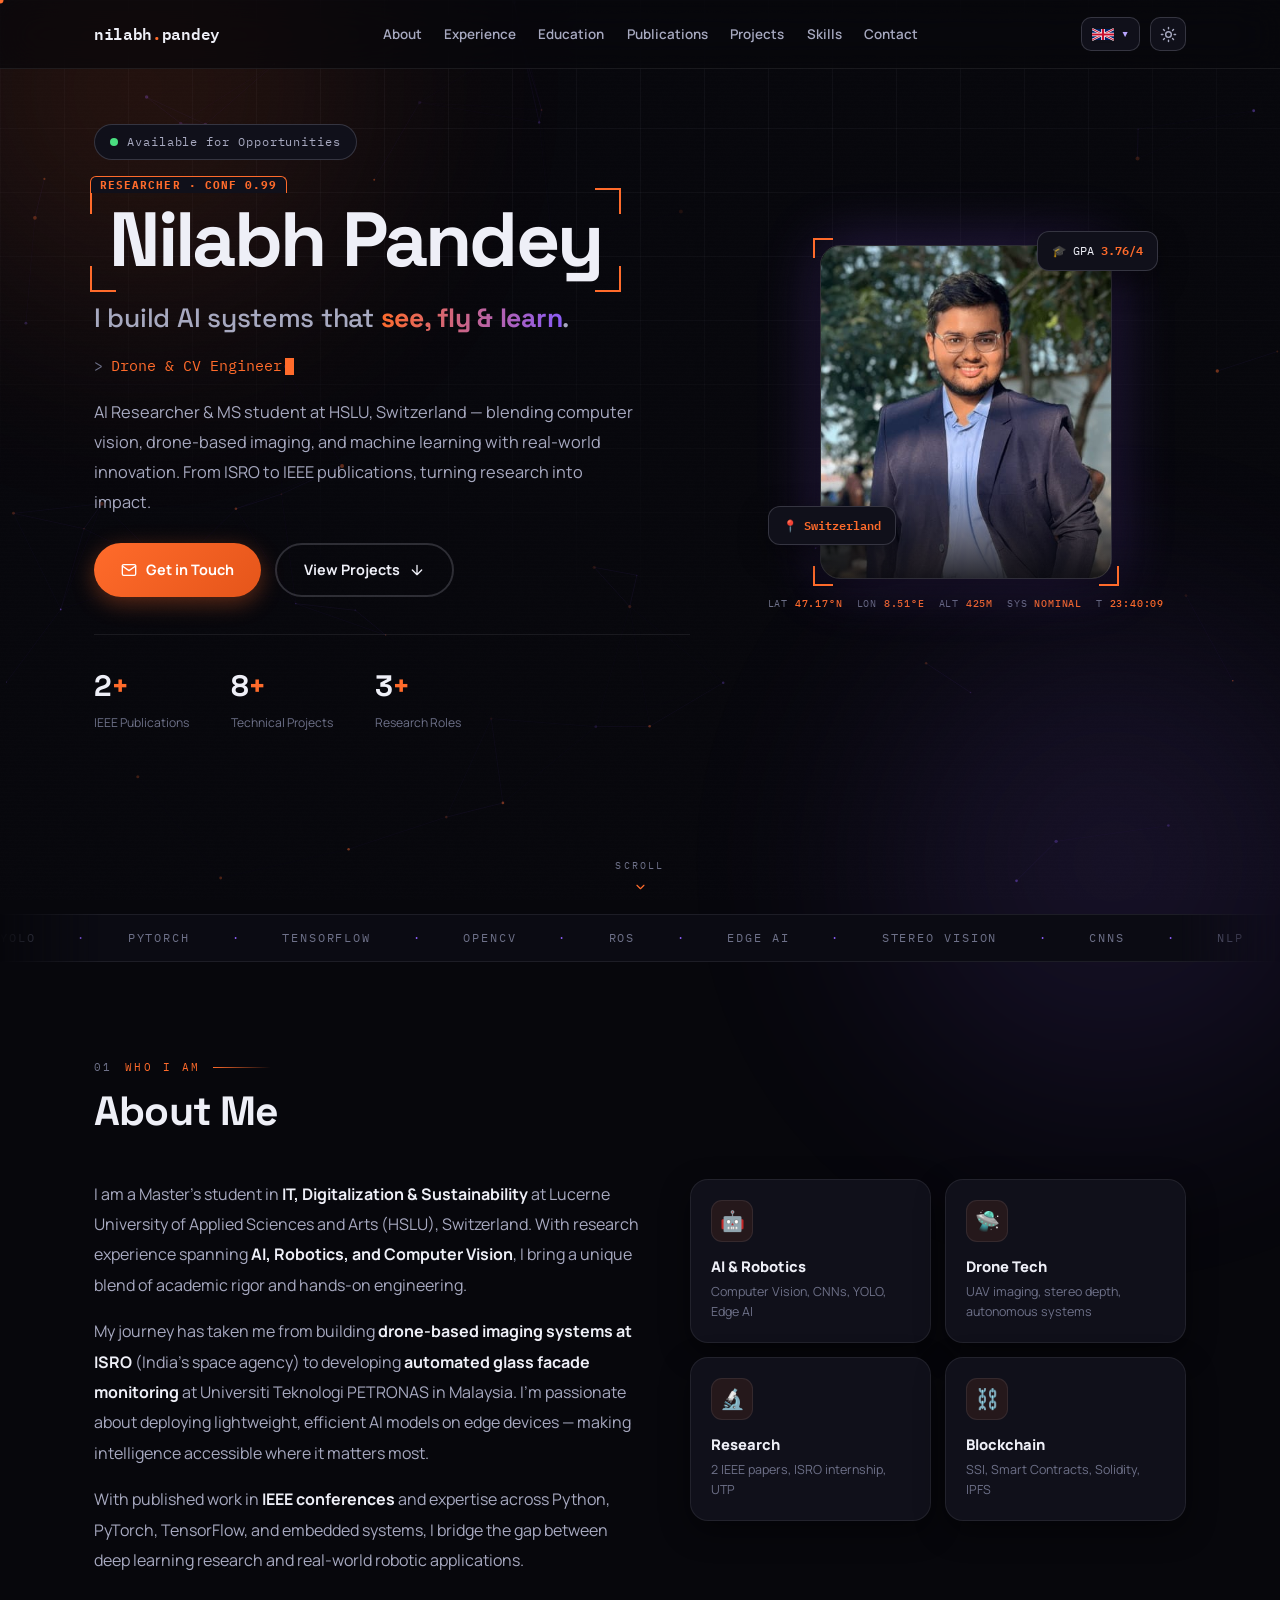
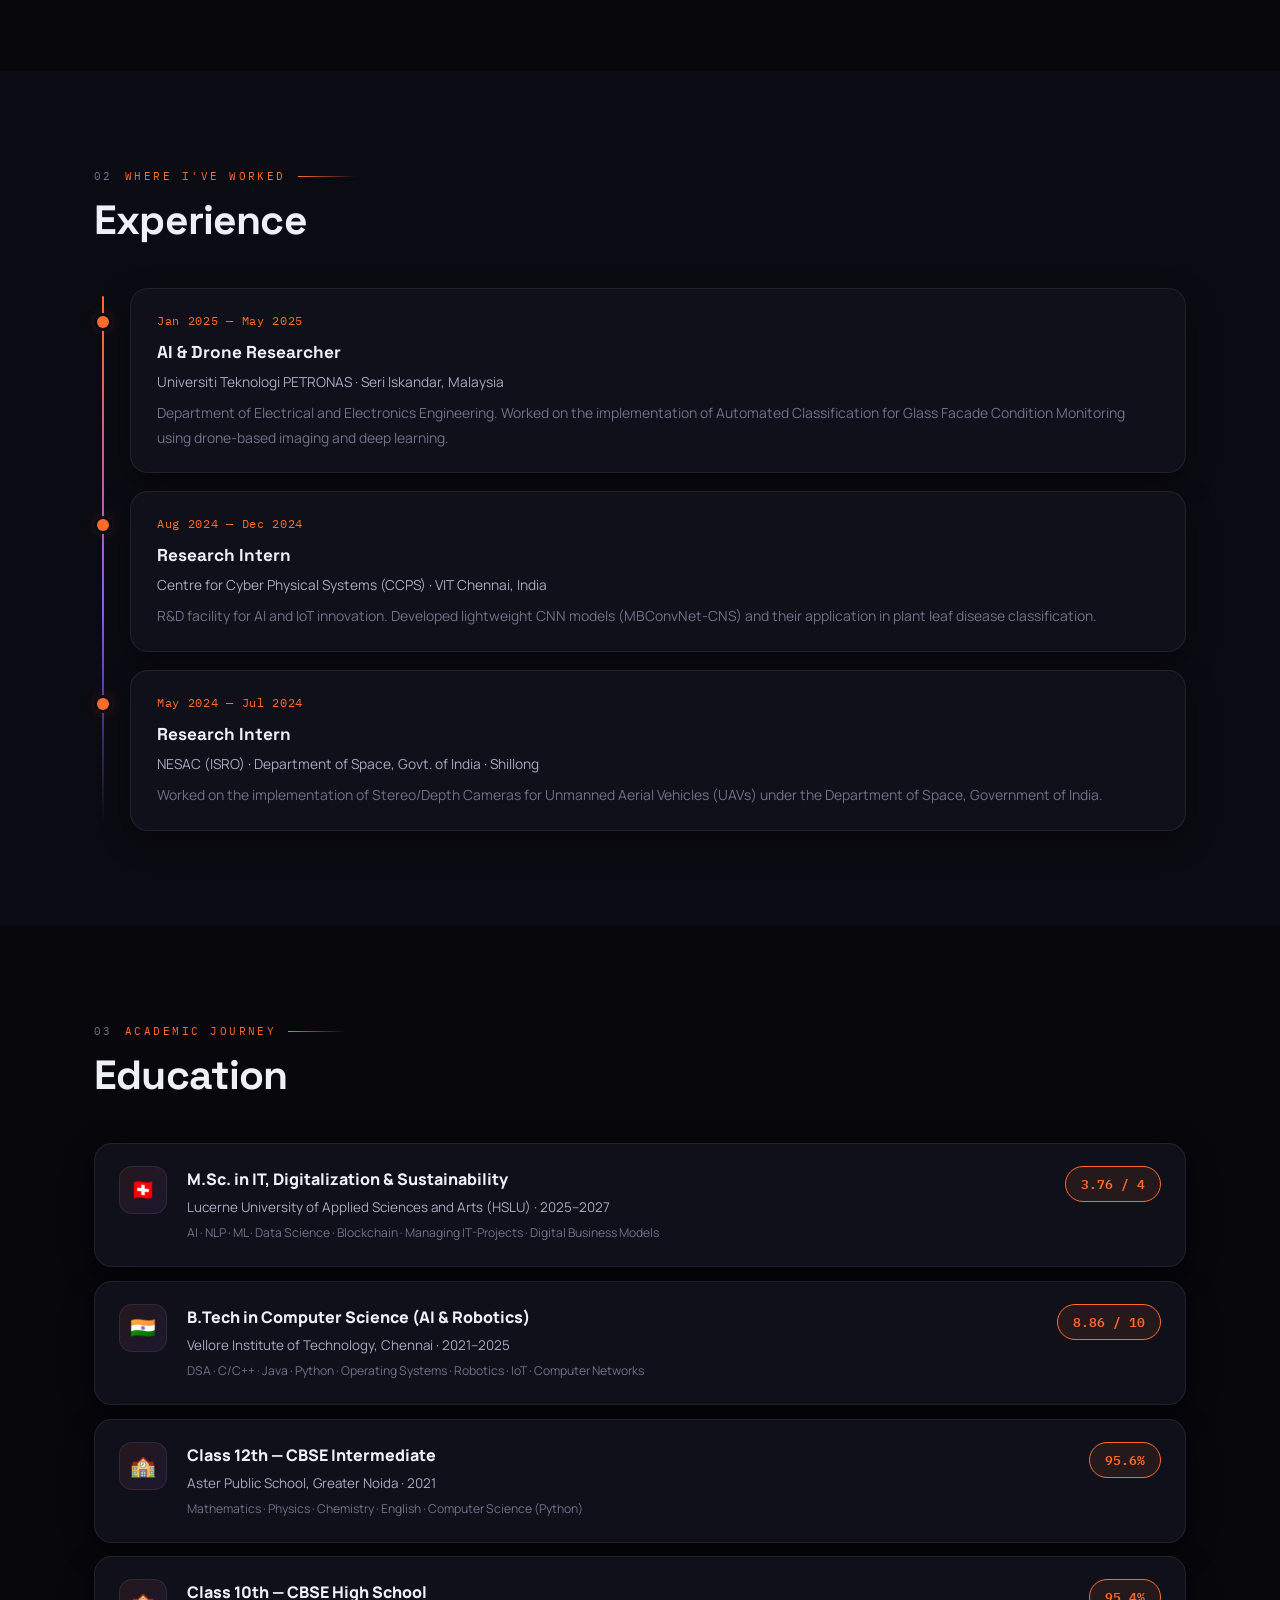
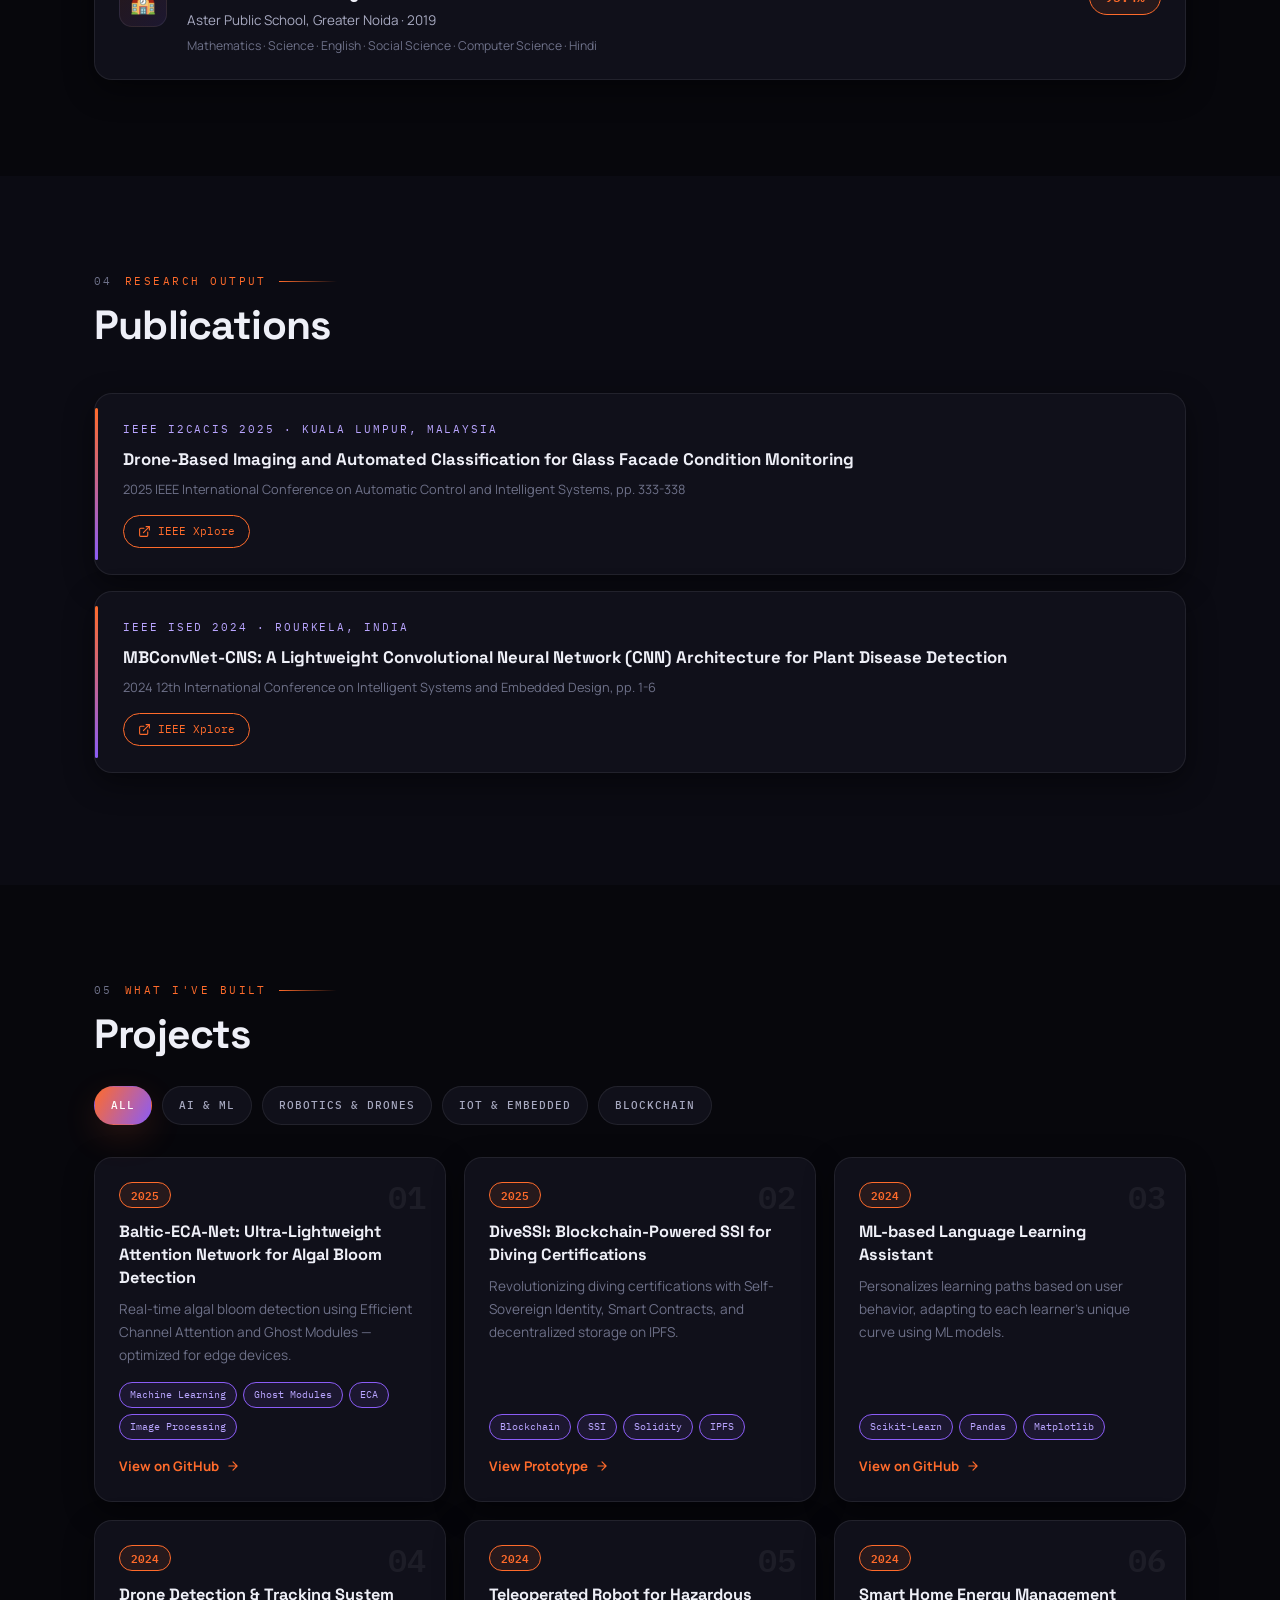
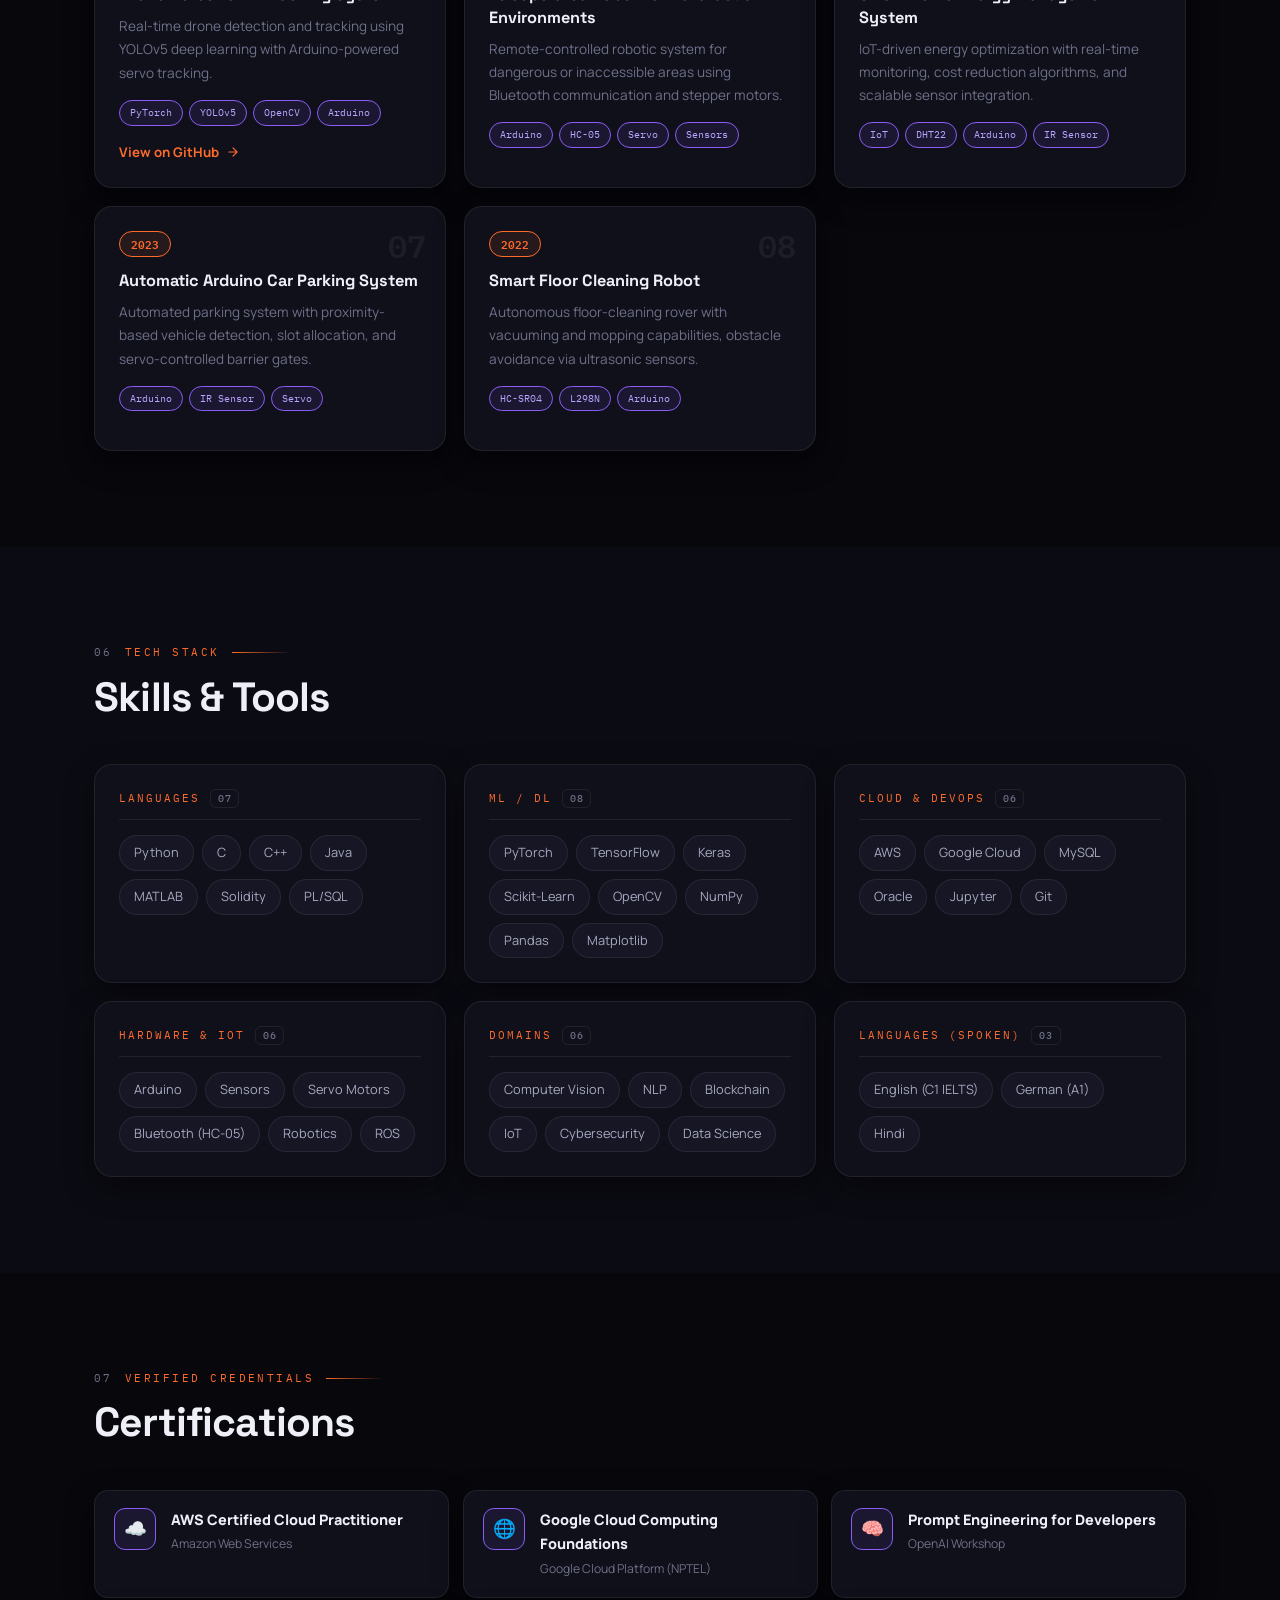
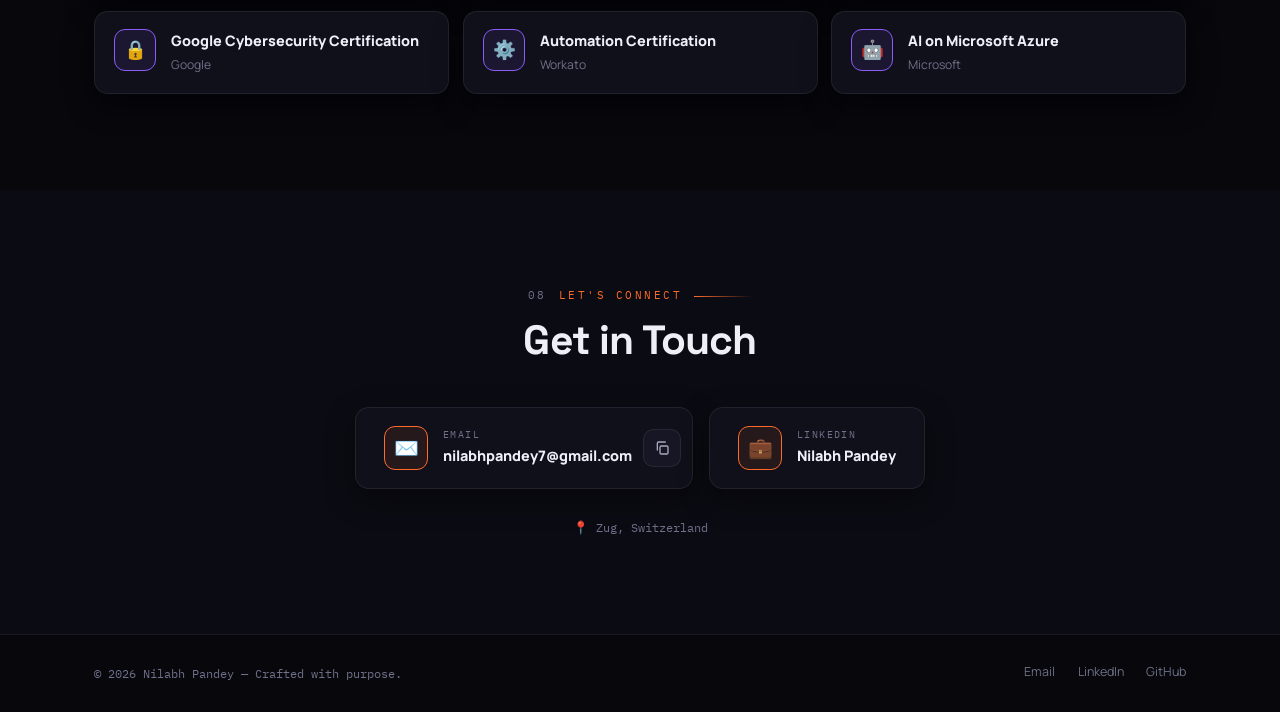
==== index.html @ fce2677f "Update index.html" ====
<!DOCTYPE html>
<html lang="en" data-theme="dark" data-lang="en">
<head>
    <meta charset="UTF-8">
    <meta name="viewport" content="width=device-width, initial-scale=1.0">
    <title>Nilabh Pandey — AI &amp; Robotics Engineer</title>
    <meta name="description" id="metaDesc" content="Portfolio of Nilabh Pandey — AI & robotics researcher at HSLU, Switzerland. Computer vision, drone-based imaging, edge AI, IEEE publications, and hands-on engineering projects.">
    <meta name="theme-color" id="metaTheme" content="#07070C">
    <link rel="canonical" href="https://nilabhpandy.com/">
    <meta property="og:type" content="website">
    <meta property="og:url" content="https://nilabhpandy.com/">
    <meta property="og:title" content="Nilabh Pandey — AI & Robotics Engineer">
    <meta property="og:description" content="AI & robotics researcher at HSLU, Switzerland. Computer vision, drones, edge AI, IEEE publications.">
    <meta property="og:image" content="https://nilabhpandy.com/Nilabh_Pandey_Image.jpg">
    <meta name="twitter:card" content="summary_large_image">
    <link rel="icon" type="image/svg+xml" href="data:image/svg+xml,%3Csvg xmlns='http://www.w3.org/2000/svg' viewBox='0 0 64 64'%3E%3Crect width='64' height='64' rx='14' fill='%230A0A12'/%3E%3Cpath d='M12 20v-8h8M52 44v8h-8' stroke='%23FF6B2B' stroke-width='4' fill='none' stroke-linecap='round'/%3E%3Ctext x='32' y='43' text-anchor='middle' font-family='Arial,sans-serif' font-weight='800' font-size='32' fill='%23F0F0F5'%3EN%3C/text%3E%3C/svg%3E">
    <link rel="preconnect" href="https://fonts.googleapis.com">
    <link rel="preconnect" href="https://fonts.gstatic.com" crossorigin>
    <link href="https://fonts.googleapis.com/css2?family=IBM+Plex+Mono:wght@400;500;600&family=Manrope:wght@400;500;600;700;800&family=Space+Grotesk:wght@400;500;700&display=swap" rel="stylesheet">
    <script type="application/ld+json">
    {"@context":"https://schema.org","@type":"Person","name":"Nilabh Pandey","url":"https://nilabhpandy.com/","jobTitle":"AI & Robotics Researcher","sameAs":["https://linkedin.com/in/nilabh-pandey","https://github.com/pronilabh"]}
    </script>
    <style>
        /* ═══════════ TOKENS ═══════════ */
        :root {
            --accent:#FF6B2B; --accent-2:#FFA36B;
            --accent-soft:rgba(255,107,43,.09); --accent-glow:rgba(255,107,43,.35);
            --live:#4ADE80;
            --font-d:'Space Grotesk',ui-sans-serif,sans-serif;
            --font-b:'Manrope',ui-sans-serif,sans-serif;
            --font-m:'IBM Plex Mono',ui-monospace,monospace;
            --ease:cubic-bezier(.22,.61,.36,1);
            --radius:18px; --radius-s:12px;
        }
        [data-theme="dark"] {
            --bg:#07070C; --bg-2:#0B0B13; --card:#10101A; --card-2:#161624;
            --text:#EEEFF7; --text-2:#A7A9C0; --muted:#6E7189;
            --line:rgba(235,236,255,.08); --line-2:rgba(235,236,255,.17);
            --violet:#8B5CF6; --violet-2:#B9A5FF;
            --violet-soft:rgba(139,92,246,.10); --violet-glow:rgba(139,92,246,.30);
            --nav:rgba(7,7,12,.72);
            --shadow:0 10px 30px rgba(0,0,0,.45);
            --shadow-a:0 12px 34px rgba(255,107,43,.14);
            --shadow-v:0 12px 34px rgba(139,92,246,.14);
        }
        [data-theme="light"] {
            --bg:#F7F7FB; --bg-2:#EFEFF6; --card:#FFFFFF; --card-2:#FAFAFE;
            --text:#15151E; --text-2:#4C4E63; --muted:#878AA3;
            --line:rgba(21,21,40,.10); --line-2:rgba(21,21,40,.22);
            --violet:#7C4DFF; --violet-2:#6236E8;
            --violet-soft:rgba(124,77,255,.09); --violet-glow:rgba(124,77,255,.25);
            --nav:rgba(247,247,251,.78);
            --shadow:0 10px 30px rgba(25,25,60,.08);
            --shadow-a:0 12px 34px rgba(255,107,43,.16);
            --shadow-v:0 12px 34px rgba(124,77,255,.14);
        }

        /* ═══════════ BASE ═══════════ */
        *,*::before,*::after { margin:0; padding:0; box-sizing:border-box; }
        html { scroll-behavior:smooth; scroll-padding-top:88px; }
        body {
            font-family:var(--font-b); background:var(--bg); color:var(--text);
            line-height:1.7; overflow-x:hidden; -webkit-font-smoothing:antialiased;
            transition:background .4s var(--ease),color .4s var(--ease);
        }
        ::selection { background:var(--accent); color:#fff; }
        img { max-width:100%; display:block; }
        a { color:inherit; text-decoration:none; }
        button { font:inherit; background:none; border:none; color:inherit; }
        :focus-visible { outline:2px solid var(--accent); outline-offset:3px; border-radius:6px; }
        .skip { position:fixed; top:-64px; left:16px; z-index:3000; background:var(--accent); color:#fff; padding:10px 18px; border-radius:10px; font-weight:700; transition:top .3s; }
        .skip:focus { top:12px; }

        /* Custom cursor only on precise pointers */
        @media (hover:hover) and (pointer:fine) {
            html, body, a, button { cursor:none; }
        }
        .cursor-dot,.cursor-ring { display:none; position:fixed; top:0; left:0; pointer-events:none; transform:translate(-50%,-50%); border-radius:50%; }
        @media (hover:hover) and (pointer:fine) {
            .cursor-dot,.cursor-ring { display:block; }
        }
        .cursor-dot { width:7px; height:7px; background:var(--accent); z-index:99999; transition:width .2s,height .2s,background .3s; }
        .cursor-ring { width:38px; height:38px; border:1.5px solid var(--accent); z-index:99998; box-shadow:0 0 18px var(--accent-glow); transition:width .3s,height .3s,border-color .3s,background .3s,opacity .3s; }
        .cursor-ring.hov { width:58px; height:58px; background:var(--accent-soft); border-color:var(--violet); box-shadow:0 0 22px var(--violet-glow); }
        .cursor-dot.hov { width:4px; height:4px; background:var(--violet); }

        /* ═══════════ BACKGROUND LAYERS ═══════════ */
        #stars { position:fixed; inset:0; z-index:0; pointer-events:none; }
        .aurora { position:fixed; width:62vmax; height:62vmax; border-radius:50%; filter:blur(95px); opacity:.16; z-index:0; pointer-events:none; animation:drift 24s ease-in-out infinite alternate; }
        .aurora.a { background:radial-gradient(circle,var(--accent) 0%,transparent 62%); top:-24vmax; left:-20vmax; }
        .aurora.b { background:radial-gradient(circle,var(--violet) 0%,transparent 62%); bottom:-28vmax; right:-18vmax; animation-delay:-12s; }
        [data-theme="light"] .aurora { opacity:.11; }
        @keyframes drift { to { transform:translate(6vmax,4vmax) scale(1.08); } }
        .grid-layer { position:fixed; inset:0; z-index:0; pointer-events:none; opacity:.5;
            background-image:linear-gradient(var(--line) 1px,transparent 1px),linear-gradient(90deg,var(--line) 1px,transparent 1px);
            background-size:64px 64px;
            -webkit-mask-image:radial-gradient(ellipse 95% 75% at 50% 0%,#000 25%,transparent 100%);
            mask-image:radial-gradient(ellipse 95% 75% at 50% 0%,#000 25%,transparent 100%);
        }
        .scanlines { position:fixed; inset:0; pointer-events:none; z-index:1; mix-blend-mode:overlay;
            background:repeating-linear-gradient(0deg,transparent 0 3px,rgba(255,255,255,.014) 3px 4px); }
        [data-theme="light"] .scanlines { display:none; }

        .progress { position:fixed; top:0; left:0; height:2px; width:0; z-index:1600;
            background:linear-gradient(90deg,var(--accent),var(--violet)); box-shadow:0 0 12px var(--accent-glow); }

        /* ═══════════ NAV ═══════════ */
        .nav { position:fixed; top:0; left:0; right:0; z-index:1500; background:var(--nav);
            backdrop-filter:blur(18px) saturate(1.4); -webkit-backdrop-filter:blur(18px) saturate(1.4);
            border-bottom:1px solid var(--line); transition:background .4s,border-color .4s; }
        .nav-inner { max-width:1140px; margin:0 auto; padding:0 24px; height:68px; display:flex; align-items:center; justify-content:space-between; gap:16px; }
        .logo { font-family:var(--font-m); font-weight:600; font-size:1rem; letter-spacing:-.02em; white-space:nowrap; }
        .logo em { font-style:normal; color:var(--accent); }
        .nav-links { display:flex; gap:1.4rem; align-items:center; }
        .nav-links a { font-size:.84rem; font-weight:600; color:var(--text-2); position:relative; transition:color .3s; padding:4px 0; }
        .nav-links a::after { content:''; position:absolute; left:0; bottom:-2px; width:0; height:2px; border-radius:2px;
            background:linear-gradient(90deg,var(--accent),var(--violet)); transition:width .3s var(--ease); }
        .nav-links a:hover,.nav-links a.active { color:var(--text); }
        .nav-links a:hover::after,.nav-links a.active::after { width:100%; }
        .nav-actions { display:flex; align-items:center; gap:.6rem; }

        .lang-switcher { position:relative; }
        .lang-btn { display:flex; align-items:center; gap:7px; height:34px; padding:0 10px;
            background:var(--card); border:1.5px solid var(--line-2); border-radius:10px; transition:border-color .3s,box-shadow .3s,transform .3s; }
        .lang-btn:hover { border-color:var(--violet); box-shadow:0 0 14px var(--violet-glow); transform:translateY(-1px); }
        .flag-icon { width:22px; height:15px; border-radius:2.5px; overflow:hidden; display:block; box-shadow:0 0 0 1px rgba(0,0,0,.12); }
        .lang-btn .arrow { font-size:.55rem; color:var(--violet-2); transition:transform .3s; }
        .lang-btn.open .arrow { transform:rotate(180deg); }
        .lang-dropdown { position:absolute; top:calc(100% + 10px); right:0; display:none; flex-direction:column; gap:3px; padding:6px;
            background:var(--card); border:1.5px solid var(--line-2); border-radius:12px; z-index:1700;
            box-shadow:var(--shadow),0 0 20px var(--violet-glow); animation:ddIn .22s var(--ease); }
        .lang-dropdown.open { display:flex; }
        @keyframes ddIn { from { opacity:0; transform:translateY(-8px); } to { opacity:1; transform:none; } }
        .lang-option { padding:7px; border-radius:8px; display:flex; align-items:center; justify-content:center; min-width:44px; transition:background .25s,transform .25s,box-shadow .25s; }
        .lang-option .flag-icon { width:28px; height:19px; border-radius:3px; }
        .lang-option:hover { background:var(--accent-soft); transform:scale(1.06); }
        .lang-option.active { background:var(--violet-soft); box-shadow:inset 0 0 0 1.5px var(--violet); }

        .theme-btn { width:36px; height:34px; border:1.5px solid var(--line-2); border-radius:10px; background:var(--card);
            display:flex; align-items:center; justify-content:center; transition:border-color .3s,box-shadow .3s,transform .3s; }
        .theme-btn:hover { border-color:var(--accent); box-shadow:0 0 14px var(--accent-glow); transform:translateY(-1px); }
        .theme-btn svg { width:17px; height:17px; stroke:var(--text-2); fill:none; stroke-width:2; stroke-linecap:round; stroke-linejoin:round; display:none; }
        [data-theme="dark"] .theme-btn .ico-sun { display:block; }
        [data-theme="light"] .theme-btn .ico-moon { display:block; }

        .burger { display:none; width:36px; height:34px; border:1.5px solid var(--line-2); border-radius:10px; background:var(--card); flex-direction:column; align-items:center; justify-content:center; gap:4px; }
        .burger span { width:16px; height:2px; background:var(--text); border-radius:2px; transition:transform .3s,opacity .3s; }
        .burger.open span:nth-child(1) { transform:translateY(6px) rotate(45deg); }
        .burger.open span:nth-child(2) { opacity:0; }
        .burger.open span:nth-child(3) { transform:translateY(-6px) rotate(-45deg); }

        .mmenu { position:fixed; inset:0; z-index:1400; background:var(--bg); display:flex; flex-direction:column; align-items:center; justify-content:center; gap:1.4rem; opacity:0; pointer-events:none; transition:opacity .3s; }
        .mmenu.open { opacity:1; pointer-events:auto; }
        .mmenu a { font-family:var(--font-d); font-size:1.45rem; font-weight:700; color:var(--text); opacity:0; transform:translateY(14px); transition:opacity .4s var(--ease),transform .4s var(--ease),color .3s; }
        .mmenu a:hover { color:var(--accent); }
        .mmenu.open a { opacity:1; transform:none; }
        .mmenu.open a:nth-child(2){transition-delay:.05s}.mmenu.open a:nth-child(3){transition-delay:.1s}.mmenu.open a:nth-child(4){transition-delay:.15s}.mmenu.open a:nth-child(5){transition-delay:.2s}.mmenu.open a:nth-child(6){transition-delay:.25s}.mmenu.open a:nth-child(7){transition-delay:.3s}.mmenu.open a:nth-child(8){transition-delay:.35s}
        .mclose { position:absolute; top:1.1rem; right:1.4rem; font-size:1.9rem; color:var(--text); line-height:1; }

        /* ═══════════ HERO ═══════════ */
        .hero { min-height:100svh; display:flex; align-items:center; position:relative; z-index:1; padding-top:68px; }
        .hero-inner { max-width:1140px; margin:0 auto; padding:56px 24px 84px; width:100%;
            display:grid; grid-template-columns:1.15fr .85fr; gap:56px; align-items:center; }
        .chip-live { display:inline-flex; align-items:center; gap:9px; padding:7px 15px;
            background:var(--card); border:1px solid var(--line-2); border-radius:999px;
            font-family:var(--font-m); font-size:.72rem; letter-spacing:.08em; color:var(--text-2);
            animation:riseIn .7s var(--ease) both; }
        .chip-live .dot { width:8px; height:8px; border-radius:50%; background:var(--live); animation:pulse 2s infinite; }
        @keyframes pulse { 0%,100% { opacity:1; transform:scale(1); } 50% { opacity:.45; transform:scale(1.45); } }
        @keyframes riseIn { from { opacity:0; transform:translateY(24px); } to { opacity:1; transform:none; } }

        .hero-name { font-family:var(--font-d); font-weight:700; font-size:clamp(2.5rem,7vw,4.8rem);
            line-height:1.03; letter-spacing:-.035em; margin:30px 0 10px; position:relative; display:inline-block;
            padding:.14em .2em; animation:riseIn .7s var(--ease) .08s both; }
        .hero-name .corner { position:absolute; width:.34em; height:.34em; border:2.5px solid var(--accent); opacity:0; animation:cornerIn .45s var(--ease) .9s forwards; }
        .hero-name .corner:nth-child(1) { top:-2px; left:-4px; border-right:0; border-bottom:0; }
        .hero-name .corner:nth-child(2) { top:-2px; right:-4px; border-left:0; border-bottom:0; animation-delay:1s; }
        .hero-name .corner:nth-child(3) { bottom:-2px; left:-4px; border-right:0; border-top:0; animation-delay:1.1s; }
        .hero-name .corner:nth-child(4) { bottom:-2px; right:-4px; border-left:0; border-top:0; animation-delay:1.2s; }
        @keyframes cornerIn { from { opacity:0; transform:scale(.4); } to { opacity:1; transform:none; } }
        .det-tag { position:absolute; top:auto; bottom:calc(100% - 3px); left:-4px; font-family:var(--font-m); font-size:clamp(.55rem,1.1vw,.66rem);
            letter-spacing:.1em; text-transform:uppercase; color:var(--accent); background:var(--card);
            border:1px solid var(--accent); border-bottom:0; border-radius:6px 6px 0 0; padding:3px 9px 2px;
            opacity:0; animation:tagIn .4s var(--ease) 1.35s forwards; }
        @keyframes tagIn { from { opacity:0; transform:translateY(6px); } to { opacity:1; transform:none; } }

        .hero-tagline { font-family:var(--font-d); font-weight:500; font-size:clamp(1.22rem,2.6vw,1.66rem);
            letter-spacing:-.01em; color:var(--text-2); line-height:1.4; animation:riseIn .7s var(--ease) .16s both; }
        .grad { background:linear-gradient(92deg,var(--accent),var(--violet),var(--accent)); background-size:200% auto;
            -webkit-background-clip:text; background-clip:text; color:transparent; font-weight:700; animation:gradShift 7s linear infinite; }
        @keyframes gradShift { to { background-position:200% center; } }
        .role-line { font-family:var(--font-m); font-size:.93rem; margin:16px 0 18px; min-height:1.6em; color:var(--accent); animation:riseIn .7s var(--ease) .24s both; }
        .role-line .pr { color:var(--muted); margin-right:8px; }
        .caret { display:inline-block; width:9px; height:1.15em; margin-left:3px; vertical-align:text-bottom; background:var(--accent); animation:blink 1s steps(1) infinite; }
        @keyframes blink { 50% { opacity:0; } }
        .hero-desc { font-size:1.02rem; color:var(--text-2); max-width:540px; line-height:1.85; margin-bottom:26px; animation:riseIn .7s var(--ease) .32s both; }
        .hero-cta { display:flex; gap:14px; flex-wrap:wrap; animation:riseIn .7s var(--ease) .4s both; }
        .btn { display:inline-flex; align-items:center; gap:9px; padding:13px 27px; border-radius:999px;
            font-weight:700; font-size:.9rem; transition:transform .3s var(--ease),box-shadow .3s,border-color .3s,color .3s; will-change:transform; }
        .btn svg { width:16px; height:16px; stroke:currentColor; fill:none; stroke-width:2; stroke-linecap:round; stroke-linejoin:round; }
        .btn-primary { background:linear-gradient(135deg,var(--accent),#E5551A); color:#fff; box-shadow:0 6px 22px var(--accent-glow); }
        .btn-primary:hover { transform:translateY(-2px); box-shadow:0 10px 30px var(--accent-glow); }
        .btn-outline { border:2px solid var(--line-2); color:var(--text); }
        .btn-outline:hover { border-color:var(--violet); color:var(--violet); transform:translateY(-2px); box-shadow:0 6px 22px var(--violet-glow); }

        .stats { display:flex; gap:42px; margin-top:36px; padding-top:26px; border-top:1px solid var(--line); animation:riseIn .7s var(--ease) .48s both; }
        .stat-n { font-family:var(--font-d); font-size:1.85rem; font-weight:700; letter-spacing:-.02em; }
        .stat-n em { font-style:normal; color:var(--accent); }
        .stat-l { font-size:.76rem; color:var(--muted); margin-top:2px; }

        .portrait { position:relative; justify-self:center; animation:riseIn .8s var(--ease) .3s both; }
        .pwrap { position:relative; width:fit-content; margin:0 auto; }
        .pframe { width:min(292px,72vw); aspect-ratio:7/8; border-radius:20px; overflow:hidden; position:relative;
            border:1px solid var(--line-2); box-shadow:var(--shadow),0 0 60px var(--violet-glow); }
        .pframe img { width:100%; height:100%; object-fit:cover; object-position:top; }
        .pframe::before { content:''; position:absolute; inset:0; z-index:1; pointer-events:none;
            background:linear-gradient(to top,var(--bg) 0%,transparent 34%); opacity:.85; }
        .pscan { position:absolute; left:0; right:0; height:30%; top:-32%; z-index:2; pointer-events:none;
            background:linear-gradient(180deg,transparent 0%,var(--accent-soft) 42%,rgba(255,107,43,.30) 50%,var(--accent-soft) 58%,transparent 100%);
            animation:scan 4.6s var(--ease) 1.6s infinite; }
        @keyframes scan { 0% { top:-32%; } 60%,100% { top:112%; } }
        .pcorner { position:absolute; width:20px; height:20px; border:2.5px solid var(--accent); z-index:3; opacity:0; animation:cornerIn .45s var(--ease) .8s forwards; }
        .pcorner.tl { top:-7px; left:-7px; border-right:0; border-bottom:0; }
        .pcorner.tr { top:-7px; right:-7px; border-left:0; border-bottom:0; animation-delay:.9s; }
        .pcorner.bl { bottom:-7px; left:-7px; border-right:0; border-top:0; animation-delay:1s; }
        .pcorner.br { bottom:-7px; right:-7px; border-left:0; border-top:0; animation-delay:1.1s; }
        .tele { margin-top:16px; display:flex; gap:14px; justify-content:center; flex-wrap:wrap;
            font-family:var(--font-m); font-size:.63rem; letter-spacing:.08em; text-transform:uppercase; color:var(--muted); }
        .tele b { color:var(--accent); font-weight:500; }
        .fchip { position:absolute; z-index:4; display:flex; align-items:center; gap:7px; padding:9px 14px;
            background:var(--card); border:1px solid var(--line-2); border-radius:12px;
            font-family:var(--font-m); font-size:.72rem; white-space:nowrap; box-shadow:var(--shadow);
            backdrop-filter:blur(8px); -webkit-backdrop-filter:blur(8px); }
        .fchip b { color:var(--accent); font-weight:600; }
        .fchip.gpa { top:-14px; right:-46px; animation:floaty 4.5s ease-in-out infinite; }
        .fchip.loc { bottom:34px; left:-52px; animation:floaty 4.5s ease-in-out 1.2s infinite; }
        @keyframes floaty { 0%,100% { transform:translateY(0); } 50% { transform:translateY(-9px); } }

        .scroll-hint { position:absolute; left:50%; bottom:20px; transform:translateX(-50%);
            display:flex; flex-direction:column; align-items:center; gap:5px;
            font-family:var(--font-m); font-size:.62rem; letter-spacing:.22em; text-transform:uppercase; color:var(--muted); }
        .scroll-hint svg { width:14px; height:14px; stroke:var(--accent); fill:none; stroke-width:2; stroke-linecap:round; stroke-linejoin:round; animation:bob 1.8s ease-in-out infinite; }
        @keyframes bob { 0%,100% { transform:translateY(0); opacity:1; } 50% { transform:translateY(6px); opacity:.4; } }

        /* ═══════════ MARQUEE ═══════════ */
        .marquee { position:relative; z-index:1; border-top:1px solid var(--line); border-bottom:1px solid var(--line);
            background:var(--bg-2); overflow:hidden; padding:13px 0;
            -webkit-mask-image:linear-gradient(90deg,transparent,#000 8%,#000 92%,transparent);
            mask-image:linear-gradient(90deg,transparent,#000 8%,#000 92%,transparent); }
        .mq-track { display:flex; width:max-content; animation:mq 30s linear infinite; }
        .marquee:hover .mq-track { animation-play-state:paused; }
        @keyframes mq { to { transform:translateX(-50%); } }
        .mq-set { display:flex; align-items:center; gap:2.6rem; padding-right:2.6rem;
            font-family:var(--font-m); font-size:.74rem; letter-spacing:.16em; text-transform:uppercase; color:var(--muted); white-space:nowrap; }
        .mq-set i { font-style:normal; color:var(--violet); }

        /* ═══════════ SECTION SHELL ═══════════ */
        main { display:block; }
        section { position:relative; z-index:1; padding:96px 0; }
        section.alt { background:var(--bg-2); }
        .container { max-width:1140px; margin:0 auto; padding:0 24px; }
        .head { margin-bottom:44px; }
        .eyebrow { display:flex; align-items:center; gap:12px; margin-bottom:12px;
            font-family:var(--font-m); font-size:.7rem; letter-spacing:.22em; text-transform:uppercase; color:var(--accent); }
        .eyebrow .idx { color:var(--muted); }
        .eyebrow::after { content:''; height:1px; width:58px; background:linear-gradient(90deg,var(--accent),transparent); }
        .title { font-family:var(--font-d); font-weight:700; font-size:clamp(1.9rem,3.6vw,2.55rem); letter-spacing:-.02em; line-height:1.12; }

        /* ═══════════ CARD BASE (spotlight + tilt) ═══════════ */
        .card { background:var(--card); border:1px solid var(--line); border-radius:var(--radius);
            box-shadow:var(--shadow); position:relative; will-change:transform;
            transition:transform .35s var(--ease),border-color .35s,box-shadow .35s,background .35s; }
        .card::before { content:''; position:absolute; inset:0; border-radius:inherit; pointer-events:none; opacity:0; transition:opacity .35s;
            background:radial-gradient(240px circle at var(--mx,50%) var(--my,50%),var(--accent-soft),transparent 65%); }
        .card:hover { border-color:var(--line-2); }
        .card:hover::before { opacity:1; }
        .card.v::before { background:radial-gradient(240px circle at var(--mx,50%) var(--my,50%),var(--violet-soft),transparent 65%); }
        .card.hov-a:hover { border-color:var(--accent); box-shadow:var(--shadow-a); }
        .card.hov-v:hover { border-color:var(--violet); box-shadow:var(--shadow-v); }

        /* ═══════════ ABOUT ═══════════ */
        .about-grid { display:grid; grid-template-columns:1.05fr .95fr; gap:48px; align-items:start; }
        .about-text { font-size:1rem; color:var(--text-2); line-height:1.9; }
        .about-text p + p { margin-top:1em; }
        .about-text strong { color:var(--text); font-weight:700; }
        .hl-grid { display:grid; grid-template-columns:1fr 1fr; gap:14px; }
        .hl-card { padding:20px; }
        .hl-icon { width:42px; height:42px; border-radius:11px; display:grid; place-items:center; font-size:1.25rem;
            background:var(--accent-soft); border:1px solid var(--line); margin-bottom:12px; }
        .hl-title { font-weight:800; font-size:.92rem; margin-bottom:3px; }
        .hl-desc { font-size:.78rem; color:var(--muted); line-height:1.6; }

        /* ═══════════ EXPERIENCE ═══════════ */
        .xlog { position:relative; padding-left:36px; display:grid; gap:18px; }
        .xlog::before { content:''; position:absolute; left:8px; top:8px; bottom:8px; width:2px; border-radius:2px;
            background:linear-gradient(to bottom,var(--accent),var(--violet) 60%,transparent); }
        .xitem { padding:22px 26px; }
        .xitem::after { content:''; position:absolute; left:-34px; top:27px; width:12px; height:12px; border-radius:50%;
            background:var(--accent); box-shadow:0 0 0 3px var(--bg-2),0 0 12px var(--accent-glow); }
        section:not(.alt) .xitem::after { box-shadow:0 0 0 3px var(--bg),0 0 12px var(--accent-glow); }
        .xdate { font-family:var(--font-m); font-size:.72rem; color:var(--accent); letter-spacing:.06em; margin-bottom:7px; }
        .xrole { font-family:var(--font-d); font-weight:700; font-size:1.08rem; margin-bottom:3px; }
        .xorg { font-size:.86rem; color:var(--text-2); margin-bottom:8px; }
        .xdesc { font-size:.87rem; color:var(--muted); line-height:1.75; }

        /* ═══════════ EDUCATION ═══════════ */
        .edu-grid { display:grid; gap:14px; }
        .edu-card { padding:22px 24px; display:grid; grid-template-columns:auto 1fr auto; gap:20px; align-items:start; }
        .edu-icon { width:48px; height:48px; border-radius:13px; display:grid; place-items:center; font-size:1.3rem;
            background:linear-gradient(135deg,var(--accent-soft),var(--violet-soft)); border:1px solid var(--line); }
        .edu-deg { font-weight:800; font-size:1rem; margin-bottom:3px; }
        .edu-school { font-size:.84rem; color:var(--text-2); margin-bottom:4px; }
        .edu-course { font-size:.76rem; color:var(--muted); line-height:1.7; }
        .edu-gpa { font-family:var(--font-m); font-size:.82rem; font-weight:600; color:var(--accent);
            background:var(--accent-soft); border:1.5px solid var(--accent); border-radius:999px; padding:6px 15px; white-space:nowrap; }

        /* ═══════════ PUBLICATIONS ═══════════ */
        .pub-card { padding:26px 28px; margin-bottom:16px; }
        .pub-card::after { content:''; position:absolute; top:14px; bottom:14px; left:0; width:3px; border-radius:3px;
            background:linear-gradient(to bottom,var(--accent),var(--violet)); }
        .pub-venue { font-family:var(--font-m); font-size:.67rem; color:var(--violet-2); text-transform:uppercase; letter-spacing:.18em; margin-bottom:9px; }
        .pub-title { font-family:var(--font-d); font-weight:700; font-size:1.05rem; line-height:1.5; margin-bottom:7px; }
        .pub-det { font-size:.8rem; color:var(--muted); }
        .pub-doi { display:inline-flex; align-items:center; gap:7px; margin-top:14px; padding:6px 14px;
            font-family:var(--font-m); font-size:.7rem; color:var(--accent); border:1.5px solid var(--accent); border-radius:999px;
            transition:background .3s,box-shadow .3s,transform .3s; }
        .pub-doi:hover { background:var(--accent-soft); box-shadow:0 0 14px var(--accent-glow); transform:translateY(-1px); }
        .pub-doi svg { width:13px; height:13px; stroke:currentColor; fill:none; stroke-width:2; stroke-linecap:round; stroke-linejoin:round; }

        /* ═══════════ PROJECTS ═══════════ */
        .proj-grid { display:grid; grid-template-columns:repeat(auto-fill,minmax(330px,1fr)); gap:18px; }
        .proj-card { padding:24px; display:flex; flex-direction:column; }
        .proj-top { display:flex; align-items:center; justify-content:space-between; margin-bottom:13px; }
        .proj-year { font-family:var(--font-m); font-size:.68rem; font-weight:600; color:var(--accent);
            background:var(--accent-soft); border:1px solid var(--accent); border-radius:999px; padding:3px 11px; }
        .proj-name { font-family:var(--font-d); font-weight:700; font-size:1.02rem; line-height:1.4; margin-bottom:8px; }
        .proj-desc { font-size:.85rem; color:var(--muted); line-height:1.7; margin-bottom:15px; flex:1; }
        .proj-tags { display:flex; flex-wrap:wrap; gap:6px; margin-bottom:15px; }
        .tag { font-family:var(--font-m); font-size:.65rem; color:var(--violet-2);
            background:var(--violet-soft); border:1px solid var(--violet); border-radius:999px; padding:3px 10px; }
        .proj-link { display:inline-flex; align-items:center; gap:7px; font-size:.83rem; font-weight:700; color:var(--accent); transition:gap .3s; width:fit-content; }
        .proj-link:hover { gap:11px; }
        .proj-link svg { width:14px; height:14px; stroke:currentColor; fill:none; stroke-width:2; stroke-linecap:round; stroke-linejoin:round; }

        /* ═══════════ SKILLS ═══════════ */
        .skills-grid { display:grid; grid-template-columns:repeat(auto-fill,minmax(300px,1fr)); gap:18px; }
        .skill-group { padding:24px; }
        .sg-title { font-family:var(--font-m); font-size:.7rem; color:var(--accent); text-transform:uppercase; letter-spacing:.18em;
            margin-bottom:15px; padding-bottom:11px; border-bottom:1px solid var(--line); }
        .pills { display:flex; flex-wrap:wrap; gap:8px; }
        .pill { font-size:.8rem; color:var(--text-2); background:var(--bg); border:1.5px solid var(--line); border-radius:999px; padding:6px 14px;
            transition:border-color .3s,color .3s,background .3s,box-shadow .3s,transform .3s; }
        section.alt .pill { background:var(--card-2); }
        .pill:hover { border-color:var(--accent); color:var(--accent); background:var(--accent-soft); box-shadow:0 0 12px var(--accent-glow); transform:translateY(-1px); }

        /* ═══════════ CERTIFICATIONS ═══════════ */
        .certs-grid { display:grid; grid-template-columns:repeat(auto-fill,minmax(320px,1fr)); gap:14px; }
        .cert-card { padding:17px 19px; display:flex; gap:15px; align-items:flex-start; border-radius:14px; }
        .cert-badge { width:42px; height:42px; border-radius:11px; display:grid; place-items:center; font-size:1.15rem; flex-shrink:0;
            background:var(--violet-soft); border:1px solid var(--violet); }
        .cert-name { font-weight:800; font-size:.9rem; margin-bottom:2px; }
        .cert-issuer { font-size:.76rem; color:var(--muted); }

        /* ═══════════ CONTACT ═══════════ */
        .contact { text-align:center; }
        .contact .head { display:flex; flex-direction:column; align-items:center; }
        .contact-cards { display:flex; justify-content:center; gap:16px; flex-wrap:wrap; margin-bottom:28px; }
        .contact-card { padding:18px 28px; display:flex; align-items:center; gap:15px; text-align:left; border-radius:14px; }
        .cc-icon { width:44px; height:44px; border-radius:11px; display:grid; place-items:center; font-size:1.25rem;
            background:var(--accent-soft); border:1px solid var(--accent); }
        .cc-label { font-family:var(--font-m); font-size:.62rem; color:var(--muted); text-transform:uppercase; letter-spacing:.14em; }
        .cc-value { font-weight:800; font-size:.9rem; }
        .loc-line { font-family:var(--font-m); font-size:.78rem; color:var(--muted); }

        /* ═══════════ FOOTER / BACK TO TOP ═══════════ */
        footer { position:relative; z-index:1; border-top:1px solid var(--line); padding:26px 0; }
        .footer-inner { max-width:1140px; margin:0 auto; padding:0 24px; display:flex; justify-content:space-between; align-items:center; gap:14px; flex-wrap:wrap; }
        .footer-copy { font-family:var(--font-m); font-size:.72rem; color:var(--muted); }
        .footer-links { display:flex; gap:1.4rem; }
        .footer-links a { font-size:.78rem; color:var(--muted); border-bottom:1px solid transparent; padding-bottom:2px; transition:color .3s,border-color .3s; }
        .footer-links a:hover { color:var(--accent); border-color:var(--accent); }
        .btt { position:fixed; right:22px; bottom:22px; z-index:1300; width:44px; height:44px; border-radius:12px;
            background:var(--card); border:1.5px solid var(--line-2); box-shadow:var(--shadow);
            display:grid; place-items:center; opacity:0; transform:translateY(12px); pointer-events:none;
            transition:opacity .35s,transform .35s var(--ease),border-color .3s,box-shadow .3s; }
        .btt.show { opacity:1; transform:none; pointer-events:auto; }
        .btt svg { width:17px; height:17px; stroke:var(--text-2); fill:none; stroke-width:2; stroke-linecap:round; stroke-linejoin:round; transition:stroke .3s; }
        .btt:hover { border-color:var(--accent); box-shadow:0 0 16px var(--accent-glow); }
        .btt:hover svg { stroke:var(--accent); }

        /* ═══════════ REVEAL ═══════════ */
        .reveal { opacity:0; transform:translateY(26px); filter:blur(6px);
            transition:opacity .7s var(--ease),transform .7s var(--ease),filter .7s var(--ease); }
        .reveal.in { opacity:1; transform:none; filter:none; }
        .card.reveal.in { transition:transform .35s var(--ease),border-color .35s,box-shadow .35s,background .35s; }

        /* ═══════════ RESPONSIVE ═══════════ */
        @media (max-width:980px) {
            .hero-inner { grid-template-columns:1fr; gap:44px; padding-top:44px; }
            .portrait { order:-1; }
            .fchip { display:none; }
            .about-grid { grid-template-columns:1fr; gap:36px; }
            .stats { gap:30px; flex-wrap:wrap; }
        }
        @media (max-width:768px) {
            .nav-links { display:none; }
            .burger { display:flex; }
            section { padding:68px 0; }
            .edu-card { grid-template-columns:1fr; gap:12px; }
            .edu-icon { display:none; }
            .edu-gpa { justify-self:start; }
            .scroll-hint { display:none; }
        }
        @media (max-width:480px) {
            .hl-grid { grid-template-columns:1fr; }
            .contact-cards { flex-direction:column; align-items:stretch; }
            .contact-card { width:100%; }
            .hero-cta .btn { flex:1; justify-content:center; }
            .footer-inner { flex-direction:column; }
        }

        /* ═══════════ REDUCED MOTION ═══════════ */

        /* ═══════════ POLISH: ANCHORS + SELECTION + GRAIN ═══════════ */
        section[id] { scroll-margin-top:88px; }
        ::selection { background:rgba(255,107,43,.35); color:var(--text); }
        .grain { position:fixed; inset:0; z-index:1; pointer-events:none; opacity:.03; mix-blend-mode:overlay;
            background-image:url("data:image/svg+xml,%3Csvg xmlns='http://www.w3.org/2000/svg' width='120' height='120'%3E%3Cfilter id='n'%3E%3CfeTurbulence type='fractalNoise' baseFrequency='0.9' numOctaves='2'/%3E%3C/filter%3E%3Crect width='120' height='120' filter='url(%23n)' opacity='0.55'/%3E%3C/svg%3E"); }
        [data-theme="light"] .grain { opacity:.045; mix-blend-mode:multiply; }

        /* ═══════════ BOOT SEQUENCE ═══════════ */
        #boot { position:fixed; inset:0; z-index:400; background:var(--bg); display:grid; place-items:center;
            transition:opacity .45s ease, visibility .45s; }
        #boot.done { opacity:0; visibility:hidden; }
        .boot-in { display:flex; flex-direction:column; align-items:center; gap:16px; font-family:var(--font-m); }
        .boot-brand { font-size:.95rem; letter-spacing:.3em; color:var(--text); }
        .boot-brand b { color:var(--accent); font-weight:600; }
        .boot-line { width:212px; height:2px; background:var(--line); border-radius:2px; overflow:hidden; }
        .boot-line i { display:block; height:100%; width:0; background:linear-gradient(90deg,var(--accent),var(--violet)); animation:bootFill 1.2s var(--ease) forwards; }
        @keyframes bootFill { to { width:100%; } }
        .boot-status { font-size:.66rem; letter-spacing:.24em; color:var(--muted); }

        /* ═══════════ PROJECT FILTER ═══════════ */
        .filterbar { display:flex; flex-wrap:wrap; gap:10px; margin:-16px 0 32px; position:relative; z-index:2; }
        .fbtn { font-family:var(--font-m); font-size:.7rem; font-weight:500; letter-spacing:.09em; text-transform:uppercase;
            color:var(--text-2); background:var(--card); border:1px solid var(--line); border-radius:999px; padding:9px 16px;
            cursor:pointer; transition:color .25s, border-color .25s, background .25s, transform .25s, box-shadow .25s; }
        .fbtn:hover { color:var(--text); border-color:var(--line-2); transform:translateY(-1px); }
        .fbtn.active { color:#fff; background:linear-gradient(120deg,var(--accent),var(--violet)); border-color:transparent; box-shadow:var(--shadow-a); }
        .proj-card.gone { display:none !important; }
        @keyframes popIn { from { opacity:0; transform:translateY(12px) scale(.97); } to { opacity:1; transform:none; } }
        .proj-card.pop { animation:popIn .4s var(--ease); }

        /* ═══════════ GHOST INDEX ON PROJECT CARDS ═══════════ */
        .proj-grid { counter-reset:proj; }
        .proj-card { counter-increment:proj; }
        .proj-card::after { content:counter(proj,decimal-leading-zero); position:absolute; top:12px; right:18px;
            font-family:var(--font-m); font-size:2rem; font-weight:600; letter-spacing:.02em;
            color:var(--text); opacity:.06; pointer-events:none; }
        [data-theme="light"] .proj-card::after { opacity:.08; }

        /* ═══════════ SKILL COUNT BADGE ═══════════ */
        .sk-count { font-family:var(--font-m); font-size:.62rem; font-weight:500; color:var(--muted);
            border:1px solid var(--line); border-radius:6px; padding:2px 7px; margin-left:10px; letter-spacing:.06em; }

        /* ═══════════ COPY EMAIL + TOAST ═══════════ */
        .ccwrap { position:relative; display:flex; }
        .ccwrap .contact-card { flex:1; padding-right:60px; }
        .copy-btn { position:absolute; top:50%; right:12px; transform:translateY(-50%); width:38px; height:38px;
            display:grid; place-items:center; border-radius:10px; border:1px solid var(--line); background:var(--card-2);
            color:var(--text-2); cursor:pointer; transition:color .25s, border-color .25s, transform .2s; z-index:2; }
        .copy-btn:hover { color:var(--accent); border-color:var(--line-2); }
        .copy-btn:active { transform:translateY(-50%) scale(.92); }
        .copy-btn svg { width:16px; height:16px; fill:none; stroke:currentColor; stroke-width:2; stroke-linecap:round; stroke-linejoin:round; }
        .toast { position:fixed; left:50%; bottom:30px; transform:translate(-50%,16px); background:var(--card);
            border:1px solid var(--line-2); color:var(--text); padding:11px 22px; border-radius:12px; font-size:.9rem;
            font-weight:600; box-shadow:var(--shadow); opacity:0; pointer-events:none; transition:opacity .3s, transform .3s; z-index:250; }
        .toast.show { opacity:1; transform:translate(-50%,0); }

        /* ═══════════ PRINT ═══════════ */
        @media print {
            html { --bg:#fff; --bg-2:#fff; --card:#fff; --card-2:#fff; --text:#111; --text-2:#333; --muted:#555;
                --line:#ddd; --line-2:#bbb; --shadow:none; --shadow-a:none; --shadow-v:none; }
            #stars,.aurora,.grid-layer,.scanlines,.grain,#progress,.cursor-dot,.cursor-ring,.nav,.mmenu,#btt,.marquee,
            .scroll-hint,.det-tag,.pscan,.tele,.fchip,.filterbar,.copy-btn,#boot,.toast,.hero-cta,.chip-live,.caret { display:none !important; }
            .grad { background:none; color:#111; -webkit-text-fill-color:#111; animation:none; }
            .reveal,.hero-inner { opacity:1 !important; transform:none !important; filter:none !important; }
            .card { break-inside:avoid; }
            section { padding:26px 0 !important; }
            .hero { min-height:auto; }
            a { color:#111; }
        }

        @media (prefers-reduced-motion:reduce) {
            *,*::before,*::after { animation-duration:.01ms !important; animation-iteration-count:1 !important; transition-duration:.01ms !important; }
            html { scroll-behavior:auto; }
            .pscan,.mq-track,.scroll-hint svg { animation:none !important; }
            .pscan { display:none; }
            .reveal { opacity:1; transform:none; filter:none; }
            .hero-name .corner,.pcorner,.det-tag { opacity:1; }
        }
    </style>
</head>
<body>
    <noscript><style>#boot{display:none!important}.reveal{opacity:1!important;transform:none!important;filter:none!important}</style></noscript>
    <a class="skip" href="#main">Skip to content</a>
    <div id="boot" aria-hidden="true"><div class="boot-in"><span class="boot-brand">NILABH<b>.</b>PANDEY</span><span class="boot-line"><i></i></span><span class="boot-status" id="bootStatus">INITIALIZING</span></div></div>
    <div class="cursor-dot" id="cursorDot" aria-hidden="true"></div>
    <div class="cursor-ring" id="cursorRing" aria-hidden="true"></div>

    <canvas id="stars" aria-hidden="true"></canvas>
    <div class="aurora a" aria-hidden="true"></div>
    <div class="aurora b" aria-hidden="true"></div>
    <div class="grid-layer" aria-hidden="true"></div>
    <div class="scanlines" aria-hidden="true"></div>
    <div class="grain" aria-hidden="true"></div>
    <div class="progress" id="progress" aria-hidden="true"></div>

    <!-- SVG flag symbols (crisp on every platform, no emoji dependency) -->
    <svg width="0" height="0" style="position:absolute" aria-hidden="true">
        <defs>
            <symbol id="flag-en" viewBox="0 0 60 30">
                <rect width="60" height="30" fill="#012169"/>
                <path d="M0,0 L60,30 M60,0 L0,30" stroke="#fff" stroke-width="6"/>
                <path d="M0,0 L60,30 M60,0 L0,30" stroke="#C8102E" stroke-width="3"/>
                <path d="M30,0 V30 M0,15 H60" stroke="#fff" stroke-width="10"/>
                <path d="M30,0 V30 M0,15 H60" stroke="#C8102E" stroke-width="6"/>
            </symbol>
            <symbol id="flag-de" viewBox="0 0 5 3">
                <rect width="5" height="1" fill="#000"/>
                <rect width="5" height="1" y="1" fill="#DD0000"/>
                <rect width="5" height="1" y="2" fill="#FFCE00"/>
            </symbol>
            <symbol id="flag-fr" viewBox="0 0 3 2">
                <rect width="1" height="2" fill="#0055A4"/>
                <rect width="1" height="2" x="1" fill="#fff"/>
                <rect width="1" height="2" x="2" fill="#EF4135"/>
            </symbol>
            <symbol id="flag-pt" viewBox="0 0 60 40">
                <rect width="24" height="40" fill="#006633"/>
                <rect width="36" height="40" x="24" fill="#FF0000"/>
                <circle cx="24" cy="20" r="7" fill="#FFCC00"/>
                <circle cx="24" cy="20" r="4" fill="#fff"/>
                <circle cx="24" cy="20" r="2.2" fill="#003399"/>
            </symbol>
            <symbol id="flag-es" viewBox="0 0 6 4">
                <rect width="6" height="1" fill="#AA151B"/>
                <rect width="6" height="2" y="1" fill="#F1BF00"/>
                <rect width="6" height="1" y="3" fill="#AA151B"/>
            </symbol>
            <symbol id="flag-in" viewBox="0 0 9 6">
                <rect width="9" height="2" fill="#FF9933"/>
                <rect width="9" height="2" y="2" fill="#fff"/>
                <rect width="9" height="2" y="4" fill="#138808"/>
                <circle cx="4.5" cy="3" r="0.7" fill="none" stroke="#000080" stroke-width="0.15"/>
            </symbol>
        </defs>
    </svg>

    <nav class="nav">
        <div class="nav-inner">
            <a href="#hero" class="logo">nilabh<em>.</em>pandey</a>
            <div class="nav-links">
                <a href="#about" data-i18n="nav_about">About</a>
                <a href="#experience" data-i18n="nav_exp">Experience</a>
                <a href="#education" data-i18n="nav_edu">Education</a>
                <a href="#publications" data-i18n="nav_pub">Publications</a>
                <a href="#projects" data-i18n="nav_proj">Projects</a>
                <a href="#skills" data-i18n="nav_skills">Skills</a>
                <a href="#contact" data-i18n="nav_contact">Contact</a>
            </div>
            <div class="nav-actions">
                <div class="lang-switcher">
                    <button class="lang-btn" id="langBtn" aria-label="Change language" aria-expanded="false" aria-haspopup="true">
                        <svg class="flag-icon" id="langBtnFlag"><use href="#flag-en"/></svg>
                        <span class="arrow" aria-hidden="true">&#9660;</span>
                    </button>
                    <div class="lang-dropdown" id="langDropdown">
                        <button class="lang-option active" data-lang="en" aria-label="English"><svg class="flag-icon"><use href="#flag-en"/></svg></button>
                        <button class="lang-option" data-lang="de" aria-label="Deutsch"><svg class="flag-icon"><use href="#flag-de"/></svg></button>
                        <button class="lang-option" data-lang="fr" aria-label="Fran&ccedil;ais"><svg class="flag-icon"><use href="#flag-fr"/></svg></button>
                        <button class="lang-option" data-lang="pt" aria-label="Portugu&ecirc;s"><svg class="flag-icon"><use href="#flag-pt"/></svg></button>
                        <button class="lang-option" data-lang="es" aria-label="Espa&ntilde;ol"><svg class="flag-icon"><use href="#flag-es"/></svg></button>
                        <button class="lang-option" data-lang="hi" aria-label="&#2361;&#2367;&#2344;&#2381;&#2342;&#2368;"><svg class="flag-icon"><use href="#flag-in"/></svg></button>
                    </div>
                </div>
                <button class="theme-btn" id="themeBtn" aria-label="Toggle dark / light theme">
                    <svg class="ico-sun" viewBox="0 0 24 24"><circle cx="12" cy="12" r="4"/><path d="M12 2v2M12 20v2M4.9 4.9l1.4 1.4M17.7 17.7l1.4 1.4M2 12h2M20 12h2M4.9 19.1l1.4-1.4M17.7 6.3l1.4-1.4"/></svg>
                    <svg class="ico-moon" viewBox="0 0 24 24"><path d="M21 12.8A9 9 0 1 1 11.2 3a7 7 0 0 0 9.8 9.8z"/></svg>
                </button>
                <button class="burger" id="burgerBtn" aria-label="Open menu" aria-expanded="false"><span></span><span></span><span></span></button>
            </div>
        </div>
    </nav>

    <div class="mmenu" id="mmenu">
        <button class="mclose" id="mclose" aria-label="Close menu">&times;</button>
        <a href="#about" data-i18n="nav_about">About</a>
        <a href="#experience" data-i18n="nav_exp">Experience</a>
        <a href="#education" data-i18n="nav_edu">Education</a>
        <a href="#publications" data-i18n="nav_pub">Publications</a>
        <a href="#projects" data-i18n="nav_proj">Projects</a>
        <a href="#skills" data-i18n="nav_skills">Skills</a>
        <a href="#contact" data-i18n="nav_contact">Contact</a>
    </div>

    <main id="main">
    <section class="hero" id="hero">
        <div class="hero-inner">
            <div class="hero-content">
                <div class="chip-live"><span class="dot" aria-hidden="true"></span><span data-i18n="hero_tag">Available for Opportunities</span></div>
                <h1 class="hero-name">
                    <span class="corner" aria-hidden="true"></span><span class="corner" aria-hidden="true"></span><span class="corner" aria-hidden="true"></span><span class="corner" aria-hidden="true"></span>
                    <span class="det-tag" aria-hidden="true">researcher &middot; conf 0.99</span>
                    <span id="heroName" data-scramble>Nilabh Pandey</span>
                </h1>
                <p class="hero-tagline" data-i18n-html="hero_tagline">I build AI systems that <span class='grad'>see, fly &amp; learn</span>.</p>
                <p class="role-line"><span class="pr" aria-hidden="true">&gt;</span><span id="roleText">AI Researcher</span><span class="caret" aria-hidden="true"></span></p>
                <p class="hero-desc" data-i18n="hero_desc">AI Researcher &amp; MS student at HSLU, Switzerland — blending computer vision, drone-based imaging, and machine learning with real-world innovation. From ISRO to IEEE publications, turning research into impact.</p>
                <div class="hero-cta">
                    <a href="#contact" class="btn btn-primary magnetic"><svg viewBox="0 0 24 24"><path d="M4 4h16c1.1 0 2 .9 2 2v12c0 1.1-.9 2-2 2H4c-1.1 0-2-.9-2-2V6c0-1.1.9-2 2-2z"/><path d="M22 6l-10 7L2 6"/></svg><span data-i18n="hero_cta">Get in Touch</span></a>
                    <a href="#projects" class="btn btn-outline magnetic"><span data-i18n="hero_cta2">View Projects</span><svg viewBox="0 0 24 24"><path d="M12 5v14M5 12l7 7 7-7"/></svg></a>
                </div>
                <div class="stats">
                    <div><div class="stat-n"><span class="count" data-count="2">0</span><em>+</em></div><div class="stat-l" data-i18n="stat_pub">IEEE Publications</div></div>
                    <div><div class="stat-n"><span class="count" data-count="8">0</span><em>+</em></div><div class="stat-l" data-i18n="stat_proj">Technical Projects</div></div>
                    <div><div class="stat-n"><span class="count" data-count="3">0</span><em>+</em></div><div class="stat-l" data-i18n="stat_roles">Research Roles</div></div>
                </div>
            </div>
            <div class="portrait">
                <div class="pwrap">
                <span class="pcorner tl" aria-hidden="true"></span><span class="pcorner tr" aria-hidden="true"></span><span class="pcorner bl" aria-hidden="true"></span><span class="pcorner br" aria-hidden="true"></span>
                <div class="pframe">
                    <img src="Nilabh_Pandey_Image.jpg" alt="Portrait of Nilabh Pandey" fetchpriority="high" decoding="async"
                         onerror="this.onerror=null;this.src='data:image/svg+xml,%3Csvg xmlns=%22http://www.w3.org/2000/svg%22 viewBox=%220 0 350 400%22%3E%3Crect width=%22350%22 height=%22400%22 fill=%22%230F0F1A%22/%3E%3Cpath d=%22M28 46V28h18M322 354v18h-18%22 stroke=%22%23FF6B2B%22 stroke-width=%225%22 fill=%22none%22/%3E%3Ctext x=%22175%22 y=%22218%22 text-anchor=%22middle%22 font-family=%22Arial%22 font-size=%2286%22 font-weight=%22700%22 fill=%22%233A3B55%22%3ENP%3C/text%3E%3C/svg%3E'">
                    <span class="pscan" aria-hidden="true"></span>
                </div>
                <div class="fchip gpa"><span aria-hidden="true">&#127891;</span><span>GPA</span><b>3.76/4</b></div>
                <div class="fchip loc"><span aria-hidden="true">&#128205;</span><b data-i18n="badge_loc">Switzerland</b></div>
                </div>
                <div class="tele" aria-hidden="true"><span>LAT <b>47.17&deg;N</b></span><span>LON <b>8.51&deg;E</b></span><span>ALT <b>425M</b></span><span>SYS <b>NOMINAL</b></span><span>T <b id="teleClock">--:--:--</b></span></div>
            </div>
        </div>
        <a class="scroll-hint" href="#about"><span data-i18n="hero_scroll">scroll</span><svg viewBox="0 0 24 24"><path d="M6 9l6 6 6-6"/></svg></a>
    </section>

    <div class="marquee" aria-hidden="true">
        <div class="mq-track">
            <div class="mq-set"><span>YOLO</span><i>&middot;</i><span>PyTorch</span><i>&middot;</i><span>TensorFlow</span><i>&middot;</i><span>OpenCV</span><i>&middot;</i><span>ROS</span><i>&middot;</i><span>Edge AI</span><i>&middot;</i><span>Stereo Vision</span><i>&middot;</i><span>CNNs</span><i>&middot;</i><span>NLP</span><i>&middot;</i><span>Solidity</span><i>&middot;</i><span>AWS</span><i>&middot;</i><span>Arduino</span><i>&middot;</i></div>
            <div class="mq-set"><span>YOLO</span><i>&middot;</i><span>PyTorch</span><i>&middot;</i><span>TensorFlow</span><i>&middot;</i><span>OpenCV</span><i>&middot;</i><span>ROS</span><i>&middot;</i><span>Edge AI</span><i>&middot;</i><span>Stereo Vision</span><i>&middot;</i><span>CNNs</span><i>&middot;</i><span>NLP</span><i>&middot;</i><span>Solidity</span><i>&middot;</i><span>AWS</span><i>&middot;</i><span>Arduino</span><i>&middot;</i></div>
        </div>
    </div>

    <section id="about">
        <div class="container">
            <div class="head reveal">
                <div class="eyebrow"><span class="idx">01</span><span data-i18n="label_about">Who I Am</span></div>
                <h2 class="title" data-i18n="title_about">About Me</h2>
            </div>
            <div class="about-grid">
                <div class="about-text reveal" data-i18n-html="about_text">
                    <p>I am a Master's student in <strong>IT, Digitalization &amp; Sustainability</strong> at Lucerne University of Applied Sciences and Arts (HSLU), Switzerland. With research experience spanning <strong>AI, Robotics, and Computer Vision</strong>, I bring a unique blend of academic rigor and hands-on engineering.</p>
                    <p>My journey has taken me from building <strong>drone-based imaging systems at ISRO</strong> (India's space agency) to developing <strong>automated glass facade monitoring</strong> at Universiti Teknologi PETRONAS in Malaysia. I'm passionate about deploying lightweight, efficient AI models on edge devices — making intelligence accessible where it matters most.</p>
                    <p>With published work in <strong>IEEE conferences</strong> and expertise across Python, PyTorch, TensorFlow, and embedded systems, I bridge the gap between deep learning research and real-world robotic applications.</p>
                </div>
                <div class="hl-grid reveal">
                    <div class="card hov-a hl-card"><div class="hl-icon" aria-hidden="true">&#129302;</div><div class="hl-title" data-i18n="hl_ai">AI &amp; Robotics</div><div class="hl-desc" data-i18n="hl_ai_d">Computer Vision, CNNs, YOLO, Edge AI</div></div>
                    <div class="card hov-a hl-card"><div class="hl-icon" aria-hidden="true">&#128760;</div><div class="hl-title" data-i18n="hl_drone">Drone Tech</div><div class="hl-desc" data-i18n="hl_drone_d">UAV imaging, stereo depth, autonomous systems</div></div>
                    <div class="card hov-a hl-card"><div class="hl-icon" aria-hidden="true">&#128300;</div><div class="hl-title" data-i18n="hl_research">Research</div><div class="hl-desc" data-i18n="hl_research_d">2 IEEE papers, ISRO internship, UTP</div></div>
                    <div class="card hov-a hl-card"><div class="hl-icon" aria-hidden="true">&#9939;&#65039;</div><div class="hl-title" data-i18n="hl_bc">Blockchain</div><div class="hl-desc" data-i18n="hl_bc_d">SSI, Smart Contracts, Solidity, IPFS</div></div>
                </div>
            </div>
        </div>
    </section>

    <section id="experience" class="alt">
        <div class="container">
            <div class="head reveal">
                <div class="eyebrow"><span class="idx">02</span><span data-i18n="label_exp">Where I've Worked</span></div>
                <h2 class="title" data-i18n="title_exp">Experience</h2>
            </div>
            <div class="xlog">
                <div class="card hov-a xitem reveal"><div class="xdate">Jan 2025 &mdash; May 2025</div><div class="xrole" data-i18n="exp1_role">AI &amp; Drone Researcher</div><div class="xorg">Universiti Teknologi PETRONAS &middot; Seri Iskandar, Malaysia</div><div class="xdesc" data-i18n="exp1_desc">Department of Electrical and Electronics Engineering. Worked on the implementation of Automated Classification for Glass Facade Condition Monitoring using drone-based imaging and deep learning.</div></div>
                <div class="card hov-a xitem reveal"><div class="xdate">Aug 2024 &mdash; Dec 2024</div><div class="xrole" data-i18n="exp2_role">Research Intern</div><div class="xorg">Centre for Cyber Physical Systems (CCPS) &middot; VIT Chennai, India</div><div class="xdesc" data-i18n="exp2_desc">R&amp;D facility for AI and IoT innovation. Developed lightweight CNN models (MBConvNet-CNS) and their application in plant leaf disease classification.</div></div>
                <div class="card hov-a xitem reveal"><div class="xdate">May 2024 &mdash; Jul 2024</div><div class="xrole" data-i18n="exp3_role">Research Intern</div><div class="xorg">NESAC (ISRO) &middot; Department of Space, Govt. of India &middot; Shillong</div><div class="xdesc" data-i18n="exp3_desc">Worked on the implementation of Stereo/Depth Cameras for Unmanned Aerial Vehicles (UAVs) under the Department of Space, Government of India.</div></div>
            </div>
        </div>
    </section>

    <section id="education">
        <div class="container">
            <div class="head reveal">
                <div class="eyebrow"><span class="idx">03</span><span data-i18n="label_edu">Academic Journey</span></div>
                <h2 class="title" data-i18n="title_edu">Education</h2>
            </div>
            <div class="edu-grid">
                <div class="card hov-v v edu-card reveal"><div class="edu-icon" aria-hidden="true">&#127464;&#127469;</div><div><div class="edu-deg" data-i18n="edu1_deg">M.Sc. in IT, Digitalization &amp; Sustainability</div><div class="edu-school">Lucerne University of Applied Sciences and Arts (HSLU) &middot; 2025&ndash;2027</div><div class="edu-course">AI &middot; NLP &middot; ML &middot; Data Science &middot; Blockchain &middot; Managing IT-Projects &middot; Digital Business Models</div></div><div class="edu-gpa">3.76 / 4</div></div>
                <div class="card hov-v v edu-card reveal"><div class="edu-icon" aria-hidden="true">&#127470;&#127475;</div><div><div class="edu-deg" data-i18n="edu2_deg">B.Tech in Computer Science (AI &amp; Robotics)</div><div class="edu-school">Vellore Institute of Technology, Chennai &middot; 2021&ndash;2025</div><div class="edu-course">DSA &middot; C/C++ &middot; Java &middot; Python &middot; Operating Systems &middot; Robotics &middot; IoT &middot; Computer Networks</div></div><div class="edu-gpa">8.86 / 10</div></div>
                <div class="card hov-v v edu-card reveal"><div class="edu-icon" aria-hidden="true">&#127979;</div><div><div class="edu-deg" data-i18n="edu3_deg">Class 12th &mdash; CBSE Intermediate</div><div class="edu-school">Aster Public School, Greater Noida &middot; 2021</div><div class="edu-course">Mathematics &middot; Physics &middot; Chemistry &middot; English &middot; Computer Science (Python)</div></div><div class="edu-gpa">95.6%</div></div>
                <div class="card hov-v v edu-card reveal"><div class="edu-icon" aria-hidden="true">&#127979;</div><div><div class="edu-deg" data-i18n="edu4_deg">Class 10th &mdash; CBSE High School</div><div class="edu-school">Aster Public School, Greater Noida &middot; 2019</div><div class="edu-course">Mathematics &middot; Science &middot; English &middot; Social Science &middot; Computer Science &middot; Hindi</div></div><div class="edu-gpa">95.4%</div></div>
            </div>
        </div>
    </section>

    <section id="publications" class="alt">
        <div class="container">
            <div class="head reveal">
                <div class="eyebrow"><span class="idx">04</span><span data-i18n="label_pub">Research Output</span></div>
                <h2 class="title" data-i18n="title_pub">Publications</h2>
            </div>
            <div class="card hov-v v pub-card reveal"><div class="pub-venue">IEEE I2CACIS 2025 &middot; Kuala Lumpur, Malaysia</div><div class="pub-title" data-i18n="pub1_title">Drone-Based Imaging and Automated Classification for Glass Facade Condition Monitoring</div><div class="pub-det" data-i18n="pub1_det">2025 IEEE International Conference on Automatic Control and Intelligent Systems, pp. 333-338</div><a href="https://doi.org/10.1109/I2CACIS65476.2025.11101021" target="_blank" rel="noopener" class="pub-doi"><svg viewBox="0 0 24 24"><path d="M18 13v6a2 2 0 01-2 2H5a2 2 0 01-2-2V8a2 2 0 012-2h6"/><path d="M15 3h6v6"/><path d="M10 14L21 3"/></svg>IEEE Xplore</a></div>
            <div class="card hov-v v pub-card reveal"><div class="pub-venue">IEEE ISED 2024 &middot; Rourkela, India</div><div class="pub-title" data-i18n="pub2_title">MBConvNet-CNS: A Lightweight Convolutional Neural Network (CNN) Architecture for Plant Disease Detection</div><div class="pub-det" data-i18n="pub2_det">2024 12th International Conference on Intelligent Systems and Embedded Design, pp. 1-6</div><a href="https://doi.org/10.1109/ISED63599.2024.10957590" target="_blank" rel="noopener" class="pub-doi"><svg viewBox="0 0 24 24"><path d="M18 13v6a2 2 0 01-2 2H5a2 2 0 01-2-2V8a2 2 0 012-2h6"/><path d="M15 3h6v6"/><path d="M10 14L21 3"/></svg>IEEE Xplore</a></div>
        </div>
    </section>

    <section id="projects">
        <div class="container">
            <div class="head reveal">
                <div class="eyebrow"><span class="idx">05</span><span data-i18n="label_proj">What I've Built</span></div>
                <h2 class="title" data-i18n="title_proj">Projects</h2>
            </div>
            <div class="filterbar reveal" role="group" aria-label="Project filter">
                <button class="fbtn active" data-f="all" aria-pressed="true" data-i18n="f_all">All</button>
                <button class="fbtn" data-f="ai" aria-pressed="false" data-i18n="f_ai">AI &amp; ML</button>
                <button class="fbtn" data-f="rob" aria-pressed="false" data-i18n="f_rob">Robotics &amp; Drones</button>
                <button class="fbtn" data-f="iot" aria-pressed="false" data-i18n="f_iot">IoT &amp; Embedded</button>
                <button class="fbtn" data-f="bc" aria-pressed="false" data-i18n="f_bc">Blockchain</button>
            </div>
            <div class="proj-grid">
                <div class="card hov-a proj-card reveal" data-cat="ai"><div class="proj-top"><span class="proj-year">2025</span></div><div class="proj-name" data-i18n="p1_name">Baltic-ECA-Net: Ultra-Lightweight Attention Network for Algal Bloom Detection</div><div class="proj-desc" data-i18n="p1_desc">Real-time algal bloom detection using Efficient Channel Attention and Ghost Modules &mdash; optimized for edge devices.</div><div class="proj-tags"><span class="tag">Machine Learning</span><span class="tag">Ghost Modules</span><span class="tag">ECA</span><span class="tag">Image Processing</span></div><a href="https://github.com/pronilabh" target="_blank" rel="noopener" class="proj-link"><span data-i18n="view_gh">View on GitHub</span><svg viewBox="0 0 24 24"><path d="M5 12h14M12 5l7 7-7 7"/></svg></a></div>
                <div class="card hov-a proj-card reveal" data-cat="bc"><div class="proj-top"><span class="proj-year">2025</span></div><div class="proj-name" data-i18n="p2_name">DiveSSI: Blockchain-Powered SSI for Diving Certifications</div><div class="proj-desc" data-i18n="p2_desc">Revolutionizing diving certifications with Self-Sovereign Identity, Smart Contracts, and decentralized storage on IPFS.</div><div class="proj-tags"><span class="tag">Blockchain</span><span class="tag">SSI</span><span class="tag">Solidity</span><span class="tag">IPFS</span></div><a href="https://github.com/pronilabh" target="_blank" rel="noopener" class="proj-link"><span data-i18n="view_proto">View Prototype</span><svg viewBox="0 0 24 24"><path d="M5 12h14M12 5l7 7-7 7"/></svg></a></div>
                <div class="card hov-a proj-card reveal" data-cat="ai"><div class="proj-top"><span class="proj-year">2024</span></div><div class="proj-name" data-i18n="p3_name">ML-based Language Learning Assistant</div><div class="proj-desc" data-i18n="p3_desc">Personalizes learning paths based on user behavior, adapting to each learner's unique curve using ML models.</div><div class="proj-tags"><span class="tag">Scikit-Learn</span><span class="tag">Pandas</span><span class="tag">Matplotlib</span></div><a href="https://github.com/pronilabh" target="_blank" rel="noopener" class="proj-link"><span data-i18n="view_gh">View on GitHub</span><svg viewBox="0 0 24 24"><path d="M5 12h14M12 5l7 7-7 7"/></svg></a></div>
                <div class="card hov-a proj-card reveal" data-cat="ai rob"><div class="proj-top"><span class="proj-year">2024</span></div><div class="proj-name" data-i18n="p4_name">Drone Detection &amp; Tracking System</div><div class="proj-desc" data-i18n="p4_desc">Real-time drone detection and tracking using YOLOv5 deep learning with Arduino-powered servo tracking.</div><div class="proj-tags"><span class="tag">PyTorch</span><span class="tag">YOLOv5</span><span class="tag">OpenCV</span><span class="tag">Arduino</span></div><a href="https://github.com/pronilabh" target="_blank" rel="noopener" class="proj-link"><span data-i18n="view_gh">View on GitHub</span><svg viewBox="0 0 24 24"><path d="M5 12h14M12 5l7 7-7 7"/></svg></a></div>
                <div class="card hov-a proj-card reveal" data-cat="rob"><div class="proj-top"><span class="proj-year">2024</span></div><div class="proj-name" data-i18n="p5_name">Teleoperated Robot for Hazardous Environments</div><div class="proj-desc" data-i18n="p5_desc">Remote-controlled robotic system for dangerous or inaccessible areas using Bluetooth communication and stepper motors.</div><div class="proj-tags"><span class="tag">Arduino</span><span class="tag">HC-05</span><span class="tag">Servo</span><span class="tag">Sensors</span></div></div>
                <div class="card hov-a proj-card reveal" data-cat="iot"><div class="proj-top"><span class="proj-year">2024</span></div><div class="proj-name" data-i18n="p6_name">Smart Home Energy Management System</div><div class="proj-desc" data-i18n="p6_desc">IoT-driven energy optimization with real-time monitoring, cost reduction algorithms, and scalable sensor integration.</div><div class="proj-tags"><span class="tag">IoT</span><span class="tag">DHT22</span><span class="tag">Arduino</span><span class="tag">IR Sensor</span></div></div>
                <div class="card hov-a proj-card reveal" data-cat="iot"><div class="proj-top"><span class="proj-year">2023</span></div><div class="proj-name" data-i18n="p7_name">Automatic Arduino Car Parking System</div><div class="proj-desc" data-i18n="p7_desc">Automated parking system with proximity-based vehicle detection, slot allocation, and servo-controlled barrier gates.</div><div class="proj-tags"><span class="tag">Arduino</span><span class="tag">IR Sensor</span><span class="tag">Servo</span></div></div>
                <div class="card hov-a proj-card reveal" data-cat="rob iot"><div class="proj-top"><span class="proj-year">2022</span></div><div class="proj-name" data-i18n="p8_name">Smart Floor Cleaning Robot</div><div class="proj-desc" data-i18n="p8_desc">Autonomous floor-cleaning rover with vacuuming and mopping capabilities, obstacle avoidance via ultrasonic sensors.</div><div class="proj-tags"><span class="tag">HC-SR04</span><span class="tag">L298N</span><span class="tag">Arduino</span></div></div>
            </div>
        </div>
    </section>

    <section id="skills" class="alt">
        <div class="container">
            <div class="head reveal">
                <div class="eyebrow"><span class="idx">06</span><span data-i18n="label_skills">Tech Stack</span></div>
                <h2 class="title" data-i18n="title_skills">Skills &amp; Tools</h2>
            </div>
            <div class="skills-grid">
                <div class="card hov-a skill-group reveal"><div class="sg-title" data-i18n="sk_lang">Languages</div><div class="pills"><span class="pill">Python</span><span class="pill">C</span><span class="pill">C++</span><span class="pill">Java</span><span class="pill">MATLAB</span><span class="pill">Solidity</span><span class="pill">PL/SQL</span></div></div>
                <div class="card hov-a skill-group reveal"><div class="sg-title" data-i18n="sk_ml">ML / DL</div><div class="pills"><span class="pill">PyTorch</span><span class="pill">TensorFlow</span><span class="pill">Keras</span><span class="pill">Scikit-Learn</span><span class="pill">OpenCV</span><span class="pill">NumPy</span><span class="pill">Pandas</span><span class="pill">Matplotlib</span></div></div>
                <div class="card hov-a skill-group reveal"><div class="sg-title" data-i18n="sk_cloud">Cloud &amp; DevOps</div><div class="pills"><span class="pill">AWS</span><span class="pill">Google Cloud</span><span class="pill">MySQL</span><span class="pill">Oracle</span><span class="pill">Jupyter</span><span class="pill">Git</span></div></div>
                <div class="card hov-a skill-group reveal"><div class="sg-title" data-i18n="sk_hw">Hardware &amp; IoT</div><div class="pills"><span class="pill">Arduino</span><span class="pill">Sensors</span><span class="pill">Servo Motors</span><span class="pill">Bluetooth (HC-05)</span><span class="pill">Robotics</span><span class="pill">ROS</span></div></div>
                <div class="card hov-a skill-group reveal"><div class="sg-title" data-i18n="sk_domains">Domains</div><div class="pills"><span class="pill">Computer Vision</span><span class="pill">NLP</span><span class="pill">Blockchain</span><span class="pill">IoT</span><span class="pill">Cybersecurity</span><span class="pill">Data Science</span></div></div>
                <div class="card hov-a skill-group reveal"><div class="sg-title" data-i18n="sk_spoken">Languages (Spoken)</div><div class="pills"><span class="pill">English (C1 IELTS)</span><span class="pill">German (A1)</span><span class="pill">Hindi</span></div></div>
            </div>
        </div>
    </section>

    <section id="certifications">
        <div class="container">
            <div class="head reveal">
                <div class="eyebrow"><span class="idx">07</span><span data-i18n="label_cert">Verified Credentials</span></div>
                <h2 class="title" data-i18n="title_cert">Certifications</h2>
            </div>
            <div class="certs-grid">
                <div class="card hov-v v cert-card reveal"><div class="cert-badge" aria-hidden="true">&#9729;&#65039;</div><div><div class="cert-name">AWS Certified Cloud Practitioner</div><div class="cert-issuer">Amazon Web Services</div></div></div>
                <div class="card hov-v v cert-card reveal"><div class="cert-badge" aria-hidden="true">&#127760;</div><div><div class="cert-name">Google Cloud Computing Foundations</div><div class="cert-issuer">Google Cloud Platform (NPTEL)</div></div></div>
                <div class="card hov-v v cert-card reveal"><div class="cert-badge" aria-hidden="true">&#129504;</div><div><div class="cert-name">Prompt Engineering for Developers</div><div class="cert-issuer">OpenAI Workshop</div></div></div>
                <div class="card hov-v v cert-card reveal"><div class="cert-badge" aria-hidden="true">&#128274;</div><div><div class="cert-name">Google Cybersecurity Certification</div><div class="cert-issuer">Google</div></div></div>
                <div class="card hov-v v cert-card reveal"><div class="cert-badge" aria-hidden="true">&#9881;&#65039;</div><div><div class="cert-name">Automation Certification</div><div class="cert-issuer">Workato</div></div></div>
                <div class="card hov-v v cert-card reveal"><div class="cert-badge" aria-hidden="true">&#129302;</div><div><div class="cert-name">AI on Microsoft Azure</div><div class="cert-issuer">Microsoft</div></div></div>
            </div>
        </div>
    </section>

    <section id="contact" class="alt contact">
        <div class="container">
            <div class="head reveal">
                <div class="eyebrow"><span class="idx">08</span><span data-i18n="label_contact">Let's Connect</span></div>
                <h2 class="title" data-i18n="title_contact">Get in Touch</h2>
            </div>
            <div class="contact-cards reveal">
                <div class="ccwrap"><a href="mailto:nilabhpandey7@gmail.com" class="card hov-a contact-card"><div class="cc-icon" aria-hidden="true">&#9993;&#65039;</div><div><div class="cc-label" data-i18n="c_email">Email</div><div class="cc-value">nilabhpandey7@gmail.com</div></div></a><button class="copy-btn" id="copyEmail" type="button" aria-label="Copy email" title="Copy email"><svg viewBox="0 0 24 24" aria-hidden="true"><rect x="9" y="9" width="12" height="12" rx="2"/><path d="M5 15V5a2 2 0 0 1 2-2h10"/></svg></button></div>
                <a href="https://linkedin.com/in/nilabh-pandey" target="_blank" rel="noopener" class="card hov-a contact-card"><div class="cc-icon" aria-hidden="true">&#128188;</div><div><div class="cc-label">LinkedIn</div><div class="cc-value">Nilabh Pandey</div></div></a>
            </div>
            <div class="loc-line reveal">&#128205; <span data-i18n="location">Zug, Switzerland</span></div>
        </div>
    </section>
    </main>

    <footer>
        <div class="footer-inner">
            <div class="footer-copy">&copy; <span id="year">2026</span> Nilabh Pandey &mdash; <span data-i18n="footer_note">Crafted with purpose.</span></div>
            <div class="footer-links">
                <a href="mailto:nilabhpandey7@gmail.com">Email</a>
                <a href="https://linkedin.com/in/nilabh-pandey" target="_blank" rel="noopener">LinkedIn</a>
                <a href="https://github.com/pronilabh" target="_blank" rel="noopener">GitHub</a>
            </div>
        </div>
    </footer>

    <button class="btt" id="btt" aria-label="Back to top"><svg viewBox="0 0 24 24"><path d="M12 19V5M5 12l7-7 7 7"/></svg></button>

    <div class="toast" id="toast" role="status" aria-live="polite"></div>

    <script>
    (function () {
    'use strict';

    /* ═══════════════════════════════════════════
       SAFE STORAGE (never crashes in private mode)
    ═══════════════════════════════════════════ */
    var store = {
        get: function (k) { try { return localStorage.getItem(k); } catch (e) { return null; } },
        set: function (k, v) { try { localStorage.setItem(k, v); } catch (e) {} }
    };
    var REDUCED = window.matchMedia('(prefers-reduced-motion: reduce)').matches;
    var FINE = window.matchMedia('(hover: hover) and (pointer: fine)').matches;

    /* ═══════════════════════════════════════════
       TRANSLATIONS
    ═══════════════════════════════════════════ */
    var T = {
    en: {
        meta_title: "Nilabh Pandey — AI & Robotics Engineer",
        nav_about: "About", nav_exp: "Experience", nav_edu: "Education", nav_pub: "Publications", nav_proj: "Projects", nav_skills: "Skills", nav_contact: "Contact",
        hero_tag: "Available for Opportunities",
        hero_tagline: "I build AI systems that <span class='grad'>see, fly &amp; learn</span>.",
        roles: ["AI Researcher", "Drone & CV Engineer", "MSc Student @ HSLU", "IEEE Author", "Robotics Builder"],
        hero_desc: "AI Researcher & MS student at HSLU, Switzerland — blending computer vision, drone-based imaging, and machine learning with real-world innovation. From ISRO to IEEE publications, turning research into impact.",
        hero_cta: "Get in Touch", hero_cta2: "View Projects", hero_scroll: "scroll",
        stat_pub: "IEEE Publications", stat_proj: "Technical Projects", stat_roles: "Research Roles",
        badge_loc: "Switzerland",
        label_about: "Who I Am", title_about: "About Me",
        about_text: "<p>I am a Master's student in <strong>IT, Digitalization &amp; Sustainability</strong> at Lucerne University of Applied Sciences and Arts (HSLU), Switzerland. With research experience spanning <strong>AI, Robotics, and Computer Vision</strong>, I bring a unique blend of academic rigor and hands-on engineering.</p><p>My journey has taken me from building <strong>drone-based imaging systems at ISRO</strong> (India's space agency) to developing <strong>automated glass facade monitoring</strong> at Universiti Teknologi PETRONAS in Malaysia. I'm passionate about deploying lightweight, efficient AI models on edge devices — making intelligence accessible where it matters most.</p><p>With published work in <strong>IEEE conferences</strong> and expertise across Python, PyTorch, TensorFlow, and embedded systems, I bridge the gap between deep learning research and real-world robotic applications.</p>",
        hl_ai: "AI & Robotics", hl_ai_d: "Computer Vision, CNNs, YOLO, Edge AI",
        hl_drone: "Drone Tech", hl_drone_d: "UAV imaging, stereo depth, autonomous systems",
        hl_research: "Research", hl_research_d: "2 IEEE papers, ISRO internship, UTP",
        hl_bc: "Blockchain", hl_bc_d: "SSI, Smart Contracts, Solidity, IPFS",
        label_exp: "Where I've Worked", title_exp: "Experience",
        exp1_role: "AI & Drone Researcher", exp1_desc: "Department of Electrical and Electronics Engineering. Worked on the implementation of Automated Classification for Glass Facade Condition Monitoring using drone-based imaging and deep learning.",
        exp2_role: "Research Intern", exp2_desc: "R&D facility for AI and IoT innovation. Developed lightweight CNN models (MBConvNet-CNS) and their application in plant leaf disease classification.",
        exp3_role: "Research Intern", exp3_desc: "Worked on the implementation of Stereo/Depth Cameras for Unmanned Aerial Vehicles (UAVs) under the Department of Space, Government of India.",
        label_edu: "Academic Journey", title_edu: "Education",
        edu1_deg: "M.Sc. in IT, Digitalization & Sustainability", edu2_deg: "B.Tech in Computer Science (AI & Robotics)", edu3_deg: "Class 12th — CBSE Intermediate", edu4_deg: "Class 10th — CBSE High School",
        label_pub: "Research Output", title_pub: "Publications",
        pub1_title: "Drone-Based Imaging and Automated Classification for Glass Facade Condition Monitoring",
        pub1_det: "2025 IEEE International Conference on Automatic Control and Intelligent Systems, pp. 333-338",
        pub2_title: "MBConvNet-CNS: A Lightweight Convolutional Neural Network (CNN) Architecture for Plant Disease Detection",
        pub2_det: "2024 12th International Conference on Intelligent Systems and Embedded Design, pp. 1-6",
        label_proj: "What I've Built", title_proj: "Projects",
        p1_name: "Baltic-ECA-Net: Ultra-Lightweight Attention Network for Algal Bloom Detection",
        p1_desc: "Real-time algal bloom detection using Efficient Channel Attention and Ghost Modules — optimized for edge devices.",
        p2_name: "DiveSSI: Blockchain-Powered SSI for Diving Certifications",
        p2_desc: "Revolutionizing diving certifications with Self-Sovereign Identity, Smart Contracts, and decentralized storage on IPFS.",
        p3_name: "ML-based Language Learning Assistant",
        p3_desc: "Personalizes learning paths based on user behavior, adapting to each learner's unique curve using ML models.",
        p4_name: "Drone Detection & Tracking System",
        p4_desc: "Real-time drone detection and tracking using YOLOv5 deep learning with Arduino-powered servo tracking.",
        p5_name: "Teleoperated Robot for Hazardous Environments",
        p5_desc: "Remote-controlled robotic system for dangerous or inaccessible areas using Bluetooth communication and stepper motors.",
        p6_name: "Smart Home Energy Management System",
        p6_desc: "IoT-driven energy optimization with real-time monitoring, cost reduction algorithms, and scalable sensor integration.",
        p7_name: "Automatic Arduino Car Parking System",
        p7_desc: "Automated parking system with proximity-based vehicle detection, slot allocation, and servo-controlled barrier gates.",
        p8_name: "Smart Floor Cleaning Robot",
        p8_desc: "Autonomous floor-cleaning rover with vacuuming and mopping capabilities, obstacle avoidance via ultrasonic sensors.",
        view_gh: "View on GitHub", view_proto: "View Prototype",
        label_skills: "Tech Stack", title_skills: "Skills & Tools",
        sk_lang: "Languages", sk_ml: "ML / DL", sk_cloud: "Cloud & DevOps", sk_hw: "Hardware & IoT", sk_domains: "Domains", sk_spoken: "Languages (Spoken)",
        label_cert: "Verified Credentials", title_cert: "Certifications",
        label_contact: "Let's Connect", title_contact: "Get in Touch",
        c_email: "Email", location: "Zug, Switzerland",
        meta_desc: "AI researcher and robotics engineer in Switzerland — drone imaging, computer vision, and IEEE-published research. Portfolio of Nilabh Pandey.",
        f_all: "All", f_ai: "AI & ML", f_rob: "Robotics & Drones", f_iot: "IoT & Embedded", f_bc: "Blockchain",
        copied: "Copied!", copy_email: "Copy email",
        footer_note: "Crafted with purpose.", btt: "Back to top"
    },
    de: {
        meta_title: "Nilabh Pandey — KI- & Robotik-Ingenieur",
        nav_about: "Über mich", nav_exp: "Erfahrung", nav_edu: "Ausbildung", nav_pub: "Publikationen", nav_proj: "Projekte", nav_skills: "Kompetenzen", nav_contact: "Kontakt",
        hero_tag: "Offen für neue Möglichkeiten",
        hero_tagline: "Ich baue KI-Systeme, die <span class='grad'>sehen, fliegen &amp; lernen</span>.",
        roles: ["KI-Forscher", "Drohnen- & CV-Ingenieur", "MSc-Student @ HSLU", "IEEE-Autor", "Robotik-Entwickler"],
        hero_desc: "KI-Forscher & Masterstudent an der HSLU, Schweiz — vereint Computer Vision, drohnengestützte Bildgebung und maschinelles Lernen mit realer Innovation. Von ISRO bis zu IEEE-Publikationen: Forschung mit Wirkung.",
        hero_cta: "Kontakt aufnehmen", hero_cta2: "Projekte ansehen", hero_scroll: "scrollen",
        stat_pub: "IEEE-Publikationen", stat_proj: "Technische Projekte", stat_roles: "Forschungsstellen",
        badge_loc: "Schweiz",
        label_about: "Wer ich bin", title_about: "Über mich",
        about_text: "<p>Ich bin Masterstudent in <strong>IT, Digitalisierung &amp; Nachhaltigkeit</strong> an der Hochschule Luzern (HSLU), Schweiz. Mit Forschungserfahrung in <strong>KI, Robotik und Computer Vision</strong> verbinde ich akademische Strenge mit praktischer Ingenieurskunst.</p><p>Mein Weg führte mich vom Aufbau <strong>drohnengestützter Bildgebungssysteme bei ISRO</strong> (Indiens Weltraumagentur) bis zur Entwicklung <strong>automatisierter Glasfassaden-Überwachung</strong> an der Universiti Teknologi PETRONAS in Malaysia. Meine Leidenschaft gilt dem Einsatz leichtgewichtiger, effizienter KI-Modelle auf Edge-Geräten — Intelligenz dort, wo sie am meisten bewirkt.</p><p>Mit Veröffentlichungen auf <strong>IEEE-Konferenzen</strong> und Expertise in Python, PyTorch, TensorFlow und eingebetteten Systemen schliesse ich die Lücke zwischen Deep-Learning-Forschung und realen Roboteranwendungen.</p>",
        hl_ai: "KI & Robotik", hl_ai_d: "Computer Vision, CNNs, YOLO, Edge-KI",
        hl_drone: "Drohnentechnik", hl_drone_d: "UAV-Bildgebung, Stereo-Tiefe, autonome Systeme",
        hl_research: "Forschung", hl_research_d: "2 IEEE-Paper, ISRO-Praktikum, UTP",
        hl_bc: "Blockchain", hl_bc_d: "SSI, Smart Contracts, Solidity, IPFS",
        label_exp: "Wo ich gearbeitet habe", title_exp: "Erfahrung",
        exp1_role: "KI- & Drohnen-Forscher", exp1_desc: "Fakultät für Elektrotechnik und Elektronik. Implementierung einer automatisierten Klassifikation zur Zustandsüberwachung von Glasfassaden mittels drohnengestützter Bildgebung und Deep Learning.",
        exp2_role: "Forschungspraktikant", exp2_desc: "F&E-Einrichtung für KI- und IoT-Innovation. Entwicklung leichtgewichtiger CNN-Modelle (MBConvNet-CNS) und deren Anwendung bei der Klassifikation von Pflanzenblattkrankheiten.",
        exp3_role: "Forschungspraktikant", exp3_desc: "Implementierung von Stereo-/Tiefenkameras für unbemannte Luftfahrzeuge (UAVs) im Auftrag des Department of Space der indischen Regierung.",
        label_edu: "Akademischer Werdegang", title_edu: "Ausbildung",
        edu1_deg: "M.Sc. in IT, Digitalisierung & Nachhaltigkeit", edu2_deg: "B.Tech in Informatik (KI & Robotik)", edu3_deg: "12. Klasse — CBSE (Abitur-Äquivalent)", edu4_deg: "10. Klasse — CBSE (Sekundarabschluss)",
        label_pub: "Forschungsergebnisse", title_pub: "Publikationen",
        pub1_title: "Drohnengestützte Bildgebung und automatisierte Klassifikation zur Zustandsüberwachung von Glasfassaden",
        pub1_det: "2025 IEEE International Conference on Automatic Control and Intelligent Systems, S. 333-338",
        pub2_title: "MBConvNet-CNS: Eine leichtgewichtige CNN-Architektur zur Erkennung von Pflanzenkrankheiten",
        pub2_det: "2024 12th International Conference on Intelligent Systems and Embedded Design, S. 1-6",
        label_proj: "Was ich gebaut habe", title_proj: "Projekte",
        p1_name: "Baltic-ECA-Net: Ultraleichtes Aufmerksamkeitsnetzwerk zur Algenblüten-Erkennung",
        p1_desc: "Echtzeit-Erkennung von Algenblüten mittels Efficient Channel Attention und Ghost Modules — optimiert für Edge-Geräte.",
        p2_name: "DiveSSI: Blockchain-basierte SSI für Tauchzertifikate",
        p2_desc: "Revolution der Tauchzertifizierung mit Self-Sovereign Identity, Smart Contracts und dezentraler Speicherung auf IPFS.",
        p3_name: "ML-basierter Sprachlern-Assistent",
        p3_desc: "Personalisiert Lernpfade basierend auf Nutzerverhalten und passt sich der individuellen Lernkurve an.",
        p4_name: "Drohnenerkennungs- und Verfolgungssystem",
        p4_desc: "Echtzeit-Drohnenerkennung und -verfolgung mit YOLOv5 Deep Learning und Arduino-gesteuerter Servo-Nachführung.",
        p5_name: "Ferngesteuerter Roboter für gefährliche Umgebungen",
        p5_desc: "Ferngesteuertes Robotersystem für gefährliche oder unzugängliche Bereiche mittels Bluetooth und Schrittmotoren.",
        p6_name: "Intelligentes Heim-Energiemanagement",
        p6_desc: "IoT-gesteuerte Energieoptimierung mit Echtzeitüberwachung, Kostenreduktion und skalierbarer Sensorintegration.",
        p7_name: "Automatisches Arduino-Parkplatzsystem",
        p7_desc: "Automatisiertes Parksystem mit Näherungserkennung, Platzzuweisung und servogesteuerten Schranken.",
        p8_name: "Intelligenter Bodenreinigungsroboter",
        p8_desc: "Autonomer Reinigungsroboter mit Saug- und Wischfunktion sowie Hindernisvermeidung per Ultraschallsensor.",
        view_gh: "Auf GitHub ansehen", view_proto: "Prototyp ansehen",
        label_skills: "Technologien", title_skills: "Kompetenzen & Tools",
        sk_lang: "Programmiersprachen", sk_ml: "ML / DL", sk_cloud: "Cloud & DevOps", sk_hw: "Hardware & IoT", sk_domains: "Fachgebiete", sk_spoken: "Sprachen (gesprochen)",
        label_cert: "Verifizierte Nachweise", title_cert: "Zertifizierungen",
        label_contact: "Kontakt aufnehmen", title_contact: "In Kontakt treten",
        c_email: "E-Mail", location: "Zug, Schweiz",
        meta_desc: "KI-Forscher und Robotik-Ingenieur in der Schweiz — Drohnenbildgebung, Computer Vision und IEEE-publizierte Forschung. Portfolio von Nilabh Pandey.",
        f_all: "Alle", f_ai: "KI & ML", f_rob: "Robotik & Drohnen", f_iot: "IoT & Embedded", f_bc: "Blockchain",
        copied: "Kopiert!", copy_email: "E-Mail kopieren",
        footer_note: "Mit Sorgfalt gebaut.", btt: "Nach oben"
    },
    fr: {
        meta_title: "Nilabh Pandey — Ingénieur IA & Robotique",
        nav_about: "À propos", nav_exp: "Expérience", nav_edu: "Formation", nav_pub: "Publications", nav_proj: "Projets", nav_skills: "Compétences", nav_contact: "Contact",
        hero_tag: "Disponible pour de nouvelles opportunités",
        hero_tagline: "Je conçois des systèmes d'IA qui <span class='grad'>voient, volent et apprennent</span>.",
        roles: ["Chercheur en IA", "Ingénieur drones & vision", "Étudiant MSc @ HSLU", "Auteur IEEE", "Créateur robotique"],
        hero_desc: "Chercheur en IA & étudiant en Master à la HSLU, Suisse — alliant vision par ordinateur, imagerie par drone et apprentissage automatique avec l'innovation concrète. De l'ISRO aux publications IEEE, transformer la recherche en impact.",
        hero_cta: "Me contacter", hero_cta2: "Voir les projets", hero_scroll: "défiler",
        stat_pub: "Publications IEEE", stat_proj: "Projets techniques", stat_roles: "Postes de recherche",
        badge_loc: "Suisse",
        label_about: "Qui suis-je", title_about: "À propos de moi",
        about_text: "<p>Je suis étudiant en Master en <strong>IT, Digitalisation &amp; Durabilité</strong> à la Haute école de Lucerne (HSLU), Suisse. Fort d'une expérience de recherche en <strong>IA, Robotique et Vision par ordinateur</strong>, j'apporte un mélange unique de rigueur académique et de compétences pratiques en ingénierie.</p><p>Mon parcours m'a mené de la conception de <strong>systèmes d'imagerie par drone à l'ISRO</strong> (l'agence spatiale indienne) au développement de la <strong>surveillance automatisée de façades vitrées</strong> à l'Universiti Teknologi PETRONAS en Malaisie. Je suis passionné par le déploiement de modèles d'IA légers et efficaces sur des appareils embarqués.</p><p>Avec des travaux publiés lors de <strong>conférences IEEE</strong> et une expertise en Python, PyTorch, TensorFlow et systèmes embarqués, je fais le pont entre la recherche en apprentissage profond et les applications robotiques réelles.</p>",
        hl_ai: "IA & Robotique", hl_ai_d: "Vision par ordinateur, CNN, YOLO, IA embarquée",
        hl_drone: "Technologie drone", hl_drone_d: "Imagerie UAV, profondeur stéréo, systèmes autonomes",
        hl_research: "Recherche", hl_research_d: "2 articles IEEE, stage ISRO, UTP",
        hl_bc: "Blockchain", hl_bc_d: "SSI, Smart Contracts, Solidity, IPFS",
        label_exp: "Où j'ai travaillé", title_exp: "Expérience",
        exp1_role: "Chercheur en IA & Drones", exp1_desc: "Département de génie électrique et électronique. Mise en œuvre d'une classification automatisée pour la surveillance de l'état des façades vitrées à l'aide de l'imagerie par drone et du deep learning.",
        exp2_role: "Stagiaire de recherche", exp2_desc: "Centre de R&D pour l'innovation en IA et IoT. Développement de modèles CNN légers (MBConvNet-CNS) et leur application à la classification des maladies foliaires.",
        exp3_role: "Stagiaire de recherche", exp3_desc: "Mise en œuvre de caméras stéréo/de profondeur pour véhicules aériens sans pilote (UAV) au sein du Département spatial du gouvernement indien.",
        label_edu: "Parcours académique", title_edu: "Formation",
        edu1_deg: "M.Sc. en IT, Digitalisation & Durabilité", edu2_deg: "B.Tech en Informatique (IA & Robotique)", edu3_deg: "Terminale — CBSE (équivalent Bac)", edu4_deg: "Classe de 10e — CBSE (équivalent Brevet)",
        label_pub: "Production scientifique", title_pub: "Publications",
        pub1_title: "Imagerie par drone et classification automatisée pour la surveillance de l'état des façades vitrées",
        pub1_det: "2025 IEEE International Conference on Automatic Control and Intelligent Systems, pp. 333-338",
        pub2_title: "MBConvNet-CNS : une architecture CNN légère pour la détection des maladies des plantes",
        pub2_det: "2024 12th International Conference on Intelligent Systems and Embedded Design, pp. 1-6",
        label_proj: "Ce que j'ai construit", title_proj: "Projets",
        p1_name: "Baltic-ECA-Net : réseau d'attention ultra-léger pour la détection d'efflorescences algales",
        p1_desc: "Détection en temps réel des efflorescences algales à l'aide de l'Efficient Channel Attention et des Ghost Modules — optimisé pour les appareils embarqués.",
        p2_name: "DiveSSI : SSI basée sur la blockchain pour les certifications de plongée",
        p2_desc: "Révolutionner les certifications de plongée avec l'identité auto-souveraine, les Smart Contracts et le stockage décentralisé IPFS.",
        p3_name: "Assistant d'apprentissage des langues basé sur le ML",
        p3_desc: "Personnalise les parcours d'apprentissage en fonction du comportement de l'utilisateur, en s'adaptant à la courbe d'apprentissage unique de chacun.",
        p4_name: "Système de détection et suivi de drones",
        p4_desc: "Détection et suivi de drones en temps réel avec YOLOv5 et suivi servo alimenté par Arduino.",
        p5_name: "Robot téléopéré pour environnements dangereux",
        p5_desc: "Système robotique télécommandé pour zones dangereuses ou inaccessibles via communication Bluetooth et moteurs pas à pas.",
        p6_name: "Système intelligent de gestion énergétique domestique",
        p6_desc: "Optimisation énergétique IoT avec surveillance en temps réel, algorithmes de réduction des coûts et intégration évolutive de capteurs.",
        p7_name: "Système de parking automatique Arduino",
        p7_desc: "Système de stationnement automatisé avec détection de proximité, allocation de places et barrières à servo.",
        p8_name: "Robot nettoyeur de sol intelligent",
        p8_desc: "Rover autonome de nettoyage avec aspiration et lavage, évitement d'obstacles par capteurs ultrasoniques.",
        view_gh: "Voir sur GitHub", view_proto: "Voir le prototype",
        label_skills: "Stack technique", title_skills: "Compétences & Outils",
        sk_lang: "Langages", sk_ml: "ML / DL", sk_cloud: "Cloud & DevOps", sk_hw: "Matériel & IoT", sk_domains: "Domaines", sk_spoken: "Langues (parlées)",
        label_cert: "Certifications vérifiées", title_cert: "Certifications",
        label_contact: "Restons en contact", title_contact: "Me contacter",
        c_email: "E-mail", location: "Zoug, Suisse",
        meta_desc: "Chercheur en IA et ingénieur en robotique en Suisse — imagerie par drone, vision par ordinateur et recherche publiée IEEE. Portfolio de Nilabh Pandey.",
        f_all: "Tous", f_ai: "IA & ML", f_rob: "Robotique & Drones", f_iot: "IoT & Embarqué", f_bc: "Blockchain",
        copied: "Copié !", copy_email: "Copier l'e-mail",
        footer_note: "Conçu avec passion.", btt: "Retour en haut"
    },
    pt: {
        meta_title: "Nilabh Pandey — Engenheiro de IA & Robótica",
        nav_about: "Sobre", nav_exp: "Experiência", nav_edu: "Formação", nav_pub: "Publicações", nav_proj: "Projetos", nav_skills: "Habilidades", nav_contact: "Contato",
        hero_tag: "Disponível para oportunidades",
        hero_tagline: "Crio sistemas de IA que <span class='grad'>veem, voam e aprendem</span>.",
        roles: ["Pesquisador de IA", "Engenheiro de drones & visão", "Mestrando @ HSLU", "Autor IEEE", "Criador de robôs"],
        hero_desc: "Pesquisador de IA & mestrando na HSLU, Suíça — unindo visão computacional, imagens por drone e aprendizado de máquina com inovação real. Do ISRO às publicações IEEE, transformando pesquisa em impacto.",
        hero_cta: "Entre em contato", hero_cta2: "Ver projetos", hero_scroll: "rolar",
        stat_pub: "Publicações IEEE", stat_proj: "Projetos técnicos", stat_roles: "Cargos de pesquisa",
        badge_loc: "Suíça",
        label_about: "Quem sou eu", title_about: "Sobre mim",
        about_text: "<p>Sou mestrando em <strong>TI, Digitalização &amp; Sustentabilidade</strong> na Universidade de Ciências Aplicadas e Artes de Lucerna (HSLU), Suíça. Com experiência em pesquisa em <strong>IA, Robótica e Visão Computacional</strong>, trago uma combinação única de rigor acadêmico e engenharia prática.</p><p>Minha trajetória me levou desde a construção de <strong>sistemas de imagem por drone no ISRO</strong> (agência espacial da Índia) até o desenvolvimento de <strong>monitoramento automatizado de fachadas de vidro</strong> na Universiti Teknologi PETRONAS, na Malásia. Sou apaixonado por implementar modelos de IA leves e eficientes em dispositivos de borda.</p><p>Com trabalhos publicados em <strong>conferências IEEE</strong> e expertise em Python, PyTorch, TensorFlow e sistemas embarcados, faço a ponte entre pesquisa em deep learning e aplicações robóticas reais.</p>",
        hl_ai: "IA & Robótica", hl_ai_d: "Visão computacional, CNNs, YOLO, IA de borda",
        hl_drone: "Tecnologia de drones", hl_drone_d: "Imagem UAV, profundidade estéreo, sistemas autônomos",
        hl_research: "Pesquisa", hl_research_d: "2 artigos IEEE, estágio ISRO, UTP",
        hl_bc: "Blockchain", hl_bc_d: "SSI, Smart Contracts, Solidity, IPFS",
        label_exp: "Onde trabalhei", title_exp: "Experiência",
        exp1_role: "Pesquisador de IA & Drones", exp1_desc: "Departamento de Engenharia Elétrica e Eletrônica. Implementação de classificação automatizada para monitoramento de fachadas de vidro usando imagens por drone e deep learning.",
        exp2_role: "Estagiário de pesquisa", exp2_desc: "Centro de P&D para inovação em IA e IoT. Desenvolvimento de modelos CNN leves (MBConvNet-CNS) e sua aplicação na classificação de doenças foliares.",
        exp3_role: "Estagiário de pesquisa", exp3_desc: "Implementação de câmeras estéreo/de profundidade para veículos aéreos não tripulados (VANTs) no Departamento Espacial do governo da Índia.",
        label_edu: "Trajetória acadêmica", title_edu: "Formação",
        edu1_deg: "M.Sc. em TI, Digitalização & Sustentabilidade", edu2_deg: "B.Tech em Ciência da Computação (IA & Robótica)", edu3_deg: "12ª série — CBSE (equivalente ao Ensino Médio)", edu4_deg: "10ª série — CBSE (equivalente ao Ensino Fundamental)",
        label_pub: "Produção científica", title_pub: "Publicações",
        pub1_title: "Imagem por drone e classificação automatizada para monitoramento de fachadas de vidro",
        pub1_det: "2025 IEEE International Conference on Automatic Control and Intelligent Systems, pp. 333-338",
        pub2_title: "MBConvNet-CNS: uma arquitetura CNN leve para detecção de doenças em plantas",
        pub2_det: "2024 12th International Conference on Intelligent Systems and Embedded Design, pp. 1-6",
        label_proj: "O que construí", title_proj: "Projetos",
        p1_name: "Baltic-ECA-Net: rede de atenção ultraleve para detecção de floração de algas",
        p1_desc: "Detecção em tempo real de floração de algas usando Efficient Channel Attention e Ghost Modules — otimizado para dispositivos de borda.",
        p2_name: "DiveSSI: SSI baseada em blockchain para certificações de mergulho",
        p2_desc: "Revolucionando certificações de mergulho com identidade auto-soberana, Smart Contracts e armazenamento descentralizado no IPFS.",
        p3_name: "Assistente de aprendizado de idiomas baseado em ML",
        p3_desc: "Personaliza caminhos de aprendizado com base no comportamento do usuário, adaptando-se à curva de aprendizado individual.",
        p4_name: "Sistema de detecção e rastreamento de drones",
        p4_desc: "Detecção e rastreamento de drones em tempo real usando YOLOv5 com rastreamento servo alimentado por Arduino.",
        p5_name: "Robô teleoperado para ambientes perigosos",
        p5_desc: "Sistema robótico de controle remoto para áreas perigosas ou inacessíveis usando comunicação Bluetooth e motores de passo.",
        p6_name: "Sistema inteligente de gerenciamento de energia residencial",
        p6_desc: "Otimização energética IoT com monitoramento em tempo real, algoritmos de redução de custos e integração escalável de sensores.",
        p7_name: "Sistema de estacionamento automático com Arduino",
        p7_desc: "Sistema automatizado com detecção por proximidade, alocação de vagas e cancelas controladas por servo.",
        p8_name: "Robô inteligente de limpeza de pisos",
        p8_desc: "Rover autônomo de limpeza com aspiração e esfregão, desvio de obstáculos por sensores ultrassônicos.",
        view_gh: "Ver no GitHub", view_proto: "Ver protótipo",
        label_skills: "Stack técnico", title_skills: "Habilidades & Ferramentas",
        sk_lang: "Linguagens", sk_ml: "ML / DL", sk_cloud: "Cloud & DevOps", sk_hw: "Hardware & IoT", sk_domains: "Domínios", sk_spoken: "Idiomas (falados)",
        label_cert: "Credenciais verificadas", title_cert: "Certificações",
        label_contact: "Vamos conversar", title_contact: "Entre em contato",
        c_email: "E-mail", location: "Zug, Suíça",
        meta_desc: "Pesquisador de IA e engenheiro de robótica na Suíça — imagens por drone, visão computacional e pesquisa publicada na IEEE. Portfólio de Nilabh Pandey.",
        f_all: "Todos", f_ai: "IA & ML", f_rob: "Robótica & Drones", f_iot: "IoT & Embarcados", f_bc: "Blockchain",
        copied: "Copiado!", copy_email: "Copiar e-mail",
        footer_note: "Criado com propósito.", btt: "Voltar ao topo"
    },
    es: {
        meta_title: "Nilabh Pandey — Ingeniero de IA y Robótica",
        nav_about: "Sobre mí", nav_exp: "Experiencia", nav_edu: "Educación", nav_pub: "Publicaciones", nav_proj: "Proyectos", nav_skills: "Habilidades", nav_contact: "Contacto",
        hero_tag: "Disponible para oportunidades",
        hero_tagline: "Creo sistemas de IA que <span class='grad'>ven, vuelan y aprenden</span>.",
        roles: ["Investigador de IA", "Ingeniero de drones y visión", "Estudiante MSc @ HSLU", "Autor IEEE", "Creador de robótica"],
        hero_desc: "Investigador de IA & estudiante de máster en HSLU, Suiza — combinando visión por computadora, imágenes con drones y aprendizaje automático con innovación real. Del ISRO a publicaciones IEEE, convirtiendo investigación en impacto.",
        hero_cta: "Contáctame", hero_cta2: "Ver proyectos", hero_scroll: "desplázate",
        stat_pub: "Publicaciones IEEE", stat_proj: "Proyectos técnicos", stat_roles: "Puestos de investigación",
        badge_loc: "Suiza",
        label_about: "Quién soy", title_about: "Sobre mí",
        about_text: "<p>Soy estudiante de máster en <strong>TI, Digitalización y Sostenibilidad</strong> en la Universidad de Ciencias Aplicadas de Lucerna (HSLU), Suiza. Con experiencia investigadora en <strong>IA, Robótica y Visión por Computadora</strong>, aporto una combinación única de rigor académico e ingeniería práctica.</p><p>Mi trayectoria me ha llevado desde la construcción de <strong>sistemas de imagen con drones en ISRO</strong> (la agencia espacial india) hasta el desarrollo de <strong>monitoreo automatizado de fachadas de vidrio</strong> en la Universiti Teknologi PETRONAS en Malasia. Me apasiona desplegar modelos de IA ligeros y eficientes en dispositivos de borde.</p><p>Con trabajo publicado en <strong>conferencias IEEE</strong> y experiencia en Python, PyTorch, TensorFlow y sistemas embebidos, conecto la investigación en aprendizaje profundo con aplicaciones robóticas reales.</p>",
        hl_ai: "IA & Robótica", hl_ai_d: "Visión por computadora, CNNs, YOLO, IA de borde",
        hl_drone: "Tecnología de drones", hl_drone_d: "Imágenes UAV, profundidad estéreo, sistemas autónomos",
        hl_research: "Investigación", hl_research_d: "2 artículos IEEE, pasantía ISRO, UTP",
        hl_bc: "Blockchain", hl_bc_d: "SSI, Smart Contracts, Solidity, IPFS",
        label_exp: "Dónde he trabajado", title_exp: "Experiencia",
        exp1_role: "Investigador de IA y drones", exp1_desc: "Departamento de Ingeniería Eléctrica y Electrónica. Implementación de clasificación automatizada para el monitoreo del estado de fachadas de vidrio mediante imágenes de drones y aprendizaje profundo.",
        exp2_role: "Pasante de investigación", exp2_desc: "Centro de I+D para innovación en IA e IoT. Desarrollo de modelos CNN ligeros (MBConvNet-CNS) y su aplicación en la clasificación de enfermedades foliares.",
        exp3_role: "Pasante de investigación", exp3_desc: "Implementación de cámaras estéreo/de profundidad para vehículos aéreos no tripulados (UAV) en el Departamento Espacial del gobierno de India.",
        label_edu: "Trayectoria académica", title_edu: "Educación",
        edu1_deg: "M.Sc. en TI, Digitalización y Sostenibilidad", edu2_deg: "B.Tech en Ciencias de la Computación (IA y Robótica)", edu3_deg: "12.º grado — CBSE (equivalente a Bachillerato)", edu4_deg: "10.º grado — CBSE (equivalente a ESO)",
        label_pub: "Producción científica", title_pub: "Publicaciones",
        pub1_title: "Imágenes con drones y clasificación automatizada para el monitoreo de fachadas de vidrio",
        pub1_det: "2025 IEEE International Conference on Automatic Control and Intelligent Systems, pp. 333-338",
        pub2_title: "MBConvNet-CNS: una arquitectura CNN ligera para la detección de enfermedades en plantas",
        pub2_det: "2024 12th International Conference on Intelligent Systems and Embedded Design, pp. 1-6",
        label_proj: "Lo que he construido", title_proj: "Proyectos",
        p1_name: "Baltic-ECA-Net: red de atención ultraligera para detección de floraciones de algas",
        p1_desc: "Detección en tiempo real de floraciones de algas usando Efficient Channel Attention y Ghost Modules — optimizado para dispositivos de borde.",
        p2_name: "DiveSSI: SSI con blockchain para certificaciones de buceo",
        p2_desc: "Revolucionando las certificaciones de buceo con identidad auto-soberana, Smart Contracts y almacenamiento descentralizado en IPFS.",
        p3_name: "Asistente de aprendizaje de idiomas basado en ML",
        p3_desc: "Personaliza rutas de aprendizaje según el comportamiento del usuario, adaptándose a la curva de aprendizaje única de cada persona.",
        p4_name: "Sistema de detección y seguimiento de drones",
        p4_desc: "Detección y seguimiento de drones en tiempo real con YOLOv5 y seguimiento servo con Arduino.",
        p5_name: "Robot teleoperado para entornos peligrosos",
        p5_desc: "Sistema robótico de control remoto para áreas peligrosas o inaccesibles mediante comunicación Bluetooth y motores paso a paso.",
        p6_name: "Sistema inteligente de gestión energética del hogar",
        p6_desc: "Optimización energética IoT con monitoreo en tiempo real, algoritmos de reducción de costes e integración escalable de sensores.",
        p7_name: "Sistema de aparcamiento automático con Arduino",
        p7_desc: "Sistema automatizado con detección de proximidad, asignación de plazas y barreras controladas por servo.",
        p8_name: "Robot inteligente de limpieza de suelos",
        p8_desc: "Rover autónomo de limpieza con aspiración y fregado, evasión de obstáculos mediante sensores ultrasónicos.",
        view_gh: "Ver en GitHub", view_proto: "Ver prototipo",
        label_skills: "Stack técnico", title_skills: "Habilidades y herramientas",
        sk_lang: "Lenguajes", sk_ml: "ML / DL", sk_cloud: "Cloud y DevOps", sk_hw: "Hardware e IoT", sk_domains: "Dominios", sk_spoken: "Idiomas (hablados)",
        label_cert: "Credenciales verificadas", title_cert: "Certificaciones",
        label_contact: "Conectemos", title_contact: "Contacto",
        c_email: "Correo", location: "Zug, Suiza",
        meta_desc: "Investigador de IA e ingeniero en robótica en Suiza — imágenes con drones, visión por computadora e investigación publicada en IEEE. Portafolio de Nilabh Pandey.",
        f_all: "Todos", f_ai: "IA & ML", f_rob: "Robótica y Drones", f_iot: "IoT y Embebidos", f_bc: "Blockchain",
        copied: "¡Copiado!", copy_email: "Copiar correo",
        footer_note: "Creado con propósito.", btt: "Volver arriba"
    },
    hi: {
        meta_title: "निलाभ पांडेय — AI और रोबोटिक्स इंजीनियर",
        nav_about: "परिचय", nav_exp: "अनुभव", nav_edu: "शिक्षा", nav_pub: "प्रकाशन", nav_proj: "प्रोजेक्ट", nav_skills: "कौशल", nav_contact: "संपर्क",
        hero_tag: "अवसरों के लिए उपलब्ध",
        hero_tagline: "मैं ऐसे AI सिस्टम बनाता हूँ जो <span class='grad'>देखते, उड़ते और सीखते</span> हैं।",
        roles: ["AI शोधकर्ता", "ड्रोन और CV इंजीनियर", "MSc छात्र @ HSLU", "IEEE लेखक", "रोबोटिक्स निर्माता"],
        hero_desc: "HSLU, स्विट्ज़रलैंड में AI शोधकर्ता और मास्टर छात्र — कंप्यूटर विज़न, ड्रोन इमेजिंग और मशीन लर्निंग को वास्तविक नवाचार के साथ जोड़ते हुए। ISRO से IEEE प्रकाशनों तक, शोध को प्रभाव में बदलना।",
        hero_cta: "संपर्क करें", hero_cta2: "प्रोजेक्ट देखें", hero_scroll: "स्क्रॉल",
        stat_pub: "IEEE प्रकाशन", stat_proj: "तकनीकी प्रोजेक्ट", stat_roles: "शोध भूमिकाएँ",
        badge_loc: "स्विट्ज़रलैंड",
        label_about: "मैं कौन हूँ", title_about: "मेरे बारे में",
        about_text: "<p>मैं <strong>IT, डिजिटलाइज़ेशन और सस्टेनेबिलिटी</strong> में मास्टर छात्र हूँ, ल्यूसर्न यूनिवर्सिटी ऑफ अप्लाइड साइंसेज (HSLU), स्विट्ज़रलैंड में। <strong>AI, रोबोटिक्स और कंप्यूटर विज़न</strong> में शोध अनुभव के साथ, मैं शैक्षणिक कठोरता और व्यावहारिक इंजीनियरिंग का अनूठा संयोजन लाता हूँ।</p><p>मेरी यात्रा मुझे <strong>ISRO में ड्रोन-आधारित इमेजिंग सिस्टम</strong> (भारत की अंतरिक्ष एजेंसी) बनाने से लेकर मलेशिया की Universiti Teknologi PETRONAS में <strong>स्वचालित ग्लास फ़ेसाड मॉनिटरिंग</strong> विकसित करने तक ले गई है। मुझे एज डिवाइसों पर हल्के, कुशल AI मॉडल तैनात करने का जुनून है।</p><p><strong>IEEE सम्मेलनों</strong> में प्रकाशित कार्य और Python, PyTorch, TensorFlow और एम्बेडेड सिस्टम में विशेषज्ञता के साथ, मैं डीप लर्निंग शोध और वास्तविक रोबोटिक अनुप्रयोगों के बीच का सेतु हूँ।</p>",
        hl_ai: "AI और रोबोटिक्स", hl_ai_d: "कंप्यूटर विज़न, CNN, YOLO, एज AI",
        hl_drone: "ड्रोन तकनीक", hl_drone_d: "UAV इमेजिंग, स्टीरियो डेप्थ, स्वायत्त प्रणालियाँ",
        hl_research: "शोध", hl_research_d: "2 IEEE पेपर, ISRO इंटर्नशिप, UTP",
        hl_bc: "ब्लॉकचेन", hl_bc_d: "SSI, स्मार्ट कॉन्ट्रैक्ट, Solidity, IPFS",
        label_exp: "मैंने कहाँ काम किया", title_exp: "अनुभव",
        exp1_role: "AI और ड्रोन शोधकर्ता", exp1_desc: "इलेक्ट्रिकल और इलेक्ट्रॉनिक्स इंजीनियरिंग विभाग। ड्रोन-आधारित इमेजिंग और डीप लर्निंग का उपयोग करके ग्लास फ़ेसाड की स्थिति निगरानी के लिए स्वचालित वर्गीकरण का कार्यान्वयन।",
        exp2_role: "शोध प्रशिक्षु", exp2_desc: "AI और IoT नवाचार के लिए R&D सुविधा। हल्के CNN मॉडल (MBConvNet-CNS) का विकास और पौधों की पत्ती रोग वर्गीकरण में उनका अनुप्रयोग।",
        exp3_role: "शोध प्रशिक्षु", exp3_desc: "भारत सरकार के अंतरिक्ष विभाग के अंतर्गत मानव रहित हवाई वाहनों (UAV) के लिए स्टीरियो/डेप्थ कैमरों का कार्यान्वयन।",
        label_edu: "शैक्षणिक यात्रा", title_edu: "शिक्षा",
        edu1_deg: "M.Sc. — IT, डिजिटलाइज़ेशन और सस्टेनेबिलिटी", edu2_deg: "B.Tech — कंप्यूटर साइंस (AI और रोबोटिक्स)", edu3_deg: "कक्षा 12वीं — CBSE इंटरमीडिएट", edu4_deg: "कक्षा 10वीं — CBSE हाई स्कूल",
        label_pub: "शोध प्रकाशन", title_pub: "प्रकाशन",
        pub1_title: "ग्लास फ़ेसाड स्थिति निगरानी के लिए ड्रोन-आधारित इमेजिंग और स्वचालित वर्गीकरण",
        pub1_det: "2025 IEEE International Conference on Automatic Control and Intelligent Systems, पृ. 333-338",
        pub2_title: "MBConvNet-CNS: पौधों की बीमारी पहचान के लिए एक हल्की CNN आर्किटेक्चर",
        pub2_det: "2024 12th International Conference on Intelligent Systems and Embedded Design, पृ. 1-6",
        label_proj: "मैंने क्या बनाया", title_proj: "प्रोजेक्ट",
        p1_name: "Baltic-ECA-Net: शैवाल प्रस्फुटन पहचान के लिए अल्ट्रा-लाइटवेट अटेंशन नेटवर्क",
        p1_desc: "Efficient Channel Attention और Ghost Modules का उपयोग करके रियल-टाइम शैवाल प्रस्फुटन पहचान — एज डिवाइसों के लिए अनुकूलित।",
        p2_name: "DiveSSI: डाइविंग प्रमाणपत्रों के लिए ब्लॉकचेन-संचालित SSI",
        p2_desc: "सेल्फ-सॉवरेन आइडेंटिटी, स्मार्ट कॉन्ट्रैक्ट और IPFS पर विकेंद्रीकृत स्टोरेज के साथ डाइविंग प्रमाणन में क्रांति।",
        p3_name: "ML-आधारित भाषा सीखने का सहायक",
        p3_desc: "उपयोगकर्ता व्यवहार के आधार पर सीखने के रास्ते को व्यक्तिगत बनाता है, प्रत्येक शिक्षार्थी की अनूठी लर्निंग कर्व के अनुसार ढलता है।",
        p4_name: "ड्रोन पहचान और ट्रैकिंग प्रणाली",
        p4_desc: "YOLOv5 डीप लर्निंग और Arduino-संचालित सर्वो ट्रैकिंग का उपयोग करके रियल-टाइम ड्रोन पहचान और ट्रैकिंग।",
        p5_name: "खतरनाक वातावरण के लिए टेलीऑपरेटेड रोबोट",
        p5_desc: "ब्लूटूथ संचार और स्टेपर मोटर्स का उपयोग करके खतरनाक या दुर्गम क्षेत्रों के लिए रिमोट-कंट्रोल्ड रोबोटिक प्रणाली।",
        p6_name: "स्मार्ट होम ऊर्जा प्रबंधन प्रणाली",
        p6_desc: "रियल-टाइम मॉनिटरिंग, लागत कमी एल्गोरिदम और स्केलेबल सेंसर एकीकरण के साथ IoT-संचालित ऊर्जा अनुकूलन।",
        p7_name: "ऑटोमैटिक Arduino कार पार्किंग सिस्टम",
        p7_desc: "निकटता-आधारित वाहन पहचान, स्लॉट आवंटन और सर्वो-नियंत्रित बैरियर गेट के साथ स्वचालित पार्किंग प्रणाली।",
        p8_name: "स्मार्ट फ़्लोर क्लीनिंग रोबोट",
        p8_desc: "वैक्यूमिंग और मॉपिंग क्षमता वाला स्वायत्त फ़्लोर-क्लीनिंग रोवर, अल्ट्रासोनिक सेंसर द्वारा बाधा निवारण।",
        view_gh: "GitHub पर देखें", view_proto: "प्रोटोटाइप देखें",
        label_skills: "तकनीकी स्टैक", title_skills: "कौशल और उपकरण",
        sk_lang: "प्रोग्रामिंग भाषाएँ", sk_ml: "ML / DL", sk_cloud: "क्लाउड और DevOps", sk_hw: "हार्डवेयर और IoT", sk_domains: "विषय क्षेत्र", sk_spoken: "भाषाएँ (बोली जाने वाली)",
        label_cert: "सत्यापित प्रमाणपत्र", title_cert: "प्रमाणपत्र",
        label_contact: "जुड़ें", title_contact: "संपर्क करें",
        c_email: "ईमेल", location: "ज़ुग, स्विट्ज़रलैंड",
        meta_desc: "स्विट्ज़रलैंड में AI शोधकर्ता और रोबोटिक्स इंजीनियर — ड्रोन इमेजिंग, कंप्यूटर विज़न और IEEE-प्रकाशित शोध। निलाभ पांडेय का पोर्टफोलियो।",
        f_all: "सभी", f_ai: "AI और ML", f_rob: "रोबोटिक्स और ड्रोन", f_iot: "IoT और एम्बेडेड", f_bc: "ब्लॉकचेन",
        copied: "कॉपी हो गया!", copy_email: "ईमेल कॉपी करें",
        footer_note: "उद्देश्य के साथ निर्मित।", btt: "ऊपर जाएँ"
    }
    };

    /* ═══════════════════════════════════════════
       i18n ENGINE
    ═══════════════════════════════════════════ */
    var LANG = 'en';
    function setLang(lang) {
        if (!T[lang]) return;
        LANG = lang;
        document.documentElement.setAttribute('data-lang', lang);
        document.documentElement.setAttribute('lang', lang);
        store.set('lang', lang);
        document.title = T[lang].meta_title;
        var mdesc = document.getElementById('metaDesc');
        if (mdesc) mdesc.setAttribute('content', T[lang].meta_desc);
        document.querySelectorAll('[data-i18n]').forEach(function (el) {
            var key = el.getAttribute('data-i18n');
            if (T[lang][key] !== undefined) el.textContent = T[lang][key];
        });
        document.querySelectorAll('[data-i18n-html]').forEach(function (el) {
            var key = el.getAttribute('data-i18n-html');
            if (T[lang][key] !== undefined) el.innerHTML = T[lang][key];
        });
        var btt = document.getElementById('btt');
        if (btt) btt.setAttribute('aria-label', T[lang].btt);
        var cb = document.getElementById('copyEmail');
        if (cb) { cb.setAttribute('aria-label', T[lang].copy_email); cb.setAttribute('title', T[lang].copy_email); }
        var flagId = lang === 'hi' ? 'in' : lang;
        var useEl = document.querySelector('#langBtnFlag use');
        if (useEl) useEl.setAttribute('href', '#flag-' + flagId);
        document.querySelectorAll('.lang-option').forEach(function (o) {
            o.classList.toggle('active', o.getAttribute('data-lang') === lang);
        });
        restartTypewriter();
    }

    /* ═══════════════════════════════════════════
       THEME
    ═══════════════════════════════════════════ */
    var metaTheme = document.getElementById('metaTheme');
    function setTheme(t) {
        document.documentElement.setAttribute('data-theme', t);
        store.set('theme', t);
        if (metaTheme) metaTheme.setAttribute('content', t === 'dark' ? '#07070C' : '#F7F7FB');
        Stars.retheme();
    }
    var themeBtn = document.getElementById('themeBtn');
    if (themeBtn) themeBtn.addEventListener('click', function () {
        setTheme(document.documentElement.getAttribute('data-theme') === 'dark' ? 'light' : 'dark');
    });

    /* ═══════════════════════════════════════════
       LANGUAGE DROPDOWN
    ═══════════════════════════════════════════ */
    var langBtn = document.getElementById('langBtn');
    var langDD = document.getElementById('langDropdown');
    function closeDD() {
        if (!langDD) return;
        langDD.classList.remove('open');
        langBtn.classList.remove('open');
        langBtn.setAttribute('aria-expanded', 'false');
    }
    if (langBtn && langDD) {
        langBtn.addEventListener('click', function (e) {
            e.stopPropagation();
            var open = langDD.classList.toggle('open');
            langBtn.classList.toggle('open', open);
            langBtn.setAttribute('aria-expanded', open ? 'true' : 'false');
        });
        document.addEventListener('click', closeDD);
        document.querySelectorAll('.lang-option').forEach(function (opt) {
            opt.addEventListener('click', function () {
                setLang(opt.getAttribute('data-lang'));
                closeDD();
            });
        });
    }

    /* ═══════════════════════════════════════════
       MOBILE MENU
    ═══════════════════════════════════════════ */
    var burger = document.getElementById('burgerBtn');
    var mmenu = document.getElementById('mmenu');
    function toggleMenu(open) {
        if (!mmenu || !burger) return;
        mmenu.classList.toggle('open', open);
        burger.classList.toggle('open', open);
        burger.setAttribute('aria-expanded', open ? 'true' : 'false');
        document.documentElement.style.overflow = open ? 'hidden' : '';
    }
    if (burger) burger.addEventListener('click', function () { toggleMenu(!mmenu.classList.contains('open')); });
    var mclose = document.getElementById('mclose');
    if (mclose) mclose.addEventListener('click', function () { toggleMenu(false); });
    if (mmenu) mmenu.querySelectorAll('a').forEach(function (a) {
        a.addEventListener('click', function () { toggleMenu(false); });
    });
    document.addEventListener('keydown', function (e) {
        if (e.key === 'Escape') { toggleMenu(false); closeDD(); }
    });

    /* ═══════════════════════════════════════════
       CUSTOM CURSOR (precise pointers only)
    ═══════════════════════════════════════════ */
    if (FINE) {
        var dot = document.getElementById('cursorDot');
        var ring = document.getElementById('cursorRing');
        var mx = -100, my = -100, rx = -100, ry = -100;
        document.addEventListener('mousemove', function (e) {
            mx = e.clientX; my = e.clientY;
            dot.style.transform = 'translate(' + mx + 'px,' + my + 'px) translate(-50%,-50%)';
        }, { passive: true });
        (function loop() {
            rx += (mx - rx) * 0.18; ry += (my - ry) * 0.18;
            ring.style.transform = 'translate(' + rx + 'px,' + ry + 'px) translate(-50%,-50%)';
            requestAnimationFrame(loop);
        })();
        document.addEventListener('mouseover', function (e) {
            var hit = e.target.closest('a, button, .card, .pill');
            dot.classList.toggle('hov', !!hit);
            ring.classList.toggle('hov', !!hit);
        }, { passive: true });
    }

    /* ═══════════════════════════════════════════
       STARFIELD + CONSTELLATION + SHOOTING STARS
    ═══════════════════════════════════════════ */
    var Stars = (function () {
        var canvas = document.getElementById('stars');
        if (!canvas) return { retheme: function () {} };
        var ctx = canvas.getContext('2d');
        var stars = [], meteors = [], palette, running = true;
        var pmx = 0.5, pmy = 0.5;
        var DPR = Math.min(window.devicePixelRatio || 1, 2);

        function themePalette() {
            var dark = document.documentElement.getAttribute('data-theme') === 'dark';
            return dark
                ? { colors: ['255,107,43', '139,92,246'], line: '139,92,246', lineA: 0.13, aMin: 0.12, aMax: 0.55 }
                : { colors: ['234,88,12', '109,64,255'], line: '109,64,255', lineA: 0.10, aMin: 0.10, aMax: 0.40 };
        }
        function resize() {
            canvas.width = window.innerWidth * DPR;
            canvas.height = window.innerHeight * DPR;
            canvas.style.width = window.innerWidth + 'px';
            canvas.style.height = window.innerHeight + 'px';
            ctx.setTransform(DPR, 0, 0, DPR, 0, 0);
            seed();
        }
        function seed() {
            stars = [];
            var n = Math.min(70, Math.floor(window.innerWidth * window.innerHeight / 20000));
            for (var i = 0; i < n; i++) {
                stars.push({
                    x: Math.random() * window.innerWidth,
                    y: Math.random() * window.innerHeight,
                    r: Math.random() * 1.5 + 0.5,
                    vx: (Math.random() - 0.5) * 0.35,
                    vy: (Math.random() - 0.5) * 0.35,
                    a: Math.random() * (palette.aMax - palette.aMin) + palette.aMin,
                    tw: Math.random() * Math.PI * 2,
                    depth: Math.random() * 0.7 + 0.3,
                    c: palette.colors[Math.random() > 0.5 ? 0 : 1]
                });
            }
        }
        function spawnMeteor() {
            if (REDUCED || document.hidden) return;
            meteors.push({
                x: Math.random() * window.innerWidth * 0.8 + window.innerWidth * 0.1,
                y: -30,
                vx: 3.2 + Math.random() * 2.4,
                vy: 4.8 + Math.random() * 2.8,
                life: 1
            });
        }
        function frame() {
            if (!running) return;
            ctx.clearRect(0, 0, window.innerWidth, window.innerHeight);
            var ox = (pmx - 0.5) * 26, oy = (pmy - 0.5) * 26;
            var i, j, s;
            for (i = 0; i < stars.length; i++) {
                s = stars[i];
                if (!REDUCED) { s.x += s.vx; s.y += s.vy; s.tw += 0.02; }
                if (s.x < 0 || s.x > window.innerWidth) s.vx *= -1;
                if (s.y < 0 || s.y > window.innerHeight) s.vy *= -1;
                s.dx = s.x + ox * s.depth;
                s.dy = s.y + oy * s.depth;
                var alpha = s.a * (REDUCED ? 1 : (0.75 + 0.25 * Math.sin(s.tw)));
                ctx.beginPath();
                ctx.arc(s.dx, s.dy, s.r, 0, Math.PI * 2);
                ctx.fillStyle = 'rgba(' + s.c + ',' + alpha + ')';
                ctx.fill();
            }
            for (i = 0; i < stars.length; i++) {
                for (j = i + 1; j < stars.length; j++) {
                    var dx = stars[i].dx - stars[j].dx, dy = stars[i].dy - stars[j].dy;
                    var d = dx * dx + dy * dy;
                    if (d < 22500) {
                        ctx.beginPath();
                        ctx.moveTo(stars[i].dx, stars[i].dy);
                        ctx.lineTo(stars[j].dx, stars[j].dy);
                        ctx.strokeStyle = 'rgba(' + palette.line + ',' + (palette.lineA * (1 - d / 22500)) + ')';
                        ctx.lineWidth = 0.5;
                        ctx.stroke();
                    }
                }
            }
            for (i = meteors.length - 1; i >= 0; i--) {
                var m = meteors[i];
                m.x += m.vx; m.y += m.vy; m.life -= 0.012;
                if (m.life <= 0 || m.y > window.innerHeight + 40) { meteors.splice(i, 1); continue; }
                var grad = ctx.createLinearGradient(m.x, m.y, m.x - m.vx * 16, m.y - m.vy * 16);
                grad.addColorStop(0, 'rgba(255,163,107,' + (0.85 * m.life) + ')');
                grad.addColorStop(1, 'rgba(255,107,43,0)');
                ctx.beginPath();
                ctx.moveTo(m.x, m.y);
                ctx.lineTo(m.x - m.vx * 16, m.y - m.vy * 16);
                ctx.strokeStyle = grad;
                ctx.lineWidth = 1.6;
                ctx.stroke();
            }
            requestAnimationFrame(frame);
        }
        palette = themePalette();
        resize();
        window.addEventListener('resize', resize, { passive: true });
        document.addEventListener('mousemove', function (e) {
            pmx = e.clientX / window.innerWidth;
            pmy = e.clientY / window.innerHeight;
        }, { passive: true });
        document.addEventListener('visibilitychange', function () {
            if (document.hidden) { running = false; }
            else if (!running) { running = true; frame(); }
        });
        if (!REDUCED) setInterval(spawnMeteor, 6500);
        frame();
        return {
            retheme: function () {
                palette = themePalette();
                stars.forEach(function (s) { s.c = palette.colors[Math.random() > 0.5 ? 0 : 1]; });
            }
        };
    })();

    /* ═══════════════════════════════════════════
       SCROLL REVEAL (staggered)
    ═══════════════════════════════════════════ */
    var revealObs = new IntersectionObserver(function (entries) {
        entries.forEach(function (entry, i) {
            if (entry.isIntersecting) {
                setTimeout(function () { entry.target.classList.add('in'); }, REDUCED ? 0 : i * 75);
                revealObs.unobserve(entry.target);
                var t = entry.target.querySelector('.title');
                if (t && !REDUCED) scramble(t);
            }
        });
    }, { threshold: 0.12 });
    document.querySelectorAll('.reveal').forEach(function (el) { revealObs.observe(el); });

    /* ═══════════════════════════════════════════
       DECODE / SCRAMBLE TEXT
    ═══════════════════════════════════════════ */
    var GLYPHS = '!<>-_\\/[]{}=+*^?#0101';
    function scramble(el) {
        if (el.dataset.scrambled) return;
        el.dataset.scrambled = '1';
        var finalText = el.textContent;
        var len = finalText.length;
        var start = null, DUR = 650;
        function step(ts) {
            if (!start) start = ts;
            var p = Math.min((ts - start) / DUR, 1);
            var settled = Math.floor(p * len);
            var out = finalText.slice(0, settled);
            for (var i = settled; i < len; i++) {
                out += finalText[i] === ' ' ? ' ' : GLYPHS[Math.floor(Math.random() * GLYPHS.length)];
            }
            el.textContent = out;
            if (p < 1) requestAnimationFrame(step);
            else el.textContent = finalText;
        }
        requestAnimationFrame(step);
    }
    var heroName = document.getElementById('heroName');
    if (heroName && !REDUCED) setTimeout(function () { scramble(heroName); }, 250);

    /* ═══════════════════════════════════════════
       TYPEWRITER ROLES
    ═══════════════════════════════════════════ */
    var roleEl = document.getElementById('roleText');
    var twTimer = null, twIdx = 0, twChar = 0, twDel = false;
    function typeLoop() {
        var roles = T[LANG].roles;
        var word = roles[twIdx % roles.length];
        if (!twDel) {
            twChar++;
            roleEl.textContent = word.slice(0, twChar);
            if (twChar === word.length) { twDel = true; twTimer = setTimeout(typeLoop, 1600); return; }
            twTimer = setTimeout(typeLoop, 52);
        } else {
            twChar--;
            roleEl.textContent = word.slice(0, twChar);
            if (twChar === 0) { twDel = false; twIdx++; twTimer = setTimeout(typeLoop, 320); return; }
            twTimer = setTimeout(typeLoop, 26);
        }
    }
    function restartTypewriter() {
        if (!roleEl) return;
        clearTimeout(twTimer);
        if (REDUCED) { roleEl.textContent = T[LANG].roles[0]; return; }
        twIdx = 0; twChar = 0; twDel = false;
        typeLoop();
    }

    /* ═══════════════════════════════════════════
       COUNT-UP STATS
    ═══════════════════════════════════════════ */
    var counts = document.querySelectorAll('.count');
    if (counts.length) {
        var countObs = new IntersectionObserver(function (entries) {
            entries.forEach(function (entry) {
                if (!entry.isIntersecting) return;
                countObs.unobserve(entry.target);
                var target = parseInt(entry.target.getAttribute('data-count'), 10) || 0;
                if (REDUCED) { entry.target.textContent = target; return; }
                var t0 = null, DUR = 950;
                (function tick(ts) {
                    if (!t0) t0 = ts;
                    var p = Math.min((ts - t0) / DUR, 1);
                    var eased = 1 - Math.pow(1 - p, 3);
                    entry.target.textContent = Math.round(eased * target);
                    if (p < 1) requestAnimationFrame(tick);
                })(performance.now());
            });
        }, { threshold: 0.5 });
        counts.forEach(function (c) { countObs.observe(c); });
    }

    /* ═══════════════════════════════════════════
       CARD SPOTLIGHT + 3D TILT
    ═══════════════════════════════════════════ */
    if (FINE) {
        document.querySelectorAll('.card').forEach(function (card) {
            card.addEventListener('mousemove', function (e) {
                var r = card.getBoundingClientRect();
                card.style.setProperty('--mx', (e.clientX - r.left) + 'px');
                card.style.setProperty('--my', (e.clientY - r.top) + 'px');
                if (!REDUCED) {
                    var x = (e.clientX - r.left) / r.width - 0.5;
                    var y = (e.clientY - r.top) / r.height - 0.5;
                    card.style.transform = 'perspective(800px) rotateY(' + (x * 4) + 'deg) rotateX(' + (-y * 4) + 'deg) translateZ(2px)';
                }
            }, { passive: true });
            card.addEventListener('mouseleave', function () { card.style.transform = ''; });
        });
        if (!REDUCED) {
            document.querySelectorAll('.magnetic').forEach(function (btn) {
                btn.addEventListener('mousemove', function (e) {
                    var r = btn.getBoundingClientRect();
                    btn.style.transform = 'translate(' + ((e.clientX - r.left - r.width / 2) * 0.16) + 'px,' + ((e.clientY - r.top - r.height / 2) * 0.16) + 'px)';
                }, { passive: true });
                btn.addEventListener('mouseleave', function () { btn.style.transform = ''; });
            });
        }
    }

    /* ═══════════════════════════════════════════
       SCROLL: PROGRESS BAR + BACK-TO-TOP
    ═══════════════════════════════════════════ */
    var progress = document.getElementById('progress');
    var btt = document.getElementById('btt');
    var heroInner = document.querySelector('.hero-inner');
    var scrollHint = document.querySelector('.scroll-hint');
    window.addEventListener('scroll', function () {
        var h = document.documentElement;
        var max = h.scrollHeight - h.clientHeight;
        if (progress) progress.style.width = (max > 0 ? (h.scrollTop / max) * 100 : 0) + '%';
        if (btt) btt.classList.toggle('show', h.scrollTop > 620);
        if (!REDUCED && heroInner) {
            var hy = Math.min(h.scrollTop, 640);
            heroInner.style.transform = 'translateY(' + (hy * 0.16) + 'px)';
            heroInner.style.opacity = Math.max(1 - hy / 780, 0);
        }
        if (scrollHint) scrollHint.style.opacity = h.scrollTop > 140 ? '0' : '';
    }, { passive: true });
    if (btt) btt.addEventListener('click', function () {
        window.scrollTo({ top: 0, behavior: REDUCED ? 'auto' : 'smooth' });
    });

    /* ═══════════════════════════════════════════
       ACTIVE NAV LINK
    ═══════════════════════════════════════════ */
    var navLinks = document.querySelectorAll('.nav-links a[href^="#"]');
    var sectionObs = new IntersectionObserver(function (entries) {
        entries.forEach(function (entry) {
            if (!entry.isIntersecting) return;
            var id = entry.target.getAttribute('id');
            navLinks.forEach(function (l) {
                l.classList.toggle('active', l.getAttribute('href') === '#' + id);
            });
        });
    }, { rootMargin: '-40% 0px -55% 0px' });
    document.querySelectorAll('main section[id]').forEach(function (s) { sectionObs.observe(s); });

    /* ═══════════════════════════════════════════
       BOOT SEQUENCE (once per session)
    ═══════════════════════════════════════════ */
    (function () {
        var b = document.getElementById('boot');
        if (!b) return;
        var seen = null;
        try { seen = sessionStorage.getItem('booted'); } catch (e) {}
        if (REDUCED || seen) { if (b.parentNode) b.parentNode.removeChild(b); return; }
        try { sessionStorage.setItem('booted', '1'); } catch (e) {}
        var st = document.getElementById('bootStatus');
        var steps = ['INITIALIZING', 'LOADING MODULES', 'CALIBRATING SENSORS', 'SYSTEMS ONLINE'];
        var i = 0, done = false;
        var kill = function () {
            if (done) return;
            done = true;
            b.classList.add('done');
            setTimeout(function () { if (b.parentNode) b.parentNode.removeChild(b); }, 500);
        };
        var iv = setInterval(function () {
            i++;
            if (i < steps.length) { if (st) st.textContent = steps[i]; }
            else { clearInterval(iv); kill(); }
        }, 280);
        setTimeout(kill, 1700);
    })();

    /* ═══════════════════════════════════════════
       PROJECT FILTER
    ═══════════════════════════════════════════ */
    var fbtns = document.querySelectorAll('.fbtn');
    var pcards = document.querySelectorAll('.proj-card');
    fbtns.forEach(function (b) {
        b.addEventListener('click', function () {
            var f = b.getAttribute('data-f');
            fbtns.forEach(function (x) {
                var on = x === b;
                x.classList.toggle('active', on);
                x.setAttribute('aria-pressed', on ? 'true' : 'false');
            });
            pcards.forEach(function (c) {
                var cat = c.getAttribute('data-cat') || '';
                var show = f === 'all' || cat.indexOf(f) !== -1;
                c.classList.toggle('gone', !show);
                if (show && !REDUCED) {
                    c.classList.remove('pop');
                    void c.offsetWidth;
                    c.classList.add('pop');
                }
            });
        });
    });

    /* ═══════════════════════════════════════════
       COPY EMAIL + TOAST
    ═══════════════════════════════════════════ */
    var toastEl = document.getElementById('toast');
    var toastT = null;
    var showToast = function (msg) {
        if (!toastEl) return;
        toastEl.textContent = msg;
        toastEl.classList.add('show');
        clearTimeout(toastT);
        toastT = setTimeout(function () { toastEl.classList.remove('show'); }, 1700);
    };
    var copyBtn = document.getElementById('copyEmail');
    if (copyBtn) {
        copyBtn.addEventListener('click', function (e) {
            e.preventDefault();
            e.stopPropagation();
            var em = 'nilabhpandey7@gmail.com';
            var ok = function () { showToast(T[LANG].copied); };
            var fallback = function () {
                var ta = document.createElement('textarea');
                ta.value = em;
                ta.style.position = 'fixed';
                ta.style.opacity = '0';
                document.body.appendChild(ta);
                ta.select();
                try { document.execCommand('copy'); ok(); } catch (err) {}
                document.body.removeChild(ta);
            };
            if (navigator.clipboard && navigator.clipboard.writeText) {
                navigator.clipboard.writeText(em).then(ok, fallback);
            } else fallback();
        });
    }

    /* ═══════════════════════════════════════════
       LIVE TELEMETRY CLOCK (Europe/Zurich)
    ═══════════════════════════════════════════ */
    var teleClock = document.getElementById('teleClock');
    if (teleClock) {
        var clockFmt = null;
        try {
            clockFmt = new Intl.DateTimeFormat('en-GB', { timeZone: 'Europe/Zurich', hour: '2-digit', minute: '2-digit', second: '2-digit', hour12: false });
        } catch (e) {}
        var tickClock = function () {
            teleClock.textContent = clockFmt ? clockFmt.format(new Date()) : new Date().toTimeString().slice(0, 8);
        };
        tickClock();
        setInterval(tickClock, 1000);
    }

    /* ═══════════════════════════════════════════
       SKILL COUNT BADGES
    ═══════════════════════════════════════════ */
    document.querySelectorAll('.skill-group').forEach(function (g) {
        var n = g.querySelectorAll('.pill').length;
        var t = g.querySelector('.sg-title');
        if (t && n) {
            var s = document.createElement('span');
            s.className = 'sk-count';
            s.textContent = (n < 10 ? '0' : '') + n;
            t.appendChild(s);
        }
    });

    /* ═══════════════════════════════════════════
       HERO NAME: CLICK TO RE-SCAN
    ═══════════════════════════════════════════ */
    if (heroName && !REDUCED) {
        heroName.style.cursor = 'pointer';
        heroName.addEventListener('click', function () {
            delete heroName.dataset.scrambled;
            scramble(heroName);
        });
    }

    /* ═══════════════════════════════════════════
       INIT
    ═══════════════════════════════════════════ */
    var yearEl = document.getElementById('year');
    if (yearEl) yearEl.textContent = new Date().getFullYear();

    var savedTheme = store.get('theme');
    if (savedTheme === 'light' || savedTheme === 'dark') setTheme(savedTheme);

    var savedLang = store.get('lang');
    if (savedLang && T[savedLang]) setLang(savedLang);
    else restartTypewriter();

    })();
    </script>
</body>
</html>
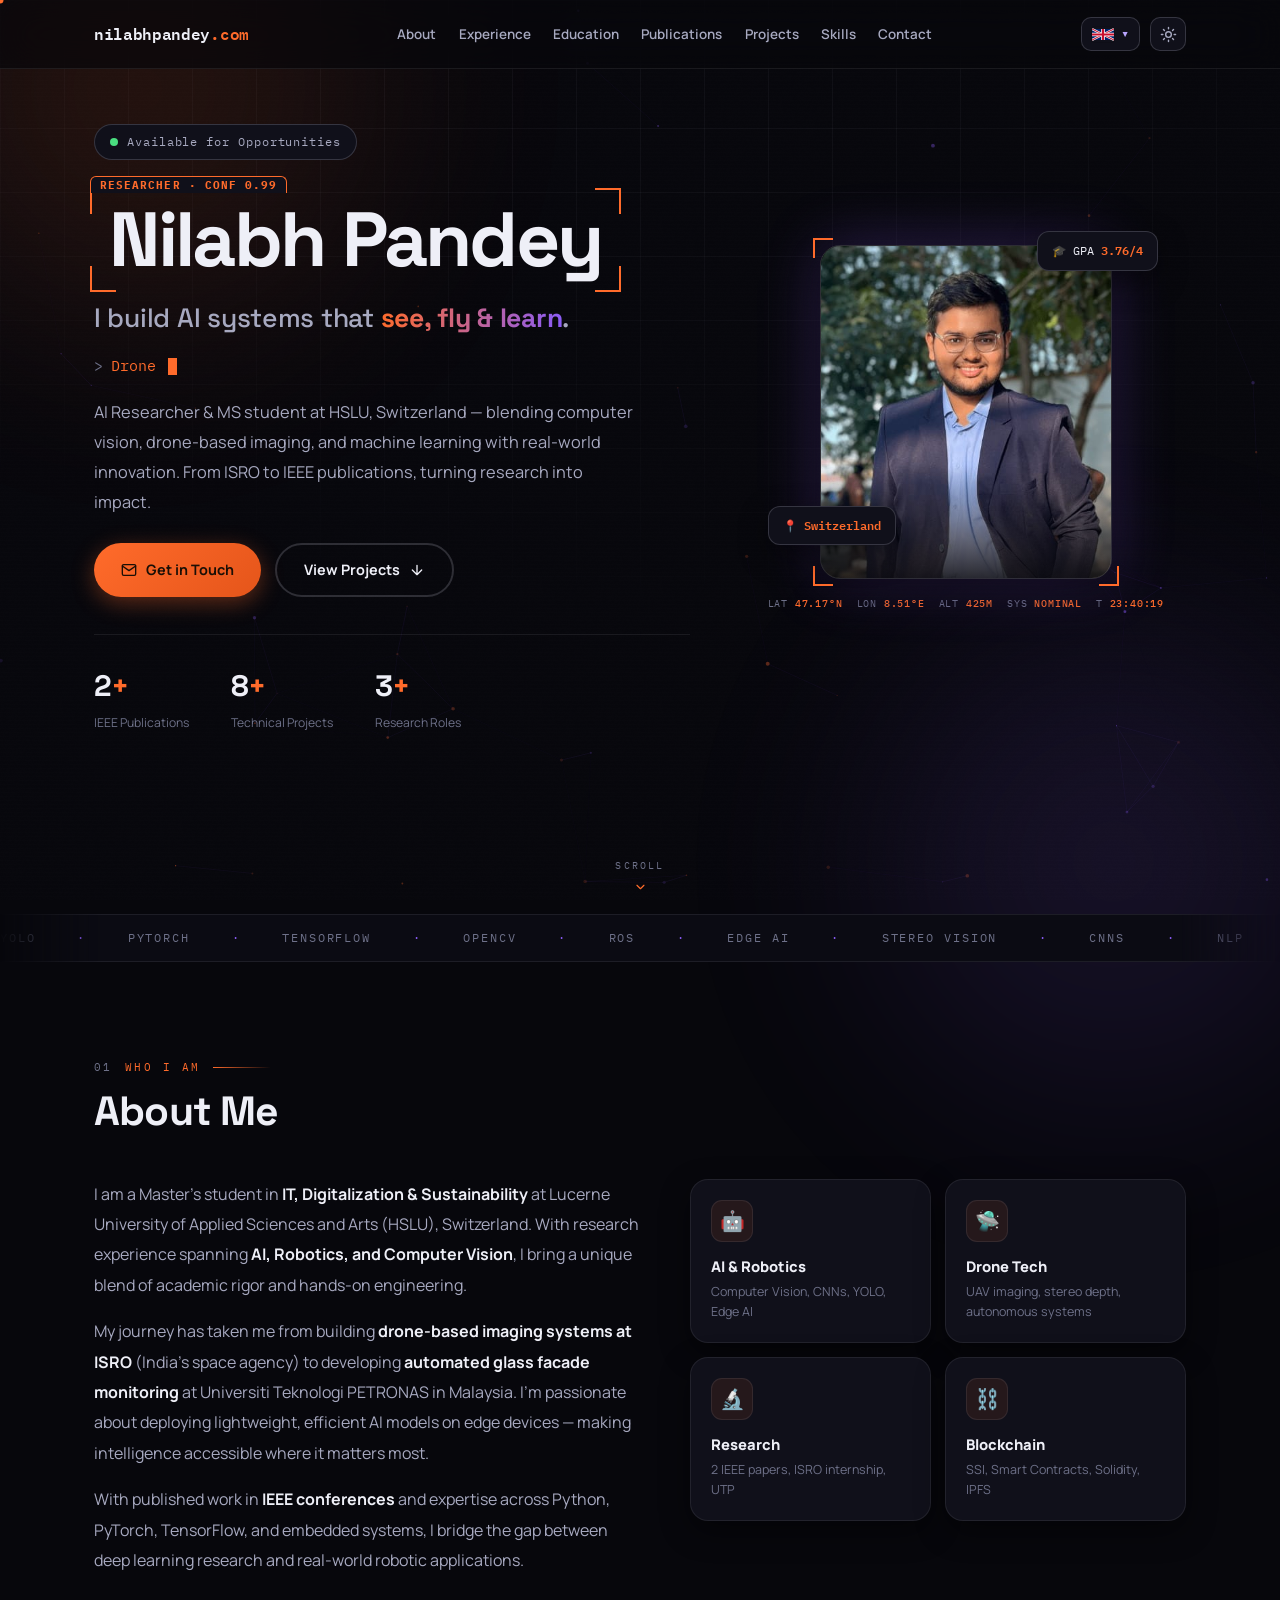
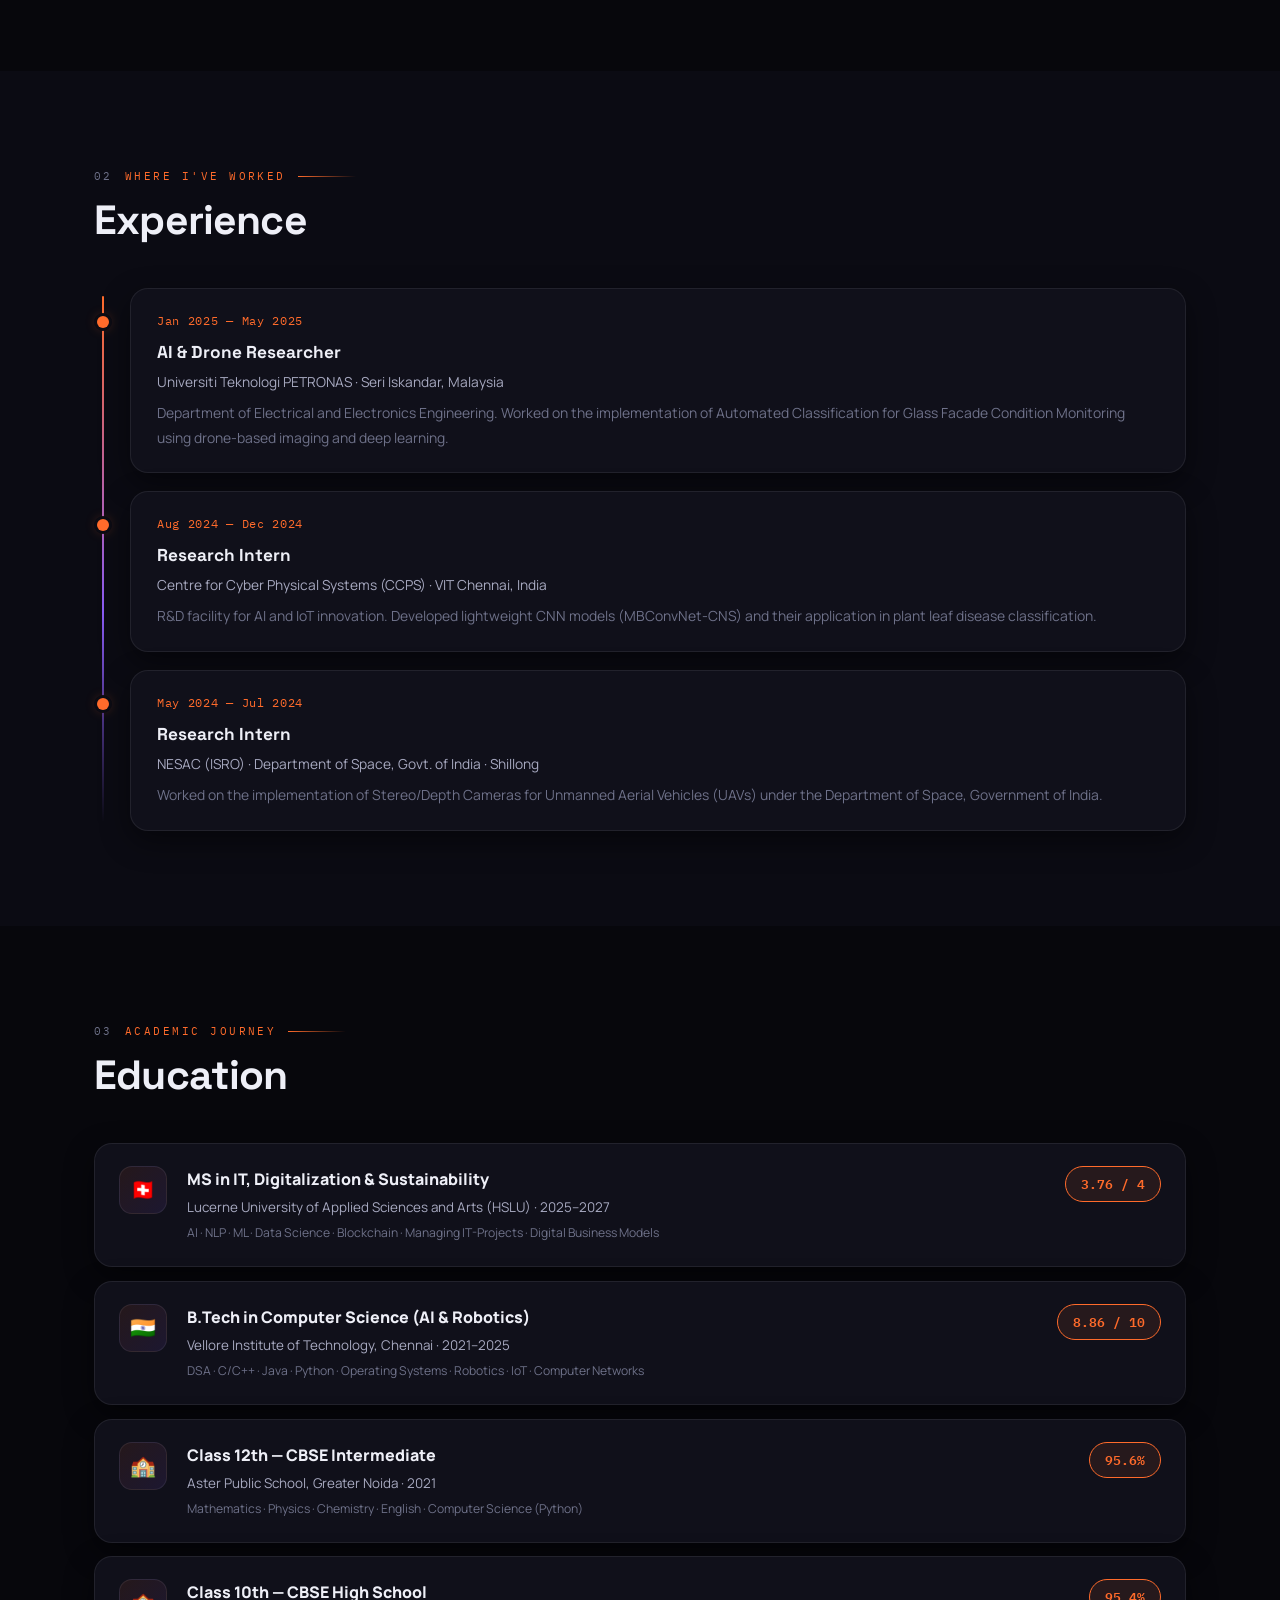
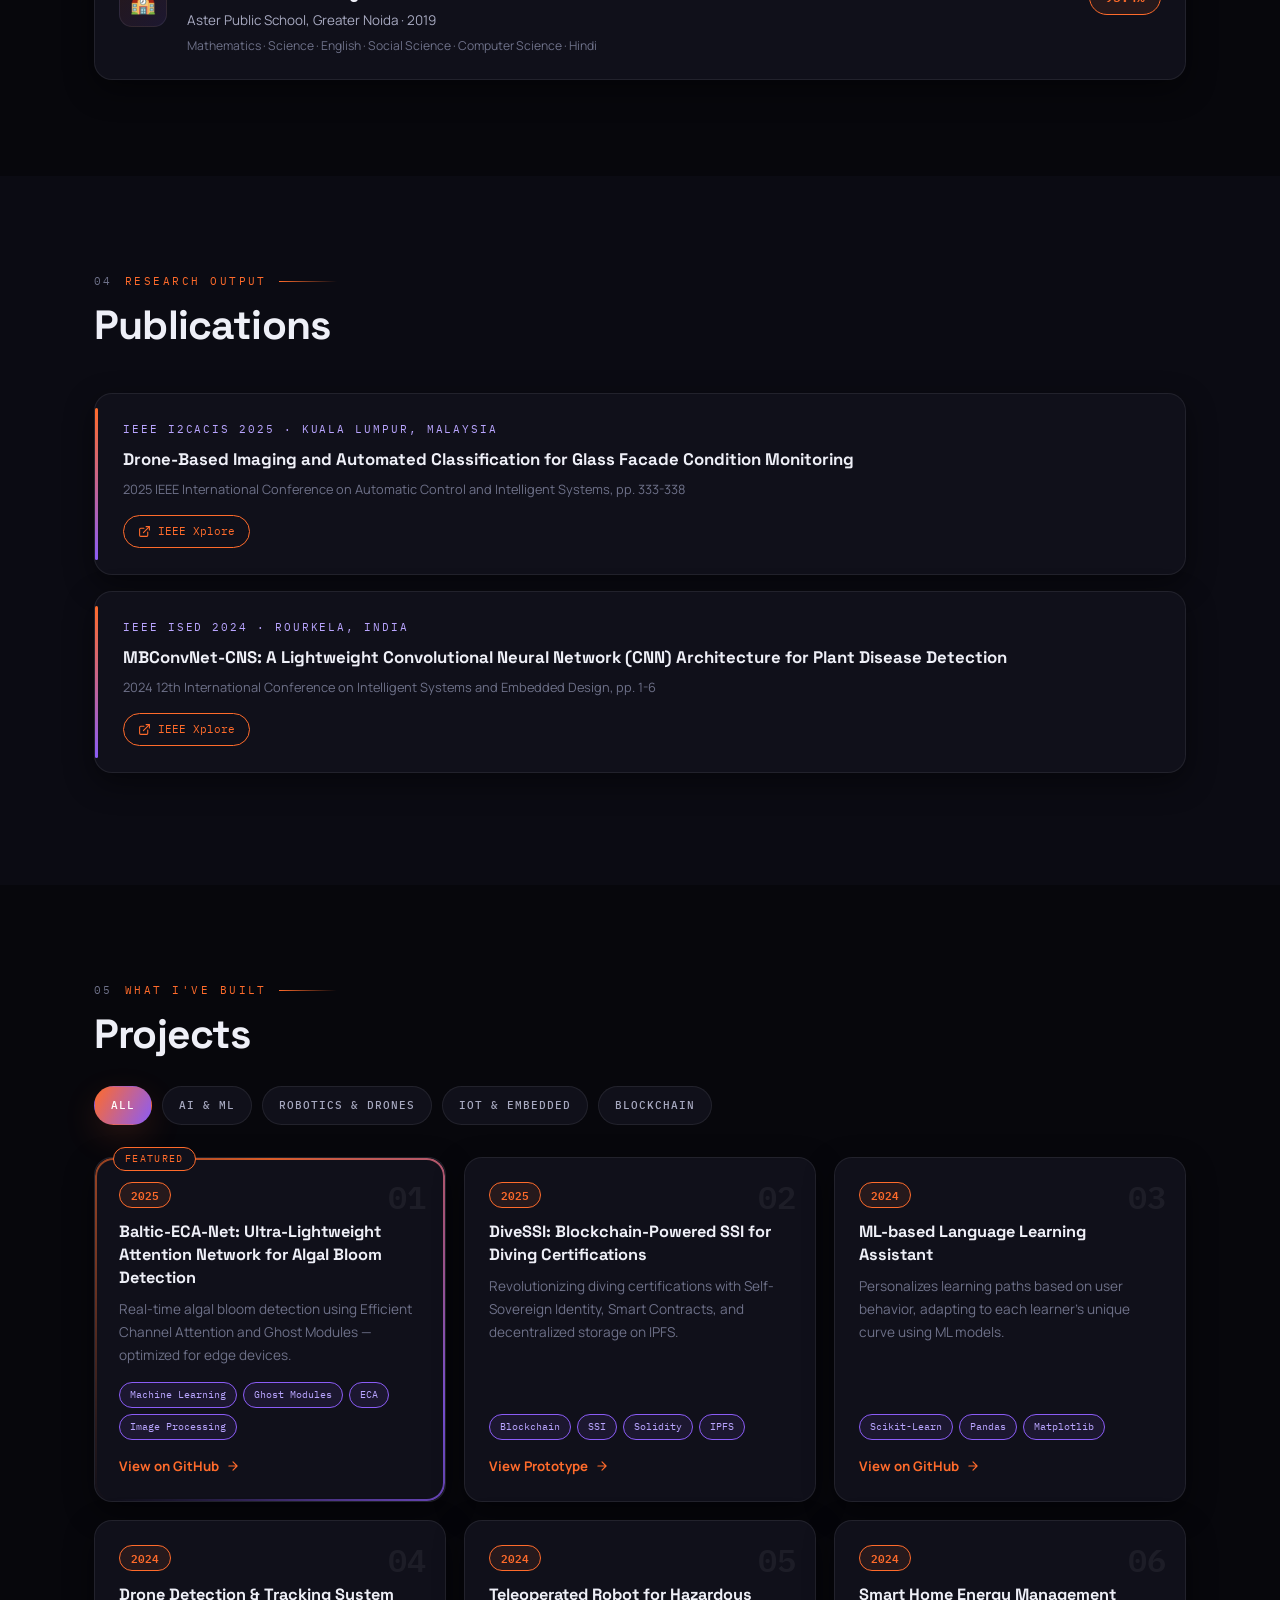
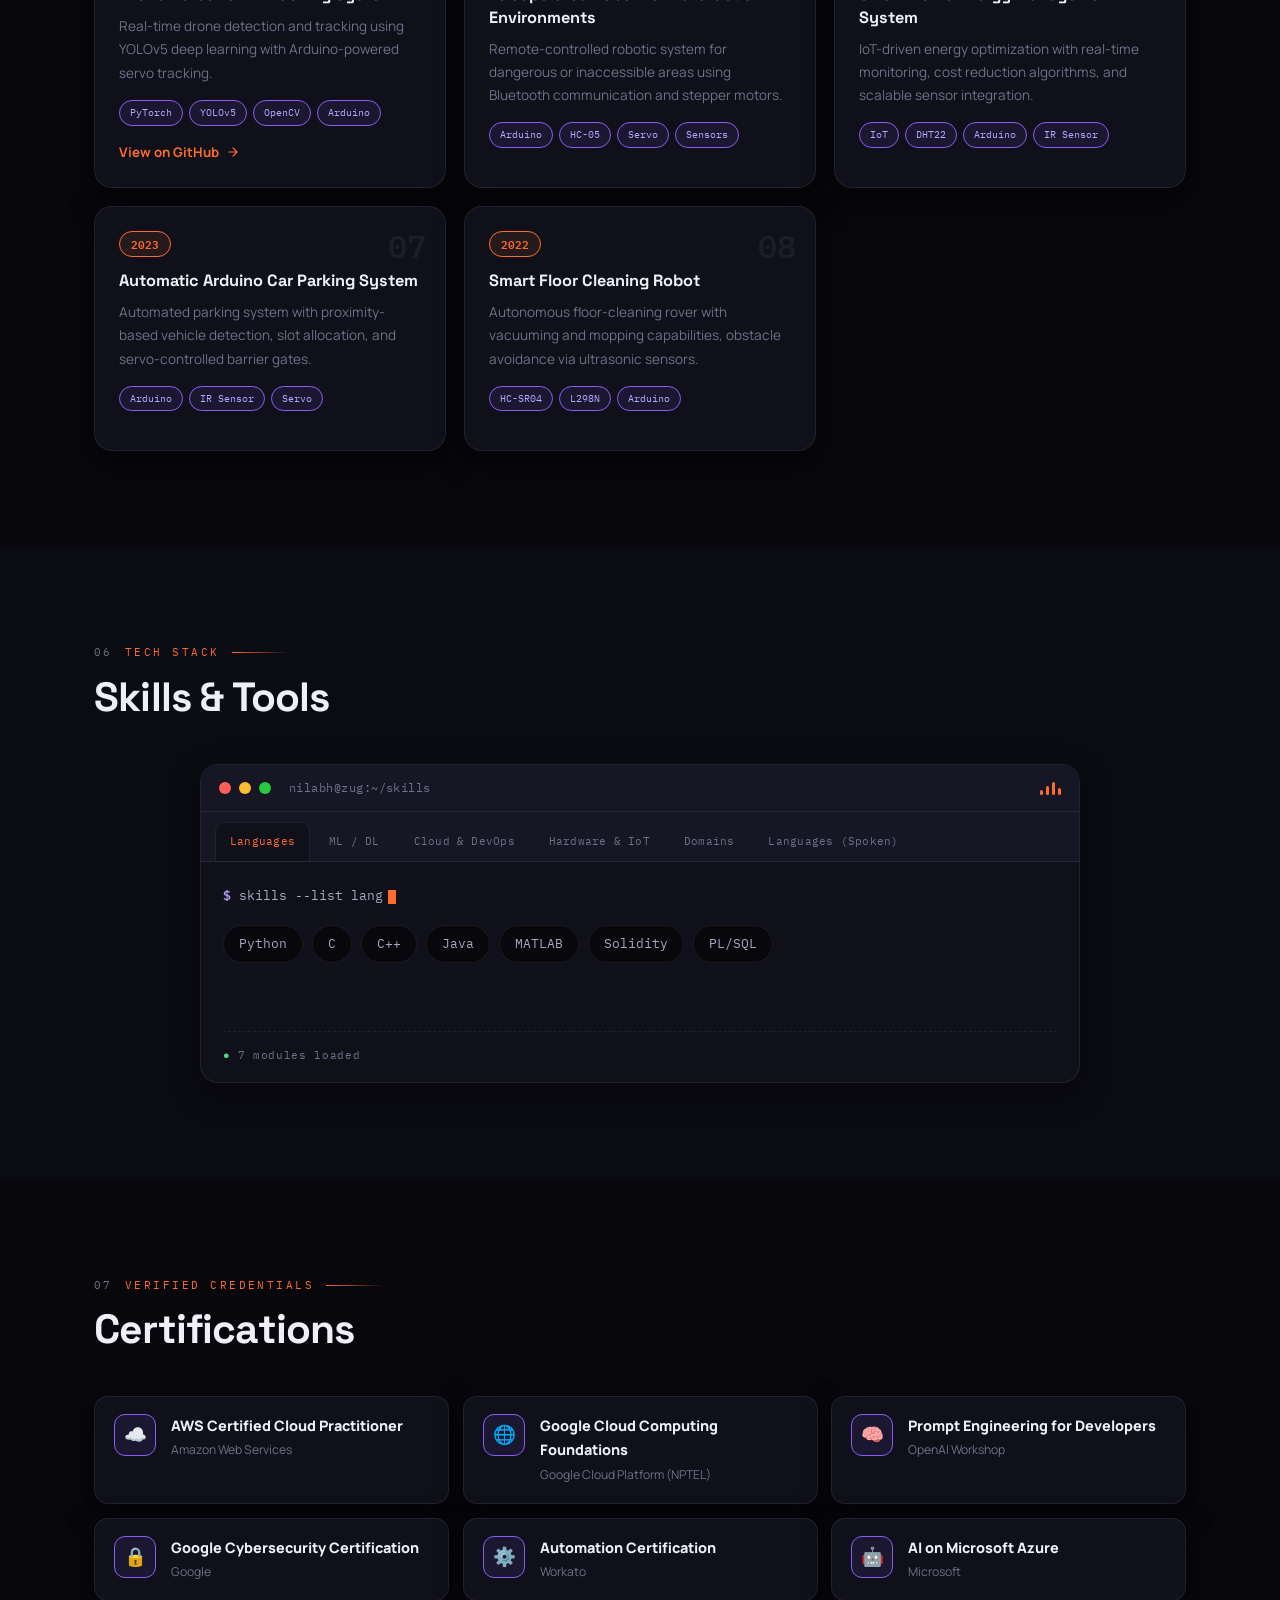
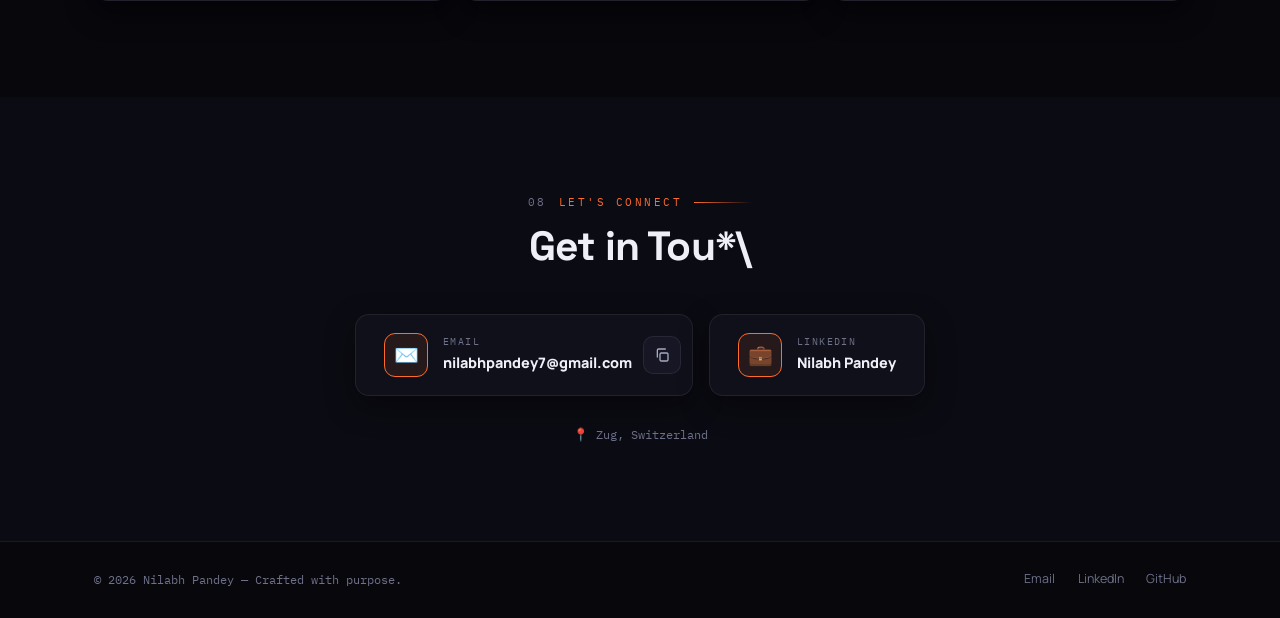
==== commit 0783963a: "Update fmt.Println message from 'Hello' to 'Goodbye'" ====
--- a/index.html
+++ b/index.html
@@ -6,19 +6,19 @@
     <title>Nilabh Pandey — AI &amp; Robotics Engineer</title>
     <meta name="description" id="metaDesc" content="Portfolio of Nilabh Pandey — AI & robotics researcher at HSLU, Switzerland. Computer vision, drone-based imaging, edge AI, IEEE publications, and hands-on engineering projects.">
     <meta name="theme-color" id="metaTheme" content="#07070C">
-    <link rel="canonical" href="https://nilabhpandy.com/">
+    <link rel="canonical" href="https://nilabhpandey.com/">
     <meta property="og:type" content="website">
-    <meta property="og:url" content="https://nilabhpandy.com/">
+    <meta property="og:url" content="https://nilabhpandey.com/">
     <meta property="og:title" content="Nilabh Pandey — AI & Robotics Engineer">
     <meta property="og:description" content="AI & robotics researcher at HSLU, Switzerland. Computer vision, drones, edge AI, IEEE publications.">
-    <meta property="og:image" content="https://nilabhpandy.com/Nilabh_Pandey_Image.jpg">
+    <meta property="og:image" content="https://nilabhpandey.com/Nilabh_Pandey_Image.jpg">
     <meta name="twitter:card" content="summary_large_image">
     <link rel="icon" type="image/svg+xml" href="data:image/svg+xml,%3Csvg xmlns='http://www.w3.org/2000/svg' viewBox='0 0 64 64'%3E%3Crect width='64' height='64' rx='14' fill='%230A0A12'/%3E%3Cpath d='M12 20v-8h8M52 44v8h-8' stroke='%23FF6B2B' stroke-width='4' fill='none' stroke-linecap='round'/%3E%3Ctext x='32' y='43' text-anchor='middle' font-family='Arial,sans-serif' font-weight='800' font-size='32' fill='%23F0F0F5'%3EN%3C/text%3E%3C/svg%3E">
     <link rel="preconnect" href="https://fonts.googleapis.com">
     <link rel="preconnect" href="https://fonts.gstatic.com" crossorigin>
     <link href="https://fonts.googleapis.com/css2?family=IBM+Plex+Mono:wght@400;500;600&family=Manrope:wght@400;500;600;700;800&family=Space+Grotesk:wght@400;500;700&display=swap" rel="stylesheet">
     <script type="application/ld+json">
-    {"@context":"https://schema.org","@type":"Person","name":"Nilabh Pandey","url":"https://nilabhpandy.com/","jobTitle":"AI & Robotics Researcher","sameAs":["https://linkedin.com/in/nilabh-pandey","https://github.com/pronilabh"]}
+    {"@context":"https://schema.org","@type":"Person","name":"Nilabh Pandey","url":"https://nilabhpandey.com/","jobTitle":"AI & Robotics Researcher","sameAs":["https://linkedin.com/in/nilabh-pandey","https://github.com/pronilabh"]}
     </script>
     <style>
         /* ═══════════ TOKENS ═══════════ */
@@ -198,7 +198,7 @@
         .btn { display:inline-flex; align-items:center; gap:9px; padding:13px 27px; border-radius:999px;
             font-weight:700; font-size:.9rem; transition:transform .3s var(--ease),box-shadow .3s,border-color .3s,color .3s; will-change:transform; }
         .btn svg { width:16px; height:16px; stroke:currentColor; fill:none; stroke-width:2; stroke-linecap:round; stroke-linejoin:round; }
-        .btn-primary { background:linear-gradient(135deg,var(--accent),#E5551A); color:#fff; box-shadow:0 6px 22px var(--accent-glow); }
+        .btn-primary { background:linear-gradient(135deg,var(--accent),#E5551A); color:#1A0F06; box-shadow:0 6px 22px var(--accent-glow); }
         .btn-primary:hover { transform:translateY(-2px); box-shadow:0 10px 30px var(--accent-glow); }
         .btn-outline { border:2px solid var(--line-2); color:var(--text); }
         .btn-outline:hover { border-color:var(--violet); color:var(--violet); transform:translateY(-2px); box-shadow:0 6px 22px var(--violet-glow); }
@@ -345,6 +345,45 @@
         /* ═══════════ SKILLS ═══════════ */
         .skills-grid { display:grid; grid-template-columns:repeat(auto-fill,minmax(300px,1fr)); gap:18px; }
         .skill-group { padding:24px; }
+
+        /* ═══════════ SKILLS TERMINAL ═══════════ */
+        .xterm { max-width:880px; margin:0 auto; padding:0; overflow:hidden; font-family:var(--font-m); }
+        .xt-bar { display:flex; align-items:center; gap:8px; padding:13px 18px; background:var(--card-2); border-bottom:1px solid var(--line); }
+        .xt-dot { width:12px; height:12px; border-radius:50%; }
+        .xt-dot.r { background:#FF5F57; } .xt-dot.y { background:#FEBC2E; } .xt-dot.g { background:#28C840; }
+        .xt-title { margin-left:10px; font-size:.72rem; color:var(--muted); letter-spacing:.04em; }
+        .xt-sig { margin-left:auto; display:flex; gap:3px; align-items:flex-end; height:14px; }
+        .xt-sig i { width:3px; background:var(--accent); border-radius:2px; animation:sig 1.1s ease-in-out infinite; }
+        .xt-sig i:nth-child(1){height:5px} .xt-sig i:nth-child(2){height:9px;animation-delay:.15s} .xt-sig i:nth-child(3){height:13px;animation-delay:.3s} .xt-sig i:nth-child(4){height:7px;animation-delay:.45s}
+        @keyframes sig { 0%,100%{transform:scaleY(.55)} 50%{transform:scaleY(1)} }
+        .xt-tabs { display:flex; gap:4px; padding:10px 14px 0; background:var(--card-2); border-bottom:1px solid var(--line); overflow-x:auto; scrollbar-width:none; }
+        .xt-tabs::-webkit-scrollbar { display:none; }
+        .xt-tab { font-family:var(--font-m); font-size:.7rem; letter-spacing:.02em; color:var(--muted); background:transparent; border:1px solid transparent; border-bottom:none; border-radius:9px 9px 0 0; padding:9px 14px 10px; cursor:pointer; white-space:nowrap; transition:color .25s,background .25s,border-color .25s; }
+        .xt-tab:hover { color:var(--text-2); }
+        .xt-tab.act { color:var(--accent); background:var(--card); border-color:var(--line); position:relative; }
+        .xt-tab.act::after { content:''; position:absolute; left:0; right:0; bottom:-1px; height:2px; background:var(--card); }
+        .xt-body { padding:22px 22px 18px; }
+        .xt-cmd { font-size:.82rem; color:var(--text-2); margin-bottom:18px; min-height:1.3em; }
+        .xt-p { color:var(--violet-2); font-weight:600; }
+        .xt-caret { display:inline-block; width:8px; height:1.05em; background:var(--accent); margin-left:5px; vertical-align:text-bottom; animation:blink 1s steps(1) infinite; }
+        @keyframes blink { 50% { opacity:0; } }
+        .xt-panel { display:none; flex-wrap:wrap; gap:9px; min-height:86px; align-content:flex-start; }
+        .xt-panel.act { display:flex; }
+        .chip { font-size:.8rem; color:var(--text-2); background:var(--bg); border:1.5px solid var(--line); border-radius:999px; padding:7px 15px; opacity:0; transform:translateY(8px) scale(.94); animation:chipIn .38s var(--ease) forwards; transition:border-color .3s,color .3s,box-shadow .3s,transform .3s; }
+        .xt-panel .chip:nth-child(1){animation-delay:.03s}.xt-panel .chip:nth-child(2){animation-delay:.07s}.xt-panel .chip:nth-child(3){animation-delay:.11s}.xt-panel .chip:nth-child(4){animation-delay:.15s}.xt-panel .chip:nth-child(5){animation-delay:.19s}.xt-panel .chip:nth-child(6){animation-delay:.23s}.xt-panel .chip:nth-child(7){animation-delay:.27s}.xt-panel .chip:nth-child(8){animation-delay:.31s}
+        @keyframes chipIn { to { opacity:1; transform:none; } }
+        .chip:hover { border-color:var(--accent); color:var(--accent); box-shadow:0 0 14px var(--accent-glow); transform:translateY(-2px); }
+        .xt-status { margin-top:20px; padding-top:14px; border-top:1px dashed var(--line); font-size:.68rem; color:var(--muted); letter-spacing:.06em; }
+        .xt-status .ok { color:var(--live); }
+
+        /* ═══════════ FEATURED PROJECT RING ═══════════ */
+        @property --fang { syntax:'<angle>'; inherits:false; initial-value:0deg; }
+        .fring { position:absolute; inset:0; border-radius:inherit; padding:1.6px; pointer-events:none;
+            background:conic-gradient(from var(--fang,0deg),var(--accent),var(--violet) 32%,transparent 62%,var(--accent));
+            -webkit-mask:linear-gradient(#000 0 0) content-box,linear-gradient(#000 0 0); -webkit-mask-composite:xor; mask-composite:exclude;
+            animation:fspin 5.5s linear infinite; opacity:.85; }
+        @keyframes fspin { to { --fang:360deg; } }
+        .feat-badge { position:absolute; top:-11px; left:18px; z-index:2; font-family:var(--font-m); font-size:.6rem; letter-spacing:.14em; color:var(--accent); background:var(--card); border:1px solid var(--accent); border-radius:999px; padding:3px 11px; }
         .sg-title { font-family:var(--font-m); font-size:.7rem; color:var(--accent); text-transform:uppercase; letter-spacing:.18em;
             margin-bottom:15px; padding-bottom:11px; border-bottom:1px solid var(--line); }
         .pills { display:flex; flex-wrap:wrap; gap:8px; }
@@ -498,13 +537,15 @@
             .pscan { display:none; }
             .reveal { opacity:1; transform:none; filter:none; }
             .hero-name .corner,.pcorner,.det-tag { opacity:1; }
+            .xt-caret,.xt-sig i,.fring { animation:none !important; }
+            .chip { animation:none !important; opacity:1; transform:none; }
         }
     </style>
 </head>
 <body>
     <noscript><style>#boot{display:none!important}.reveal{opacity:1!important;transform:none!important;filter:none!important}</style></noscript>
     <a class="skip" href="#main">Skip to content</a>
-    <div id="boot" aria-hidden="true"><div class="boot-in"><span class="boot-brand">NILABH<b>.</b>PANDEY</span><span class="boot-line"><i></i></span><span class="boot-status" id="bootStatus">INITIALIZING</span></div></div>
+    <div id="boot" aria-hidden="true"><div class="boot-in"><span class="boot-brand">NILABHPANDEY<b>.</b>COM</span><span class="boot-line"><i></i></span><span class="boot-status" id="bootStatus">INITIALIZING</span></div></div>
     <div class="cursor-dot" id="cursorDot" aria-hidden="true"></div>
     <div class="cursor-ring" id="cursorRing" aria-hidden="true"></div>
 
@@ -559,7 +600,7 @@
 
     <nav class="nav">
         <div class="nav-inner">
-            <a href="#hero" class="logo">nilabh<em>.</em>pandey</a>
+            <a href="#hero" class="logo"><span data-i18n="logo_name">nilabhpandey</span><em>.com</em></a>
             <div class="nav-links">
                 <a href="#about" data-i18n="nav_about">About</a>
                 <a href="#experience" data-i18n="nav_exp">Experience</a>
@@ -612,7 +653,7 @@
                 <h1 class="hero-name">
                     <span class="corner" aria-hidden="true"></span><span class="corner" aria-hidden="true"></span><span class="corner" aria-hidden="true"></span><span class="corner" aria-hidden="true"></span>
                     <span class="det-tag" aria-hidden="true">researcher &middot; conf 0.99</span>
-                    <span id="heroName" data-scramble>Nilabh Pandey</span>
+                    <span id="heroName" data-scramble data-i18n="name_full">Nilabh Pandey</span>
                 </h1>
                 <p class="hero-tagline" data-i18n-html="hero_tagline">I build AI systems that <span class='grad'>see, fly &amp; learn</span>.</p>
                 <p class="role-line"><span class="pr" aria-hidden="true">&gt;</span><span id="roleText">AI Researcher</span><span class="caret" aria-hidden="true"></span></p>
@@ -631,7 +672,7 @@
                 <div class="pwrap">
                 <span class="pcorner tl" aria-hidden="true"></span><span class="pcorner tr" aria-hidden="true"></span><span class="pcorner bl" aria-hidden="true"></span><span class="pcorner br" aria-hidden="true"></span>
                 <div class="pframe">
-                    <img src="Nilabh_Pandey_Image.jpg" alt="Portrait of Nilabh Pandey" fetchpriority="high" decoding="async"
+                    <img src="Nilabh_Pandey_Image.jpg" alt="Nilabh Pandey smiling outdoors, wearing a navy blazer over a light blue shirt" data-i18n-alt="alt_photo" fetchpriority="high" decoding="async"
                          onerror="this.onerror=null;this.src='data:image/svg+xml,%3Csvg xmlns=%22http://www.w3.org/2000/svg%22 viewBox=%220 0 350 400%22%3E%3Crect width=%22350%22 height=%22400%22 fill=%22%230F0F1A%22/%3E%3Cpath d=%22M28 46V28h18M322 354v18h-18%22 stroke=%22%23FF6B2B%22 stroke-width=%225%22 fill=%22none%22/%3E%3Ctext x=%22175%22 y=%22218%22 text-anchor=%22middle%22 font-family=%22Arial%22 font-size=%2286%22 font-weight=%22700%22 fill=%22%233A3B55%22%3ENP%3C/text%3E%3C/svg%3E'">
                     <span class="pscan" aria-hidden="true"></span>
                 </div>
@@ -694,7 +735,7 @@
                 <h2 class="title" data-i18n="title_edu">Education</h2>
             </div>
             <div class="edu-grid">
-                <div class="card hov-v v edu-card reveal"><div class="edu-icon" aria-hidden="true">&#127464;&#127469;</div><div><div class="edu-deg" data-i18n="edu1_deg">M.Sc. in IT, Digitalization &amp; Sustainability</div><div class="edu-school">Lucerne University of Applied Sciences and Arts (HSLU) &middot; 2025&ndash;2027</div><div class="edu-course">AI &middot; NLP &middot; ML &middot; Data Science &middot; Blockchain &middot; Managing IT-Projects &middot; Digital Business Models</div></div><div class="edu-gpa">3.76 / 4</div></div>
+                <div class="card hov-v v edu-card reveal"><div class="edu-icon" aria-hidden="true">&#127464;&#127469;</div><div><div class="edu-deg" data-i18n="edu1_deg">MS in IT, Digitalization &amp; Sustainability</div><div class="edu-school">Lucerne University of Applied Sciences and Arts (HSLU) &middot; 2025&ndash;2027</div><div class="edu-course">AI &middot; NLP &middot; ML &middot; Data Science &middot; Blockchain &middot; Managing IT-Projects &middot; Digital Business Models</div></div><div class="edu-gpa">3.76 / 4</div></div>
                 <div class="card hov-v v edu-card reveal"><div class="edu-icon" aria-hidden="true">&#127470;&#127475;</div><div><div class="edu-deg" data-i18n="edu2_deg">B.Tech in Computer Science (AI &amp; Robotics)</div><div class="edu-school">Vellore Institute of Technology, Chennai &middot; 2021&ndash;2025</div><div class="edu-course">DSA &middot; C/C++ &middot; Java &middot; Python &middot; Operating Systems &middot; Robotics &middot; IoT &middot; Computer Networks</div></div><div class="edu-gpa">8.86 / 10</div></div>
                 <div class="card hov-v v edu-card reveal"><div class="edu-icon" aria-hidden="true">&#127979;</div><div><div class="edu-deg" data-i18n="edu3_deg">Class 12th &mdash; CBSE Intermediate</div><div class="edu-school">Aster Public School, Greater Noida &middot; 2021</div><div class="edu-course">Mathematics &middot; Physics &middot; Chemistry &middot; English &middot; Computer Science (Python)</div></div><div class="edu-gpa">95.6%</div></div>
                 <div class="card hov-v v edu-card reveal"><div class="edu-icon" aria-hidden="true">&#127979;</div><div><div class="edu-deg" data-i18n="edu4_deg">Class 10th &mdash; CBSE High School</div><div class="edu-school">Aster Public School, Greater Noida &middot; 2019</div><div class="edu-course">Mathematics &middot; Science &middot; English &middot; Social Science &middot; Computer Science &middot; Hindi</div></div><div class="edu-gpa">95.4%</div></div>
@@ -708,8 +749,8 @@
                 <div class="eyebrow"><span class="idx">04</span><span data-i18n="label_pub">Research Output</span></div>
                 <h2 class="title" data-i18n="title_pub">Publications</h2>
             </div>
-            <div class="card hov-v v pub-card reveal"><div class="pub-venue">IEEE I2CACIS 2025 &middot; Kuala Lumpur, Malaysia</div><div class="pub-title" data-i18n="pub1_title">Drone-Based Imaging and Automated Classification for Glass Facade Condition Monitoring</div><div class="pub-det" data-i18n="pub1_det">2025 IEEE International Conference on Automatic Control and Intelligent Systems, pp. 333-338</div><a href="https://doi.org/10.1109/I2CACIS65476.2025.11101021" target="_blank" rel="noopener" class="pub-doi"><svg viewBox="0 0 24 24"><path d="M18 13v6a2 2 0 01-2 2H5a2 2 0 01-2-2V8a2 2 0 012-2h6"/><path d="M15 3h6v6"/><path d="M10 14L21 3"/></svg>IEEE Xplore</a></div>
-            <div class="card hov-v v pub-card reveal"><div class="pub-venue">IEEE ISED 2024 &middot; Rourkela, India</div><div class="pub-title" data-i18n="pub2_title">MBConvNet-CNS: A Lightweight Convolutional Neural Network (CNN) Architecture for Plant Disease Detection</div><div class="pub-det" data-i18n="pub2_det">2024 12th International Conference on Intelligent Systems and Embedded Design, pp. 1-6</div><a href="https://doi.org/10.1109/ISED63599.2024.10957590" target="_blank" rel="noopener" class="pub-doi"><svg viewBox="0 0 24 24"><path d="M18 13v6a2 2 0 01-2 2H5a2 2 0 01-2-2V8a2 2 0 012-2h6"/><path d="M15 3h6v6"/><path d="M10 14L21 3"/></svg>IEEE Xplore</a></div>
+            <div class="card hov-v v pub-card reveal"><div class="pub-venue">IEEE I2CACIS 2025 &middot; Kuala Lumpur, Malaysia</div><div class="pub-title" data-i18n="pub1_title">Drone-Based Imaging and Automated Classification for Glass Facade Condition Monitoring</div><div class="pub-det" data-i18n="pub1_det">2025 IEEE International Conference on Automatic Control and Intelligent Systems, pp. 333-338</div><a href="https://doi.org/10.1109/I2CACIS65476.2025.11101021" target="_blank" rel="noopener noreferrer" class="pub-doi"><svg viewBox="0 0 24 24"><path d="M18 13v6a2 2 0 01-2 2H5a2 2 0 01-2-2V8a2 2 0 012-2h6"/><path d="M15 3h6v6"/><path d="M10 14L21 3"/></svg>IEEE Xplore</a></div>
+            <div class="card hov-v v pub-card reveal"><div class="pub-venue">IEEE ISED 2024 &middot; Rourkela, India</div><div class="pub-title" data-i18n="pub2_title">MBConvNet-CNS: A Lightweight Convolutional Neural Network (CNN) Architecture for Plant Disease Detection</div><div class="pub-det" data-i18n="pub2_det">2024 12th International Conference on Intelligent Systems and Embedded Design, pp. 1-6</div><a href="https://doi.org/10.1109/ISED63599.2024.10957590" target="_blank" rel="noopener noreferrer" class="pub-doi"><svg viewBox="0 0 24 24"><path d="M18 13v6a2 2 0 01-2 2H5a2 2 0 01-2-2V8a2 2 0 012-2h6"/><path d="M15 3h6v6"/><path d="M10 14L21 3"/></svg>IEEE Xplore</a></div>
         </div>
     </section>
 
@@ -727,10 +768,10 @@
                 <button class="fbtn" data-f="bc" aria-pressed="false" data-i18n="f_bc">Blockchain</button>
             </div>
             <div class="proj-grid">
-                <div class="card hov-a proj-card reveal" data-cat="ai"><div class="proj-top"><span class="proj-year">2025</span></div><div class="proj-name" data-i18n="p1_name">Baltic-ECA-Net: Ultra-Lightweight Attention Network for Algal Bloom Detection</div><div class="proj-desc" data-i18n="p1_desc">Real-time algal bloom detection using Efficient Channel Attention and Ghost Modules &mdash; optimized for edge devices.</div><div class="proj-tags"><span class="tag">Machine Learning</span><span class="tag">Ghost Modules</span><span class="tag">ECA</span><span class="tag">Image Processing</span></div><a href="https://github.com/pronilabh" target="_blank" rel="noopener" class="proj-link"><span data-i18n="view_gh">View on GitHub</span><svg viewBox="0 0 24 24"><path d="M5 12h14M12 5l7 7-7 7"/></svg></a></div>
-                <div class="card hov-a proj-card reveal" data-cat="bc"><div class="proj-top"><span class="proj-year">2025</span></div><div class="proj-name" data-i18n="p2_name">DiveSSI: Blockchain-Powered SSI for Diving Certifications</div><div class="proj-desc" data-i18n="p2_desc">Revolutionizing diving certifications with Self-Sovereign Identity, Smart Contracts, and decentralized storage on IPFS.</div><div class="proj-tags"><span class="tag">Blockchain</span><span class="tag">SSI</span><span class="tag">Solidity</span><span class="tag">IPFS</span></div><a href="https://github.com/pronilabh" target="_blank" rel="noopener" class="proj-link"><span data-i18n="view_proto">View Prototype</span><svg viewBox="0 0 24 24"><path d="M5 12h14M12 5l7 7-7 7"/></svg></a></div>
-                <div class="card hov-a proj-card reveal" data-cat="ai"><div class="proj-top"><span class="proj-year">2024</span></div><div class="proj-name" data-i18n="p3_name">ML-based Language Learning Assistant</div><div class="proj-desc" data-i18n="p3_desc">Personalizes learning paths based on user behavior, adapting to each learner's unique curve using ML models.</div><div class="proj-tags"><span class="tag">Scikit-Learn</span><span class="tag">Pandas</span><span class="tag">Matplotlib</span></div><a href="https://github.com/pronilabh" target="_blank" rel="noopener" class="proj-link"><span data-i18n="view_gh">View on GitHub</span><svg viewBox="0 0 24 24"><path d="M5 12h14M12 5l7 7-7 7"/></svg></a></div>
-                <div class="card hov-a proj-card reveal" data-cat="ai rob"><div class="proj-top"><span class="proj-year">2024</span></div><div class="proj-name" data-i18n="p4_name">Drone Detection &amp; Tracking System</div><div class="proj-desc" data-i18n="p4_desc">Real-time drone detection and tracking using YOLOv5 deep learning with Arduino-powered servo tracking.</div><div class="proj-tags"><span class="tag">PyTorch</span><span class="tag">YOLOv5</span><span class="tag">OpenCV</span><span class="tag">Arduino</span></div><a href="https://github.com/pronilabh" target="_blank" rel="noopener" class="proj-link"><span data-i18n="view_gh">View on GitHub</span><svg viewBox="0 0 24 24"><path d="M5 12h14M12 5l7 7-7 7"/></svg></a></div>
+                <div class="card hov-a proj-card reveal feat" data-cat="ai"><i class="fring" aria-hidden="true"></i><span class="feat-badge" aria-hidden="true">FEATURED</span><div class="proj-top"><span class="proj-year">2025</span></div><div class="proj-name" data-i18n="p1_name">Baltic-ECA-Net: Ultra-Lightweight Attention Network for Algal Bloom Detection</div><div class="proj-desc" data-i18n="p1_desc">Real-time algal bloom detection using Efficient Channel Attention and Ghost Modules &mdash; optimized for edge devices.</div><div class="proj-tags"><span class="tag">Machine Learning</span><span class="tag">Ghost Modules</span><span class="tag">ECA</span><span class="tag">Image Processing</span></div><a href="https://github.com/pronilabh" target="_blank" rel="noopener noreferrer" class="proj-link"><span data-i18n="view_gh">View on GitHub</span><svg viewBox="0 0 24 24"><path d="M5 12h14M12 5l7 7-7 7"/></svg></a></div>
+                <div class="card hov-a proj-card reveal" data-cat="bc"><div class="proj-top"><span class="proj-year">2025</span></div><div class="proj-name" data-i18n="p2_name">DiveSSI: Blockchain-Powered SSI for Diving Certifications</div><div class="proj-desc" data-i18n="p2_desc">Revolutionizing diving certifications with Self-Sovereign Identity, Smart Contracts, and decentralized storage on IPFS.</div><div class="proj-tags"><span class="tag">Blockchain</span><span class="tag">SSI</span><span class="tag">Solidity</span><span class="tag">IPFS</span></div><a href="https://github.com/pronilabh" target="_blank" rel="noopener noreferrer" class="proj-link"><span data-i18n="view_proto">View Prototype</span><svg viewBox="0 0 24 24"><path d="M5 12h14M12 5l7 7-7 7"/></svg></a></div>
+                <div class="card hov-a proj-card reveal" data-cat="ai"><div class="proj-top"><span class="proj-year">2024</span></div><div class="proj-name" data-i18n="p3_name">ML-based Language Learning Assistant</div><div class="proj-desc" data-i18n="p3_desc">Personalizes learning paths based on user behavior, adapting to each learner's unique curve using ML models.</div><div class="proj-tags"><span class="tag">Scikit-Learn</span><span class="tag">Pandas</span><span class="tag">Matplotlib</span></div><a href="https://github.com/pronilabh" target="_blank" rel="noopener noreferrer" class="proj-link"><span data-i18n="view_gh">View on GitHub</span><svg viewBox="0 0 24 24"><path d="M5 12h14M12 5l7 7-7 7"/></svg></a></div>
+                <div class="card hov-a proj-card reveal" data-cat="ai rob"><div class="proj-top"><span class="proj-year">2024</span></div><div class="proj-name" data-i18n="p4_name">Drone Detection &amp; Tracking System</div><div class="proj-desc" data-i18n="p4_desc">Real-time drone detection and tracking using YOLOv5 deep learning with Arduino-powered servo tracking.</div><div class="proj-tags"><span class="tag">PyTorch</span><span class="tag">YOLOv5</span><span class="tag">OpenCV</span><span class="tag">Arduino</span></div><a href="https://github.com/pronilabh" target="_blank" rel="noopener noreferrer" class="proj-link"><span data-i18n="view_gh">View on GitHub</span><svg viewBox="0 0 24 24"><path d="M5 12h14M12 5l7 7-7 7"/></svg></a></div>
                 <div class="card hov-a proj-card reveal" data-cat="rob"><div class="proj-top"><span class="proj-year">2024</span></div><div class="proj-name" data-i18n="p5_name">Teleoperated Robot for Hazardous Environments</div><div class="proj-desc" data-i18n="p5_desc">Remote-controlled robotic system for dangerous or inaccessible areas using Bluetooth communication and stepper motors.</div><div class="proj-tags"><span class="tag">Arduino</span><span class="tag">HC-05</span><span class="tag">Servo</span><span class="tag">Sensors</span></div></div>
                 <div class="card hov-a proj-card reveal" data-cat="iot"><div class="proj-top"><span class="proj-year">2024</span></div><div class="proj-name" data-i18n="p6_name">Smart Home Energy Management System</div><div class="proj-desc" data-i18n="p6_desc">IoT-driven energy optimization with real-time monitoring, cost reduction algorithms, and scalable sensor integration.</div><div class="proj-tags"><span class="tag">IoT</span><span class="tag">DHT22</span><span class="tag">Arduino</span><span class="tag">IR Sensor</span></div></div>
                 <div class="card hov-a proj-card reveal" data-cat="iot"><div class="proj-top"><span class="proj-year">2023</span></div><div class="proj-name" data-i18n="p7_name">Automatic Arduino Car Parking System</div><div class="proj-desc" data-i18n="p7_desc">Automated parking system with proximity-based vehicle detection, slot allocation, and servo-controlled barrier gates.</div><div class="proj-tags"><span class="tag">Arduino</span><span class="tag">IR Sensor</span><span class="tag">Servo</span></div></div>
@@ -745,13 +786,26 @@
                 <div class="eyebrow"><span class="idx">06</span><span data-i18n="label_skills">Tech Stack</span></div>
                 <h2 class="title" data-i18n="title_skills">Skills &amp; Tools</h2>
             </div>
-            <div class="skills-grid">
-                <div class="card hov-a skill-group reveal"><div class="sg-title" data-i18n="sk_lang">Languages</div><div class="pills"><span class="pill">Python</span><span class="pill">C</span><span class="pill">C++</span><span class="pill">Java</span><span class="pill">MATLAB</span><span class="pill">Solidity</span><span class="pill">PL/SQL</span></div></div>
-                <div class="card hov-a skill-group reveal"><div class="sg-title" data-i18n="sk_ml">ML / DL</div><div class="pills"><span class="pill">PyTorch</span><span class="pill">TensorFlow</span><span class="pill">Keras</span><span class="pill">Scikit-Learn</span><span class="pill">OpenCV</span><span class="pill">NumPy</span><span class="pill">Pandas</span><span class="pill">Matplotlib</span></div></div>
-                <div class="card hov-a skill-group reveal"><div class="sg-title" data-i18n="sk_cloud">Cloud &amp; DevOps</div><div class="pills"><span class="pill">AWS</span><span class="pill">Google Cloud</span><span class="pill">MySQL</span><span class="pill">Oracle</span><span class="pill">Jupyter</span><span class="pill">Git</span></div></div>
-                <div class="card hov-a skill-group reveal"><div class="sg-title" data-i18n="sk_hw">Hardware &amp; IoT</div><div class="pills"><span class="pill">Arduino</span><span class="pill">Sensors</span><span class="pill">Servo Motors</span><span class="pill">Bluetooth (HC-05)</span><span class="pill">Robotics</span><span class="pill">ROS</span></div></div>
-                <div class="card hov-a skill-group reveal"><div class="sg-title" data-i18n="sk_domains">Domains</div><div class="pills"><span class="pill">Computer Vision</span><span class="pill">NLP</span><span class="pill">Blockchain</span><span class="pill">IoT</span><span class="pill">Cybersecurity</span><span class="pill">Data Science</span></div></div>
-                <div class="card hov-a skill-group reveal"><div class="sg-title" data-i18n="sk_spoken">Languages (Spoken)</div><div class="pills"><span class="pill">English (C1 IELTS)</span><span class="pill">German (A1)</span><span class="pill">Hindi</span></div></div>
+            <div class="xterm card reveal" id="skillsTerm">
+                <div class="xt-bar"><span class="xt-dot r" aria-hidden="true"></span><span class="xt-dot y" aria-hidden="true"></span><span class="xt-dot g" aria-hidden="true"></span><span class="xt-title">nilabh@zug:~/skills</span><span class="xt-sig" aria-hidden="true"><i></i><i></i><i></i><i></i></span></div>
+                <div class="xt-tabs" role="tablist" aria-label="Skill categories">
+                    <button class="xt-tab act" type="button" role="tab" aria-selected="true" data-skt="lang"><span data-i18n="sk_lang">Languages</span></button>
+                    <button class="xt-tab" type="button" role="tab" aria-selected="false" data-skt="ml"><span data-i18n="sk_ml">ML / DL</span></button>
+                    <button class="xt-tab" type="button" role="tab" aria-selected="false" data-skt="cloud"><span data-i18n="sk_cloud">Cloud &amp; DevOps</span></button>
+                    <button class="xt-tab" type="button" role="tab" aria-selected="false" data-skt="hw"><span data-i18n="sk_hw">Hardware &amp; IoT</span></button>
+                    <button class="xt-tab" type="button" role="tab" aria-selected="false" data-skt="dom"><span data-i18n="sk_domains">Domains</span></button>
+                    <button class="xt-tab" type="button" role="tab" aria-selected="false" data-skt="spoken"><span data-i18n="sk_spoken">Languages (Spoken)</span></button>
+                </div>
+                <div class="xt-body">
+                    <div class="xt-cmd"><span class="xt-p" aria-hidden="true">$</span>&nbsp;<span id="xtCmd">skills --list lang</span><span class="xt-caret" aria-hidden="true"></span></div>
+                    <div class="xt-panel act" data-skp="lang"><span class="chip">Python</span><span class="chip">C</span><span class="chip">C++</span><span class="chip">Java</span><span class="chip">MATLAB</span><span class="chip">Solidity</span><span class="chip">PL/SQL</span></div>
+                    <div class="xt-panel" data-skp="ml"><span class="chip">PyTorch</span><span class="chip">TensorFlow</span><span class="chip">Keras</span><span class="chip">Scikit-Learn</span><span class="chip">OpenCV</span><span class="chip">NumPy</span><span class="chip">Pandas</span><span class="chip">Matplotlib</span></div>
+                    <div class="xt-panel" data-skp="cloud"><span class="chip">AWS</span><span class="chip">Google Cloud</span><span class="chip">MySQL</span><span class="chip">Oracle</span><span class="chip">Jupyter</span><span class="chip">Git</span></div>
+                    <div class="xt-panel" data-skp="hw"><span class="chip">Arduino</span><span class="chip">Sensors</span><span class="chip">Servo Motors</span><span class="chip">Bluetooth (HC-05)</span><span class="chip">Robotics</span><span class="chip">ROS</span></div>
+                    <div class="xt-panel" data-skp="dom"><span class="chip">Computer Vision</span><span class="chip">NLP</span><span class="chip">Blockchain</span><span class="chip">IoT</span><span class="chip">Cybersecurity</span><span class="chip">Data Science</span></div>
+                    <div class="xt-panel" data-skp="spoken"><span class="chip">English (C1 IELTS)</span><span class="chip">German (A1)</span><span class="chip">Hindi</span></div>
+                    <div class="xt-status"><span class="ok" aria-hidden="true">&#9679;</span>&nbsp;<span id="xtCount">7</span> <span data-i18n="xt_loaded">modules loaded</span></div>
+                </div>
             </div>
         </div>
     </section>
@@ -781,7 +835,7 @@
             </div>
             <div class="contact-cards reveal">
                 <div class="ccwrap"><a href="mailto:nilabhpandey7@gmail.com" class="card hov-a contact-card"><div class="cc-icon" aria-hidden="true">&#9993;&#65039;</div><div><div class="cc-label" data-i18n="c_email">Email</div><div class="cc-value">nilabhpandey7@gmail.com</div></div></a><button class="copy-btn" id="copyEmail" type="button" aria-label="Copy email" title="Copy email"><svg viewBox="0 0 24 24" aria-hidden="true"><rect x="9" y="9" width="12" height="12" rx="2"/><path d="M5 15V5a2 2 0 0 1 2-2h10"/></svg></button></div>
-                <a href="https://linkedin.com/in/nilabh-pandey" target="_blank" rel="noopener" class="card hov-a contact-card"><div class="cc-icon" aria-hidden="true">&#128188;</div><div><div class="cc-label">LinkedIn</div><div class="cc-value">Nilabh Pandey</div></div></a>
+                <a href="https://linkedin.com/in/nilabh-pandey" target="_blank" rel="noopener noreferrer" class="card hov-a contact-card"><div class="cc-icon" aria-hidden="true">&#128188;</div><div><div class="cc-label">LinkedIn</div><div class="cc-value" data-i18n="name_full">Nilabh Pandey</div></div></a>
             </div>
             <div class="loc-line reveal">&#128205; <span data-i18n="location">Zug, Switzerland</span></div>
         </div>
@@ -790,11 +844,11 @@
 
     <footer>
         <div class="footer-inner">
-            <div class="footer-copy">&copy; <span id="year">2026</span> Nilabh Pandey &mdash; <span data-i18n="footer_note">Crafted with purpose.</span></div>
+            <div class="footer-copy">&copy; <span id="year">2026</span> <span data-i18n="name_full">Nilabh Pandey</span> &mdash; <span data-i18n="footer_note">Crafted with purpose.</span></div>
             <div class="footer-links">
                 <a href="mailto:nilabhpandey7@gmail.com">Email</a>
-                <a href="https://linkedin.com/in/nilabh-pandey" target="_blank" rel="noopener">LinkedIn</a>
-                <a href="https://github.com/pronilabh" target="_blank" rel="noopener">GitHub</a>
+                <a href="https://linkedin.com/in/nilabh-pandey" target="_blank" rel="noopener noreferrer">LinkedIn</a>
+                <a href="https://github.com/pronilabh" target="_blank" rel="noopener noreferrer">GitHub</a>
             </div>
         </div>
     </footer>
@@ -826,7 +880,7 @@
         nav_about: "About", nav_exp: "Experience", nav_edu: "Education", nav_pub: "Publications", nav_proj: "Projects", nav_skills: "Skills", nav_contact: "Contact",
         hero_tag: "Available for Opportunities",
         hero_tagline: "I build AI systems that <span class='grad'>see, fly &amp; learn</span>.",
-        roles: ["AI Researcher", "Drone & CV Engineer", "MSc Student @ HSLU", "IEEE Author", "Robotics Builder"],
+        roles: ["AI Researcher", "Drone & CV Engineer", "MS Student @ HSLU", "IEEE Author", "Robotics Builder"],
         hero_desc: "AI Researcher & MS student at HSLU, Switzerland — blending computer vision, drone-based imaging, and machine learning with real-world innovation. From ISRO to IEEE publications, turning research into impact.",
         hero_cta: "Get in Touch", hero_cta2: "View Projects", hero_scroll: "scroll",
         stat_pub: "IEEE Publications", stat_proj: "Technical Projects", stat_roles: "Research Roles",
@@ -842,7 +896,7 @@
         exp2_role: "Research Intern", exp2_desc: "R&D facility for AI and IoT innovation. Developed lightweight CNN models (MBConvNet-CNS) and their application in plant leaf disease classification.",
         exp3_role: "Research Intern", exp3_desc: "Worked on the implementation of Stereo/Depth Cameras for Unmanned Aerial Vehicles (UAVs) under the Department of Space, Government of India.",
         label_edu: "Academic Journey", title_edu: "Education",
-        edu1_deg: "M.Sc. in IT, Digitalization & Sustainability", edu2_deg: "B.Tech in Computer Science (AI & Robotics)", edu3_deg: "Class 12th — CBSE Intermediate", edu4_deg: "Class 10th — CBSE High School",
+        edu1_deg: "MS in IT, Digitalization & Sustainability", edu2_deg: "B.Tech in Computer Science (AI & Robotics)", edu3_deg: "Class 12th — CBSE Intermediate", edu4_deg: "Class 10th — CBSE High School",
         label_pub: "Research Output", title_pub: "Publications",
         pub1_title: "Drone-Based Imaging and Automated Classification for Glass Facade Condition Monitoring",
         pub1_det: "2025 IEEE International Conference on Automatic Control and Intelligent Systems, pp. 333-338",
@@ -873,15 +927,15 @@
         c_email: "Email", location: "Zug, Switzerland",
         meta_desc: "AI researcher and robotics engineer in Switzerland — drone imaging, computer vision, and IEEE-published research. Portfolio of Nilabh Pandey.",
         f_all: "All", f_ai: "AI & ML", f_rob: "Robotics & Drones", f_iot: "IoT & Embedded", f_bc: "Blockchain",
-        copied: "Copied!", copy_email: "Copy email",
-        footer_note: "Crafted with purpose.", btt: "Back to top"
+        copied: "Copied!", copy_email: "Copy email", xt_loaded: "modules loaded",
+        logo_name: "nilabhpandey", name_full: "Nilabh Pandey", alt_photo: "Nilabh Pandey smiling outdoors, wearing a navy blazer over a light blue shirt", footer_note: "Crafted with purpose.", btt: "Back to top"
     },
     de: {
         meta_title: "Nilabh Pandey — KI- & Robotik-Ingenieur",
         nav_about: "Über mich", nav_exp: "Erfahrung", nav_edu: "Ausbildung", nav_pub: "Publikationen", nav_proj: "Projekte", nav_skills: "Kompetenzen", nav_contact: "Kontakt",
         hero_tag: "Offen für neue Möglichkeiten",
         hero_tagline: "Ich baue KI-Systeme, die <span class='grad'>sehen, fliegen &amp; lernen</span>.",
-        roles: ["KI-Forscher", "Drohnen- & CV-Ingenieur", "MSc-Student @ HSLU", "IEEE-Autor", "Robotik-Entwickler"],
+        roles: ["KI-Forscher", "Drohnen- & CV-Ingenieur", "MS-Student @ HSLU", "IEEE-Autor", "Robotik-Entwickler"],
         hero_desc: "KI-Forscher & Masterstudent an der HSLU, Schweiz — vereint Computer Vision, drohnengestützte Bildgebung und maschinelles Lernen mit realer Innovation. Von ISRO bis zu IEEE-Publikationen: Forschung mit Wirkung.",
         hero_cta: "Kontakt aufnehmen", hero_cta2: "Projekte ansehen", hero_scroll: "scrollen",
         stat_pub: "IEEE-Publikationen", stat_proj: "Technische Projekte", stat_roles: "Forschungsstellen",
@@ -897,7 +951,7 @@
         exp2_role: "Forschungspraktikant", exp2_desc: "F&E-Einrichtung für KI- und IoT-Innovation. Entwicklung leichtgewichtiger CNN-Modelle (MBConvNet-CNS) und deren Anwendung bei der Klassifikation von Pflanzenblattkrankheiten.",
         exp3_role: "Forschungspraktikant", exp3_desc: "Implementierung von Stereo-/Tiefenkameras für unbemannte Luftfahrzeuge (UAVs) im Auftrag des Department of Space der indischen Regierung.",
         label_edu: "Akademischer Werdegang", title_edu: "Ausbildung",
-        edu1_deg: "M.Sc. in IT, Digitalisierung & Nachhaltigkeit", edu2_deg: "B.Tech in Informatik (KI & Robotik)", edu3_deg: "12. Klasse — CBSE (Abitur-Äquivalent)", edu4_deg: "10. Klasse — CBSE (Sekundarabschluss)",
+        edu1_deg: "MS in IT, Digitalisierung & Nachhaltigkeit", edu2_deg: "B.Tech in Informatik (KI & Robotik)", edu3_deg: "12. Klasse — CBSE (Abitur-Äquivalent)", edu4_deg: "10. Klasse — CBSE (Sekundarabschluss)",
         label_pub: "Forschungsergebnisse", title_pub: "Publikationen",
         pub1_title: "Drohnengestützte Bildgebung und automatisierte Klassifikation zur Zustandsüberwachung von Glasfassaden",
         pub1_det: "2025 IEEE International Conference on Automatic Control and Intelligent Systems, S. 333-338",
@@ -928,15 +982,15 @@
         c_email: "E-Mail", location: "Zug, Schweiz",
         meta_desc: "KI-Forscher und Robotik-Ingenieur in der Schweiz — Drohnenbildgebung, Computer Vision und IEEE-publizierte Forschung. Portfolio von Nilabh Pandey.",
         f_all: "Alle", f_ai: "KI & ML", f_rob: "Robotik & Drohnen", f_iot: "IoT & Embedded", f_bc: "Blockchain",
-        copied: "Kopiert!", copy_email: "E-Mail kopieren",
-        footer_note: "Mit Sorgfalt gebaut.", btt: "Nach oben"
+        copied: "Kopiert!", copy_email: "E-Mail kopieren", xt_loaded: "Module geladen",
+        logo_name: "nilabhpandey", name_full: "Nilabh Pandey", alt_photo: "Nilabh Pandey lächelt im Freien, in marineblauem Blazer und hellblauem Hemd", footer_note: "Mit Sorgfalt gebaut.", btt: "Nach oben"
     },
     fr: {
         meta_title: "Nilabh Pandey — Ingénieur IA & Robotique",
         nav_about: "À propos", nav_exp: "Expérience", nav_edu: "Formation", nav_pub: "Publications", nav_proj: "Projets", nav_skills: "Compétences", nav_contact: "Contact",
         hero_tag: "Disponible pour de nouvelles opportunités",
         hero_tagline: "Je conçois des systèmes d'IA qui <span class='grad'>voient, volent et apprennent</span>.",
-        roles: ["Chercheur en IA", "Ingénieur drones & vision", "Étudiant MSc @ HSLU", "Auteur IEEE", "Créateur robotique"],
+        roles: ["Chercheur en IA", "Ingénieur drones & vision", "Étudiant MS @ HSLU", "Auteur IEEE", "Créateur robotique"],
         hero_desc: "Chercheur en IA & étudiant en Master à la HSLU, Suisse — alliant vision par ordinateur, imagerie par drone et apprentissage automatique avec l'innovation concrète. De l'ISRO aux publications IEEE, transformer la recherche en impact.",
         hero_cta: "Me contacter", hero_cta2: "Voir les projets", hero_scroll: "défiler",
         stat_pub: "Publications IEEE", stat_proj: "Projets techniques", stat_roles: "Postes de recherche",
@@ -952,7 +1006,7 @@
         exp2_role: "Stagiaire de recherche", exp2_desc: "Centre de R&D pour l'innovation en IA et IoT. Développement de modèles CNN légers (MBConvNet-CNS) et leur application à la classification des maladies foliaires.",
         exp3_role: "Stagiaire de recherche", exp3_desc: "Mise en œuvre de caméras stéréo/de profondeur pour véhicules aériens sans pilote (UAV) au sein du Département spatial du gouvernement indien.",
         label_edu: "Parcours académique", title_edu: "Formation",
-        edu1_deg: "M.Sc. en IT, Digitalisation & Durabilité", edu2_deg: "B.Tech en Informatique (IA & Robotique)", edu3_deg: "Terminale — CBSE (équivalent Bac)", edu4_deg: "Classe de 10e — CBSE (équivalent Brevet)",
+        edu1_deg: "MS en IT, Digitalisation & Durabilité", edu2_deg: "B.Tech en Informatique (IA & Robotique)", edu3_deg: "Terminale — CBSE (équivalent Bac)", edu4_deg: "Classe de 10e — CBSE (équivalent Brevet)",
         label_pub: "Production scientifique", title_pub: "Publications",
         pub1_title: "Imagerie par drone et classification automatisée pour la surveillance de l'état des façades vitrées",
         pub1_det: "2025 IEEE International Conference on Automatic Control and Intelligent Systems, pp. 333-338",
@@ -966,12 +1020,12 @@
         p3_name: "Assistant d'apprentissage des langues basé sur le ML",
         p3_desc: "Personnalise les parcours d'apprentissage en fonction du comportement de l'utilisateur, en s'adaptant à la courbe d'apprentissage unique de chacun.",
         p4_name: "Système de détection et suivi de drones",
-        p4_desc: "Détection et suivi de drones en temps réel avec YOLOv5 et suivi servo alimenté par Arduino.",
+        p4_desc: "Détection et suivi de drones en temps réel avec YOLOv5 et servomoteur piloté par Arduino.",
         p5_name: "Robot téléopéré pour environnements dangereux",
         p5_desc: "Système robotique télécommandé pour zones dangereuses ou inaccessibles via communication Bluetooth et moteurs pas à pas.",
         p6_name: "Système intelligent de gestion énergétique domestique",
         p6_desc: "Optimisation énergétique IoT avec surveillance en temps réel, algorithmes de réduction des coûts et intégration évolutive de capteurs.",
-        p7_name: "Système de parking automatique Arduino",
+        p7_name: "Système de stationnement automatisé sous Arduino",
         p7_desc: "Système de stationnement automatisé avec détection de proximité, allocation de places et barrières à servo.",
         p8_name: "Robot nettoyeur de sol intelligent",
         p8_desc: "Rover autonome de nettoyage avec aspiration et lavage, évitement d'obstacles par capteurs ultrasoniques.",
@@ -983,8 +1037,8 @@
         c_email: "E-mail", location: "Zoug, Suisse",
         meta_desc: "Chercheur en IA et ingénieur en robotique en Suisse — imagerie par drone, vision par ordinateur et recherche publiée IEEE. Portfolio de Nilabh Pandey.",
         f_all: "Tous", f_ai: "IA & ML", f_rob: "Robotique & Drones", f_iot: "IoT & Embarqué", f_bc: "Blockchain",
-        copied: "Copié !", copy_email: "Copier l'e-mail",
-        footer_note: "Conçu avec passion.", btt: "Retour en haut"
+        copied: "Copié !", copy_email: "Copier l’e-mail", xt_loaded: "modules chargés",
+        logo_name: "nilabhpandey", name_full: "Nilabh Pandey", alt_photo: "Nilabh Pandey souriant en extérieur, en blazer bleu marine et chemise bleu clair", footer_note: "Conçu avec passion.", btt: "Retour en haut"
     },
     pt: {
         meta_title: "Nilabh Pandey — Engenheiro de IA & Robótica",
@@ -1007,7 +1061,7 @@
         exp2_role: "Estagiário de pesquisa", exp2_desc: "Centro de P&D para inovação em IA e IoT. Desenvolvimento de modelos CNN leves (MBConvNet-CNS) e sua aplicação na classificação de doenças foliares.",
         exp3_role: "Estagiário de pesquisa", exp3_desc: "Implementação de câmeras estéreo/de profundidade para veículos aéreos não tripulados (VANTs) no Departamento Espacial do governo da Índia.",
         label_edu: "Trajetória acadêmica", title_edu: "Formação",
-        edu1_deg: "M.Sc. em TI, Digitalização & Sustentabilidade", edu2_deg: "B.Tech em Ciência da Computação (IA & Robótica)", edu3_deg: "12ª série — CBSE (equivalente ao Ensino Médio)", edu4_deg: "10ª série — CBSE (equivalente ao Ensino Fundamental)",
+        edu1_deg: "MS em TI, Digitalização & Sustentabilidade", edu2_deg: "B.Tech em Ciência da Computação (IA & Robótica)", edu3_deg: "12ª série — CBSE (equivalente ao Ensino Médio)", edu4_deg: "10ª série — CBSE (equivalente ao Ensino Fundamental)",
         label_pub: "Produção científica", title_pub: "Publicações",
         pub1_title: "Imagem por drone e classificação automatizada para monitoramento de fachadas de vidro",
         pub1_det: "2025 IEEE International Conference on Automatic Control and Intelligent Systems, pp. 333-338",
@@ -1021,14 +1075,14 @@
         p3_name: "Assistente de aprendizado de idiomas baseado em ML",
         p3_desc: "Personaliza caminhos de aprendizado com base no comportamento do usuário, adaptando-se à curva de aprendizado individual.",
         p4_name: "Sistema de detecção e rastreamento de drones",
-        p4_desc: "Detecção e rastreamento de drones em tempo real usando YOLOv5 com rastreamento servo alimentado por Arduino.",
+        p4_desc: "Detecção e rastreamento de drones em tempo real usando YOLOv5 com rastreamento via servomotor controlado por Arduino.",
         p5_name: "Robô teleoperado para ambientes perigosos",
         p5_desc: "Sistema robótico de controle remoto para áreas perigosas ou inacessíveis usando comunicação Bluetooth e motores de passo.",
         p6_name: "Sistema inteligente de gerenciamento de energia residencial",
         p6_desc: "Otimização energética IoT com monitoramento em tempo real, algoritmos de redução de custos e integração escalável de sensores.",
         p7_name: "Sistema de estacionamento automático com Arduino",
         p7_desc: "Sistema automatizado com detecção por proximidade, alocação de vagas e cancelas controladas por servo.",
-        p8_name: "Robô inteligente de limpeza de pisos",
+        p8_name: "Robô inteligente para limpeza de pisos",
         p8_desc: "Rover autônomo de limpeza com aspiração e esfregão, desvio de obstáculos por sensores ultrassônicos.",
         view_gh: "Ver no GitHub", view_proto: "Ver protótipo",
         label_skills: "Stack técnico", title_skills: "Habilidades & Ferramentas",
@@ -1038,15 +1092,15 @@
         c_email: "E-mail", location: "Zug, Suíça",
         meta_desc: "Pesquisador de IA e engenheiro de robótica na Suíça — imagens por drone, visão computacional e pesquisa publicada na IEEE. Portfólio de Nilabh Pandey.",
         f_all: "Todos", f_ai: "IA & ML", f_rob: "Robótica & Drones", f_iot: "IoT & Embarcados", f_bc: "Blockchain",
-        copied: "Copiado!", copy_email: "Copiar e-mail",
-        footer_note: "Criado com propósito.", btt: "Voltar ao topo"
+        copied: "Copiado!", copy_email: "Copiar e-mail", xt_loaded: "módulos carregados",
+        logo_name: "nilabhpandey", name_full: "Nilabh Pandey", alt_photo: "Nilabh Pandey sorrindo ao ar livre, de blazer azul-marinho e camisa azul-clara", footer_note: "Criado com propósito.", btt: "Voltar ao topo"
     },
     es: {
         meta_title: "Nilabh Pandey — Ingeniero de IA y Robótica",
         nav_about: "Sobre mí", nav_exp: "Experiencia", nav_edu: "Educación", nav_pub: "Publicaciones", nav_proj: "Proyectos", nav_skills: "Habilidades", nav_contact: "Contacto",
         hero_tag: "Disponible para oportunidades",
         hero_tagline: "Creo sistemas de IA que <span class='grad'>ven, vuelan y aprenden</span>.",
-        roles: ["Investigador de IA", "Ingeniero de drones y visión", "Estudiante MSc @ HSLU", "Autor IEEE", "Creador de robótica"],
+        roles: ["Investigador de IA", "Ingeniero de drones y visión", "Estudiante MS @ HSLU", "Autor IEEE", "Creador de robótica"],
         hero_desc: "Investigador de IA & estudiante de máster en HSLU, Suiza — combinando visión por computadora, imágenes con drones y aprendizaje automático con innovación real. Del ISRO a publicaciones IEEE, convirtiendo investigación en impacto.",
         hero_cta: "Contáctame", hero_cta2: "Ver proyectos", hero_scroll: "desplázate",
         stat_pub: "Publicaciones IEEE", stat_proj: "Proyectos técnicos", stat_roles: "Puestos de investigación",
@@ -1062,7 +1116,7 @@
         exp2_role: "Pasante de investigación", exp2_desc: "Centro de I+D para innovación en IA e IoT. Desarrollo de modelos CNN ligeros (MBConvNet-CNS) y su aplicación en la clasificación de enfermedades foliares.",
         exp3_role: "Pasante de investigación", exp3_desc: "Implementación de cámaras estéreo/de profundidad para vehículos aéreos no tripulados (UAV) en el Departamento Espacial del gobierno de India.",
         label_edu: "Trayectoria académica", title_edu: "Educación",
-        edu1_deg: "M.Sc. en TI, Digitalización y Sostenibilidad", edu2_deg: "B.Tech en Ciencias de la Computación (IA y Robótica)", edu3_deg: "12.º grado — CBSE (equivalente a Bachillerato)", edu4_deg: "10.º grado — CBSE (equivalente a ESO)",
+        edu1_deg: "MS en TI, Digitalización y Sostenibilidad", edu2_deg: "B.Tech en Ciencias de la Computación (IA y Robótica)", edu3_deg: "12.º grado — CBSE (equivalente a Bachillerato)", edu4_deg: "10.º grado — CBSE (equivalente a ESO)",
         label_pub: "Producción científica", title_pub: "Publicaciones",
         pub1_title: "Imágenes con drones y clasificación automatizada para el monitoreo de fachadas de vidrio",
         pub1_det: "2025 IEEE International Conference on Automatic Control and Intelligent Systems, pp. 333-338",
@@ -1084,24 +1138,24 @@
         p7_name: "Sistema de aparcamiento automático con Arduino",
         p7_desc: "Sistema automatizado con detección de proximidad, asignación de plazas y barreras controladas por servo.",
         p8_name: "Robot inteligente de limpieza de suelos",
-        p8_desc: "Rover autónomo de limpieza con aspiración y fregado, evasión de obstáculos mediante sensores ultrasónicos.",
+        p8_desc: "Robot autónomo de limpieza con aspiración y fregado, evasión de obstáculos mediante sensores ultrasónicos.",
         view_gh: "Ver en GitHub", view_proto: "Ver prototipo",
-        label_skills: "Stack técnico", title_skills: "Habilidades y herramientas",
+        label_skills: "Tecnologías", title_skills: "Habilidades y herramientas",
         sk_lang: "Lenguajes", sk_ml: "ML / DL", sk_cloud: "Cloud y DevOps", sk_hw: "Hardware e IoT", sk_domains: "Dominios", sk_spoken: "Idiomas (hablados)",
         label_cert: "Credenciales verificadas", title_cert: "Certificaciones",
         label_contact: "Conectemos", title_contact: "Contacto",
         c_email: "Correo", location: "Zug, Suiza",
         meta_desc: "Investigador de IA e ingeniero en robótica en Suiza — imágenes con drones, visión por computadora e investigación publicada en IEEE. Portafolio de Nilabh Pandey.",
         f_all: "Todos", f_ai: "IA & ML", f_rob: "Robótica y Drones", f_iot: "IoT y Embebidos", f_bc: "Blockchain",
-        copied: "¡Copiado!", copy_email: "Copiar correo",
-        footer_note: "Creado con propósito.", btt: "Volver arriba"
+        copied: "¡Copiado!", copy_email: "Copiar correo", xt_loaded: "módulos cargados",
+        logo_name: "nilabhpandey", name_full: "Nilabh Pandey", alt_photo: "Nilabh Pandey sonriendo al aire libre, con blazer azul marino y camisa celeste", footer_note: "Creado con propósito.", btt: "Volver arriba"
     },
     hi: {
-        meta_title: "निलाभ पांडेय — AI और रोबोटिक्स इंजीनियर",
+        meta_title: "नीलाभ पांडेय — AI और रोबोटिक्स इंजीनियर",
         nav_about: "परिचय", nav_exp: "अनुभव", nav_edu: "शिक्षा", nav_pub: "प्रकाशन", nav_proj: "प्रोजेक्ट", nav_skills: "कौशल", nav_contact: "संपर्क",
         hero_tag: "अवसरों के लिए उपलब्ध",
         hero_tagline: "मैं ऐसे AI सिस्टम बनाता हूँ जो <span class='grad'>देखते, उड़ते और सीखते</span> हैं।",
-        roles: ["AI शोधकर्ता", "ड्रोन और CV इंजीनियर", "MSc छात्र @ HSLU", "IEEE लेखक", "रोबोटिक्स निर्माता"],
+        roles: ["AI शोधकर्ता", "ड्रोन और CV इंजीनियर", "HSLU में MS का छात्र", "IEEE लेखक", "रोबोटिक्स निर्माता"],
         hero_desc: "HSLU, स्विट्ज़रलैंड में AI शोधकर्ता और मास्टर छात्र — कंप्यूटर विज़न, ड्रोन इमेजिंग और मशीन लर्निंग को वास्तविक नवाचार के साथ जोड़ते हुए। ISRO से IEEE प्रकाशनों तक, शोध को प्रभाव में बदलना।",
         hero_cta: "संपर्क करें", hero_cta2: "प्रोजेक्ट देखें", hero_scroll: "स्क्रॉल",
         stat_pub: "IEEE प्रकाशन", stat_proj: "तकनीकी प्रोजेक्ट", stat_roles: "शोध भूमिकाएँ",
@@ -1117,7 +1171,7 @@
         exp2_role: "शोध प्रशिक्षु", exp2_desc: "AI और IoT नवाचार के लिए R&D सुविधा। हल्के CNN मॉडल (MBConvNet-CNS) का विकास और पौधों की पत्ती रोग वर्गीकरण में उनका अनुप्रयोग।",
         exp3_role: "शोध प्रशिक्षु", exp3_desc: "भारत सरकार के अंतरिक्ष विभाग के अंतर्गत मानव रहित हवाई वाहनों (UAV) के लिए स्टीरियो/डेप्थ कैमरों का कार्यान्वयन।",
         label_edu: "शैक्षणिक यात्रा", title_edu: "शिक्षा",
-        edu1_deg: "M.Sc. — IT, डिजिटलाइज़ेशन और सस्टेनेबिलिटी", edu2_deg: "B.Tech — कंप्यूटर साइंस (AI और रोबोटिक्स)", edu3_deg: "कक्षा 12वीं — CBSE इंटरमीडिएट", edu4_deg: "कक्षा 10वीं — CBSE हाई स्कूल",
+        edu1_deg: "MS — IT, डिजिटलाइज़ेशन और सस्टेनेबिलिटी", edu2_deg: "B.Tech — कंप्यूटर साइंस (AI और रोबोटिक्स)", edu3_deg: "कक्षा 12वीं — CBSE इंटरमीडिएट", edu4_deg: "कक्षा 10वीं — CBSE हाई स्कूल",
         label_pub: "शोध प्रकाशन", title_pub: "प्रकाशन",
         pub1_title: "ग्लास फ़ेसाड स्थिति निगरानी के लिए ड्रोन-आधारित इमेजिंग और स्वचालित वर्गीकरण",
         pub1_det: "2025 IEEE International Conference on Automatic Control and Intelligent Systems, पृ. 333-338",
@@ -1146,10 +1200,10 @@
         label_cert: "सत्यापित प्रमाणपत्र", title_cert: "प्रमाणपत्र",
         label_contact: "जुड़ें", title_contact: "संपर्क करें",
         c_email: "ईमेल", location: "ज़ुग, स्विट्ज़रलैंड",
-        meta_desc: "स्विट्ज़रलैंड में AI शोधकर्ता और रोबोटिक्स इंजीनियर — ड्रोन इमेजिंग, कंप्यूटर विज़न और IEEE-प्रकाशित शोध। निलाभ पांडेय का पोर्टफोलियो।",
+        meta_desc: "स्विट्ज़रलैंड में AI शोधकर्ता और रोबोटिक्स इंजीनियर — ड्रोन इमेजिंग, कंप्यूटर विज़न और IEEE-प्रकाशित शोध। नीलाभ पांडेय का पोर्टफोलियो।",
         f_all: "सभी", f_ai: "AI और ML", f_rob: "रोबोटिक्स और ड्रोन", f_iot: "IoT और एम्बेडेड", f_bc: "ब्लॉकचेन",
-        copied: "कॉपी हो गया!", copy_email: "ईमेल कॉपी करें",
-        footer_note: "उद्देश्य के साथ निर्मित।", btt: "ऊपर जाएँ"
+        copied: "कॉपी हो गया!", copy_email: "ईमेल कॉपी करें", xt_loaded: "मॉड्यूल लोड हुए",
+        logo_name: "नीलाभपांडेय", name_full: "नीलाभ पांडेय", alt_photo: "नीलाभ पांडेय, नेवी ब्लेज़र और हल्की नीली शर्ट में, बाहर मुस्कुराते हुए", footer_note: "सार्थक रूप से निर्मित।", btt: "ऊपर जाएँ"
     }
     };
 
@@ -1173,6 +1227,10 @@
         document.querySelectorAll('[data-i18n-html]').forEach(function (el) {
             var key = el.getAttribute('data-i18n-html');
             if (T[lang][key] !== undefined) el.innerHTML = T[lang][key];
+        });
+        document.querySelectorAll('[data-i18n-alt]').forEach(function (el) {
+            var key = el.getAttribute('data-i18n-alt');
+            if (T[lang][key] !== undefined) el.setAttribute('alt', T[lang][key]);
         });
         var btt = document.getElementById('btt');
         if (btt) btt.setAttribute('aria-label', T[lang].btt);
@@ -1685,6 +1743,75 @@
     }
 
     /* ═══════════════════════════════════════════
+       SKILLS TERMINAL
+    ═══════════════════════════════════════════ */
+    var xterm = document.getElementById('skillsTerm');
+    if (xterm) {
+        var xtTabs = [].slice.call(xterm.querySelectorAll('.xt-tab'));
+        var xtPanels = [].slice.call(xterm.querySelectorAll('.xt-panel'));
+        var xtCmd = document.getElementById('xtCmd');
+        var xtCount = document.getElementById('xtCount');
+        var xtTimer = null;
+
+        var typeCmd = function (str) {
+            if (!xtCmd) return;
+            if (xtTimer) { clearInterval(xtTimer); xtTimer = null; }
+            if (REDUCED) { xtCmd.textContent = str; return; }
+            xtCmd.textContent = '';
+            var i = 0;
+            xtTimer = setInterval(function () {
+                i++;
+                xtCmd.textContent = str.slice(0, i);
+                if (i >= str.length) { clearInterval(xtTimer); xtTimer = null; }
+            }, 26);
+        };
+
+        var xtActivate = function (cat) {
+            xtTabs.forEach(function (t) {
+                var on = t.dataset.skt === cat;
+                t.classList.toggle('act', on);
+                t.setAttribute('aria-selected', on ? 'true' : 'false');
+            });
+            xtPanels.forEach(function (p) {
+                var on = p.dataset.skp === cat;
+                p.classList.toggle('act', on);
+                if (on && xtCount) xtCount.textContent = p.children.length;
+            });
+            typeCmd('skills --list ' + cat);
+        };
+
+        xtTabs.forEach(function (t) {
+            t.addEventListener('click', function () { xtActivate(t.dataset.skt); });
+        });
+
+        var xtList = xterm.querySelector('.xt-tabs');
+        if (xtList) {
+            xtList.addEventListener('keydown', function (e) {
+                if (e.key !== 'ArrowLeft' && e.key !== 'ArrowRight') return;
+                var idx = xtTabs.indexOf(document.activeElement);
+                if (idx < 0) return;
+                e.preventDefault();
+                var next = e.key === 'ArrowRight'
+                    ? (idx + 1) % xtTabs.length
+                    : (idx - 1 + xtTabs.length) % xtTabs.length;
+                xtTabs[next].focus();
+                xtActivate(xtTabs[next].dataset.skt);
+            });
+        }
+    }
+
+    /* ═══════════════════════════════════════════
+       CONSOLE SIGNATURE
+    ═══════════════════════════════════════════ */
+    try {
+        console.log(
+            '%c NP %c nilabhpandey.com \u2014 built by hand. Say hi: nilabhpandey7@gmail.com',
+            'background:#FF6B2B;color:#1A0F06;font-weight:700;border-radius:4px;padding:2px 7px;',
+            'color:#8B5CF6;padding:2px 0;'
+        );
+    } catch (e) {}
+
+    /* ═══════════════════════════════════════════
        INIT
     ═══════════════════════════════════════════ */
     var yearEl = document.getElementById('year');
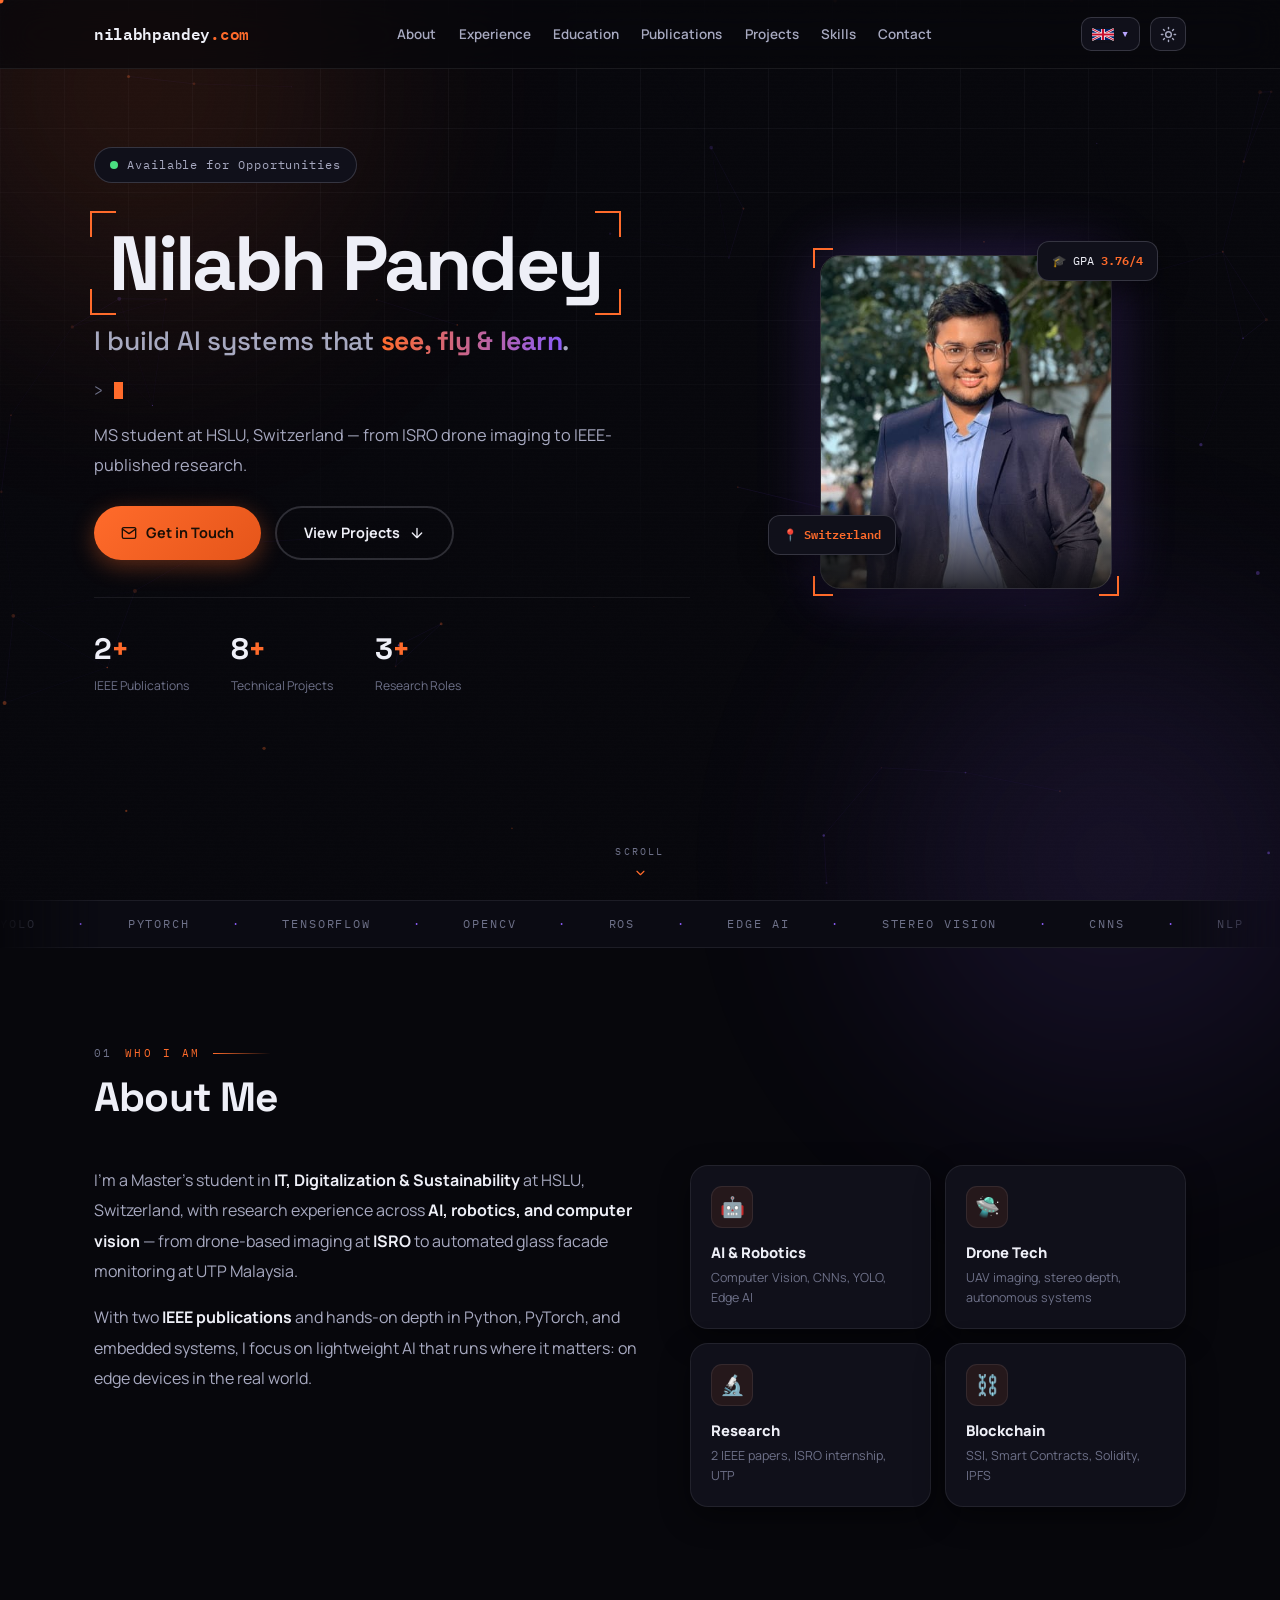
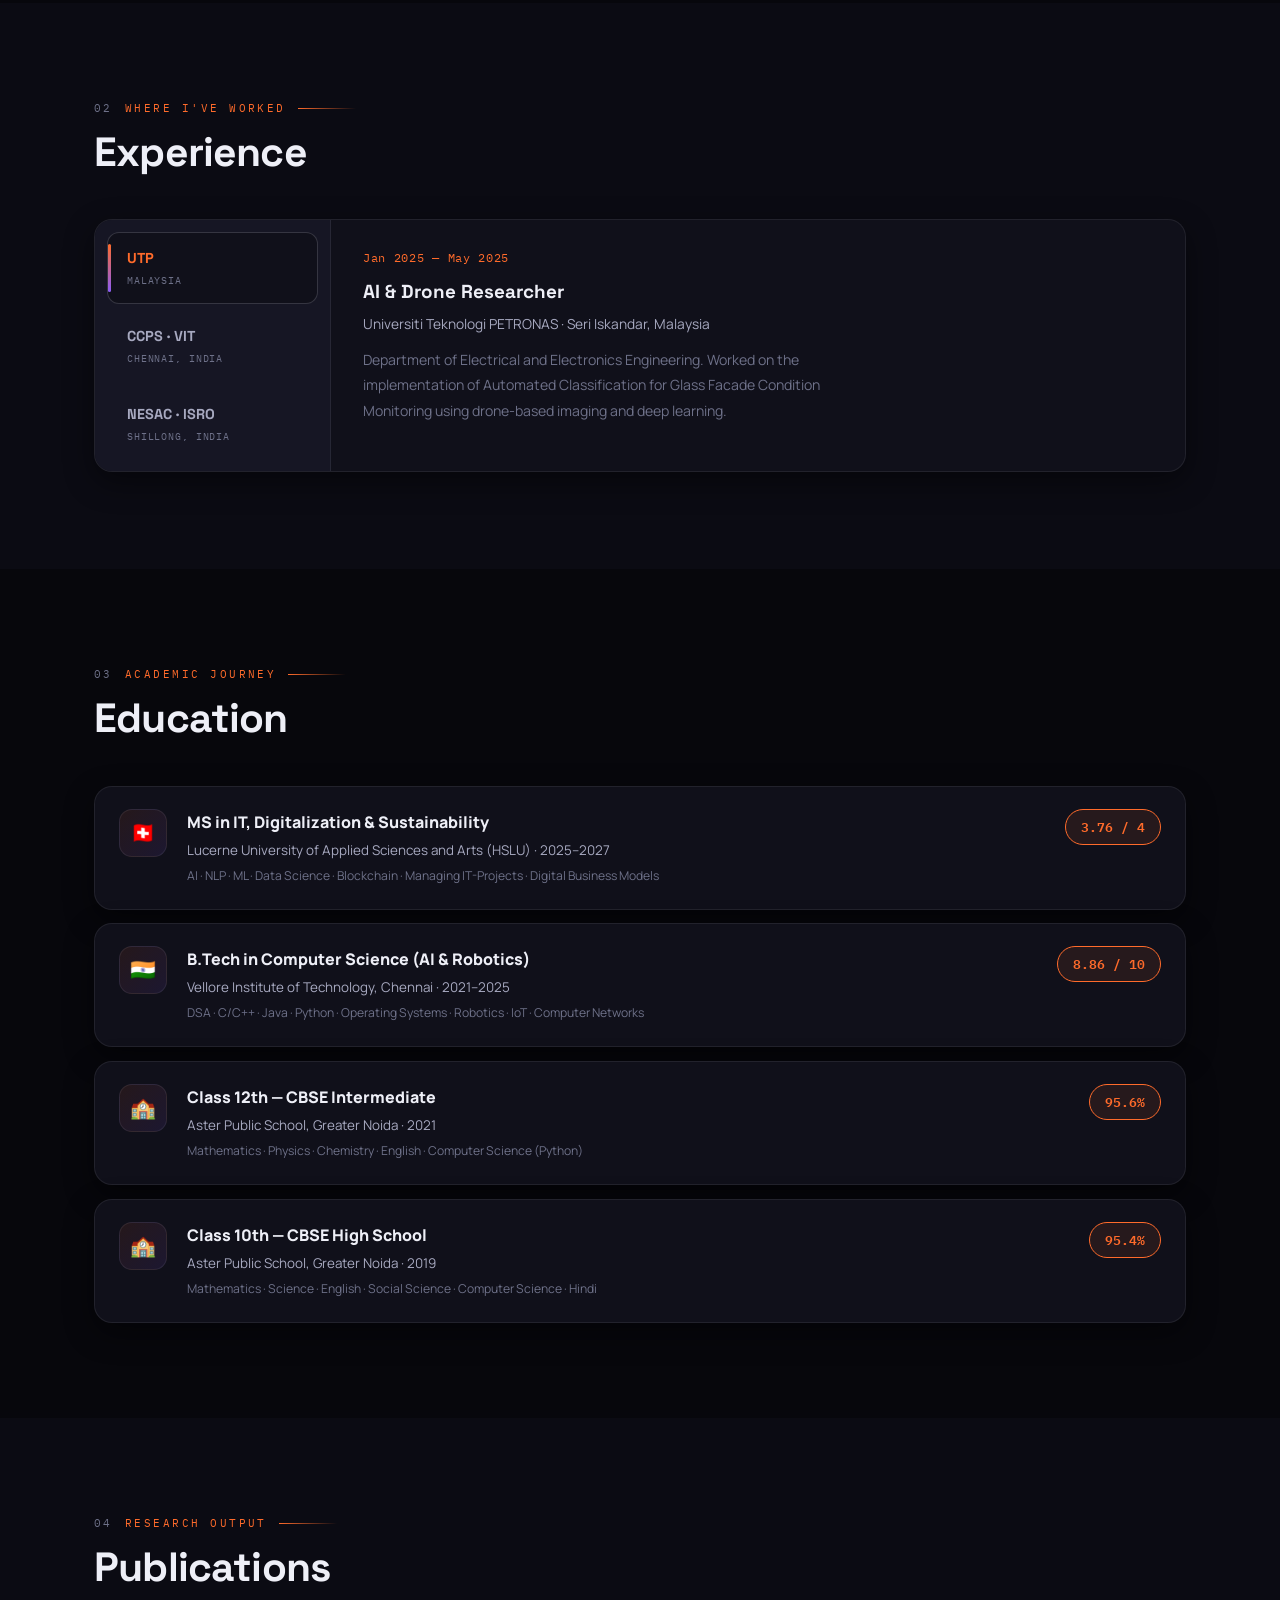
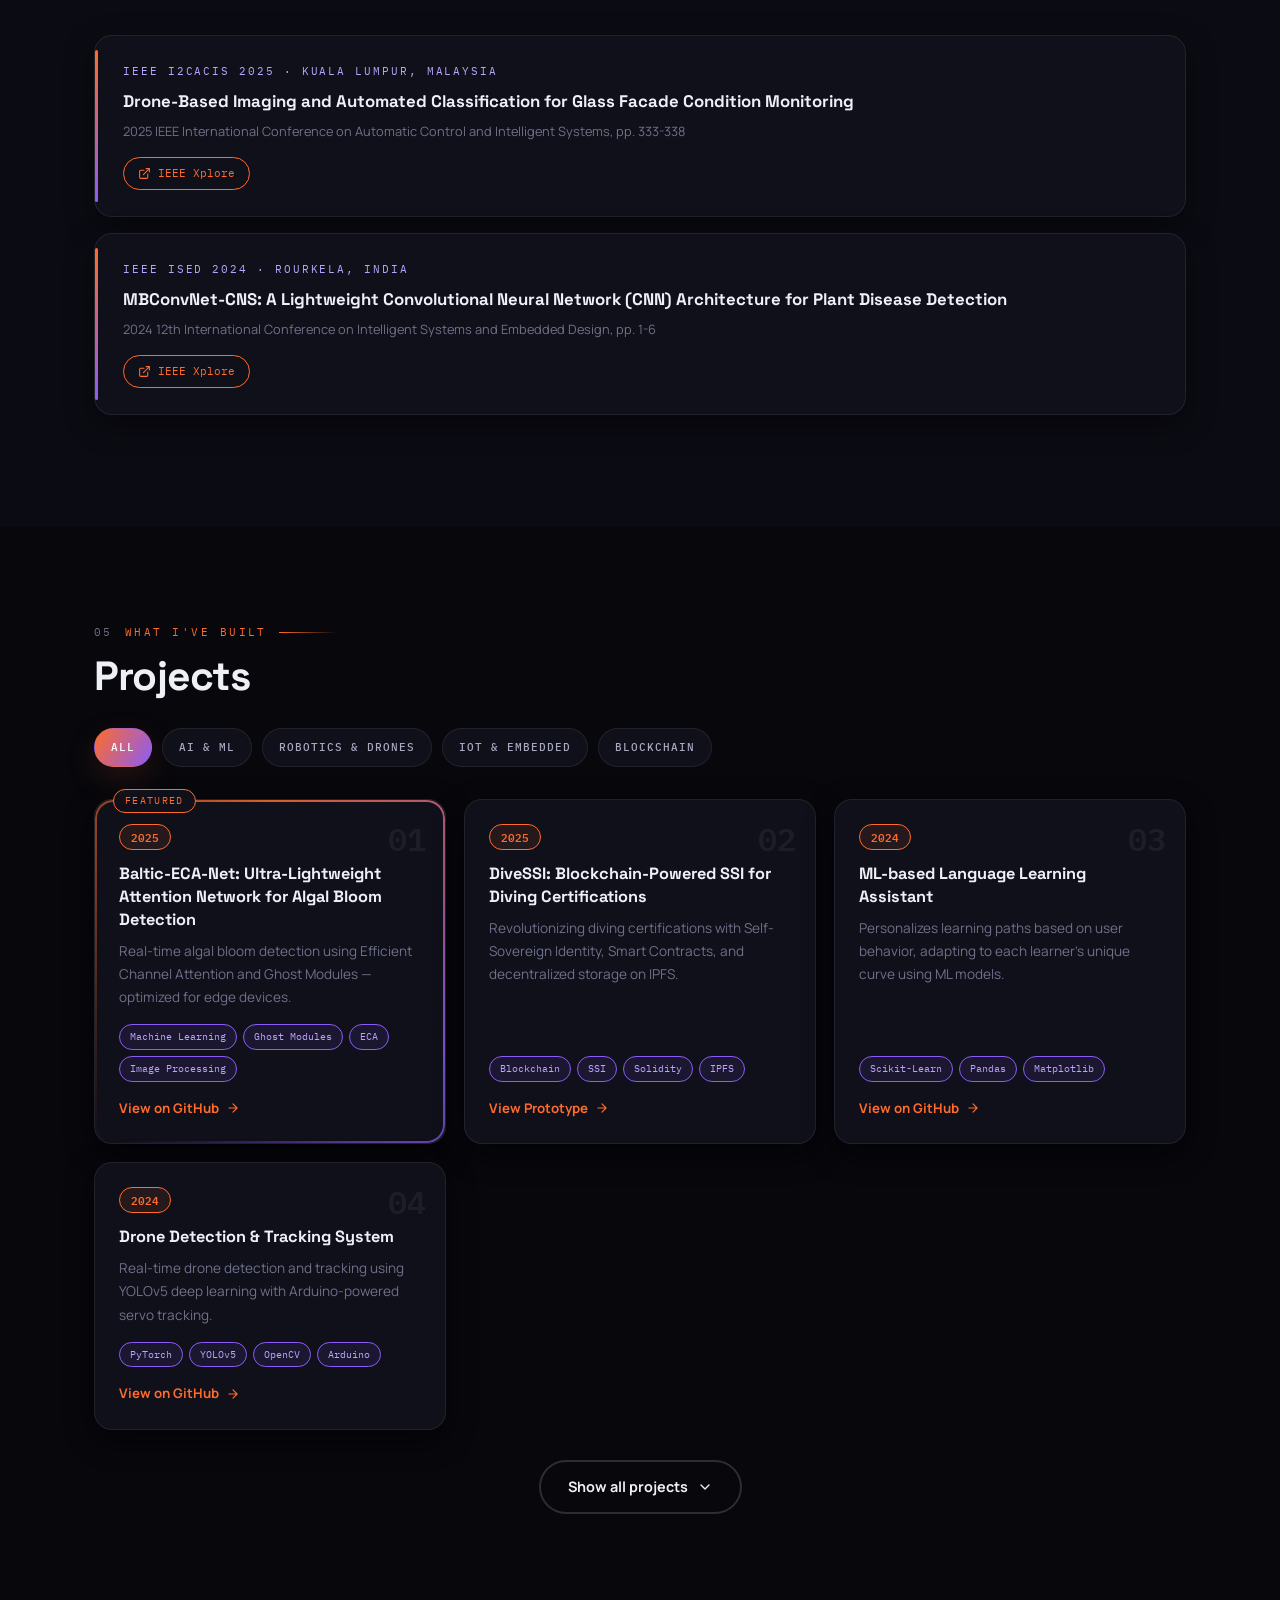
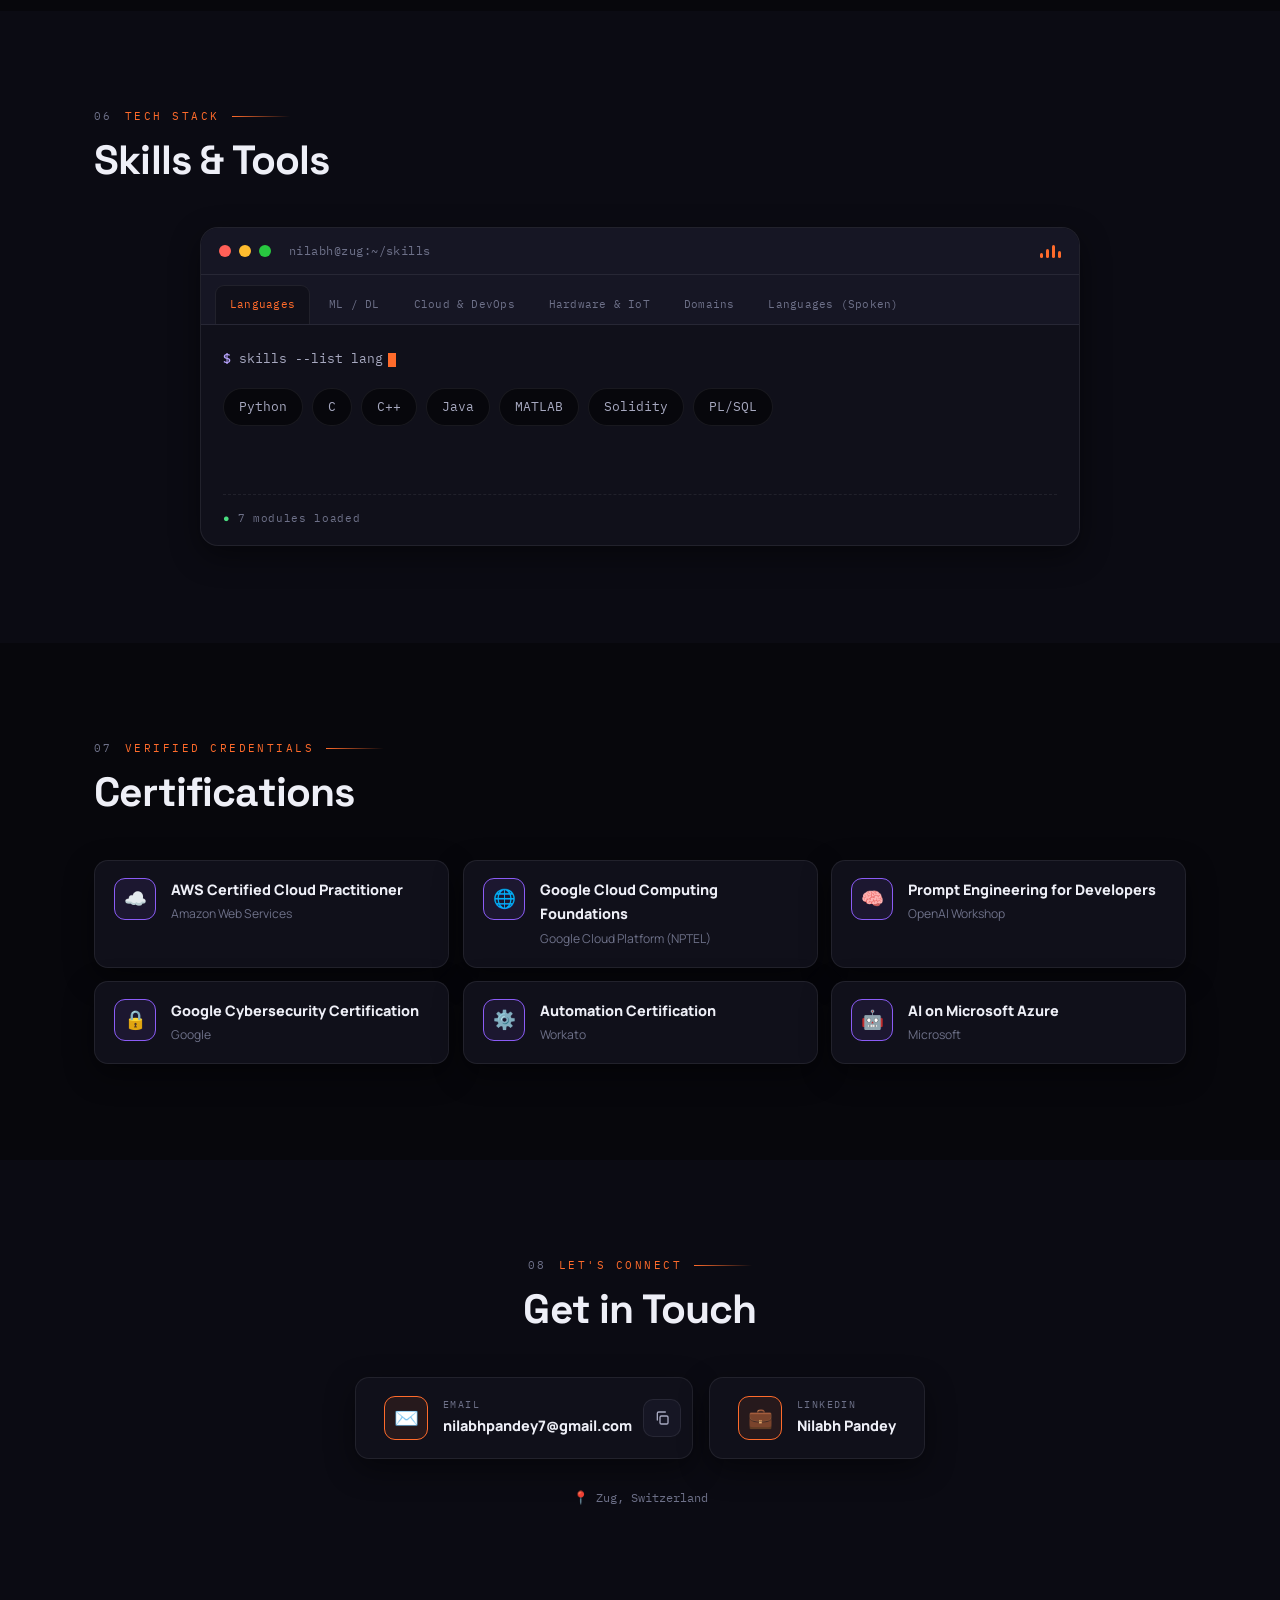
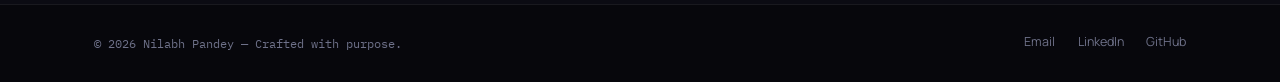
==== commit 57143164: "Update index.html" ====
--- a/index.html
+++ b/index.html
@@ -178,11 +178,6 @@
         .hero-name .corner:nth-child(3) { bottom:-2px; left:-4px; border-right:0; border-top:0; animation-delay:1.1s; }
         .hero-name .corner:nth-child(4) { bottom:-2px; right:-4px; border-left:0; border-top:0; animation-delay:1.2s; }
         @keyframes cornerIn { from { opacity:0; transform:scale(.4); } to { opacity:1; transform:none; } }
-        .det-tag { position:absolute; top:auto; bottom:calc(100% - 3px); left:-4px; font-family:var(--font-m); font-size:clamp(.55rem,1.1vw,.66rem);
-            letter-spacing:.1em; text-transform:uppercase; color:var(--accent); background:var(--card);
-            border:1px solid var(--accent); border-bottom:0; border-radius:6px 6px 0 0; padding:3px 9px 2px;
-            opacity:0; animation:tagIn .4s var(--ease) 1.35s forwards; }
-        @keyframes tagIn { from { opacity:0; transform:translateY(6px); } to { opacity:1; transform:none; } }
 
         .hero-tagline { font-family:var(--font-d); font-weight:500; font-size:clamp(1.22rem,2.6vw,1.66rem);
             letter-spacing:-.01em; color:var(--text-2); line-height:1.4; animation:riseIn .7s var(--ease) .16s both; }
@@ -215,18 +210,11 @@
         .pframe img { width:100%; height:100%; object-fit:cover; object-position:top; }
         .pframe::before { content:''; position:absolute; inset:0; z-index:1; pointer-events:none;
             background:linear-gradient(to top,var(--bg) 0%,transparent 34%); opacity:.85; }
-        .pscan { position:absolute; left:0; right:0; height:30%; top:-32%; z-index:2; pointer-events:none;
-            background:linear-gradient(180deg,transparent 0%,var(--accent-soft) 42%,rgba(255,107,43,.30) 50%,var(--accent-soft) 58%,transparent 100%);
-            animation:scan 4.6s var(--ease) 1.6s infinite; }
-        @keyframes scan { 0% { top:-32%; } 60%,100% { top:112%; } }
         .pcorner { position:absolute; width:20px; height:20px; border:2.5px solid var(--accent); z-index:3; opacity:0; animation:cornerIn .45s var(--ease) .8s forwards; }
         .pcorner.tl { top:-7px; left:-7px; border-right:0; border-bottom:0; }
         .pcorner.tr { top:-7px; right:-7px; border-left:0; border-bottom:0; animation-delay:.9s; }
         .pcorner.bl { bottom:-7px; left:-7px; border-right:0; border-top:0; animation-delay:1s; }
         .pcorner.br { bottom:-7px; right:-7px; border-left:0; border-top:0; animation-delay:1.1s; }
-        .tele { margin-top:16px; display:flex; gap:14px; justify-content:center; flex-wrap:wrap;
-            font-family:var(--font-m); font-size:.63rem; letter-spacing:.08em; text-transform:uppercase; color:var(--muted); }
-        .tele b { color:var(--accent); font-weight:500; }
         .fchip { position:absolute; z-index:4; display:flex; align-items:center; gap:7px; padding:9px 14px;
             background:var(--card); border:1px solid var(--line-2); border-radius:12px;
             font-family:var(--font-m); font-size:.72rem; white-space:nowrap; box-shadow:var(--shadow);
@@ -290,18 +278,27 @@
         .hl-title { font-weight:800; font-size:.92rem; margin-bottom:3px; }
         .hl-desc { font-size:.78rem; color:var(--muted); line-height:1.6; }
 
-        /* ═══════════ EXPERIENCE ═══════════ */
-        .xlog { position:relative; padding-left:36px; display:grid; gap:18px; }
-        .xlog::before { content:''; position:absolute; left:8px; top:8px; bottom:8px; width:2px; border-radius:2px;
-            background:linear-gradient(to bottom,var(--accent),var(--violet) 60%,transparent); }
-        .xitem { padding:22px 26px; }
-        .xitem::after { content:''; position:absolute; left:-34px; top:27px; width:12px; height:12px; border-radius:50%;
-            background:var(--accent); box-shadow:0 0 0 3px var(--bg-2),0 0 12px var(--accent-glow); }
-        section:not(.alt) .xitem::after { box-shadow:0 0 0 3px var(--bg),0 0 12px var(--accent-glow); }
-        .xdate { font-family:var(--font-m); font-size:.72rem; color:var(--accent); letter-spacing:.06em; margin-bottom:7px; }
-        .xrole { font-family:var(--font-d); font-weight:700; font-size:1.08rem; margin-bottom:3px; }
-        .xorg { font-size:.86rem; color:var(--text-2); margin-bottom:8px; }
-        .xdesc { font-size:.87rem; color:var(--muted); line-height:1.75; }
+        /* ═══════════ EXPERIENCE TABS ═══════════ */
+        .xp { display:grid; grid-template-columns:236px 1fr; padding:0; overflow:hidden; }
+        .xp-tabs { display:flex; flex-direction:column; gap:6px; padding:12px; background:var(--card-2); border-right:1px solid var(--line); }
+        .xp-tab { position:relative; text-align:left; display:flex; flex-direction:column; gap:3px; padding:13px 15px 13px 19px;
+            border:1px solid transparent; border-radius:12px; cursor:pointer; transition:background .25s,border-color .25s; }
+        .xp-tab .xp-co { font-family:var(--font-d); font-weight:700; font-size:.9rem; color:var(--text-2); transition:color .25s; }
+        .xp-tab .xp-loc { font-family:var(--font-m); font-size:.6rem; letter-spacing:.09em; text-transform:uppercase; color:var(--muted); }
+        .xp-tab:hover .xp-co { color:var(--text); }
+        .xp-tab.act { background:var(--card); border-color:var(--line-2); }
+        .xp-tab.act::before { content:''; position:absolute; left:0; top:11px; bottom:11px; width:3px; border-radius:3px;
+            background:linear-gradient(180deg,var(--accent),var(--violet)); }
+        .xp-tab.act .xp-co { color:var(--accent); }
+        .xp-panes { padding:28px 32px; min-height:232px; }
+        .xp-pane { display:none; }
+        .xp-pane.act { display:block; animation:paneIn .35s var(--ease); }
+        @keyframes paneIn { from { opacity:0; transform:translateY(10px); } to { opacity:1; transform:none; } }
+        .xdate { font-family:var(--font-m); font-size:.72rem; color:var(--accent); letter-spacing:.06em; margin-bottom:8px; }
+        .xrole { font-family:var(--font-d); font-weight:700; font-size:1.18rem; margin-bottom:4px; }
+        .xorg { font-size:.86rem; color:var(--text-2); margin-bottom:12px; }
+        .xdesc { font-size:.88rem; color:var(--muted); line-height:1.8; max-width:58ch; }
+
 
         /* ═══════════ EDUCATION ═══════════ */
         .edu-grid { display:grid; gap:14px; }
@@ -342,9 +339,6 @@
         .proj-link:hover { gap:11px; }
         .proj-link svg { width:14px; height:14px; stroke:currentColor; fill:none; stroke-width:2; stroke-linecap:round; stroke-linejoin:round; }
 
-        /* ═══════════ SKILLS ═══════════ */
-        .skills-grid { display:grid; grid-template-columns:repeat(auto-fill,minmax(300px,1fr)); gap:18px; }
-        .skill-group { padding:24px; }
 
         /* ═══════════ SKILLS TERMINAL ═══════════ */
         .xterm { max-width:880px; margin:0 auto; padding:0; overflow:hidden; font-family:var(--font-m); }
@@ -384,13 +378,6 @@
             animation:fspin 5.5s linear infinite; opacity:.85; }
         @keyframes fspin { to { --fang:360deg; } }
         .feat-badge { position:absolute; top:-11px; left:18px; z-index:2; font-family:var(--font-m); font-size:.6rem; letter-spacing:.14em; color:var(--accent); background:var(--card); border:1px solid var(--accent); border-radius:999px; padding:3px 11px; }
-        .sg-title { font-family:var(--font-m); font-size:.7rem; color:var(--accent); text-transform:uppercase; letter-spacing:.18em;
-            margin-bottom:15px; padding-bottom:11px; border-bottom:1px solid var(--line); }
-        .pills { display:flex; flex-wrap:wrap; gap:8px; }
-        .pill { font-size:.8rem; color:var(--text-2); background:var(--bg); border:1.5px solid var(--line); border-radius:999px; padding:6px 14px;
-            transition:border-color .3s,color .3s,background .3s,box-shadow .3s,transform .3s; }
-        section.alt .pill { background:var(--card-2); }
-        .pill:hover { border-color:var(--accent); color:var(--accent); background:var(--accent-soft); box-shadow:0 0 12px var(--accent-glow); transform:translateY(-1px); }
 
         /* ═══════════ CERTIFICATIONS ═══════════ */
         .certs-grid { display:grid; grid-template-columns:repeat(auto-fill,minmax(320px,1fr)); gap:14px; }
@@ -498,9 +485,6 @@
             color:var(--text); opacity:.06; pointer-events:none; }
         [data-theme="light"] .proj-card::after { opacity:.08; }
 
-        /* ═══════════ SKILL COUNT BADGE ═══════════ */
-        .sk-count { font-family:var(--font-m); font-size:.62rem; font-weight:500; color:var(--muted);
-            border:1px solid var(--line); border-radius:6px; padding:2px 7px; margin-left:10px; letter-spacing:.06em; }
 
         /* ═══════════ COPY EMAIL + TOAST ═══════════ */
         .ccwrap { position:relative; display:flex; }
@@ -516,15 +500,61 @@
             font-weight:600; box-shadow:var(--shadow); opacity:0; pointer-events:none; transition:opacity .3s, transform .3s; z-index:250; }
         .toast.show { opacity:1; transform:translate(-50%,0); }
 
+        /* ═══════════ SHOW MORE PROJECTS ═══════════ */
+        .proj-morewrap { display:flex; justify-content:center; margin-top:30px; }
+        #projMore svg { transition:transform .3s var(--ease); }
+        #projMore.open svg { transform:rotate(180deg); }
+
+        /* ═══════════ MOBILE POLISH ═══════════ */
+        @media (max-width:768px) {
+            .hero { min-height:auto; }
+            .hero-inner { gap:22px; padding:30px 20px 52px; text-align:center; }
+            .pframe { width:min(218px,60vw); }
+            .hero-name { margin:20px 0 8px; }
+            .hero-desc { margin-left:auto; margin-right:auto; font-size:.95rem; }
+            .hero-cta { justify-content:center; }
+            .stats { justify-content:center; gap:24px; margin-top:26px; padding-top:20px; }
+            .stat-n { font-size:1.45rem; }
+            .stat-l { font-size:.7rem; }
+            .container { padding:0 20px; }
+            section { padding:60px 0; }
+            .head { margin-bottom:30px; }
+            .title { font-size:clamp(1.55rem,6.4vw,2rem); }
+            .proj-card { padding:20px; }
+            .proj-card::after { font-size:1.5rem; top:10px; right:14px; }
+            .xt-body { padding:18px 16px 16px; }
+            .chip { font-size:.74rem; padding:6px 12px; }
+            .xp { grid-template-columns:1fr; }
+            .xp-tabs { flex-direction:row; overflow-x:auto; border-right:0; border-bottom:1px solid var(--line); scrollbar-width:none; }
+            .xp-tabs::-webkit-scrollbar { display:none; }
+            .xp-tab { flex:0 0 auto; padding:10px 14px; }
+            .xp-tab.act::before { left:14px; right:14px; top:auto; bottom:-1px; width:auto; height:2.5px;
+                background:linear-gradient(90deg,var(--accent),var(--violet)); }
+            .xp-panes { padding:20px 18px 22px; min-height:0; }
+            .certs-grid { grid-template-columns:none; grid-auto-flow:column; grid-auto-columns:min(76%,300px);
+                overflow-x:auto; scroll-snap-type:x mandatory; padding:2px 2px 10px; scrollbar-width:none; -webkit-overflow-scrolling:touch; }
+            .certs-grid::-webkit-scrollbar { display:none; }
+            .cert-card { scroll-snap-align:start; }
+            .marquee { padding:11px 0; }
+            .mq-set { gap:1.8rem; padding-right:1.8rem; font-size:.68rem; }
+            .btt { right:16px; bottom:16px; width:42px; height:42px; }
+            .nav-inner { padding:0 18px; }
+            .logo { font-size:.92rem; }
+        }
+
         /* ═══════════ PRINT ═══════════ */
         @media print {
             html { --bg:#fff; --bg-2:#fff; --card:#fff; --card-2:#fff; --text:#111; --text-2:#333; --muted:#555;
                 --line:#ddd; --line-2:#bbb; --shadow:none; --shadow-a:none; --shadow-v:none; }
             #stars,.aurora,.grid-layer,.scanlines,.grain,#progress,.cursor-dot,.cursor-ring,.nav,.mmenu,#btt,.marquee,
-            .scroll-hint,.det-tag,.pscan,.tele,.fchip,.filterbar,.copy-btn,#boot,.toast,.hero-cta,.chip-live,.caret { display:none !important; }
+            .scroll-hint,.fchip,.filterbar,.proj-morewrap,.copy-btn,#boot,.toast,.hero-cta,.chip-live,.caret { display:none !important; }
             .grad { background:none; color:#111; -webkit-text-fill-color:#111; animation:none; }
             .reveal,.hero-inner { opacity:1 !important; transform:none !important; filter:none !important; }
             .card { break-inside:avoid; }
+            .proj-card { display:flex !important; }
+            .xp { display:block; }
+            .xp-tabs { display:none !important; }
+            .xp-pane { display:block !important; padding-bottom:14px; }
             section { padding:26px 0 !important; }
             .hero { min-height:auto; }
             a { color:#111; }
@@ -533,10 +563,9 @@
         @media (prefers-reduced-motion:reduce) {
             *,*::before,*::after { animation-duration:.01ms !important; animation-iteration-count:1 !important; transition-duration:.01ms !important; }
             html { scroll-behavior:auto; }
-            .pscan,.mq-track,.scroll-hint svg { animation:none !important; }
-            .pscan { display:none; }
+            .mq-track,.scroll-hint svg { animation:none !important; }
             .reveal { opacity:1; transform:none; filter:none; }
-            .hero-name .corner,.pcorner,.det-tag { opacity:1; }
+            .hero-name .corner,.pcorner { opacity:1; }
             .xt-caret,.xt-sig i,.fring { animation:none !important; }
             .chip { animation:none !important; opacity:1; transform:none; }
         }
@@ -652,12 +681,11 @@
                 <div class="chip-live"><span class="dot" aria-hidden="true"></span><span data-i18n="hero_tag">Available for Opportunities</span></div>
                 <h1 class="hero-name">
                     <span class="corner" aria-hidden="true"></span><span class="corner" aria-hidden="true"></span><span class="corner" aria-hidden="true"></span><span class="corner" aria-hidden="true"></span>
-                    <span class="det-tag" aria-hidden="true">researcher &middot; conf 0.99</span>
                     <span id="heroName" data-scramble data-i18n="name_full">Nilabh Pandey</span>
                 </h1>
                 <p class="hero-tagline" data-i18n-html="hero_tagline">I build AI systems that <span class='grad'>see, fly &amp; learn</span>.</p>
                 <p class="role-line"><span class="pr" aria-hidden="true">&gt;</span><span id="roleText">AI Researcher</span><span class="caret" aria-hidden="true"></span></p>
-                <p class="hero-desc" data-i18n="hero_desc">AI Researcher &amp; MS student at HSLU, Switzerland — blending computer vision, drone-based imaging, and machine learning with real-world innovation. From ISRO to IEEE publications, turning research into impact.</p>
+                <p class="hero-desc" data-i18n="hero_desc">MS student at HSLU, Switzerland &mdash; from ISRO drone imaging to IEEE-published research.</p>
                 <div class="hero-cta">
                     <a href="#contact" class="btn btn-primary magnetic"><svg viewBox="0 0 24 24"><path d="M4 4h16c1.1 0 2 .9 2 2v12c0 1.1-.9 2-2 2H4c-1.1 0-2-.9-2-2V6c0-1.1.9-2 2-2z"/><path d="M22 6l-10 7L2 6"/></svg><span data-i18n="hero_cta">Get in Touch</span></a>
                     <a href="#projects" class="btn btn-outline magnetic"><span data-i18n="hero_cta2">View Projects</span><svg viewBox="0 0 24 24"><path d="M12 5v14M5 12l7 7 7-7"/></svg></a>
@@ -674,12 +702,10 @@
                 <div class="pframe">
                     <img src="Nilabh_Pandey_Image.jpg" alt="Nilabh Pandey smiling outdoors, wearing a navy blazer over a light blue shirt" data-i18n-alt="alt_photo" fetchpriority="high" decoding="async"
                          onerror="this.onerror=null;this.src='data:image/svg+xml,%3Csvg xmlns=%22http://www.w3.org/2000/svg%22 viewBox=%220 0 350 400%22%3E%3Crect width=%22350%22 height=%22400%22 fill=%22%230F0F1A%22/%3E%3Cpath d=%22M28 46V28h18M322 354v18h-18%22 stroke=%22%23FF6B2B%22 stroke-width=%225%22 fill=%22none%22/%3E%3Ctext x=%22175%22 y=%22218%22 text-anchor=%22middle%22 font-family=%22Arial%22 font-size=%2286%22 font-weight=%22700%22 fill=%22%233A3B55%22%3ENP%3C/text%3E%3C/svg%3E'">
-                    <span class="pscan" aria-hidden="true"></span>
                 </div>
                 <div class="fchip gpa"><span aria-hidden="true">&#127891;</span><span>GPA</span><b>3.76/4</b></div>
                 <div class="fchip loc"><span aria-hidden="true">&#128205;</span><b data-i18n="badge_loc">Switzerland</b></div>
                 </div>
-                <div class="tele" aria-hidden="true"><span>LAT <b>47.17&deg;N</b></span><span>LON <b>8.51&deg;E</b></span><span>ALT <b>425M</b></span><span>SYS <b>NOMINAL</b></span><span>T <b id="teleClock">--:--:--</b></span></div>
             </div>
         </div>
         <a class="scroll-hint" href="#about"><span data-i18n="hero_scroll">scroll</span><svg viewBox="0 0 24 24"><path d="M6 9l6 6 6-6"/></svg></a>
@@ -700,9 +726,8 @@
             </div>
             <div class="about-grid">
                 <div class="about-text reveal" data-i18n-html="about_text">
-                    <p>I am a Master's student in <strong>IT, Digitalization &amp; Sustainability</strong> at Lucerne University of Applied Sciences and Arts (HSLU), Switzerland. With research experience spanning <strong>AI, Robotics, and Computer Vision</strong>, I bring a unique blend of academic rigor and hands-on engineering.</p>
-                    <p>My journey has taken me from building <strong>drone-based imaging systems at ISRO</strong> (India's space agency) to developing <strong>automated glass facade monitoring</strong> at Universiti Teknologi PETRONAS in Malaysia. I'm passionate about deploying lightweight, efficient AI models on edge devices — making intelligence accessible where it matters most.</p>
-                    <p>With published work in <strong>IEEE conferences</strong> and expertise across Python, PyTorch, TensorFlow, and embedded systems, I bridge the gap between deep learning research and real-world robotic applications.</p>
+                    <p>I'm a Master's student in <strong>IT, Digitalization &amp; Sustainability</strong> at HSLU, Switzerland, with research experience across <strong>AI, robotics, and computer vision</strong> &mdash; from drone-based imaging at <strong>ISRO</strong> to automated glass facade monitoring at UTP Malaysia.</p>
+                    <p>With two <strong>IEEE publications</strong> and hands-on depth in Python, PyTorch, and embedded systems, I focus on lightweight AI that runs where it matters: on edge devices in the real world.</p>
                 </div>
                 <div class="hl-grid reveal">
                     <div class="card hov-a hl-card"><div class="hl-icon" aria-hidden="true">&#129302;</div><div class="hl-title" data-i18n="hl_ai">AI &amp; Robotics</div><div class="hl-desc" data-i18n="hl_ai_d">Computer Vision, CNNs, YOLO, Edge AI</div></div>
@@ -720,10 +745,17 @@
                 <div class="eyebrow"><span class="idx">02</span><span data-i18n="label_exp">Where I've Worked</span></div>
                 <h2 class="title" data-i18n="title_exp">Experience</h2>
             </div>
-            <div class="xlog">
-                <div class="card hov-a xitem reveal"><div class="xdate">Jan 2025 &mdash; May 2025</div><div class="xrole" data-i18n="exp1_role">AI &amp; Drone Researcher</div><div class="xorg">Universiti Teknologi PETRONAS &middot; Seri Iskandar, Malaysia</div><div class="xdesc" data-i18n="exp1_desc">Department of Electrical and Electronics Engineering. Worked on the implementation of Automated Classification for Glass Facade Condition Monitoring using drone-based imaging and deep learning.</div></div>
-                <div class="card hov-a xitem reveal"><div class="xdate">Aug 2024 &mdash; Dec 2024</div><div class="xrole" data-i18n="exp2_role">Research Intern</div><div class="xorg">Centre for Cyber Physical Systems (CCPS) &middot; VIT Chennai, India</div><div class="xdesc" data-i18n="exp2_desc">R&amp;D facility for AI and IoT innovation. Developed lightweight CNN models (MBConvNet-CNS) and their application in plant leaf disease classification.</div></div>
-                <div class="card hov-a xitem reveal"><div class="xdate">May 2024 &mdash; Jul 2024</div><div class="xrole" data-i18n="exp3_role">Research Intern</div><div class="xorg">NESAC (ISRO) &middot; Department of Space, Govt. of India &middot; Shillong</div><div class="xdesc" data-i18n="exp3_desc">Worked on the implementation of Stereo/Depth Cameras for Unmanned Aerial Vehicles (UAVs) under the Department of Space, Government of India.</div></div>
+            <div class="xp card reveal" id="xpBox">
+                <div class="xp-tabs" role="tablist" aria-label="Research positions">
+                    <button class="xp-tab act" type="button" role="tab" aria-selected="true"><span class="xp-co">UTP</span><span class="xp-loc">Malaysia</span></button>
+                    <button class="xp-tab" type="button" role="tab" aria-selected="false"><span class="xp-co">CCPS &middot; VIT</span><span class="xp-loc">Chennai, India</span></button>
+                    <button class="xp-tab" type="button" role="tab" aria-selected="false"><span class="xp-co">NESAC &middot; ISRO</span><span class="xp-loc">Shillong, India</span></button>
+                </div>
+                <div class="xp-panes">
+                    <div class="xp-pane act"><div class="xdate">Jan 2025 &mdash; May 2025</div><h3 class="xrole" data-i18n="exp1_role">AI &amp; Drone Researcher</h3><div class="xorg">Universiti Teknologi PETRONAS &middot; Seri Iskandar, Malaysia</div><p class="xdesc" data-i18n="exp1_desc">Department of Electrical and Electronics Engineering. Worked on the implementation of Automated Classification for Glass Facade Condition Monitoring using drone-based imaging and deep learning.</p></div>
+                    <div class="xp-pane"><div class="xdate">Aug 2024 &mdash; Dec 2024</div><h3 class="xrole" data-i18n="exp2_role">Research Intern</h3><div class="xorg">Centre for Cyber Physical Systems (CCPS) &middot; VIT Chennai, India</div><p class="xdesc" data-i18n="exp2_desc">R&amp;D facility for AI and IoT innovation. Developed lightweight CNN models (MBConvNet-CNS) and their application in plant leaf disease classification.</p></div>
+                    <div class="xp-pane"><div class="xdate">May 2024 &mdash; Jul 2024</div><h3 class="xrole" data-i18n="exp3_role">Research Intern</h3><div class="xorg">NESAC (ISRO) &middot; Department of Space, Govt. of India &middot; Shillong</div><p class="xdesc" data-i18n="exp3_desc">Worked on the implementation of Stereo/Depth Cameras for Unmanned Aerial Vehicles (UAVs) under the Department of Space, Government of India.</p></div>
+                </div>
             </div>
         </div>
     </section>
@@ -777,6 +809,7 @@
                 <div class="card hov-a proj-card reveal" data-cat="iot"><div class="proj-top"><span class="proj-year">2023</span></div><div class="proj-name" data-i18n="p7_name">Automatic Arduino Car Parking System</div><div class="proj-desc" data-i18n="p7_desc">Automated parking system with proximity-based vehicle detection, slot allocation, and servo-controlled barrier gates.</div><div class="proj-tags"><span class="tag">Arduino</span><span class="tag">IR Sensor</span><span class="tag">Servo</span></div></div>
                 <div class="card hov-a proj-card reveal" data-cat="rob iot"><div class="proj-top"><span class="proj-year">2022</span></div><div class="proj-name" data-i18n="p8_name">Smart Floor Cleaning Robot</div><div class="proj-desc" data-i18n="p8_desc">Autonomous floor-cleaning rover with vacuuming and mopping capabilities, obstacle avoidance via ultrasonic sensors.</div><div class="proj-tags"><span class="tag">HC-SR04</span><span class="tag">L298N</span><span class="tag">Arduino</span></div></div>
             </div>
+            <div class="proj-morewrap reveal"><button class="btn btn-outline" id="projMore" type="button" aria-expanded="false"><span data-i18n="p_more">Show all projects</span><svg viewBox="0 0 24 24"><path d="M6 9l6 6 6-6"/></svg></button></div>
         </div>
     </section>
 
@@ -881,12 +914,12 @@
         hero_tag: "Available for Opportunities",
         hero_tagline: "I build AI systems that <span class='grad'>see, fly &amp; learn</span>.",
         roles: ["AI Researcher", "Drone & CV Engineer", "MS Student @ HSLU", "IEEE Author", "Robotics Builder"],
-        hero_desc: "AI Researcher & MS student at HSLU, Switzerland — blending computer vision, drone-based imaging, and machine learning with real-world innovation. From ISRO to IEEE publications, turning research into impact.",
+        hero_desc: "MS student at HSLU, Switzerland — from ISRO drone imaging to IEEE-published research.",
         hero_cta: "Get in Touch", hero_cta2: "View Projects", hero_scroll: "scroll",
         stat_pub: "IEEE Publications", stat_proj: "Technical Projects", stat_roles: "Research Roles",
         badge_loc: "Switzerland",
         label_about: "Who I Am", title_about: "About Me",
-        about_text: "<p>I am a Master's student in <strong>IT, Digitalization &amp; Sustainability</strong> at Lucerne University of Applied Sciences and Arts (HSLU), Switzerland. With research experience spanning <strong>AI, Robotics, and Computer Vision</strong>, I bring a unique blend of academic rigor and hands-on engineering.</p><p>My journey has taken me from building <strong>drone-based imaging systems at ISRO</strong> (India's space agency) to developing <strong>automated glass facade monitoring</strong> at Universiti Teknologi PETRONAS in Malaysia. I'm passionate about deploying lightweight, efficient AI models on edge devices — making intelligence accessible where it matters most.</p><p>With published work in <strong>IEEE conferences</strong> and expertise across Python, PyTorch, TensorFlow, and embedded systems, I bridge the gap between deep learning research and real-world robotic applications.</p>",
+        about_text: "<p>I'm a Master's student in <strong>IT, Digitalization &amp; Sustainability</strong> at HSLU, Switzerland, with research experience across <strong>AI, robotics, and computer vision</strong> — from drone-based imaging at <strong>ISRO</strong> to automated glass facade monitoring at UTP Malaysia.</p><p>With two <strong>IEEE publications</strong> and hands-on depth in Python, PyTorch, and embedded systems, I focus on lightweight AI that runs where it matters: on edge devices in the real world.</p>",
         hl_ai: "AI & Robotics", hl_ai_d: "Computer Vision, CNNs, YOLO, Edge AI",
         hl_drone: "Drone Tech", hl_drone_d: "UAV imaging, stereo depth, autonomous systems",
         hl_research: "Research", hl_research_d: "2 IEEE papers, ISRO internship, UTP",
@@ -926,7 +959,7 @@
         label_contact: "Let's Connect", title_contact: "Get in Touch",
         c_email: "Email", location: "Zug, Switzerland",
         meta_desc: "AI researcher and robotics engineer in Switzerland — drone imaging, computer vision, and IEEE-published research. Portfolio of Nilabh Pandey.",
-        f_all: "All", f_ai: "AI & ML", f_rob: "Robotics & Drones", f_iot: "IoT & Embedded", f_bc: "Blockchain",
+        f_all: "All", f_ai: "AI & ML", f_rob: "Robotics & Drones", f_iot: "IoT & Embedded", f_bc: "Blockchain", p_more: "Show all projects", p_less: "Show less",
         copied: "Copied!", copy_email: "Copy email", xt_loaded: "modules loaded",
         logo_name: "nilabhpandey", name_full: "Nilabh Pandey", alt_photo: "Nilabh Pandey smiling outdoors, wearing a navy blazer over a light blue shirt", footer_note: "Crafted with purpose.", btt: "Back to top"
     },
@@ -936,12 +969,12 @@
         hero_tag: "Offen für neue Möglichkeiten",
         hero_tagline: "Ich baue KI-Systeme, die <span class='grad'>sehen, fliegen &amp; lernen</span>.",
         roles: ["KI-Forscher", "Drohnen- & CV-Ingenieur", "MS-Student @ HSLU", "IEEE-Autor", "Robotik-Entwickler"],
-        hero_desc: "KI-Forscher & Masterstudent an der HSLU, Schweiz — vereint Computer Vision, drohnengestützte Bildgebung und maschinelles Lernen mit realer Innovation. Von ISRO bis zu IEEE-Publikationen: Forschung mit Wirkung.",
+        hero_desc: "MS-Student an der HSLU, Schweiz — von ISRO-Drohnenbildgebung bis zu IEEE-publizierter Forschung.",
         hero_cta: "Kontakt aufnehmen", hero_cta2: "Projekte ansehen", hero_scroll: "scrollen",
         stat_pub: "IEEE-Publikationen", stat_proj: "Technische Projekte", stat_roles: "Forschungsstellen",
         badge_loc: "Schweiz",
         label_about: "Wer ich bin", title_about: "Über mich",
-        about_text: "<p>Ich bin Masterstudent in <strong>IT, Digitalisierung &amp; Nachhaltigkeit</strong> an der Hochschule Luzern (HSLU), Schweiz. Mit Forschungserfahrung in <strong>KI, Robotik und Computer Vision</strong> verbinde ich akademische Strenge mit praktischer Ingenieurskunst.</p><p>Mein Weg führte mich vom Aufbau <strong>drohnengestützter Bildgebungssysteme bei ISRO</strong> (Indiens Weltraumagentur) bis zur Entwicklung <strong>automatisierter Glasfassaden-Überwachung</strong> an der Universiti Teknologi PETRONAS in Malaysia. Meine Leidenschaft gilt dem Einsatz leichtgewichtiger, effizienter KI-Modelle auf Edge-Geräten — Intelligenz dort, wo sie am meisten bewirkt.</p><p>Mit Veröffentlichungen auf <strong>IEEE-Konferenzen</strong> und Expertise in Python, PyTorch, TensorFlow und eingebetteten Systemen schliesse ich die Lücke zwischen Deep-Learning-Forschung und realen Roboteranwendungen.</p>",
+        about_text: "<p>Ich bin Masterstudent in <strong>IT, Digitalisierung &amp; Nachhaltigkeit</strong> an der HSLU, Schweiz, mit Forschungserfahrung in <strong>KI, Robotik und Computer Vision</strong> — von drohnengestützter Bildgebung bei <strong>ISRO</strong> bis zur automatisierten Glasfassaden-Überwachung an der UTP in Malaysia.</p><p>Mit zwei <strong>IEEE-Publikationen</strong> und praktischer Tiefe in Python, PyTorch und eingebetteten Systemen konzentriere ich mich auf leichtgewichtige KI, die dort läuft, wo es zählt: auf Edge-Geräten in der realen Welt.</p>",
         hl_ai: "KI & Robotik", hl_ai_d: "Computer Vision, CNNs, YOLO, Edge-KI",
         hl_drone: "Drohnentechnik", hl_drone_d: "UAV-Bildgebung, Stereo-Tiefe, autonome Systeme",
         hl_research: "Forschung", hl_research_d: "2 IEEE-Paper, ISRO-Praktikum, UTP",
@@ -981,7 +1014,7 @@
         label_contact: "Kontakt aufnehmen", title_contact: "In Kontakt treten",
         c_email: "E-Mail", location: "Zug, Schweiz",
         meta_desc: "KI-Forscher und Robotik-Ingenieur in der Schweiz — Drohnenbildgebung, Computer Vision und IEEE-publizierte Forschung. Portfolio von Nilabh Pandey.",
-        f_all: "Alle", f_ai: "KI & ML", f_rob: "Robotik & Drohnen", f_iot: "IoT & Embedded", f_bc: "Blockchain",
+        f_all: "Alle", f_ai: "KI & ML", f_rob: "Robotik & Drohnen", f_iot: "IoT & Embedded", f_bc: "Blockchain", p_more: "Alle Projekte anzeigen", p_less: "Weniger anzeigen",
         copied: "Kopiert!", copy_email: "E-Mail kopieren", xt_loaded: "Module geladen",
         logo_name: "nilabhpandey", name_full: "Nilabh Pandey", alt_photo: "Nilabh Pandey lächelt im Freien, in marineblauem Blazer und hellblauem Hemd", footer_note: "Mit Sorgfalt gebaut.", btt: "Nach oben"
     },
@@ -991,12 +1024,12 @@
         hero_tag: "Disponible pour de nouvelles opportunités",
         hero_tagline: "Je conçois des systèmes d'IA qui <span class='grad'>voient, volent et apprennent</span>.",
         roles: ["Chercheur en IA", "Ingénieur drones & vision", "Étudiant MS @ HSLU", "Auteur IEEE", "Créateur robotique"],
-        hero_desc: "Chercheur en IA & étudiant en Master à la HSLU, Suisse — alliant vision par ordinateur, imagerie par drone et apprentissage automatique avec l'innovation concrète. De l'ISRO aux publications IEEE, transformer la recherche en impact.",
+        hero_desc: "Étudiant en MS à la HSLU, Suisse — de l'imagerie par drone à l'ISRO aux publications IEEE.",
         hero_cta: "Me contacter", hero_cta2: "Voir les projets", hero_scroll: "défiler",
         stat_pub: "Publications IEEE", stat_proj: "Projets techniques", stat_roles: "Postes de recherche",
         badge_loc: "Suisse",
         label_about: "Qui suis-je", title_about: "À propos de moi",
-        about_text: "<p>Je suis étudiant en Master en <strong>IT, Digitalisation &amp; Durabilité</strong> à la Haute école de Lucerne (HSLU), Suisse. Fort d'une expérience de recherche en <strong>IA, Robotique et Vision par ordinateur</strong>, j'apporte un mélange unique de rigueur académique et de compétences pratiques en ingénierie.</p><p>Mon parcours m'a mené de la conception de <strong>systèmes d'imagerie par drone à l'ISRO</strong> (l'agence spatiale indienne) au développement de la <strong>surveillance automatisée de façades vitrées</strong> à l'Universiti Teknologi PETRONAS en Malaisie. Je suis passionné par le déploiement de modèles d'IA légers et efficaces sur des appareils embarqués.</p><p>Avec des travaux publiés lors de <strong>conférences IEEE</strong> et une expertise en Python, PyTorch, TensorFlow et systèmes embarqués, je fais le pont entre la recherche en apprentissage profond et les applications robotiques réelles.</p>",
+        about_text: "<p>Je suis étudiant en Master en <strong>IT, Digitalisation &amp; Durabilité</strong> à la HSLU, en Suisse, avec une expérience de recherche en <strong>IA, robotique et vision par ordinateur</strong> — de l'imagerie par drone à l'<strong>ISRO</strong> à la surveillance automatisée de façades vitrées à l'UTP en Malaisie.</p><p>Avec deux <strong>publications IEEE</strong> et une solide pratique de Python, PyTorch et des systèmes embarqués, je me concentre sur une IA légère qui tourne là où ça compte : sur des appareils embarqués, dans le monde réel.</p>",
         hl_ai: "IA & Robotique", hl_ai_d: "Vision par ordinateur, CNN, YOLO, IA embarquée",
         hl_drone: "Technologie drone", hl_drone_d: "Imagerie UAV, profondeur stéréo, systèmes autonomes",
         hl_research: "Recherche", hl_research_d: "2 articles IEEE, stage ISRO, UTP",
@@ -1036,7 +1069,7 @@
         label_contact: "Restons en contact", title_contact: "Me contacter",
         c_email: "E-mail", location: "Zoug, Suisse",
         meta_desc: "Chercheur en IA et ingénieur en robotique en Suisse — imagerie par drone, vision par ordinateur et recherche publiée IEEE. Portfolio de Nilabh Pandey.",
-        f_all: "Tous", f_ai: "IA & ML", f_rob: "Robotique & Drones", f_iot: "IoT & Embarqué", f_bc: "Blockchain",
+        f_all: "Tous", f_ai: "IA & ML", f_rob: "Robotique & Drones", f_iot: "IoT & Embarqué", f_bc: "Blockchain", p_more: "Voir tous les projets", p_less: "Voir moins",
         copied: "Copié !", copy_email: "Copier l’e-mail", xt_loaded: "modules chargés",
         logo_name: "nilabhpandey", name_full: "Nilabh Pandey", alt_photo: "Nilabh Pandey souriant en extérieur, en blazer bleu marine et chemise bleu clair", footer_note: "Conçu avec passion.", btt: "Retour en haut"
     },
@@ -1046,12 +1079,12 @@
         hero_tag: "Disponível para oportunidades",
         hero_tagline: "Crio sistemas de IA que <span class='grad'>veem, voam e aprendem</span>.",
         roles: ["Pesquisador de IA", "Engenheiro de drones & visão", "Mestrando @ HSLU", "Autor IEEE", "Criador de robôs"],
-        hero_desc: "Pesquisador de IA & mestrando na HSLU, Suíça — unindo visão computacional, imagens por drone e aprendizado de máquina com inovação real. Do ISRO às publicações IEEE, transformando pesquisa em impacto.",
+        hero_desc: "Mestrando na HSLU, Suíça — da imagem por drone no ISRO às publicações IEEE.",
         hero_cta: "Entre em contato", hero_cta2: "Ver projetos", hero_scroll: "rolar",
         stat_pub: "Publicações IEEE", stat_proj: "Projetos técnicos", stat_roles: "Cargos de pesquisa",
         badge_loc: "Suíça",
         label_about: "Quem sou eu", title_about: "Sobre mim",
-        about_text: "<p>Sou mestrando em <strong>TI, Digitalização &amp; Sustentabilidade</strong> na Universidade de Ciências Aplicadas e Artes de Lucerna (HSLU), Suíça. Com experiência em pesquisa em <strong>IA, Robótica e Visão Computacional</strong>, trago uma combinação única de rigor acadêmico e engenharia prática.</p><p>Minha trajetória me levou desde a construção de <strong>sistemas de imagem por drone no ISRO</strong> (agência espacial da Índia) até o desenvolvimento de <strong>monitoramento automatizado de fachadas de vidro</strong> na Universiti Teknologi PETRONAS, na Malásia. Sou apaixonado por implementar modelos de IA leves e eficientes em dispositivos de borda.</p><p>Com trabalhos publicados em <strong>conferências IEEE</strong> e expertise em Python, PyTorch, TensorFlow e sistemas embarcados, faço a ponte entre pesquisa em deep learning e aplicações robóticas reais.</p>",
+        about_text: "<p>Sou mestrando em <strong>TI, Digitalização &amp; Sustentabilidade</strong> na HSLU, Suíça, com experiência de pesquisa em <strong>IA, robótica e visão computacional</strong> — da imagem por drone no <strong>ISRO</strong> ao monitoramento automatizado de fachadas de vidro na UTP, na Malásia.</p><p>Com duas <strong>publicações IEEE</strong> e prática sólida em Python, PyTorch e sistemas embarcados, foco em IA leve que roda onde importa: em dispositivos de borda, no mundo real.</p>",
         hl_ai: "IA & Robótica", hl_ai_d: "Visão computacional, CNNs, YOLO, IA de borda",
         hl_drone: "Tecnologia de drones", hl_drone_d: "Imagem UAV, profundidade estéreo, sistemas autônomos",
         hl_research: "Pesquisa", hl_research_d: "2 artigos IEEE, estágio ISRO, UTP",
@@ -1091,7 +1124,7 @@
         label_contact: "Vamos conversar", title_contact: "Entre em contato",
         c_email: "E-mail", location: "Zug, Suíça",
         meta_desc: "Pesquisador de IA e engenheiro de robótica na Suíça — imagens por drone, visão computacional e pesquisa publicada na IEEE. Portfólio de Nilabh Pandey.",
-        f_all: "Todos", f_ai: "IA & ML", f_rob: "Robótica & Drones", f_iot: "IoT & Embarcados", f_bc: "Blockchain",
+        f_all: "Todos", f_ai: "IA & ML", f_rob: "Robótica & Drones", f_iot: "IoT & Embarcados", f_bc: "Blockchain", p_more: "Ver todos os projetos", p_less: "Ver menos",
         copied: "Copiado!", copy_email: "Copiar e-mail", xt_loaded: "módulos carregados",
         logo_name: "nilabhpandey", name_full: "Nilabh Pandey", alt_photo: "Nilabh Pandey sorrindo ao ar livre, de blazer azul-marinho e camisa azul-clara", footer_note: "Criado com propósito.", btt: "Voltar ao topo"
     },
@@ -1101,12 +1134,12 @@
         hero_tag: "Disponible para oportunidades",
         hero_tagline: "Creo sistemas de IA que <span class='grad'>ven, vuelan y aprenden</span>.",
         roles: ["Investigador de IA", "Ingeniero de drones y visión", "Estudiante MS @ HSLU", "Autor IEEE", "Creador de robótica"],
-        hero_desc: "Investigador de IA & estudiante de máster en HSLU, Suiza — combinando visión por computadora, imágenes con drones y aprendizaje automático con innovación real. Del ISRO a publicaciones IEEE, convirtiendo investigación en impacto.",
+        hero_desc: "Estudiante de MS en la HSLU, Suiza — de los drones del ISRO a las publicaciones IEEE.",
         hero_cta: "Contáctame", hero_cta2: "Ver proyectos", hero_scroll: "desplázate",
         stat_pub: "Publicaciones IEEE", stat_proj: "Proyectos técnicos", stat_roles: "Puestos de investigación",
         badge_loc: "Suiza",
         label_about: "Quién soy", title_about: "Sobre mí",
-        about_text: "<p>Soy estudiante de máster en <strong>TI, Digitalización y Sostenibilidad</strong> en la Universidad de Ciencias Aplicadas de Lucerna (HSLU), Suiza. Con experiencia investigadora en <strong>IA, Robótica y Visión por Computadora</strong>, aporto una combinación única de rigor académico e ingeniería práctica.</p><p>Mi trayectoria me ha llevado desde la construcción de <strong>sistemas de imagen con drones en ISRO</strong> (la agencia espacial india) hasta el desarrollo de <strong>monitoreo automatizado de fachadas de vidrio</strong> en la Universiti Teknologi PETRONAS en Malasia. Me apasiona desplegar modelos de IA ligeros y eficientes en dispositivos de borde.</p><p>Con trabajo publicado en <strong>conferencias IEEE</strong> y experiencia en Python, PyTorch, TensorFlow y sistemas embebidos, conecto la investigación en aprendizaje profundo con aplicaciones robóticas reales.</p>",
+        about_text: "<p>Soy estudiante de máster en <strong>TI, Digitalización y Sostenibilidad</strong> en la HSLU, Suiza, con experiencia investigadora en <strong>IA, robótica y visión por computadora</strong> — desde imágenes con drones en el <strong>ISRO</strong> hasta el monitoreo automatizado de fachadas de vidrio en la UTP, Malasia.</p><p>Con dos <strong>publicaciones IEEE</strong> y práctica sólida en Python, PyTorch y sistemas embebidos, me centro en IA ligera que funciona donde importa: en dispositivos de borde, en el mundo real.</p>",
         hl_ai: "IA & Robótica", hl_ai_d: "Visión por computadora, CNNs, YOLO, IA de borde",
         hl_drone: "Tecnología de drones", hl_drone_d: "Imágenes UAV, profundidad estéreo, sistemas autónomos",
         hl_research: "Investigación", hl_research_d: "2 artículos IEEE, pasantía ISRO, UTP",
@@ -1146,7 +1179,7 @@
         label_contact: "Conectemos", title_contact: "Contacto",
         c_email: "Correo", location: "Zug, Suiza",
         meta_desc: "Investigador de IA e ingeniero en robótica en Suiza — imágenes con drones, visión por computadora e investigación publicada en IEEE. Portafolio de Nilabh Pandey.",
-        f_all: "Todos", f_ai: "IA & ML", f_rob: "Robótica y Drones", f_iot: "IoT y Embebidos", f_bc: "Blockchain",
+        f_all: "Todos", f_ai: "IA & ML", f_rob: "Robótica y Drones", f_iot: "IoT y Embebidos", f_bc: "Blockchain", p_more: "Ver todos los proyectos", p_less: "Ver menos",
         copied: "¡Copiado!", copy_email: "Copiar correo", xt_loaded: "módulos cargados",
         logo_name: "nilabhpandey", name_full: "Nilabh Pandey", alt_photo: "Nilabh Pandey sonriendo al aire libre, con blazer azul marino y camisa celeste", footer_note: "Creado con propósito.", btt: "Volver arriba"
     },
@@ -1156,12 +1189,12 @@
         hero_tag: "अवसरों के लिए उपलब्ध",
         hero_tagline: "मैं ऐसे AI सिस्टम बनाता हूँ जो <span class='grad'>देखते, उड़ते और सीखते</span> हैं।",
         roles: ["AI शोधकर्ता", "ड्रोन और CV इंजीनियर", "HSLU में MS का छात्र", "IEEE लेखक", "रोबोटिक्स निर्माता"],
-        hero_desc: "HSLU, स्विट्ज़रलैंड में AI शोधकर्ता और मास्टर छात्र — कंप्यूटर विज़न, ड्रोन इमेजिंग और मशीन लर्निंग को वास्तविक नवाचार के साथ जोड़ते हुए। ISRO से IEEE प्रकाशनों तक, शोध को प्रभाव में बदलना।",
+        hero_desc: "HSLU, स्विट्ज़रलैंड में MS का छात्र — ISRO के ड्रोन से IEEE प्रकाशनों तक।",
         hero_cta: "संपर्क करें", hero_cta2: "प्रोजेक्ट देखें", hero_scroll: "स्क्रॉल",
         stat_pub: "IEEE प्रकाशन", stat_proj: "तकनीकी प्रोजेक्ट", stat_roles: "शोध भूमिकाएँ",
         badge_loc: "स्विट्ज़रलैंड",
         label_about: "मैं कौन हूँ", title_about: "मेरे बारे में",
-        about_text: "<p>मैं <strong>IT, डिजिटलाइज़ेशन और सस्टेनेबिलिटी</strong> में मास्टर छात्र हूँ, ल्यूसर्न यूनिवर्सिटी ऑफ अप्लाइड साइंसेज (HSLU), स्विट्ज़रलैंड में। <strong>AI, रोबोटिक्स और कंप्यूटर विज़न</strong> में शोध अनुभव के साथ, मैं शैक्षणिक कठोरता और व्यावहारिक इंजीनियरिंग का अनूठा संयोजन लाता हूँ।</p><p>मेरी यात्रा मुझे <strong>ISRO में ड्रोन-आधारित इमेजिंग सिस्टम</strong> (भारत की अंतरिक्ष एजेंसी) बनाने से लेकर मलेशिया की Universiti Teknologi PETRONAS में <strong>स्वचालित ग्लास फ़ेसाड मॉनिटरिंग</strong> विकसित करने तक ले गई है। मुझे एज डिवाइसों पर हल्के, कुशल AI मॉडल तैनात करने का जुनून है।</p><p><strong>IEEE सम्मेलनों</strong> में प्रकाशित कार्य और Python, PyTorch, TensorFlow और एम्बेडेड सिस्टम में विशेषज्ञता के साथ, मैं डीप लर्निंग शोध और वास्तविक रोबोटिक अनुप्रयोगों के बीच का सेतु हूँ।</p>",
+        about_text: "<p>मैं HSLU, स्विट्ज़रलैंड में <strong>IT, डिजिटलाइज़ेशन और सस्टेनेबिलिटी</strong> में मास्टर छात्र हूँ — <strong>AI, रोबोटिक्स और कंप्यूटर विज़न</strong> में शोध अनुभव के साथ, <strong>ISRO</strong> में ड्रोन इमेजिंग से लेकर मलेशिया की UTP में स्वचालित ग्लास फ़ेसाड मॉनिटरिंग तक।</p><p>दो <strong>IEEE प्रकाशनों</strong> और Python, PyTorch तथा एम्बेडेड सिस्टम में व्यावहारिक गहराई के साथ, मेरा ध्यान हल्के AI पर है जो वहीं चलता है जहाँ ज़रूरी है: वास्तविक दुनिया के एज डिवाइसों पर।</p>",
         hl_ai: "AI और रोबोटिक्स", hl_ai_d: "कंप्यूटर विज़न, CNN, YOLO, एज AI",
         hl_drone: "ड्रोन तकनीक", hl_drone_d: "UAV इमेजिंग, स्टीरियो डेप्थ, स्वायत्त प्रणालियाँ",
         hl_research: "शोध", hl_research_d: "2 IEEE पेपर, ISRO इंटर्नशिप, UTP",
@@ -1201,7 +1234,7 @@
         label_contact: "जुड़ें", title_contact: "संपर्क करें",
         c_email: "ईमेल", location: "ज़ुग, स्विट्ज़रलैंड",
         meta_desc: "स्विट्ज़रलैंड में AI शोधकर्ता और रोबोटिक्स इंजीनियर — ड्रोन इमेजिंग, कंप्यूटर विज़न और IEEE-प्रकाशित शोध। नीलाभ पांडेय का पोर्टफोलियो।",
-        f_all: "सभी", f_ai: "AI और ML", f_rob: "रोबोटिक्स और ड्रोन", f_iot: "IoT और एम्बेडेड", f_bc: "ब्लॉकचेन",
+        f_all: "सभी", f_ai: "AI और ML", f_rob: "रोबोटिक्स और ड्रोन", f_iot: "IoT और एम्बेडेड", f_bc: "ब्लॉकचेन", p_more: "सभी प्रोजेक्ट देखें", p_less: "कम देखें",
         copied: "कॉपी हो गया!", copy_email: "ईमेल कॉपी करें", xt_loaded: "मॉड्यूल लोड हुए",
         logo_name: "नीलाभपांडेय", name_full: "नीलाभ पांडेय", alt_photo: "नीलाभ पांडेय, नेवी ब्लेज़र और हल्की नीली शर्ट में, बाहर मुस्कुराते हुए", footer_note: "सार्थक रूप से निर्मित।", btt: "ऊपर जाएँ"
     }
@@ -1326,7 +1359,7 @@
             requestAnimationFrame(loop);
         })();
         document.addEventListener('mouseover', function (e) {
-            var hit = e.target.closest('a, button, .card, .pill');
+            var hit = e.target.closest('a, button, .card');
             dot.classList.toggle('hov', !!hit);
             ring.classList.toggle('hov', !!hit);
         }, { passive: true });
@@ -1587,7 +1620,7 @@
         var max = h.scrollHeight - h.clientHeight;
         if (progress) progress.style.width = (max > 0 ? (h.scrollTop / max) * 100 : 0) + '%';
         if (btt) btt.classList.toggle('show', h.scrollTop > 620);
-        if (!REDUCED && heroInner) {
+        if (!REDUCED && heroInner && window.innerWidth > 900) {
             var hy = Math.min(h.scrollTop, 640);
             heroInner.style.transform = 'translateY(' + (hy * 0.16) + 'px)';
             heroInner.style.opacity = Math.max(1 - hy / 780, 0);
@@ -1641,30 +1674,59 @@
     })();
 
     /* ═══════════════════════════════════════════
-       PROJECT FILTER
+       PROJECTS: FILTER + SHOW MORE
     ═══════════════════════════════════════════ */
     var fbtns = document.querySelectorAll('.fbtn');
-    var pcards = document.querySelectorAll('.proj-card');
+    var pcards = [].slice.call(document.querySelectorAll('.proj-card'));
+    var moreBtn = document.getElementById('projMore');
+    var moreWrap = document.querySelector('.proj-morewrap');
+    var PROJ_CAP = 4;
+    var projExpanded = false;
+    var projFilter = 'all';
+
+    function applyProjects(animate) {
+        pcards.forEach(function (c, i) {
+            var cat = c.getAttribute('data-cat') || '';
+            var match = projFilter === 'all' || cat.indexOf(projFilter) !== -1;
+            var visible = match && (projFilter !== 'all' || projExpanded || i < PROJ_CAP);
+            c.classList.toggle('gone', !visible);
+            if (visible && animate && !REDUCED) {
+                c.classList.remove('pop');
+                void c.offsetWidth;
+                c.classList.add('pop');
+            }
+        });
+        if (moreWrap) moreWrap.style.display = projFilter === 'all' ? '' : 'none';
+        if (moreBtn) {
+            moreBtn.classList.toggle('open', projExpanded);
+            moreBtn.setAttribute('aria-expanded', projExpanded ? 'true' : 'false');
+            var sp = moreBtn.querySelector('span');
+            if (sp) {
+                sp.setAttribute('data-i18n', projExpanded ? 'p_less' : 'p_more');
+                sp.textContent = T[LANG][projExpanded ? 'p_less' : 'p_more'];
+            }
+        }
+    }
     fbtns.forEach(function (b) {
         b.addEventListener('click', function () {
-            var f = b.getAttribute('data-f');
+            projFilter = b.getAttribute('data-f');
             fbtns.forEach(function (x) {
                 var on = x === b;
                 x.classList.toggle('active', on);
                 x.setAttribute('aria-pressed', on ? 'true' : 'false');
             });
-            pcards.forEach(function (c) {
-                var cat = c.getAttribute('data-cat') || '';
-                var show = f === 'all' || cat.indexOf(f) !== -1;
-                c.classList.toggle('gone', !show);
-                if (show && !REDUCED) {
-                    c.classList.remove('pop');
-                    void c.offsetWidth;
-                    c.classList.add('pop');
-                }
-            });
+            applyProjects(true);
         });
     });
+    if (moreBtn) moreBtn.addEventListener('click', function () {
+        projExpanded = !projExpanded;
+        applyProjects(true);
+        if (!projExpanded) {
+            var sec = document.getElementById('projects');
+            if (sec) sec.scrollIntoView({ behavior: REDUCED ? 'auto' : 'smooth', block: 'start' });
+        }
+    });
+    applyProjects(false);
 
     /* ═══════════════════════════════════════════
        COPY EMAIL + TOAST
@@ -1701,35 +1763,7 @@
         });
     }
 
-    /* ═══════════════════════════════════════════
-       LIVE TELEMETRY CLOCK (Europe/Zurich)
-    ═══════════════════════════════════════════ */
-    var teleClock = document.getElementById('teleClock');
-    if (teleClock) {
-        var clockFmt = null;
-        try {
-            clockFmt = new Intl.DateTimeFormat('en-GB', { timeZone: 'Europe/Zurich', hour: '2-digit', minute: '2-digit', second: '2-digit', hour12: false });
-        } catch (e) {}
-        var tickClock = function () {
-            teleClock.textContent = clockFmt ? clockFmt.format(new Date()) : new Date().toTimeString().slice(0, 8);
-        };
-        tickClock();
-        setInterval(tickClock, 1000);
-    }
-
-    /* ═══════════════════════════════════════════
-       SKILL COUNT BADGES
-    ═══════════════════════════════════════════ */
-    document.querySelectorAll('.skill-group').forEach(function (g) {
-        var n = g.querySelectorAll('.pill').length;
-        var t = g.querySelector('.sg-title');
-        if (t && n) {
-            var s = document.createElement('span');
-            s.className = 'sk-count';
-            s.textContent = (n < 10 ? '0' : '') + n;
-            t.appendChild(s);
-        }
-    });
+
 
     /* ═══════════════════════════════════════════
        HERO NAME: CLICK TO RE-SCAN
@@ -1801,6 +1835,36 @@
     }
 
     /* ═══════════════════════════════════════════
+       EXPERIENCE TABS
+    ═══════════════════════════════════════════ */
+    var xpBox = document.getElementById('xpBox');
+    if (xpBox) {
+        var xpTabs = [].slice.call(xpBox.querySelectorAll('.xp-tab'));
+        var xpPanes = [].slice.call(xpBox.querySelectorAll('.xp-pane'));
+        var xpGo = function (i) {
+            xpTabs.forEach(function (t, j) {
+                t.classList.toggle('act', j === i);
+                t.setAttribute('aria-selected', j === i ? 'true' : 'false');
+            });
+            xpPanes.forEach(function (p, j) { p.classList.toggle('act', j === i); });
+        };
+        xpTabs.forEach(function (t, i) {
+            t.addEventListener('click', function () { xpGo(i); });
+        });
+        xpBox.querySelector('.xp-tabs').addEventListener('keydown', function (e) {
+            var dir = (e.key === 'ArrowRight' || e.key === 'ArrowDown') ? 1
+                : (e.key === 'ArrowLeft' || e.key === 'ArrowUp') ? -1 : 0;
+            if (!dir) return;
+            var idx = xpTabs.indexOf(document.activeElement);
+            if (idx < 0) return;
+            e.preventDefault();
+            var next = (idx + dir + xpTabs.length) % xpTabs.length;
+            xpTabs[next].focus();
+            xpGo(next);
+        });
+    }
+
+    /* ═══════════════════════════════════════════
        CONSOLE SIGNATURE
     ═══════════════════════════════════════════ */
     try {
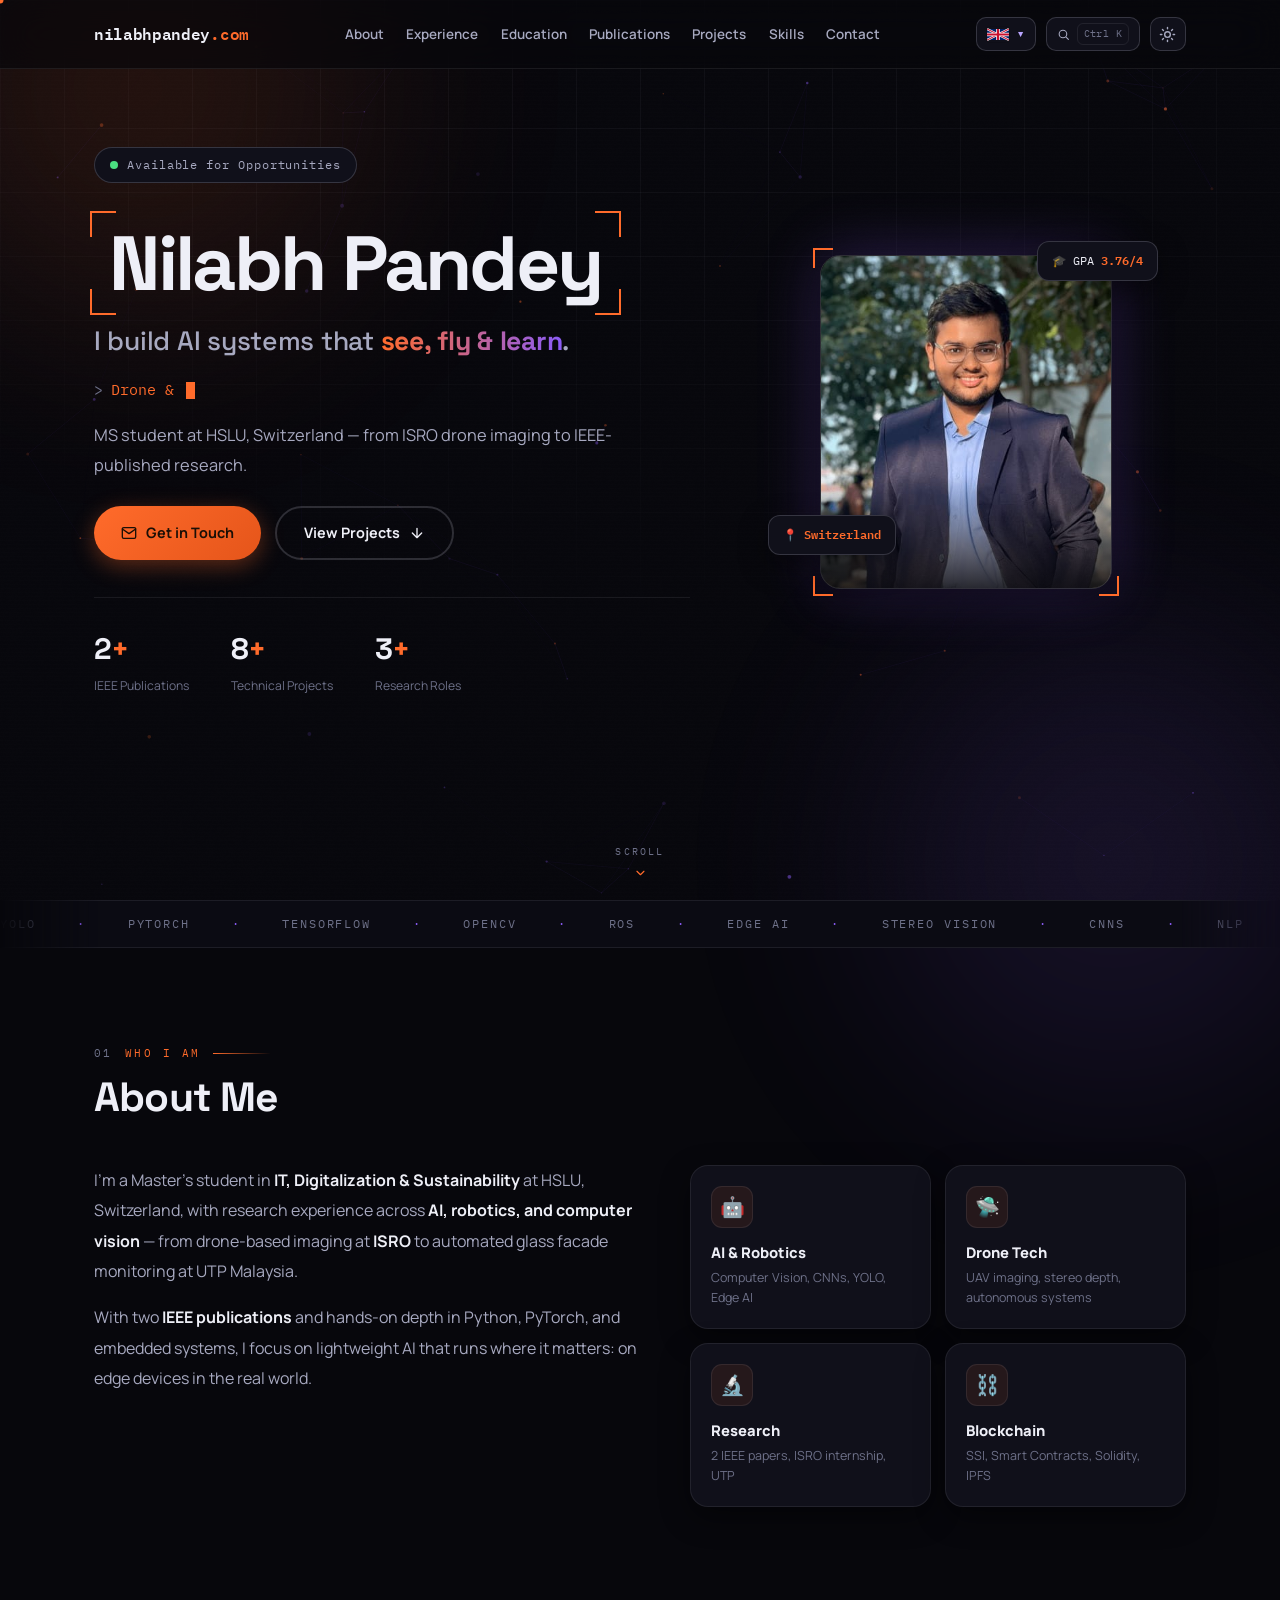
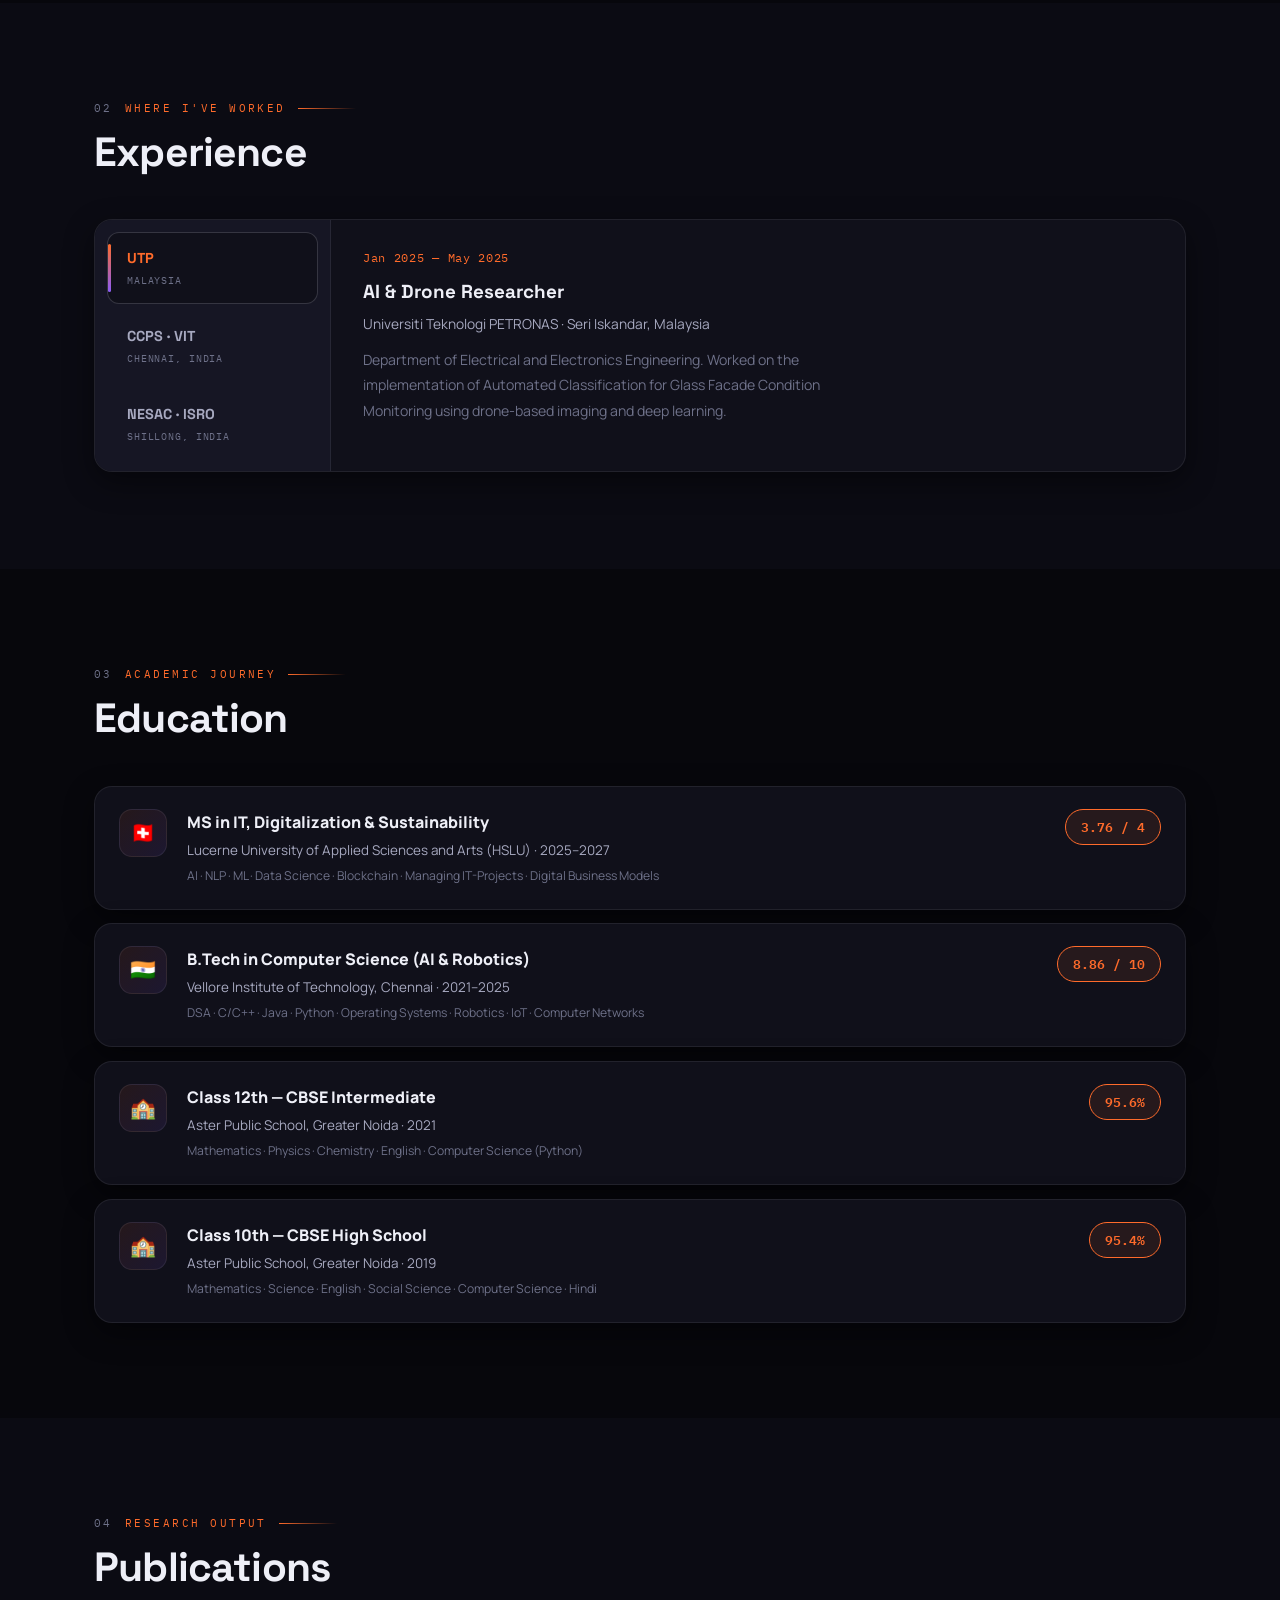
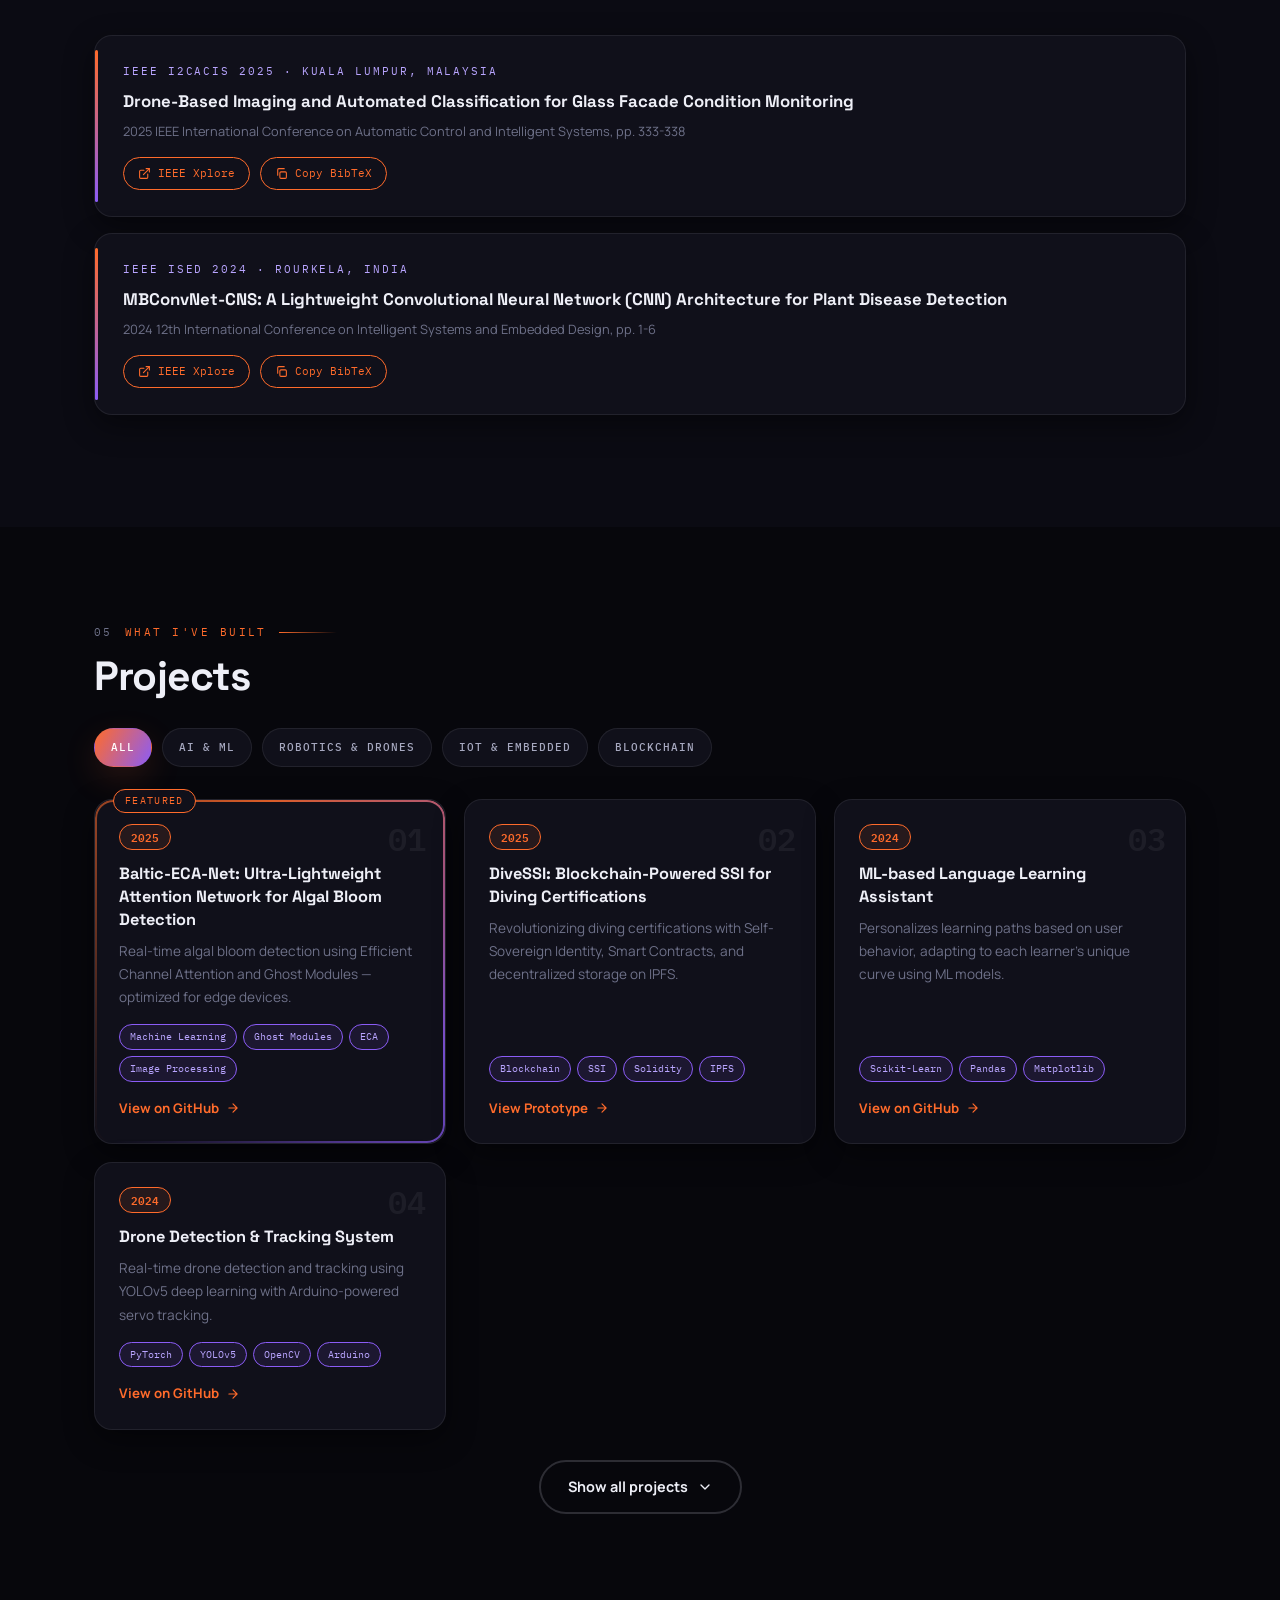
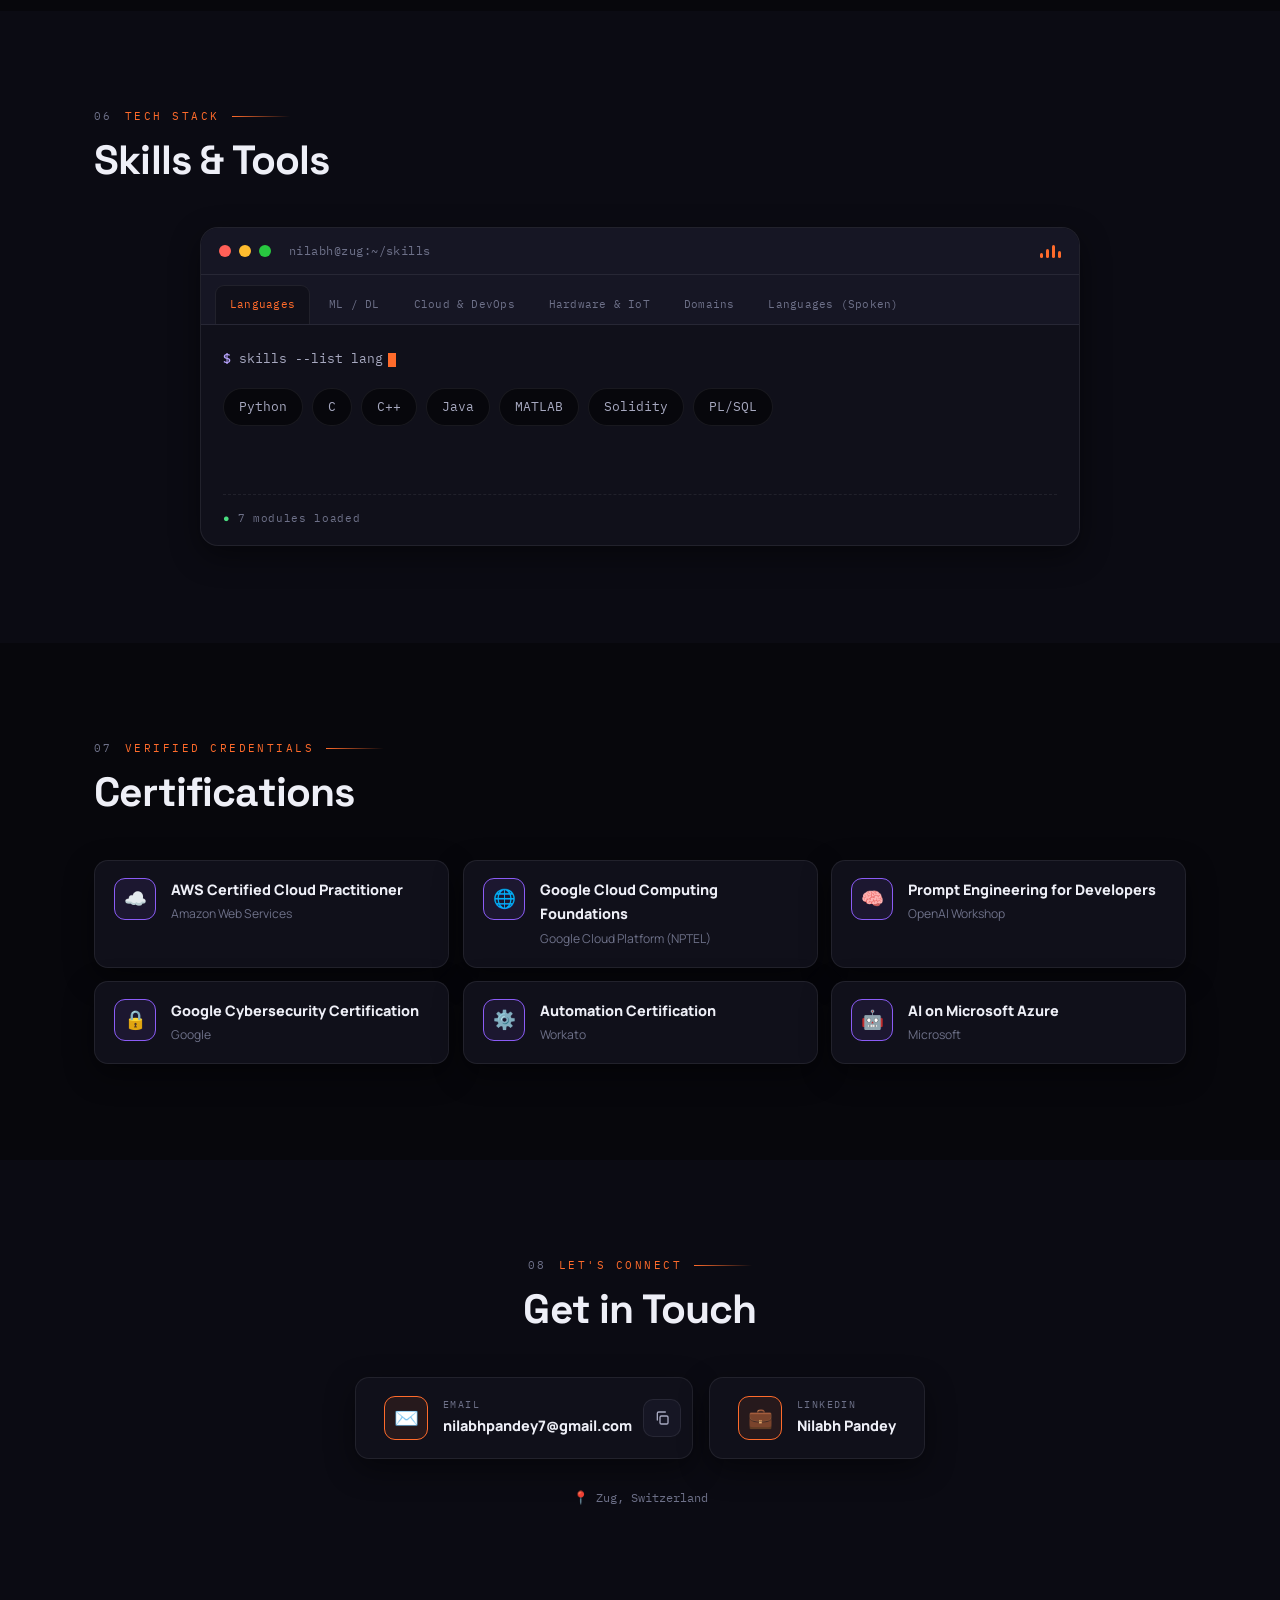
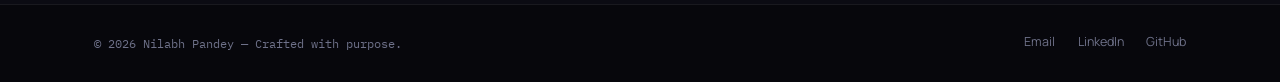
==== commit 73d158f1: "Update index.html" ====
--- a/index.html
+++ b/index.html
@@ -6,6 +6,7 @@
     <title>Nilabh Pandey — AI &amp; Robotics Engineer</title>
     <meta name="description" id="metaDesc" content="Portfolio of Nilabh Pandey — AI & robotics researcher at HSLU, Switzerland. Computer vision, drone-based imaging, edge AI, IEEE publications, and hands-on engineering projects.">
     <meta name="theme-color" id="metaTheme" content="#07070C">
+    <meta name="author" content="Nilabh Pandey">
     <link rel="canonical" href="https://nilabhpandey.com/">
     <meta property="og:type" content="website">
     <meta property="og:url" content="https://nilabhpandey.com/">
@@ -18,7 +19,7 @@
     <link rel="preconnect" href="https://fonts.gstatic.com" crossorigin>
     <link href="https://fonts.googleapis.com/css2?family=IBM+Plex+Mono:wght@400;500;600&family=Manrope:wght@400;500;600;700;800&family=Space+Grotesk:wght@400;500;700&display=swap" rel="stylesheet">
     <script type="application/ld+json">
-    {"@context":"https://schema.org","@type":"Person","name":"Nilabh Pandey","url":"https://nilabhpandey.com/","jobTitle":"AI & Robotics Researcher","sameAs":["https://linkedin.com/in/nilabh-pandey","https://github.com/pronilabh"]}
+    {"@context":"https://schema.org","@type":"Person","name":"Nilabh Pandey","url":"https://nilabhpandey.com/","image":"https://nilabhpandey.com/Nilabh_Pandey_Image.jpg","jobTitle":"AI & Robotics Researcher","email":"mailto:nilabhpandey7@gmail.com","address":{"@type":"PostalAddress","addressLocality":"Zug","addressCountry":"CH"},"alumniOf":[{"@type":"CollegeOrUniversity","name":"Lucerne University of Applied Sciences and Arts (HSLU)"},{"@type":"CollegeOrUniversity","name":"Vellore Institute of Technology, Chennai"}],"knowsAbout":["Artificial Intelligence","Computer Vision","Robotics","Drone-Based Imaging","Edge AI","Machine Learning"],"knowsLanguage":["en","de","hi"],"sameAs":["https://linkedin.com/in/nilabh-pandey","https://github.com/pronilabh"]}
     </script>
     <style>
         /* ═══════════ TOKENS ═══════════ */
@@ -504,6 +505,45 @@
         .proj-morewrap { display:flex; justify-content:center; margin-top:30px; }
         #projMore svg { transition:transform .3s var(--ease); }
         #projMore.open svg { transform:rotate(180deg); }
+
+        /* ═══════════ COMMAND PALETTE ═══════════ */
+        .cmdk-btn { display:flex; align-items:center; gap:7px; height:34px; padding:0 10px; background:var(--card);
+            border:1.5px solid var(--line-2); border-radius:10px; color:var(--text-2); cursor:pointer;
+            transition:border-color .3s, box-shadow .3s, transform .3s, color .3s; }
+        .cmdk-btn:hover { border-color:var(--violet); color:var(--text); box-shadow:0 0 14px var(--violet-glow); transform:translateY(-1px); }
+        .cmdk-btn svg { width:13px; height:13px; stroke:currentColor; fill:none; stroke-width:2; stroke-linecap:round; }
+        .cmdk-btn .kchip { font-family:var(--font-m); font-size:.6rem; letter-spacing:.05em; color:var(--muted);
+            border:1px solid var(--line); border-radius:6px; padding:2px 6px; }
+        #cmdk { position:fixed; inset:0; z-index:2000; background:rgba(5,5,10,.55);
+            backdrop-filter:blur(7px); -webkit-backdrop-filter:blur(7px);
+            display:grid; place-items:start center; padding:15vh 16px 16px;
+            opacity:0; visibility:hidden; transition:opacity .25s, visibility .25s; }
+        [data-theme="light"] #cmdk { background:rgba(20,20,35,.35); }
+        #cmdk.open { opacity:1; visibility:visible; }
+        .cmdk-panel { width:min(560px,100%); max-height:60vh; display:flex; flex-direction:column;
+            background:var(--card); border:1px solid var(--line-2); border-radius:16px; overflow:hidden;
+            box-shadow:var(--shadow), 0 0 40px var(--violet-glow);
+            transform:translateY(-8px) scale(.98); transition:transform .25s var(--ease); }
+        #cmdk.open .cmdk-panel { transform:none; }
+        .cmdk-inrow { display:flex; align-items:center; gap:11px; padding:15px 16px; border-bottom:1px solid var(--line); }
+        .cmdk-inrow > svg { width:16px; height:16px; stroke:var(--muted); fill:none; stroke-width:2; stroke-linecap:round; flex:none; }
+        #cmdkInput { flex:1; min-width:0; background:none; border:0; outline:0; color:var(--text); font-family:var(--font-b); font-size:.98rem; }
+        #cmdkInput::placeholder { color:var(--muted); }
+        .cmdk-x { font-family:var(--font-m); font-size:.6rem; letter-spacing:.06em; color:var(--muted);
+            border:1px solid var(--line); border-radius:6px; padding:3px 7px; cursor:pointer; transition:color .25s, border-color .25s; }
+        .cmdk-x:hover { color:var(--text); border-color:var(--line-2); }
+        .cmdk-list { overflow-y:auto; padding:8px; flex:1; overscroll-behavior:contain; }
+        .cmdk-g { font-family:var(--font-m); font-size:.58rem; letter-spacing:.2em; text-transform:uppercase; color:var(--muted); padding:11px 12px 5px; }
+        .cmdk-item { display:flex; align-items:center; gap:12px; padding:10px 12px; border-radius:10px; cursor:pointer;
+            color:var(--text-2); font-size:.88rem; font-weight:600; }
+        .cmdk-item svg { width:15px; height:15px; stroke:currentColor; fill:none; stroke-width:2; stroke-linecap:round; stroke-linejoin:round; flex:none; }
+        .cmdk-item .flag-icon { width:20px; height:13px; flex:none; }
+        .cmdk-item.sel { background:var(--accent-soft); color:var(--text); }
+        .cmdk-item.sel svg { stroke:var(--accent); }
+        .cmdk-empty { display:none; padding:26px; text-align:center; color:var(--muted); font-size:.88rem; }
+        .cmdk-foot { padding:10px 16px; border-top:1px solid var(--line); font-family:var(--font-m); font-size:.6rem; letter-spacing:.06em; color:var(--muted); }
+        .pub-bib { margin-left:10px; cursor:pointer; }
+        @media (max-width:480px) { .pub-bib { margin-left:0; } .pub-card .pub-doi:first-of-type { margin-right:10px; } }
 
         /* ═══════════ MOBILE POLISH ═══════════ */
         @media (max-width:768px) {
@@ -539,6 +579,7 @@
             .mq-set { gap:1.8rem; padding-right:1.8rem; font-size:.68rem; }
             .btt { right:16px; bottom:16px; width:42px; height:42px; }
             .nav-inner { padding:0 18px; }
+            .cmdk-btn { display:none; }
             .logo { font-size:.92rem; }
         }
 
@@ -547,7 +588,7 @@
             html { --bg:#fff; --bg-2:#fff; --card:#fff; --card-2:#fff; --text:#111; --text-2:#333; --muted:#555;
                 --line:#ddd; --line-2:#bbb; --shadow:none; --shadow-a:none; --shadow-v:none; }
             #stars,.aurora,.grid-layer,.scanlines,.grain,#progress,.cursor-dot,.cursor-ring,.nav,.mmenu,#btt,.marquee,
-            .scroll-hint,.fchip,.filterbar,.proj-morewrap,.copy-btn,#boot,.toast,.hero-cta,.chip-live,.caret { display:none !important; }
+            .scroll-hint,.fchip,.filterbar,.proj-morewrap,#cmdk,.cmdk-btn,.pub-bib,.copy-btn,#boot,.toast,.hero-cta,.chip-live,.caret { display:none !important; }
             .grad { background:none; color:#111; -webkit-text-fill-color:#111; animation:none; }
             .reveal,.hero-inner { opacity:1 !important; transform:none !important; filter:none !important; }
             .card { break-inside:avoid; }
@@ -572,7 +613,7 @@
     </style>
 </head>
 <body>
-    <noscript><style>#boot{display:none!important}.reveal{opacity:1!important;transform:none!important;filter:none!important}</style></noscript>
+    <noscript><style>#boot{display:none!important}.cmdk-btn{display:none!important}.reveal{opacity:1!important;transform:none!important;filter:none!important}</style></noscript>
     <a class="skip" href="#main">Skip to content</a>
     <div id="boot" aria-hidden="true"><div class="boot-in"><span class="boot-brand">NILABHPANDEY<b>.</b>COM</span><span class="boot-line"><i></i></span><span class="boot-status" id="bootStatus">INITIALIZING</span></div></div>
     <div class="cursor-dot" id="cursorDot" aria-hidden="true"></div>
@@ -654,6 +695,10 @@
                         <button class="lang-option" data-lang="hi" aria-label="&#2361;&#2367;&#2344;&#2381;&#2342;&#2368;"><svg class="flag-icon"><use href="#flag-in"/></svg></button>
                     </div>
                 </div>
+                <button class="cmdk-btn" id="cmdkBtn" type="button" aria-label="Open command palette (Ctrl+K)">
+                    <svg viewBox="0 0 24 24" aria-hidden="true"><circle cx="11" cy="11" r="7"/><path d="M21 21l-4.3-4.3"/></svg>
+                    <span class="kchip" id="cmdkHint">&#8984;K</span>
+                </button>
                 <button class="theme-btn" id="themeBtn" aria-label="Toggle dark / light theme">
                     <svg class="ico-sun" viewBox="0 0 24 24"><circle cx="12" cy="12" r="4"/><path d="M12 2v2M12 20v2M4.9 4.9l1.4 1.4M17.7 17.7l1.4 1.4M2 12h2M20 12h2M4.9 19.1l1.4-1.4M17.7 6.3l1.4-1.4"/></svg>
                     <svg class="ico-moon" viewBox="0 0 24 24"><path d="M21 12.8A9 9 0 1 1 11.2 3a7 7 0 0 0 9.8 9.8z"/></svg>
@@ -781,8 +826,8 @@
                 <div class="eyebrow"><span class="idx">04</span><span data-i18n="label_pub">Research Output</span></div>
                 <h2 class="title" data-i18n="title_pub">Publications</h2>
             </div>
-            <div class="card hov-v v pub-card reveal"><div class="pub-venue">IEEE I2CACIS 2025 &middot; Kuala Lumpur, Malaysia</div><div class="pub-title" data-i18n="pub1_title">Drone-Based Imaging and Automated Classification for Glass Facade Condition Monitoring</div><div class="pub-det" data-i18n="pub1_det">2025 IEEE International Conference on Automatic Control and Intelligent Systems, pp. 333-338</div><a href="https://doi.org/10.1109/I2CACIS65476.2025.11101021" target="_blank" rel="noopener noreferrer" class="pub-doi"><svg viewBox="0 0 24 24"><path d="M18 13v6a2 2 0 01-2 2H5a2 2 0 01-2-2V8a2 2 0 012-2h6"/><path d="M15 3h6v6"/><path d="M10 14L21 3"/></svg>IEEE Xplore</a></div>
-            <div class="card hov-v v pub-card reveal"><div class="pub-venue">IEEE ISED 2024 &middot; Rourkela, India</div><div class="pub-title" data-i18n="pub2_title">MBConvNet-CNS: A Lightweight Convolutional Neural Network (CNN) Architecture for Plant Disease Detection</div><div class="pub-det" data-i18n="pub2_det">2024 12th International Conference on Intelligent Systems and Embedded Design, pp. 1-6</div><a href="https://doi.org/10.1109/ISED63599.2024.10957590" target="_blank" rel="noopener noreferrer" class="pub-doi"><svg viewBox="0 0 24 24"><path d="M18 13v6a2 2 0 01-2 2H5a2 2 0 01-2-2V8a2 2 0 012-2h6"/><path d="M15 3h6v6"/><path d="M10 14L21 3"/></svg>IEEE Xplore</a></div>
+            <div class="card hov-v v pub-card reveal"><div class="pub-venue">IEEE I2CACIS 2025 &middot; Kuala Lumpur, Malaysia</div><div class="pub-title" data-i18n="pub1_title">Drone-Based Imaging and Automated Classification for Glass Facade Condition Monitoring</div><div class="pub-det" data-i18n="pub1_det">2025 IEEE International Conference on Automatic Control and Intelligent Systems, pp. 333-338</div><a href="https://doi.org/10.1109/I2CACIS65476.2025.11101021" target="_blank" rel="noopener noreferrer" class="pub-doi"><svg viewBox="0 0 24 24"><path d="M18 13v6a2 2 0 01-2 2H5a2 2 0 01-2-2V8a2 2 0 012-2h6"/><path d="M15 3h6v6"/><path d="M10 14L21 3"/></svg>IEEE Xplore</a><button class="pub-doi pub-bib" type="button" data-bib="pub1" aria-label="Copy BibTeX citation"><svg viewBox="0 0 24 24"><rect x="9" y="9" width="12" height="12" rx="2"/><path d="M5 15V5a2 2 0 0 1 2-2h10"/></svg><span data-i18n="bib_copy">Copy BibTeX</span></button></div>
+            <div class="card hov-v v pub-card reveal"><div class="pub-venue">IEEE ISED 2024 &middot; Rourkela, India</div><div class="pub-title" data-i18n="pub2_title">MBConvNet-CNS: A Lightweight Convolutional Neural Network (CNN) Architecture for Plant Disease Detection</div><div class="pub-det" data-i18n="pub2_det">2024 12th International Conference on Intelligent Systems and Embedded Design, pp. 1-6</div><a href="https://doi.org/10.1109/ISED63599.2024.10957590" target="_blank" rel="noopener noreferrer" class="pub-doi"><svg viewBox="0 0 24 24"><path d="M18 13v6a2 2 0 01-2 2H5a2 2 0 01-2-2V8a2 2 0 012-2h6"/><path d="M15 3h6v6"/><path d="M10 14L21 3"/></svg>IEEE Xplore</a><button class="pub-doi pub-bib" type="button" data-bib="pub2" aria-label="Copy BibTeX citation"><svg viewBox="0 0 24 24"><rect x="9" y="9" width="12" height="12" rx="2"/><path d="M5 15V5a2 2 0 0 1 2-2h10"/></svg><span data-i18n="bib_copy">Copy BibTeX</span></button></div>
         </div>
     </section>
 
@@ -868,7 +913,7 @@
             </div>
             <div class="contact-cards reveal">
                 <div class="ccwrap"><a href="mailto:nilabhpandey7@gmail.com" class="card hov-a contact-card"><div class="cc-icon" aria-hidden="true">&#9993;&#65039;</div><div><div class="cc-label" data-i18n="c_email">Email</div><div class="cc-value">nilabhpandey7@gmail.com</div></div></a><button class="copy-btn" id="copyEmail" type="button" aria-label="Copy email" title="Copy email"><svg viewBox="0 0 24 24" aria-hidden="true"><rect x="9" y="9" width="12" height="12" rx="2"/><path d="M5 15V5a2 2 0 0 1 2-2h10"/></svg></button></div>
-                <a href="https://linkedin.com/in/nilabh-pandey" target="_blank" rel="noopener noreferrer" class="card hov-a contact-card"><div class="cc-icon" aria-hidden="true">&#128188;</div><div><div class="cc-label">LinkedIn</div><div class="cc-value" data-i18n="name_full">Nilabh Pandey</div></div></a>
+                <a href="https://linkedin.com/in/nilabh-pandey" target="_blank" rel="me noopener noreferrer" class="card hov-a contact-card"><div class="cc-icon" aria-hidden="true">&#128188;</div><div><div class="cc-label">LinkedIn</div><div class="cc-value" data-i18n="name_full">Nilabh Pandey</div></div></a>
             </div>
             <div class="loc-line reveal">&#128205; <span data-i18n="location">Zug, Switzerland</span></div>
         </div>
@@ -880,8 +925,8 @@
             <div class="footer-copy">&copy; <span id="year">2026</span> <span data-i18n="name_full">Nilabh Pandey</span> &mdash; <span data-i18n="footer_note">Crafted with purpose.</span></div>
             <div class="footer-links">
                 <a href="mailto:nilabhpandey7@gmail.com">Email</a>
-                <a href="https://linkedin.com/in/nilabh-pandey" target="_blank" rel="noopener noreferrer">LinkedIn</a>
-                <a href="https://github.com/pronilabh" target="_blank" rel="noopener noreferrer">GitHub</a>
+                <a href="https://linkedin.com/in/nilabh-pandey" target="_blank" rel="me noopener noreferrer">LinkedIn</a>
+                <a href="https://github.com/pronilabh" target="_blank" rel="me noopener noreferrer">GitHub</a>
             </div>
         </div>
     </footer>
@@ -889,6 +934,19 @@
     <button class="btt" id="btt" aria-label="Back to top"><svg viewBox="0 0 24 24"><path d="M12 19V5M5 12l7-7 7 7"/></svg></button>
 
     <div class="toast" id="toast" role="status" aria-live="polite"></div>
+
+    <div id="cmdk" aria-hidden="true">
+        <div class="cmdk-panel" role="dialog" aria-modal="true" aria-label="Command palette">
+            <div class="cmdk-inrow">
+                <svg viewBox="0 0 24 24" aria-hidden="true"><circle cx="11" cy="11" r="7"/><path d="M21 21l-4.3-4.3"/></svg>
+                <input id="cmdkInput" type="text" autocomplete="off" spellcheck="false" placeholder="Type a command or search&hellip;" data-i18n-ph="cp_placeholder" role="combobox" aria-expanded="true" aria-controls="cmdkList" aria-label="Command palette search">
+                <button class="cmdk-x" id="cmdkClose" type="button" aria-label="Close palette">esc</button>
+            </div>
+            <div class="cmdk-list" id="cmdkList" role="listbox"></div>
+            <div class="cmdk-empty" id="cmdkEmpty" data-i18n="cp_empty">No results</div>
+            <div class="cmdk-foot" data-i18n="cp_hint">&#8593;&#8595; navigate &middot; &#8629; select &middot; esc close</div>
+        </div>
+    </div>
 
     <script>
     (function () {
@@ -959,7 +1017,7 @@
         label_contact: "Let's Connect", title_contact: "Get in Touch",
         c_email: "Email", location: "Zug, Switzerland",
         meta_desc: "AI researcher and robotics engineer in Switzerland — drone imaging, computer vision, and IEEE-published research. Portfolio of Nilabh Pandey.",
-        f_all: "All", f_ai: "AI & ML", f_rob: "Robotics & Drones", f_iot: "IoT & Embedded", f_bc: "Blockchain", p_more: "Show all projects", p_less: "Show less",
+        f_all: "All", f_ai: "AI & ML", f_rob: "Robotics & Drones", f_iot: "IoT & Embedded", f_bc: "Blockchain", p_more: "Show all projects", p_less: "Show less", bib_copy: "Copy BibTeX", cp_placeholder: "Type a command or search…", cp_nav: "Navigate", cp_actions: "Actions", cp_lang: "Language", cp_links: "Links", cp_theme: "Toggle theme", cp_pdf: "Save as PDF", cp_empty: "No results", cp_hint: "↑↓ navigate · ↵ select · esc close",
         copied: "Copied!", copy_email: "Copy email", xt_loaded: "modules loaded",
         logo_name: "nilabhpandey", name_full: "Nilabh Pandey", alt_photo: "Nilabh Pandey smiling outdoors, wearing a navy blazer over a light blue shirt", footer_note: "Crafted with purpose.", btt: "Back to top"
     },
@@ -1014,7 +1072,7 @@
         label_contact: "Kontakt aufnehmen", title_contact: "In Kontakt treten",
         c_email: "E-Mail", location: "Zug, Schweiz",
         meta_desc: "KI-Forscher und Robotik-Ingenieur in der Schweiz — Drohnenbildgebung, Computer Vision und IEEE-publizierte Forschung. Portfolio von Nilabh Pandey.",
-        f_all: "Alle", f_ai: "KI & ML", f_rob: "Robotik & Drohnen", f_iot: "IoT & Embedded", f_bc: "Blockchain", p_more: "Alle Projekte anzeigen", p_less: "Weniger anzeigen",
+        f_all: "Alle", f_ai: "KI & ML", f_rob: "Robotik & Drohnen", f_iot: "IoT & Embedded", f_bc: "Blockchain", p_more: "Alle Projekte anzeigen", p_less: "Weniger anzeigen", bib_copy: "BibTeX kopieren", cp_placeholder: "Befehl eingeben oder suchen…", cp_nav: "Navigation", cp_actions: "Aktionen", cp_lang: "Sprache", cp_links: "Links", cp_theme: "Design wechseln", cp_pdf: "Als PDF speichern", cp_empty: "Keine Ergebnisse", cp_hint: "↑↓ navigieren · ↵ auswählen · esc schließen",
         copied: "Kopiert!", copy_email: "E-Mail kopieren", xt_loaded: "Module geladen",
         logo_name: "nilabhpandey", name_full: "Nilabh Pandey", alt_photo: "Nilabh Pandey lächelt im Freien, in marineblauem Blazer und hellblauem Hemd", footer_note: "Mit Sorgfalt gebaut.", btt: "Nach oben"
     },
@@ -1069,7 +1127,7 @@
         label_contact: "Restons en contact", title_contact: "Me contacter",
         c_email: "E-mail", location: "Zoug, Suisse",
         meta_desc: "Chercheur en IA et ingénieur en robotique en Suisse — imagerie par drone, vision par ordinateur et recherche publiée IEEE. Portfolio de Nilabh Pandey.",
-        f_all: "Tous", f_ai: "IA & ML", f_rob: "Robotique & Drones", f_iot: "IoT & Embarqué", f_bc: "Blockchain", p_more: "Voir tous les projets", p_less: "Voir moins",
+        f_all: "Tous", f_ai: "IA & ML", f_rob: "Robotique & Drones", f_iot: "IoT & Embarqué", f_bc: "Blockchain", p_more: "Voir tous les projets", p_less: "Voir moins", bib_copy: "Copier le BibTeX", cp_placeholder: "Tapez une commande ou recherchez…", cp_nav: "Navigation", cp_actions: "Actions", cp_lang: "Langue", cp_links: "Liens", cp_theme: "Changer de thème", cp_pdf: "Enregistrer en PDF", cp_empty: "Aucun résultat", cp_hint: "↑↓ naviguer · ↵ sélectionner · esc fermer",
         copied: "Copié !", copy_email: "Copier l’e-mail", xt_loaded: "modules chargés",
         logo_name: "nilabhpandey", name_full: "Nilabh Pandey", alt_photo: "Nilabh Pandey souriant en extérieur, en blazer bleu marine et chemise bleu clair", footer_note: "Conçu avec passion.", btt: "Retour en haut"
     },
@@ -1124,7 +1182,7 @@
         label_contact: "Vamos conversar", title_contact: "Entre em contato",
         c_email: "E-mail", location: "Zug, Suíça",
         meta_desc: "Pesquisador de IA e engenheiro de robótica na Suíça — imagens por drone, visão computacional e pesquisa publicada na IEEE. Portfólio de Nilabh Pandey.",
-        f_all: "Todos", f_ai: "IA & ML", f_rob: "Robótica & Drones", f_iot: "IoT & Embarcados", f_bc: "Blockchain", p_more: "Ver todos os projetos", p_less: "Ver menos",
+        f_all: "Todos", f_ai: "IA & ML", f_rob: "Robótica & Drones", f_iot: "IoT & Embarcados", f_bc: "Blockchain", p_more: "Ver todos os projetos", p_less: "Ver menos", bib_copy: "Copiar BibTeX", cp_placeholder: "Digite um comando ou pesquise…", cp_nav: "Navegar", cp_actions: "Ações", cp_lang: "Idioma", cp_links: "Links", cp_theme: "Alternar tema", cp_pdf: "Salvar como PDF", cp_empty: "Sem resultados", cp_hint: "↑↓ navegar · ↵ selecionar · esc fechar",
         copied: "Copiado!", copy_email: "Copiar e-mail", xt_loaded: "módulos carregados",
         logo_name: "nilabhpandey", name_full: "Nilabh Pandey", alt_photo: "Nilabh Pandey sorrindo ao ar livre, de blazer azul-marinho e camisa azul-clara", footer_note: "Criado com propósito.", btt: "Voltar ao topo"
     },
@@ -1179,7 +1237,7 @@
         label_contact: "Conectemos", title_contact: "Contacto",
         c_email: "Correo", location: "Zug, Suiza",
         meta_desc: "Investigador de IA e ingeniero en robótica en Suiza — imágenes con drones, visión por computadora e investigación publicada en IEEE. Portafolio de Nilabh Pandey.",
-        f_all: "Todos", f_ai: "IA & ML", f_rob: "Robótica y Drones", f_iot: "IoT y Embebidos", f_bc: "Blockchain", p_more: "Ver todos los proyectos", p_less: "Ver menos",
+        f_all: "Todos", f_ai: "IA & ML", f_rob: "Robótica y Drones", f_iot: "IoT y Embebidos", f_bc: "Blockchain", p_more: "Ver todos los proyectos", p_less: "Ver menos", bib_copy: "Copiar BibTeX", cp_placeholder: "Escribe un comando o busca…", cp_nav: "Navegar", cp_actions: "Acciones", cp_lang: "Idioma", cp_links: "Enlaces", cp_theme: "Cambiar tema", cp_pdf: "Guardar como PDF", cp_empty: "Sin resultados", cp_hint: "↑↓ navegar · ↵ seleccionar · esc cerrar",
         copied: "¡Copiado!", copy_email: "Copiar correo", xt_loaded: "módulos cargados",
         logo_name: "nilabhpandey", name_full: "Nilabh Pandey", alt_photo: "Nilabh Pandey sonriendo al aire libre, con blazer azul marino y camisa celeste", footer_note: "Creado con propósito.", btt: "Volver arriba"
     },
@@ -1234,7 +1292,7 @@
         label_contact: "जुड़ें", title_contact: "संपर्क करें",
         c_email: "ईमेल", location: "ज़ुग, स्विट्ज़रलैंड",
         meta_desc: "स्विट्ज़रलैंड में AI शोधकर्ता और रोबोटिक्स इंजीनियर — ड्रोन इमेजिंग, कंप्यूटर विज़न और IEEE-प्रकाशित शोध। नीलाभ पांडेय का पोर्टफोलियो।",
-        f_all: "सभी", f_ai: "AI और ML", f_rob: "रोबोटिक्स और ड्रोन", f_iot: "IoT और एम्बेडेड", f_bc: "ब्लॉकचेन", p_more: "सभी प्रोजेक्ट देखें", p_less: "कम देखें",
+        f_all: "सभी", f_ai: "AI और ML", f_rob: "रोबोटिक्स और ड्रोन", f_iot: "IoT और एम्बेडेड", f_bc: "ब्लॉकचेन", p_more: "सभी प्रोजेक्ट देखें", p_less: "कम देखें", bib_copy: "BibTeX कॉपी करें", cp_placeholder: "कमांड लिखें या खोजें…", cp_nav: "नेविगेशन", cp_actions: "क्रियाएँ", cp_lang: "भाषा", cp_links: "लिंक", cp_theme: "थीम बदलें", cp_pdf: "PDF के रूप में सहेजें", cp_empty: "कोई परिणाम नहीं", cp_hint: "↑↓ चलें · ↵ चुनें · esc बंद करें",
         copied: "कॉपी हो गया!", copy_email: "ईमेल कॉपी करें", xt_loaded: "मॉड्यूल लोड हुए",
         logo_name: "नीलाभपांडेय", name_full: "नीलाभ पांडेय", alt_photo: "नीलाभ पांडेय, नेवी ब्लेज़र और हल्की नीली शर्ट में, बाहर मुस्कुराते हुए", footer_note: "सार्थक रूप से निर्मित।", btt: "ऊपर जाएँ"
     }
@@ -1264,6 +1322,10 @@
         document.querySelectorAll('[data-i18n-alt]').forEach(function (el) {
             var key = el.getAttribute('data-i18n-alt');
             if (T[lang][key] !== undefined) el.setAttribute('alt', T[lang][key]);
+        });
+        document.querySelectorAll('[data-i18n-ph]').forEach(function (el) {
+            var key = el.getAttribute('data-i18n-ph');
+            if (T[lang][key] !== undefined) el.setAttribute('placeholder', T[lang][key]);
         });
         var btt = document.getElementById('btt');
         if (btt) btt.setAttribute('aria-label', T[lang].btt);
@@ -1740,26 +1802,29 @@
         clearTimeout(toastT);
         toastT = setTimeout(function () { toastEl.classList.remove('show'); }, 1700);
     };
+    var EMAIL = 'nilabhpandey7@gmail.com';
+    function copyText(txt) {
+        var ok = function () { showToast(T[LANG].copied); };
+        var fallback = function () {
+            var ta = document.createElement('textarea');
+            ta.value = txt;
+            ta.style.position = 'fixed';
+            ta.style.opacity = '0';
+            document.body.appendChild(ta);
+            ta.select();
+            try { document.execCommand('copy'); ok(); } catch (err) {}
+            document.body.removeChild(ta);
+        };
+        if (navigator.clipboard && navigator.clipboard.writeText) {
+            navigator.clipboard.writeText(txt).then(ok, fallback);
+        } else fallback();
+    }
     var copyBtn = document.getElementById('copyEmail');
     if (copyBtn) {
         copyBtn.addEventListener('click', function (e) {
             e.preventDefault();
             e.stopPropagation();
-            var em = 'nilabhpandey7@gmail.com';
-            var ok = function () { showToast(T[LANG].copied); };
-            var fallback = function () {
-                var ta = document.createElement('textarea');
-                ta.value = em;
-                ta.style.position = 'fixed';
-                ta.style.opacity = '0';
-                document.body.appendChild(ta);
-                ta.select();
-                try { document.execCommand('copy'); ok(); } catch (err) {}
-                document.body.removeChild(ta);
-            };
-            if (navigator.clipboard && navigator.clipboard.writeText) {
-                navigator.clipboard.writeText(em).then(ok, fallback);
-            } else fallback();
+            copyText(EMAIL);
         });
     }
 
@@ -1865,6 +1930,175 @@
     }
 
     /* ═══════════════════════════════════════════
+       COPY BIBTEX
+    ═══════════════════════════════════════════ */
+    var BIB = {
+        pub1: ['@inproceedings{pandey2025facade,',
+               '  author    = {Pandey, Nilabh and others},',
+               '  title     = {Drone-Based Imaging and Automated Classification for Glass Facade Condition Monitoring},',
+               '  booktitle = {2025 IEEE International Conference on Automatic Control and Intelligent Systems (I2CACIS)},',
+               '  year      = {2025},',
+               '  pages     = {333--338},',
+               '  doi       = {10.1109/I2CACIS65476.2025.11101021}',
+               '}'].join('\n'),
+        pub2: ['@inproceedings{pandey2024mbconvnet,',
+               '  author    = {Pandey, Nilabh and others},',
+               '  title     = {MBConvNet-CNS: A Lightweight Convolutional Neural Network (CNN) Architecture for Plant Disease Detection},',
+               '  booktitle = {2024 12th International Conference on Intelligent Systems and Embedded Design (ISED)},',
+               '  year      = {2024},',
+               '  pages     = {1--6},',
+               '  doi       = {10.1109/ISED63599.2024.10957590}',
+               '}'].join('\n')
+    };
+    document.querySelectorAll('[data-bib]').forEach(function (b) {
+        b.addEventListener('click', function () {
+            var k = b.getAttribute('data-bib');
+            if (BIB[k]) copyText(BIB[k]);
+        });
+    });
+
+    /* ═══════════════════════════════════════════
+       COMMAND PALETTE (Ctrl/Cmd + K)
+    ═══════════════════════════════════════════ */
+    var cmdk = document.getElementById('cmdk');
+    if (cmdk) {
+        var ckInput = document.getElementById('cmdkInput');
+        var ckList = document.getElementById('cmdkList');
+        var ckEmpty = document.getElementById('cmdkEmpty');
+        var ckBtn = document.getElementById('cmdkBtn');
+        var ckClose = document.getElementById('cmdkClose');
+        var ckHint = document.getElementById('cmdkHint');
+        var ckOpen = false, ckSel = 0, ckRuns = [], ckPrevFocus = null;
+
+        var IS_MAC = /Mac|iPhone|iPad|iPod/.test(navigator.platform || '');
+        if (ckHint && !IS_MAC) ckHint.textContent = 'Ctrl K';
+
+        var IC = {
+            sec: '<svg viewBox="0 0 24 24"><path d="M9 18l6-6-6-6"/></svg>',
+            theme: '<svg viewBox="0 0 24 24"><circle cx="12" cy="12" r="4"/><path d="M12 2v2M12 20v2M4.9 4.9l1.4 1.4M17.7 17.7l1.4 1.4M2 12h2M20 12h2M4.9 19.1l1.4-1.4M17.7 6.3l1.4-1.4"/></svg>',
+            copy: '<svg viewBox="0 0 24 24"><rect x="9" y="9" width="12" height="12" rx="2"/><path d="M5 15V5a2 2 0 0 1 2-2h10"/></svg>',
+            pdf: '<svg viewBox="0 0 24 24"><path d="M14 2H6a2 2 0 0 0-2 2v16a2 2 0 0 0 2 2h12a2 2 0 0 0 2-2V8z"/><path d="M14 2v6h6"/></svg>',
+            gh: '<svg viewBox="0 0 24 24"><path d="M9 19c-5 1.5-5-2.5-7-3m14 6v-3.9a3.4 3.4 0 0 0-1-2.6c3.2-.3 6.5-1.5 6.5-7A5.4 5.4 0 0 0 20 4.8 5 5 0 0 0 19.9 1S18.7.7 16 2.5a13.4 13.4 0 0 0-7 0C6.3.7 5.1 1 5.1 1A5 5 0 0 0 5 4.8a5.4 5.4 0 0 0-1.5 3.7c0 5.4 3.3 6.7 6.5 7a3.4 3.4 0 0 0-1 2.6V22"/></svg>',
+            li: '<svg viewBox="0 0 24 24"><path d="M16 8a6 6 0 0 1 6 6v7h-4v-7a2 2 0 0 0-4 0v7h-4V8h4v2a6 6 0 0 1 2-2z"/><rect x="2" y="9" width="4" height="12"/><circle cx="4" cy="4" r="2"/></svg>',
+            mail: '<svg viewBox="0 0 24 24"><path d="M4 4h16c1.1 0 2 .9 2 2v12c0 1.1-.9 2-2 2H4c-1.1 0-2-.9-2-2V6c0-1.1.9-2 2-2z"/><path d="M22 6l-10 7L2 6"/></svg>'
+        };
+        var LNAMES = { en: 'English', de: 'Deutsch', fr: 'Fran\u00e7ais', pt: 'Portugu\u00eas', es: 'Espa\u00f1ol', hi: '\u0939\u093f\u0928\u094d\u0926\u0940' };
+
+        function ckGoto(hash) {
+            return function () {
+                ckHide();
+                var el = document.querySelector(hash);
+                if (el) el.scrollIntoView({ behavior: REDUCED ? 'auto' : 'smooth', block: 'start' });
+            };
+        }
+        function ckData() {
+            var t = T[LANG];
+            var secs = [['#about', t.nav_about], ['#experience', t.nav_exp], ['#education', t.nav_edu],
+                        ['#publications', t.nav_pub], ['#projects', t.nav_proj], ['#skills', t.nav_skills], ['#contact', t.nav_contact]];
+            var groups = [];
+            groups.push({ g: t.cp_nav, items: secs.map(function (x) { return { ic: IC.sec, label: x[1], run: ckGoto(x[0]) }; }) });
+            groups.push({ g: t.cp_actions, items: [
+                { ic: IC.theme, label: t.cp_theme, run: function () { ckHide(); setTheme(document.documentElement.getAttribute('data-theme') === 'dark' ? 'light' : 'dark'); } },
+                { ic: IC.copy, label: t.copy_email, run: function () { ckHide(); copyText(EMAIL); } },
+                { ic: IC.pdf, label: t.cp_pdf, run: function () { ckHide(); setTimeout(function () { window.print(); }, 300); } }
+            ] });
+            groups.push({ g: t.cp_lang, items: ['en', 'de', 'fr', 'pt', 'es', 'hi'].map(function (c) {
+                return { flag: c === 'hi' ? 'in' : c, label: LNAMES[c], run: function () { ckHide(); setLang(c); } };
+            }) });
+            groups.push({ g: t.cp_links, items: [
+                { ic: IC.gh, label: 'GitHub', run: function () { ckHide(); window.open('https://github.com/pronilabh', '_blank', 'noopener,noreferrer'); } },
+                { ic: IC.li, label: 'LinkedIn', run: function () { ckHide(); window.open('https://linkedin.com/in/nilabh-pandey', '_blank', 'noopener,noreferrer'); } },
+                { ic: IC.mail, label: t.c_email, run: function () { ckHide(); window.location.href = 'mailto:' + EMAIL; } }
+            ] });
+            return groups;
+        }
+        function ckRender(q) {
+            q = (q || '').toLowerCase();
+            var html = '', idx = 0;
+            ckRuns = [];
+            ckData().forEach(function (grp) {
+                var hits = grp.items.filter(function (it) { return !q || it.label.toLowerCase().indexOf(q) !== -1; });
+                if (!hits.length) return;
+                html += '<div class="cmdk-g">' + grp.g + '</div>';
+                hits.forEach(function (it) {
+                    var vis = it.flag
+                        ? '<svg class="flag-icon" aria-hidden="true"><use href="#flag-' + it.flag + '"/></svg>'
+                        : it.ic;
+                    html += '<div class="cmdk-item" role="option" id="cmdk-i-' + idx + '" data-i="' + idx + '" aria-selected="false">' + vis + '<span>' + it.label + '</span></div>';
+                    ckRuns.push(it.run);
+                    idx++;
+                });
+            });
+            ckList.innerHTML = html;
+            ckEmpty.style.display = idx ? 'none' : 'block';
+            ckSel = 0;
+            ckPaint();
+        }
+        function ckPaint() {
+            var items = ckList.querySelectorAll('.cmdk-item');
+            items.forEach(function (el, i) {
+                var on = i === ckSel;
+                el.classList.toggle('sel', on);
+                el.setAttribute('aria-selected', on ? 'true' : 'false');
+                if (on) {
+                    ckInput.setAttribute('aria-activedescendant', el.id);
+                    el.scrollIntoView({ block: 'nearest' });
+                }
+            });
+        }
+        function ckShow() {
+            if (ckOpen) return;
+            ckOpen = true;
+            ckPrevFocus = document.activeElement;
+            if (typeof toggleMenu === 'function') toggleMenu(false);
+            closeDD();
+            cmdk.classList.add('open');
+            cmdk.setAttribute('aria-hidden', 'false');
+            document.documentElement.style.overflow = 'hidden';
+            ckInput.value = '';
+            ckRender('');
+            setTimeout(function () { ckInput.focus(); }, 40);
+        }
+        function ckHide() {
+            if (!ckOpen) return;
+            ckOpen = false;
+            cmdk.classList.remove('open');
+            cmdk.setAttribute('aria-hidden', 'true');
+            document.documentElement.style.overflow = '';
+            if (ckPrevFocus && ckPrevFocus.focus) ckPrevFocus.focus();
+        }
+        if (ckBtn) ckBtn.addEventListener('click', ckShow);
+        if (ckClose) ckClose.addEventListener('click', ckHide);
+        cmdk.addEventListener('mousedown', function (e) { if (e.target === cmdk) ckHide(); });
+        ckInput.addEventListener('input', function () { ckRender(ckInput.value); });
+        ckInput.addEventListener('keydown', function (e) {
+            var n = ckRuns.length;
+            if (e.key === 'ArrowDown') { e.preventDefault(); if (n) { ckSel = (ckSel + 1) % n; ckPaint(); } }
+            else if (e.key === 'ArrowUp') { e.preventDefault(); if (n) { ckSel = (ckSel - 1 + n) % n; ckPaint(); } }
+            else if (e.key === 'Enter') { e.preventDefault(); if (ckRuns[ckSel]) ckRuns[ckSel](); }
+            else if (e.key === 'Escape') { e.preventDefault(); ckHide(); }
+        });
+        ckList.addEventListener('click', function (e) {
+            var it = e.target.closest('.cmdk-item');
+            if (it && ckRuns[+it.getAttribute('data-i')]) ckRuns[+it.getAttribute('data-i')]();
+        });
+        ckList.addEventListener('mousemove', function (e) {
+            var it = e.target.closest('.cmdk-item');
+            if (!it) return;
+            var i = +it.getAttribute('data-i');
+            if (i !== ckSel) { ckSel = i; ckPaint(); }
+        });
+        document.addEventListener('keydown', function (e) {
+            if ((e.metaKey || e.ctrlKey) && String(e.key).toLowerCase() === 'k') {
+                e.preventDefault();
+                if (ckOpen) ckHide(); else ckShow();
+            } else if (e.key === 'Escape' && ckOpen) {
+                ckHide();
+            }
+        });
+    }
+
+    /* ═══════════════════════════════════════════
        CONSOLE SIGNATURE
     ═══════════════════════════════════════════ */
     try {
@@ -1885,8 +2119,18 @@
     if (savedTheme === 'light' || savedTheme === 'dark') setTheme(savedTheme);
 
     var savedLang = store.get('lang');
-    if (savedLang && T[savedLang]) setLang(savedLang);
-    else restartTypewriter();
+    if (savedLang && T[savedLang]) {
+        setLang(savedLang);
+    } else {
+        var prefs = navigator.languages || [navigator.language || 'en'];
+        var auto = null;
+        for (var pi = 0; pi < prefs.length && !auto; pi++) {
+            var code = String(prefs[pi]).slice(0, 2).toLowerCase();
+            if (T[code]) auto = code;
+        }
+        if (auto && auto !== 'en') setLang(auto);
+        else restartTypewriter();
+    }
 
     })();
     </script>
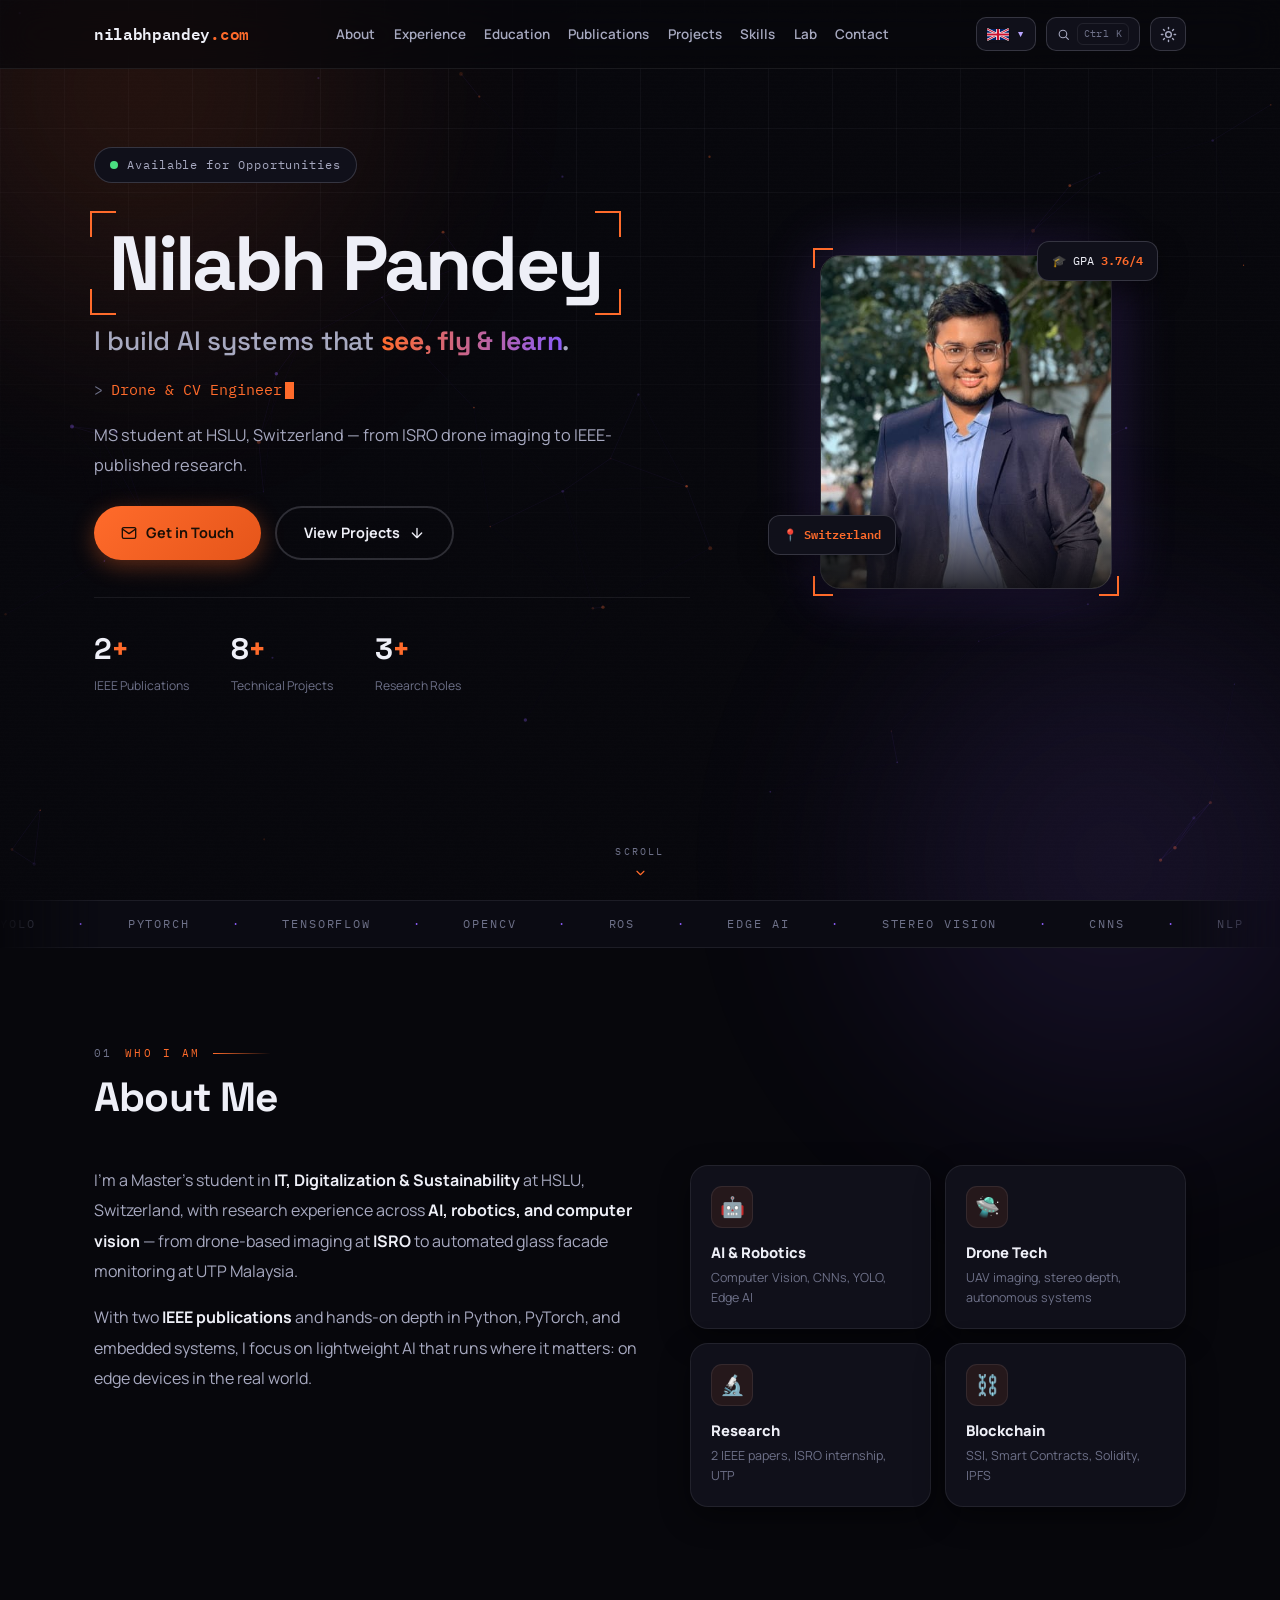
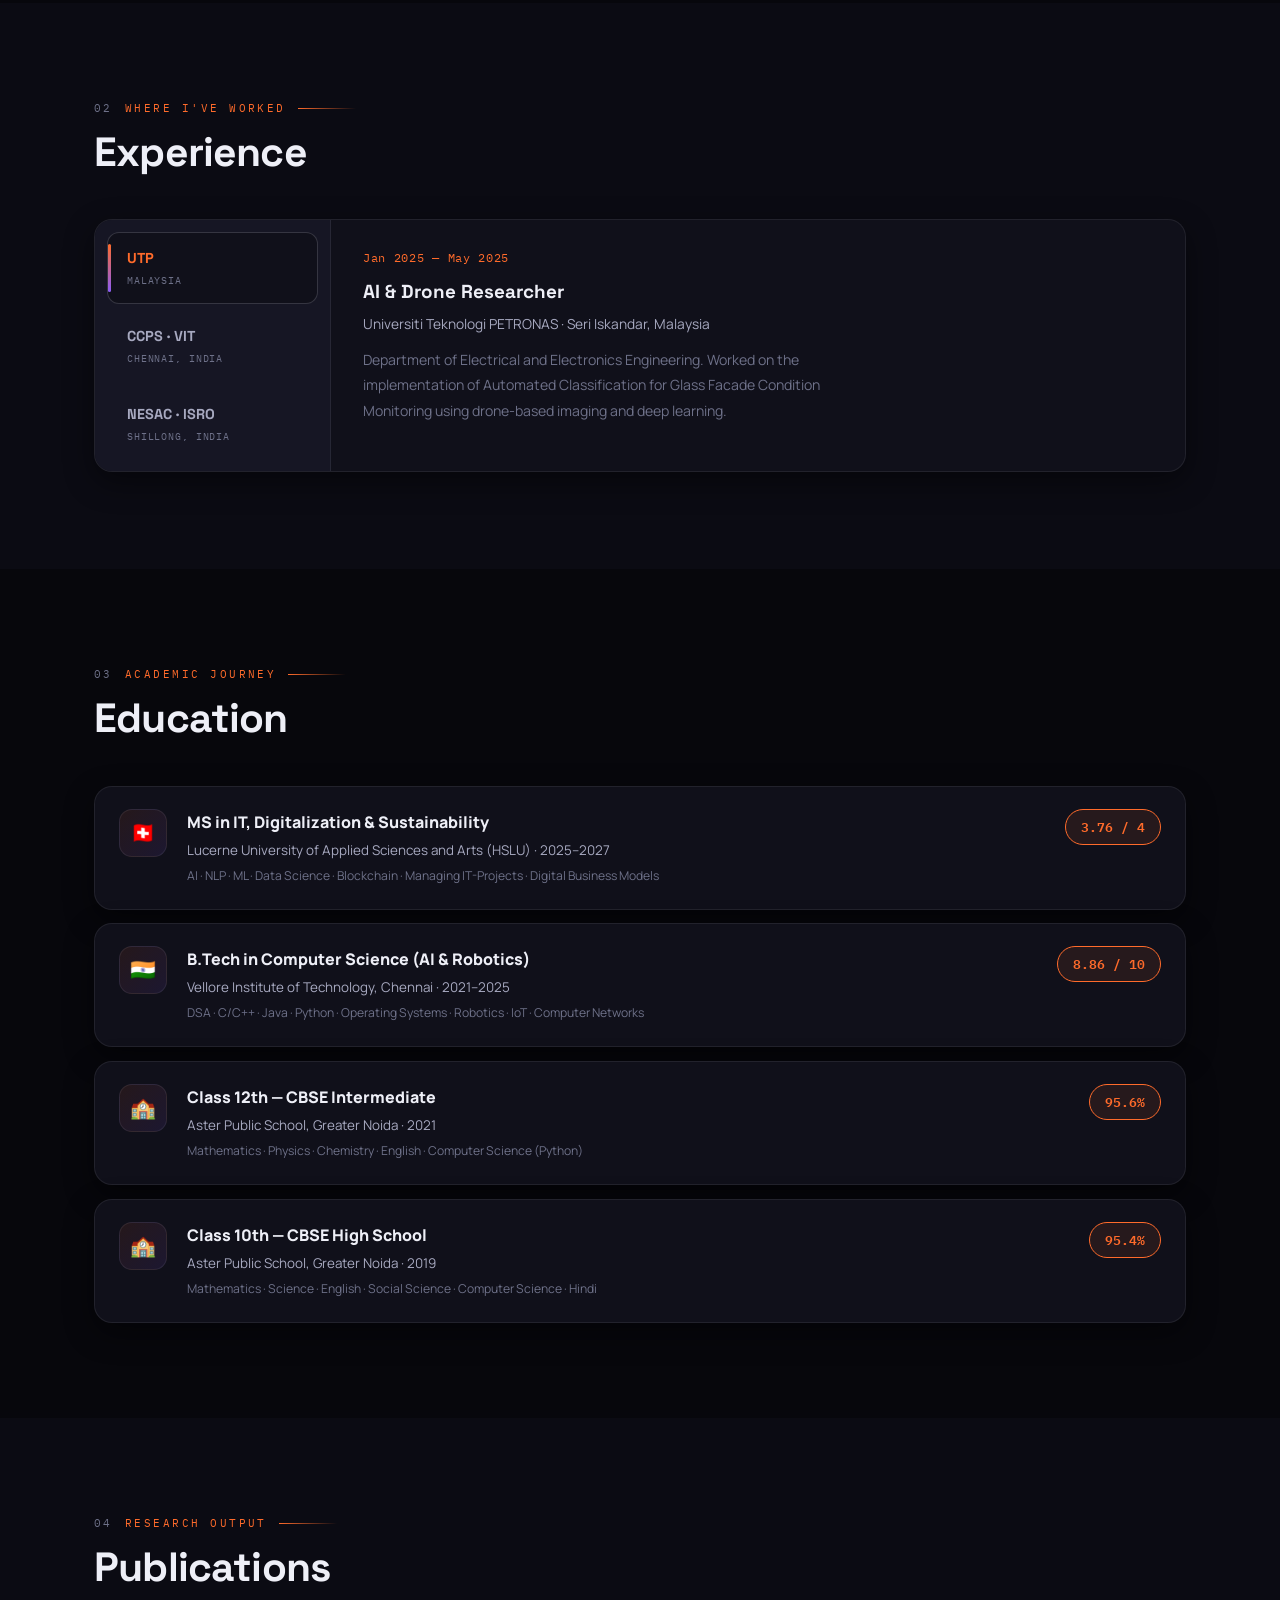
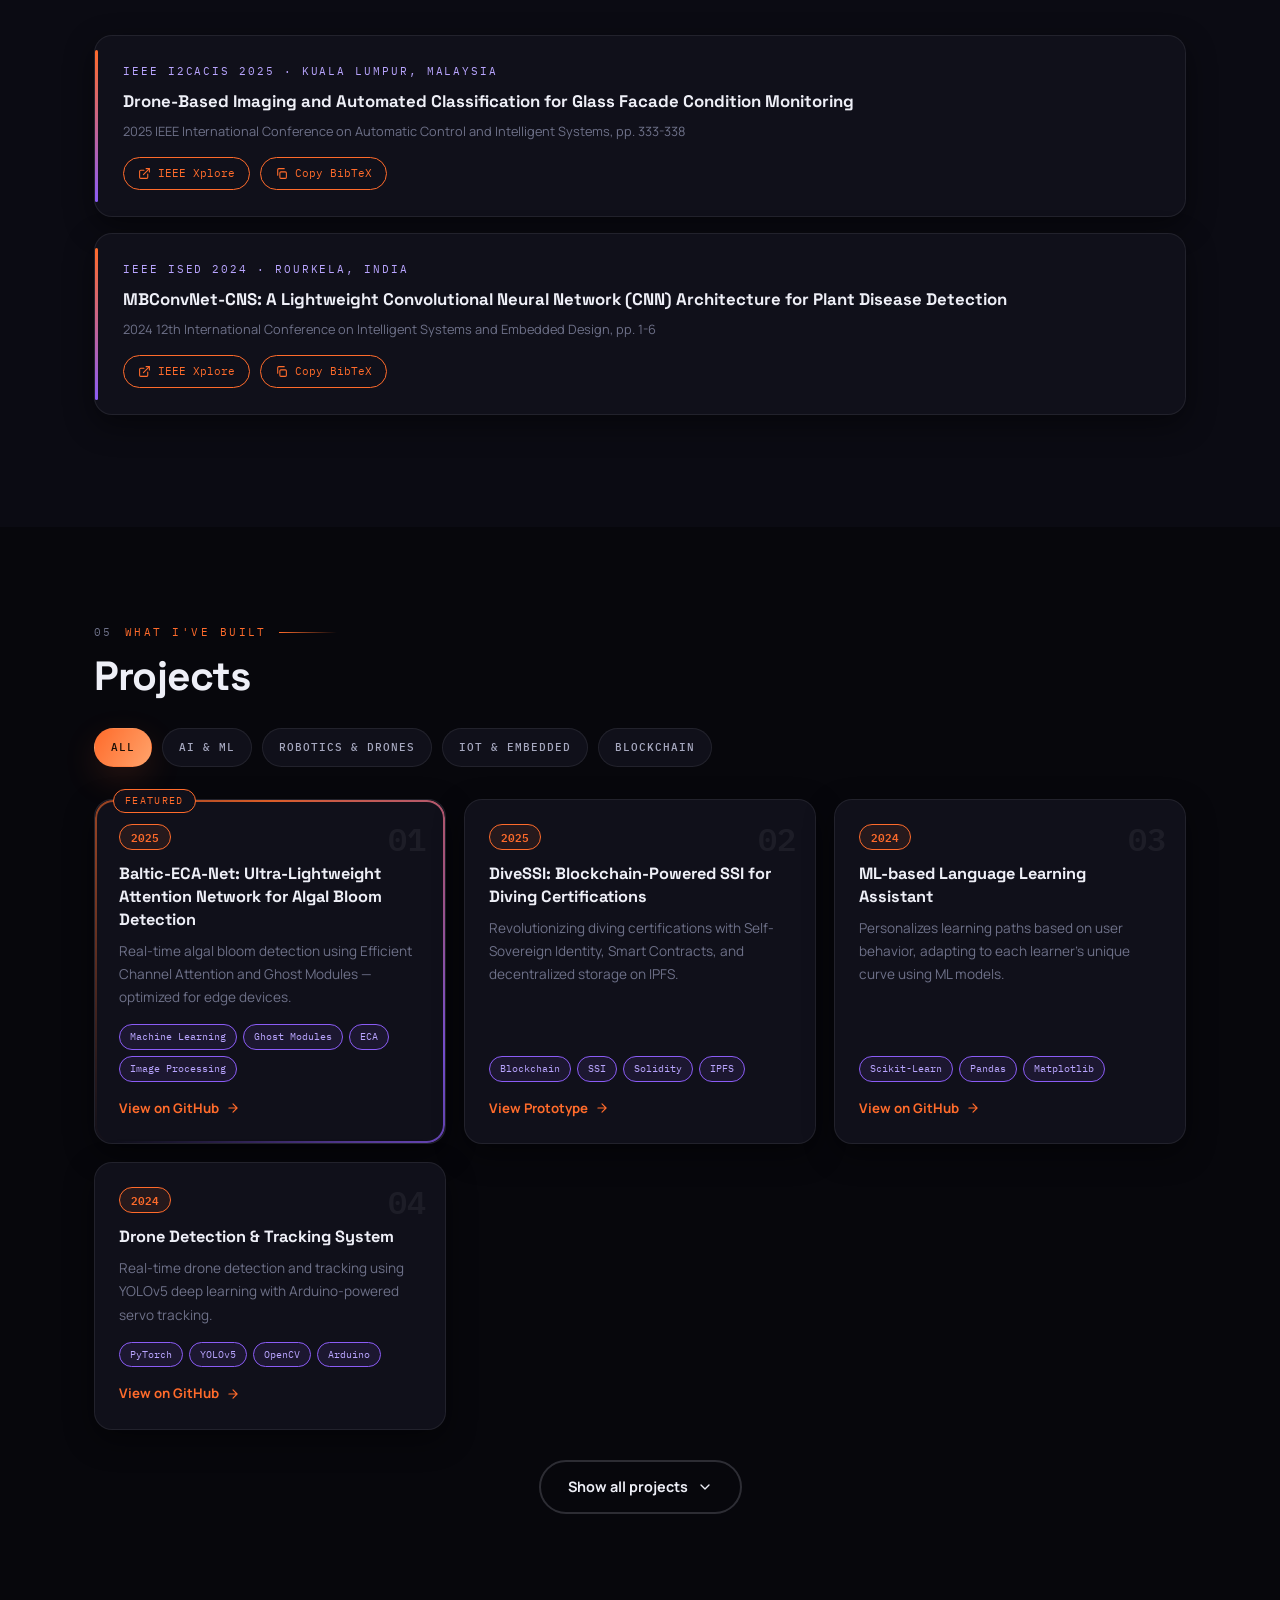
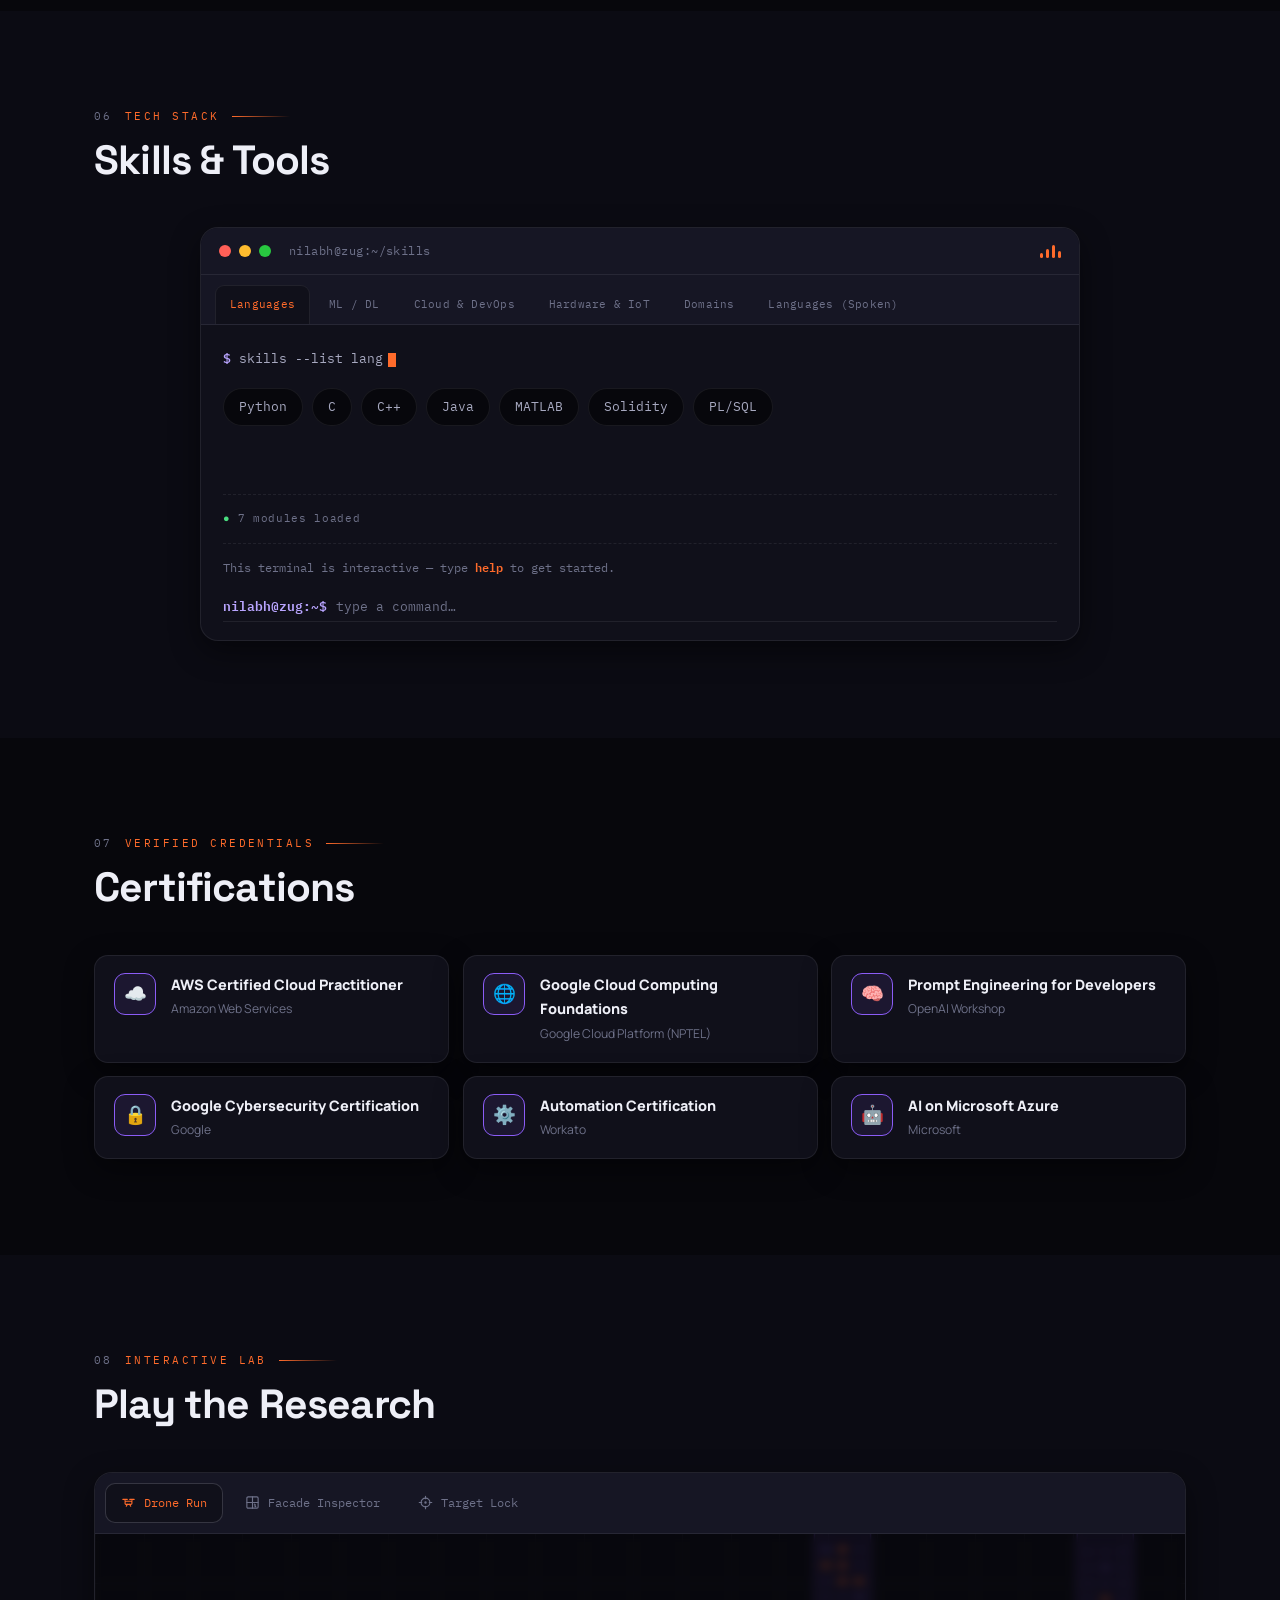
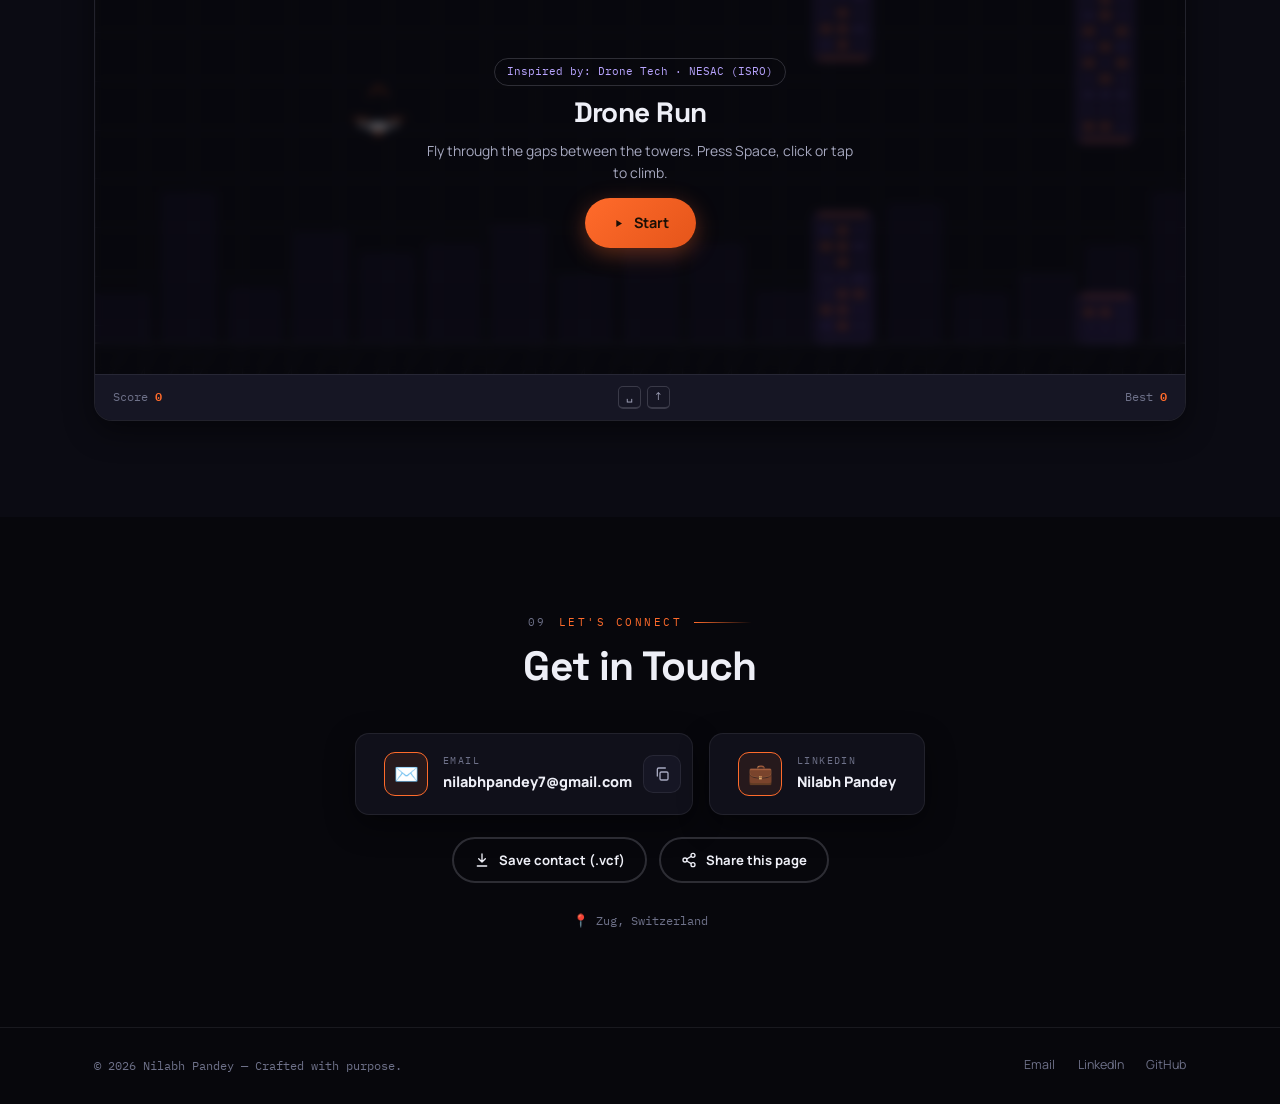
==== commit 1bed3dc1: "Update print statement from 'Hello' to 'Goodbye'" ====
--- a/index.html
+++ b/index.html
@@ -39,7 +39,7 @@
             --line:rgba(235,236,255,.08); --line-2:rgba(235,236,255,.17);
             --violet:#8B5CF6; --violet-2:#B9A5FF;
             --violet-soft:rgba(139,92,246,.10); --violet-glow:rgba(139,92,246,.30);
-            --nav:rgba(7,7,12,.72);
+            --nav:rgba(7,7,12,.72); --ov:rgba(7,7,12,.66); --err:#FF6B6B;
             --shadow:0 10px 30px rgba(0,0,0,.45);
             --shadow-a:0 12px 34px rgba(255,107,43,.14);
             --shadow-v:0 12px 34px rgba(139,92,246,.14);
@@ -50,7 +50,7 @@
             --line:rgba(21,21,40,.10); --line-2:rgba(21,21,40,.22);
             --violet:#7C4DFF; --violet-2:#6236E8;
             --violet-soft:rgba(124,77,255,.09); --violet-glow:rgba(124,77,255,.25);
-            --nav:rgba(247,247,251,.78);
+            --nav:rgba(247,247,251,.78); --ov:rgba(247,247,251,.76); --err:#C62F28;
             --shadow:0 10px 30px rgba(25,25,60,.08);
             --shadow-a:0 12px 34px rgba(255,107,43,.16);
             --shadow-v:0 12px 34px rgba(124,77,255,.14);
@@ -67,23 +67,10 @@
         ::selection { background:var(--accent); color:#fff; }
         img { max-width:100%; display:block; }
         a { color:inherit; text-decoration:none; }
-        button { font:inherit; background:none; border:none; color:inherit; }
+        button { font:inherit; background:none; border:none; color:inherit; cursor:pointer; }
         :focus-visible { outline:2px solid var(--accent); outline-offset:3px; border-radius:6px; }
-        .skip { position:fixed; top:-64px; left:16px; z-index:3000; background:var(--accent); color:#fff; padding:10px 18px; border-radius:10px; font-weight:700; transition:top .3s; }
+        .skip { position:fixed; top:-64px; left:16px; z-index:3000; background:var(--accent); color:#1A0F06; padding:10px 18px; border-radius:10px; font-weight:700; transition:top .3s; }
         .skip:focus { top:12px; }
-
-        /* Custom cursor only on precise pointers */
-        @media (hover:hover) and (pointer:fine) {
-            html, body, a, button { cursor:none; }
-        }
-        .cursor-dot,.cursor-ring { display:none; position:fixed; top:0; left:0; pointer-events:none; transform:translate(-50%,-50%); border-radius:50%; }
-        @media (hover:hover) and (pointer:fine) {
-            .cursor-dot,.cursor-ring { display:block; }
-        }
-        .cursor-dot { width:7px; height:7px; background:var(--accent); z-index:99999; transition:width .2s,height .2s,background .3s; }
-        .cursor-ring { width:38px; height:38px; border:1.5px solid var(--accent); z-index:99998; box-shadow:0 0 18px var(--accent-glow); transition:width .3s,height .3s,border-color .3s,background .3s,opacity .3s; }
-        .cursor-ring.hov { width:58px; height:58px; background:var(--accent-soft); border-color:var(--violet); box-shadow:0 0 22px var(--violet-glow); }
-        .cursor-dot.hov { width:4px; height:4px; background:var(--violet); }
 
         /* ═══════════ BACKGROUND LAYERS ═══════════ */
         #stars { position:fixed; inset:0; z-index:0; pointer-events:none; }
@@ -112,7 +99,7 @@
         .nav-inner { max-width:1140px; margin:0 auto; padding:0 24px; height:68px; display:flex; align-items:center; justify-content:space-between; gap:16px; }
         .logo { font-family:var(--font-m); font-weight:600; font-size:1rem; letter-spacing:-.02em; white-space:nowrap; }
         .logo em { font-style:normal; color:var(--accent); }
-        .nav-links { display:flex; gap:1.4rem; align-items:center; }
+        .nav-links { display:flex; gap:1.15rem; align-items:center; }
         .nav-links a { font-size:.84rem; font-weight:600; color:var(--text-2); position:relative; transition:color .3s; padding:4px 0; }
         .nav-links a::after { content:''; position:absolute; left:0; bottom:-2px; width:0; height:2px; border-radius:2px;
             background:linear-gradient(90deg,var(--accent),var(--violet)); transition:width .3s var(--ease); }
@@ -155,7 +142,7 @@
         .mmenu a { font-family:var(--font-d); font-size:1.45rem; font-weight:700; color:var(--text); opacity:0; transform:translateY(14px); transition:opacity .4s var(--ease),transform .4s var(--ease),color .3s; }
         .mmenu a:hover { color:var(--accent); }
         .mmenu.open a { opacity:1; transform:none; }
-        .mmenu.open a:nth-child(2){transition-delay:.05s}.mmenu.open a:nth-child(3){transition-delay:.1s}.mmenu.open a:nth-child(4){transition-delay:.15s}.mmenu.open a:nth-child(5){transition-delay:.2s}.mmenu.open a:nth-child(6){transition-delay:.25s}.mmenu.open a:nth-child(7){transition-delay:.3s}.mmenu.open a:nth-child(8){transition-delay:.35s}
+        .mmenu.open a:nth-child(2){transition-delay:.05s}.mmenu.open a:nth-child(3){transition-delay:.1s}.mmenu.open a:nth-child(4){transition-delay:.15s}.mmenu.open a:nth-child(5){transition-delay:.2s}.mmenu.open a:nth-child(6){transition-delay:.25s}.mmenu.open a:nth-child(7){transition-delay:.3s}.mmenu.open a:nth-child(8){transition-delay:.35s}.mmenu.open a:nth-child(9){transition-delay:.4s}
         .mclose { position:absolute; top:1.1rem; right:1.4rem; font-size:1.9rem; color:var(--text); line-height:1; }
 
         /* ═══════════ HERO ═══════════ */
@@ -326,7 +313,7 @@
         .pub-doi svg { width:13px; height:13px; stroke:currentColor; fill:none; stroke-width:2; stroke-linecap:round; stroke-linejoin:round; }
 
         /* ═══════════ PROJECTS ═══════════ */
-        .proj-grid { display:grid; grid-template-columns:repeat(auto-fill,minmax(330px,1fr)); gap:18px; }
+        .proj-grid { display:grid; grid-template-columns:repeat(auto-fill,minmax(min(330px,100%),1fr)); gap:18px; }
         .proj-card { padding:24px; display:flex; flex-direction:column; }
         .proj-top { display:flex; align-items:center; justify-content:space-between; margin-bottom:13px; }
         .proj-year { font-family:var(--font-m); font-size:.68rem; font-weight:600; color:var(--accent);
@@ -381,7 +368,7 @@
         .feat-badge { position:absolute; top:-11px; left:18px; z-index:2; font-family:var(--font-m); font-size:.6rem; letter-spacing:.14em; color:var(--accent); background:var(--card); border:1px solid var(--accent); border-radius:999px; padding:3px 11px; }
 
         /* ═══════════ CERTIFICATIONS ═══════════ */
-        .certs-grid { display:grid; grid-template-columns:repeat(auto-fill,minmax(320px,1fr)); gap:14px; }
+        .certs-grid { display:grid; grid-template-columns:repeat(auto-fill,minmax(min(320px,100%),1fr)); gap:14px; }
         .cert-card { padding:17px 19px; display:flex; gap:15px; align-items:flex-start; border-radius:14px; }
         .cert-badge { width:42px; height:42px; border-radius:11px; display:grid; place-items:center; font-size:1.15rem; flex-shrink:0;
             background:var(--violet-soft); border:1px solid var(--violet); }
@@ -473,7 +460,7 @@
             color:var(--text-2); background:var(--card); border:1px solid var(--line); border-radius:999px; padding:9px 16px;
             cursor:pointer; transition:color .25s, border-color .25s, background .25s, transform .25s, box-shadow .25s; }
         .fbtn:hover { color:var(--text); border-color:var(--line-2); transform:translateY(-1px); }
-        .fbtn.active { color:#fff; background:linear-gradient(120deg,var(--accent),var(--violet)); border-color:transparent; box-shadow:var(--shadow-a); }
+        .fbtn.active { color:#1A0F06; background:linear-gradient(120deg,var(--accent),var(--accent-2)); border-color:transparent; box-shadow:var(--shadow-a); }
         .proj-card.gone { display:none !important; }
         @keyframes popIn { from { opacity:0; transform:translateY(12px) scale(.97); } to { opacity:1; transform:none; } }
         .proj-card.pop { animation:popIn .4s var(--ease); }
@@ -527,7 +514,7 @@
         #cmdk.open .cmdk-panel { transform:none; }
         .cmdk-inrow { display:flex; align-items:center; gap:11px; padding:15px 16px; border-bottom:1px solid var(--line); }
         .cmdk-inrow > svg { width:16px; height:16px; stroke:var(--muted); fill:none; stroke-width:2; stroke-linecap:round; flex:none; }
-        #cmdkInput { flex:1; min-width:0; background:none; border:0; outline:0; color:var(--text); font-family:var(--font-b); font-size:.98rem; }
+        #cmdkInput { flex:1; min-width:0; background:none; border:0; outline:0; color:var(--text); font-family:var(--font-b); font-size:1rem; }
         #cmdkInput::placeholder { color:var(--muted); }
         .cmdk-x { font-family:var(--font-m); font-size:.6rem; letter-spacing:.06em; color:var(--muted);
             border:1px solid var(--line); border-radius:6px; padding:3px 7px; cursor:pointer; transition:color .25s, border-color .25s; }
@@ -544,6 +531,106 @@
         .cmdk-foot { padding:10px 16px; border-top:1px solid var(--line); font-family:var(--font-m); font-size:.6rem; letter-spacing:.06em; color:var(--muted); }
         .pub-bib { margin-left:10px; cursor:pointer; }
         @media (max-width:480px) { .pub-bib { margin-left:0; } .pub-card .pub-doi:first-of-type { margin-right:10px; } }
+
+        /* ═══════════ INTERACTIVE LAB (MINI-GAMES) ═══════════ */
+        .arcade { padding:0; overflow:hidden; }
+        .arcade::before,.xterm::before { display:none; }
+        .ar-tabs { display:flex; gap:6px; padding:10px; background:var(--card-2); border-bottom:1px solid var(--line);
+            overflow-x:auto; scrollbar-width:none; }
+        .ar-tabs::-webkit-scrollbar { display:none; }
+        .ar-tab { display:flex; align-items:center; gap:8px; flex:0 0 auto; padding:9px 15px; border:1px solid transparent; border-radius:10px;
+            font-family:var(--font-m); font-size:.72rem; color:var(--muted); white-space:nowrap; cursor:pointer;
+            transition:color .25s,background .25s,border-color .25s; }
+        .ar-tab svg { width:15px; height:15px; stroke:currentColor; fill:none; stroke-width:1.8; stroke-linecap:round; stroke-linejoin:round; }
+        .ar-tab:hover { color:var(--text-2); }
+        .ar-tab.act { color:var(--accent); background:var(--card); border-color:var(--line-2); }
+        .ar-stage { position:relative; width:100%; aspect-ratio:16/9; max-height:440px; background:var(--bg-2); outline:none;
+            touch-action:manipulation; -webkit-user-select:none; user-select:none; -webkit-tap-highlight-color:transparent; }
+        .ar-stage.playing { touch-action:none; }
+        .ar-stage[data-g="facade"].playing { cursor:pointer; }
+        .ar-stage[data-g="track"].playing { cursor:crosshair; }
+        .ar-stage:focus-visible { box-shadow:inset 0 0 0 2px var(--accent); }
+        .ar-stage canvas { position:absolute; inset:0; width:100%; height:100%; display:block; }
+        .ar-ov { position:absolute; inset:0; z-index:2; display:grid; place-items:center; padding:20px; text-align:center;
+            background:var(--ov); -webkit-backdrop-filter:blur(5px); backdrop-filter:blur(5px);
+            transition:opacity .3s var(--ease),visibility .3s; }
+        .ar-ov.hide { opacity:0; visibility:hidden; }
+        .ar-box { max-width:440px; display:flex; flex-direction:column; align-items:center; gap:10px; }
+        .ar-box [hidden] { display:none !important; }
+        .ar-tag { font-family:var(--font-m); font-size:.66rem; color:var(--violet-2); border:1px solid var(--line-2); border-radius:999px; padding:4px 12px; }
+        .ar-title { font-family:var(--font-d); font-weight:700; font-size:clamp(1.25rem,3vw,1.75rem); letter-spacing:-.02em; line-height:1.2; }
+        .ar-desc { font-size:.87rem; color:var(--text-2); line-height:1.6; }
+        .ar-big { font-family:var(--font-d); font-weight:700; font-size:clamp(2.3rem,6vw,3.1rem); line-height:1; color:var(--accent); letter-spacing:-.02em; font-variant-numeric:tabular-nums; }
+        .ar-stats { display:flex; flex-wrap:wrap; justify-content:center; gap:6px 16px; font-family:var(--font-m); font-size:.72rem; color:var(--muted); }
+        .ar-stats b { color:var(--text); font-weight:600; margin-left:6px; }
+        .ar-new { font-family:var(--font-m); font-size:.72rem; color:var(--live); }
+        .ar-bestline { font-family:var(--font-m); font-size:.68rem; color:var(--muted); }
+        .ar-box .btn { margin-top:4px; }
+        #arBtn svg { fill:currentColor; stroke:none; width:13px; height:13px; }
+        .ar-hud { display:flex; align-items:center; justify-content:space-between; gap:14px; padding:11px 18px;
+            background:var(--card-2); border-top:1px solid var(--line); font-family:var(--font-m); font-size:.72rem; color:var(--muted); }
+        .ar-hud b { color:var(--accent); font-weight:600; margin-left:7px; font-variant-numeric:tabular-nums; }
+        .ar-keys { display:flex; gap:6px; align-items:center; }
+        .ar-keys kbd { font-family:var(--font-m); font-size:.66rem; color:var(--text-2); border:1px solid var(--line-2); border-bottom-width:2px; border-radius:5px; padding:1px 7px; }
+
+        /* ═══════════ INTERACTIVE SHELL ═══════════ */
+        .xt-shell { margin-top:16px; padding-top:14px; border-top:1px dashed var(--line); }
+        .xt-log { max-height:220px; overflow-y:auto; display:flex; flex-direction:column; gap:3px; font-size:.78rem; color:var(--text-2);
+            overscroll-behavior:contain; scrollbar-width:thin; }
+        .xt-log:empty { display:none; }
+        .xt-line { white-space:pre-wrap; word-break:break-word; line-height:1.55; }
+        .xt-line b { color:var(--accent); font-weight:600; }
+        .xt-echo { color:var(--text); }
+        .xt-echo::before { content:'$ '; color:var(--violet-2); }
+        .xt-dim { color:var(--muted); }
+        .xt-hl { color:var(--accent); font-weight:600; }
+        .xt-err { color:var(--err); }
+        .xt-kv { display:grid; grid-template-columns:19ch minmax(0,1fr); gap:14px; }
+        .xt-kv > span:first-child { color:var(--violet-2); }
+        .xt-in { display:flex; align-items:center; gap:9px; margin-top:10px; padding:8px 0 4px; border-bottom:1px solid var(--line); cursor:text; transition:border-color .25s; }
+        .xt-in:focus-within { border-color:var(--accent); }
+        .xt-in .xt-p { white-space:nowrap; font-size:.8rem; }
+        .xt-in input { flex:1; min-width:0; background:none; border:0; outline:0; color:var(--text); font-family:var(--font-m); font-size:.82rem; caret-color:var(--accent); }
+        .xt-in input::placeholder { color:var(--muted); }
+
+        /* ═══════════ CONTACT ACTIONS ═══════════ */
+        .contact-actions { display:flex; justify-content:center; flex-wrap:wrap; gap:12px; margin:-6px 0 26px; }
+        .btn-sm { padding:10px 20px; font-size:.82rem; }
+
+        /* nav: switch to the menu before 8 links (+ long DE/FR labels) can overflow */
+        @media (max-width:1180px) {
+            .nav-links { display:none; }
+            .burger { display:flex; }
+        }
+        @media (max-width:768px) {
+            .ar-stage { aspect-ratio:4/3; max-height:none; }
+            .ar-ov { padding:14px; }
+            .ar-box { gap:8px; }
+            .ar-desc { font-size:.8rem; }
+            .ar-keys { display:none; }
+            .ar-hud { padding:10px 14px; }
+            .ar-tabs { overflow:visible; }
+            .ar-tab { flex:1 1 0; min-width:0; flex-direction:column; justify-content:center; gap:5px; padding:9px 6px;
+                white-space:normal; overflow-wrap:anywhere; text-align:center; line-height:1.3; font-size:.66rem; }
+            .xt-host { display:none; }
+            .xt-in input { font-size:16px; }
+            .xt-kv { grid-template-columns:13ch minmax(0,1fr); gap:10px; }
+            .xt-log { max-height:240px; font-size:.74rem; }
+        }
+        @media (max-width:360px) {
+            .nav-inner { padding:0 14px; gap:10px; }
+            .nav-actions { gap:.4rem; }
+            .logo { font-size:.84rem; }
+            .ar-tab { font-size:.62rem; }
+            .contact-card { padding:16px 18px; gap:12px; }
+            .ccwrap .contact-card { padding-right:54px; }
+            .contact-card > div:last-child { min-width:0; }
+            .cc-icon { width:40px; height:40px; }
+        }
+        @media (max-width:480px) {
+            .ar-stage { aspect-ratio:1/1; }
+            .contact-actions .btn { flex:1 1 100%; justify-content:center; }
+        }
 
         /* ═══════════ MOBILE POLISH ═══════════ */
         @media (max-width:768px) {
@@ -587,8 +674,8 @@
         @media print {
             html { --bg:#fff; --bg-2:#fff; --card:#fff; --card-2:#fff; --text:#111; --text-2:#333; --muted:#555;
                 --line:#ddd; --line-2:#bbb; --shadow:none; --shadow-a:none; --shadow-v:none; }
-            #stars,.aurora,.grid-layer,.scanlines,.grain,#progress,.cursor-dot,.cursor-ring,.nav,.mmenu,#btt,.marquee,
-            .scroll-hint,.fchip,.filterbar,.proj-morewrap,#cmdk,.cmdk-btn,.pub-bib,.copy-btn,#boot,.toast,.hero-cta,.chip-live,.caret { display:none !important; }
+            #stars,.aurora,.grid-layer,.scanlines,.grain,#progress,.nav,.mmenu,#btt,.marquee,
+            #lab,.xt-shell,.contact-actions,.scroll-hint,.fchip,.filterbar,.proj-morewrap,#cmdk,.cmdk-btn,.pub-bib,.copy-btn,#boot,.toast,.hero-cta,.chip-live,.caret { display:none !important; }
             .grad { background:none; color:#111; -webkit-text-fill-color:#111; animation:none; }
             .reveal,.hero-inner { opacity:1 !important; transform:none !important; filter:none !important; }
             .card { break-inside:avoid; }
@@ -613,11 +700,9 @@
     </style>
 </head>
 <body>
-    <noscript><style>#boot{display:none!important}.cmdk-btn{display:none!important}.reveal{opacity:1!important;transform:none!important;filter:none!important}</style></noscript>
+    <noscript><style>#boot{display:none!important}.cmdk-btn{display:none!important}#lab,.xt-shell,.contact-actions,a[href="#lab"]{display:none!important}.reveal{opacity:1!important;transform:none!important;filter:none!important}</style></noscript>
     <a class="skip" href="#main">Skip to content</a>
     <div id="boot" aria-hidden="true"><div class="boot-in"><span class="boot-brand">NILABHPANDEY<b>.</b>COM</span><span class="boot-line"><i></i></span><span class="boot-status" id="bootStatus">INITIALIZING</span></div></div>
-    <div class="cursor-dot" id="cursorDot" aria-hidden="true"></div>
-    <div class="cursor-ring" id="cursorRing" aria-hidden="true"></div>
 
     <canvas id="stars" aria-hidden="true"></canvas>
     <div class="aurora a" aria-hidden="true"></div>
@@ -678,6 +763,7 @@
                 <a href="#publications" data-i18n="nav_pub">Publications</a>
                 <a href="#projects" data-i18n="nav_proj">Projects</a>
                 <a href="#skills" data-i18n="nav_skills">Skills</a>
+                <a href="#lab" data-i18n="nav_lab">Lab</a>
                 <a href="#contact" data-i18n="nav_contact">Contact</a>
             </div>
             <div class="nav-actions">
@@ -716,7 +802,8 @@
         <a href="#publications" data-i18n="nav_pub">Publications</a>
         <a href="#projects" data-i18n="nav_proj">Projects</a>
         <a href="#skills" data-i18n="nav_skills">Skills</a>
-        <a href="#contact" data-i18n="nav_contact">Contact</a>
+        <a href="#lab" data-i18n="nav_lab">Lab</a>
+                <a href="#contact" data-i18n="nav_contact">Contact</a>
     </div>
 
     <main id="main">
@@ -883,6 +970,10 @@
                     <div class="xt-panel" data-skp="dom"><span class="chip">Computer Vision</span><span class="chip">NLP</span><span class="chip">Blockchain</span><span class="chip">IoT</span><span class="chip">Cybersecurity</span><span class="chip">Data Science</span></div>
                     <div class="xt-panel" data-skp="spoken"><span class="chip">English (C1 IELTS)</span><span class="chip">German (A1)</span><span class="chip">Hindi</span></div>
                     <div class="xt-status"><span class="ok" aria-hidden="true">&#9679;</span>&nbsp;<span id="xtCount">7</span> <span data-i18n="xt_loaded">modules loaded</span></div>
+                    <div class="xt-shell">
+                        <div class="xt-log" id="xtLog" role="log" aria-live="polite"><div class="xt-line xt-dim" data-i18n-html="sh_intro">This terminal is interactive — type <b>help</b> to get started.</div></div>
+                        <label class="xt-in"><span class="xt-p" aria-hidden="true"><span class="xt-host">nilabh@zug:</span>~$</span><input id="xtIn" type="text" autocomplete="off" autocapitalize="off" autocorrect="off" spellcheck="false" enterkeyhint="go" data-i18n-ph="sh_ph" placeholder="type a command…" aria-label="Terminal command"></label>
+                    </div>
                 </div>
             </div>
         </div>
@@ -905,15 +996,55 @@
         </div>
     </section>
 
-    <section id="contact" class="alt contact">
+    <section id="lab" class="alt">
         <div class="container">
             <div class="head reveal">
-                <div class="eyebrow"><span class="idx">08</span><span data-i18n="label_contact">Let's Connect</span></div>
+                <div class="eyebrow"><span class="idx">08</span><span data-i18n="label_lab">Interactive Lab</span></div>
+                <h2 class="title" data-i18n="title_lab">Play the Research</h2>
+            </div>
+            <div class="arcade card reveal" id="arcade">
+                <div class="ar-tabs" role="tablist" aria-label="Mini-games">
+                    <button class="ar-tab act" type="button" role="tab" aria-selected="true" aria-controls="arStage" data-g="drone"><svg viewBox="0 0 24 24" aria-hidden="true"><path d="M3 7h7M14 7h7M6.5 7v3M17.5 7v3"/><rect x="6.5" y="10" width="11" height="5" rx="2"/><path d="M10 15l-1.5 3M14 15l1.5 3"/></svg><span data-i18n="g_drone">Drone Run</span></button>
+                    <button class="ar-tab" type="button" role="tab" aria-selected="false" aria-controls="arStage" tabindex="-1" data-g="facade"><svg viewBox="0 0 24 24" aria-hidden="true"><rect x="3" y="3" width="18" height="18" rx="2"/><path d="M3 12h18M12 3v18"/><path d="M15 14.5l1.6 1.3-1 1.7 1.6 1.2"/></svg><span data-i18n="g_facade">Facade Inspector</span></button>
+                    <button class="ar-tab" type="button" role="tab" aria-selected="false" aria-controls="arStage" tabindex="-1" data-g="track"><svg viewBox="0 0 24 24" aria-hidden="true"><circle cx="12" cy="12" r="7"/><path d="M12 2v4M12 18v4M2 12h4M18 12h4"/><circle cx="12" cy="12" r="1"/></svg><span data-i18n="g_track">Target Lock</span></button>
+                </div>
+                <div class="ar-stage" id="arStage" role="tabpanel" tabindex="0" data-g="drone" aria-label="Drone Run">
+                    <canvas id="arCanvas" aria-hidden="true"></canvas>
+                    <div class="ar-ov" id="arOv">
+                        <div class="ar-box" aria-live="polite">
+                            <span class="ar-tag" id="arTag"></span>
+                            <div class="ar-title" id="arTitle">Drone Run</div>
+                            <div class="ar-big" id="arBig" hidden></div>
+                            <div class="ar-stats" id="arStats" hidden></div>
+                            <div class="ar-new" id="arNew" hidden></div>
+                            <p class="ar-desc" id="arDesc"></p>
+                            <button class="btn btn-primary" id="arBtn" type="button"><svg viewBox="0 0 24 24" aria-hidden="true"><path d="M8 5.5v13l10.5-6.5z"/></svg><span id="arBtnTxt">Start</span></button>
+                            <div class="ar-bestline" id="arBestLine" hidden></div>
+                        </div>
+                    </div>
+                </div>
+                <div class="ar-hud">
+                    <span><span data-i18n="g_score">Score</span><b id="arScore">0</b></span>
+                    <span class="ar-keys" id="arKeys" aria-hidden="true"></span>
+                    <span><span data-i18n="g_best">Best</span><b id="arBest">0</b></span>
+                </div>
+            </div>
+        </div>
+    </section>
+
+    <section id="contact" class="contact">
+        <div class="container">
+            <div class="head reveal">
+                <div class="eyebrow"><span class="idx">09</span><span data-i18n="label_contact">Let's Connect</span></div>
                 <h2 class="title" data-i18n="title_contact">Get in Touch</h2>
             </div>
             <div class="contact-cards reveal">
-                <div class="ccwrap"><a href="mailto:nilabhpandey7@gmail.com" class="card hov-a contact-card"><div class="cc-icon" aria-hidden="true">&#9993;&#65039;</div><div><div class="cc-label" data-i18n="c_email">Email</div><div class="cc-value">nilabhpandey7@gmail.com</div></div></a><button class="copy-btn" id="copyEmail" type="button" aria-label="Copy email" title="Copy email"><svg viewBox="0 0 24 24" aria-hidden="true"><rect x="9" y="9" width="12" height="12" rx="2"/><path d="M5 15V5a2 2 0 0 1 2-2h10"/></svg></button></div>
+                <div class="ccwrap"><a href="mailto:nilabhpandey7@gmail.com" class="card hov-a contact-card"><div class="cc-icon" aria-hidden="true">&#9993;&#65039;</div><div><div class="cc-label" data-i18n="c_email">Email</div><div class="cc-value">nilabhpandey7@<wbr>gmail.com</div></div></a><button class="copy-btn" id="copyEmail" type="button" aria-label="Copy email" title="Copy email"><svg viewBox="0 0 24 24" aria-hidden="true"><rect x="9" y="9" width="12" height="12" rx="2"/><path d="M5 15V5a2 2 0 0 1 2-2h10"/></svg></button></div>
                 <a href="https://linkedin.com/in/nilabh-pandey" target="_blank" rel="me noopener noreferrer" class="card hov-a contact-card"><div class="cc-icon" aria-hidden="true">&#128188;</div><div><div class="cc-label">LinkedIn</div><div class="cc-value" data-i18n="name_full">Nilabh Pandey</div></div></a>
+            </div>
+            <div class="contact-actions reveal">
+                <button class="btn btn-outline btn-sm" id="vcardBtn" type="button"><svg viewBox="0 0 24 24" aria-hidden="true"><path d="M12 3v12M7 10l5 5 5-5M5 21h14"/></svg><span data-i18n="cp_vcard">Save contact (.vcf)</span></button>
+                <button class="btn btn-outline btn-sm" id="shareBtn" type="button"><svg viewBox="0 0 24 24" aria-hidden="true"><circle cx="18" cy="5" r="3"/><circle cx="6" cy="12" r="3"/><circle cx="18" cy="19" r="3"/><path d="M8.6 13.5l6.8 4M15.4 6.5l-6.8 4"/></svg><span data-i18n="cp_share">Share this page</span></button>
             </div>
             <div class="loc-line reveal">&#128205; <span data-i18n="location">Zug, Switzerland</span></div>
         </div>
@@ -1018,6 +1149,7 @@
         c_email: "Email", location: "Zug, Switzerland",
         meta_desc: "AI researcher and robotics engineer in Switzerland — drone imaging, computer vision, and IEEE-published research. Portfolio of Nilabh Pandey.",
         f_all: "All", f_ai: "AI & ML", f_rob: "Robotics & Drones", f_iot: "IoT & Embedded", f_bc: "Blockchain", p_more: "Show all projects", p_less: "Show less", bib_copy: "Copy BibTeX", cp_placeholder: "Type a command or search…", cp_nav: "Navigate", cp_actions: "Actions", cp_lang: "Language", cp_links: "Links", cp_theme: "Toggle theme", cp_pdf: "Save as PDF", cp_empty: "No results", cp_hint: "↑↓ navigate · ↵ select · esc close",
+        nav_lab: "Lab", label_lab: "Interactive Lab", title_lab: "Play the Research", g_drone: "Drone Run", g_facade: "Facade Inspector", g_track: "Target Lock", g_drone_d: "Fly through the gaps between the towers. Press Space, click or tap to climb.", g_facade_d: "Find every cracked glass panel before time runs out. Reflections are not cracks.", g_track_d: "Keep the crosshair on the drone for 20 seconds. Use your mouse, drag, or the arrow keys.", g_insp: "Inspired by", g_start: "Start", g_again: "Play again", g_resume: "Resume", g_paused: "Paused", g_over: "Game over", g_score: "Score", g_best: "Best", g_new: "New best!", g_prec: "Precision", g_rec: "Recall", g_acc: "Tracking accuracy", g_konami: "Cheat code accepted — gold drone unlocked", cp_vcard: "Save contact (.vcf)", cp_share: "Share this page", cp_term: "Open terminal", link_copied: "Link copied!", sh_intro: "This terminal is interactive — type <b>help</b> to get started.", sh_ph: "type a command…", sh_nf: "command not found", sh_cmds: "Available commands", sh_clear: "Clear the terminal", sh_neo: "System info", sh_usage: "Usage", sh_sudo: "Nice try. Root access requires an interview first.", sh_hire: "Excellent choice — opening your email app…",
         copied: "Copied!", copy_email: "Copy email", xt_loaded: "modules loaded",
         logo_name: "nilabhpandey", name_full: "Nilabh Pandey", alt_photo: "Nilabh Pandey smiling outdoors, wearing a navy blazer over a light blue shirt", footer_note: "Crafted with purpose.", btt: "Back to top"
     },
@@ -1072,7 +1204,8 @@
         label_contact: "Kontakt aufnehmen", title_contact: "In Kontakt treten",
         c_email: "E-Mail", location: "Zug, Schweiz",
         meta_desc: "KI-Forscher und Robotik-Ingenieur in der Schweiz — Drohnenbildgebung, Computer Vision und IEEE-publizierte Forschung. Portfolio von Nilabh Pandey.",
-        f_all: "Alle", f_ai: "KI & ML", f_rob: "Robotik & Drohnen", f_iot: "IoT & Embedded", f_bc: "Blockchain", p_more: "Alle Projekte anzeigen", p_less: "Weniger anzeigen", bib_copy: "BibTeX kopieren", cp_placeholder: "Befehl eingeben oder suchen…", cp_nav: "Navigation", cp_actions: "Aktionen", cp_lang: "Sprache", cp_links: "Links", cp_theme: "Design wechseln", cp_pdf: "Als PDF speichern", cp_empty: "Keine Ergebnisse", cp_hint: "↑↓ navigieren · ↵ auswählen · esc schließen",
+        f_all: "Alle", f_ai: "KI & ML", f_rob: "Robotik & Drohnen", f_iot: "IoT & Embedded", f_bc: "Blockchain", p_more: "Alle Projekte anzeigen", p_less: "Weniger anzeigen", bib_copy: "BibTeX kopieren", cp_placeholder: "Befehl eingeben oder suchen…", cp_nav: "Navigation", cp_actions: "Aktionen", cp_lang: "Sprache", cp_links: "Links", cp_theme: "Design wechseln", cp_pdf: "Als PDF speichern", cp_empty: "Keine Ergebnisse", cp_hint: "↑↓ navigieren · ↵ auswählen · esc schliessen",
+        nav_lab: "Labor", label_lab: "Interaktives Labor", title_lab: "Forschung zum Mitspielen", g_drone: "Drohnenflug", g_facade: "Fassaden-Inspektor", g_track: "Zielerfassung", g_drone_d: "Fliege durch die Lücken zwischen den Türmen. Leertaste, Klick oder Tippen lässt dich steigen.", g_facade_d: "Finde alle gesprungenen Glasscheiben, bevor die Zeit abläuft. Spiegelungen sind keine Risse.", g_track_d: "Halte das Fadenkreuz 20 Sekunden lang auf der Drohne. Mit Maus, Ziehen oder Pfeiltasten.", g_insp: "Inspiriert von", g_start: "Starten", g_again: "Nochmal spielen", g_resume: "Fortsetzen", g_paused: "Pausiert", g_over: "Spiel vorbei", g_score: "Punkte", g_best: "Rekord", g_new: "Neuer Rekord!", g_prec: "Präzision", g_rec: "Recall", g_acc: "Tracking-Genauigkeit", g_konami: "Cheatcode akzeptiert — goldene Drohne freigeschaltet", cp_vcard: "Kontakt speichern (.vcf)", cp_share: "Seite teilen", cp_term: "Terminal öffnen", link_copied: "Link kopiert!", sh_intro: "Dieses Terminal ist interaktiv — tippe <b>help</b>, um loszulegen.", sh_ph: "Befehl eingeben…", sh_nf: "Befehl nicht gefunden", sh_cmds: "Verfügbare Befehle", sh_clear: "Terminal leeren", sh_neo: "Systeminfo", sh_usage: "Verwendung", sh_sudo: "Netter Versuch. Root-Zugriff gibt es erst nach einem Vorstellungsgespräch.", sh_hire: "Ausgezeichnete Wahl — dein E-Mail-Programm wird geöffnet…",
         copied: "Kopiert!", copy_email: "E-Mail kopieren", xt_loaded: "Module geladen",
         logo_name: "nilabhpandey", name_full: "Nilabh Pandey", alt_photo: "Nilabh Pandey lächelt im Freien, in marineblauem Blazer und hellblauem Hemd", footer_note: "Mit Sorgfalt gebaut.", btt: "Nach oben"
     },
@@ -1128,6 +1261,7 @@
         c_email: "E-mail", location: "Zoug, Suisse",
         meta_desc: "Chercheur en IA et ingénieur en robotique en Suisse — imagerie par drone, vision par ordinateur et recherche publiée IEEE. Portfolio de Nilabh Pandey.",
         f_all: "Tous", f_ai: "IA & ML", f_rob: "Robotique & Drones", f_iot: "IoT & Embarqué", f_bc: "Blockchain", p_more: "Voir tous les projets", p_less: "Voir moins", bib_copy: "Copier le BibTeX", cp_placeholder: "Tapez une commande ou recherchez…", cp_nav: "Navigation", cp_actions: "Actions", cp_lang: "Langue", cp_links: "Liens", cp_theme: "Changer de thème", cp_pdf: "Enregistrer en PDF", cp_empty: "Aucun résultat", cp_hint: "↑↓ naviguer · ↵ sélectionner · esc fermer",
+        nav_lab: "Labo", label_lab: "Labo interactif", title_lab: "La recherche en jeu", g_drone: "Vol de drone", g_facade: "Inspecteur de façades", g_track: "Cible verrouillée", g_drone_d: "Volez entre les tours. Appuyez sur Espace, cliquez ou touchez l'écran pour monter.", g_facade_d: "Repérez toutes les vitres fissurées avant la fin du temps. Les reflets ne sont pas des fissures.", g_track_d: "Gardez le viseur sur le drone pendant 20 secondes. Utilisez la souris, glissez le doigt ou les flèches.", g_insp: "Inspiré de", g_start: "Commencer", g_again: "Rejouer", g_resume: "Reprendre", g_paused: "En pause", g_over: "Partie terminée", g_score: "Score", g_best: "Record", g_new: "Nouveau record !", g_prec: "Précision", g_rec: "Rappel", g_acc: "Précision du suivi", g_konami: "Code secret accepté — drone doré débloqué", cp_vcard: "Enregistrer le contact (.vcf)", cp_share: "Partager cette page", cp_term: "Ouvrir le terminal", link_copied: "Lien copié !", sh_intro: "Ce terminal est interactif — tapez <b>help</b> pour commencer.", sh_ph: "tapez une commande…", sh_nf: "commande introuvable", sh_cmds: "Commandes disponibles", sh_clear: "Effacer le terminal", sh_neo: "Infos système", sh_usage: "Utilisation", sh_sudo: "Bien essayé. L'accès root nécessite d'abord un entretien.", sh_hire: "Excellent choix — ouverture de votre messagerie…",
         copied: "Copié !", copy_email: "Copier l’e-mail", xt_loaded: "modules chargés",
         logo_name: "nilabhpandey", name_full: "Nilabh Pandey", alt_photo: "Nilabh Pandey souriant en extérieur, en blazer bleu marine et chemise bleu clair", footer_note: "Conçu avec passion.", btt: "Retour en haut"
     },
@@ -1183,6 +1317,7 @@
         c_email: "E-mail", location: "Zug, Suíça",
         meta_desc: "Pesquisador de IA e engenheiro de robótica na Suíça — imagens por drone, visão computacional e pesquisa publicada na IEEE. Portfólio de Nilabh Pandey.",
         f_all: "Todos", f_ai: "IA & ML", f_rob: "Robótica & Drones", f_iot: "IoT & Embarcados", f_bc: "Blockchain", p_more: "Ver todos os projetos", p_less: "Ver menos", bib_copy: "Copiar BibTeX", cp_placeholder: "Digite um comando ou pesquise…", cp_nav: "Navegar", cp_actions: "Ações", cp_lang: "Idioma", cp_links: "Links", cp_theme: "Alternar tema", cp_pdf: "Salvar como PDF", cp_empty: "Sem resultados", cp_hint: "↑↓ navegar · ↵ selecionar · esc fechar",
+        nav_lab: "Lab", label_lab: "Laboratório interativo", title_lab: "A pesquisa em jogo", g_drone: "Voo de drone", g_facade: "Inspetor de fachadas", g_track: "Alvo travado", g_drone_d: "Voe pelos espaços entre as torres. Pressione Espaço, clique ou toque para subir.", g_facade_d: "Encontre todos os painéis de vidro rachados antes que o tempo acabe. Reflexos não são rachaduras.", g_track_d: "Mantenha a mira no drone por 20 segundos. Use o mouse, arraste ou use as setas.", g_insp: "Inspirado em", g_start: "Começar", g_again: "Jogar de novo", g_resume: "Continuar", g_paused: "Pausado", g_over: "Fim de jogo", g_score: "Pontos", g_best: "Recorde", g_new: "Novo recorde!", g_prec: "Precisão", g_rec: "Revocação", g_acc: "Precisão de rastreamento", g_konami: "Código secreto aceito — drone dourado desbloqueado", cp_vcard: "Salvar contato (.vcf)", cp_share: "Compartilhar esta página", cp_term: "Abrir o terminal", link_copied: "Link copiado!", sh_intro: "Este terminal é interativo — digite <b>help</b> para começar.", sh_ph: "digite um comando…", sh_nf: "comando não encontrado", sh_cmds: "Comandos disponíveis", sh_clear: "Limpar o terminal", sh_neo: "Informações do sistema", sh_usage: "Uso", sh_sudo: "Boa tentativa. O acesso root exige uma entrevista primeiro.", sh_hire: "Ótima escolha — abrindo seu app de e-mail…",
         copied: "Copiado!", copy_email: "Copiar e-mail", xt_loaded: "módulos carregados",
         logo_name: "nilabhpandey", name_full: "Nilabh Pandey", alt_photo: "Nilabh Pandey sorrindo ao ar livre, de blazer azul-marinho e camisa azul-clara", footer_note: "Criado com propósito.", btt: "Voltar ao topo"
     },
@@ -1238,6 +1373,7 @@
         c_email: "Correo", location: "Zug, Suiza",
         meta_desc: "Investigador de IA e ingeniero en robótica en Suiza — imágenes con drones, visión por computadora e investigación publicada en IEEE. Portafolio de Nilabh Pandey.",
         f_all: "Todos", f_ai: "IA & ML", f_rob: "Robótica y Drones", f_iot: "IoT y Embebidos", f_bc: "Blockchain", p_more: "Ver todos los proyectos", p_less: "Ver menos", bib_copy: "Copiar BibTeX", cp_placeholder: "Escribe un comando o busca…", cp_nav: "Navegar", cp_actions: "Acciones", cp_lang: "Idioma", cp_links: "Enlaces", cp_theme: "Cambiar tema", cp_pdf: "Guardar como PDF", cp_empty: "Sin resultados", cp_hint: "↑↓ navegar · ↵ seleccionar · esc cerrar",
+        nav_lab: "Lab", label_lab: "Laboratorio interactivo", title_lab: "La investigación en juego", g_drone: "Vuelo de dron", g_facade: "Inspector de fachadas", g_track: "Blanco fijado", g_drone_d: "Vuela entre los huecos de las torres. Pulsa Espacio, haz clic o toca para subir.", g_facade_d: "Encuentra todos los paneles de vidrio agrietados antes de que se acabe el tiempo. Los reflejos no son grietas.", g_track_d: "Mantén la mira sobre el dron durante 20 segundos. Usa el ratón, arrastra o las flechas.", g_insp: "Inspirado en", g_start: "Empezar", g_again: "Jugar otra vez", g_resume: "Reanudar", g_paused: "En pausa", g_over: "Fin del juego", g_score: "Puntos", g_best: "Récord", g_new: "¡Nuevo récord!", g_prec: "Precisión", g_rec: "Exhaustividad", g_acc: "Precisión del seguimiento", g_konami: "Truco aceptado — dron dorado desbloqueado", cp_vcard: "Guardar contacto (.vcf)", cp_share: "Compartir esta página", cp_term: "Abrir la terminal", link_copied: "¡Enlace copiado!", sh_intro: "Esta terminal es interactiva — escribe <b>help</b> para empezar.", sh_ph: "escribe un comando…", sh_nf: "comando no encontrado", sh_cmds: "Comandos disponibles", sh_clear: "Limpiar la terminal", sh_neo: "Información del sistema", sh_usage: "Uso", sh_sudo: "Buen intento. El acceso root requiere primero una entrevista.", sh_hire: "Excelente elección — abriendo tu correo…",
         copied: "¡Copiado!", copy_email: "Copiar correo", xt_loaded: "módulos cargados",
         logo_name: "nilabhpandey", name_full: "Nilabh Pandey", alt_photo: "Nilabh Pandey sonriendo al aire libre, con blazer azul marino y camisa celeste", footer_note: "Creado con propósito.", btt: "Volver arriba"
     },
@@ -1293,6 +1429,7 @@
         c_email: "ईमेल", location: "ज़ुग, स्विट्ज़रलैंड",
         meta_desc: "स्विट्ज़रलैंड में AI शोधकर्ता और रोबोटिक्स इंजीनियर — ड्रोन इमेजिंग, कंप्यूटर विज़न और IEEE-प्रकाशित शोध। नीलाभ पांडेय का पोर्टफोलियो।",
         f_all: "सभी", f_ai: "AI और ML", f_rob: "रोबोटिक्स और ड्रोन", f_iot: "IoT और एम्बेडेड", f_bc: "ब्लॉकचेन", p_more: "सभी प्रोजेक्ट देखें", p_less: "कम देखें", bib_copy: "BibTeX कॉपी करें", cp_placeholder: "कमांड लिखें या खोजें…", cp_nav: "नेविगेशन", cp_actions: "क्रियाएँ", cp_lang: "भाषा", cp_links: "लिंक", cp_theme: "थीम बदलें", cp_pdf: "PDF के रूप में सहेजें", cp_empty: "कोई परिणाम नहीं", cp_hint: "↑↓ चलें · ↵ चुनें · esc बंद करें",
+        nav_lab: "लैब", label_lab: "इंटरैक्टिव लैब", title_lab: "खेल-खेल में शोध", g_drone: "ड्रोन उड़ान", g_facade: "फ़ेसाड इंस्पेक्टर", g_track: "लक्ष्य लॉक", g_drone_d: "टावरों के बीच की जगह से उड़ें। ऊपर जाने के लिए स्पेस दबाएँ, क्लिक या टैप करें।", g_facade_d: "समय खत्म होने से पहले दरार वाले सभी काँच के पैनल ढूँढें। प्रतिबिंब दरार नहीं होते।", g_track_d: "20 सेकंड तक क्रॉसहेयर को ड्रोन पर बनाए रखें। माउस, ड्रैग या एरो कुंजियों का उपयोग करें।", g_insp: "प्रेरणा", g_start: "शुरू करें", g_again: "फिर से खेलें", g_resume: "जारी रखें", g_paused: "रुका हुआ", g_over: "खेल समाप्त", g_score: "स्कोर", g_best: "सर्वश्रेष्ठ", g_new: "नया रिकॉर्ड!", g_prec: "प्रिसिज़न", g_rec: "रिकॉल", g_acc: "ट्रैकिंग सटीकता", g_konami: "चीट कोड स्वीकार — सुनहरा ड्रोन अनलॉक हुआ", cp_vcard: "संपर्क सहेजें (.vcf)", cp_share: "यह पेज शेयर करें", cp_term: "टर्मिनल खोलें", link_copied: "लिंक कॉपी हो गया!", sh_intro: "यह टर्मिनल इंटरैक्टिव है — शुरू करने के लिए <b>help</b> लिखें।", sh_ph: "कमांड लिखें…", sh_nf: "कमांड नहीं मिला", sh_cmds: "उपलब्ध कमांड", sh_clear: "टर्मिनल साफ़ करें", sh_neo: "सिस्टम जानकारी", sh_usage: "उपयोग", sh_sudo: "अच्छी कोशिश। रूट एक्सेस के लिए पहले इंटरव्यू ज़रूरी है।", sh_hire: "बेहतरीन चुनाव — आपका ईमेल ऐप खुल रहा है…",
         copied: "कॉपी हो गया!", copy_email: "ईमेल कॉपी करें", xt_loaded: "मॉड्यूल लोड हुए",
         logo_name: "नीलाभपांडेय", name_full: "नीलाभ पांडेय", alt_photo: "नीलाभ पांडेय, नेवी ब्लेज़र और हल्की नीली शर्ट में, बाहर मुस्कुराते हुए", footer_note: "सार्थक रूप से निर्मित।", btt: "ऊपर जाएँ"
     }
@@ -1338,6 +1475,7 @@
             o.classList.toggle('active', o.getAttribute('data-lang') === lang);
         });
         restartTypewriter();
+        if (Arcade) Arcade.relang();
     }
 
     /* ═══════════════════════════════════════════
@@ -1349,6 +1487,7 @@
         store.set('theme', t);
         if (metaTheme) metaTheme.setAttribute('content', t === 'dark' ? '#07070C' : '#F7F7FB');
         Stars.retheme();
+        if (Arcade) Arcade.retheme();
     }
     var themeBtn = document.getElementById('themeBtn');
     if (themeBtn) themeBtn.addEventListener('click', function () {
@@ -1403,29 +1542,6 @@
     document.addEventListener('keydown', function (e) {
         if (e.key === 'Escape') { toggleMenu(false); closeDD(); }
     });
-
-    /* ═══════════════════════════════════════════
-       CUSTOM CURSOR (precise pointers only)
-    ═══════════════════════════════════════════ */
-    if (FINE) {
-        var dot = document.getElementById('cursorDot');
-        var ring = document.getElementById('cursorRing');
-        var mx = -100, my = -100, rx = -100, ry = -100;
-        document.addEventListener('mousemove', function (e) {
-            mx = e.clientX; my = e.clientY;
-            dot.style.transform = 'translate(' + mx + 'px,' + my + 'px) translate(-50%,-50%)';
-        }, { passive: true });
-        (function loop() {
-            rx += (mx - rx) * 0.18; ry += (my - ry) * 0.18;
-            ring.style.transform = 'translate(' + rx + 'px,' + ry + 'px) translate(-50%,-50%)';
-            requestAnimationFrame(loop);
-        })();
-        document.addEventListener('mouseover', function (e) {
-            var hit = e.target.closest('a, button, .card');
-            dot.classList.toggle('hov', !!hit);
-            ring.classList.toggle('hov', !!hit);
-        }, { passive: true });
-    }
 
     /* ═══════════════════════════════════════════
        STARFIELD + CONSTELLATION + SHOOTING STARS
@@ -1646,7 +1762,7 @@
        CARD SPOTLIGHT + 3D TILT
     ═══════════════════════════════════════════ */
     if (FINE) {
-        document.querySelectorAll('.card').forEach(function (card) {
+        document.querySelectorAll('.card:not(.arcade):not(.xterm)').forEach(function (card) {
             card.addEventListener('mousemove', function (e) {
                 var r = card.getBoundingClientRect();
                 card.style.setProperty('--mx', (e.clientX - r.left) + 'px');
@@ -1803,8 +1919,8 @@
         toastT = setTimeout(function () { toastEl.classList.remove('show'); }, 1700);
     };
     var EMAIL = 'nilabhpandey7@gmail.com';
-    function copyText(txt) {
-        var ok = function () { showToast(T[LANG].copied); };
+    function copyText(txt, msg) {
+        var ok = function () { showToast(msg || T[LANG].copied); };
         var fallback = function () {
             var ta = document.createElement('textarea');
             ta.value = txt;
@@ -1930,6 +2046,1032 @@
     }
 
     /* ═══════════════════════════════════════════
+       INTERACTIVE LAB — MINI-GAMES
+    ═══════════════════════════════════════════ */
+    function colon() { return LANG === 'fr' ? '\u00a0: ' : ': '; }
+    var Arcade = (function () {
+        var root = document.getElementById('arcade');
+        var cv = document.getElementById('arCanvas');
+        var ctx = cv && cv.getContext ? cv.getContext('2d') : null;
+        if (!root || !ctx) return null;
+        var $ = function (id) { return document.getElementById(id); };
+        var stage = $('arStage'), ov = $('arOv');
+        var ovTag = $('arTag'), ovTitle = $('arTitle'), ovBig = $('arBig'), ovStats = $('arStats'), ovNew = $('arNew'),
+            ovDesc = $('arDesc'), ovBtn = $('arBtn'), ovBtnTxt = $('arBtnTxt'), ovBest = $('arBestLine'),
+            hudScore = $('arScore'), hudBest = $('arBest'), hudKeys = $('arKeys');
+        var tabs = [].slice.call(root.querySelectorAll('.ar-tab'));
+        var W = 0, H = 0, DPR = 1, pal = {}, raf = 0, last = 0;
+        var state = 'idle', cur = 'drone', inst = null, lastRes = null;
+        var gold = store.get('gold') === '1';
+        var NAME = { drone: 'g_drone', facade: 'g_facade', track: 'g_track' };
+        var KEYS = { drone: ['\u2423', '\u2191'], facade: ['\u2190\u2191\u2193\u2192', '\u21B5'], track: ['\u2190\u2191\u2193\u2192'] };
+        var FACT = { drone: makeDrone, facade: makeFacade, track: makeTrack };
+
+        /* ── helpers ── */
+        function hexA(h, a) {
+            h = String(h || '').trim();
+            if (h.charAt(0) !== '#') return h;
+            if (h.length === 4) h = '#' + h[1] + h[1] + h[2] + h[2] + h[3] + h[3];
+            var n = parseInt(h.slice(1, 7), 16);
+            return 'rgba(' + ((n >> 16) & 255) + ',' + ((n >> 8) & 255) + ',' + (n & 255) + ',' + a + ')';
+        }
+        function readPal() {
+            var cs = getComputedStyle(document.documentElement);
+            var v = function (n, d) { return cs.getPropertyValue(n).trim() || d; };
+            pal = {
+                accent: v('--accent', '#FF6B2B'), violet: v('--violet', '#8B5CF6'), text: v('--text', '#EEEFF7'),
+                text2: v('--text-2', '#A7A9C0'), bg2: v('--bg-2', '#0B0B13'), card: v('--card', '#10101A'),
+                line: v('--line', 'rgba(235,236,255,.08)'), line2: v('--line-2', 'rgba(235,236,255,.17)'),
+                live: v('--live', '#4ADE80'), err: v('--err', '#FF6B6B')
+            };
+            pal.dark = document.documentElement.getAttribute('data-theme') !== 'light';
+        }
+        function best(g) { return parseInt(store.get('best_' + g), 10) || 0; }
+        function fmt(g, v) { return g === 'track' ? v + '%' : String(v); }
+        function pct(x) { return Math.round(x * 100) + '%'; }
+        function rr(c, x, y, w, h, r) {
+            r = Math.max(0, Math.min(r, w / 2, h / 2));
+            c.beginPath();
+            c.moveTo(x + r, y);
+            c.arcTo(x + w, y, x + w, y + h, r);
+            c.arcTo(x + w, y + h, x, y + h, r);
+            c.arcTo(x, y + h, x, y, r);
+            c.arcTo(x, y, x + w, y, r);
+            c.closePath();
+        }
+        function circRect(cx, cy, r, x, y, w, h) {
+            var nx = Math.max(x, Math.min(cx, x + w)), ny = Math.max(y, Math.min(cy, y + h));
+            var dx = cx - nx, dy = cy - ny;
+            return dx * dx + dy * dy < r * r;
+        }
+        function drawDrone(c, x, y, s, tilt, t, body, rotor, lamp) {
+            c.save();
+            c.translate(x, y);
+            c.rotate(tilt);
+            c.lineCap = 'round';
+            c.strokeStyle = body;
+            c.lineWidth = s * 0.16;
+            c.beginPath(); c.moveTo(-s * 0.95, -s * 0.12); c.lineTo(s * 0.95, -s * 0.12); c.stroke();
+            for (var i = -1; i <= 1; i += 2) {
+                var rx = i * s * 0.95, sp = 0.55 + 0.45 * Math.abs(Math.sin(t * 38 + i));
+                c.beginPath(); c.moveTo(rx, -s * 0.12); c.lineTo(rx, -s * 0.42); c.stroke();
+                c.fillStyle = rotor;
+                c.beginPath(); c.ellipse(rx, -s * 0.46, s * 0.62 * sp, s * 0.1, 0, 0, Math.PI * 2); c.fill();
+            }
+            c.fillStyle = body;
+            rr(c, -s * 0.5, -s * 0.32, s, s * 0.52, s * 0.2); c.fill();
+            c.fillStyle = lamp;
+            c.beginPath(); c.arc(0, s * 0.3, s * 0.15, 0, Math.PI * 2); c.fill();
+            c.restore();
+        }
+        function tagLabel(c, x, y, txt, bg, fg) {
+            c.font = '600 10px "IBM Plex Mono", ui-monospace, monospace';
+            c.textAlign = 'left';
+            c.textBaseline = 'middle';
+            var w = c.measureText(txt).width + 10;
+            x = Math.max(2, Math.min(x, W - w - 2));
+            y = Math.max(17, y);
+            c.fillStyle = bg;
+            rr(c, x, y - 15, w, 15, 3); c.fill();
+            c.fillStyle = fg;
+            c.fillText(txt, x + 5, y - 7);
+        }
+        function timerBar(c, frac, y, right) {
+            var x = 14, w = W - 28 - (right || 0);
+            c.fillStyle = pal.line2;
+            rr(c, x, y, w, 4, 2); c.fill();
+            if (frac > 0) {
+                c.fillStyle = frac < 0.25 ? pal.err : pal.accent;
+                rr(c, x, y, Math.max(4, w * frac), 4, 2); c.fill();
+            }
+        }
+        function gridLines(c, step, off) {
+            c.strokeStyle = pal.line;
+            c.lineWidth = 1;
+            c.beginPath();
+            for (var x = -((off || 0) % step); x < W; x += step) { c.moveTo(Math.round(x) + 0.5, 0); c.lineTo(Math.round(x) + 0.5, H); }
+            for (var y = step; y < H; y += step) { c.moveTo(0, Math.round(y) + 0.5); c.lineTo(W, Math.round(y) + 0.5); }
+            c.stroke();
+        }
+        function countdown(c, cd) {
+            c.fillStyle = hexA(pal.bg2, 0.5);
+            c.fillRect(0, 0, W, H);
+            var n = Math.max(1, Math.ceil(cd / 0.8)), f = (cd % 0.8) / 0.8;
+            c.save();
+            c.globalAlpha = 0.3 + 0.7 * f;
+            c.fillStyle = pal.accent;
+            c.font = '700 ' + Math.round(Math.min(W, H) * 0.3) + 'px "Space Grotesk", ui-sans-serif, sans-serif';
+            c.textAlign = 'center';
+            c.textBaseline = 'middle';
+            c.fillText(String(n), W / 2, H / 2);
+            c.restore();
+        }
+
+        /* ── GAME 1: DRONE RUN ── */
+        function makeDrone() {
+            var VH = 360, GROUND = VH - 26, PW = 46, SP = 215, G = 1050, FLAP = 310;
+            var sc = function () { return H / VH; }, vw = function () { return W / sc(); };
+            var g = { score: 0, over: false, t: 0, ready: true, dead: 0, y: VH * 0.44, vy: 0, r: 11, pipes: [], parts: [], off: 0 };
+            g.x = vw() * 0.26;
+            function add(x, c) {
+                var gh = Math.max(124 - g.score * 1.4, 94), lo = 30 + gh / 2, hi = GROUND - 30 - gh / 2;
+                if (c == null) {
+                    var prev = g.pipes.length ? g.pipes[g.pipes.length - 1].c : VH * 0.45;
+                    c = prev + (Math.random() * 2 - 1) * 115;
+                }
+                var win = [];
+                for (var i = 0; i < 40; i++) win.push(Math.random());
+                g.pipes.push({ x: x, c: Math.max(lo, Math.min(hi, c)), gh: gh, passed: false, win: win });
+            }
+            add(vw() * 0.66, VH * 0.46);
+            while (g.pipes[g.pipes.length - 1].x < vw() + SP) add(g.pipes[g.pipes.length - 1].x + SP);
+
+            g.press = function () {
+                if (g.dead) return;
+                g.ready = false;
+                g.vy = -FLAP;
+                if (!REDUCED) for (var i = 0; i < 3; i++) g.parts.push({ x: g.x - 6 + i * 6, y: g.y + 9, vx: (Math.random() - 0.5) * 30, vy: 60 + Math.random() * 40, life: 0.3 });
+            };
+            g.key = function (k, down, rep) {
+                if (down && !rep && (k === ' ' || k === 'Spacebar' || k === 'ArrowUp' || k === 'w' || k === 'W')) { g.press(); return true; }
+                return false;
+            };
+            g.update = function (dt) {
+                g.t += dt;
+                var i, p;
+                for (i = g.parts.length - 1; i >= 0; i--) {
+                    p = g.parts[i];
+                    p.life -= dt; p.x += p.vx * dt; p.y += p.vy * dt; p.vy += 300 * dt;
+                    if (p.life <= 0) g.parts.splice(i, 1);
+                }
+                if (g.dead) { g.dead += dt; if (g.dead > 0.85) g.over = true; return; }
+                if (g.ready) { g.y = VH * 0.44 + Math.sin(g.t * 3) * 6; return; }
+                g.vy = Math.min(g.vy + G * dt, 540);
+                g.y += g.vy * dt;
+                if (g.y - g.r < 2) { g.y = g.r + 2; g.vy = 0; }
+                var sp = 138 + Math.min(g.score, 30) * 3.2;
+                g.off += sp * dt;
+                for (i = 0; i < g.pipes.length; i++) {
+                    p = g.pipes[i];
+                    p.x -= sp * dt;
+                    if (!p.passed && p.x + PW < g.x - g.r) { p.passed = true; g.score++; }
+                }
+                while (g.pipes.length && g.pipes[0].x + PW < -20) g.pipes.shift();
+                while (g.pipes[g.pipes.length - 1].x < vw() + SP) add(g.pipes[g.pipes.length - 1].x + SP);
+                var hit = g.y + g.r >= GROUND;
+                for (i = 0; i < g.pipes.length && !hit; i++) {
+                    p = g.pipes[i];
+                    if (p.x > g.x + g.r || p.x + PW < g.x - g.r) continue;
+                    var top = p.c - p.gh / 2, bot = p.c + p.gh / 2, hr = g.r * 0.82;
+                    hit = circRect(g.x, g.y, hr, p.x, -60, PW, top + 60) || circRect(g.x, g.y, hr, p.x, bot, PW, GROUND - bot);
+                }
+                if (hit) {
+                    g.dead = 0.0001;
+                    for (i = 0; i < (REDUCED ? 6 : 16); i++) {
+                        var a = Math.random() * Math.PI * 2, v = 40 + Math.random() * 160;
+                        g.parts.push({ x: g.x, y: g.y, vx: Math.cos(a) * v, vy: Math.sin(a) * v - 60, life: 0.5 + Math.random() * 0.4 });
+                    }
+                }
+            };
+            function segment(c, p, x, y, h, hang) {
+                if (h <= 0) return;
+                c.fillStyle = hexA(pal.violet, pal.dark ? 0.16 : 0.12);
+                c.strokeStyle = hexA(pal.violet, 0.5);
+                c.lineWidth = 1.2;
+                rr(c, x, y, PW, h, 5); c.fill(); c.stroke();
+                var hi = hexA(pal.accent, 0.55), mid = hexA(pal.violet, 0.3), lo = hexA(pal.violet, 0.13);
+                var ww = 8, wh = 6, gx = (PW - 3 * ww) / 4, n = 0, yy;
+                for (yy = hang ? y + h - 16 : y + 12; hang ? yy > y + 6 : yy < y + h - 8; yy += hang ? -13 : 13) {
+                    for (var k = 0; k < 3; k++) {
+                        var r = p.win[n++ % p.win.length];
+                        c.fillStyle = r > 0.74 ? hi : r > 0.4 ? mid : lo;
+                        c.fillRect(x + gx + k * (ww + gx), yy, ww, wh);
+                    }
+                }
+                c.fillStyle = hexA(pal.accent, 0.85);
+                c.fillRect(x + 3, hang ? y + h - 3 : y + 1, PW - 6, 2);
+            }
+            g.draw = function (c) {
+                var s = sc(), VW = vw(), i;
+                c.fillStyle = pal.bg2; c.fillRect(0, 0, W, H);
+                gridLines(c, 40 * s, g.off * s * 0.25);
+                c.save();
+                c.scale(s, s);
+                var fo = g.off * 0.18;
+                c.fillStyle = hexA(pal.violet, 0.07);
+                for (var k = Math.floor(fo / 54) - 1; k * 54 - fo < VW + 54; k++) {
+                    var bh = 40 + (Math.abs(Math.sin(k * 12.9898) * 43758.5453) % 1) * 90;
+                    c.fillRect(k * 54 - fo, GROUND - bh, 46, bh);
+                }
+                for (i = 0; i < g.pipes.length; i++) {
+                    var p = g.pipes[i];
+                    segment(c, p, p.x, -4, p.c - p.gh / 2 + 4, true);
+                    segment(c, p, p.x, p.c + p.gh / 2, GROUND - (p.c + p.gh / 2), false);
+                }
+                c.fillStyle = pal.line2;
+                c.fillRect(0, GROUND, VW, 1.5);
+                c.strokeStyle = pal.line;
+                c.lineWidth = 1;
+                c.beginPath();
+                for (var gx = -(g.off % 24); gx < VW + 12; gx += 24) { c.moveTo(gx, GROUND + 6); c.lineTo(gx - 10, VH); }
+                c.stroke();
+                c.fillStyle = gold ? '#F2C94C' : pal.accent;
+                for (i = 0; i < g.parts.length; i++) {
+                    c.globalAlpha = Math.max(0, Math.min(1, g.parts[i].life * 2.2));
+                    c.fillRect(g.parts[i].x - 1.5, g.parts[i].y - 1.5, 3, 3);
+                }
+                c.globalAlpha = 1;
+                if (!g.dead || g.dead < 0.1) {
+                    var tilt = g.ready ? Math.sin(g.t * 2) * 0.05 : Math.max(-0.45, Math.min(0.6, g.vy / 700));
+                    drawDrone(c, g.x, g.y, 15, tilt, g.t,
+                        gold ? '#E0B03A' : pal.text,
+                        gold ? 'rgba(245,215,122,.55)' : hexA(pal.accent, 0.5),
+                        gold ? '#FFF1B8' : pal.accent);
+                }
+                if (g.ready) {
+                    var pulse = Math.sin(g.t * 5), cy = g.y - 32 - pulse * 3;
+                    c.strokeStyle = hexA(pal.accent, 0.5 + 0.4 * pulse);
+                    c.lineWidth = 2.5; c.lineCap = 'round'; c.lineJoin = 'round';
+                    c.beginPath(); c.moveTo(g.x - 7, cy + 5); c.lineTo(g.x, cy - 2); c.lineTo(g.x + 7, cy + 5); c.stroke();
+                }
+                c.restore();
+            };
+            g.result = function () { return { score: g.score }; };
+            return g;
+        }
+
+        /* ── GAME 2: FACADE INSPECTOR ── */
+        function makeFacade(preview) {
+            var DUR = 30, ar = W / H;
+            var g = { score: 0, over: false, t: 0, cd: preview ? 0 : 2.4, time: DUR, wave: 0, tp: 0, fp: 0, fn: 0, left: 0,
+                      next: 0, end: 0, cols: ar > 1.5 ? 8 : ar > 1.1 ? 6 : 5, rows: ar > 1.1 ? 4 : 5,
+                      cells: [], hover: -1, kb: -1, fx: [], alpha: 0.92 };
+            function geo() {
+                var top = 30, pad = Math.max(10, Math.round(W * 0.018)), gap = Math.max(5, Math.round(W * 0.008));
+                return { top: top, pad: pad, gap: gap,
+                         cw: (W - pad * 2 - gap * (g.cols - 1)) / g.cols,
+                         ch: (H - top - pad - gap * (g.rows - 1)) / g.rows };
+            }
+            function cell(i, m) {
+                var col = i % g.cols, row = Math.floor(i / g.cols);
+                return { x: m.pad + col * (m.cw + m.gap), y: m.top + row * (m.ch + m.gap), w: m.cw, h: m.ch };
+            }
+            function hitTest(x, y) {
+                var m = geo();
+                var col = Math.floor((x - m.pad) / (m.cw + m.gap)), row = Math.floor((y - m.top) / (m.ch + m.gap));
+                if (col < 0 || row < 0 || col >= g.cols || row >= g.rows) return -1;
+                var r = cell(row * g.cols + col, m);
+                return (x <= r.x + r.w && y <= r.y + r.h) ? row * g.cols + col : -1;
+            }
+            function crack() {
+                var ix = 0.28 + Math.random() * 0.44, iy = 0.28 + Math.random() * 0.44, lines = [];
+                var n = 3 + Math.floor(Math.random() * 3), x0 = ix, x1 = ix, y0 = iy, y1 = iy;
+                for (var b = 0; b < n; b++) {
+                    var ang = (b / n) * Math.PI * 2 + Math.random() * 0.9, len = 0.26 + Math.random() * 0.3;
+                    var segs = 3 + Math.floor(Math.random() * 3), x = ix, y = iy, pts = [[ix, iy]];
+                    for (var k = 0; k < segs; k++) {
+                        ang += (Math.random() - 0.5) * 0.9;
+                        x = Math.max(0.05, Math.min(0.95, x + Math.cos(ang) * len / segs));
+                        y = Math.max(0.05, Math.min(0.95, y + Math.sin(ang) * len / segs));
+                        pts.push([x, y]);
+                        x0 = Math.min(x0, x); x1 = Math.max(x1, x); y0 = Math.min(y0, y); y1 = Math.max(y1, y);
+                    }
+                    lines.push(pts);
+                }
+                return { ix: ix, iy: iy, lines: lines, box: [x0, y0, x1, y1] };
+            }
+            function wave() {
+                var n = g.cols * g.rows, k = Math.min(3 + g.wave, 7), m = Math.min(2 + g.wave, 6), idx = [], i;
+                for (i = 0; i < n; i++) idx.push(i);
+                for (i = n - 1; i > 0; i--) { var j = Math.floor(Math.random() * (i + 1)), tmp = idx[i]; idx[i] = idx[j]; idx[j] = tmp; }
+                g.cells = [];
+                for (i = 0; i < n; i++) g.cells.push({ cr: null, gl: null, found: false, bad: 0, conf: 0, tint: Math.random() });
+                for (i = 0; i < k; i++) g.cells[idx[i]].cr = crack();
+                for (i = k; i < k + m; i++) g.cells[idx[i]].gl = { o: 0.15 + Math.random() * 0.5, w: 0.05 + Math.random() * 0.07 };
+                g.left = k;
+                g.alpha = Math.max(0.92 - g.wave * 0.09, 0.5);
+            }
+            wave();
+            function pick(i) {
+                if (g.cd > 0 || g.end || g.next > 0 || i < 0) return;
+                var c = g.cells[i];
+                if (c.cr) {
+                    if (c.found) return;
+                    c.found = true;
+                    c.conf = 0.86 + Math.random() * 0.13;
+                    g.tp++; g.score += 10; g.left--;
+                    if (g.left === 0) {
+                        g.wave++; g.next = 0.7;
+                        g.time = Math.min(DUR, g.time + 3);
+                        g.fx.push({ txt: '+3s', life: 1.1 });
+                    }
+                } else {
+                    g.fp++;
+                    g.score = Math.max(0, g.score - 5);
+                    c.bad = 0.6;
+                }
+            }
+            g.press = function (x, y) { g.kb = -1; pick(hitTest(x, y)); };
+            g.move = function (x, y) { g.hover = hitTest(x, y); };
+            g.leave = function () { g.hover = -1; };
+            g.key = function (k, down) {
+                if (!down) return false;
+                if (k.indexOf('Arrow') === 0) {
+                    if (g.kb < 0) { g.kb = 0; return true; }
+                    var col = g.kb % g.cols, row = Math.floor(g.kb / g.cols);
+                    if (k === 'ArrowLeft') col = (col - 1 + g.cols) % g.cols;
+                    if (k === 'ArrowRight') col = (col + 1) % g.cols;
+                    if (k === 'ArrowUp') row = (row - 1 + g.rows) % g.rows;
+                    if (k === 'ArrowDown') row = (row + 1) % g.rows;
+                    g.kb = row * g.cols + col;
+                    return true;
+                }
+                if ((k === 'Enter' || k === ' ' || k === 'Spacebar') && g.kb >= 0) { pick(g.kb); return true; }
+                return false;
+            };
+            g.update = function (dt) {
+                g.t += dt;
+                var i;
+                for (i = g.fx.length - 1; i >= 0; i--) { g.fx[i].life -= dt; if (g.fx[i].life <= 0) g.fx.splice(i, 1); }
+                for (i = 0; i < g.cells.length; i++) if (g.cells[i].bad > 0) g.cells[i].bad -= dt;
+                if (g.cd > 0) { g.cd -= dt; return; }
+                if (g.end) { g.end -= dt; if (g.end <= 0) g.over = true; return; }
+                if (g.next > 0) { g.next -= dt; if (g.next <= 0) wave(); }
+                g.time -= dt;
+                if (g.time <= 0) { g.time = 0; g.fn += g.left; g.end = 1.2; g.hover = -1; }
+            };
+            g.draw = function (c) {
+                var m = geo(), i, j, k;
+                var ink = pal.dark ? '#E9ECF8' : '#262838';
+                c.fillStyle = pal.bg2; c.fillRect(0, 0, W, H);
+                timerBar(c, g.time / DUR, 13, 100);
+                c.font = '600 11px "IBM Plex Mono", ui-monospace, monospace';
+                c.textAlign = 'right'; c.textBaseline = 'middle';
+                c.fillStyle = g.time < 7 ? pal.err : pal.text2;
+                c.fillText(g.time.toFixed(1) + 's', W - 14, 15);
+                for (i = 0; i < g.fx.length; i++) {
+                    c.globalAlpha = Math.min(1, g.fx[i].life);
+                    c.fillStyle = pal.live;
+                    c.fillText(g.fx[i].txt, W - 64, 15 - (1.1 - g.fx[i].life) * 6);
+                }
+                c.globalAlpha = 1;
+                c.textAlign = 'left';
+                c.fillStyle = hexA(pal.violet, 0.05);
+                rr(c, m.pad - 5, m.top - 5, W - 2 * m.pad + 10, H - m.top - m.pad + 10, 8); c.fill();
+                for (i = 0; i < g.cells.length; i++) {
+                    var r = cell(i, m), cl = g.cells[i];
+                    var grd = c.createLinearGradient(r.x, r.y, r.x + r.w, r.y + r.h);
+                    grd.addColorStop(0, hexA(pal.violet, (pal.dark ? 0.15 : 0.1) + cl.tint * 0.06));
+                    grd.addColorStop(1, hexA(pal.violet, pal.dark ? 0.04 : 0.03));
+                    c.fillStyle = grd;
+                    rr(c, r.x, r.y, r.w, r.h, 4); c.fill();
+                    c.strokeStyle = (i === g.hover && !g.end && g.cd <= 0) ? hexA(pal.accent, 0.75) : pal.line2;
+                    c.lineWidth = 1; c.stroke();
+                    c.save();
+                    rr(c, r.x, r.y, r.w, r.h, 4); c.clip();
+                    c.strokeStyle = hexA(ink, 0.06); c.lineWidth = 1;
+                    c.beginPath(); c.moveTo(r.x + r.w * 0.12, r.y + r.h * 0.3); c.lineTo(r.x + r.w * 0.3, r.y + r.h * 0.1); c.stroke();
+                    if (cl.gl) {
+                        var o = cl.gl.o * r.w, bw = cl.gl.w * r.w;
+                        c.fillStyle = hexA(ink, pal.dark ? 0.1 : 0.08);
+                        c.beginPath();
+                        c.moveTo(r.x + o, r.y); c.lineTo(r.x + o + bw, r.y);
+                        c.lineTo(r.x + o + bw - r.w * 0.4, r.y + r.h); c.lineTo(r.x + o - r.w * 0.4, r.y + r.h);
+                        c.closePath(); c.fill();
+                        c.strokeStyle = hexA(ink, 0.22); c.lineWidth = 1;
+                        c.beginPath(); c.moveTo(r.x + o + bw, r.y); c.lineTo(r.x + o + bw - r.w * 0.4, r.y + r.h); c.stroke();
+                    }
+                    if (cl.cr) {
+                        var cr = cl.cr;
+                        c.strokeStyle = hexA(ink, g.alpha);
+                        c.lineWidth = 1.1; c.lineJoin = 'round'; c.lineCap = 'round';
+                        c.beginPath();
+                        for (j = 0; j < cr.lines.length; j++) {
+                            var pts = cr.lines[j];
+                            c.moveTo(r.x + pts[0][0] * r.w, r.y + pts[0][1] * r.h);
+                            for (k = 1; k < pts.length; k++) c.lineTo(r.x + pts[k][0] * r.w, r.y + pts[k][1] * r.h);
+                        }
+                        c.stroke();
+                        c.strokeStyle = hexA(ink, g.alpha * 0.55);
+                        c.beginPath(); c.arc(r.x + cr.ix * r.w, r.y + cr.iy * r.h, Math.min(r.w, r.h) * 0.11, 0.3, 2.2); c.stroke();
+                        c.fillStyle = hexA(ink, g.alpha);
+                        c.beginPath(); c.arc(r.x + cr.ix * r.w, r.y + cr.iy * r.h, 1.8, 0, Math.PI * 2); c.fill();
+                    }
+                    c.restore();
+                    if (cl.cr && (cl.found || g.end)) {
+                        var b = cl.cr.box, bx = r.x + b[0] * r.w - 4, by = r.y + b[1] * r.h - 4;
+                        var bww = (b[2] - b[0]) * r.w + 8, bhh = (b[3] - b[1]) * r.h + 8;
+                        c.save();
+                        c.lineWidth = 1.5;
+                        if (cl.found) c.strokeStyle = pal.accent;
+                        else { c.strokeStyle = pal.err; c.setLineDash([4, 3]); }
+                        c.strokeRect(bx, by, bww, bhh);
+                        c.restore();
+                        if (cl.found) tagLabel(c, bx, by, 'crack ' + cl.conf.toFixed(2), pal.accent, '#1A0F06');
+                    }
+                    if (cl.bad > 0) {
+                        c.save();
+                        c.globalAlpha = Math.min(1, cl.bad / 0.6);
+                        c.strokeStyle = pal.err; c.lineWidth = 2;
+                        rr(c, r.x, r.y, r.w, r.h, 4); c.stroke();
+                        var cx = r.x + r.w / 2, cy = r.y + r.h / 2, q = Math.min(r.w, r.h) * 0.14;
+                        c.beginPath(); c.moveTo(cx - q, cy - q); c.lineTo(cx + q, cy + q); c.moveTo(cx + q, cy - q); c.lineTo(cx - q, cy + q); c.stroke();
+                        c.restore();
+                    }
+                    if (i === g.kb && !g.end) {
+                        c.save();
+                        c.strokeStyle = pal.accent; c.lineWidth = 2; c.setLineDash([5, 4]);
+                        c.strokeRect(r.x - 3, r.y - 3, r.w + 6, r.h + 6);
+                        c.restore();
+                    }
+                }
+                if (g.cd > 0) countdown(c, g.cd);
+            };
+            g.result = function () {
+                var prec = g.tp + g.fp ? g.tp / (g.tp + g.fp) : 0;
+                var rec = g.tp + g.fn ? g.tp / (g.tp + g.fn) : 0;
+                return { score: g.score, prec: prec, rec: rec, f1: prec + rec ? 2 * prec * rec / (prec + rec) : 0 };
+            };
+            return g;
+        }
+
+        /* ── GAME 3: TARGET LOCK ── */
+        function makeTrack(preview) {
+            var DUR = 20;
+            var U = function () { return Math.min(W, H) / 300; };
+            var g = { score: 0, over: false, t: 0, cd: preview ? 0 : 2.4, el: 0, lock: 0, locked: false, end: 0,
+                      tx: W * 0.5, ty: H * 0.36, vx: 0, vy: 0, wx: 0, wy: 0, wT: 0, jT: 2.6, boost: 0,
+                      ax: W * 0.5, ay: H * 0.62, px: W * 0.5, py: H * 0.62, keys: {} };
+            function way() {
+                var m = 34 * U();
+                g.wx = m + Math.random() * (W - 2 * m);
+                g.wy = m + 18 + Math.random() * Math.max(10, H * 0.7 - m);
+                g.wT = 1 + Math.random() * 1.3;
+            }
+            way();
+            g.move = function (x, y, type) { g.px = x; g.py = type === 'touch' ? y - 56 : y; };
+            g.press = function (x, y, type) { g.move(x, y, type); };
+            g.key = function (k, down) { if (k.indexOf('Arrow') === 0) { g.keys[k] = down; return true; } return false; };
+            function aim(dt) {
+                var v = 300 * U();
+                if (g.keys.ArrowLeft) g.px -= v * dt;
+                if (g.keys.ArrowRight) g.px += v * dt;
+                if (g.keys.ArrowUp) g.py -= v * dt;
+                if (g.keys.ArrowDown) g.py += v * dt;
+                g.px = Math.max(0, Math.min(W, g.px));
+                g.py = Math.max(0, Math.min(H, g.py));
+                var k = 1 - Math.exp(-dt * 12);
+                g.ax += (g.px - g.ax) * k;
+                g.ay += (g.py - g.ay) * k;
+            }
+            g.update = function (dt) {
+                g.t += dt;
+                aim(dt);
+                if (g.cd > 0) { g.cd -= dt; return; }
+                if (g.end) { g.end -= dt; if (g.end <= 0) g.over = true; return; }
+                g.el += dt;
+                var u = U(), pr = Math.min(g.el / DUR, 1);
+                var mv = (80 + 125 * pr) * u * (g.boost > 0 ? 1.6 : 1);
+                g.wT -= dt;
+                if (g.wT <= 0 || Math.hypot(g.wx - g.tx, g.wy - g.ty) < 22 * u) way();
+                var dx = g.wx - g.tx, dy = g.wy - g.ty, d = Math.hypot(dx, dy) || 1, k = Math.min(1, dt * 2.4);
+                g.vx += (dx / d * mv - g.vx) * k;
+                g.vy += (dy / d * mv - g.vy) * k;
+                g.jT -= dt;
+                if (g.jT <= 0) {
+                    var a = Math.random() * Math.PI * 2;
+                    g.vx = Math.cos(a) * mv * 1.7; g.vy = Math.sin(a) * mv * 1.7;
+                    g.boost = 0.4;
+                    g.jT = 1.5 + Math.random() * (2.2 - pr);
+                    way();
+                }
+                if (g.boost > 0) g.boost -= dt;
+                g.tx += g.vx * dt; g.ty += g.vy * dt;
+                var m = 26 * u;
+                if (g.tx < m) { g.tx = m; g.vx = Math.abs(g.vx); }
+                if (g.tx > W - m) { g.tx = W - m; g.vx = -Math.abs(g.vx); }
+                if (g.ty < m + 16) { g.ty = m + 16; g.vy = Math.abs(g.vy); }
+                if (g.ty > H * 0.8) { g.ty = H * 0.8; g.vy = -Math.abs(g.vy); }
+                g.locked = Math.hypot(g.ax - g.tx, g.ay - g.ty) < 24 * u;
+                if (g.locked) g.lock += dt;
+                g.score = Math.round(100 * g.lock / g.el);
+                if (g.el >= DUR) { g.el = DUR; g.end = 0.6; g.locked = false; }
+            };
+            g.draw = function (c) {
+                var u = U(), bx = W / 2, by = H - 2, i;
+                c.fillStyle = pal.bg2; c.fillRect(0, 0, W, H);
+                gridLines(c, 32, 0);
+                c.strokeStyle = pal.line; c.lineWidth = 1;
+                for (i = 1; i <= 3; i++) { c.beginPath(); c.arc(bx, by, i * H * 0.28, Math.PI, Math.PI * 2); c.stroke(); }
+                timerBar(c, 1 - g.el / DUR, 13, 0);
+                var bw = 56 * u, bh = 40 * u, conf = (0.9 + 0.07 * Math.sin(g.t * 1.9)).toFixed(2);
+                drawDrone(c, g.tx, g.ty, 14 * u, Math.max(-0.35, Math.min(0.35, g.vx / (400 * u))), g.t, pal.text, hexA(pal.violet, 0.5), pal.violet);
+                c.save();
+                c.lineWidth = 1.5;
+                if (g.locked) c.strokeStyle = pal.accent;
+                else { c.strokeStyle = hexA(pal.violet, 0.9); c.setLineDash([5, 4]); }
+                c.strokeRect(g.tx - bw / 2, g.ty - bh / 2, bw, bh);
+                c.restore();
+                tagLabel(c, g.tx - bw / 2, g.ty - bh / 2, g.locked ? 'drone ' + conf + ' \u00b7 lock' : 'drone ' + conf,
+                    g.locked ? pal.accent : hexA(pal.violet, 0.92), g.locked ? '#1A0F06' : '#FFFFFF');
+                var ang = Math.atan2(g.ay - by, g.ax - bx);
+                c.save();
+                c.translate(bx, by); c.rotate(ang);
+                c.fillStyle = pal.text2;
+                rr(c, 0, -4 * u, 34 * u, 8 * u, 3 * u); c.fill();
+                c.restore();
+                c.fillStyle = pal.card; c.strokeStyle = pal.line2; c.lineWidth = 1.5;
+                c.beginPath(); c.arc(bx, by, 22 * u, Math.PI, Math.PI * 2); c.closePath(); c.fill(); c.stroke();
+                if (g.locked) {
+                    c.save();
+                    c.strokeStyle = hexA(pal.accent, 0.55); c.setLineDash([3, 5]); c.lineWidth = 1.2;
+                    c.beginPath(); c.moveTo(bx + Math.cos(ang) * 34 * u, by + Math.sin(ang) * 34 * u); c.lineTo(g.ax, g.ay); c.stroke();
+                    c.restore();
+                }
+                var R = 24 * u, col = g.locked ? pal.accent : pal.text2;
+                c.strokeStyle = col; c.lineWidth = 1.5;
+                c.beginPath(); c.arc(g.ax, g.ay, R, 0, Math.PI * 2); c.stroke();
+                c.beginPath();
+                c.moveTo(g.ax - R - 6, g.ay); c.lineTo(g.ax - R + 6, g.ay);
+                c.moveTo(g.ax + R - 6, g.ay); c.lineTo(g.ax + R + 6, g.ay);
+                c.moveTo(g.ax, g.ay - R - 6); c.lineTo(g.ax, g.ay - R + 6);
+                c.moveTo(g.ax, g.ay + R - 6); c.lineTo(g.ax, g.ay + R + 6);
+                c.stroke();
+                c.fillStyle = col;
+                c.beginPath(); c.arc(g.ax, g.ay, 2, 0, Math.PI * 2); c.fill();
+                if (g.cd > 0) countdown(c, g.cd);
+            };
+            g.result = function () { return { score: g.score }; };
+            return g;
+        }
+
+        /* ── engine ── */
+        function resize() {
+            var r = stage.getBoundingClientRect();
+            var w = Math.max(1, Math.round(r.width)), h = Math.max(1, Math.round(r.height));
+            var d = Math.min(window.devicePixelRatio || 1, 2);
+            if (w === W && h === H && d === DPR) return;
+            var changed = W !== 0;
+            W = w; H = h; DPR = d;
+            cv.width = Math.round(W * DPR);
+            cv.height = Math.round(H * DPR);
+            ctx.setTransform(DPR, 0, 0, DPR, 0, 0);
+            if (state === 'play' && changed) pause();
+            if (state === 'idle') inst = null;
+            if (state !== 'play') render();
+        }
+        function render() {
+            if (!W || !H) return;
+            if (!inst) inst = FACT[cur](true);
+            ctx.clearRect(0, 0, W, H);
+            inst.draw(ctx);
+        }
+        function frame(ts) {
+            raf = 0;
+            if (state !== 'play') return;
+            var dt = Math.min(Math.max((ts - last) / 1000, 0), 0.05);
+            last = ts;
+            inst.update(dt);
+            ctx.clearRect(0, 0, W, H);
+            inst.draw(ctx);
+            if (hudScore) hudScore.textContent = fmt(cur, inst.score);
+            if (inst.over) { finish(); return; }
+            raf = requestAnimationFrame(frame);
+        }
+        function loop() {
+            if (raf) return;
+            last = performance.now();
+            raf = requestAnimationFrame(frame);
+        }
+        function focusStage() { try { stage.focus({ preventScroll: true }); } catch (e) { stage.focus(); } }
+        function start() {
+            if (raf) { cancelAnimationFrame(raf); raf = 0; }
+            resize();
+            if (!W || !H) return;
+            inst = FACT[cur](false);
+            lastRes = null;
+            state = 'play';
+            stage.classList.add('playing');
+            ov.classList.add('hide');
+            if (hudScore) hudScore.textContent = fmt(cur, 0);
+            focusStage();
+            loop();
+        }
+        function pause() {
+            if (state !== 'play') return;
+            state = 'paused';
+            if (raf) { cancelAnimationFrame(raf); raf = 0; }
+            stage.classList.remove('playing');
+            paint();
+        }
+        function resume() {
+            if (state !== 'paused') return;
+            state = 'play';
+            stage.classList.add('playing');
+            ov.classList.add('hide');
+            focusStage();
+            loop();
+        }
+        function finish() {
+            state = 'over';
+            stage.classList.remove('playing');
+            var r = inst.result(), prev = best(cur), isNew = r.score > prev;
+            if (isNew) store.set('best_' + cur, String(r.score));
+            lastRes = { r: r, isNew: isNew };
+            paint();
+            try { ovBtn.focus({ preventScroll: true }); } catch (e) {}
+        }
+        function stop() {
+            if (raf) { cancelAnimationFrame(raf); raf = 0; }
+            state = 'idle';
+            stage.classList.remove('playing');
+            inst = null;
+            lastRes = null;
+        }
+        function source(g, t) {
+            if (g === 'drone') return t.hl_drone + ' \u00b7 NESAC (ISRO)';
+            if (g === 'facade') return 'IEEE I2CACIS 2025';
+            return t.p4_name;
+        }
+        function statRows(g, r, t) {
+            var b = fmt(g, best(g));
+            if (g === 'facade') return [[t.g_prec, pct(r.prec)], [t.g_rec, pct(r.rec)], ['F1', r.f1.toFixed(2)], [t.g_best, b]];
+            return [[t.g_best, b]];
+        }
+        function paint() {
+            var t = T[LANG], b = best(cur);
+            if (hudBest) hudBest.textContent = fmt(cur, b);
+            stage.setAttribute('aria-label', t[NAME[cur]] + '. ' + t[NAME[cur] + '_d']);
+            if (hudKeys) {
+                hudKeys.innerHTML = '';
+                KEYS[cur].forEach(function (k) { var kb = document.createElement('kbd'); kb.textContent = k; hudKeys.appendChild(kb); });
+            }
+            if (state === 'play') return;
+            ov.classList.remove('hide');
+            var idle = state === 'idle', over = state === 'over' && lastRes, paused = state === 'paused';
+            ovTag.hidden = !idle;
+            ovTag.textContent = t.g_insp + colon() + source(cur, t);
+            ovTitle.textContent = over ? (cur === 'track' ? t.g_acc : t.g_over) : paused ? t.g_paused : t[NAME[cur]];
+            ovBig.hidden = !over;
+            ovStats.hidden = !over;
+            ovNew.hidden = !(over && lastRes.isNew);
+            ovDesc.hidden = !!over;
+            ovDesc.textContent = t[NAME[cur] + '_d'];
+            if (over) {
+                ovBig.textContent = fmt(cur, lastRes.r.score);
+                ovStats.innerHTML = '';
+                statRows(cur, lastRes.r, t).forEach(function (s) {
+                    var sp = document.createElement('span'), bb = document.createElement('b');
+                    sp.textContent = s[0];
+                    bb.textContent = s[1];
+                    sp.appendChild(bb);
+                    ovStats.appendChild(sp);
+                });
+                ovNew.textContent = t.g_new;
+            }
+            ovBtnTxt.textContent = over ? t.g_again : paused ? t.g_resume : t.g_start;
+            ovBest.hidden = !(idle && b > 0);
+            ovBest.textContent = t.g_best + colon() + fmt(cur, b);
+        }
+        function select(g) {
+            if (!FACT[g]) return;
+            stop();
+            cur = g;
+            stage.setAttribute('data-g', g);
+            tabs.forEach(function (tb) {
+                var on = tb.getAttribute('data-g') === g;
+                tb.classList.toggle('act', on);
+                tb.setAttribute('aria-selected', on ? 'true' : 'false');
+                tb.tabIndex = on ? 0 : -1;
+            });
+            if (hudScore) hudScore.textContent = fmt(g, 0);
+            render();
+            paint();
+        }
+
+        /* ── input ── */
+        function local(e) { var r = stage.getBoundingClientRect(); return { x: e.clientX - r.left, y: e.clientY - r.top }; }
+        stage.addEventListener('pointerdown', function (e) {
+            if (state !== 'play' || !inst.press) return;
+            if (e.pointerType === 'mouse' && e.button !== 0) return;
+            e.preventDefault();
+            var p = local(e);
+            inst.press(p.x, p.y, e.pointerType);
+        });
+        stage.addEventListener('pointermove', function (e) {
+            if (state !== 'play' || !inst.move) return;
+            var p = local(e);
+            inst.move(p.x, p.y, e.pointerType);
+        });
+        stage.addEventListener('pointerleave', function () { if (state === 'play' && inst.leave) inst.leave(); });
+        stage.addEventListener('keydown', function (e) {
+            var k = e.key;
+            if (state === 'play') {
+                if (k === 'Escape' || k === 'p' || k === 'P') { e.preventDefault(); pause(); return; }
+                if (inst.key && inst.key(k, true, e.repeat)) e.preventDefault();
+                else if (k === ' ' || k.indexOf('Arrow') === 0) e.preventDefault();
+                return;
+            }
+            if ((k === 'Enter' || k === ' ') && e.target === stage) {
+                e.preventDefault();
+                if (state === 'paused') resume(); else start();
+            }
+        });
+        stage.addEventListener('keyup', function (e) { if (state === 'play' && inst.key) inst.key(e.key, false, false); });
+        ovBtn.addEventListener('click', function () { if (state === 'paused') resume(); else start(); });
+        tabs.forEach(function (tb) {
+            tb.addEventListener('click', function () { select(tb.getAttribute('data-g')); });
+        });
+        root.querySelector('.ar-tabs').addEventListener('keydown', function (e) {
+            var dir = e.key === 'ArrowRight' ? 1 : e.key === 'ArrowLeft' ? -1 : 0;
+            if (!dir) return;
+            var i = tabs.indexOf(document.activeElement);
+            if (i < 0) return;
+            e.preventDefault();
+            var n = tabs[(i + dir + tabs.length) % tabs.length];
+            n.focus();
+            select(n.getAttribute('data-g'));
+        });
+        document.addEventListener('visibilitychange', function () { if (document.hidden) pause(); });
+        window.addEventListener('blur', pause);
+        if ('IntersectionObserver' in window) {
+            new IntersectionObserver(function (entries) {
+                entries.forEach(function (en) { if (en.intersectionRatio < 0.35) pause(); });
+            }, { threshold: [0, 0.35, 0.7] }).observe(stage);
+        }
+        if ('ResizeObserver' in window) new ResizeObserver(function () { resize(); }).observe(stage);
+        else window.addEventListener('resize', resize, { passive: true });
+
+        readPal();
+        resize();
+        select('drone');
+
+        return {
+            retheme: function () { readPal(); if (state !== 'play') render(); },
+            relang: function () { paint(); },
+            pause: pause,
+            launch: function (g) {
+                select(g);
+                var sec = document.getElementById('lab');
+                if (sec) sec.scrollIntoView({ behavior: REDUCED ? 'auto' : 'smooth', block: 'start' });
+                setTimeout(start, REDUCED ? 60 : 700);
+            },
+            unlockGold: function () { gold = true; store.set('gold', '1'); if (state !== 'play') render(); }
+        };
+    })();
+
+    /* ═══════════════════════════════════════════
+       INTERACTIVE SHELL (Skills terminal)
+    ═══════════════════════════════════════════ */
+    var shIn = document.getElementById('xtIn');
+    var shLog = document.getElementById('xtLog');
+    if (shIn && shLog) {
+        var shHist = [], shPos = 0;
+        var SH_LN = { en: 'English', de: 'Deutsch', fr: 'Fran\u00e7ais', pt: 'Portugu\u00eas', es: 'Espa\u00f1ol', hi: '\u0939\u093f\u0928\u094d\u0926\u0940' };
+        var SH_SEC = { about: '#about', experience: '#experience', education: '#education', papers: '#publications',
+                       projects: '#projects', skills: '#skills', certs: '#certifications', lab: '#lab', contact: '#contact' };
+        var SH_SK = ['lang', 'ml', 'cloud', 'hw', 'dom', 'spoken'];
+        var SH_GAME = { drone: 'drone', facade: 'facade', inspect: 'facade', track: 'track', lock: 'track' };
+        var shLine = function (txt, cls) {
+            var d = document.createElement('div');
+            d.className = 'xt-line' + (cls ? ' ' + cls : '');
+            d.textContent = txt;
+            shLog.appendChild(d);
+        };
+        var shKV = function (k, v) {
+            var d = document.createElement('div'), a = document.createElement('span'), b = document.createElement('span');
+            d.className = 'xt-line xt-kv';
+            a.textContent = k;
+            b.textContent = v;
+            d.appendChild(a); d.appendChild(b);
+            shLog.appendChild(d);
+        };
+        var shGo = function (sel) {
+            var e = document.querySelector(sel);
+            if (e) e.scrollIntoView({ behavior: REDUCED ? 'auto' : 'smooth', block: 'start' });
+        };
+        var SH = {
+            help: function () {
+                var t = T[LANG];
+                shLine(t.sh_cmds + colon().replace(/ $/, ''), 'xt-dim');
+                [['whoami', t.label_about], ['ls, cd <section>', t.cp_nav], ['experience', t.nav_exp], ['projects', t.nav_proj],
+                 ['papers', t.nav_pub], ['education', t.nav_edu], ['skills <category>', t.nav_skills], ['contact', t.nav_contact],
+                 ['email', t.copy_email], ['hire', t.hero_cta], ['play <game>', t.title_lab], ['theme [dark|light]', t.cp_theme],
+                 ['lang <code>', t.cp_lang], ['cv', t.cp_pdf], ['neofetch', t.sh_neo], ['clear', t.sh_clear]
+                ].forEach(function (r) { shKV(r[0], r[1]); });
+            },
+            whoami: function () {
+                var t = T[LANG];
+                shLine(t.name_full, 'xt-hl');
+                shLine(t.roles[0] + ' \u2014 ' + t.location);
+                shLine(t.hero_desc, 'xt-dim');
+            },
+            ls: function () { shLine(Object.keys(SH_SEC).join('/  ') + '/'); },
+            cd: function (a) {
+                a = (a || '').replace(/\/+$/, '');
+                if (!a || a === '~') { shGo('#hero'); shLine('~'); return; }
+                if (SH_SEC[a]) { shGo(SH_SEC[a]); shLine('\u2192 ' + a + '/'); }
+                else shLine('cd: ' + a + ': ' + T[LANG].cp_empty, 'xt-err');
+            },
+            experience: function () {
+                var t = T[LANG];
+                shKV('2025', t.exp1_role + ' \u2014 UTP, Malaysia');
+                shKV('2024', t.exp2_role + ' \u2014 CCPS, VIT Chennai');
+                shKV('2024', t.exp3_role + ' \u2014 NESAC (ISRO), Shillong');
+            },
+            projects: function () {
+                var t = T[LANG], y = ['2025', '2025', '2024', '2024', '2024', '2024', '2023', '2022'];
+                for (var i = 1; i <= 8; i++) shKV(y[i - 1], t['p' + i + '_name']);
+                shKV('', 'github.com/pronilabh');
+            },
+            papers: function () {
+                var t = T[LANG];
+                shKV('2025', t.pub1_title);
+                shKV('', 'IEEE I2CACIS \u00b7 doi:10.1109/I2CACIS65476.2025.11101021');
+                shKV('2024', t.pub2_title);
+                shKV('', 'IEEE ISED \u00b7 doi:10.1109/ISED63599.2024.10957590');
+            },
+            education: function () {
+                var t = T[LANG];
+                shKV('2025\u201327', t.edu1_deg + ' \u2014 HSLU \u00b7 GPA 3.76/4');
+                shKV('2021\u201325', t.edu2_deg + ' \u2014 VIT Chennai \u00b7 CGPA 8.86/10');
+                shKV('2021', t.edu3_deg + ' \u00b7 95.6%');
+                shKV('2019', t.edu4_deg + ' \u00b7 95.4%');
+            },
+            skills: function (a) {
+                if (SH_SK.indexOf(a) !== -1) {
+                    if (typeof xtActivate === 'function') xtActivate(a);
+                    var p = document.querySelector('.xt-panel[data-skp="' + a + '"]');
+                    if (p) shLine([].map.call(p.children, function (c) { return c.textContent.trim(); }).join(', '));
+                } else shLine(T[LANG].sh_usage + colon() + 'skills ' + SH_SK.join('|'), 'xt-dim');
+            },
+            contact: function () {
+                shKV('email', EMAIL);
+                shKV('linkedin', 'linkedin.com/in/nilabh-pandey');
+                shKV('github', 'github.com/pronilabh');
+                shKV('location', T[LANG].location);
+            },
+            email: function () { copyText(EMAIL); shLine(EMAIL + '  \u2713'); },
+            hire: function () {
+                shLine(T[LANG].sh_hire, 'xt-hl');
+                setTimeout(function () { window.location.href = 'mailto:' + EMAIL; }, 700);
+            },
+            play: function (a) {
+                var g = SH_GAME[a];
+                if (g && Arcade) {
+                    shLine('\u25B6 ' + T[LANG]['g_' + g]);
+                    Arcade.launch(g);
+                } else shLine(T[LANG].sh_usage + colon() + 'play drone|facade|track', 'xt-dim');
+            },
+            theme: function (a) {
+                var next = (a === 'dark' || a === 'light') ? a
+                    : (document.documentElement.getAttribute('data-theme') === 'dark' ? 'light' : 'dark');
+                setTheme(next);
+                shLine(T[LANG].cp_theme + ' \u2192 ' + next);
+            },
+            lang: function (a) {
+                if (a && T[a]) { setLang(a); shLine('\u2192 ' + SH_LN[a]); }
+                else shLine(T[LANG].sh_usage + colon() + 'lang en|de|fr|pt|es|hi', 'xt-dim');
+            },
+            cv: function () {
+                shLine(T[LANG].cp_pdf + '\u2026');
+                setTimeout(function () { window.print(); }, 400);
+            },
+            neofetch: function () {
+                var t = T[LANG];
+                shLine('nilabh@zug', 'xt-hl');
+                shLine('\u2500\u2500\u2500\u2500\u2500\u2500\u2500\u2500\u2500\u2500', 'xt-dim');
+                shKV('role', t.roles[0]);
+                shKV('study', 'MS \u00b7 HSLU \u00b7 GPA 3.76/4');
+                shKV('papers', '2 \u00d7 IEEE');
+                shKV('stack', 'Python, PyTorch, TensorFlow, OpenCV, ROS');
+                shKV('languages', 'EN (C1), DE (A1), HI');
+                shKV('uptime', '2021 \u2192 ' + new Date().getFullYear());
+            },
+            date: function () {
+                var loc = { en: 'en-GB', de: 'de-CH', fr: 'fr-CH', pt: 'pt-PT', es: 'es-ES', hi: 'hi-IN' }[LANG] || 'en-GB';
+                var d = new Date();
+                try { shLine(d.toLocaleString(loc)); } catch (e) { shLine(d.toString()); }
+            },
+            echo: function (a, raw) { shLine(raw.replace(/^\s*echo\s?/i, '')); },
+            history: function () { shHist.forEach(function (h, i) { shKV(String(i + 1), h); }); },
+            clear: function () { shLog.innerHTML = ''; },
+            sudo: function () { shLine(T[LANG].sh_sudo, 'xt-err'); },
+            exit: function () { shLine('logout', 'xt-dim'); shIn.blur(); }
+        };
+        var SH_ALIAS = { about: 'whoami', exp: 'experience', work: 'experience', proj: 'projects', publications: 'papers',
+                         pubs: 'papers', edu: 'education', resume: 'cv', pdf: 'cv', game: 'play', games: 'play', mail: 'email',
+                         social: 'contact', man: 'help', '?': 'help', cls: 'clear', su: 'sudo', dir: 'ls' };
+        var SH_ARGS = { play: ['drone', 'facade', 'track'], skills: SH_SK, lang: ['en', 'de', 'fr', 'pt', 'es', 'hi'],
+                        theme: ['dark', 'light'], cd: Object.keys(SH_SEC) };
+        var SH_NAMES = Object.keys(SH).sort();
+        var shTrim = function () {
+            while (shLog.children.length > 160) shLog.removeChild(shLog.firstChild);
+            shLog.scrollTop = shLog.scrollHeight;
+        };
+        var shRun = function (raw) {
+            var cmdline = String(raw).trim();
+            shLine(cmdline, 'xt-echo');
+            if (cmdline) {
+                shHist.push(cmdline);
+                if (shHist.length > 50) shHist.shift();
+                var parts = cmdline.split(/\s+/), c = parts[0].toLowerCase(), a = (parts[1] || '').toLowerCase();
+                c = SH_ALIAS[c] || c;
+                if (Object.prototype.hasOwnProperty.call(SH, c)) SH[c](a, cmdline);
+                else shLine(parts[0] + ': ' + T[LANG].sh_nf, 'xt-err');
+            }
+            shPos = shHist.length;
+            shTrim();
+        };
+        shIn.addEventListener('keydown', function (e) {
+            var v = shIn.value;
+            if (e.key === 'Enter') {
+                e.preventDefault();
+                shRun(v);
+                shIn.value = '';
+            } else if (e.key === 'ArrowUp' && shHist.length) {
+                e.preventDefault();
+                shPos = Math.max(0, shPos - 1);
+                shIn.value = shHist[shPos] || '';
+            } else if (e.key === 'ArrowDown' && shHist.length) {
+                e.preventDefault();
+                shPos = Math.min(shHist.length, shPos + 1);
+                shIn.value = shHist[shPos] || '';
+            } else if (e.key === 'Tab' && v.trim()) {
+                var parts = v.replace(/^\s+/, '').split(/\s+/), list, stem, pre;
+                if (parts.length === 1) { list = SH_NAMES; stem = parts[0].toLowerCase(); pre = ''; }
+                else { list = SH_ARGS[SH_ALIAS[parts[0].toLowerCase()] || parts[0].toLowerCase()] || []; stem = (parts[1] || '').toLowerCase(); pre = parts[0] + ' '; }
+                var m = list.filter(function (n) { return n.indexOf(stem) === 0; });
+                if (m.length === 1) { e.preventDefault(); shIn.value = pre + m[0] + ' '; }
+                else if (m.length > 1) { e.preventDefault(); shLine(m.join('  '), 'xt-dim'); shTrim(); }
+            } else if (e.ctrlKey && (e.key === 'l' || e.key === 'L')) {
+                e.preventDefault();
+                shLog.innerHTML = '';
+            }
+        });
+        shLog.addEventListener('click', function () {
+            var sel = window.getSelection ? String(window.getSelection()) : '';
+            if (!sel) shIn.focus();
+        });
+    }
+
+    /* ═══════════════════════════════════════════
+       SAVE CONTACT (.vcf) + SHARE
+    ═══════════════════════════════════════════ */
+    function siteURL() {
+        if (/^https?:$/.test(location.protocol)) return location.origin + location.pathname.replace(/index\.html$/, '');
+        var c = document.querySelector('link[rel="canonical"]');
+        return c ? c.href : 'https://nilabhpandey.com/';
+    }
+    function saveVCard() {
+        var v = ['BEGIN:VCARD', 'VERSION:3.0', 'N:Pandey;Nilabh;;;', 'FN:Nilabh Pandey', 'TITLE:AI & Robotics Researcher',
+                 'EMAIL;TYPE=INTERNET:' + EMAIL, 'URL:' + siteURL(),
+                 'X-SOCIALPROFILE;TYPE=linkedin:https://linkedin.com/in/nilabh-pandey',
+                 'X-SOCIALPROFILE;TYPE=github:https://github.com/pronilabh',
+                 'ADR;TYPE=HOME:;;;Zug;;;Switzerland', 'END:VCARD'].join('\r\n') + '\r\n';
+        try {
+            var url = URL.createObjectURL(new Blob([v], { type: 'text/vcard;charset=utf-8' }));
+            var a = document.createElement('a');
+            a.href = url;
+            a.download = 'Nilabh_Pandey.vcf';
+            document.body.appendChild(a);
+            a.click();
+            document.body.removeChild(a);
+            setTimeout(function () { URL.revokeObjectURL(url); }, 4000);
+        } catch (e) { window.location.href = 'mailto:' + EMAIL; }
+    }
+    function sharePage() {
+        var url = siteURL();
+        if (navigator.share) navigator.share({ title: document.title, url: url }).catch(function () {});
+        else copyText(url, T[LANG].link_copied);
+    }
+    var vcBtn = document.getElementById('vcardBtn');
+    if (vcBtn) vcBtn.addEventListener('click', saveVCard);
+    var shareBtn = document.getElementById('shareBtn');
+    if (shareBtn) shareBtn.addEventListener('click', sharePage);
+
+    /* ═══════════════════════════════════════════
+       KONAMI CODE (unlocks the gold drone)
+    ═══════════════════════════════════════════ */
+    var KSEQ = ['arrowup', 'arrowup', 'arrowdown', 'arrowdown', 'arrowleft', 'arrowright', 'arrowleft', 'arrowright', 'b', 'a'], kPos = 0;
+    document.addEventListener('keydown', function (e) {
+        var tg = e.target;
+        if (tg && (tg.tagName === 'INPUT' || tg.tagName === 'TEXTAREA')) return;
+        var k = String(e.key || '').toLowerCase();
+        if (k === KSEQ[kPos]) kPos++;
+        else if (k === 'arrowup') kPos = kPos === 2 ? 2 : 1;
+        else kPos = 0;
+        if (kPos === KSEQ.length) {
+            kPos = 0;
+            if (Arcade) {
+                Arcade.unlockGold();
+                showToast(T[LANG].g_konami);
+                Arcade.launch('drone');
+            }
+        }
+    });
+
+    /* ═══════════════════════════════════════════
        COPY BIBTEX
     ═══════════════════════════════════════════ */
     var BIB = {
@@ -1980,7 +3122,11 @@
             pdf: '<svg viewBox="0 0 24 24"><path d="M14 2H6a2 2 0 0 0-2 2v16a2 2 0 0 0 2 2h12a2 2 0 0 0 2-2V8z"/><path d="M14 2v6h6"/></svg>',
             gh: '<svg viewBox="0 0 24 24"><path d="M9 19c-5 1.5-5-2.5-7-3m14 6v-3.9a3.4 3.4 0 0 0-1-2.6c3.2-.3 6.5-1.5 6.5-7A5.4 5.4 0 0 0 20 4.8 5 5 0 0 0 19.9 1S18.7.7 16 2.5a13.4 13.4 0 0 0-7 0C6.3.7 5.1 1 5.1 1A5 5 0 0 0 5 4.8a5.4 5.4 0 0 0-1.5 3.7c0 5.4 3.3 6.7 6.5 7a3.4 3.4 0 0 0-1 2.6V22"/></svg>',
             li: '<svg viewBox="0 0 24 24"><path d="M16 8a6 6 0 0 1 6 6v7h-4v-7a2 2 0 0 0-4 0v7h-4V8h4v2a6 6 0 0 1 2-2z"/><rect x="2" y="9" width="4" height="12"/><circle cx="4" cy="4" r="2"/></svg>',
-            mail: '<svg viewBox="0 0 24 24"><path d="M4 4h16c1.1 0 2 .9 2 2v12c0 1.1-.9 2-2 2H4c-1.1 0-2-.9-2-2V6c0-1.1.9-2 2-2z"/><path d="M22 6l-10 7L2 6"/></svg>'
+            mail: '<svg viewBox="0 0 24 24"><path d="M4 4h16c1.1 0 2 .9 2 2v12c0 1.1-.9 2-2 2H4c-1.1 0-2-.9-2-2V6c0-1.1.9-2 2-2z"/><path d="M22 6l-10 7L2 6"/></svg>',
+            card: '<svg viewBox="0 0 24 24"><rect x="3" y="5" width="18" height="14" rx="2"/><circle cx="9" cy="11" r="2"/><path d="M6 16c.6-1.6 1.7-2.4 3-2.4s2.4.8 3 2.4M14.5 10h4M14.5 13.5h3"/></svg>',
+            share: '<svg viewBox="0 0 24 24"><circle cx="18" cy="5" r="3"/><circle cx="6" cy="12" r="3"/><circle cx="18" cy="19" r="3"/><path d="M8.6 13.5l6.8 4M15.4 6.5l-6.8 4"/></svg>',
+            term: '<svg viewBox="0 0 24 24"><rect x="3" y="4" width="18" height="16" rx="2"/><path d="M7 9l3 3-3 3M13 15h4"/></svg>',
+            game: '<svg viewBox="0 0 24 24"><rect x="2" y="7" width="20" height="11" rx="4"/><path d="M7 10.5v4M5 12.5h4"/><circle cx="15.5" cy="11.5" r="1"/><circle cx="18" cy="14" r="1"/></svg>'
         };
         var LNAMES = { en: 'English', de: 'Deutsch', fr: 'Fran\u00e7ais', pt: 'Portugu\u00eas', es: 'Espa\u00f1ol', hi: '\u0939\u093f\u0928\u094d\u0926\u0940' };
 
@@ -1994,14 +3140,25 @@
         function ckData() {
             var t = T[LANG];
             var secs = [['#about', t.nav_about], ['#experience', t.nav_exp], ['#education', t.nav_edu],
-                        ['#publications', t.nav_pub], ['#projects', t.nav_proj], ['#skills', t.nav_skills], ['#contact', t.nav_contact]];
+                        ['#publications', t.nav_pub], ['#projects', t.nav_proj], ['#skills', t.nav_skills], ['#lab', t.nav_lab], ['#contact', t.nav_contact]];
             var groups = [];
             groups.push({ g: t.cp_nav, items: secs.map(function (x) { return { ic: IC.sec, label: x[1], run: ckGoto(x[0]) }; }) });
             groups.push({ g: t.cp_actions, items: [
                 { ic: IC.theme, label: t.cp_theme, run: function () { ckHide(); setTheme(document.documentElement.getAttribute('data-theme') === 'dark' ? 'light' : 'dark'); } },
                 { ic: IC.copy, label: t.copy_email, run: function () { ckHide(); copyText(EMAIL); } },
+                { ic: IC.card, label: t.cp_vcard, run: function () { ckHide(); saveVCard(); } },
+                { ic: IC.share, label: t.cp_share, run: function () { ckHide(); sharePage(); } },
+                { ic: IC.term, label: t.cp_term, run: function () {
+                    ckHide();
+                    var term = document.getElementById('skillsTerm'), inp = document.getElementById('xtIn');
+                    if (term) term.scrollIntoView({ behavior: REDUCED ? 'auto' : 'smooth', block: 'center' });
+                    if (inp) setTimeout(function () { try { inp.focus({ preventScroll: true }); } catch (e) { inp.focus(); } }, REDUCED ? 60 : 650);
+                } },
                 { ic: IC.pdf, label: t.cp_pdf, run: function () { ckHide(); setTimeout(function () { window.print(); }, 300); } }
             ] });
+            if (Arcade) groups.push({ g: t.title_lab, items: ['drone', 'facade', 'track'].map(function (gm) {
+                return { ic: IC.game, label: t['g_' + gm], run: function () { ckHide(); Arcade.launch(gm); } };
+            }) });
             groups.push({ g: t.cp_lang, items: ['en', 'de', 'fr', 'pt', 'es', 'hi'].map(function (c) {
                 return { flag: c === 'hi' ? 'in' : c, label: LNAMES[c], run: function () { ckHide(); setLang(c); } };
             }) });
@@ -2049,6 +3206,7 @@
         function ckShow() {
             if (ckOpen) return;
             ckOpen = true;
+            if (Arcade) Arcade.pause();
             ckPrevFocus = document.activeElement;
             if (typeof toggleMenu === 'function') toggleMenu(false);
             closeDD();
@@ -2103,7 +3261,7 @@
     ═══════════════════════════════════════════ */
     try {
         console.log(
-            '%c NP %c nilabhpandey.com \u2014 built by hand. Say hi: nilabhpandey7@gmail.com',
+            '%c NP %c nilabhpandey.com \u2014 built by hand. Press Ctrl+K, type help in the Skills terminal, or try the Konami code. Say hi: nilabhpandey7@gmail.com',
             'background:#FF6B2B;color:#1A0F06;font-weight:700;border-radius:4px;padding:2px 7px;',
             'color:#8B5CF6;padding:2px 0;'
         );
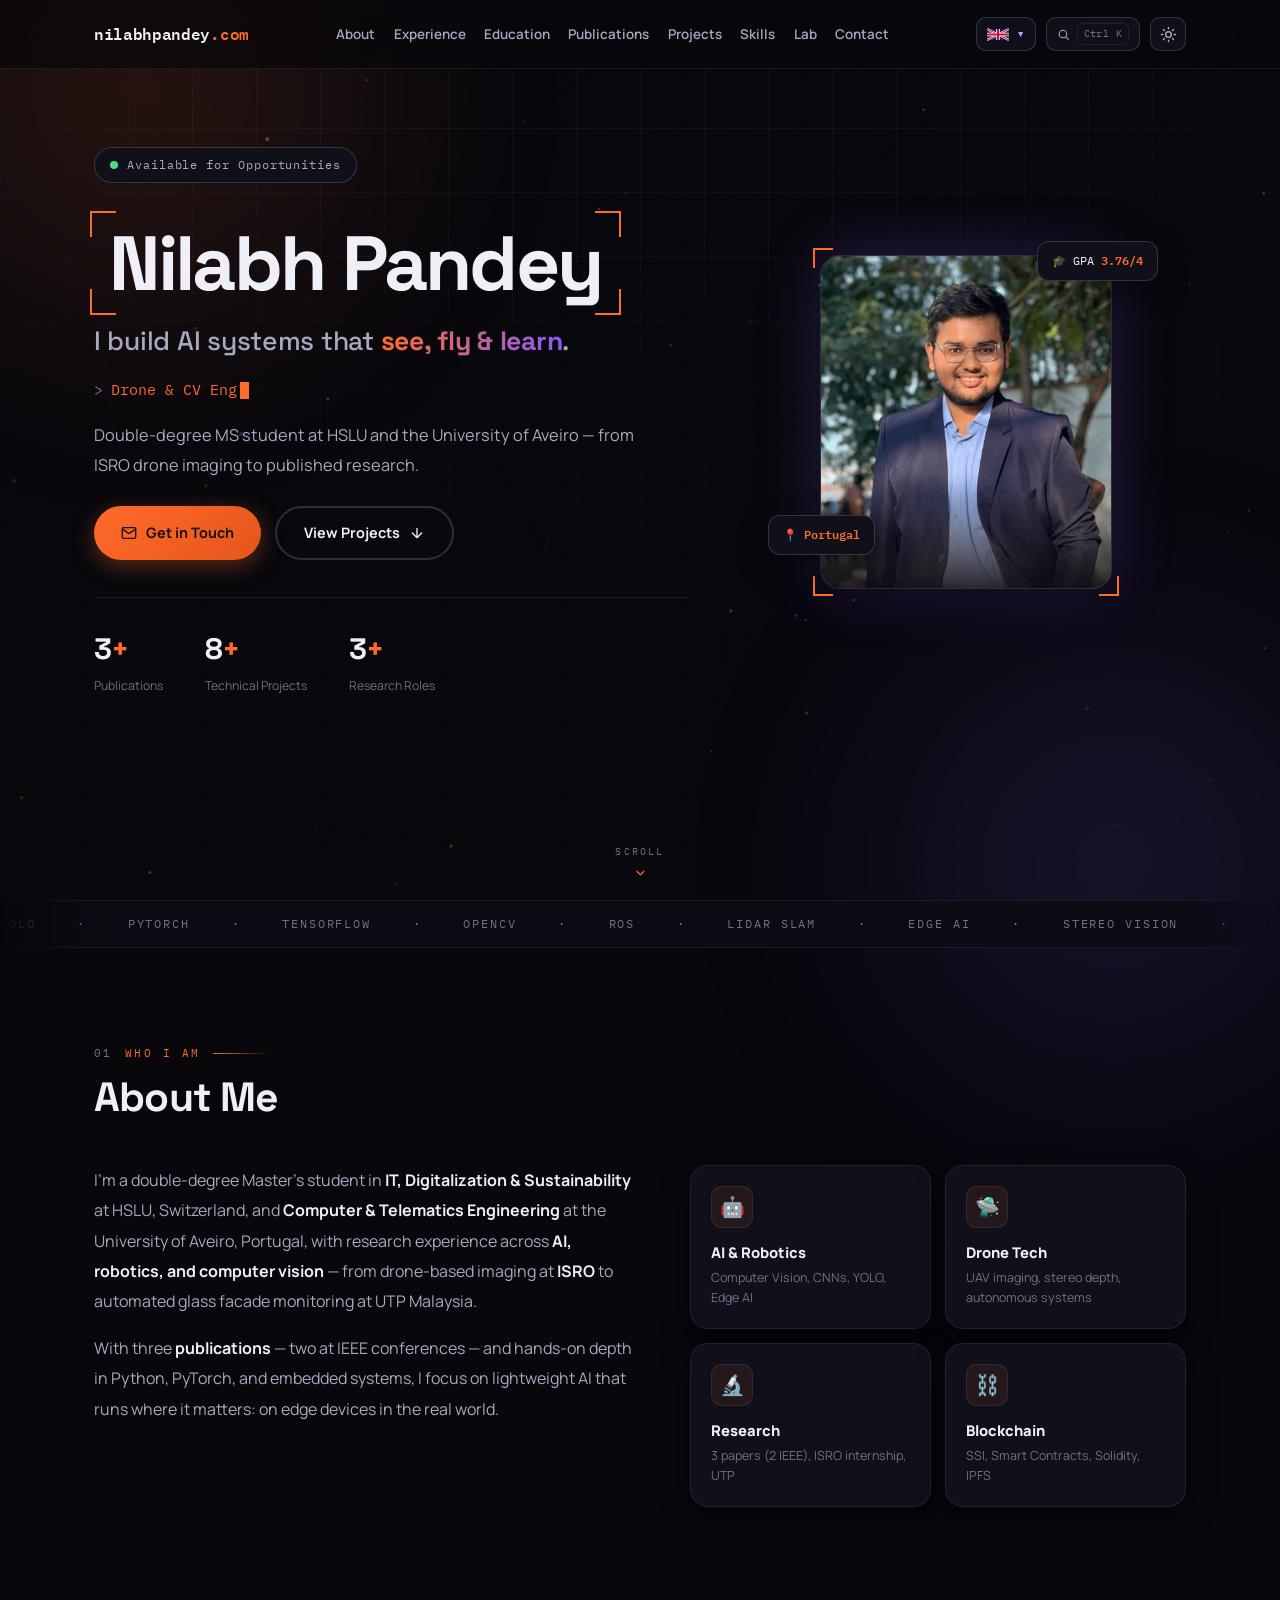
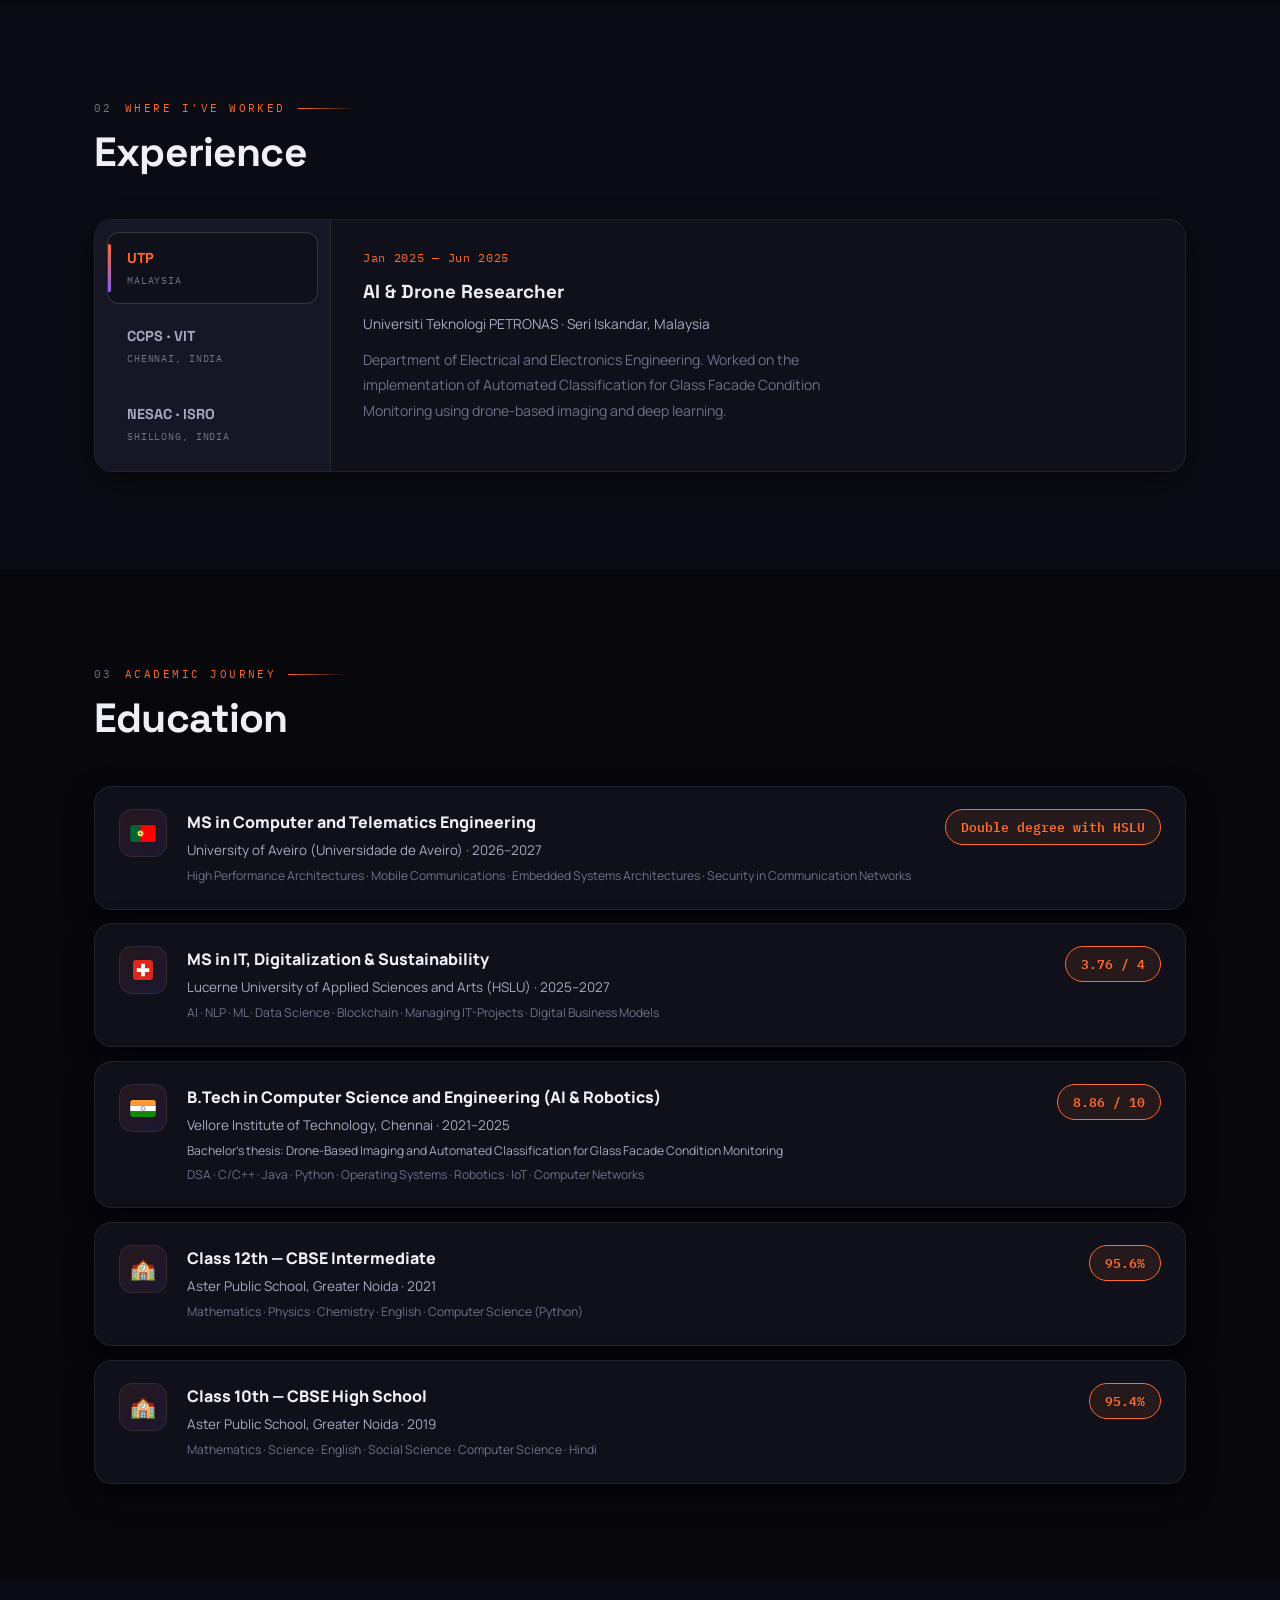
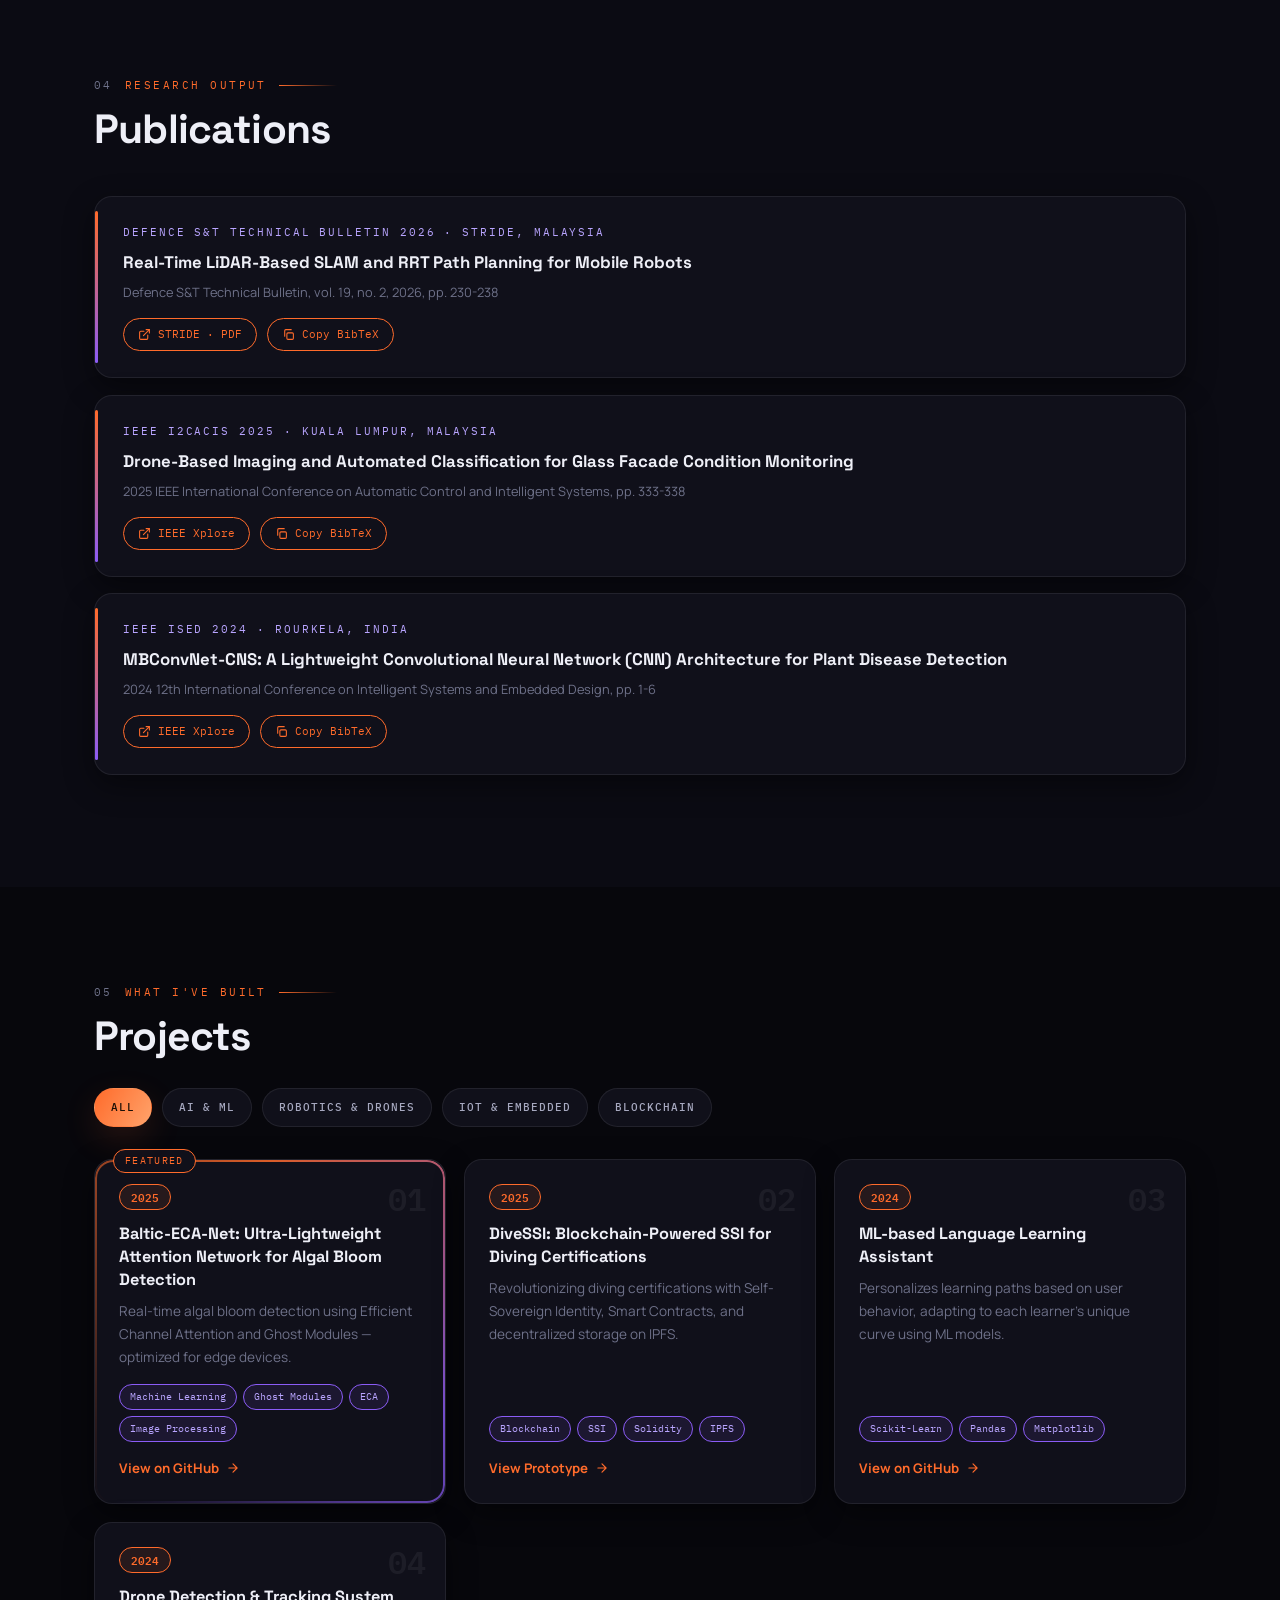
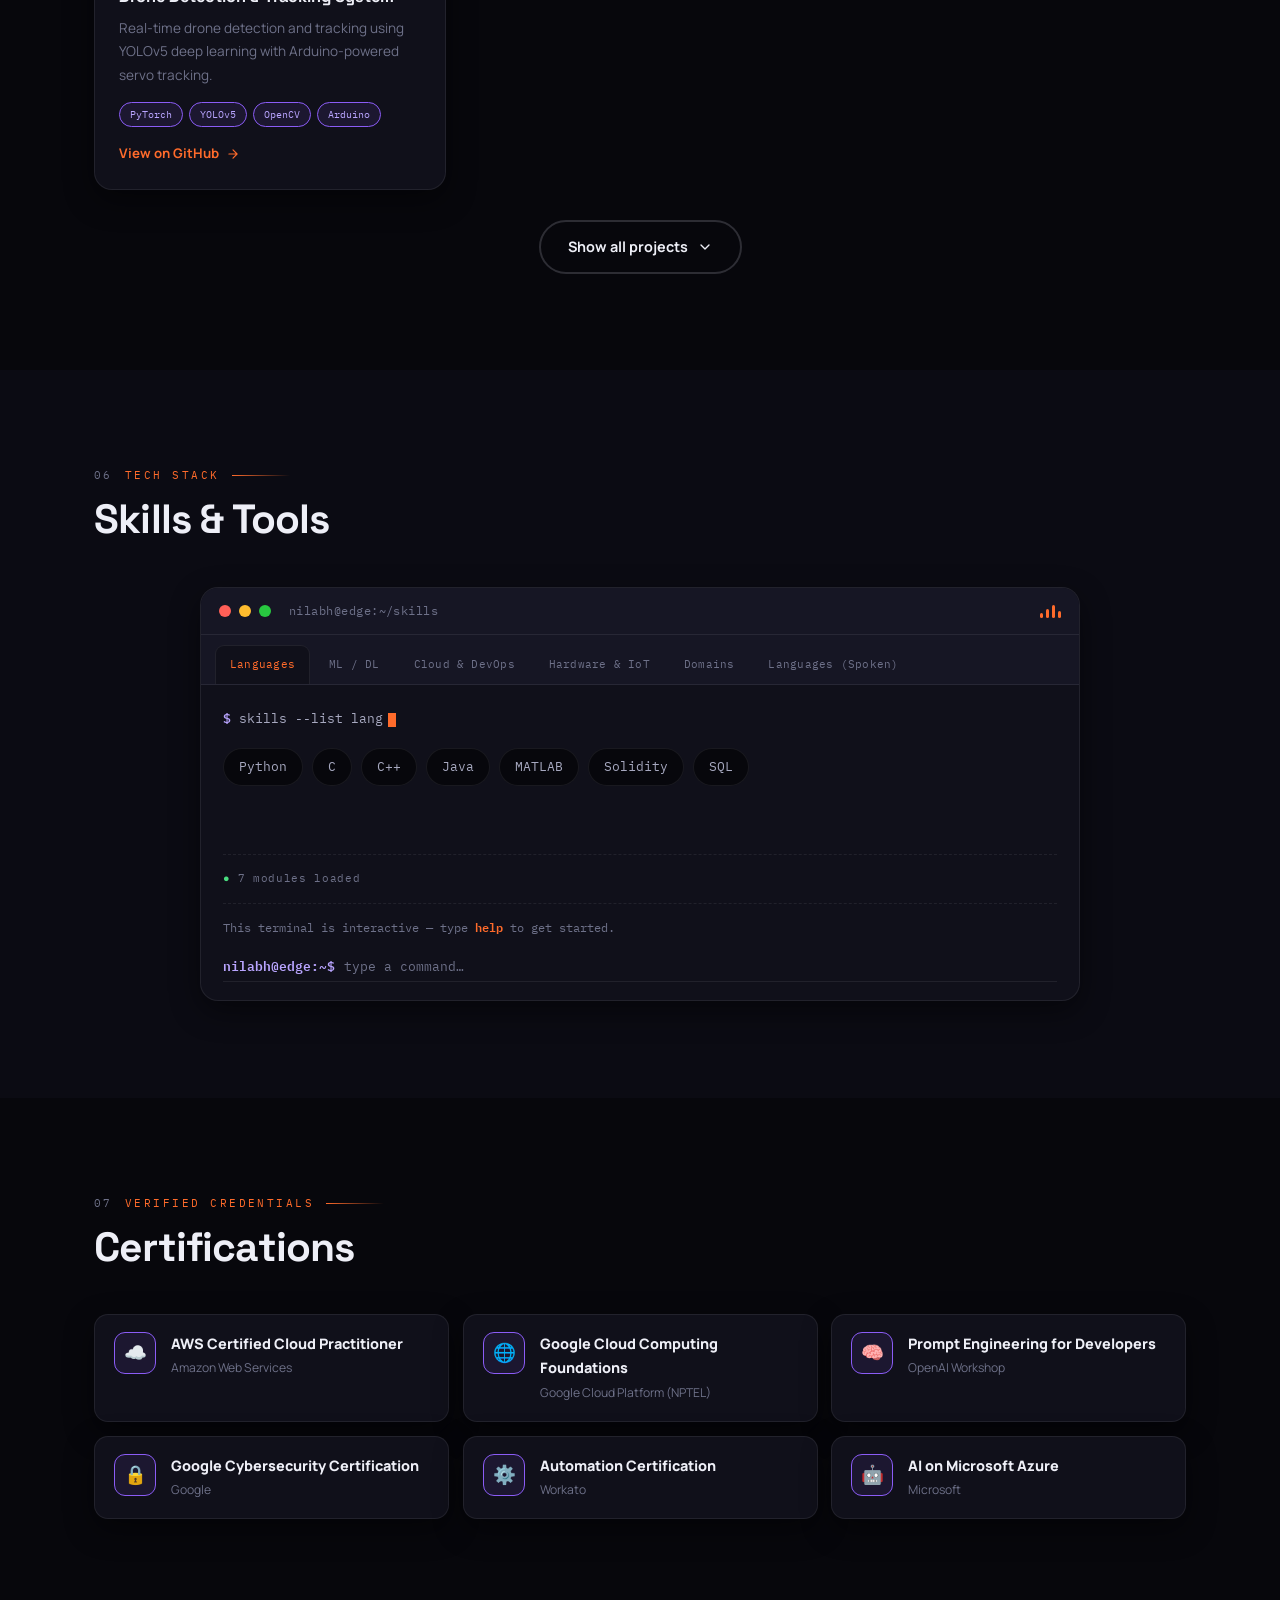
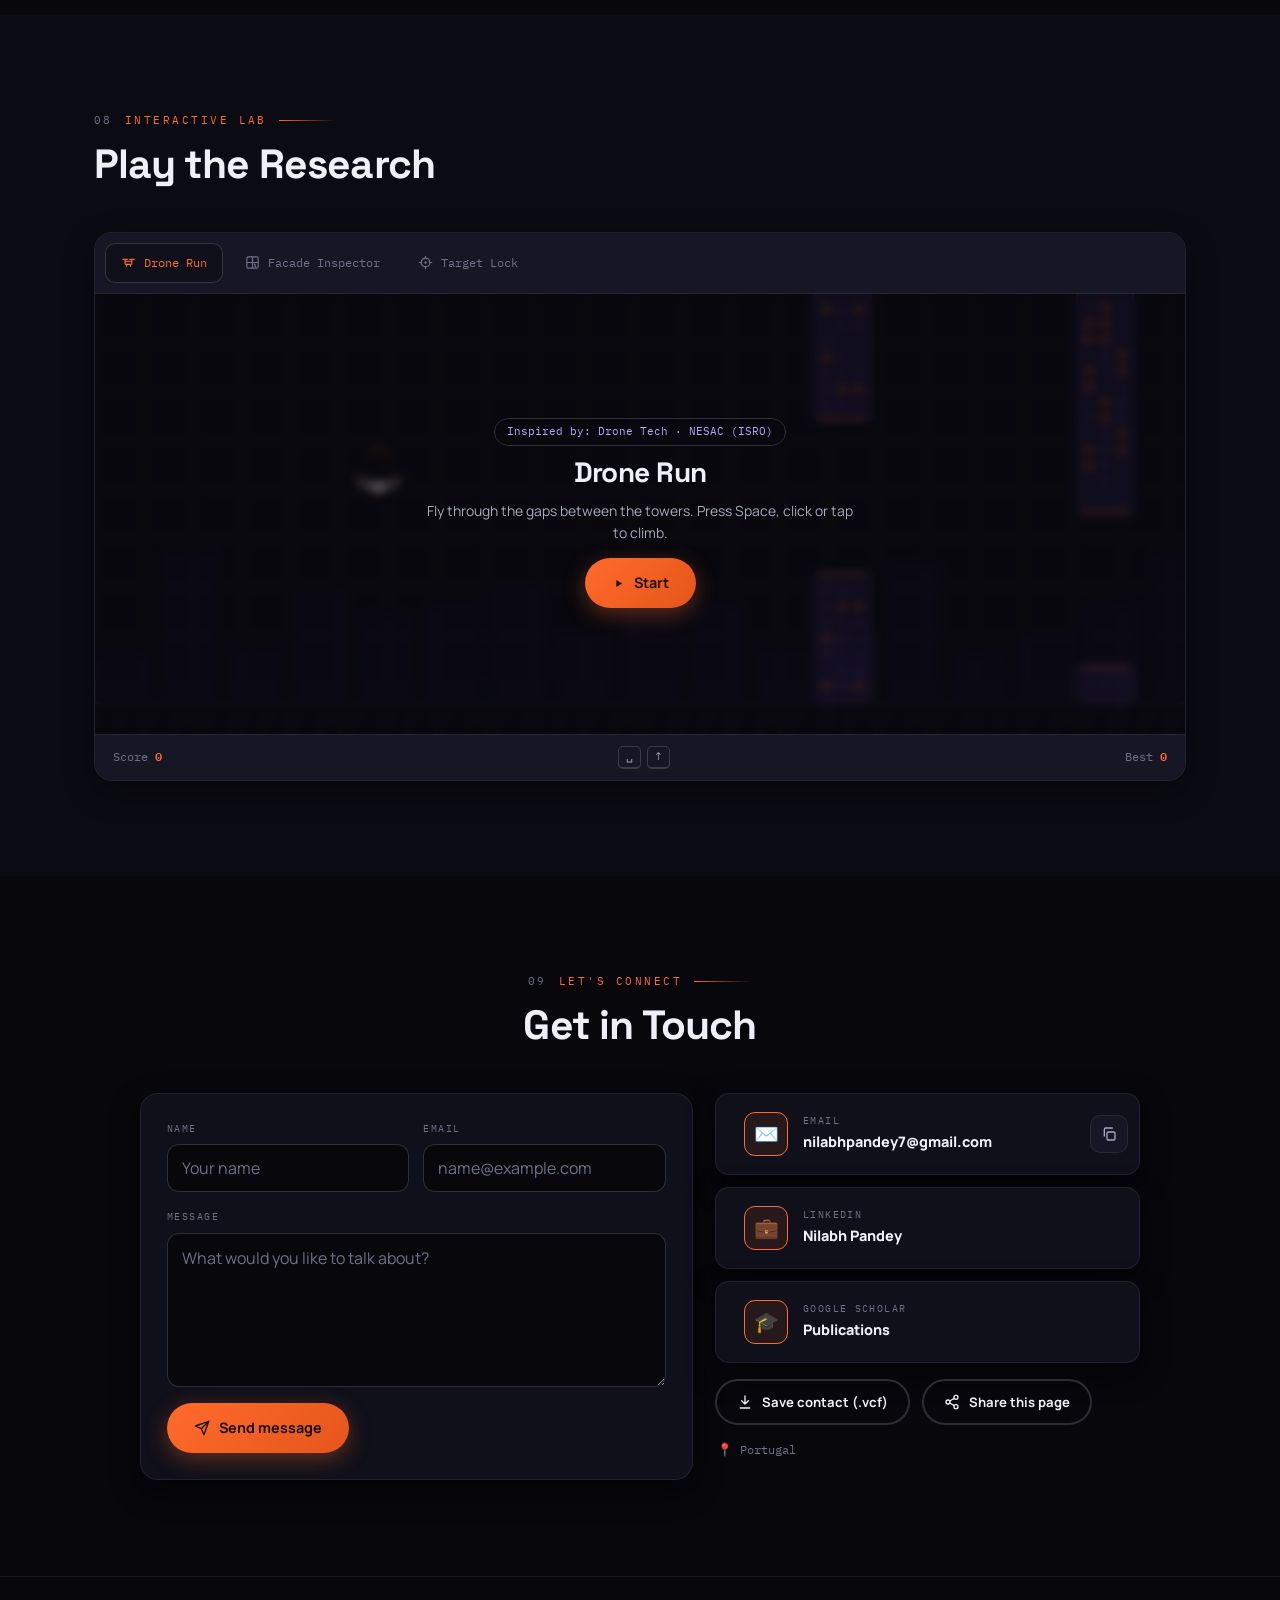
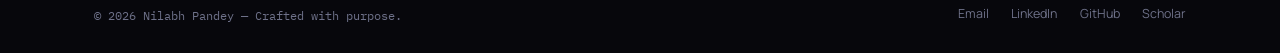
==== commit ed102270: "Update print statement from 'Hello' to 'Goodbye'" ====
--- a/index.html
+++ b/index.html
@@ -4,14 +4,14 @@
     <meta charset="UTF-8">
     <meta name="viewport" content="width=device-width, initial-scale=1.0">
     <title>Nilabh Pandey — AI &amp; Robotics Engineer</title>
-    <meta name="description" id="metaDesc" content="Portfolio of Nilabh Pandey — AI & robotics researcher at HSLU, Switzerland. Computer vision, drone-based imaging, edge AI, IEEE publications, and hands-on engineering projects.">
+    <meta name="description" id="metaDesc" content="Portfolio of Nilabh Pandey — AI & robotics researcher and double-degree MS student (HSLU, Switzerland · University of Aveiro, Portugal). Computer vision, drone imaging, LiDAR SLAM, edge AI and published research.">
     <meta name="theme-color" id="metaTheme" content="#07070C">
     <meta name="author" content="Nilabh Pandey">
     <link rel="canonical" href="https://nilabhpandey.com/">
     <meta property="og:type" content="website">
     <meta property="og:url" content="https://nilabhpandey.com/">
     <meta property="og:title" content="Nilabh Pandey — AI & Robotics Engineer">
-    <meta property="og:description" content="AI & robotics researcher at HSLU, Switzerland. Computer vision, drones, edge AI, IEEE publications.">
+    <meta property="og:description" content="AI & robotics researcher and double-degree MS student (HSLU · University of Aveiro). Computer vision, drones, LiDAR SLAM, edge AI, published research.">
     <meta property="og:image" content="https://nilabhpandey.com/Nilabh_Pandey_Image.jpg">
     <meta name="twitter:card" content="summary_large_image">
     <link rel="icon" type="image/svg+xml" href="data:image/svg+xml,%3Csvg xmlns='http://www.w3.org/2000/svg' viewBox='0 0 64 64'%3E%3Crect width='64' height='64' rx='14' fill='%230A0A12'/%3E%3Cpath d='M12 20v-8h8M52 44v8h-8' stroke='%23FF6B2B' stroke-width='4' fill='none' stroke-linecap='round'/%3E%3Ctext x='32' y='43' text-anchor='middle' font-family='Arial,sans-serif' font-weight='800' font-size='32' fill='%23F0F0F5'%3EN%3C/text%3E%3C/svg%3E">
@@ -19,7 +19,7 @@
     <link rel="preconnect" href="https://fonts.gstatic.com" crossorigin>
     <link href="https://fonts.googleapis.com/css2?family=IBM+Plex+Mono:wght@400;500;600&family=Manrope:wght@400;500;600;700;800&family=Space+Grotesk:wght@400;500;700&display=swap" rel="stylesheet">
     <script type="application/ld+json">
-    {"@context":"https://schema.org","@type":"Person","name":"Nilabh Pandey","url":"https://nilabhpandey.com/","image":"https://nilabhpandey.com/Nilabh_Pandey_Image.jpg","jobTitle":"AI & Robotics Researcher","email":"mailto:nilabhpandey7@gmail.com","address":{"@type":"PostalAddress","addressLocality":"Zug","addressCountry":"CH"},"alumniOf":[{"@type":"CollegeOrUniversity","name":"Lucerne University of Applied Sciences and Arts (HSLU)"},{"@type":"CollegeOrUniversity","name":"Vellore Institute of Technology, Chennai"}],"knowsAbout":["Artificial Intelligence","Computer Vision","Robotics","Drone-Based Imaging","Edge AI","Machine Learning"],"knowsLanguage":["en","de","hi"],"sameAs":["https://linkedin.com/in/nilabh-pandey","https://github.com/pronilabh"]}
+    {"@context":"https://schema.org","@type":"Person","name":"Nilabh Pandey","url":"https://nilabhpandey.com/","image":"https://nilabhpandey.com/Nilabh_Pandey_Image.jpg","jobTitle":"AI & Robotics Researcher","email":"mailto:nilabhpandey7@gmail.com","address":{"@type":"PostalAddress","addressCountry":"PT"},"affiliation":[{"@type":"CollegeOrUniversity","name":"University of Aveiro"},{"@type":"CollegeOrUniversity","name":"Lucerne University of Applied Sciences and Arts (HSLU)"}],"alumniOf":[{"@type":"CollegeOrUniversity","name":"Vellore Institute of Technology, Chennai"}],"knowsAbout":["Artificial Intelligence","Computer Vision","Robotics","Drone-Based Imaging","Edge AI","LiDAR SLAM","Path Planning","Machine Learning"],"knowsLanguage":["en","de","hi"],"sameAs":["https://linkedin.com/in/nilabh-pandey","https://github.com/pronilabh","https://scholar.google.com/citations?user=j2fS77QAAAAJ"]}
     </script>
     <style>
         /* ═══════════ TOKENS ═══════════ */
@@ -39,7 +39,7 @@
             --line:rgba(235,236,255,.08); --line-2:rgba(235,236,255,.17);
             --violet:#8B5CF6; --violet-2:#B9A5FF;
             --violet-soft:rgba(139,92,246,.10); --violet-glow:rgba(139,92,246,.30);
-            --nav:rgba(7,7,12,.72); --ov:rgba(7,7,12,.66); --err:#FF6B6B;
+            --nav:rgba(7,7,12,.72); --ov:rgba(7,7,12,.66); --err:#FF6B6B; --ok:#4ADE80;
             --shadow:0 10px 30px rgba(0,0,0,.45);
             --shadow-a:0 12px 34px rgba(255,107,43,.14);
             --shadow-v:0 12px 34px rgba(139,92,246,.14);
@@ -50,7 +50,7 @@
             --line:rgba(21,21,40,.10); --line-2:rgba(21,21,40,.22);
             --violet:#7C4DFF; --violet-2:#6236E8;
             --violet-soft:rgba(124,77,255,.09); --violet-glow:rgba(124,77,255,.25);
-            --nav:rgba(247,247,251,.78); --ov:rgba(247,247,251,.76); --err:#C62F28;
+            --nav:rgba(247,247,251,.78); --ov:rgba(247,247,251,.76); --err:#C62F28; --ok:#15803D;
             --shadow:0 10px 30px rgba(25,25,60,.08);
             --shadow-a:0 12px 34px rgba(255,107,43,.16);
             --shadow-v:0 12px 34px rgba(124,77,255,.14);
@@ -597,6 +597,50 @@
         .contact-actions { display:flex; justify-content:center; flex-wrap:wrap; gap:12px; margin:-6px 0 26px; }
         .btn-sm { padding:10px 20px; font-size:.82rem; }
 
+        /* ═══════════ CONTACT FORM + LAYOUT ═══════════ */
+        .contact-grid { display:grid; grid-template-columns:minmax(0,1.3fr) minmax(0,1fr); gap:22px; align-items:start;
+            max-width:1000px; margin:0 auto; text-align:left; }
+        .cform { padding:26px; display:flex; flex-direction:column; gap:16px; }
+        .cform::before { display:none; }
+        .cf-row { display:grid; grid-template-columns:1fr 1fr; gap:14px; }
+        .cf-field { display:flex; flex-direction:column; gap:7px; }
+        .cf-label { font-family:var(--font-m); font-size:.64rem; letter-spacing:.14em; text-transform:uppercase; color:var(--muted); }
+        .cf-field input,.cf-field textarea { width:100%; font-family:var(--font-b); font-size:1rem; color:var(--text);
+            background:var(--bg); border:1.5px solid var(--line-2); border-radius:12px; padding:12px 14px;
+            transition:border-color .25s,box-shadow .25s; }
+        .cf-field textarea { resize:vertical; min-height:136px; line-height:1.6; }
+        .cf-field input::placeholder,.cf-field textarea::placeholder { color:var(--muted); }
+        .cf-field input:focus,.cf-field textarea:focus { outline:none; border-color:var(--accent); box-shadow:0 0 0 3px var(--accent-soft); }
+        .cf-field input:user-invalid,.cf-field textarea:user-invalid { border-color:var(--err); }
+        .cf-hp { display:none !important; }
+        .cf-foot { display:flex; align-items:center; gap:14px; flex-wrap:wrap; }
+        #cfBtn[disabled] { opacity:.65; cursor:progress; transform:none; }
+        .cf-status { flex:1 1 220px; font-size:.86rem; line-height:1.5; color:var(--text-2); }
+        .cf-status:empty { display:none; }
+        .cf-status.ok { color:var(--ok); }
+        .cf-status.err { color:var(--err); }
+        .cf-status a { color:var(--accent); text-decoration:underline; text-underline-offset:2px; word-break:break-all; }
+        .contact-side { display:flex; flex-direction:column; gap:14px; }
+        .contact-side .contact-cards { flex-direction:column; align-items:stretch; gap:12px; margin:0; }
+        .contact-side .contact-card { width:100%; }
+        .contact-side .contact-actions { justify-content:flex-start; margin:2px 0 0; }
+        .contact-side .loc-line { padding-left:2px; }
+        @media (max-width:900px) {
+            .contact-grid { grid-template-columns:1fr; max-width:620px; }
+            .contact-side { order:-1; }
+        }
+        @media (max-width:480px) {
+            .cf-row { grid-template-columns:1fr; }
+            .cform { padding:20px 18px; }
+        }
+
+        /* ═══════════ EDUCATION FLAGS + THESIS ═══════════ */
+        .edu-icon .flag-icon { width:26px; height:17px; border-radius:3px; }
+        .edu-icon .flag-sq { width:20px; height:20px; }
+        .edu-thesis { color:var(--text-2); margin-bottom:3px; }
+        .xt-panel .chip:nth-child(9){animation-delay:.35s}
+        @media (max-width:480px) { .edu-card { padding:20px 18px; } .edu-gpa { white-space:normal; line-height:1.4; } }
+
         /* nav: switch to the menu before 8 links (+ long DE/FR labels) can overflow */
         @media (max-width:1180px) {
             .nav-links { display:none; }
@@ -675,7 +719,7 @@
             html { --bg:#fff; --bg-2:#fff; --card:#fff; --card-2:#fff; --text:#111; --text-2:#333; --muted:#555;
                 --line:#ddd; --line-2:#bbb; --shadow:none; --shadow-a:none; --shadow-v:none; }
             #stars,.aurora,.grid-layer,.scanlines,.grain,#progress,.nav,.mmenu,#btt,.marquee,
-            #lab,.xt-shell,.contact-actions,.scroll-hint,.fchip,.filterbar,.proj-morewrap,#cmdk,.cmdk-btn,.pub-bib,.copy-btn,#boot,.toast,.hero-cta,.chip-live,.caret { display:none !important; }
+            #lab,.xt-shell,.contact-actions,.cform,.scroll-hint,.fchip,.filterbar,.proj-morewrap,#cmdk,.cmdk-btn,.pub-bib,.copy-btn,#boot,.toast,.hero-cta,.chip-live,.caret { display:none !important; }
             .grad { background:none; color:#111; -webkit-text-fill-color:#111; animation:none; }
             .reveal,.hero-inner { opacity:1 !important; transform:none !important; filter:none !important; }
             .card { break-inside:avoid; }
@@ -738,6 +782,10 @@
                 <circle cx="24" cy="20" r="7" fill="#FFCC00"/>
                 <circle cx="24" cy="20" r="4" fill="#fff"/>
                 <circle cx="24" cy="20" r="2.2" fill="#003399"/>
+            </symbol>
+            <symbol id="flag-ch" viewBox="0 0 32 32">
+                <rect width="32" height="32" fill="#DA291C"/>
+                <path d="M13 6h6v7h7v6h-7v7h-6v-7H6v-6h7z" fill="#fff"/>
             </symbol>
             <symbol id="flag-es" viewBox="0 0 6 4">
                 <rect width="6" height="1" fill="#AA151B"/>
@@ -817,13 +865,13 @@
                 </h1>
                 <p class="hero-tagline" data-i18n-html="hero_tagline">I build AI systems that <span class='grad'>see, fly &amp; learn</span>.</p>
                 <p class="role-line"><span class="pr" aria-hidden="true">&gt;</span><span id="roleText">AI Researcher</span><span class="caret" aria-hidden="true"></span></p>
-                <p class="hero-desc" data-i18n="hero_desc">MS student at HSLU, Switzerland &mdash; from ISRO drone imaging to IEEE-published research.</p>
+                <p class="hero-desc" data-i18n="hero_desc">Double-degree MS student at HSLU and the University of Aveiro &mdash; from ISRO drone imaging to published research.</p>
                 <div class="hero-cta">
                     <a href="#contact" class="btn btn-primary magnetic"><svg viewBox="0 0 24 24"><path d="M4 4h16c1.1 0 2 .9 2 2v12c0 1.1-.9 2-2 2H4c-1.1 0-2-.9-2-2V6c0-1.1.9-2 2-2z"/><path d="M22 6l-10 7L2 6"/></svg><span data-i18n="hero_cta">Get in Touch</span></a>
                     <a href="#projects" class="btn btn-outline magnetic"><span data-i18n="hero_cta2">View Projects</span><svg viewBox="0 0 24 24"><path d="M12 5v14M5 12l7 7 7-7"/></svg></a>
                 </div>
                 <div class="stats">
-                    <div><div class="stat-n"><span class="count" data-count="2">0</span><em>+</em></div><div class="stat-l" data-i18n="stat_pub">IEEE Publications</div></div>
+                    <div><div class="stat-n"><span class="count" data-count="3">0</span><em>+</em></div><div class="stat-l" data-i18n="stat_pub">Publications</div></div>
                     <div><div class="stat-n"><span class="count" data-count="8">0</span><em>+</em></div><div class="stat-l" data-i18n="stat_proj">Technical Projects</div></div>
                     <div><div class="stat-n"><span class="count" data-count="3">0</span><em>+</em></div><div class="stat-l" data-i18n="stat_roles">Research Roles</div></div>
                 </div>
@@ -836,7 +884,7 @@
                          onerror="this.onerror=null;this.src='data:image/svg+xml,%3Csvg xmlns=%22http://www.w3.org/2000/svg%22 viewBox=%220 0 350 400%22%3E%3Crect width=%22350%22 height=%22400%22 fill=%22%230F0F1A%22/%3E%3Cpath d=%22M28 46V28h18M322 354v18h-18%22 stroke=%22%23FF6B2B%22 stroke-width=%225%22 fill=%22none%22/%3E%3Ctext x=%22175%22 y=%22218%22 text-anchor=%22middle%22 font-family=%22Arial%22 font-size=%2286%22 font-weight=%22700%22 fill=%22%233A3B55%22%3ENP%3C/text%3E%3C/svg%3E'">
                 </div>
                 <div class="fchip gpa"><span aria-hidden="true">&#127891;</span><span>GPA</span><b>3.76/4</b></div>
-                <div class="fchip loc"><span aria-hidden="true">&#128205;</span><b data-i18n="badge_loc">Switzerland</b></div>
+                <div class="fchip loc"><span aria-hidden="true">&#128205;</span><b data-i18n="badge_loc">Portugal</b></div>
                 </div>
             </div>
         </div>
@@ -845,8 +893,8 @@
 
     <div class="marquee" aria-hidden="true">
         <div class="mq-track">
-            <div class="mq-set"><span>YOLO</span><i>&middot;</i><span>PyTorch</span><i>&middot;</i><span>TensorFlow</span><i>&middot;</i><span>OpenCV</span><i>&middot;</i><span>ROS</span><i>&middot;</i><span>Edge AI</span><i>&middot;</i><span>Stereo Vision</span><i>&middot;</i><span>CNNs</span><i>&middot;</i><span>NLP</span><i>&middot;</i><span>Solidity</span><i>&middot;</i><span>AWS</span><i>&middot;</i><span>Arduino</span><i>&middot;</i></div>
-            <div class="mq-set"><span>YOLO</span><i>&middot;</i><span>PyTorch</span><i>&middot;</i><span>TensorFlow</span><i>&middot;</i><span>OpenCV</span><i>&middot;</i><span>ROS</span><i>&middot;</i><span>Edge AI</span><i>&middot;</i><span>Stereo Vision</span><i>&middot;</i><span>CNNs</span><i>&middot;</i><span>NLP</span><i>&middot;</i><span>Solidity</span><i>&middot;</i><span>AWS</span><i>&middot;</i><span>Arduino</span><i>&middot;</i></div>
+            <div class="mq-set"><span>YOLO</span><i>&middot;</i><span>PyTorch</span><i>&middot;</i><span>TensorFlow</span><i>&middot;</i><span>OpenCV</span><i>&middot;</i><span>ROS</span><i>&middot;</i><span>LiDAR SLAM</span><i>&middot;</i><span>Edge AI</span><i>&middot;</i><span>Stereo Vision</span><i>&middot;</i><span>CNNs</span><i>&middot;</i><span>NLP</span><i>&middot;</i><span>Solidity</span><i>&middot;</i><span>AWS</span><i>&middot;</i><span>Arduino</span><i>&middot;</i></div>
+            <div class="mq-set"><span>YOLO</span><i>&middot;</i><span>PyTorch</span><i>&middot;</i><span>TensorFlow</span><i>&middot;</i><span>OpenCV</span><i>&middot;</i><span>ROS</span><i>&middot;</i><span>LiDAR SLAM</span><i>&middot;</i><span>Edge AI</span><i>&middot;</i><span>Stereo Vision</span><i>&middot;</i><span>CNNs</span><i>&middot;</i><span>NLP</span><i>&middot;</i><span>Solidity</span><i>&middot;</i><span>AWS</span><i>&middot;</i><span>Arduino</span><i>&middot;</i></div>
         </div>
     </div>
 
@@ -858,13 +906,13 @@
             </div>
             <div class="about-grid">
                 <div class="about-text reveal" data-i18n-html="about_text">
-                    <p>I'm a Master's student in <strong>IT, Digitalization &amp; Sustainability</strong> at HSLU, Switzerland, with research experience across <strong>AI, robotics, and computer vision</strong> &mdash; from drone-based imaging at <strong>ISRO</strong> to automated glass facade monitoring at UTP Malaysia.</p>
-                    <p>With two <strong>IEEE publications</strong> and hands-on depth in Python, PyTorch, and embedded systems, I focus on lightweight AI that runs where it matters: on edge devices in the real world.</p>
+                    <p>I'm a double-degree Master's student in <strong>IT, Digitalization &amp; Sustainability</strong> at HSLU, Switzerland, and <strong>Computer &amp; Telematics Engineering</strong> at the University of Aveiro, Portugal, with research experience across <strong>AI, robotics, and computer vision</strong> — from drone-based imaging at <strong>ISRO</strong> to automated glass facade monitoring at UTP Malaysia.</p>
+                    <p>With three <strong>publications</strong> — two at IEEE conferences — and hands-on depth in Python, PyTorch, and embedded systems, I focus on lightweight AI that runs where it matters: on edge devices in the real world.</p>
                 </div>
                 <div class="hl-grid reveal">
                     <div class="card hov-a hl-card"><div class="hl-icon" aria-hidden="true">&#129302;</div><div class="hl-title" data-i18n="hl_ai">AI &amp; Robotics</div><div class="hl-desc" data-i18n="hl_ai_d">Computer Vision, CNNs, YOLO, Edge AI</div></div>
                     <div class="card hov-a hl-card"><div class="hl-icon" aria-hidden="true">&#128760;</div><div class="hl-title" data-i18n="hl_drone">Drone Tech</div><div class="hl-desc" data-i18n="hl_drone_d">UAV imaging, stereo depth, autonomous systems</div></div>
-                    <div class="card hov-a hl-card"><div class="hl-icon" aria-hidden="true">&#128300;</div><div class="hl-title" data-i18n="hl_research">Research</div><div class="hl-desc" data-i18n="hl_research_d">2 IEEE papers, ISRO internship, UTP</div></div>
+                    <div class="card hov-a hl-card"><div class="hl-icon" aria-hidden="true">&#128300;</div><div class="hl-title" data-i18n="hl_research">Research</div><div class="hl-desc" data-i18n="hl_research_d">3 papers (2 IEEE), ISRO internship, UTP</div></div>
                     <div class="card hov-a hl-card"><div class="hl-icon" aria-hidden="true">&#9939;&#65039;</div><div class="hl-title" data-i18n="hl_bc">Blockchain</div><div class="hl-desc" data-i18n="hl_bc_d">SSI, Smart Contracts, Solidity, IPFS</div></div>
                 </div>
             </div>
@@ -884,9 +932,9 @@
                     <button class="xp-tab" type="button" role="tab" aria-selected="false"><span class="xp-co">NESAC &middot; ISRO</span><span class="xp-loc">Shillong, India</span></button>
                 </div>
                 <div class="xp-panes">
-                    <div class="xp-pane act"><div class="xdate">Jan 2025 &mdash; May 2025</div><h3 class="xrole" data-i18n="exp1_role">AI &amp; Drone Researcher</h3><div class="xorg">Universiti Teknologi PETRONAS &middot; Seri Iskandar, Malaysia</div><p class="xdesc" data-i18n="exp1_desc">Department of Electrical and Electronics Engineering. Worked on the implementation of Automated Classification for Glass Facade Condition Monitoring using drone-based imaging and deep learning.</p></div>
+                    <div class="xp-pane act"><div class="xdate">Jan 2025 &mdash; Jun 2025</div><h3 class="xrole" data-i18n="exp1_role">AI &amp; Drone Researcher</h3><div class="xorg">Universiti Teknologi PETRONAS &middot; Seri Iskandar, Malaysia</div><p class="xdesc" data-i18n="exp1_desc">Department of Electrical and Electronics Engineering. Worked on the implementation of Automated Classification for Glass Facade Condition Monitoring using drone-based imaging and deep learning.</p></div>
                     <div class="xp-pane"><div class="xdate">Aug 2024 &mdash; Dec 2024</div><h3 class="xrole" data-i18n="exp2_role">Research Intern</h3><div class="xorg">Centre for Cyber Physical Systems (CCPS) &middot; VIT Chennai, India</div><p class="xdesc" data-i18n="exp2_desc">R&amp;D facility for AI and IoT innovation. Developed lightweight CNN models (MBConvNet-CNS) and their application in plant leaf disease classification.</p></div>
-                    <div class="xp-pane"><div class="xdate">May 2024 &mdash; Jul 2024</div><h3 class="xrole" data-i18n="exp3_role">Research Intern</h3><div class="xorg">NESAC (ISRO) &middot; Department of Space, Govt. of India &middot; Shillong</div><p class="xdesc" data-i18n="exp3_desc">Worked on the implementation of Stereo/Depth Cameras for Unmanned Aerial Vehicles (UAVs) under the Department of Space, Government of India.</p></div>
+                    <div class="xp-pane"><div class="xdate">May 2024 &mdash; Jul 2024</div><h3 class="xrole" data-i18n="exp3_role">Research Intern</h3><div class="xorg">NESAC (ISRO) &middot; Satcom &amp; UAV Division &middot; Department of Space, Govt. of India &middot; Shillong</div><p class="xdesc" data-i18n="exp3_desc">Worked on the implementation of Stereo/Depth Cameras for Unmanned Aerial Vehicles (UAVs) under the Department of Space, Government of India.</p></div>
                 </div>
             </div>
         </div>
@@ -899,8 +947,9 @@
                 <h2 class="title" data-i18n="title_edu">Education</h2>
             </div>
             <div class="edu-grid">
-                <div class="card hov-v v edu-card reveal"><div class="edu-icon" aria-hidden="true">&#127464;&#127469;</div><div><div class="edu-deg" data-i18n="edu1_deg">MS in IT, Digitalization &amp; Sustainability</div><div class="edu-school">Lucerne University of Applied Sciences and Arts (HSLU) &middot; 2025&ndash;2027</div><div class="edu-course">AI &middot; NLP &middot; ML &middot; Data Science &middot; Blockchain &middot; Managing IT-Projects &middot; Digital Business Models</div></div><div class="edu-gpa">3.76 / 4</div></div>
-                <div class="card hov-v v edu-card reveal"><div class="edu-icon" aria-hidden="true">&#127470;&#127475;</div><div><div class="edu-deg" data-i18n="edu2_deg">B.Tech in Computer Science (AI &amp; Robotics)</div><div class="edu-school">Vellore Institute of Technology, Chennai &middot; 2021&ndash;2025</div><div class="edu-course">DSA &middot; C/C++ &middot; Java &middot; Python &middot; Operating Systems &middot; Robotics &middot; IoT &middot; Computer Networks</div></div><div class="edu-gpa">8.86 / 10</div></div>
+                <div class="card hov-v v edu-card reveal"><div class="edu-icon" aria-hidden="true"><svg class="flag-icon" aria-hidden="true"><use href="#flag-pt"/></svg></div><div><div class="edu-deg" data-i18n="edu0_deg">MS in Computer and Telematics Engineering</div><div class="edu-school">University of Aveiro (Universidade de Aveiro) &middot; 2026&ndash;2027</div><div class="edu-course">High Performance Architectures &middot; Mobile Communications &middot; Embedded Systems Architectures &middot; Security in Communication Networks</div></div><div class="edu-gpa" data-i18n="edu_dd">Double degree with HSLU</div></div>
+                <div class="card hov-v v edu-card reveal"><div class="edu-icon" aria-hidden="true"><svg class="flag-icon flag-sq" aria-hidden="true"><use href="#flag-ch"/></svg></div><div><div class="edu-deg" data-i18n="edu1_deg">MS in IT, Digitalization &amp; Sustainability</div><div class="edu-school">Lucerne University of Applied Sciences and Arts (HSLU) &middot; 2025&ndash;2027</div><div class="edu-course">AI &middot; NLP &middot; ML &middot; Data Science &middot; Blockchain &middot; Managing IT-Projects &middot; Digital Business Models</div></div><div class="edu-gpa">3.76 / 4</div></div>
+                <div class="card hov-v v edu-card reveal"><div class="edu-icon" aria-hidden="true"><svg class="flag-icon" aria-hidden="true"><use href="#flag-in"/></svg></div><div><div class="edu-deg" data-i18n="edu2_deg">B.Tech in Computer Science and Engineering (AI &amp; Robotics)</div><div class="edu-school">Vellore Institute of Technology, Chennai &middot; 2021&ndash;2025</div><div class="edu-course edu-thesis"><span data-i18n="edu_thesis">Bachelor's thesis:</span> <span data-i18n="pub1_title">Drone-Based Imaging and Automated Classification for Glass Facade Condition Monitoring</span></div><div class="edu-course">DSA &middot; C/C++ &middot; Java &middot; Python &middot; Operating Systems &middot; Robotics &middot; IoT &middot; Computer Networks</div></div><div class="edu-gpa">8.86 / 10</div></div>
                 <div class="card hov-v v edu-card reveal"><div class="edu-icon" aria-hidden="true">&#127979;</div><div><div class="edu-deg" data-i18n="edu3_deg">Class 12th &mdash; CBSE Intermediate</div><div class="edu-school">Aster Public School, Greater Noida &middot; 2021</div><div class="edu-course">Mathematics &middot; Physics &middot; Chemistry &middot; English &middot; Computer Science (Python)</div></div><div class="edu-gpa">95.6%</div></div>
                 <div class="card hov-v v edu-card reveal"><div class="edu-icon" aria-hidden="true">&#127979;</div><div><div class="edu-deg" data-i18n="edu4_deg">Class 10th &mdash; CBSE High School</div><div class="edu-school">Aster Public School, Greater Noida &middot; 2019</div><div class="edu-course">Mathematics &middot; Science &middot; English &middot; Social Science &middot; Computer Science &middot; Hindi</div></div><div class="edu-gpa">95.4%</div></div>
             </div>
@@ -913,6 +962,7 @@
                 <div class="eyebrow"><span class="idx">04</span><span data-i18n="label_pub">Research Output</span></div>
                 <h2 class="title" data-i18n="title_pub">Publications</h2>
             </div>
+            <div class="card hov-v v pub-card reveal"><div class="pub-venue">Defence S&amp;T Technical Bulletin 2026 &middot; STRIDE, Malaysia</div><div class="pub-title" data-i18n="pub0_title">Real-Time LiDAR-Based SLAM and RRT Path Planning for Mobile Robots</div><div class="pub-det" data-i18n="pub0_det">Defence S&amp;T Technical Bulletin, vol. 19, no. 2, 2026, pp. 230-238</div><a href="https://www.stride.gov.my/v1/storage/2026/10/buletin-teknikal-st-2026_vol_19_num_2.pdf" target="_blank" rel="noopener noreferrer" class="pub-doi"><svg viewBox="0 0 24 24"><path d="M18 13v6a2 2 0 01-2 2H5a2 2 0 01-2-2V8a2 2 0 012-2h6"/><path d="M15 3h6v6"/><path d="M10 14L21 3"/></svg>STRIDE &middot; PDF</a><button class="pub-doi pub-bib" type="button" data-bib="pub0" aria-label="Copy BibTeX citation"><svg viewBox="0 0 24 24"><rect x="9" y="9" width="12" height="12" rx="2"/><path d="M5 15V5a2 2 0 0 1 2-2h10"/></svg><span data-i18n="bib_copy">Copy BibTeX</span></button></div>
             <div class="card hov-v v pub-card reveal"><div class="pub-venue">IEEE I2CACIS 2025 &middot; Kuala Lumpur, Malaysia</div><div class="pub-title" data-i18n="pub1_title">Drone-Based Imaging and Automated Classification for Glass Facade Condition Monitoring</div><div class="pub-det" data-i18n="pub1_det">2025 IEEE International Conference on Automatic Control and Intelligent Systems, pp. 333-338</div><a href="https://doi.org/10.1109/I2CACIS65476.2025.11101021" target="_blank" rel="noopener noreferrer" class="pub-doi"><svg viewBox="0 0 24 24"><path d="M18 13v6a2 2 0 01-2 2H5a2 2 0 01-2-2V8a2 2 0 012-2h6"/><path d="M15 3h6v6"/><path d="M10 14L21 3"/></svg>IEEE Xplore</a><button class="pub-doi pub-bib" type="button" data-bib="pub1" aria-label="Copy BibTeX citation"><svg viewBox="0 0 24 24"><rect x="9" y="9" width="12" height="12" rx="2"/><path d="M5 15V5a2 2 0 0 1 2-2h10"/></svg><span data-i18n="bib_copy">Copy BibTeX</span></button></div>
             <div class="card hov-v v pub-card reveal"><div class="pub-venue">IEEE ISED 2024 &middot; Rourkela, India</div><div class="pub-title" data-i18n="pub2_title">MBConvNet-CNS: A Lightweight Convolutional Neural Network (CNN) Architecture for Plant Disease Detection</div><div class="pub-det" data-i18n="pub2_det">2024 12th International Conference on Intelligent Systems and Embedded Design, pp. 1-6</div><a href="https://doi.org/10.1109/ISED63599.2024.10957590" target="_blank" rel="noopener noreferrer" class="pub-doi"><svg viewBox="0 0 24 24"><path d="M18 13v6a2 2 0 01-2 2H5a2 2 0 01-2-2V8a2 2 0 012-2h6"/><path d="M15 3h6v6"/><path d="M10 14L21 3"/></svg>IEEE Xplore</a><button class="pub-doi pub-bib" type="button" data-bib="pub2" aria-label="Copy BibTeX citation"><svg viewBox="0 0 24 24"><rect x="9" y="9" width="12" height="12" rx="2"/><path d="M5 15V5a2 2 0 0 1 2-2h10"/></svg><span data-i18n="bib_copy">Copy BibTeX</span></button></div>
         </div>
@@ -932,12 +982,12 @@
                 <button class="fbtn" data-f="bc" aria-pressed="false" data-i18n="f_bc">Blockchain</button>
             </div>
             <div class="proj-grid">
-                <div class="card hov-a proj-card reveal feat" data-cat="ai"><i class="fring" aria-hidden="true"></i><span class="feat-badge" aria-hidden="true">FEATURED</span><div class="proj-top"><span class="proj-year">2025</span></div><div class="proj-name" data-i18n="p1_name">Baltic-ECA-Net: Ultra-Lightweight Attention Network for Algal Bloom Detection</div><div class="proj-desc" data-i18n="p1_desc">Real-time algal bloom detection using Efficient Channel Attention and Ghost Modules &mdash; optimized for edge devices.</div><div class="proj-tags"><span class="tag">Machine Learning</span><span class="tag">Ghost Modules</span><span class="tag">ECA</span><span class="tag">Image Processing</span></div><a href="https://github.com/pronilabh" target="_blank" rel="noopener noreferrer" class="proj-link"><span data-i18n="view_gh">View on GitHub</span><svg viewBox="0 0 24 24"><path d="M5 12h14M12 5l7 7-7 7"/></svg></a></div>
-                <div class="card hov-a proj-card reveal" data-cat="bc"><div class="proj-top"><span class="proj-year">2025</span></div><div class="proj-name" data-i18n="p2_name">DiveSSI: Blockchain-Powered SSI for Diving Certifications</div><div class="proj-desc" data-i18n="p2_desc">Revolutionizing diving certifications with Self-Sovereign Identity, Smart Contracts, and decentralized storage on IPFS.</div><div class="proj-tags"><span class="tag">Blockchain</span><span class="tag">SSI</span><span class="tag">Solidity</span><span class="tag">IPFS</span></div><a href="https://github.com/pronilabh" target="_blank" rel="noopener noreferrer" class="proj-link"><span data-i18n="view_proto">View Prototype</span><svg viewBox="0 0 24 24"><path d="M5 12h14M12 5l7 7-7 7"/></svg></a></div>
+                <div class="card hov-a proj-card reveal feat" data-cat="ai"><i class="fring" aria-hidden="true"></i><span class="feat-badge" aria-hidden="true">FEATURED</span><div class="proj-top"><span class="proj-year">2025</span></div><div class="proj-name" data-i18n="p1_name">Baltic-ECA-Net: Ultra-Lightweight Attention Network for Algal Bloom Detection</div><div class="proj-desc" data-i18n="p1_desc">Real-time algal bloom detection using Efficient Channel Attention and Ghost Modules &mdash; optimized for edge devices.</div><div class="proj-tags"><span class="tag">Machine Learning</span><span class="tag">Ghost Modules</span><span class="tag">ECA</span><span class="tag">Image Processing</span></div><a href="https://github.com/ProNilabh/Baltic-ECA-Net" target="_blank" rel="noopener noreferrer" class="proj-link"><span data-i18n="view_gh">View on GitHub</span><svg viewBox="0 0 24 24"><path d="M5 12h14M12 5l7 7-7 7"/></svg></a></div>
+                <div class="card hov-a proj-card reveal" data-cat="bc"><div class="proj-top"><span class="proj-year">2025</span></div><div class="proj-name" data-i18n="p2_name">DiveSSI: Blockchain-Powered SSI for Diving Certifications</div><div class="proj-desc" data-i18n="p2_desc">Revolutionizing diving certifications with Self-Sovereign Identity, Smart Contracts, and decentralized storage on IPFS.</div><div class="proj-tags"><span class="tag">Blockchain</span><span class="tag">SSI</span><span class="tag">Solidity</span><span class="tag">IPFS</span></div><a href="https://youtu.be/r9POYy1zMEo" target="_blank" rel="noopener noreferrer" class="proj-link"><span data-i18n="view_proto">View Prototype</span><svg viewBox="0 0 24 24"><path d="M5 12h14M12 5l7 7-7 7"/></svg></a></div>
                 <div class="card hov-a proj-card reveal" data-cat="ai"><div class="proj-top"><span class="proj-year">2024</span></div><div class="proj-name" data-i18n="p3_name">ML-based Language Learning Assistant</div><div class="proj-desc" data-i18n="p3_desc">Personalizes learning paths based on user behavior, adapting to each learner's unique curve using ML models.</div><div class="proj-tags"><span class="tag">Scikit-Learn</span><span class="tag">Pandas</span><span class="tag">Matplotlib</span></div><a href="https://github.com/pronilabh" target="_blank" rel="noopener noreferrer" class="proj-link"><span data-i18n="view_gh">View on GitHub</span><svg viewBox="0 0 24 24"><path d="M5 12h14M12 5l7 7-7 7"/></svg></a></div>
-                <div class="card hov-a proj-card reveal" data-cat="ai rob"><div class="proj-top"><span class="proj-year">2024</span></div><div class="proj-name" data-i18n="p4_name">Drone Detection &amp; Tracking System</div><div class="proj-desc" data-i18n="p4_desc">Real-time drone detection and tracking using YOLOv5 deep learning with Arduino-powered servo tracking.</div><div class="proj-tags"><span class="tag">PyTorch</span><span class="tag">YOLOv5</span><span class="tag">OpenCV</span><span class="tag">Arduino</span></div><a href="https://github.com/pronilabh" target="_blank" rel="noopener noreferrer" class="proj-link"><span data-i18n="view_gh">View on GitHub</span><svg viewBox="0 0 24 24"><path d="M5 12h14M12 5l7 7-7 7"/></svg></a></div>
+                <div class="card hov-a proj-card reveal" data-cat="ai rob"><div class="proj-top"><span class="proj-year">2024</span></div><div class="proj-name" data-i18n="p4_name">Drone Detection &amp; Tracking System</div><div class="proj-desc" data-i18n="p4_desc">Real-time drone detection and tracking using YOLOv5 deep learning with Arduino-powered servo tracking.</div><div class="proj-tags"><span class="tag">PyTorch</span><span class="tag">YOLOv5</span><span class="tag">OpenCV</span><span class="tag">Arduino</span></div><a href="https://github.com/ProNilabh/DroneDetection" target="_blank" rel="noopener noreferrer" class="proj-link"><span data-i18n="view_gh">View on GitHub</span><svg viewBox="0 0 24 24"><path d="M5 12h14M12 5l7 7-7 7"/></svg></a></div>
                 <div class="card hov-a proj-card reveal" data-cat="rob"><div class="proj-top"><span class="proj-year">2024</span></div><div class="proj-name" data-i18n="p5_name">Teleoperated Robot for Hazardous Environments</div><div class="proj-desc" data-i18n="p5_desc">Remote-controlled robotic system for dangerous or inaccessible areas using Bluetooth communication and stepper motors.</div><div class="proj-tags"><span class="tag">Arduino</span><span class="tag">HC-05</span><span class="tag">Servo</span><span class="tag">Sensors</span></div></div>
-                <div class="card hov-a proj-card reveal" data-cat="iot"><div class="proj-top"><span class="proj-year">2024</span></div><div class="proj-name" data-i18n="p6_name">Smart Home Energy Management System</div><div class="proj-desc" data-i18n="p6_desc">IoT-driven energy optimization with real-time monitoring, cost reduction algorithms, and scalable sensor integration.</div><div class="proj-tags"><span class="tag">IoT</span><span class="tag">DHT22</span><span class="tag">Arduino</span><span class="tag">IR Sensor</span></div></div>
+                <div class="card hov-a proj-card reveal" data-cat="iot"><div class="proj-top"><span class="proj-year">2024</span></div><div class="proj-name" data-i18n="p6_name">Smart Home Energy Management System</div><div class="proj-desc" data-i18n="p6_desc">IoT-driven energy optimization with real-time monitoring, cost reduction algorithms, and scalable sensor integration.</div><div class="proj-tags"><span class="tag">IoT</span><span class="tag">DHT22</span><span class="tag">Arduino</span><span class="tag">IR Sensor</span></div><a href="https://youtu.be/Uumkvk6Nd0U" target="_blank" rel="noopener noreferrer" class="proj-link"><span data-i18n="view_proto">View Prototype</span><svg viewBox="0 0 24 24"><path d="M5 12h14M12 5l7 7-7 7"/></svg></a></div>
                 <div class="card hov-a proj-card reveal" data-cat="iot"><div class="proj-top"><span class="proj-year">2023</span></div><div class="proj-name" data-i18n="p7_name">Automatic Arduino Car Parking System</div><div class="proj-desc" data-i18n="p7_desc">Automated parking system with proximity-based vehicle detection, slot allocation, and servo-controlled barrier gates.</div><div class="proj-tags"><span class="tag">Arduino</span><span class="tag">IR Sensor</span><span class="tag">Servo</span></div></div>
                 <div class="card hov-a proj-card reveal" data-cat="rob iot"><div class="proj-top"><span class="proj-year">2022</span></div><div class="proj-name" data-i18n="p8_name">Smart Floor Cleaning Robot</div><div class="proj-desc" data-i18n="p8_desc">Autonomous floor-cleaning rover with vacuuming and mopping capabilities, obstacle avoidance via ultrasonic sensors.</div><div class="proj-tags"><span class="tag">HC-SR04</span><span class="tag">L298N</span><span class="tag">Arduino</span></div></div>
             </div>
@@ -952,7 +1002,7 @@
                 <h2 class="title" data-i18n="title_skills">Skills &amp; Tools</h2>
             </div>
             <div class="xterm card reveal" id="skillsTerm">
-                <div class="xt-bar"><span class="xt-dot r" aria-hidden="true"></span><span class="xt-dot y" aria-hidden="true"></span><span class="xt-dot g" aria-hidden="true"></span><span class="xt-title">nilabh@zug:~/skills</span><span class="xt-sig" aria-hidden="true"><i></i><i></i><i></i><i></i></span></div>
+                <div class="xt-bar"><span class="xt-dot r" aria-hidden="true"></span><span class="xt-dot y" aria-hidden="true"></span><span class="xt-dot g" aria-hidden="true"></span><span class="xt-title">nilabh@edge:~/skills</span><span class="xt-sig" aria-hidden="true"><i></i><i></i><i></i><i></i></span></div>
                 <div class="xt-tabs" role="tablist" aria-label="Skill categories">
                     <button class="xt-tab act" type="button" role="tab" aria-selected="true" data-skt="lang"><span data-i18n="sk_lang">Languages</span></button>
                     <button class="xt-tab" type="button" role="tab" aria-selected="false" data-skt="ml"><span data-i18n="sk_ml">ML / DL</span></button>
@@ -963,16 +1013,16 @@
                 </div>
                 <div class="xt-body">
                     <div class="xt-cmd"><span class="xt-p" aria-hidden="true">$</span>&nbsp;<span id="xtCmd">skills --list lang</span><span class="xt-caret" aria-hidden="true"></span></div>
-                    <div class="xt-panel act" data-skp="lang"><span class="chip">Python</span><span class="chip">C</span><span class="chip">C++</span><span class="chip">Java</span><span class="chip">MATLAB</span><span class="chip">Solidity</span><span class="chip">PL/SQL</span></div>
-                    <div class="xt-panel" data-skp="ml"><span class="chip">PyTorch</span><span class="chip">TensorFlow</span><span class="chip">Keras</span><span class="chip">Scikit-Learn</span><span class="chip">OpenCV</span><span class="chip">NumPy</span><span class="chip">Pandas</span><span class="chip">Matplotlib</span></div>
-                    <div class="xt-panel" data-skp="cloud"><span class="chip">AWS</span><span class="chip">Google Cloud</span><span class="chip">MySQL</span><span class="chip">Oracle</span><span class="chip">Jupyter</span><span class="chip">Git</span></div>
-                    <div class="xt-panel" data-skp="hw"><span class="chip">Arduino</span><span class="chip">Sensors</span><span class="chip">Servo Motors</span><span class="chip">Bluetooth (HC-05)</span><span class="chip">Robotics</span><span class="chip">ROS</span></div>
-                    <div class="xt-panel" data-skp="dom"><span class="chip">Computer Vision</span><span class="chip">NLP</span><span class="chip">Blockchain</span><span class="chip">IoT</span><span class="chip">Cybersecurity</span><span class="chip">Data Science</span></div>
-                    <div class="xt-panel" data-skp="spoken"><span class="chip">English (C1 IELTS)</span><span class="chip">German (A1)</span><span class="chip">Hindi</span></div>
+                    <div class="xt-panel act" data-skp="lang"><span class="chip">Python</span><span class="chip">C</span><span class="chip">C++</span><span class="chip">Java</span><span class="chip">MATLAB</span><span class="chip">Solidity</span><span class="chip">SQL</span></div>
+                    <div class="xt-panel" data-skp="ml"><span class="chip">PyTorch</span><span class="chip">TensorFlow</span><span class="chip">Keras</span><span class="chip">Scikit-Learn</span><span class="chip">OpenCV</span><span class="chip">YOLO</span><span class="chip">NumPy</span><span class="chip">Pandas</span><span class="chip">Matplotlib</span></div>
+                    <div class="xt-panel" data-skp="cloud"><span class="chip">AWS</span><span class="chip">Google Cloud</span><span class="chip">Docker</span><span class="chip">Linux / Bash</span><span class="chip">Git</span><span class="chip">MySQL</span><span class="chip">Oracle</span><span class="chip">Jupyter</span></div>
+                    <div class="xt-panel" data-skp="hw"><span class="chip">Arduino</span><span class="chip">ROS</span><span class="chip">LiDAR</span><span class="chip">Stereo Vision</span><span class="chip">Sensor Interfacing (I2C/SPI/UART)</span><span class="chip">Servo Motors</span><span class="chip">Bluetooth (HC-05)</span><span class="chip">Robotics</span></div>
+                    <div class="xt-panel" data-skp="dom"><span class="chip">Computer Vision</span><span class="chip">Edge AI</span><span class="chip">SLAM &amp; Path Planning</span><span class="chip">NLP</span><span class="chip">Blockchain</span><span class="chip">IoT</span><span class="chip">Cybersecurity</span><span class="chip">Data Science</span></div>
+                    <div class="xt-panel" data-skp="spoken"><span class="chip">English (C1 IELTS)</span><span class="chip">German (A2)</span><span class="chip">Hindi (C1)</span></div>
                     <div class="xt-status"><span class="ok" aria-hidden="true">&#9679;</span>&nbsp;<span id="xtCount">7</span> <span data-i18n="xt_loaded">modules loaded</span></div>
                     <div class="xt-shell">
                         <div class="xt-log" id="xtLog" role="log" aria-live="polite"><div class="xt-line xt-dim" data-i18n-html="sh_intro">This terminal is interactive — type <b>help</b> to get started.</div></div>
-                        <label class="xt-in"><span class="xt-p" aria-hidden="true"><span class="xt-host">nilabh@zug:</span>~$</span><input id="xtIn" type="text" autocomplete="off" autocapitalize="off" autocorrect="off" spellcheck="false" enterkeyhint="go" data-i18n-ph="sh_ph" placeholder="type a command…" aria-label="Terminal command"></label>
+                        <label class="xt-in"><span class="xt-p" aria-hidden="true"><span class="xt-host">nilabh@edge:</span>~$</span><input id="xtIn" type="text" autocomplete="off" autocapitalize="off" autocorrect="off" spellcheck="false" enterkeyhint="go" data-i18n-ph="sh_ph" placeholder="type a command…" aria-label="Terminal command"></label>
                     </div>
                 </div>
             </div>
@@ -1038,15 +1088,36 @@
                 <div class="eyebrow"><span class="idx">09</span><span data-i18n="label_contact">Let's Connect</span></div>
                 <h2 class="title" data-i18n="title_contact">Get in Touch</h2>
             </div>
-            <div class="contact-cards reveal">
-                <div class="ccwrap"><a href="mailto:nilabhpandey7@gmail.com" class="card hov-a contact-card"><div class="cc-icon" aria-hidden="true">&#9993;&#65039;</div><div><div class="cc-label" data-i18n="c_email">Email</div><div class="cc-value">nilabhpandey7@<wbr>gmail.com</div></div></a><button class="copy-btn" id="copyEmail" type="button" aria-label="Copy email" title="Copy email"><svg viewBox="0 0 24 24" aria-hidden="true"><rect x="9" y="9" width="12" height="12" rx="2"/><path d="M5 15V5a2 2 0 0 1 2-2h10"/></svg></button></div>
-                <a href="https://linkedin.com/in/nilabh-pandey" target="_blank" rel="me noopener noreferrer" class="card hov-a contact-card"><div class="cc-icon" aria-hidden="true">&#128188;</div><div><div class="cc-label">LinkedIn</div><div class="cc-value" data-i18n="name_full">Nilabh Pandey</div></div></a>
+            <div class="contact-grid">
+                <form class="card cform reveal" id="cform" action="https://api.web3forms.com/submit" method="POST" accept-charset="UTF-8">
+                    <!-- Contact form → your inbox via Web3Forms (free). Paste your access key below; it is public by design. -->
+                    <input type="hidden" name="access_key" value="YOUR_WEB3FORMS_ACCESS_KEY">
+                    <input type="hidden" name="subject" value="New message from nilabhpandey.com">
+                    <input type="hidden" name="from_name" value="nilabhpandey.com">
+                    <input type="checkbox" name="botcheck" class="cf-hp" tabindex="-1" autocomplete="off" aria-hidden="true">
+                    <div class="cf-row">
+                        <label class="cf-field"><span class="cf-label" data-i18n="f_name">Name</span><input type="text" name="name" required maxlength="100" autocomplete="name" placeholder="Your name" data-i18n-ph="f_ph_name"></label>
+                        <label class="cf-field"><span class="cf-label" data-i18n="c_email">Email</span><input type="email" name="email" required maxlength="160" autocomplete="email" placeholder="name@example.com"></label>
+                    </div>
+                    <label class="cf-field"><span class="cf-label" data-i18n="f_msg">Message</span><textarea name="message" required rows="5" maxlength="4000" placeholder="What would you like to talk about?" data-i18n-ph="f_ph_msg"></textarea></label>
+                    <div class="cf-foot">
+                        <button class="btn btn-primary" type="submit" id="cfBtn"><svg viewBox="0 0 24 24" aria-hidden="true"><path d="M22 2L11 13"/><path d="M22 2l-7 20-4-9-9-4z"/></svg><span id="cfBtnTxt" data-i18n="f_send">Send message</span></button>
+                        <p class="cf-status" id="cfStatus" role="status" aria-live="polite"></p>
+                    </div>
+                </form>
+                <div class="contact-side reveal">
+                    <div class="contact-cards">
+                        <div class="ccwrap"><a href="mailto:nilabhpandey7@gmail.com" class="card hov-a contact-card"><div class="cc-icon" aria-hidden="true">&#9993;&#65039;</div><div><div class="cc-label" data-i18n="c_email">Email</div><div class="cc-value">nilabhpandey7@<wbr>gmail.com</div></div></a><button class="copy-btn" id="copyEmail" type="button" aria-label="Copy email" title="Copy email"><svg viewBox="0 0 24 24" aria-hidden="true"><rect x="9" y="9" width="12" height="12" rx="2"/><path d="M5 15V5a2 2 0 0 1 2-2h10"/></svg></button></div>
+                        <a href="https://linkedin.com/in/nilabh-pandey" target="_blank" rel="me noopener noreferrer" class="card hov-a contact-card"><div class="cc-icon" aria-hidden="true">&#128188;</div><div><div class="cc-label">LinkedIn</div><div class="cc-value" data-i18n="name_full">Nilabh Pandey</div></div></a>
+                        <a href="https://scholar.google.com/citations?user=j2fS77QAAAAJ&amp;hl=en" target="_blank" rel="me noopener noreferrer" class="card hov-a contact-card"><div class="cc-icon" aria-hidden="true">&#127891;</div><div><div class="cc-label">Google Scholar</div><div class="cc-value" data-i18n="title_pub">Publications</div></div></a>
+                    </div>
+                    <div class="contact-actions">
+                        <button class="btn btn-outline btn-sm" id="vcardBtn" type="button"><svg viewBox="0 0 24 24" aria-hidden="true"><path d="M12 3v12M7 10l5 5 5-5M5 21h14"/></svg><span data-i18n="cp_vcard">Save contact (.vcf)</span></button>
+                        <button class="btn btn-outline btn-sm" id="shareBtn" type="button"><svg viewBox="0 0 24 24" aria-hidden="true"><circle cx="18" cy="5" r="3"/><circle cx="6" cy="12" r="3"/><circle cx="18" cy="19" r="3"/><path d="M8.6 13.5l6.8 4M15.4 6.5l-6.8 4"/></svg><span data-i18n="cp_share">Share this page</span></button>
+                    </div>
+                    <div class="loc-line">&#128205; <span data-i18n="location">Portugal</span></div>
+                </div>
             </div>
-            <div class="contact-actions reveal">
-                <button class="btn btn-outline btn-sm" id="vcardBtn" type="button"><svg viewBox="0 0 24 24" aria-hidden="true"><path d="M12 3v12M7 10l5 5 5-5M5 21h14"/></svg><span data-i18n="cp_vcard">Save contact (.vcf)</span></button>
-                <button class="btn btn-outline btn-sm" id="shareBtn" type="button"><svg viewBox="0 0 24 24" aria-hidden="true"><circle cx="18" cy="5" r="3"/><circle cx="6" cy="12" r="3"/><circle cx="18" cy="19" r="3"/><path d="M8.6 13.5l6.8 4M15.4 6.5l-6.8 4"/></svg><span data-i18n="cp_share">Share this page</span></button>
-            </div>
-            <div class="loc-line reveal">&#128205; <span data-i18n="location">Zug, Switzerland</span></div>
         </div>
     </section>
     </main>
@@ -1058,6 +1129,7 @@
                 <a href="mailto:nilabhpandey7@gmail.com">Email</a>
                 <a href="https://linkedin.com/in/nilabh-pandey" target="_blank" rel="me noopener noreferrer">LinkedIn</a>
                 <a href="https://github.com/pronilabh" target="_blank" rel="me noopener noreferrer">GitHub</a>
+                <a href="https://scholar.google.com/citations?user=j2fS77QAAAAJ&amp;hl=en" target="_blank" rel="me noopener noreferrer">Scholar</a>
             </div>
         </div>
     </footer>
@@ -1102,23 +1174,23 @@
         nav_about: "About", nav_exp: "Experience", nav_edu: "Education", nav_pub: "Publications", nav_proj: "Projects", nav_skills: "Skills", nav_contact: "Contact",
         hero_tag: "Available for Opportunities",
         hero_tagline: "I build AI systems that <span class='grad'>see, fly &amp; learn</span>.",
-        roles: ["AI Researcher", "Drone & CV Engineer", "MS Student @ HSLU", "IEEE Author", "Robotics Builder"],
-        hero_desc: "MS student at HSLU, Switzerland — from ISRO drone imaging to IEEE-published research.",
+        roles: ["AI Researcher", "Drone & CV Engineer", "MS Student @ HSLU & Aveiro", "IEEE Author", "Robotics Builder"],
+        hero_desc: "Double-degree MS student at HSLU and the University of Aveiro — from ISRO drone imaging to published research.",
         hero_cta: "Get in Touch", hero_cta2: "View Projects", hero_scroll: "scroll",
-        stat_pub: "IEEE Publications", stat_proj: "Technical Projects", stat_roles: "Research Roles",
-        badge_loc: "Switzerland",
+        stat_pub: "Publications", stat_proj: "Technical Projects", stat_roles: "Research Roles",
+        badge_loc: "Portugal",
         label_about: "Who I Am", title_about: "About Me",
-        about_text: "<p>I'm a Master's student in <strong>IT, Digitalization &amp; Sustainability</strong> at HSLU, Switzerland, with research experience across <strong>AI, robotics, and computer vision</strong> — from drone-based imaging at <strong>ISRO</strong> to automated glass facade monitoring at UTP Malaysia.</p><p>With two <strong>IEEE publications</strong> and hands-on depth in Python, PyTorch, and embedded systems, I focus on lightweight AI that runs where it matters: on edge devices in the real world.</p>",
+        about_text: "<p>I'm a double-degree Master's student in <strong>IT, Digitalization &amp; Sustainability</strong> at HSLU, Switzerland, and <strong>Computer &amp; Telematics Engineering</strong> at the University of Aveiro, Portugal, with research experience across <strong>AI, robotics, and computer vision</strong> — from drone-based imaging at <strong>ISRO</strong> to automated glass facade monitoring at UTP Malaysia.</p><p>With three <strong>publications</strong> — two at IEEE conferences — and hands-on depth in Python, PyTorch, and embedded systems, I focus on lightweight AI that runs where it matters: on edge devices in the real world.</p>",
         hl_ai: "AI & Robotics", hl_ai_d: "Computer Vision, CNNs, YOLO, Edge AI",
         hl_drone: "Drone Tech", hl_drone_d: "UAV imaging, stereo depth, autonomous systems",
-        hl_research: "Research", hl_research_d: "2 IEEE papers, ISRO internship, UTP",
+        hl_research: "Research", hl_research_d: "3 papers (2 IEEE), ISRO internship, UTP",
         hl_bc: "Blockchain", hl_bc_d: "SSI, Smart Contracts, Solidity, IPFS",
         label_exp: "Where I've Worked", title_exp: "Experience",
         exp1_role: "AI & Drone Researcher", exp1_desc: "Department of Electrical and Electronics Engineering. Worked on the implementation of Automated Classification for Glass Facade Condition Monitoring using drone-based imaging and deep learning.",
         exp2_role: "Research Intern", exp2_desc: "R&D facility for AI and IoT innovation. Developed lightweight CNN models (MBConvNet-CNS) and their application in plant leaf disease classification.",
         exp3_role: "Research Intern", exp3_desc: "Worked on the implementation of Stereo/Depth Cameras for Unmanned Aerial Vehicles (UAVs) under the Department of Space, Government of India.",
         label_edu: "Academic Journey", title_edu: "Education",
-        edu1_deg: "MS in IT, Digitalization & Sustainability", edu2_deg: "B.Tech in Computer Science (AI & Robotics)", edu3_deg: "Class 12th — CBSE Intermediate", edu4_deg: "Class 10th — CBSE High School",
+        edu1_deg: "MS in IT, Digitalization & Sustainability", edu2_deg: "B.Tech in Computer Science and Engineering (AI & Robotics)", edu3_deg: "Class 12th — CBSE Intermediate", edu4_deg: "Class 10th — CBSE High School",
         label_pub: "Research Output", title_pub: "Publications",
         pub1_title: "Drone-Based Imaging and Automated Classification for Glass Facade Condition Monitoring",
         pub1_det: "2025 IEEE International Conference on Automatic Control and Intelligent Systems, pp. 333-338",
@@ -1146,10 +1218,11 @@
         sk_lang: "Languages", sk_ml: "ML / DL", sk_cloud: "Cloud & DevOps", sk_hw: "Hardware & IoT", sk_domains: "Domains", sk_spoken: "Languages (Spoken)",
         label_cert: "Verified Credentials", title_cert: "Certifications",
         label_contact: "Let's Connect", title_contact: "Get in Touch",
-        c_email: "Email", location: "Zug, Switzerland",
-        meta_desc: "AI researcher and robotics engineer in Switzerland — drone imaging, computer vision, and IEEE-published research. Portfolio of Nilabh Pandey.",
+        c_email: "Email", location: "Portugal",
+        meta_desc: "AI researcher and robotics engineer in Portugal — drone imaging, computer vision, LiDAR SLAM and published research. Portfolio of Nilabh Pandey.",
         f_all: "All", f_ai: "AI & ML", f_rob: "Robotics & Drones", f_iot: "IoT & Embedded", f_bc: "Blockchain", p_more: "Show all projects", p_less: "Show less", bib_copy: "Copy BibTeX", cp_placeholder: "Type a command or search…", cp_nav: "Navigate", cp_actions: "Actions", cp_lang: "Language", cp_links: "Links", cp_theme: "Toggle theme", cp_pdf: "Save as PDF", cp_empty: "No results", cp_hint: "↑↓ navigate · ↵ select · esc close",
         nav_lab: "Lab", label_lab: "Interactive Lab", title_lab: "Play the Research", g_drone: "Drone Run", g_facade: "Facade Inspector", g_track: "Target Lock", g_drone_d: "Fly through the gaps between the towers. Press Space, click or tap to climb.", g_facade_d: "Find every cracked glass panel before time runs out. Reflections are not cracks.", g_track_d: "Keep the crosshair on the drone for 20 seconds. Use your mouse, drag, or the arrow keys.", g_insp: "Inspired by", g_start: "Start", g_again: "Play again", g_resume: "Resume", g_paused: "Paused", g_over: "Game over", g_score: "Score", g_best: "Best", g_new: "New best!", g_prec: "Precision", g_rec: "Recall", g_acc: "Tracking accuracy", g_konami: "Cheat code accepted — gold drone unlocked", cp_vcard: "Save contact (.vcf)", cp_share: "Share this page", cp_term: "Open terminal", link_copied: "Link copied!", sh_intro: "This terminal is interactive — type <b>help</b> to get started.", sh_ph: "type a command…", sh_nf: "command not found", sh_cmds: "Available commands", sh_clear: "Clear the terminal", sh_neo: "System info", sh_usage: "Usage", sh_sudo: "Nice try. Root access requires an interview first.", sh_hire: "Excellent choice — opening your email app…",
+        edu0_deg: "MS in Computer and Telematics Engineering", edu_dd: "Double degree with HSLU", edu_thesis: "Bachelor's thesis:", pub0_title: "Real-Time LiDAR-Based SLAM and RRT Path Planning for Mobile Robots", pub0_det: "Defence S&T Technical Bulletin, vol. 19, no. 2, 2026, pp. 230-238", f_name: "Name", f_msg: "Message", f_ph_name: "Your name", f_ph_msg: "What would you like to talk about?", f_send: "Send message", f_sending: "Sending…", f_ok: "Thanks — your message is on its way. I'll get back to you soon.", f_err: "The message couldn't be sent. Please email me directly:", f_mailto: "Opening your email app with your message…",
         copied: "Copied!", copy_email: "Copy email", xt_loaded: "modules loaded",
         logo_name: "nilabhpandey", name_full: "Nilabh Pandey", alt_photo: "Nilabh Pandey smiling outdoors, wearing a navy blazer over a light blue shirt", footer_note: "Crafted with purpose.", btt: "Back to top"
     },
@@ -1158,23 +1231,23 @@
         nav_about: "Über mich", nav_exp: "Erfahrung", nav_edu: "Ausbildung", nav_pub: "Publikationen", nav_proj: "Projekte", nav_skills: "Kompetenzen", nav_contact: "Kontakt",
         hero_tag: "Offen für neue Möglichkeiten",
         hero_tagline: "Ich baue KI-Systeme, die <span class='grad'>sehen, fliegen &amp; lernen</span>.",
-        roles: ["KI-Forscher", "Drohnen- & CV-Ingenieur", "MS-Student @ HSLU", "IEEE-Autor", "Robotik-Entwickler"],
-        hero_desc: "MS-Student an der HSLU, Schweiz — von ISRO-Drohnenbildgebung bis zu IEEE-publizierter Forschung.",
+        roles: ["KI-Forscher", "Drohnen- & CV-Ingenieur", "MS-Student @ HSLU & Aveiro", "IEEE-Autor", "Robotik-Entwickler"],
+        hero_desc: "MS-Student im Doppelabschluss an der HSLU und der Universität Aveiro — von ISRO-Drohnenbildgebung bis zu publizierter Forschung.",
         hero_cta: "Kontakt aufnehmen", hero_cta2: "Projekte ansehen", hero_scroll: "scrollen",
-        stat_pub: "IEEE-Publikationen", stat_proj: "Technische Projekte", stat_roles: "Forschungsstellen",
-        badge_loc: "Schweiz",
+        stat_pub: "Publikationen", stat_proj: "Technische Projekte", stat_roles: "Forschungsstellen",
+        badge_loc: "Portugal",
         label_about: "Wer ich bin", title_about: "Über mich",
-        about_text: "<p>Ich bin Masterstudent in <strong>IT, Digitalisierung &amp; Nachhaltigkeit</strong> an der HSLU, Schweiz, mit Forschungserfahrung in <strong>KI, Robotik und Computer Vision</strong> — von drohnengestützter Bildgebung bei <strong>ISRO</strong> bis zur automatisierten Glasfassaden-Überwachung an der UTP in Malaysia.</p><p>Mit zwei <strong>IEEE-Publikationen</strong> und praktischer Tiefe in Python, PyTorch und eingebetteten Systemen konzentriere ich mich auf leichtgewichtige KI, die dort läuft, wo es zählt: auf Edge-Geräten in der realen Welt.</p>",
+        about_text: "<p>Ich bin Masterstudent im Doppelabschluss: <strong>IT, Digitalisierung &amp; Nachhaltigkeit</strong> an der HSLU, Schweiz, und <strong>Computer- und Telematiktechnik</strong> an der Universität Aveiro, Portugal — mit Forschungserfahrung in <strong>KI, Robotik und Computer Vision</strong>, von drohnengestützter Bildgebung bei <strong>ISRO</strong> bis zur automatisierten Glasfassaden-Überwachung an der UTP in Malaysia.</p><p>Mit drei <strong>Publikationen</strong> — davon zwei auf IEEE-Konferenzen — und praktischer Tiefe in Python, PyTorch und eingebetteten Systemen konzentriere ich mich auf leichtgewichtige KI, die dort läuft, wo es zählt: auf Edge-Geräten in der realen Welt.</p>",
         hl_ai: "KI & Robotik", hl_ai_d: "Computer Vision, CNNs, YOLO, Edge-KI",
         hl_drone: "Drohnentechnik", hl_drone_d: "UAV-Bildgebung, Stereo-Tiefe, autonome Systeme",
-        hl_research: "Forschung", hl_research_d: "2 IEEE-Paper, ISRO-Praktikum, UTP",
+        hl_research: "Forschung", hl_research_d: "3 Paper (2 IEEE), ISRO-Praktikum, UTP",
         hl_bc: "Blockchain", hl_bc_d: "SSI, Smart Contracts, Solidity, IPFS",
         label_exp: "Wo ich gearbeitet habe", title_exp: "Erfahrung",
         exp1_role: "KI- & Drohnen-Forscher", exp1_desc: "Fakultät für Elektrotechnik und Elektronik. Implementierung einer automatisierten Klassifikation zur Zustandsüberwachung von Glasfassaden mittels drohnengestützter Bildgebung und Deep Learning.",
         exp2_role: "Forschungspraktikant", exp2_desc: "F&E-Einrichtung für KI- und IoT-Innovation. Entwicklung leichtgewichtiger CNN-Modelle (MBConvNet-CNS) und deren Anwendung bei der Klassifikation von Pflanzenblattkrankheiten.",
         exp3_role: "Forschungspraktikant", exp3_desc: "Implementierung von Stereo-/Tiefenkameras für unbemannte Luftfahrzeuge (UAVs) im Auftrag des Department of Space der indischen Regierung.",
         label_edu: "Akademischer Werdegang", title_edu: "Ausbildung",
-        edu1_deg: "MS in IT, Digitalisierung & Nachhaltigkeit", edu2_deg: "B.Tech in Informatik (KI & Robotik)", edu3_deg: "12. Klasse — CBSE (Abitur-Äquivalent)", edu4_deg: "10. Klasse — CBSE (Sekundarabschluss)",
+        edu1_deg: "MS in IT, Digitalisierung & Nachhaltigkeit", edu2_deg: "B.Tech in Informatik und Ingenieurwesen (KI & Robotik)", edu3_deg: "12. Klasse — CBSE (Abitur-Äquivalent)", edu4_deg: "10. Klasse — CBSE (Sekundarabschluss)",
         label_pub: "Forschungsergebnisse", title_pub: "Publikationen",
         pub1_title: "Drohnengestützte Bildgebung und automatisierte Klassifikation zur Zustandsüberwachung von Glasfassaden",
         pub1_det: "2025 IEEE International Conference on Automatic Control and Intelligent Systems, S. 333-338",
@@ -1202,10 +1275,11 @@
         sk_lang: "Programmiersprachen", sk_ml: "ML / DL", sk_cloud: "Cloud & DevOps", sk_hw: "Hardware & IoT", sk_domains: "Fachgebiete", sk_spoken: "Sprachen (gesprochen)",
         label_cert: "Verifizierte Nachweise", title_cert: "Zertifizierungen",
         label_contact: "Kontakt aufnehmen", title_contact: "In Kontakt treten",
-        c_email: "E-Mail", location: "Zug, Schweiz",
-        meta_desc: "KI-Forscher und Robotik-Ingenieur in der Schweiz — Drohnenbildgebung, Computer Vision und IEEE-publizierte Forschung. Portfolio von Nilabh Pandey.",
+        c_email: "E-Mail", location: "Portugal",
+        meta_desc: "KI-Forscher und Robotik-Ingenieur in Portugal — Drohnenbildgebung, Computer Vision, LiDAR-SLAM und publizierte Forschung. Portfolio von Nilabh Pandey.",
         f_all: "Alle", f_ai: "KI & ML", f_rob: "Robotik & Drohnen", f_iot: "IoT & Embedded", f_bc: "Blockchain", p_more: "Alle Projekte anzeigen", p_less: "Weniger anzeigen", bib_copy: "BibTeX kopieren", cp_placeholder: "Befehl eingeben oder suchen…", cp_nav: "Navigation", cp_actions: "Aktionen", cp_lang: "Sprache", cp_links: "Links", cp_theme: "Design wechseln", cp_pdf: "Als PDF speichern", cp_empty: "Keine Ergebnisse", cp_hint: "↑↓ navigieren · ↵ auswählen · esc schliessen",
         nav_lab: "Labor", label_lab: "Interaktives Labor", title_lab: "Forschung zum Mitspielen", g_drone: "Drohnenflug", g_facade: "Fassaden-Inspektor", g_track: "Zielerfassung", g_drone_d: "Fliege durch die Lücken zwischen den Türmen. Leertaste, Klick oder Tippen lässt dich steigen.", g_facade_d: "Finde alle gesprungenen Glasscheiben, bevor die Zeit abläuft. Spiegelungen sind keine Risse.", g_track_d: "Halte das Fadenkreuz 20 Sekunden lang auf der Drohne. Mit Maus, Ziehen oder Pfeiltasten.", g_insp: "Inspiriert von", g_start: "Starten", g_again: "Nochmal spielen", g_resume: "Fortsetzen", g_paused: "Pausiert", g_over: "Spiel vorbei", g_score: "Punkte", g_best: "Rekord", g_new: "Neuer Rekord!", g_prec: "Präzision", g_rec: "Recall", g_acc: "Tracking-Genauigkeit", g_konami: "Cheatcode akzeptiert — goldene Drohne freigeschaltet", cp_vcard: "Kontakt speichern (.vcf)", cp_share: "Seite teilen", cp_term: "Terminal öffnen", link_copied: "Link kopiert!", sh_intro: "Dieses Terminal ist interaktiv — tippe <b>help</b>, um loszulegen.", sh_ph: "Befehl eingeben…", sh_nf: "Befehl nicht gefunden", sh_cmds: "Verfügbare Befehle", sh_clear: "Terminal leeren", sh_neo: "Systeminfo", sh_usage: "Verwendung", sh_sudo: "Netter Versuch. Root-Zugriff gibt es erst nach einem Vorstellungsgespräch.", sh_hire: "Ausgezeichnete Wahl — dein E-Mail-Programm wird geöffnet…",
+        edu0_deg: "MS in Computer- und Telematiktechnik", edu_dd: "Doppelabschluss mit der HSLU", edu_thesis: "Bachelorarbeit:", pub0_title: "Echtzeit-SLAM auf LiDAR-Basis und RRT-Pfadplanung für mobile Roboter", pub0_det: "Defence S&T Technical Bulletin, Bd. 19, Nr. 2, 2026, S. 230-238", f_name: "Name", f_msg: "Nachricht", f_ph_name: "Dein Name", f_ph_msg: "Worüber möchtest du sprechen?", f_send: "Nachricht senden", f_sending: "Wird gesendet…", f_ok: "Danke — deine Nachricht ist unterwegs. Ich melde mich bald.", f_err: "Die Nachricht konnte nicht gesendet werden. Schreib mir direkt:", f_mailto: "Dein E-Mail-Programm wird mit deiner Nachricht geöffnet…",
         copied: "Kopiert!", copy_email: "E-Mail kopieren", xt_loaded: "Module geladen",
         logo_name: "nilabhpandey", name_full: "Nilabh Pandey", alt_photo: "Nilabh Pandey lächelt im Freien, in marineblauem Blazer und hellblauem Hemd", footer_note: "Mit Sorgfalt gebaut.", btt: "Nach oben"
     },
@@ -1214,23 +1288,23 @@
         nav_about: "À propos", nav_exp: "Expérience", nav_edu: "Formation", nav_pub: "Publications", nav_proj: "Projets", nav_skills: "Compétences", nav_contact: "Contact",
         hero_tag: "Disponible pour de nouvelles opportunités",
         hero_tagline: "Je conçois des systèmes d'IA qui <span class='grad'>voient, volent et apprennent</span>.",
-        roles: ["Chercheur en IA", "Ingénieur drones & vision", "Étudiant MS @ HSLU", "Auteur IEEE", "Créateur robotique"],
-        hero_desc: "Étudiant en MS à la HSLU, Suisse — de l'imagerie par drone à l'ISRO aux publications IEEE.",
+        roles: ["Chercheur en IA", "Ingénieur drones & vision", "Étudiant MS @ HSLU & Aveiro", "Auteur IEEE", "Créateur robotique"],
+        hero_desc: "Étudiant en MS double diplôme à la HSLU et à l'Université d'Aveiro — de l'imagerie par drone à l'ISRO à la recherche publiée.",
         hero_cta: "Me contacter", hero_cta2: "Voir les projets", hero_scroll: "défiler",
-        stat_pub: "Publications IEEE", stat_proj: "Projets techniques", stat_roles: "Postes de recherche",
-        badge_loc: "Suisse",
+        stat_pub: "Publications", stat_proj: "Projets techniques", stat_roles: "Postes de recherche",
+        badge_loc: "Portugal",
         label_about: "Qui suis-je", title_about: "À propos de moi",
-        about_text: "<p>Je suis étudiant en Master en <strong>IT, Digitalisation &amp; Durabilité</strong> à la HSLU, en Suisse, avec une expérience de recherche en <strong>IA, robotique et vision par ordinateur</strong> — de l'imagerie par drone à l'<strong>ISRO</strong> à la surveillance automatisée de façades vitrées à l'UTP en Malaisie.</p><p>Avec deux <strong>publications IEEE</strong> et une solide pratique de Python, PyTorch et des systèmes embarqués, je me concentre sur une IA légère qui tourne là où ça compte : sur des appareils embarqués, dans le monde réel.</p>",
+        about_text: "<p>Je suis étudiant en double diplôme de Master : <strong>IT, Digitalisation &amp; Durabilité</strong> à la HSLU, en Suisse, et <strong>ingénierie informatique et télématique</strong> à l'Université d'Aveiro, au Portugal — avec une expérience de recherche en <strong>IA, robotique et vision par ordinateur</strong>, de l'imagerie par drone à l'<strong>ISRO</strong> à la surveillance automatisée de façades vitrées à l'UTP en Malaisie.</p><p>Avec trois <strong>publications</strong> — dont deux en conférences IEEE — et une solide pratique de Python, PyTorch et des systèmes embarqués, je me concentre sur une IA légère qui tourne là où ça compte : sur des appareils embarqués, dans le monde réel.</p>",
         hl_ai: "IA & Robotique", hl_ai_d: "Vision par ordinateur, CNN, YOLO, IA embarquée",
         hl_drone: "Technologie drone", hl_drone_d: "Imagerie UAV, profondeur stéréo, systèmes autonomes",
-        hl_research: "Recherche", hl_research_d: "2 articles IEEE, stage ISRO, UTP",
+        hl_research: "Recherche", hl_research_d: "3 articles (2 IEEE), stage ISRO, UTP",
         hl_bc: "Blockchain", hl_bc_d: "SSI, Smart Contracts, Solidity, IPFS",
         label_exp: "Où j'ai travaillé", title_exp: "Expérience",
         exp1_role: "Chercheur en IA & Drones", exp1_desc: "Département de génie électrique et électronique. Mise en œuvre d'une classification automatisée pour la surveillance de l'état des façades vitrées à l'aide de l'imagerie par drone et du deep learning.",
         exp2_role: "Stagiaire de recherche", exp2_desc: "Centre de R&D pour l'innovation en IA et IoT. Développement de modèles CNN légers (MBConvNet-CNS) et leur application à la classification des maladies foliaires.",
         exp3_role: "Stagiaire de recherche", exp3_desc: "Mise en œuvre de caméras stéréo/de profondeur pour véhicules aériens sans pilote (UAV) au sein du Département spatial du gouvernement indien.",
         label_edu: "Parcours académique", title_edu: "Formation",
-        edu1_deg: "MS en IT, Digitalisation & Durabilité", edu2_deg: "B.Tech en Informatique (IA & Robotique)", edu3_deg: "Terminale — CBSE (équivalent Bac)", edu4_deg: "Classe de 10e — CBSE (équivalent Brevet)",
+        edu1_deg: "MS en IT, Digitalisation & Durabilité", edu2_deg: "B.Tech en informatique et ingénierie (IA & Robotique)", edu3_deg: "Terminale — CBSE (équivalent Bac)", edu4_deg: "Classe de 10e — CBSE (équivalent Brevet)",
         label_pub: "Production scientifique", title_pub: "Publications",
         pub1_title: "Imagerie par drone et classification automatisée pour la surveillance de l'état des façades vitrées",
         pub1_det: "2025 IEEE International Conference on Automatic Control and Intelligent Systems, pp. 333-338",
@@ -1258,10 +1332,11 @@
         sk_lang: "Langages", sk_ml: "ML / DL", sk_cloud: "Cloud & DevOps", sk_hw: "Matériel & IoT", sk_domains: "Domaines", sk_spoken: "Langues (parlées)",
         label_cert: "Certifications vérifiées", title_cert: "Certifications",
         label_contact: "Restons en contact", title_contact: "Me contacter",
-        c_email: "E-mail", location: "Zoug, Suisse",
-        meta_desc: "Chercheur en IA et ingénieur en robotique en Suisse — imagerie par drone, vision par ordinateur et recherche publiée IEEE. Portfolio de Nilabh Pandey.",
+        c_email: "E-mail", location: "Portugal",
+        meta_desc: "Chercheur en IA et ingénieur en robotique au Portugal — imagerie par drone, vision par ordinateur, SLAM LiDAR et recherche publiée. Portfolio de Nilabh Pandey.",
         f_all: "Tous", f_ai: "IA & ML", f_rob: "Robotique & Drones", f_iot: "IoT & Embarqué", f_bc: "Blockchain", p_more: "Voir tous les projets", p_less: "Voir moins", bib_copy: "Copier le BibTeX", cp_placeholder: "Tapez une commande ou recherchez…", cp_nav: "Navigation", cp_actions: "Actions", cp_lang: "Langue", cp_links: "Liens", cp_theme: "Changer de thème", cp_pdf: "Enregistrer en PDF", cp_empty: "Aucun résultat", cp_hint: "↑↓ naviguer · ↵ sélectionner · esc fermer",
         nav_lab: "Labo", label_lab: "Labo interactif", title_lab: "La recherche en jeu", g_drone: "Vol de drone", g_facade: "Inspecteur de façades", g_track: "Cible verrouillée", g_drone_d: "Volez entre les tours. Appuyez sur Espace, cliquez ou touchez l'écran pour monter.", g_facade_d: "Repérez toutes les vitres fissurées avant la fin du temps. Les reflets ne sont pas des fissures.", g_track_d: "Gardez le viseur sur le drone pendant 20 secondes. Utilisez la souris, glissez le doigt ou les flèches.", g_insp: "Inspiré de", g_start: "Commencer", g_again: "Rejouer", g_resume: "Reprendre", g_paused: "En pause", g_over: "Partie terminée", g_score: "Score", g_best: "Record", g_new: "Nouveau record !", g_prec: "Précision", g_rec: "Rappel", g_acc: "Précision du suivi", g_konami: "Code secret accepté — drone doré débloqué", cp_vcard: "Enregistrer le contact (.vcf)", cp_share: "Partager cette page", cp_term: "Ouvrir le terminal", link_copied: "Lien copié !", sh_intro: "Ce terminal est interactif — tapez <b>help</b> pour commencer.", sh_ph: "tapez une commande…", sh_nf: "commande introuvable", sh_cmds: "Commandes disponibles", sh_clear: "Effacer le terminal", sh_neo: "Infos système", sh_usage: "Utilisation", sh_sudo: "Bien essayé. L'accès root nécessite d'abord un entretien.", sh_hire: "Excellent choix — ouverture de votre messagerie…",
+        edu0_deg: "MS en ingénierie informatique et télématique", edu_dd: "Double diplôme avec la HSLU", edu_thesis: "Projet de fin d'études :", pub0_title: "SLAM en temps réel basé sur LiDAR et planification de trajectoire RRT pour robots mobiles", pub0_det: "Defence S&T Technical Bulletin, vol. 19, n° 2, 2026, pp. 230-238", f_name: "Nom", f_msg: "Message", f_ph_name: "Votre nom", f_ph_msg: "De quoi aimeriez-vous parler ?", f_send: "Envoyer le message", f_sending: "Envoi…", f_ok: "Merci — votre message est en route. Je vous réponds bientôt.", f_err: "Le message n'a pas pu être envoyé. Écrivez-moi directement :", f_mailto: "Ouverture de votre messagerie avec votre message…",
         copied: "Copié !", copy_email: "Copier l’e-mail", xt_loaded: "modules chargés",
         logo_name: "nilabhpandey", name_full: "Nilabh Pandey", alt_photo: "Nilabh Pandey souriant en extérieur, en blazer bleu marine et chemise bleu clair", footer_note: "Conçu avec passion.", btt: "Retour en haut"
     },
@@ -1270,23 +1345,23 @@
         nav_about: "Sobre", nav_exp: "Experiência", nav_edu: "Formação", nav_pub: "Publicações", nav_proj: "Projetos", nav_skills: "Habilidades", nav_contact: "Contato",
         hero_tag: "Disponível para oportunidades",
         hero_tagline: "Crio sistemas de IA que <span class='grad'>veem, voam e aprendem</span>.",
-        roles: ["Pesquisador de IA", "Engenheiro de drones & visão", "Mestrando @ HSLU", "Autor IEEE", "Criador de robôs"],
-        hero_desc: "Mestrando na HSLU, Suíça — da imagem por drone no ISRO às publicações IEEE.",
+        roles: ["Pesquisador de IA", "Engenheiro de drones & visão", "Mestrando @ HSLU & Aveiro", "Autor IEEE", "Criador de robôs"],
+        hero_desc: "Mestrando em dupla titulação na HSLU e na Universidade de Aveiro — da imagem por drone no ISRO à pesquisa publicada.",
         hero_cta: "Entre em contato", hero_cta2: "Ver projetos", hero_scroll: "rolar",
-        stat_pub: "Publicações IEEE", stat_proj: "Projetos técnicos", stat_roles: "Cargos de pesquisa",
-        badge_loc: "Suíça",
+        stat_pub: "Publicações", stat_proj: "Projetos técnicos", stat_roles: "Cargos de pesquisa",
+        badge_loc: "Portugal",
         label_about: "Quem sou eu", title_about: "Sobre mim",
-        about_text: "<p>Sou mestrando em <strong>TI, Digitalização &amp; Sustentabilidade</strong> na HSLU, Suíça, com experiência de pesquisa em <strong>IA, robótica e visão computacional</strong> — da imagem por drone no <strong>ISRO</strong> ao monitoramento automatizado de fachadas de vidro na UTP, na Malásia.</p><p>Com duas <strong>publicações IEEE</strong> e prática sólida em Python, PyTorch e sistemas embarcados, foco em IA leve que roda onde importa: em dispositivos de borda, no mundo real.</p>",
+        about_text: "<p>Sou mestrando em dupla titulação: <strong>TI, Digitalização &amp; Sustentabilidade</strong> na HSLU, Suíça, e <strong>Engenharia de Computadores e Telemática</strong> na Universidade de Aveiro, Portugal — com experiência de pesquisa em <strong>IA, robótica e visão computacional</strong>, da imagem por drone no <strong>ISRO</strong> ao monitoramento automatizado de fachadas de vidro na UTP, na Malásia.</p><p>Com três <strong>publicações</strong> — duas em conferências IEEE — e prática sólida em Python, PyTorch e sistemas embarcados, foco em IA leve que roda onde importa: em dispositivos de borda, no mundo real.</p>",
         hl_ai: "IA & Robótica", hl_ai_d: "Visão computacional, CNNs, YOLO, IA de borda",
         hl_drone: "Tecnologia de drones", hl_drone_d: "Imagem UAV, profundidade estéreo, sistemas autônomos",
-        hl_research: "Pesquisa", hl_research_d: "2 artigos IEEE, estágio ISRO, UTP",
+        hl_research: "Pesquisa", hl_research_d: "3 artigos (2 IEEE), estágio ISRO, UTP",
         hl_bc: "Blockchain", hl_bc_d: "SSI, Smart Contracts, Solidity, IPFS",
         label_exp: "Onde trabalhei", title_exp: "Experiência",
         exp1_role: "Pesquisador de IA & Drones", exp1_desc: "Departamento de Engenharia Elétrica e Eletrônica. Implementação de classificação automatizada para monitoramento de fachadas de vidro usando imagens por drone e deep learning.",
         exp2_role: "Estagiário de pesquisa", exp2_desc: "Centro de P&D para inovação em IA e IoT. Desenvolvimento de modelos CNN leves (MBConvNet-CNS) e sua aplicação na classificação de doenças foliares.",
         exp3_role: "Estagiário de pesquisa", exp3_desc: "Implementação de câmeras estéreo/de profundidade para veículos aéreos não tripulados (VANTs) no Departamento Espacial do governo da Índia.",
         label_edu: "Trajetória acadêmica", title_edu: "Formação",
-        edu1_deg: "MS em TI, Digitalização & Sustentabilidade", edu2_deg: "B.Tech em Ciência da Computação (IA & Robótica)", edu3_deg: "12ª série — CBSE (equivalente ao Ensino Médio)", edu4_deg: "10ª série — CBSE (equivalente ao Ensino Fundamental)",
+        edu1_deg: "MS em TI, Digitalização & Sustentabilidade", edu2_deg: "B.Tech em Ciência da Computação e Engenharia (IA & Robótica)", edu3_deg: "12ª série — CBSE (equivalente ao Ensino Médio)", edu4_deg: "10ª série — CBSE (equivalente ao Ensino Fundamental)",
         label_pub: "Produção científica", title_pub: "Publicações",
         pub1_title: "Imagem por drone e classificação automatizada para monitoramento de fachadas de vidro",
         pub1_det: "2025 IEEE International Conference on Automatic Control and Intelligent Systems, pp. 333-338",
@@ -1314,10 +1389,11 @@
         sk_lang: "Linguagens", sk_ml: "ML / DL", sk_cloud: "Cloud & DevOps", sk_hw: "Hardware & IoT", sk_domains: "Domínios", sk_spoken: "Idiomas (falados)",
         label_cert: "Credenciais verificadas", title_cert: "Certificações",
         label_contact: "Vamos conversar", title_contact: "Entre em contato",
-        c_email: "E-mail", location: "Zug, Suíça",
-        meta_desc: "Pesquisador de IA e engenheiro de robótica na Suíça — imagens por drone, visão computacional e pesquisa publicada na IEEE. Portfólio de Nilabh Pandey.",
+        c_email: "E-mail", location: "Portugal",
+        meta_desc: "Pesquisador de IA e engenheiro de robótica em Portugal — imagens por drone, visão computacional, SLAM com LiDAR e pesquisa publicada. Portfólio de Nilabh Pandey.",
         f_all: "Todos", f_ai: "IA & ML", f_rob: "Robótica & Drones", f_iot: "IoT & Embarcados", f_bc: "Blockchain", p_more: "Ver todos os projetos", p_less: "Ver menos", bib_copy: "Copiar BibTeX", cp_placeholder: "Digite um comando ou pesquise…", cp_nav: "Navegar", cp_actions: "Ações", cp_lang: "Idioma", cp_links: "Links", cp_theme: "Alternar tema", cp_pdf: "Salvar como PDF", cp_empty: "Sem resultados", cp_hint: "↑↓ navegar · ↵ selecionar · esc fechar",
         nav_lab: "Lab", label_lab: "Laboratório interativo", title_lab: "A pesquisa em jogo", g_drone: "Voo de drone", g_facade: "Inspetor de fachadas", g_track: "Alvo travado", g_drone_d: "Voe pelos espaços entre as torres. Pressione Espaço, clique ou toque para subir.", g_facade_d: "Encontre todos os painéis de vidro rachados antes que o tempo acabe. Reflexos não são rachaduras.", g_track_d: "Mantenha a mira no drone por 20 segundos. Use o mouse, arraste ou use as setas.", g_insp: "Inspirado em", g_start: "Começar", g_again: "Jogar de novo", g_resume: "Continuar", g_paused: "Pausado", g_over: "Fim de jogo", g_score: "Pontos", g_best: "Recorde", g_new: "Novo recorde!", g_prec: "Precisão", g_rec: "Revocação", g_acc: "Precisão de rastreamento", g_konami: "Código secreto aceito — drone dourado desbloqueado", cp_vcard: "Salvar contato (.vcf)", cp_share: "Compartilhar esta página", cp_term: "Abrir o terminal", link_copied: "Link copiado!", sh_intro: "Este terminal é interativo — digite <b>help</b> para começar.", sh_ph: "digite um comando…", sh_nf: "comando não encontrado", sh_cmds: "Comandos disponíveis", sh_clear: "Limpar o terminal", sh_neo: "Informações do sistema", sh_usage: "Uso", sh_sudo: "Boa tentativa. O acesso root exige uma entrevista primeiro.", sh_hire: "Ótima escolha — abrindo seu app de e-mail…",
+        edu0_deg: "MS em Engenharia de Computadores e Telemática", edu_dd: "Dupla titulação com a HSLU", edu_thesis: "Projeto final de curso:", pub0_title: "SLAM em tempo real baseado em LiDAR e planejamento de trajetória RRT para robôs móveis", pub0_det: "Defence S&T Technical Bulletin, vol. 19, n.º 2, 2026, pp. 230-238", f_name: "Nome", f_msg: "Mensagem", f_ph_name: "Seu nome", f_ph_msg: "Sobre o que você gostaria de conversar?", f_send: "Enviar mensagem", f_sending: "Enviando…", f_ok: "Obrigado — sua mensagem foi enviada. Respondo em breve.", f_err: "Não foi possível enviar a mensagem. Escreva-me diretamente:", f_mailto: "Abrindo seu app de e-mail com a sua mensagem…",
         copied: "Copiado!", copy_email: "Copiar e-mail", xt_loaded: "módulos carregados",
         logo_name: "nilabhpandey", name_full: "Nilabh Pandey", alt_photo: "Nilabh Pandey sorrindo ao ar livre, de blazer azul-marinho e camisa azul-clara", footer_note: "Criado com propósito.", btt: "Voltar ao topo"
     },
@@ -1326,23 +1402,23 @@
         nav_about: "Sobre mí", nav_exp: "Experiencia", nav_edu: "Educación", nav_pub: "Publicaciones", nav_proj: "Proyectos", nav_skills: "Habilidades", nav_contact: "Contacto",
         hero_tag: "Disponible para oportunidades",
         hero_tagline: "Creo sistemas de IA que <span class='grad'>ven, vuelan y aprenden</span>.",
-        roles: ["Investigador de IA", "Ingeniero de drones y visión", "Estudiante MS @ HSLU", "Autor IEEE", "Creador de robótica"],
-        hero_desc: "Estudiante de MS en la HSLU, Suiza — de los drones del ISRO a las publicaciones IEEE.",
+        roles: ["Investigador de IA", "Ingeniero de drones y visión", "Estudiante MS @ HSLU & Aveiro", "Autor IEEE", "Creador de robótica"],
+        hero_desc: "Estudiante de MS con doble titulación en la HSLU y la Universidad de Aveiro — de los drones del ISRO a la investigación publicada.",
         hero_cta: "Contáctame", hero_cta2: "Ver proyectos", hero_scroll: "desplázate",
-        stat_pub: "Publicaciones IEEE", stat_proj: "Proyectos técnicos", stat_roles: "Puestos de investigación",
-        badge_loc: "Suiza",
+        stat_pub: "Publicaciones", stat_proj: "Proyectos técnicos", stat_roles: "Puestos de investigación",
+        badge_loc: "Portugal",
         label_about: "Quién soy", title_about: "Sobre mí",
-        about_text: "<p>Soy estudiante de máster en <strong>TI, Digitalización y Sostenibilidad</strong> en la HSLU, Suiza, con experiencia investigadora en <strong>IA, robótica y visión por computadora</strong> — desde imágenes con drones en el <strong>ISRO</strong> hasta el monitoreo automatizado de fachadas de vidrio en la UTP, Malasia.</p><p>Con dos <strong>publicaciones IEEE</strong> y práctica sólida en Python, PyTorch y sistemas embebidos, me centro en IA ligera que funciona donde importa: en dispositivos de borde, en el mundo real.</p>",
+        about_text: "<p>Soy estudiante de máster con doble titulación: <strong>TI, Digitalización y Sostenibilidad</strong> en la HSLU, Suiza, e <strong>Ingeniería de Computadores y Telemática</strong> en la Universidad de Aveiro, Portugal — con experiencia investigadora en <strong>IA, robótica y visión por computadora</strong>, desde imágenes con drones en el <strong>ISRO</strong> hasta el monitoreo automatizado de fachadas de vidrio en la UTP, Malasia.</p><p>Con tres <strong>publicaciones</strong> — dos en conferencias IEEE — y práctica sólida en Python, PyTorch y sistemas embebidos, me centro en IA ligera que funciona donde importa: en dispositivos de borde, en el mundo real.</p>",
         hl_ai: "IA & Robótica", hl_ai_d: "Visión por computadora, CNNs, YOLO, IA de borde",
         hl_drone: "Tecnología de drones", hl_drone_d: "Imágenes UAV, profundidad estéreo, sistemas autónomos",
-        hl_research: "Investigación", hl_research_d: "2 artículos IEEE, pasantía ISRO, UTP",
+        hl_research: "Investigación", hl_research_d: "3 artículos (2 IEEE), pasantía ISRO, UTP",
         hl_bc: "Blockchain", hl_bc_d: "SSI, Smart Contracts, Solidity, IPFS",
         label_exp: "Dónde he trabajado", title_exp: "Experiencia",
         exp1_role: "Investigador de IA y drones", exp1_desc: "Departamento de Ingeniería Eléctrica y Electrónica. Implementación de clasificación automatizada para el monitoreo del estado de fachadas de vidrio mediante imágenes de drones y aprendizaje profundo.",
         exp2_role: "Pasante de investigación", exp2_desc: "Centro de I+D para innovación en IA e IoT. Desarrollo de modelos CNN ligeros (MBConvNet-CNS) y su aplicación en la clasificación de enfermedades foliares.",
         exp3_role: "Pasante de investigación", exp3_desc: "Implementación de cámaras estéreo/de profundidad para vehículos aéreos no tripulados (UAV) en el Departamento Espacial del gobierno de India.",
         label_edu: "Trayectoria académica", title_edu: "Educación",
-        edu1_deg: "MS en TI, Digitalización y Sostenibilidad", edu2_deg: "B.Tech en Ciencias de la Computación (IA y Robótica)", edu3_deg: "12.º grado — CBSE (equivalente a Bachillerato)", edu4_deg: "10.º grado — CBSE (equivalente a ESO)",
+        edu1_deg: "MS en TI, Digitalización y Sostenibilidad", edu2_deg: "B.Tech en Ciencias de la Computación e Ingeniería (IA y Robótica)", edu3_deg: "12.º grado — CBSE (equivalente a Bachillerato)", edu4_deg: "10.º grado — CBSE (equivalente a ESO)",
         label_pub: "Producción científica", title_pub: "Publicaciones",
         pub1_title: "Imágenes con drones y clasificación automatizada para el monitoreo de fachadas de vidrio",
         pub1_det: "2025 IEEE International Conference on Automatic Control and Intelligent Systems, pp. 333-338",
@@ -1370,10 +1446,11 @@
         sk_lang: "Lenguajes", sk_ml: "ML / DL", sk_cloud: "Cloud y DevOps", sk_hw: "Hardware e IoT", sk_domains: "Dominios", sk_spoken: "Idiomas (hablados)",
         label_cert: "Credenciales verificadas", title_cert: "Certificaciones",
         label_contact: "Conectemos", title_contact: "Contacto",
-        c_email: "Correo", location: "Zug, Suiza",
-        meta_desc: "Investigador de IA e ingeniero en robótica en Suiza — imágenes con drones, visión por computadora e investigación publicada en IEEE. Portafolio de Nilabh Pandey.",
+        c_email: "Correo", location: "Portugal",
+        meta_desc: "Investigador de IA e ingeniero en robótica en Portugal — imágenes con drones, visión por computadora, SLAM con LiDAR e investigación publicada. Portafolio de Nilabh Pandey.",
         f_all: "Todos", f_ai: "IA & ML", f_rob: "Robótica y Drones", f_iot: "IoT y Embebidos", f_bc: "Blockchain", p_more: "Ver todos los proyectos", p_less: "Ver menos", bib_copy: "Copiar BibTeX", cp_placeholder: "Escribe un comando o busca…", cp_nav: "Navegar", cp_actions: "Acciones", cp_lang: "Idioma", cp_links: "Enlaces", cp_theme: "Cambiar tema", cp_pdf: "Guardar como PDF", cp_empty: "Sin resultados", cp_hint: "↑↓ navegar · ↵ seleccionar · esc cerrar",
         nav_lab: "Lab", label_lab: "Laboratorio interactivo", title_lab: "La investigación en juego", g_drone: "Vuelo de dron", g_facade: "Inspector de fachadas", g_track: "Blanco fijado", g_drone_d: "Vuela entre los huecos de las torres. Pulsa Espacio, haz clic o toca para subir.", g_facade_d: "Encuentra todos los paneles de vidrio agrietados antes de que se acabe el tiempo. Los reflejos no son grietas.", g_track_d: "Mantén la mira sobre el dron durante 20 segundos. Usa el ratón, arrastra o las flechas.", g_insp: "Inspirado en", g_start: "Empezar", g_again: "Jugar otra vez", g_resume: "Reanudar", g_paused: "En pausa", g_over: "Fin del juego", g_score: "Puntos", g_best: "Récord", g_new: "¡Nuevo récord!", g_prec: "Precisión", g_rec: "Exhaustividad", g_acc: "Precisión del seguimiento", g_konami: "Truco aceptado — dron dorado desbloqueado", cp_vcard: "Guardar contacto (.vcf)", cp_share: "Compartir esta página", cp_term: "Abrir la terminal", link_copied: "¡Enlace copiado!", sh_intro: "Esta terminal es interactiva — escribe <b>help</b> para empezar.", sh_ph: "escribe un comando…", sh_nf: "comando no encontrado", sh_cmds: "Comandos disponibles", sh_clear: "Limpiar la terminal", sh_neo: "Información del sistema", sh_usage: "Uso", sh_sudo: "Buen intento. El acceso root requiere primero una entrevista.", sh_hire: "Excelente elección — abriendo tu correo…",
+        edu0_deg: "MS en Ingeniería de Computadores y Telemática", edu_dd: "Doble titulación con la HSLU", edu_thesis: "Trabajo de fin de grado:", pub0_title: "SLAM en tiempo real basado en LiDAR y planificación de rutas RRT para robots móviles", pub0_det: "Defence S&T Technical Bulletin, vol. 19, n.º 2, 2026, pp. 230-238", f_name: "Nombre", f_msg: "Mensaje", f_ph_name: "Tu nombre", f_ph_msg: "¿De qué te gustaría hablar?", f_send: "Enviar mensaje", f_sending: "Enviando…", f_ok: "Gracias — tu mensaje está en camino. Te respondo pronto.", f_err: "No se pudo enviar el mensaje. Escríbeme directamente:", f_mailto: "Abriendo tu correo con tu mensaje…",
         copied: "¡Copiado!", copy_email: "Copiar correo", xt_loaded: "módulos cargados",
         logo_name: "nilabhpandey", name_full: "Nilabh Pandey", alt_photo: "Nilabh Pandey sonriendo al aire libre, con blazer azul marino y camisa celeste", footer_note: "Creado con propósito.", btt: "Volver arriba"
     },
@@ -1382,23 +1459,23 @@
         nav_about: "परिचय", nav_exp: "अनुभव", nav_edu: "शिक्षा", nav_pub: "प्रकाशन", nav_proj: "प्रोजेक्ट", nav_skills: "कौशल", nav_contact: "संपर्क",
         hero_tag: "अवसरों के लिए उपलब्ध",
         hero_tagline: "मैं ऐसे AI सिस्टम बनाता हूँ जो <span class='grad'>देखते, उड़ते और सीखते</span> हैं।",
-        roles: ["AI शोधकर्ता", "ड्रोन और CV इंजीनियर", "HSLU में MS का छात्र", "IEEE लेखक", "रोबोटिक्स निर्माता"],
-        hero_desc: "HSLU, स्विट्ज़रलैंड में MS का छात्र — ISRO के ड्रोन से IEEE प्रकाशनों तक।",
+        roles: ["AI शोधकर्ता", "ड्रोन और CV इंजीनियर", "HSLU और अवेइरो में MS का छात्र", "IEEE लेखक", "रोबोटिक्स निर्माता"],
+        hero_desc: "HSLU और अवेइरो विश्वविद्यालय में डबल-डिग्री MS छात्र — ISRO के ड्रोन से प्रकाशित शोध तक।",
         hero_cta: "संपर्क करें", hero_cta2: "प्रोजेक्ट देखें", hero_scroll: "स्क्रॉल",
-        stat_pub: "IEEE प्रकाशन", stat_proj: "तकनीकी प्रोजेक्ट", stat_roles: "शोध भूमिकाएँ",
-        badge_loc: "स्विट्ज़रलैंड",
+        stat_pub: "प्रकाशन", stat_proj: "तकनीकी प्रोजेक्ट", stat_roles: "शोध भूमिकाएँ",
+        badge_loc: "पुर्तगाल",
         label_about: "मैं कौन हूँ", title_about: "मेरे बारे में",
-        about_text: "<p>मैं HSLU, स्विट्ज़रलैंड में <strong>IT, डिजिटलाइज़ेशन और सस्टेनेबिलिटी</strong> में मास्टर छात्र हूँ — <strong>AI, रोबोटिक्स और कंप्यूटर विज़न</strong> में शोध अनुभव के साथ, <strong>ISRO</strong> में ड्रोन इमेजिंग से लेकर मलेशिया की UTP में स्वचालित ग्लास फ़ेसाड मॉनिटरिंग तक।</p><p>दो <strong>IEEE प्रकाशनों</strong> और Python, PyTorch तथा एम्बेडेड सिस्टम में व्यावहारिक गहराई के साथ, मेरा ध्यान हल्के AI पर है जो वहीं चलता है जहाँ ज़रूरी है: वास्तविक दुनिया के एज डिवाइसों पर।</p>",
+        about_text: "<p>मैं डबल-डिग्री मास्टर छात्र हूँ — HSLU, स्विट्ज़रलैंड में <strong>IT, डिजिटलाइज़ेशन और सस्टेनेबिलिटी</strong> और अवेइरो विश्वविद्यालय, पुर्तगाल में <strong>कंप्यूटर और टेलीमैटिक्स इंजीनियरिंग</strong> — <strong>AI, रोबोटिक्स और कंप्यूटर विज़न</strong> में शोध अनुभव के साथ, <strong>ISRO</strong> में ड्रोन इमेजिंग से लेकर मलेशिया की UTP में स्वचालित ग्लास फ़ेसाड मॉनिटरिंग तक।</p><p>तीन <strong>प्रकाशनों</strong> (जिनमें दो IEEE सम्मेलनों में) और Python, PyTorch तथा एम्बेडेड सिस्टम में व्यावहारिक गहराई के साथ, मेरा ध्यान हल्के AI पर है जो वहीं चलता है जहाँ ज़रूरी है: वास्तविक दुनिया के एज डिवाइसों पर।</p>",
         hl_ai: "AI और रोबोटिक्स", hl_ai_d: "कंप्यूटर विज़न, CNN, YOLO, एज AI",
         hl_drone: "ड्रोन तकनीक", hl_drone_d: "UAV इमेजिंग, स्टीरियो डेप्थ, स्वायत्त प्रणालियाँ",
-        hl_research: "शोध", hl_research_d: "2 IEEE पेपर, ISRO इंटर्नशिप, UTP",
+        hl_research: "शोध", hl_research_d: "3 पेपर (2 IEEE), ISRO इंटर्नशिप, UTP",
         hl_bc: "ब्लॉकचेन", hl_bc_d: "SSI, स्मार्ट कॉन्ट्रैक्ट, Solidity, IPFS",
         label_exp: "मैंने कहाँ काम किया", title_exp: "अनुभव",
         exp1_role: "AI और ड्रोन शोधकर्ता", exp1_desc: "इलेक्ट्रिकल और इलेक्ट्रॉनिक्स इंजीनियरिंग विभाग। ड्रोन-आधारित इमेजिंग और डीप लर्निंग का उपयोग करके ग्लास फ़ेसाड की स्थिति निगरानी के लिए स्वचालित वर्गीकरण का कार्यान्वयन।",
         exp2_role: "शोध प्रशिक्षु", exp2_desc: "AI और IoT नवाचार के लिए R&D सुविधा। हल्के CNN मॉडल (MBConvNet-CNS) का विकास और पौधों की पत्ती रोग वर्गीकरण में उनका अनुप्रयोग।",
         exp3_role: "शोध प्रशिक्षु", exp3_desc: "भारत सरकार के अंतरिक्ष विभाग के अंतर्गत मानव रहित हवाई वाहनों (UAV) के लिए स्टीरियो/डेप्थ कैमरों का कार्यान्वयन।",
         label_edu: "शैक्षणिक यात्रा", title_edu: "शिक्षा",
-        edu1_deg: "MS — IT, डिजिटलाइज़ेशन और सस्टेनेबिलिटी", edu2_deg: "B.Tech — कंप्यूटर साइंस (AI और रोबोटिक्स)", edu3_deg: "कक्षा 12वीं — CBSE इंटरमीडिएट", edu4_deg: "कक्षा 10वीं — CBSE हाई स्कूल",
+        edu1_deg: "MS — IT, डिजिटलाइज़ेशन और सस्टेनेबिलिटी", edu2_deg: "B.Tech — कंप्यूटर साइंस और इंजीनियरिंग (AI और रोबोटिक्स)", edu3_deg: "कक्षा 12वीं — CBSE इंटरमीडिएट", edu4_deg: "कक्षा 10वीं — CBSE हाई स्कूल",
         label_pub: "शोध प्रकाशन", title_pub: "प्रकाशन",
         pub1_title: "ग्लास फ़ेसाड स्थिति निगरानी के लिए ड्रोन-आधारित इमेजिंग और स्वचालित वर्गीकरण",
         pub1_det: "2025 IEEE International Conference on Automatic Control and Intelligent Systems, पृ. 333-338",
@@ -1426,10 +1503,11 @@
         sk_lang: "प्रोग्रामिंग भाषाएँ", sk_ml: "ML / DL", sk_cloud: "क्लाउड और DevOps", sk_hw: "हार्डवेयर और IoT", sk_domains: "विषय क्षेत्र", sk_spoken: "भाषाएँ (बोली जाने वाली)",
         label_cert: "सत्यापित प्रमाणपत्र", title_cert: "प्रमाणपत्र",
         label_contact: "जुड़ें", title_contact: "संपर्क करें",
-        c_email: "ईमेल", location: "ज़ुग, स्विट्ज़रलैंड",
-        meta_desc: "स्विट्ज़रलैंड में AI शोधकर्ता और रोबोटिक्स इंजीनियर — ड्रोन इमेजिंग, कंप्यूटर विज़न और IEEE-प्रकाशित शोध। नीलाभ पांडेय का पोर्टफोलियो।",
+        c_email: "ईमेल", location: "पुर्तगाल",
+        meta_desc: "पुर्तगाल में AI शोधकर्ता और रोबोटिक्स इंजीनियर — ड्रोन इमेजिंग, कंप्यूटर विज़न, LiDAR SLAM और प्रकाशित शोध। नीलाभ पांडेय का पोर्टफोलियो।",
         f_all: "सभी", f_ai: "AI और ML", f_rob: "रोबोटिक्स और ड्रोन", f_iot: "IoT और एम्बेडेड", f_bc: "ब्लॉकचेन", p_more: "सभी प्रोजेक्ट देखें", p_less: "कम देखें", bib_copy: "BibTeX कॉपी करें", cp_placeholder: "कमांड लिखें या खोजें…", cp_nav: "नेविगेशन", cp_actions: "क्रियाएँ", cp_lang: "भाषा", cp_links: "लिंक", cp_theme: "थीम बदलें", cp_pdf: "PDF के रूप में सहेजें", cp_empty: "कोई परिणाम नहीं", cp_hint: "↑↓ चलें · ↵ चुनें · esc बंद करें",
         nav_lab: "लैब", label_lab: "इंटरैक्टिव लैब", title_lab: "खेल-खेल में शोध", g_drone: "ड्रोन उड़ान", g_facade: "फ़ेसाड इंस्पेक्टर", g_track: "लक्ष्य लॉक", g_drone_d: "टावरों के बीच की जगह से उड़ें। ऊपर जाने के लिए स्पेस दबाएँ, क्लिक या टैप करें।", g_facade_d: "समय खत्म होने से पहले दरार वाले सभी काँच के पैनल ढूँढें। प्रतिबिंब दरार नहीं होते।", g_track_d: "20 सेकंड तक क्रॉसहेयर को ड्रोन पर बनाए रखें। माउस, ड्रैग या एरो कुंजियों का उपयोग करें।", g_insp: "प्रेरणा", g_start: "शुरू करें", g_again: "फिर से खेलें", g_resume: "जारी रखें", g_paused: "रुका हुआ", g_over: "खेल समाप्त", g_score: "स्कोर", g_best: "सर्वश्रेष्ठ", g_new: "नया रिकॉर्ड!", g_prec: "प्रिसिज़न", g_rec: "रिकॉल", g_acc: "ट्रैकिंग सटीकता", g_konami: "चीट कोड स्वीकार — सुनहरा ड्रोन अनलॉक हुआ", cp_vcard: "संपर्क सहेजें (.vcf)", cp_share: "यह पेज शेयर करें", cp_term: "टर्मिनल खोलें", link_copied: "लिंक कॉपी हो गया!", sh_intro: "यह टर्मिनल इंटरैक्टिव है — शुरू करने के लिए <b>help</b> लिखें।", sh_ph: "कमांड लिखें…", sh_nf: "कमांड नहीं मिला", sh_cmds: "उपलब्ध कमांड", sh_clear: "टर्मिनल साफ़ करें", sh_neo: "सिस्टम जानकारी", sh_usage: "उपयोग", sh_sudo: "अच्छी कोशिश। रूट एक्सेस के लिए पहले इंटरव्यू ज़रूरी है।", sh_hire: "बेहतरीन चुनाव — आपका ईमेल ऐप खुल रहा है…",
+        edu0_deg: "MS — कंप्यूटर और टेलीमैटिक्स इंजीनियरिंग", edu_dd: "HSLU के साथ दोहरी डिग्री", edu_thesis: "स्नातक थीसिस:", pub0_title: "मोबाइल रोबोट के लिए रियल-टाइम LiDAR-आधारित SLAM और RRT पथ नियोजन", pub0_det: "Defence S&T Technical Bulletin, खंड 19, अंक 2, 2026, पृ. 230-238", f_name: "नाम", f_msg: "संदेश", f_ph_name: "आपका नाम", f_ph_msg: "आप किस बारे में बात करना चाहेंगे?", f_send: "संदेश भेजें", f_sending: "भेजा जा रहा है…", f_ok: "धन्यवाद — आपका संदेश भेज दिया गया है। मैं जल्द जवाब दूँगा।", f_err: "संदेश नहीं भेजा जा सका। कृपया सीधे ईमेल करें:", f_mailto: "आपके संदेश के साथ आपका ईमेल ऐप खुल रहा है…",
         copied: "कॉपी हो गया!", copy_email: "ईमेल कॉपी करें", xt_loaded: "मॉड्यूल लोड हुए",
         logo_name: "नीलाभपांडेय", name_full: "नीलाभ पांडेय", alt_photo: "नीलाभ पांडेय, नेवी ब्लेज़र और हल्की नीली शर्ट में, बाहर मुस्कुराते हुए", footer_note: "सार्थक रूप से निर्मित।", btt: "ऊपर जाएँ"
     }
@@ -1762,7 +1840,7 @@
        CARD SPOTLIGHT + 3D TILT
     ═══════════════════════════════════════════ */
     if (FINE) {
-        document.querySelectorAll('.card:not(.arcade):not(.xterm)').forEach(function (card) {
+        document.querySelectorAll('.card:not(.arcade):not(.xterm):not(.cform)').forEach(function (card) {
             card.addEventListener('mousemove', function (e) {
                 var r = card.getBoundingClientRect();
                 card.style.setProperty('--mx', (e.clientX - r.left) + 'px');
@@ -2886,6 +2964,8 @@
             },
             papers: function () {
                 var t = T[LANG];
+                shKV('2026', t.pub0_title);
+                shKV('', 'Defence S&T Technical Bulletin \u00b7 vol. 19(2), pp. 230\u2013238');
                 shKV('2025', t.pub1_title);
                 shKV('', 'IEEE I2CACIS \u00b7 doi:10.1109/I2CACIS65476.2025.11101021');
                 shKV('2024', t.pub2_title);
@@ -2893,6 +2973,7 @@
             },
             education: function () {
                 var t = T[LANG];
+                shKV('2026\u201327', t.edu0_deg + ' \u2014 University of Aveiro (' + t.edu_dd + ')');
                 shKV('2025\u201327', t.edu1_deg + ' \u2014 HSLU \u00b7 GPA 3.76/4');
                 shKV('2021\u201325', t.edu2_deg + ' \u2014 VIT Chennai \u00b7 CGPA 8.86/10');
                 shKV('2021', t.edu3_deg + ' \u00b7 95.6%');
@@ -2909,6 +2990,7 @@
                 shKV('email', EMAIL);
                 shKV('linkedin', 'linkedin.com/in/nilabh-pandey');
                 shKV('github', 'github.com/pronilabh');
+                shKV('scholar', 'scholar.google.com/citations?user=j2fS77QAAAAJ');
                 shKV('location', T[LANG].location);
             },
             email: function () { copyText(EMAIL); shLine(EMAIL + '  \u2713'); },
@@ -2939,13 +3021,13 @@
             },
             neofetch: function () {
                 var t = T[LANG];
-                shLine('nilabh@zug', 'xt-hl');
+                shLine('nilabh@edge', 'xt-hl');
                 shLine('\u2500\u2500\u2500\u2500\u2500\u2500\u2500\u2500\u2500\u2500', 'xt-dim');
                 shKV('role', t.roles[0]);
-                shKV('study', 'MS \u00b7 HSLU \u00b7 GPA 3.76/4');
-                shKV('papers', '2 \u00d7 IEEE');
-                shKV('stack', 'Python, PyTorch, TensorFlow, OpenCV, ROS');
-                shKV('languages', 'EN (C1), DE (A1), HI');
+                shKV('study', 'MS double degree \u00b7 HSLU + University of Aveiro');
+                shKV('papers', '3 (2 \u00d7 IEEE, 1 journal)');
+                shKV('stack', 'Python, PyTorch, OpenCV, ROS, Docker');
+                shKV('languages', 'EN (C1), DE (A2), HI (C1)');
                 shKV('uptime', '2021 \u2192 ' + new Date().getFullYear());
             },
             date: function () {
@@ -3028,7 +3110,7 @@
                  'EMAIL;TYPE=INTERNET:' + EMAIL, 'URL:' + siteURL(),
                  'X-SOCIALPROFILE;TYPE=linkedin:https://linkedin.com/in/nilabh-pandey',
                  'X-SOCIALPROFILE;TYPE=github:https://github.com/pronilabh',
-                 'ADR;TYPE=HOME:;;;Zug;;;Switzerland', 'END:VCARD'].join('\r\n') + '\r\n';
+                 'ADR;TYPE=HOME:;;;;;;Portugal', 'END:VCARD'].join('\r\n') + '\r\n';
         try {
             var url = URL.createObjectURL(new Blob([v], { type: 'text/vcard;charset=utf-8' }));
             var a = document.createElement('a');
@@ -3072,9 +3154,73 @@
     });
 
     /* ═══════════════════════════════════════════
+       CONTACT FORM (Web3Forms → inbox; mailto until a key is set)
+    ═══════════════════════════════════════════ */
+    var cform = document.getElementById('cform');
+    if (cform) {
+        var cfBtn = document.getElementById('cfBtn'), cfTxt = document.getElementById('cfBtnTxt'), cfStatus = document.getElementById('cfStatus');
+        var cfField = function (n) { var el = cform.elements.namedItem(n); return el ? String(el.value || '').trim() : ''; };
+        var cfSay = function (msg, cls, withMail) {
+            cfStatus.className = 'cf-status' + (cls ? ' ' + cls : '');
+            cfStatus.textContent = msg;
+            if (withMail) {
+                var a = document.createElement('a');
+                a.href = 'mailto:' + EMAIL;
+                a.textContent = EMAIL;
+                cfStatus.appendChild(document.createTextNode(' '));
+                cfStatus.appendChild(a);
+            }
+        };
+        cform.addEventListener('submit', function (e) {
+            e.preventDefault();
+            var hp = cform.elements.namedItem('botcheck');
+            if (hp && hp.checked) return;
+            if (!cform.checkValidity()) { if (cform.reportValidity) cform.reportValidity(); return; }
+            var t = T[LANG], name = cfField('name'), email = cfField('email'), msg = cfField('message'), key = cfField('access_key');
+            var subject = 'Portfolio message from ' + name;
+            if (!/^[0-9a-f]{8}-[0-9a-f]{4}-[0-9a-f]{4}-[0-9a-f]{4}-[0-9a-f]{12}$/i.test(key)) {
+                cfSay(t.f_mailto, '');
+                window.location.href = 'mailto:' + EMAIL + '?subject=' + encodeURIComponent(subject) +
+                    '&body=' + encodeURIComponent(msg + '\n\n— ' + name + ' <' + email + '>');
+                return;
+            }
+            cfBtn.disabled = true;
+            cfTxt.textContent = t.f_sending;
+            cfSay('', '');
+            fetch('https://api.web3forms.com/submit', {
+                method: 'POST',
+                headers: { 'Content-Type': 'application/json', 'Accept': 'application/json' },
+                body: JSON.stringify({ access_key: key, subject: subject, from_name: 'nilabhpandey.com',
+                                       name: name, email: email, message: msg, page_language: LANG })
+            }).then(function (r) {
+                return r.json().catch(function () { return { success: false }; });
+            }).then(function (d) {
+                if (d && d.success) { cform.reset(); cfSay(T[LANG].f_ok, 'ok'); }
+                else cfSay(T[LANG].f_err, 'err', true);
+            }).catch(function () {
+                cfSay(T[LANG].f_err, 'err', true);
+            }).then(function () {
+                cfBtn.disabled = false;
+                cfTxt.textContent = T[LANG].f_send;
+            });
+        });
+    }
+
+    /* ═══════════════════════════════════════════
        COPY BIBTEX
     ═══════════════════════════════════════════ */
     var BIB = {
+        pub0: ['@article{pandey2026slam,',
+               '  author  = {Pandey, Nilabh and others},',
+               '  title   = {Real-Time LiDAR-Based SLAM and RRT Path Planning for Mobile Robots},',
+               '  journal = {Defence S\\&T Technical Bulletin},',
+               '  volume  = {19},',
+               '  number  = {2},',
+               '  pages   = {230--238},',
+               '  year    = {2026},',
+               '  issn    = {3009-1896},',
+               '  url     = {https://www.stride.gov.my/v1/storage/2026/10/buletin-teknikal-st-2026_vol_19_num_2.pdf}',
+               '}'].join('\n'),
         pub1: ['@inproceedings{pandey2025facade,',
                '  author    = {Pandey, Nilabh and others},',
                '  title     = {Drone-Based Imaging and Automated Classification for Glass Facade Condition Monitoring},',
@@ -3123,6 +3269,7 @@
             gh: '<svg viewBox="0 0 24 24"><path d="M9 19c-5 1.5-5-2.5-7-3m14 6v-3.9a3.4 3.4 0 0 0-1-2.6c3.2-.3 6.5-1.5 6.5-7A5.4 5.4 0 0 0 20 4.8 5 5 0 0 0 19.9 1S18.7.7 16 2.5a13.4 13.4 0 0 0-7 0C6.3.7 5.1 1 5.1 1A5 5 0 0 0 5 4.8a5.4 5.4 0 0 0-1.5 3.7c0 5.4 3.3 6.7 6.5 7a3.4 3.4 0 0 0-1 2.6V22"/></svg>',
             li: '<svg viewBox="0 0 24 24"><path d="M16 8a6 6 0 0 1 6 6v7h-4v-7a2 2 0 0 0-4 0v7h-4V8h4v2a6 6 0 0 1 2-2z"/><rect x="2" y="9" width="4" height="12"/><circle cx="4" cy="4" r="2"/></svg>',
             mail: '<svg viewBox="0 0 24 24"><path d="M4 4h16c1.1 0 2 .9 2 2v12c0 1.1-.9 2-2 2H4c-1.1 0-2-.9-2-2V6c0-1.1.9-2 2-2z"/><path d="M22 6l-10 7L2 6"/></svg>',
+            scholar: '<svg viewBox="0 0 24 24"><path d="M22 10L12 5 2 10l10 5 10-5z"/><path d="M6 12v5c3 2 9 2 12 0v-5"/></svg>',
             card: '<svg viewBox="0 0 24 24"><rect x="3" y="5" width="18" height="14" rx="2"/><circle cx="9" cy="11" r="2"/><path d="M6 16c.6-1.6 1.7-2.4 3-2.4s2.4.8 3 2.4M14.5 10h4M14.5 13.5h3"/></svg>',
             share: '<svg viewBox="0 0 24 24"><circle cx="18" cy="5" r="3"/><circle cx="6" cy="12" r="3"/><circle cx="18" cy="19" r="3"/><path d="M8.6 13.5l6.8 4M15.4 6.5l-6.8 4"/></svg>',
             term: '<svg viewBox="0 0 24 24"><rect x="3" y="4" width="18" height="16" rx="2"/><path d="M7 9l3 3-3 3M13 15h4"/></svg>',
@@ -3165,6 +3312,7 @@
             groups.push({ g: t.cp_links, items: [
                 { ic: IC.gh, label: 'GitHub', run: function () { ckHide(); window.open('https://github.com/pronilabh', '_blank', 'noopener,noreferrer'); } },
                 { ic: IC.li, label: 'LinkedIn', run: function () { ckHide(); window.open('https://linkedin.com/in/nilabh-pandey', '_blank', 'noopener,noreferrer'); } },
+                { ic: IC.scholar, label: 'Google Scholar', run: function () { ckHide(); window.open('https://scholar.google.com/citations?user=j2fS77QAAAAJ&hl=en', '_blank', 'noopener,noreferrer'); } },
                 { ic: IC.mail, label: t.c_email, run: function () { ckHide(); window.location.href = 'mailto:' + EMAIL; } }
             ] });
             return groups;
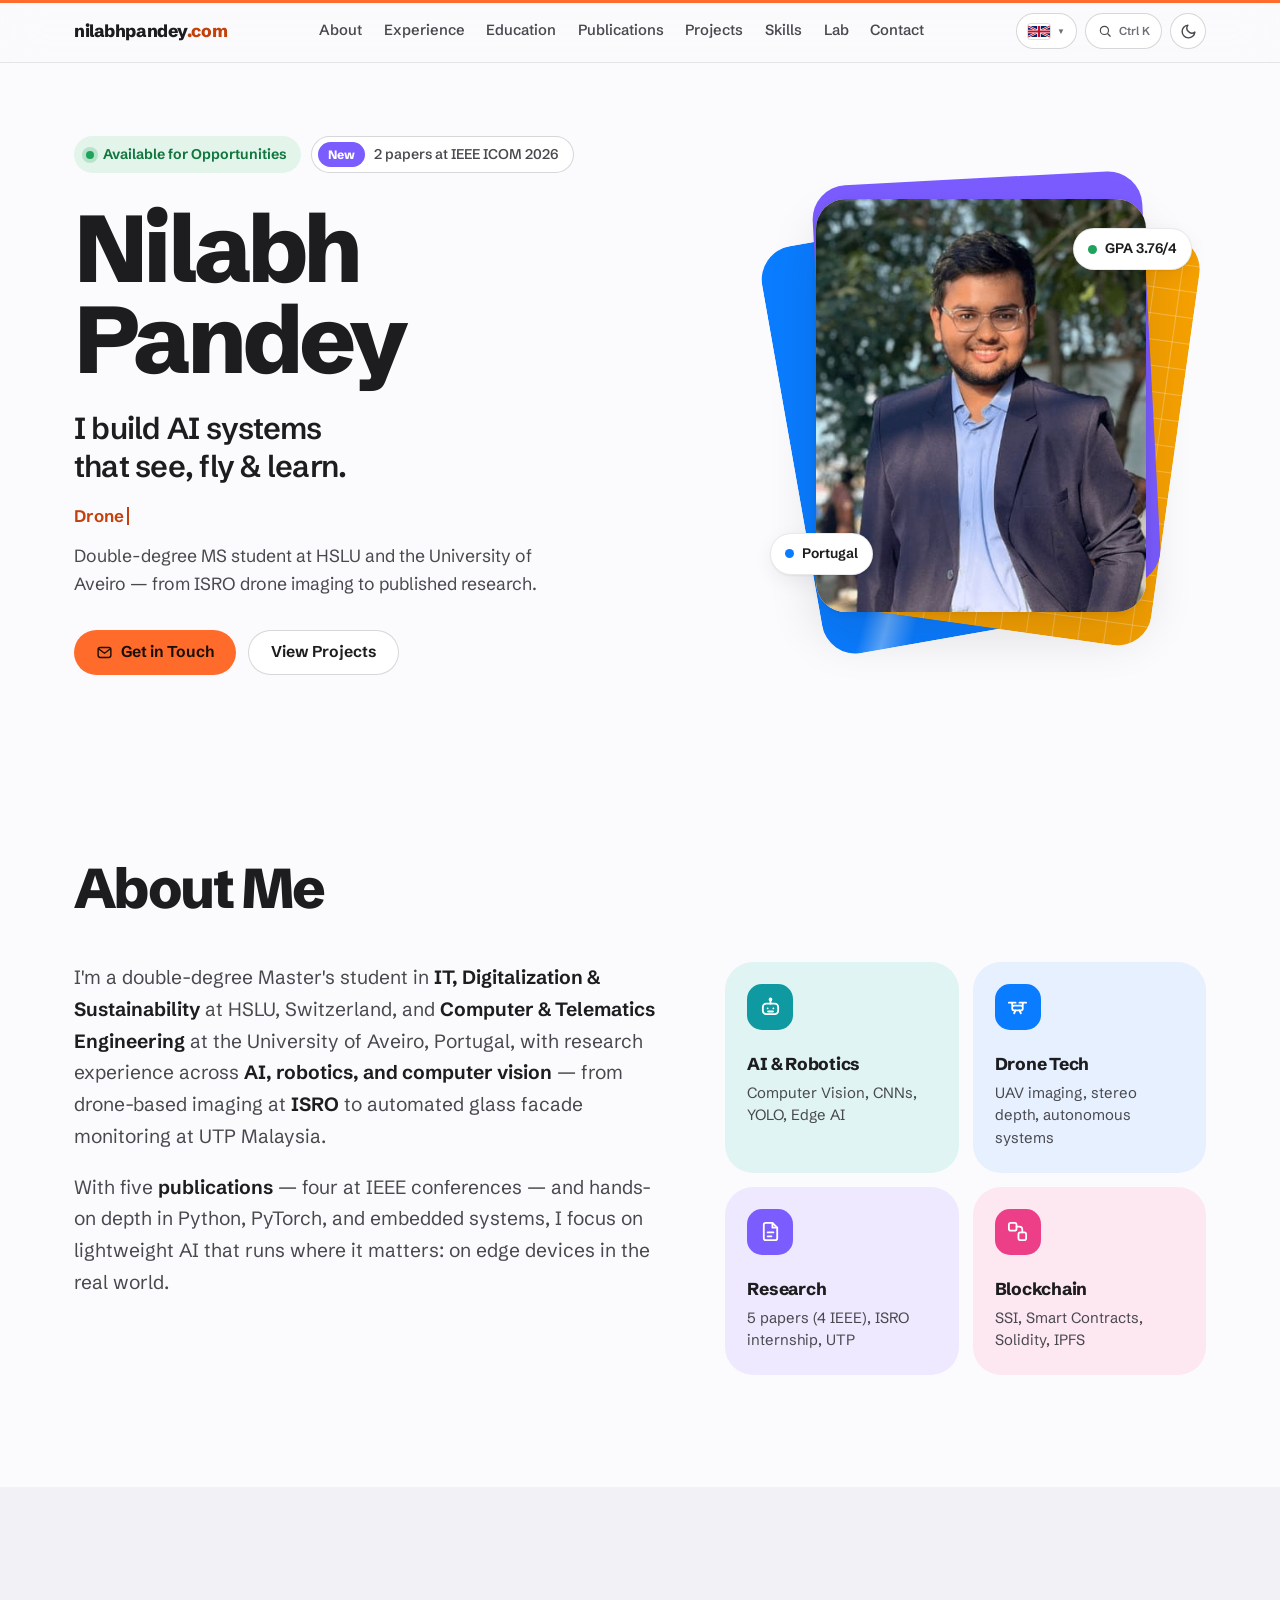
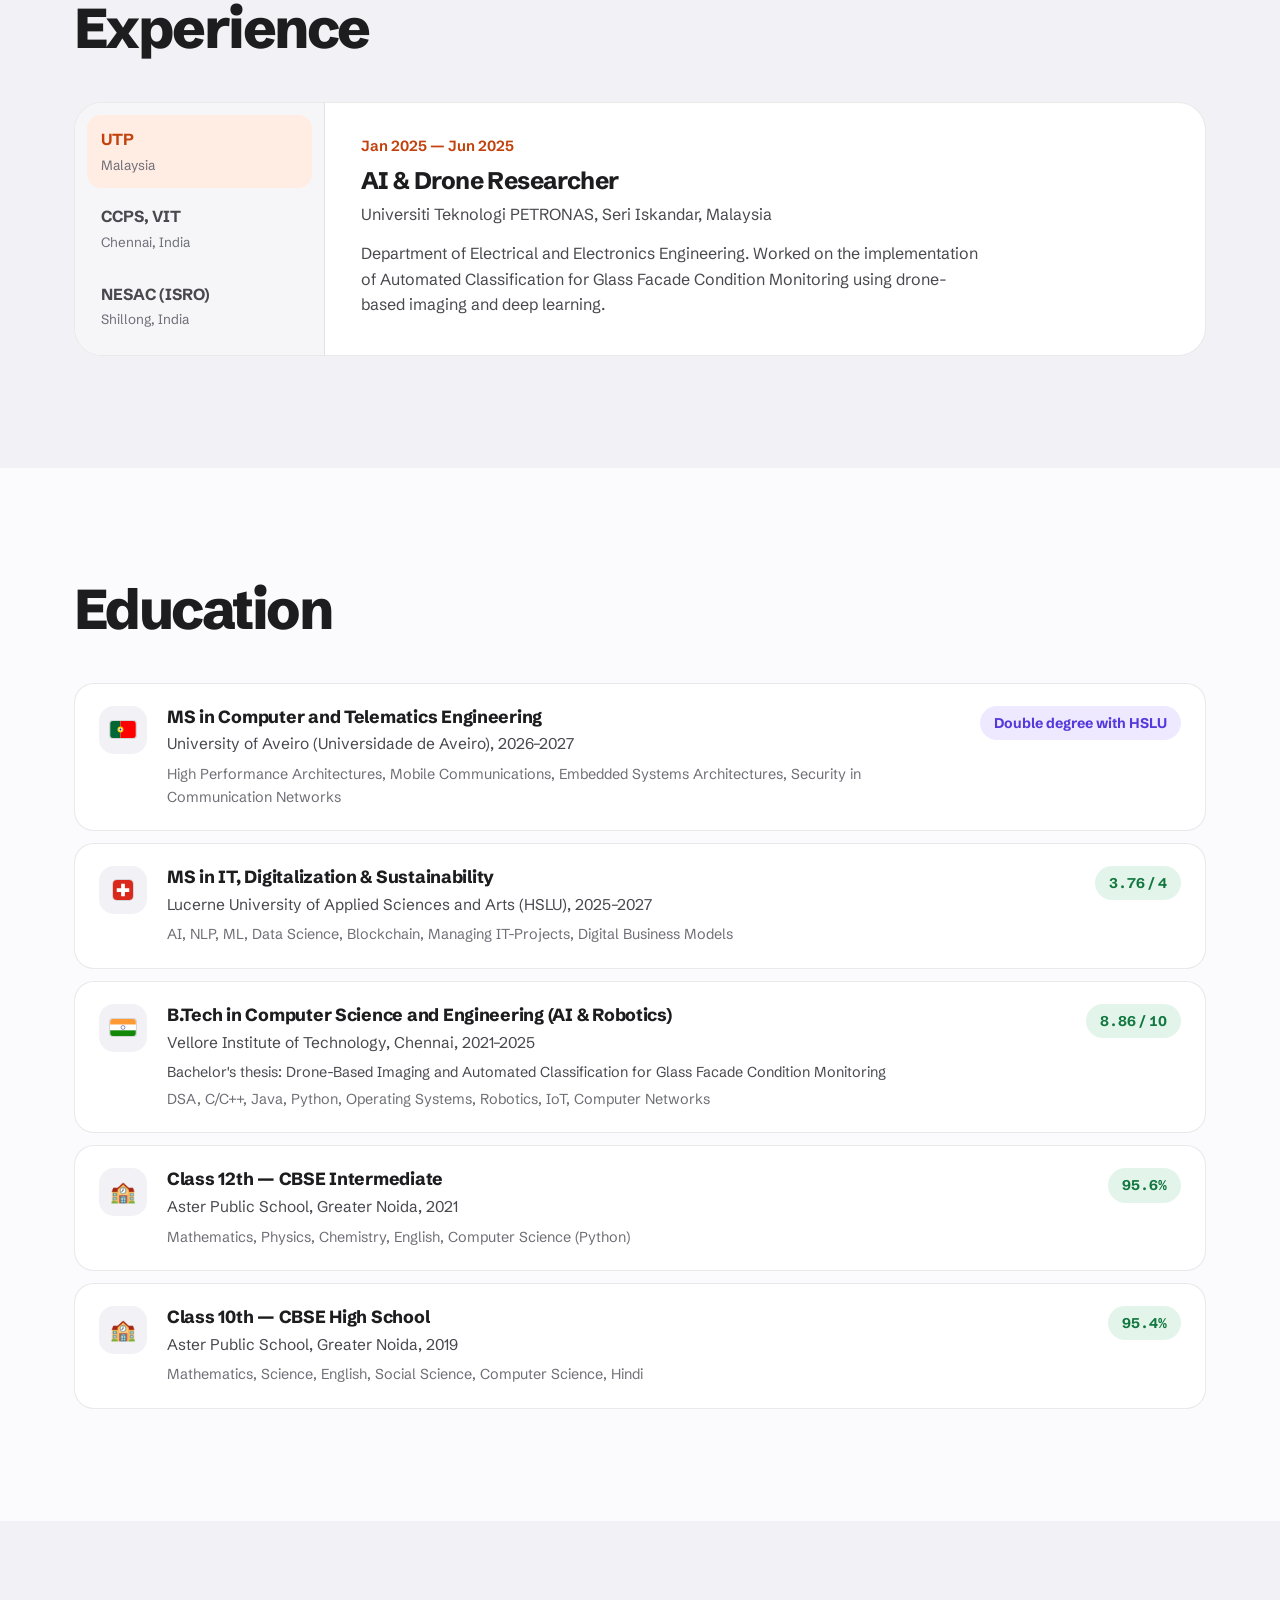
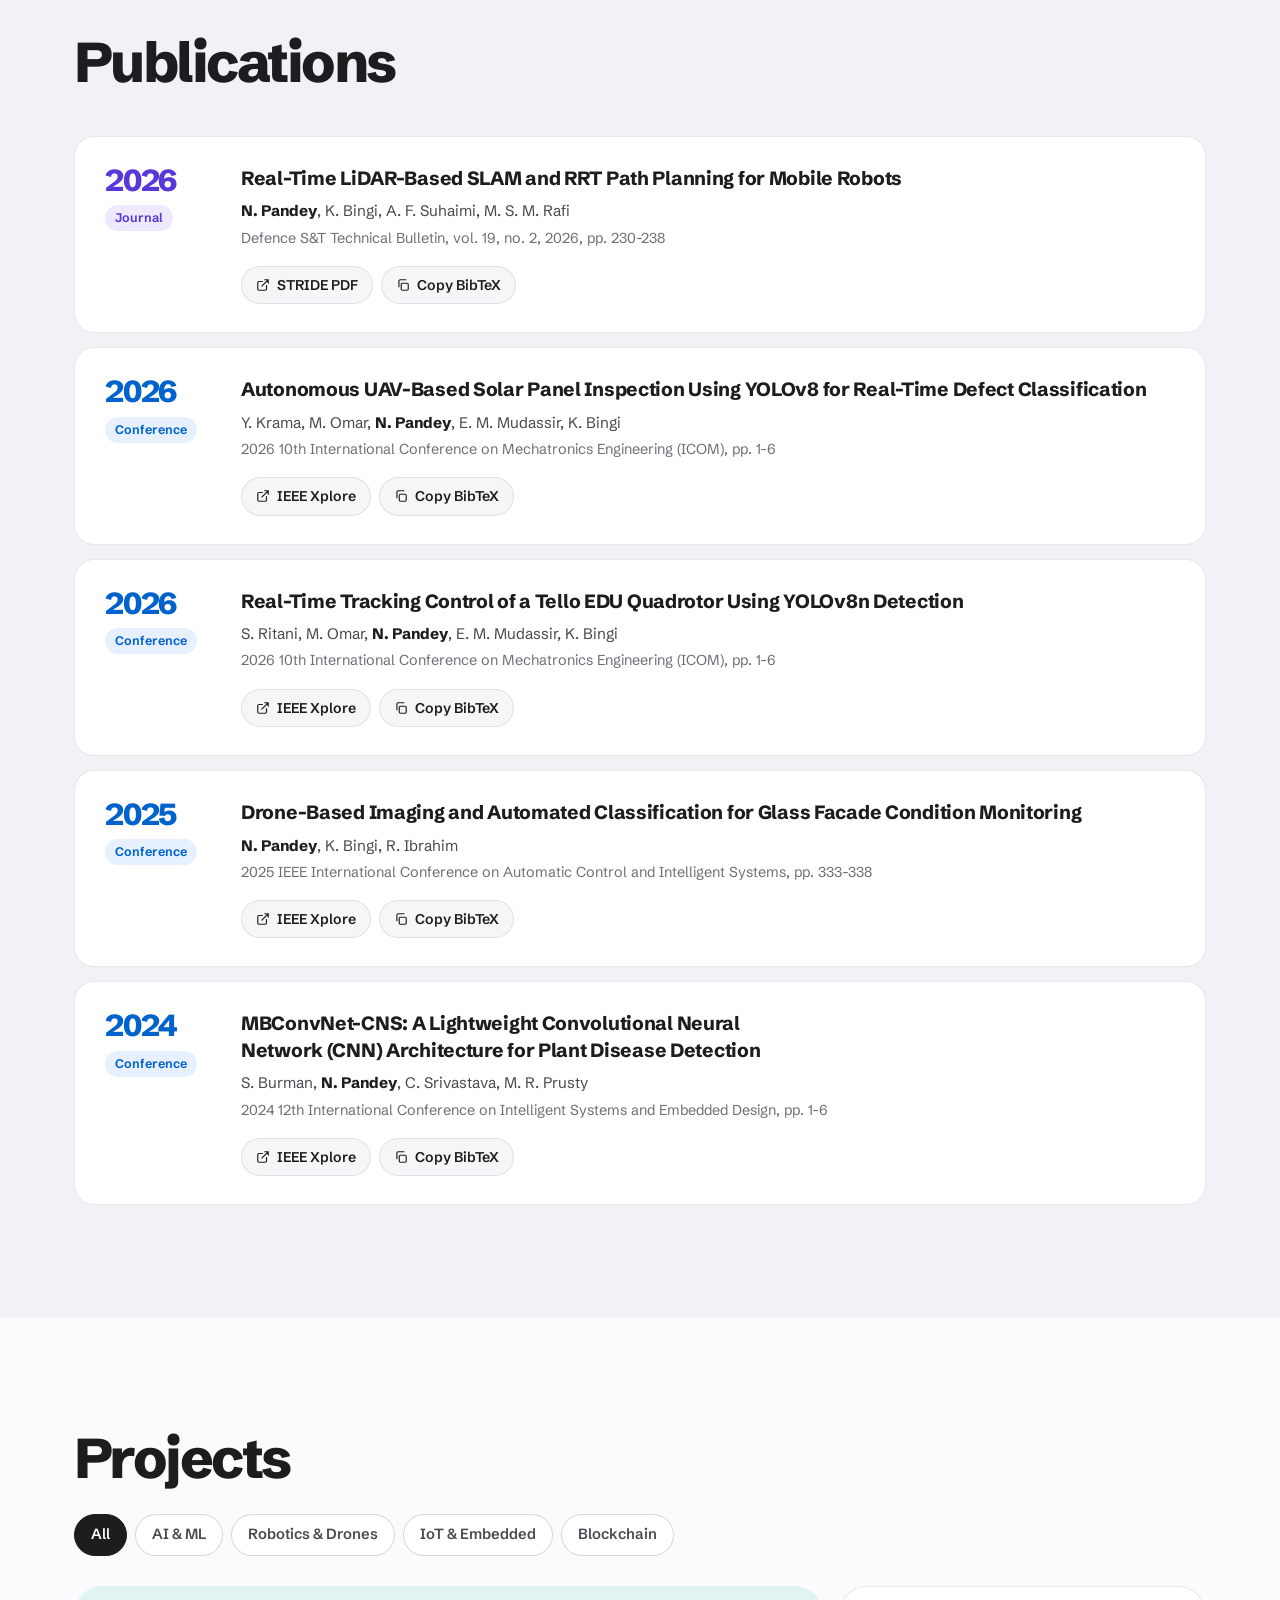
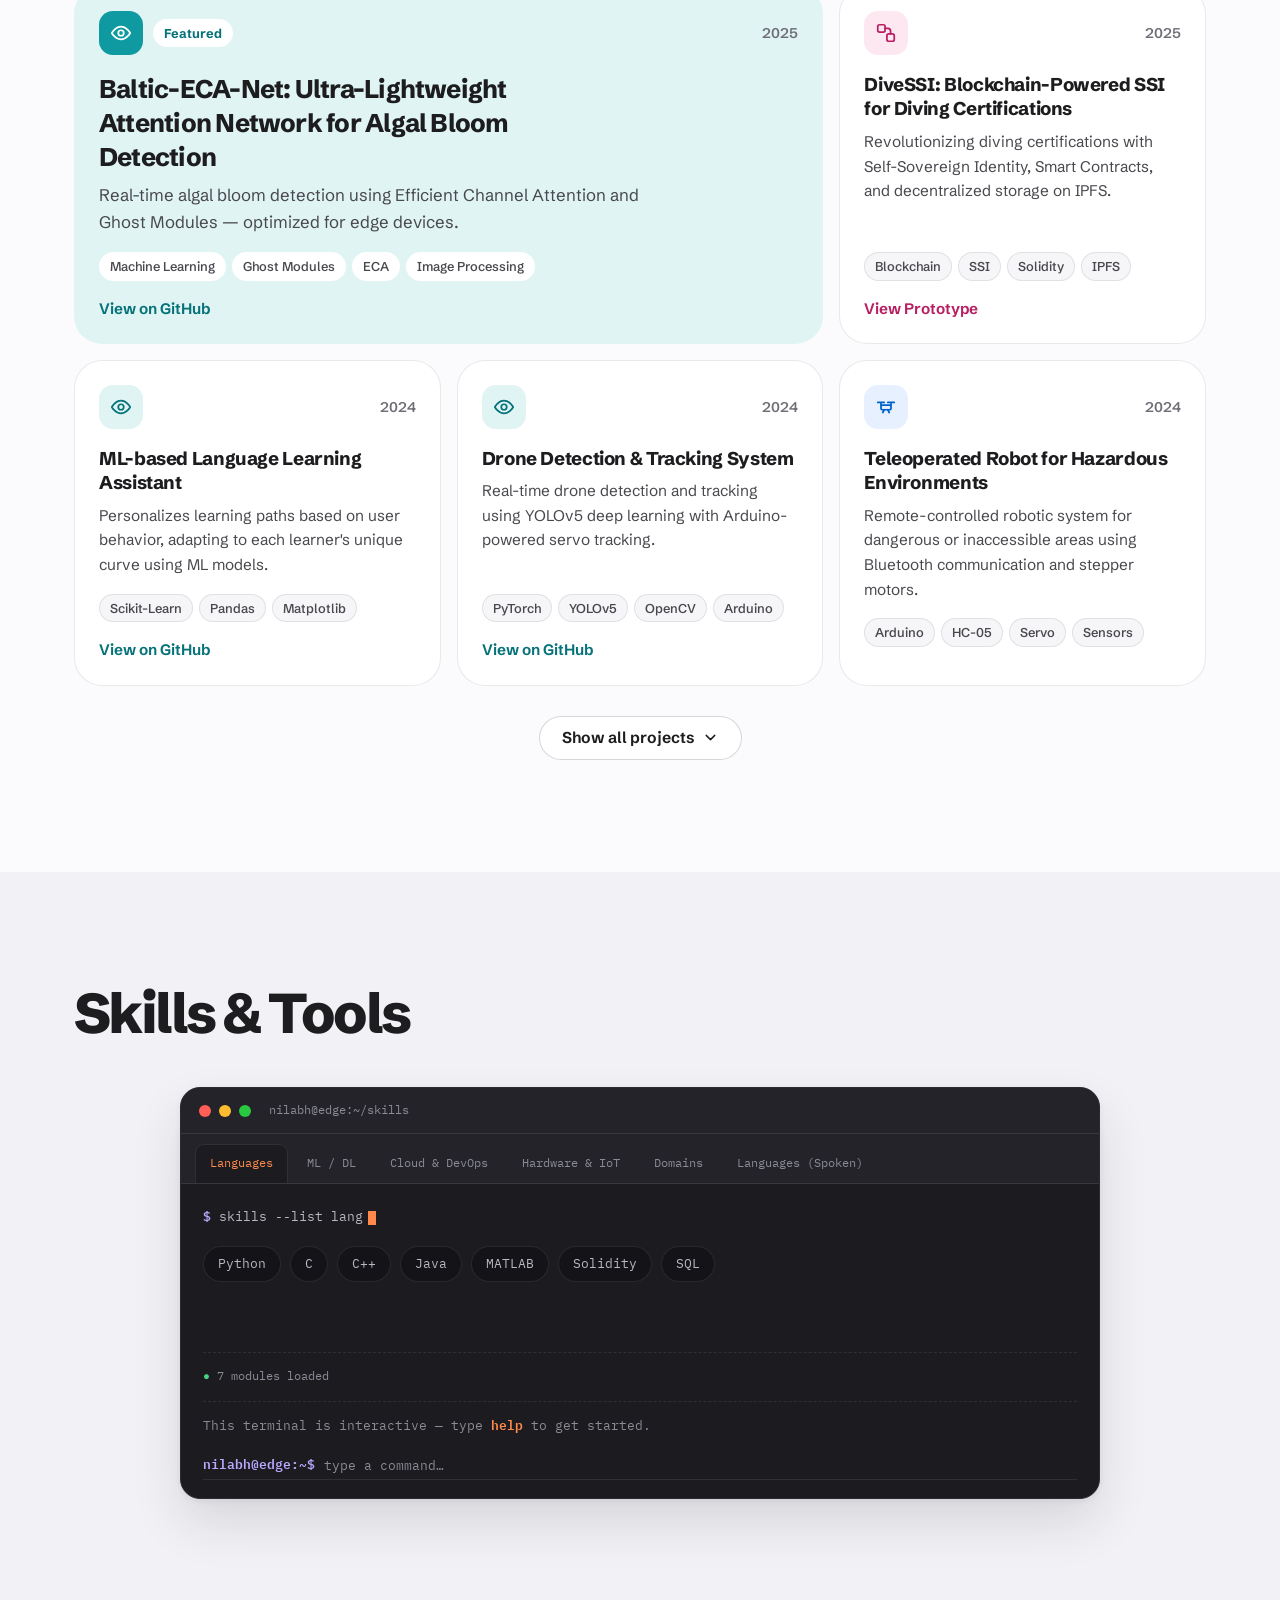
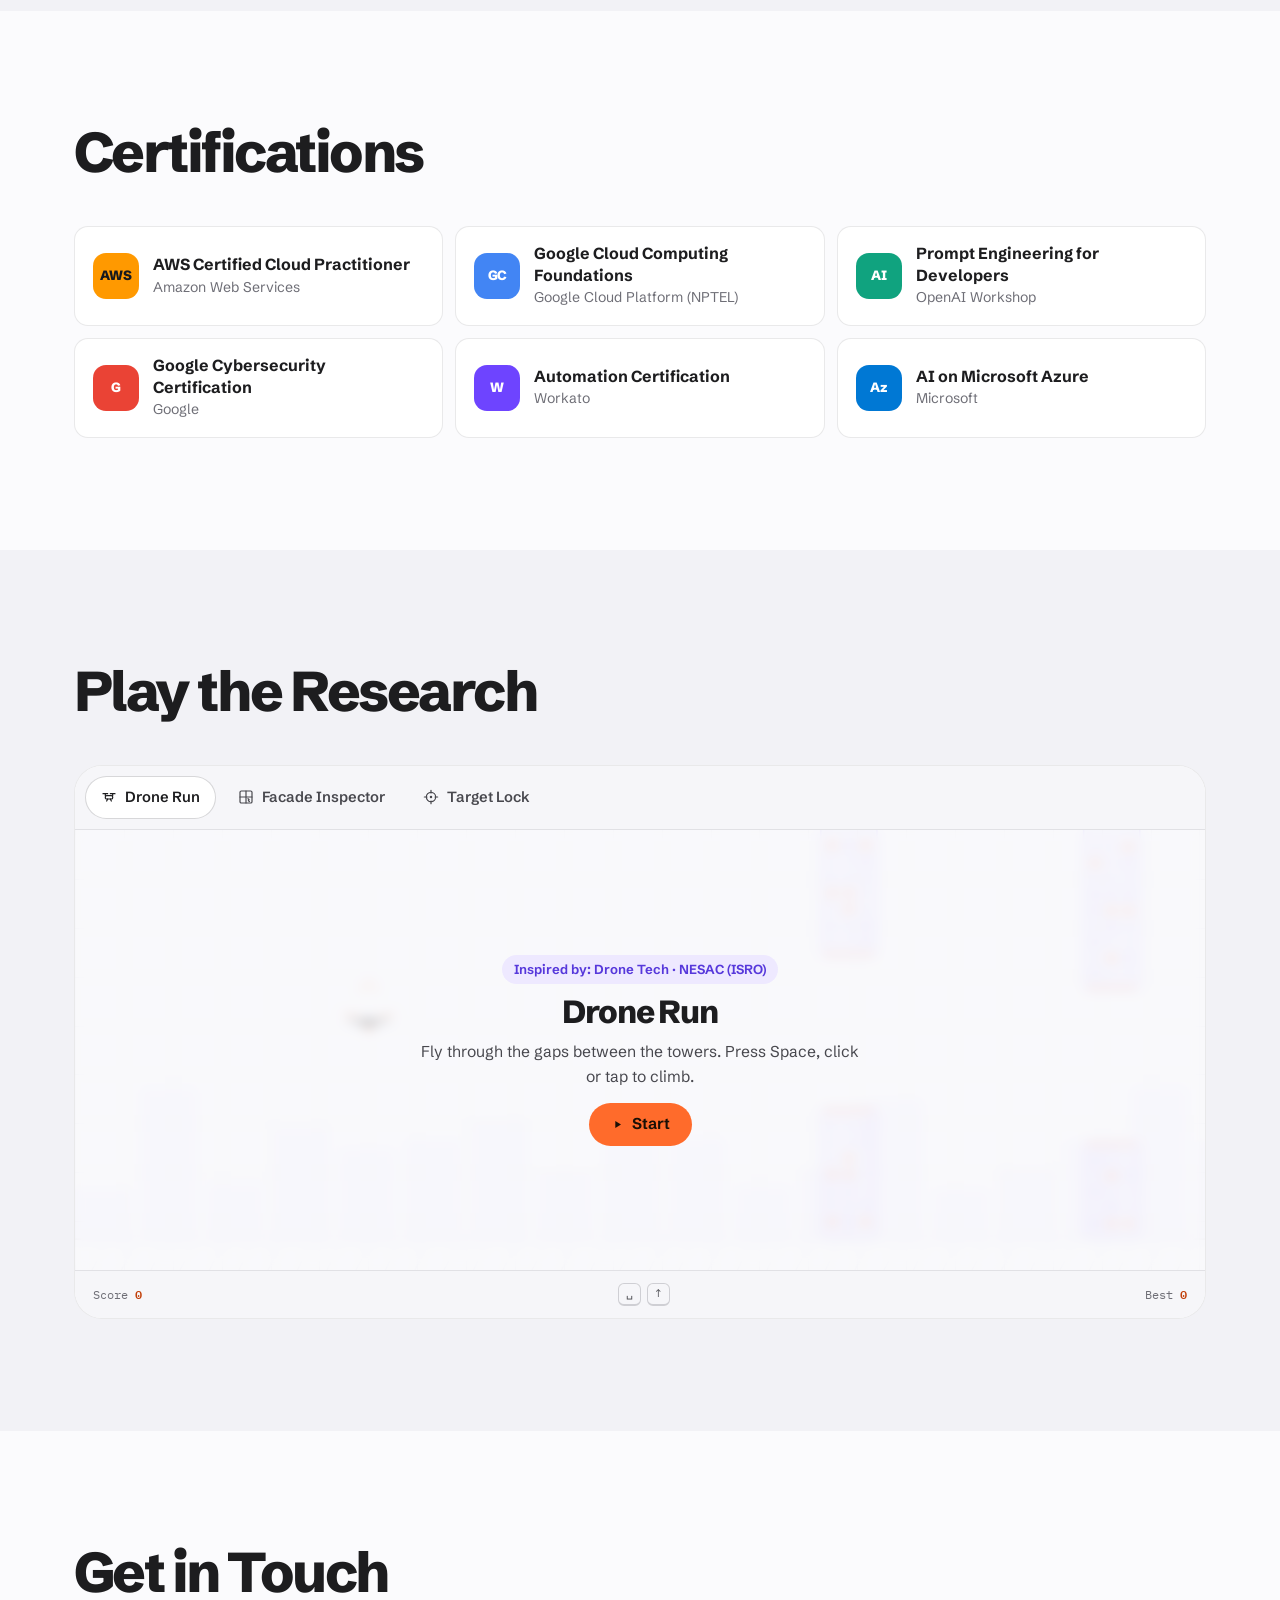
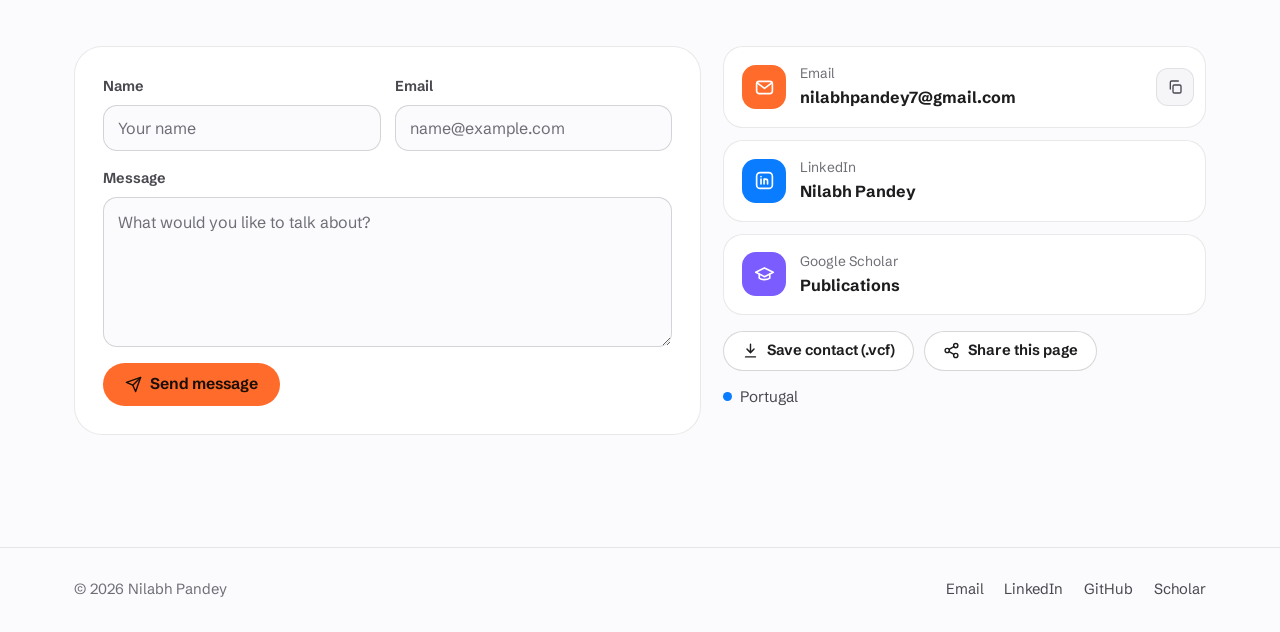
==== commit 944f4503: "Rename 1.html to index.html" ====
--- a/index.html
+++ b/index.html
@@ -1,11 +1,12 @@
 <!DOCTYPE html>
-<html lang="en" data-theme="dark" data-lang="en">
+<html lang="en" data-theme="light" data-lang="en">
 <head>
     <meta charset="UTF-8">
     <meta name="viewport" content="width=device-width, initial-scale=1.0">
     <title>Nilabh Pandey — AI &amp; Robotics Engineer</title>
     <meta name="description" id="metaDesc" content="Portfolio of Nilabh Pandey — AI & robotics researcher and double-degree MS student (HSLU, Switzerland · University of Aveiro, Portugal). Computer vision, drone imaging, LiDAR SLAM, edge AI and published research.">
-    <meta name="theme-color" id="metaTheme" content="#07070C">
+    <meta name="theme-color" id="metaTheme" content="#FBFBFD">
+    <script>(function(){var t;try{t=localStorage.getItem("theme")}catch(e){}if(t!=="light"&&t!=="dark"){t=window.matchMedia&&matchMedia("(prefers-color-scheme: dark)").matches?"dark":"light"}document.documentElement.setAttribute("data-theme",t)})();</script>
     <meta name="author" content="Nilabh Pandey">
     <link rel="canonical" href="https://nilabhpandey.com/">
     <meta property="og:type" content="website">
@@ -14,569 +15,327 @@
     <meta property="og:description" content="AI & robotics researcher and double-degree MS student (HSLU · University of Aveiro). Computer vision, drones, LiDAR SLAM, edge AI, published research.">
     <meta property="og:image" content="https://nilabhpandey.com/Nilabh_Pandey_Image.jpg">
     <meta name="twitter:card" content="summary_large_image">
-    <link rel="icon" type="image/svg+xml" href="data:image/svg+xml,%3Csvg xmlns='http://www.w3.org/2000/svg' viewBox='0 0 64 64'%3E%3Crect width='64' height='64' rx='14' fill='%230A0A12'/%3E%3Cpath d='M12 20v-8h8M52 44v8h-8' stroke='%23FF6B2B' stroke-width='4' fill='none' stroke-linecap='round'/%3E%3Ctext x='32' y='43' text-anchor='middle' font-family='Arial,sans-serif' font-weight='800' font-size='32' fill='%23F0F0F5'%3EN%3C/text%3E%3C/svg%3E">
+    <link rel="icon" type="image/svg+xml" href="data:image/svg+xml,%3Csvg xmlns='http://www.w3.org/2000/svg' viewBox='0 0 64 64'%3E%3Crect width='64' height='64' rx='16' fill='%23FF6B2B'/%3E%3Ctext x='32' y='44' text-anchor='middle' font-family='Arial,sans-serif' font-weight='800' font-size='34' fill='%231A0F06'%3EN%3C/text%3E%3C/svg%3E">
     <link rel="preconnect" href="https://fonts.googleapis.com">
     <link rel="preconnect" href="https://fonts.gstatic.com" crossorigin>
-    <link href="https://fonts.googleapis.com/css2?family=IBM+Plex+Mono:wght@400;500;600&family=Manrope:wght@400;500;600;700;800&family=Space+Grotesk:wght@400;500;700&display=swap" rel="stylesheet">
+    <link href="https://fonts.googleapis.com/css2?family=Schibsted+Grotesk:wght@400..900&family=IBM+Plex+Mono:wght@400;500;600&family=Noto+Sans+Devanagari:wght@400..800&display=swap" rel="stylesheet">
     <script type="application/ld+json">
-    {"@context":"https://schema.org","@type":"Person","name":"Nilabh Pandey","url":"https://nilabhpandey.com/","image":"https://nilabhpandey.com/Nilabh_Pandey_Image.jpg","jobTitle":"AI & Robotics Researcher","email":"mailto:nilabhpandey7@gmail.com","address":{"@type":"PostalAddress","addressCountry":"PT"},"affiliation":[{"@type":"CollegeOrUniversity","name":"University of Aveiro"},{"@type":"CollegeOrUniversity","name":"Lucerne University of Applied Sciences and Arts (HSLU)"}],"alumniOf":[{"@type":"CollegeOrUniversity","name":"Vellore Institute of Technology, Chennai"}],"knowsAbout":["Artificial Intelligence","Computer Vision","Robotics","Drone-Based Imaging","Edge AI","LiDAR SLAM","Path Planning","Machine Learning"],"knowsLanguage":["en","de","hi"],"sameAs":["https://linkedin.com/in/nilabh-pandey","https://github.com/pronilabh","https://scholar.google.com/citations?user=j2fS77QAAAAJ"]}
+    {"@context":"https://schema.org","@type":"Person","name":"Nilabh Pandey","url":"https://nilabhpandey.com/","image":"https://nilabhpandey.com/Nilabh_Pandey_Image.jpg","jobTitle":"AI & Robotics Researcher","email":"mailto:nilabhpandey7@gmail.com","address":{"@type":"PostalAddress","addressCountry":"PT"},"affiliation":[{"@type":"CollegeOrUniversity","name":"University of Aveiro"},{"@type":"CollegeOrUniversity","name":"Lucerne University of Applied Sciences and Arts (HSLU)"}],"alumniOf":[{"@type":"CollegeOrUniversity","name":"Vellore Institute of Technology, Chennai"}],"knowsAbout":["Artificial Intelligence","Computer Vision","Object Detection","Robotics","UAV Inspection","Drone-Based Imaging","Edge AI","LiDAR SLAM","Path Planning","Machine Learning"],"knowsLanguage":["en","de","hi"],"sameAs":["https://linkedin.com/in/nilabh-pandey","https://github.com/pronilabh","https://scholar.google.com/citations?user=j2fS77QAAAAJ"]}
     </script>
     <style>
         /* ═══════════ TOKENS ═══════════ */
         :root {
-            --accent:#FF6B2B; --accent-2:#FFA36B;
-            --accent-soft:rgba(255,107,43,.09); --accent-glow:rgba(255,107,43,.35);
-            --live:#4ADE80;
-            --font-d:'Space Grotesk',ui-sans-serif,sans-serif;
-            --font-b:'Manrope',ui-sans-serif,sans-serif;
-            --font-m:'IBM Plex Mono',ui-monospace,monospace;
+            --font-d:"Schibsted Grotesk",-apple-system,BlinkMacSystemFont,"Segoe UI",Roboto,"Noto Sans Devanagari","Helvetica Neue",Arial,sans-serif;
+            --font-b:var(--font-d);
+            --font-m:"IBM Plex Mono",ui-monospace,SFMono-Regular,Menlo,Consolas,monospace;
             --ease:cubic-bezier(.22,.61,.36,1);
-            --radius:18px; --radius-s:12px;
+            --r-xl:28px; --r-lg:20px; --r-md:14px;
+            --radius:20px; --radius-s:14px;
+        }
+        [data-theme="light"] {
+            color-scheme:light;
+            --bg:#FBFBFD; --bg-2:#F2F2F6; --card:#FFFFFF; --card-2:#F6F6F9;
+            --text:#1D1D1F; --text-2:#48484E; --muted:#6E6E76;
+            --line:rgba(20,20,30,.09); --line-2:rgba(20,20,30,.17);
+            --on-hue:#FFFFFF;
+            --sky:#0A7CFF;    --sky-ink:#0062CC;    --sky-soft:#E6F0FF;
+            --solar:#F5A000;  --solar-ink:#8A5300;  --solar-soft:#FFF3D6;
+            --glass:#0E9AA0;  --glass-ink:#06727A;  --glass-soft:#DFF4F3;
+            --signal:#7B5CFF; --signal-ink:#5638DB; --signal-soft:#EEE9FF;
+            --brand:#FF6B2B;  --brand-ink:#C2410C;  --brand-soft:#FFECE2;
+            --leaf:#1FA35B;   --leaf-ink:#11773F;   --leaf-soft:#E3F5EA;
+            --rose:#EC3F87;   --rose-ink:#B81E62;   --rose-soft:#FDE7F1;
+            --nav:rgba(251,251,253,.8); --ov:rgba(251,251,253,.82);
+            --shadow:0 1px 2px rgba(20,20,30,.05),0 6px 20px rgba(20,20,30,.06);
+            --shadow-lg:0 2px 6px rgba(20,20,30,.06),0 24px 50px rgba(20,20,30,.12);
+            /* names kept for the scripts and games */
+            --accent:#FF6B2B; --accent-2:#FFA36B; --accent-soft:rgba(255,107,43,.10); --accent-glow:rgba(255,107,43,.22);
+            --violet:#7B5CFF; --violet-2:#5638DB; --violet-soft:rgba(123,92,255,.10); --violet-glow:rgba(123,92,255,.2);
+            --live:#1FA35B; --err:#C62F28; --ok:#15803D;
         }
         [data-theme="dark"] {
-            --bg:#07070C; --bg-2:#0B0B13; --card:#10101A; --card-2:#161624;
-            --text:#EEEFF7; --text-2:#A7A9C0; --muted:#6E7189;
-            --line:rgba(235,236,255,.08); --line-2:rgba(235,236,255,.17);
-            --violet:#8B5CF6; --violet-2:#B9A5FF;
-            --violet-soft:rgba(139,92,246,.10); --violet-glow:rgba(139,92,246,.30);
-            --nav:rgba(7,7,12,.72); --ov:rgba(7,7,12,.66); --err:#FF6B6B; --ok:#4ADE80;
-            --shadow:0 10px 30px rgba(0,0,0,.45);
-            --shadow-a:0 12px 34px rgba(255,107,43,.14);
-            --shadow-v:0 12px 34px rgba(139,92,246,.14);
-        }
-        [data-theme="light"] {
-            --bg:#F7F7FB; --bg-2:#EFEFF6; --card:#FFFFFF; --card-2:#FAFAFE;
-            --text:#15151E; --text-2:#4C4E63; --muted:#878AA3;
-            --line:rgba(21,21,40,.10); --line-2:rgba(21,21,40,.22);
-            --violet:#7C4DFF; --violet-2:#6236E8;
-            --violet-soft:rgba(124,77,255,.09); --violet-glow:rgba(124,77,255,.25);
-            --nav:rgba(247,247,251,.78); --ov:rgba(247,247,251,.76); --err:#C62F28; --ok:#15803D;
-            --shadow:0 10px 30px rgba(25,25,60,.08);
-            --shadow-a:0 12px 34px rgba(255,107,43,.16);
-            --shadow-v:0 12px 34px rgba(124,77,255,.14);
-        }
+            color-scheme:dark;
+            --bg:#121214; --bg-2:#18181B; --card:#1E1E22; --card-2:#25252A;
+            --text:#F5F5F7; --text-2:#BBBBC3; --muted:#8E8E98;
+            --line:rgba(255,255,255,.09); --line-2:rgba(255,255,255,.17);
+            --on-hue:#121214;
+            --sky:#3B9BFF;    --sky-ink:#7DBBFF;    --sky-soft:rgba(59,155,255,.15);
+            --solar:#FFC23D;  --solar-ink:#FFD36E;  --solar-soft:rgba(255,194,61,.14);
+            --glass:#2CD3D3;  --glass-ink:#77E6E6;  --glass-soft:rgba(44,211,211,.14);
+            --signal:#9F86FF; --signal-ink:#C3B4FF; --signal-soft:rgba(159,134,255,.16);
+            --brand:#FF7A3D;  --brand-ink:#FFA170;  --brand-soft:rgba(255,122,61,.15);
+            --leaf:#3DD68C;   --leaf-ink:#7BE6B0;   --leaf-soft:rgba(61,214,140,.14);
+            --rose:#FF5FA2;   --rose-ink:#FF95C3;   --rose-soft:rgba(255,95,162,.15);
+            --nav:rgba(18,18,20,.74); --ov:rgba(18,18,20,.78);
+            --shadow:0 1px 2px rgba(0,0,0,.35),0 8px 24px rgba(0,0,0,.3);
+            --shadow-lg:0 2px 6px rgba(0,0,0,.4),0 24px 50px rgba(0,0,0,.45);
+            --accent:#FF7A3D; --accent-2:#FFA36B; --accent-soft:rgba(255,122,61,.15); --accent-glow:rgba(255,122,61,.3);
+            --violet:#9F86FF; --violet-2:#C3B4FF; --violet-soft:rgba(159,134,255,.15); --violet-glow:rgba(159,134,255,.25);
+            --live:#3DD68C; --err:#FF6B6B; --ok:#4ADE80;
+        }
+        [data-hue="sky"]    { --hue:var(--sky);    --hue-ink:var(--sky-ink);    --hue-soft:var(--sky-soft); }
+        [data-hue="solar"]  { --hue:var(--solar);  --hue-ink:var(--solar-ink);  --hue-soft:var(--solar-soft); }
+        [data-hue="glass"]  { --hue:var(--glass);  --hue-ink:var(--glass-ink);  --hue-soft:var(--glass-soft); }
+        [data-hue="signal"] { --hue:var(--signal); --hue-ink:var(--signal-ink); --hue-soft:var(--signal-soft); }
+        [data-hue="brand"]  { --hue:var(--brand);  --hue-ink:var(--brand-ink);  --hue-soft:var(--brand-soft); }
+        [data-hue="leaf"]   { --hue:var(--leaf);   --hue-ink:var(--leaf-ink);   --hue-soft:var(--leaf-soft); }
+        [data-hue="rose"]   { --hue:var(--rose);   --hue-ink:var(--rose-ink);   --hue-soft:var(--rose-soft); }
 
         /* ═══════════ BASE ═══════════ */
         *,*::before,*::after { margin:0; padding:0; box-sizing:border-box; }
-        html { scroll-behavior:smooth; scroll-padding-top:88px; }
-        body {
-            font-family:var(--font-b); background:var(--bg); color:var(--text);
-            line-height:1.7; overflow-x:hidden; -webkit-font-smoothing:antialiased;
-            transition:background .4s var(--ease),color .4s var(--ease);
-        }
-        ::selection { background:var(--accent); color:#fff; }
+        html { scroll-behavior:smooth; scroll-padding-top:80px; -webkit-text-size-adjust:100%; }
+        body { font-family:var(--font-b); font-size:17px; line-height:1.6; background:var(--bg); color:var(--text);
+            overflow-x:hidden; -webkit-font-smoothing:antialiased; text-rendering:optimizeLegibility; }
+        ::selection { background:var(--sky-soft); color:var(--text); }
         img { max-width:100%; display:block; }
         a { color:inherit; text-decoration:none; }
         button { font:inherit; background:none; border:none; color:inherit; cursor:pointer; }
-        :focus-visible { outline:2px solid var(--accent); outline-offset:3px; border-radius:6px; }
-        .skip { position:fixed; top:-64px; left:16px; z-index:3000; background:var(--accent); color:#1A0F06; padding:10px 18px; border-radius:10px; font-weight:700; transition:top .3s; }
+        h1,h2,h3 { text-wrap:balance; }
+        p { text-wrap:pretty; }
+        :focus-visible { outline:2px solid var(--sky); outline-offset:3px; border-radius:6px; }
+        .skip { position:fixed; top:-64px; left:16px; z-index:3000; background:var(--text); color:var(--bg); padding:10px 18px; border-radius:999px; font-weight:700; transition:top .2s; }
         .skip:focus { top:12px; }
-
-        /* ═══════════ BACKGROUND LAYERS ═══════════ */
-        #stars { position:fixed; inset:0; z-index:0; pointer-events:none; }
-        .aurora { position:fixed; width:62vmax; height:62vmax; border-radius:50%; filter:blur(95px); opacity:.16; z-index:0; pointer-events:none; animation:drift 24s ease-in-out infinite alternate; }
-        .aurora.a { background:radial-gradient(circle,var(--accent) 0%,transparent 62%); top:-24vmax; left:-20vmax; }
-        .aurora.b { background:radial-gradient(circle,var(--violet) 0%,transparent 62%); bottom:-28vmax; right:-18vmax; animation-delay:-12s; }
-        [data-theme="light"] .aurora { opacity:.11; }
-        @keyframes drift { to { transform:translate(6vmax,4vmax) scale(1.08); } }
-        .grid-layer { position:fixed; inset:0; z-index:0; pointer-events:none; opacity:.5;
-            background-image:linear-gradient(var(--line) 1px,transparent 1px),linear-gradient(90deg,var(--line) 1px,transparent 1px);
-            background-size:64px 64px;
-            -webkit-mask-image:radial-gradient(ellipse 95% 75% at 50% 0%,#000 25%,transparent 100%);
-            mask-image:radial-gradient(ellipse 95% 75% at 50% 0%,#000 25%,transparent 100%);
-        }
-        .scanlines { position:fixed; inset:0; pointer-events:none; z-index:1; mix-blend-mode:overlay;
-            background:repeating-linear-gradient(0deg,transparent 0 3px,rgba(255,255,255,.014) 3px 4px); }
-        [data-theme="light"] .scanlines { display:none; }
-
-        .progress { position:fixed; top:0; left:0; height:2px; width:0; z-index:1600;
-            background:linear-gradient(90deg,var(--accent),var(--violet)); box-shadow:0 0 12px var(--accent-glow); }
+        .progress { position:fixed; top:0; left:0; height:3px; width:0; z-index:1600; background:var(--brand); }
+        @supports (animation-timeline: scroll()) {
+            .progress { width:100% !important; transform-origin:0 50%; animation:progressGrow linear both; animation-timeline:scroll(root block); }
+            @keyframes progressGrow { from { transform:scaleX(0); } to { transform:scaleX(1); } }
+        }
 
         /* ═══════════ NAV ═══════════ */
         .nav { position:fixed; top:0; left:0; right:0; z-index:1500; background:var(--nav);
-            backdrop-filter:blur(18px) saturate(1.4); -webkit-backdrop-filter:blur(18px) saturate(1.4);
-            border-bottom:1px solid var(--line); transition:background .4s,border-color .4s; }
-        .nav-inner { max-width:1140px; margin:0 auto; padding:0 24px; height:68px; display:flex; align-items:center; justify-content:space-between; gap:16px; }
-        .logo { font-family:var(--font-m); font-weight:600; font-size:1rem; letter-spacing:-.02em; white-space:nowrap; }
-        .logo em { font-style:normal; color:var(--accent); }
-        .nav-links { display:flex; gap:1.15rem; align-items:center; }
-        .nav-links a { font-size:.84rem; font-weight:600; color:var(--text-2); position:relative; transition:color .3s; padding:4px 0; }
-        .nav-links a::after { content:''; position:absolute; left:0; bottom:-2px; width:0; height:2px; border-radius:2px;
-            background:linear-gradient(90deg,var(--accent),var(--violet)); transition:width .3s var(--ease); }
+            backdrop-filter:saturate(1.8) blur(20px); -webkit-backdrop-filter:saturate(1.8) blur(20px); border-bottom:1px solid var(--line); }
+        .nav-inner { max-width:1180px; margin:0 auto; padding:0 24px; height:62px; display:flex; align-items:center; justify-content:space-between; gap:16px; }
+        .logo { font-weight:800; font-size:1.08rem; letter-spacing:-.025em; white-space:nowrap; }
+        .logo em { font-style:normal; color:var(--brand-ink); }
+        .nav-links { display:flex; gap:1.35rem; align-items:center; }
+        .nav-links a { font-size:.92rem; font-weight:550; color:var(--text-2); padding:6px 0; position:relative; transition:color .2s; }
         .nav-links a:hover,.nav-links a.active { color:var(--text); }
-        .nav-links a:hover::after,.nav-links a.active::after { width:100%; }
-        .nav-actions { display:flex; align-items:center; gap:.6rem; }
-
+        .nav-links a.active::after { content:''; position:absolute; left:50%; bottom:-3px; width:5px; height:5px; margin-left:-2.5px; border-radius:50%; background:var(--brand); }
+        .nav-actions { display:flex; align-items:center; gap:8px; }
+        .lang-btn,.cmdk-btn,.theme-btn,.burger { height:36px; display:flex; align-items:center; justify-content:center; gap:7px;
+            background:var(--card); border:1px solid var(--line-2); border-radius:999px; color:var(--text-2); transition:border-color .2s,color .2s; }
+        .lang-btn:hover,.cmdk-btn:hover,.theme-btn:hover,.burger:hover { border-color:var(--text-2); color:var(--text); }
+        .lang-btn { padding:0 11px; }
+        .cmdk-btn { padding:0 11px 0 12px; }
+        .theme-btn,.burger { width:36px; }
         .lang-switcher { position:relative; }
-        .lang-btn { display:flex; align-items:center; gap:7px; height:34px; padding:0 10px;
-            background:var(--card); border:1.5px solid var(--line-2); border-radius:10px; transition:border-color .3s,box-shadow .3s,transform .3s; }
-        .lang-btn:hover { border-color:var(--violet); box-shadow:0 0 14px var(--violet-glow); transform:translateY(-1px); }
-        .flag-icon { width:22px; height:15px; border-radius:2.5px; overflow:hidden; display:block; box-shadow:0 0 0 1px rgba(0,0,0,.12); }
-        .lang-btn .arrow { font-size:.55rem; color:var(--violet-2); transition:transform .3s; }
+        .flag-icon { width:22px; height:15px; border-radius:3px; overflow:hidden; display:block; box-shadow:0 0 0 1px rgba(0,0,0,.12); }
+        .lang-btn .arrow { font-size:.5rem; color:var(--muted); transition:transform .2s; }
         .lang-btn.open .arrow { transform:rotate(180deg); }
-        .lang-dropdown { position:absolute; top:calc(100% + 10px); right:0; display:none; flex-direction:column; gap:3px; padding:6px;
-            background:var(--card); border:1.5px solid var(--line-2); border-radius:12px; z-index:1700;
-            box-shadow:var(--shadow),0 0 20px var(--violet-glow); animation:ddIn .22s var(--ease); }
+        .lang-dropdown { position:absolute; top:calc(100% + 10px); right:0; display:none; flex-direction:column; gap:2px; padding:6px;
+            background:var(--card); border:1px solid var(--line-2); border-radius:16px; z-index:1700; box-shadow:var(--shadow-lg); }
         .lang-dropdown.open { display:flex; }
-        @keyframes ddIn { from { opacity:0; transform:translateY(-8px); } to { opacity:1; transform:none; } }
-        .lang-option { padding:7px; border-radius:8px; display:flex; align-items:center; justify-content:center; min-width:44px; transition:background .25s,transform .25s,box-shadow .25s; }
-        .lang-option .flag-icon { width:28px; height:19px; border-radius:3px; }
-        .lang-option:hover { background:var(--accent-soft); transform:scale(1.06); }
-        .lang-option.active { background:var(--violet-soft); box-shadow:inset 0 0 0 1.5px var(--violet); }
-
-        .theme-btn { width:36px; height:34px; border:1.5px solid var(--line-2); border-radius:10px; background:var(--card);
-            display:flex; align-items:center; justify-content:center; transition:border-color .3s,box-shadow .3s,transform .3s; }
-        .theme-btn:hover { border-color:var(--accent); box-shadow:0 0 14px var(--accent-glow); transform:translateY(-1px); }
-        .theme-btn svg { width:17px; height:17px; stroke:var(--text-2); fill:none; stroke-width:2; stroke-linecap:round; stroke-linejoin:round; display:none; }
+        .lang-option { padding:8px; border-radius:10px; display:flex; align-items:center; justify-content:center; min-width:46px; transition:background .2s; }
+        .lang-option .flag-icon { width:28px; height:19px; }
+        .lang-option:hover { background:var(--bg-2); }
+        .lang-option.active { background:var(--sky-soft); box-shadow:inset 0 0 0 1.5px var(--sky); }
+        .cmdk-btn svg { width:14px; height:14px; stroke:currentColor; fill:none; stroke-width:2; stroke-linecap:round; }
+        .cmdk-btn .kchip { font-size:.72rem; font-weight:600; color:var(--muted); }
+        .theme-btn svg { width:17px; height:17px; stroke:currentColor; fill:none; stroke-width:2; stroke-linecap:round; stroke-linejoin:round; display:none; }
         [data-theme="dark"] .theme-btn .ico-sun { display:block; }
         [data-theme="light"] .theme-btn .ico-moon { display:block; }
-
-        .burger { display:none; width:36px; height:34px; border:1.5px solid var(--line-2); border-radius:10px; background:var(--card); flex-direction:column; align-items:center; justify-content:center; gap:4px; }
-        .burger span { width:16px; height:2px; background:var(--text); border-radius:2px; transition:transform .3s,opacity .3s; }
+        .burger { display:none; flex-direction:column; gap:4px; }
+        .burger span { width:15px; height:2px; background:var(--text); border-radius:2px; transition:transform .25s,opacity .25s; }
         .burger.open span:nth-child(1) { transform:translateY(6px) rotate(45deg); }
         .burger.open span:nth-child(2) { opacity:0; }
         .burger.open span:nth-child(3) { transform:translateY(-6px) rotate(-45deg); }
-
-        .mmenu { position:fixed; inset:0; z-index:1400; background:var(--bg); display:flex; flex-direction:column; align-items:center; justify-content:center; gap:1.4rem; opacity:0; pointer-events:none; transition:opacity .3s; }
+        .mmenu { position:fixed; inset:0; z-index:1400; background:var(--bg); display:flex; flex-direction:column; align-items:flex-start; justify-content:center;
+            gap:.35rem; padding:0 32px; opacity:0; pointer-events:none; transition:opacity .25s; }
         .mmenu.open { opacity:1; pointer-events:auto; }
-        .mmenu a { font-family:var(--font-d); font-size:1.45rem; font-weight:700; color:var(--text); opacity:0; transform:translateY(14px); transition:opacity .4s var(--ease),transform .4s var(--ease),color .3s; }
-        .mmenu a:hover { color:var(--accent); }
-        .mmenu.open a { opacity:1; transform:none; }
-        .mmenu.open a:nth-child(2){transition-delay:.05s}.mmenu.open a:nth-child(3){transition-delay:.1s}.mmenu.open a:nth-child(4){transition-delay:.15s}.mmenu.open a:nth-child(5){transition-delay:.2s}.mmenu.open a:nth-child(6){transition-delay:.25s}.mmenu.open a:nth-child(7){transition-delay:.3s}.mmenu.open a:nth-child(8){transition-delay:.35s}.mmenu.open a:nth-child(9){transition-delay:.4s}
-        .mclose { position:absolute; top:1.1rem; right:1.4rem; font-size:1.9rem; color:var(--text); line-height:1; }
+        .mmenu a { font-size:clamp(1.7rem,7vw,2.2rem); font-weight:800; letter-spacing:-.035em; color:var(--text); transition:color .2s; }
+        .mmenu a:hover { color:var(--brand-ink); }
+        .mclose { position:absolute; top:14px; right:20px; width:40px; height:40px; font-size:1.8rem; line-height:1; color:var(--text); }
 
         /* ═══════════ HERO ═══════════ */
-        .hero { min-height:100svh; display:flex; align-items:center; position:relative; z-index:1; padding-top:68px; }
-        .hero-inner { max-width:1140px; margin:0 auto; padding:56px 24px 84px; width:100%;
-            display:grid; grid-template-columns:1.15fr .85fr; gap:56px; align-items:center; }
-        .chip-live { display:inline-flex; align-items:center; gap:9px; padding:7px 15px;
-            background:var(--card); border:1px solid var(--line-2); border-radius:999px;
-            font-family:var(--font-m); font-size:.72rem; letter-spacing:.08em; color:var(--text-2);
-            animation:riseIn .7s var(--ease) both; }
-        .chip-live .dot { width:8px; height:8px; border-radius:50%; background:var(--live); animation:pulse 2s infinite; }
-        @keyframes pulse { 0%,100% { opacity:1; transform:scale(1); } 50% { opacity:.45; transform:scale(1.45); } }
-        @keyframes riseIn { from { opacity:0; transform:translateY(24px); } to { opacity:1; transform:none; } }
-
-        .hero-name { font-family:var(--font-d); font-weight:700; font-size:clamp(2.5rem,7vw,4.8rem);
-            line-height:1.03; letter-spacing:-.035em; margin:30px 0 10px; position:relative; display:inline-block;
-            padding:.14em .2em; animation:riseIn .7s var(--ease) .08s both; }
-        .hero-name .corner { position:absolute; width:.34em; height:.34em; border:2.5px solid var(--accent); opacity:0; animation:cornerIn .45s var(--ease) .9s forwards; }
-        .hero-name .corner:nth-child(1) { top:-2px; left:-4px; border-right:0; border-bottom:0; }
-        .hero-name .corner:nth-child(2) { top:-2px; right:-4px; border-left:0; border-bottom:0; animation-delay:1s; }
-        .hero-name .corner:nth-child(3) { bottom:-2px; left:-4px; border-right:0; border-top:0; animation-delay:1.1s; }
-        .hero-name .corner:nth-child(4) { bottom:-2px; right:-4px; border-left:0; border-top:0; animation-delay:1.2s; }
-        @keyframes cornerIn { from { opacity:0; transform:scale(.4); } to { opacity:1; transform:none; } }
-
-        .hero-tagline { font-family:var(--font-d); font-weight:500; font-size:clamp(1.22rem,2.6vw,1.66rem);
-            letter-spacing:-.01em; color:var(--text-2); line-height:1.4; animation:riseIn .7s var(--ease) .16s both; }
-        .grad { background:linear-gradient(92deg,var(--accent),var(--violet),var(--accent)); background-size:200% auto;
-            -webkit-background-clip:text; background-clip:text; color:transparent; font-weight:700; animation:gradShift 7s linear infinite; }
-        @keyframes gradShift { to { background-position:200% center; } }
-        .role-line { font-family:var(--font-m); font-size:.93rem; margin:16px 0 18px; min-height:1.6em; color:var(--accent); animation:riseIn .7s var(--ease) .24s both; }
-        .role-line .pr { color:var(--muted); margin-right:8px; }
-        .caret { display:inline-block; width:9px; height:1.15em; margin-left:3px; vertical-align:text-bottom; background:var(--accent); animation:blink 1s steps(1) infinite; }
+        .hero { position:relative; padding:136px 0 72px; overflow:hidden; }
+        .hero-inner { max-width:1180px; margin:0 auto; padding:0 24px; display:grid; grid-template-columns:minmax(0,1.15fr) minmax(0,.85fr); gap:72px; align-items:center; }
+        .hero-chips { display:flex; flex-wrap:wrap; gap:10px; margin-bottom:30px; }
+        .chip-live { display:inline-flex; align-items:center; gap:9px; padding:7px 14px 7px 12px; border-radius:999px;
+            background:var(--leaf-soft); color:var(--leaf-ink); font-size:.88rem; font-weight:650; }
+        .chip-live .dot { width:8px; height:8px; border-radius:50%; background:var(--leaf); box-shadow:0 0 0 4px color-mix(in srgb,var(--leaf) 22%,transparent); }
+        .news-pill { display:inline-flex; align-items:center; gap:9px; padding:5px 14px 5px 6px; border-radius:999px; background:var(--card);
+            border:1px solid var(--line-2); font-size:.88rem; font-weight:550; color:var(--text-2); transition:border-color .2s,color .2s; }
+        .news-pill b { background:var(--signal); color:var(--on-hue); font-size:.76rem; font-weight:750; padding:3px 10px; border-radius:999px; }
+        .news-pill:hover { border-color:var(--signal); color:var(--text); }
+        .hero-name { font-weight:800; font-size:clamp(3rem,7.4vw,6.1rem); line-height:.96; letter-spacing:-.05em; margin-bottom:24px; }
+        .hero-tagline { font-size:clamp(1.35rem,2.5vw,1.9rem); font-weight:600; letter-spacing:-.025em; line-height:1.25; max-width:21ch; text-wrap:balance; }
+        .grad { color:inherit; }
+        .role-line { margin:18px 0 12px; font-size:1.05rem; font-weight:650; color:var(--brand-ink); min-height:1.6em; }
+        .role-line .pr { display:none; }
+        .caret { display:inline-block; width:2px; height:1.1em; margin-left:3px; vertical-align:-.17em; background:currentColor; animation:blink 1.05s steps(1) infinite; }
         @keyframes blink { 50% { opacity:0; } }
-        .hero-desc { font-size:1.02rem; color:var(--text-2); max-width:540px; line-height:1.85; margin-bottom:26px; animation:riseIn .7s var(--ease) .32s both; }
-        .hero-cta { display:flex; gap:14px; flex-wrap:wrap; animation:riseIn .7s var(--ease) .4s both; }
-        .btn { display:inline-flex; align-items:center; gap:9px; padding:13px 27px; border-radius:999px;
-            font-weight:700; font-size:.9rem; transition:transform .3s var(--ease),box-shadow .3s,border-color .3s,color .3s; will-change:transform; }
-        .btn svg { width:16px; height:16px; stroke:currentColor; fill:none; stroke-width:2; stroke-linecap:round; stroke-linejoin:round; }
-        .btn-primary { background:linear-gradient(135deg,var(--accent),#E5551A); color:#1A0F06; box-shadow:0 6px 22px var(--accent-glow); }
-        .btn-primary:hover { transform:translateY(-2px); box-shadow:0 10px 30px var(--accent-glow); }
-        .btn-outline { border:2px solid var(--line-2); color:var(--text); }
-        .btn-outline:hover { border-color:var(--violet); color:var(--violet); transform:translateY(-2px); box-shadow:0 6px 22px var(--violet-glow); }
-
-        .stats { display:flex; gap:42px; margin-top:36px; padding-top:26px; border-top:1px solid var(--line); animation:riseIn .7s var(--ease) .48s both; }
-        .stat-n { font-family:var(--font-d); font-size:1.85rem; font-weight:700; letter-spacing:-.02em; }
-        .stat-n em { font-style:normal; color:var(--accent); }
-        .stat-l { font-size:.76rem; color:var(--muted); margin-top:2px; }
-
-        .portrait { position:relative; justify-self:center; animation:riseIn .8s var(--ease) .3s both; }
-        .pwrap { position:relative; width:fit-content; margin:0 auto; }
-        .pframe { width:min(292px,72vw); aspect-ratio:7/8; border-radius:20px; overflow:hidden; position:relative;
-            border:1px solid var(--line-2); box-shadow:var(--shadow),0 0 60px var(--violet-glow); }
+        .hero-desc { font-size:1.1rem; color:var(--text-2); max-width:46ch; margin-bottom:32px; }
+        .hero-cta { display:flex; gap:12px; flex-wrap:wrap; }
+        .btn { display:inline-flex; align-items:center; justify-content:center; gap:8px; padding:12px 22px; border-radius:999px;
+            font-weight:650; font-size:.98rem; line-height:1.2; transition:background .2s,border-color .2s,color .2s,transform .15s; }
+        .btn:active { transform:scale(.98); }
+        .btn svg { width:17px; height:17px; stroke:currentColor; fill:none; stroke-width:2; stroke-linecap:round; stroke-linejoin:round; flex:none; }
+        .btn-primary { background:var(--brand); color:#1A0F06; }
+        .btn-primary:hover { background:color-mix(in srgb,var(--brand) 86%,#000); }
+        .btn-outline { background:var(--card); color:var(--text); border:1px solid var(--line-2); }
+        .btn-outline:hover { border-color:var(--text-2); }
+        .btn-sm { padding:10px 18px; font-size:.92rem; }
+
+        .portrait { justify-self:center; position:relative; }
+        .pwrap { position:relative; width:min(330px,72vw); }
+        .panel { position:absolute; inset:0; border-radius:34px; }
+        .panel.p1 { background:var(--sky); transform:rotate(-10deg) translate(-9%,4%);
+            background-image:linear-gradient(115deg,transparent 42%,rgba(255,255,255,.35) 47%,transparent 53%); }
+        .panel.p2 { background-color:var(--solar); transform:rotate(8deg) translate(10%,3%);
+            background-image:linear-gradient(rgba(255,255,255,.28) 1.5px,transparent 1.5px),linear-gradient(90deg,rgba(255,255,255,.28) 1.5px,transparent 1.5px);
+            background-size:26px 26px; }
+        .panel.p3 { background:var(--signal); transform:rotate(-3deg) translate(2%,-5%); }
+        .pframe { position:relative; z-index:1; aspect-ratio:4/5; border-radius:30px; overflow:hidden; background:var(--card-2); box-shadow:var(--shadow-lg); }
         .pframe img { width:100%; height:100%; object-fit:cover; object-position:top; }
-        .pframe::before { content:''; position:absolute; inset:0; z-index:1; pointer-events:none;
-            background:linear-gradient(to top,var(--bg) 0%,transparent 34%); opacity:.85; }
-        .pcorner { position:absolute; width:20px; height:20px; border:2.5px solid var(--accent); z-index:3; opacity:0; animation:cornerIn .45s var(--ease) .8s forwards; }
-        .pcorner.tl { top:-7px; left:-7px; border-right:0; border-bottom:0; }
-        .pcorner.tr { top:-7px; right:-7px; border-left:0; border-bottom:0; animation-delay:.9s; }
-        .pcorner.bl { bottom:-7px; left:-7px; border-right:0; border-top:0; animation-delay:1s; }
-        .pcorner.br { bottom:-7px; right:-7px; border-left:0; border-top:0; animation-delay:1.1s; }
-        .fchip { position:absolute; z-index:4; display:flex; align-items:center; gap:7px; padding:9px 14px;
-            background:var(--card); border:1px solid var(--line-2); border-radius:12px;
-            font-family:var(--font-m); font-size:.72rem; white-space:nowrap; box-shadow:var(--shadow);
-            backdrop-filter:blur(8px); -webkit-backdrop-filter:blur(8px); }
-        .fchip b { color:var(--accent); font-weight:600; }
-        .fchip.gpa { top:-14px; right:-46px; animation:floaty 4.5s ease-in-out infinite; }
-        .fchip.loc { bottom:34px; left:-52px; animation:floaty 4.5s ease-in-out 1.2s infinite; }
-        @keyframes floaty { 0%,100% { transform:translateY(0); } 50% { transform:translateY(-9px); } }
-
-        .scroll-hint { position:absolute; left:50%; bottom:20px; transform:translateX(-50%);
-            display:flex; flex-direction:column; align-items:center; gap:5px;
-            font-family:var(--font-m); font-size:.62rem; letter-spacing:.22em; text-transform:uppercase; color:var(--muted); }
-        .scroll-hint svg { width:14px; height:14px; stroke:var(--accent); fill:none; stroke-width:2; stroke-linecap:round; stroke-linejoin:round; animation:bob 1.8s ease-in-out infinite; }
-        @keyframes bob { 0%,100% { transform:translateY(0); opacity:1; } 50% { transform:translateY(6px); opacity:.4; } }
-
-        /* ═══════════ MARQUEE ═══════════ */
-        .marquee { position:relative; z-index:1; border-top:1px solid var(--line); border-bottom:1px solid var(--line);
-            background:var(--bg-2); overflow:hidden; padding:13px 0;
-            -webkit-mask-image:linear-gradient(90deg,transparent,#000 8%,#000 92%,transparent);
-            mask-image:linear-gradient(90deg,transparent,#000 8%,#000 92%,transparent); }
-        .mq-track { display:flex; width:max-content; animation:mq 30s linear infinite; }
-        .marquee:hover .mq-track { animation-play-state:paused; }
-        @keyframes mq { to { transform:translateX(-50%); } }
-        .mq-set { display:flex; align-items:center; gap:2.6rem; padding-right:2.6rem;
-            font-family:var(--font-m); font-size:.74rem; letter-spacing:.16em; text-transform:uppercase; color:var(--muted); white-space:nowrap; }
-        .mq-set i { font-style:normal; color:var(--violet); }
-
-        /* ═══════════ SECTION SHELL ═══════════ */
+        .fchip { position:absolute; z-index:2; display:flex; align-items:center; gap:8px; padding:9px 14px; white-space:nowrap;
+            background:var(--card); border:1px solid var(--line); border-radius:999px; font-size:.86rem; font-weight:650; box-shadow:var(--shadow); }
+        .fchip i { width:9px; height:9px; border-radius:50%; flex:none; }
+        .fchip b { font-weight:650; }
+        .fchip.gpa { top:7%; right:-14%; }
+        .fchip.gpa i { background:var(--leaf); }
+        .fchip.loc { bottom:9%; left:-14%; }
+        .fchip.loc i { background:var(--sky); }
+
+        /* ═══════════ SECTIONS ═══════════ */
         main { display:block; }
-        section { position:relative; z-index:1; padding:96px 0; }
+        section { position:relative; padding:112px 0; }
         section.alt { background:var(--bg-2); }
-        .container { max-width:1140px; margin:0 auto; padding:0 24px; }
-        .head { margin-bottom:44px; }
-        .eyebrow { display:flex; align-items:center; gap:12px; margin-bottom:12px;
-            font-family:var(--font-m); font-size:.7rem; letter-spacing:.22em; text-transform:uppercase; color:var(--accent); }
-        .eyebrow .idx { color:var(--muted); }
-        .eyebrow::after { content:''; height:1px; width:58px; background:linear-gradient(90deg,var(--accent),transparent); }
-        .title { font-family:var(--font-d); font-weight:700; font-size:clamp(1.9rem,3.6vw,2.55rem); letter-spacing:-.02em; line-height:1.12; }
-
-        /* ═══════════ CARD BASE (spotlight + tilt) ═══════════ */
-        .card { background:var(--card); border:1px solid var(--line); border-radius:var(--radius);
-            box-shadow:var(--shadow); position:relative; will-change:transform;
-            transition:transform .35s var(--ease),border-color .35s,box-shadow .35s,background .35s; }
-        .card::before { content:''; position:absolute; inset:0; border-radius:inherit; pointer-events:none; opacity:0; transition:opacity .35s;
-            background:radial-gradient(240px circle at var(--mx,50%) var(--my,50%),var(--accent-soft),transparent 65%); }
-        .card:hover { border-color:var(--line-2); }
-        .card:hover::before { opacity:1; }
-        .card.v::before { background:radial-gradient(240px circle at var(--mx,50%) var(--my,50%),var(--violet-soft),transparent 65%); }
-        .card.hov-a:hover { border-color:var(--accent); box-shadow:var(--shadow-a); }
-        .card.hov-v:hover { border-color:var(--violet); box-shadow:var(--shadow-v); }
+        .container { max-width:1180px; margin:0 auto; padding:0 24px; }
+        .head { margin-bottom:46px; max-width:820px; }
+        .title { font-weight:800; font-size:clamp(2.2rem,4.8vw,3.5rem); line-height:1.02; letter-spacing:-.045em; }
+        .card { background:var(--card); border:1px solid var(--line); border-radius:var(--r-lg); position:relative; }
+        a.card { transition:border-color .2s,box-shadow .2s; }
+        a.card:hover { border-color:var(--line-2); box-shadow:var(--shadow); }
 
         /* ═══════════ ABOUT ═══════════ */
-        .about-grid { display:grid; grid-template-columns:1.05fr .95fr; gap:48px; align-items:start; }
-        .about-text { font-size:1rem; color:var(--text-2); line-height:1.9; }
+        .about-grid { display:grid; grid-template-columns:minmax(0,1.1fr) minmax(0,.9fr); gap:64px; align-items:start; }
+        .about-text { font-size:1.2rem; line-height:1.65; color:var(--text-2); max-width:58ch; }
         .about-text p + p { margin-top:1em; }
-        .about-text strong { color:var(--text); font-weight:700; }
+        .about-text strong { color:var(--text); font-weight:650; }
         .hl-grid { display:grid; grid-template-columns:1fr 1fr; gap:14px; }
-        .hl-card { padding:20px; }
-        .hl-icon { width:42px; height:42px; border-radius:11px; display:grid; place-items:center; font-size:1.25rem;
-            background:var(--accent-soft); border:1px solid var(--line); margin-bottom:12px; }
-        .hl-title { font-weight:800; font-size:.92rem; margin-bottom:3px; }
-        .hl-desc { font-size:.78rem; color:var(--muted); line-height:1.6; }
-
-        /* ═══════════ EXPERIENCE TABS ═══════════ */
-        .xp { display:grid; grid-template-columns:236px 1fr; padding:0; overflow:hidden; }
-        .xp-tabs { display:flex; flex-direction:column; gap:6px; padding:12px; background:var(--card-2); border-right:1px solid var(--line); }
-        .xp-tab { position:relative; text-align:left; display:flex; flex-direction:column; gap:3px; padding:13px 15px 13px 19px;
-            border:1px solid transparent; border-radius:12px; cursor:pointer; transition:background .25s,border-color .25s; }
-        .xp-tab .xp-co { font-family:var(--font-d); font-weight:700; font-size:.9rem; color:var(--text-2); transition:color .25s; }
-        .xp-tab .xp-loc { font-family:var(--font-m); font-size:.6rem; letter-spacing:.09em; text-transform:uppercase; color:var(--muted); }
-        .xp-tab:hover .xp-co { color:var(--text); }
-        .xp-tab.act { background:var(--card); border-color:var(--line-2); }
-        .xp-tab.act::before { content:''; position:absolute; left:0; top:11px; bottom:11px; width:3px; border-radius:3px;
-            background:linear-gradient(180deg,var(--accent),var(--violet)); }
-        .xp-tab.act .xp-co { color:var(--accent); }
-        .xp-panes { padding:28px 32px; min-height:232px; }
+        .hl-card { padding:22px 22px 24px; border:0; border-radius:var(--r-xl); background:var(--hue-soft); }
+        .hl-icon { width:46px; height:46px; border-radius:15px; display:grid; place-items:center; background:var(--hue); color:var(--on-hue); margin-bottom:20px; }
+        .hl-icon svg { width:23px; height:23px; stroke:currentColor; fill:none; stroke-width:1.9; stroke-linecap:round; stroke-linejoin:round; }
+        .hl-title { font-weight:750; font-size:1.08rem; letter-spacing:-.015em; margin-bottom:4px; }
+        .hl-desc { font-size:.93rem; color:var(--text-2); line-height:1.5; }
+
+        /* ═══════════ EXPERIENCE ═══════════ */
+        .xp { display:grid; grid-template-columns:250px 1fr; padding:0; overflow:hidden; border-radius:var(--r-xl); }
+        .xp-tabs { display:flex; flex-direction:column; gap:4px; padding:12px; background:var(--card-2); border-right:1px solid var(--line); }
+        .xp-tab { text-align:left; display:flex; flex-direction:column; gap:2px; padding:12px 14px; border-radius:14px; transition:background .2s; }
+        .xp-tab .xp-co { font-weight:700; font-size:1rem; color:var(--text-2); transition:color .2s; }
+        .xp-tab .xp-loc { font-size:.84rem; color:var(--muted); }
+        .xp-tab:hover { background:var(--line); }
+        .xp-tab.act { background:var(--brand-soft); }
+        .xp-tab.act .xp-co { color:var(--brand-ink); }
+        .xp-panes { padding:32px 36px; min-height:232px; }
         .xp-pane { display:none; }
-        .xp-pane.act { display:block; animation:paneIn .35s var(--ease); }
-        @keyframes paneIn { from { opacity:0; transform:translateY(10px); } to { opacity:1; transform:none; } }
-        .xdate { font-family:var(--font-m); font-size:.72rem; color:var(--accent); letter-spacing:.06em; margin-bottom:8px; }
-        .xrole { font-family:var(--font-d); font-weight:700; font-size:1.18rem; margin-bottom:4px; }
-        .xorg { font-size:.86rem; color:var(--text-2); margin-bottom:12px; }
-        .xdesc { font-size:.88rem; color:var(--muted); line-height:1.8; max-width:58ch; }
-
+        .xp-pane.act { display:block; }
+        .xdate { font-size:.92rem; font-weight:650; color:var(--brand-ink); margin-bottom:8px; }
+        .xrole { font-weight:750; font-size:1.5rem; letter-spacing:-.025em; line-height:1.2; margin-bottom:6px; }
+        .xorg { font-size:1rem; color:var(--text-2); margin-bottom:14px; }
+        .xdesc { font-size:1rem; color:var(--text-2); max-width:62ch; }
 
         /* ═══════════ EDUCATION ═══════════ */
-        .edu-grid { display:grid; gap:14px; }
-        .edu-card { padding:22px 24px; display:grid; grid-template-columns:auto 1fr auto; gap:20px; align-items:start; }
-        .edu-icon { width:48px; height:48px; border-radius:13px; display:grid; place-items:center; font-size:1.3rem;
-            background:linear-gradient(135deg,var(--accent-soft),var(--violet-soft)); border:1px solid var(--line); }
-        .edu-deg { font-weight:800; font-size:1rem; margin-bottom:3px; }
-        .edu-school { font-size:.84rem; color:var(--text-2); margin-bottom:4px; }
-        .edu-course { font-size:.76rem; color:var(--muted); line-height:1.7; }
-        .edu-gpa { font-family:var(--font-m); font-size:.82rem; font-weight:600; color:var(--accent);
-            background:var(--accent-soft); border:1.5px solid var(--accent); border-radius:999px; padding:6px 15px; white-space:nowrap; }
+        .edu-grid { display:grid; gap:12px; }
+        .edu-card { display:grid; grid-template-columns:auto 1fr auto; gap:20px; align-items:start; padding:22px 24px; }
+        .edu-icon { width:48px; height:48px; border-radius:15px; display:grid; place-items:center; background:var(--bg-2); font-size:1.3rem; }
+        .edu-icon .flag-icon { width:26px; height:17px; }
+        .edu-icon .flag-sq { width:20px; height:20px; border-radius:4px; }
+        .edu-deg { font-weight:750; font-size:1.1rem; letter-spacing:-.015em; line-height:1.35; margin-bottom:3px; }
+        .edu-school { font-size:.97rem; color:var(--text-2); margin-bottom:6px; }
+        .edu-course { font-size:.9rem; color:var(--muted); line-height:1.55; }
+        .edu-thesis { color:var(--text-2); margin-bottom:4px; }
+        .edu-gpa { font-size:.88rem; font-weight:700; color:var(--leaf-ink); background:var(--leaf-soft); border-radius:999px; padding:6px 14px;
+            white-space:nowrap; font-variant-numeric:tabular-nums; }
+        .edu-gpa.dd { color:var(--signal-ink); background:var(--signal-soft); }
 
         /* ═══════════ PUBLICATIONS ═══════════ */
-        .pub-card { padding:26px 28px; margin-bottom:16px; }
-        .pub-card::after { content:''; position:absolute; top:14px; bottom:14px; left:0; width:3px; border-radius:3px;
-            background:linear-gradient(to bottom,var(--accent),var(--violet)); }
-        .pub-venue { font-family:var(--font-m); font-size:.67rem; color:var(--violet-2); text-transform:uppercase; letter-spacing:.18em; margin-bottom:9px; }
-        .pub-title { font-family:var(--font-d); font-weight:700; font-size:1.05rem; line-height:1.5; margin-bottom:7px; }
-        .pub-det { font-size:.8rem; color:var(--muted); }
-        .pub-doi { display:inline-flex; align-items:center; gap:7px; margin-top:14px; padding:6px 14px;
-            font-family:var(--font-m); font-size:.7rem; color:var(--accent); border:1.5px solid var(--accent); border-radius:999px;
-            transition:background .3s,box-shadow .3s,transform .3s; }
-        .pub-doi:hover { background:var(--accent-soft); box-shadow:0 0 14px var(--accent-glow); transform:translateY(-1px); }
-        .pub-doi svg { width:13px; height:13px; stroke:currentColor; fill:none; stroke-width:2; stroke-linecap:round; stroke-linejoin:round; }
+        .pub-list { display:grid; gap:14px; }
+        .pub-card { display:grid; grid-template-columns:110px minmax(0,1fr); gap:26px; padding:28px 30px; }
+        .pub-year { font-weight:800; font-size:1.9rem; letter-spacing:-.04em; line-height:1; color:var(--hue-ink); font-variant-numeric:tabular-nums; }
+        .pub-kind { display:inline-block; margin-top:10px; font-size:.78rem; font-weight:650; color:var(--hue-ink); background:var(--hue-soft); padding:3px 10px; border-radius:999px; }
+        .pub-title { font-weight:750; font-size:1.2rem; letter-spacing:-.015em; line-height:1.38; margin-bottom:8px; }
+        .pub-authors { font-size:.95rem; color:var(--text-2); margin-bottom:3px; }
+        .pub-authors b { color:var(--text); font-weight:750; }
+        .pub-det { font-size:.9rem; color:var(--muted); }
+        .pub-actions { display:flex; gap:8px; flex-wrap:wrap; margin-top:16px; }
+        .pub-doi { display:inline-flex; align-items:center; gap:7px; padding:7px 14px; border-radius:999px; font-size:.88rem; font-weight:600;
+            color:var(--text); background:var(--card-2); border:1px solid var(--line); transition:border-color .2s; }
+        .pub-doi:hover { border-color:var(--line-2); }
+        .pub-doi svg { width:14px; height:14px; stroke:currentColor; fill:none; stroke-width:2; stroke-linecap:round; stroke-linejoin:round; }
 
         /* ═══════════ PROJECTS ═══════════ */
-        .proj-grid { display:grid; grid-template-columns:repeat(auto-fill,minmax(min(330px,100%),1fr)); gap:18px; }
-        .proj-card { padding:24px; display:flex; flex-direction:column; }
-        .proj-top { display:flex; align-items:center; justify-content:space-between; margin-bottom:13px; }
-        .proj-year { font-family:var(--font-m); font-size:.68rem; font-weight:600; color:var(--accent);
-            background:var(--accent-soft); border:1px solid var(--accent); border-radius:999px; padding:3px 11px; }
-        .proj-name { font-family:var(--font-d); font-weight:700; font-size:1.02rem; line-height:1.4; margin-bottom:8px; }
-        .proj-desc { font-size:.85rem; color:var(--muted); line-height:1.7; margin-bottom:15px; flex:1; }
-        .proj-tags { display:flex; flex-wrap:wrap; gap:6px; margin-bottom:15px; }
-        .tag { font-family:var(--font-m); font-size:.65rem; color:var(--violet-2);
-            background:var(--violet-soft); border:1px solid var(--violet); border-radius:999px; padding:3px 10px; }
-        .proj-link { display:inline-flex; align-items:center; gap:7px; font-size:.83rem; font-weight:700; color:var(--accent); transition:gap .3s; width:fit-content; }
-        .proj-link:hover { gap:11px; }
-        .proj-link svg { width:14px; height:14px; stroke:currentColor; fill:none; stroke-width:2; stroke-linecap:round; stroke-linejoin:round; }
-
-
-        /* ═══════════ SKILLS TERMINAL ═══════════ */
-        .xterm { max-width:880px; margin:0 auto; padding:0; overflow:hidden; font-family:var(--font-m); }
+        .filterbar { display:flex; flex-wrap:wrap; gap:8px; margin:-18px 0 30px; }
+        .fbtn { font-size:.92rem; font-weight:600; color:var(--text-2); background:var(--card); border:1px solid var(--line-2); border-radius:999px;
+            padding:8px 16px; transition:background .2s,color .2s,border-color .2s; }
+        .fbtn:hover { color:var(--text); border-color:var(--text-2); }
+        .fbtn.active { background:var(--text); color:var(--bg); border-color:var(--text); }
+        .proj-grid { display:grid; grid-template-columns:repeat(auto-fill,minmax(min(320px,100%),1fr)); gap:16px; }
+        .proj-card { display:flex; flex-direction:column; padding:24px 24px 22px; border-radius:var(--r-xl); }
+        .proj-card[data-cat^="ai"]  { --hue:var(--glass);  --hue-ink:var(--glass-ink);  --hue-soft:var(--glass-soft); }
+        .proj-card[data-cat^="rob"] { --hue:var(--sky);    --hue-ink:var(--sky-ink);    --hue-soft:var(--sky-soft); }
+        .proj-card[data-cat^="iot"] { --hue:var(--solar);  --hue-ink:var(--solar-ink);  --hue-soft:var(--solar-soft); }
+        .proj-card[data-cat^="bc"]  { --hue:var(--rose);   --hue-ink:var(--rose-ink);   --hue-soft:var(--rose-soft); }
+        .proj-top { display:flex; align-items:center; gap:10px; margin-bottom:18px; }
+        .proj-ico { width:44px; height:44px; border-radius:14px; display:grid; place-items:center; background:var(--hue-soft); color:var(--hue-ink); flex:none; }
+        .proj-ico svg { width:22px; height:22px; stroke:currentColor; fill:none; stroke-width:1.9; stroke-linecap:round; stroke-linejoin:round; }
+        .feat-chip { font-size:.8rem; font-weight:700; color:var(--hue-ink); background:var(--card); border-radius:999px; padding:4px 11px; }
+        .proj-year { margin-left:auto; font-size:.88rem; font-weight:600; color:var(--muted); font-variant-numeric:tabular-nums; }
+        .proj-name { font-weight:750; font-size:1.16rem; letter-spacing:-.02em; line-height:1.32; margin-bottom:8px; }
+        .proj-desc { font-size:.96rem; color:var(--text-2); line-height:1.6; margin-bottom:16px; flex:1; }
+        .proj-tags { display:flex; flex-wrap:wrap; gap:6px; margin-bottom:16px; }
+        .tag { font-size:.8rem; font-weight:550; color:var(--text-2); background:var(--card-2); border:1px solid var(--line); border-radius:999px; padding:3px 10px; }
+        .proj-link { display:inline-flex; align-items:center; gap:6px; font-size:.95rem; font-weight:650; color:var(--hue-ink); width:fit-content; }
+        .proj-link:hover { text-decoration:underline; text-underline-offset:3px; }
+        .proj-link svg { display:none; }
+        .proj-card.feat { background:var(--hue-soft); border-color:transparent; }
+        .proj-card.feat .proj-ico { background:var(--hue); color:var(--on-hue); }
+        .proj-card.feat .tag { background:var(--card); border-color:transparent; }
+        @media (min-width:900px) {
+            .proj-card.feat { grid-column:span 2; }
+            .proj-card.feat .proj-name { font-size:1.6rem; letter-spacing:-.03em; max-width:30ch; }
+            .proj-card.feat .proj-desc { font-size:1.05rem; max-width:56ch; }
+        }
+        .proj-card.gone { display:none !important; }
+        @keyframes popIn { from { opacity:0; transform:translateY(8px); } to { opacity:1; transform:none; } }
+        .proj-card.pop { animation:popIn .35s var(--ease); }
+        .proj-morewrap { display:flex; justify-content:center; margin-top:30px; }
+        #projMore svg { transition:transform .25s var(--ease); }
+        #projMore.open svg { transform:rotate(180deg); }
+
+        /* ═══════════ SKILLS TERMINAL (always a dark window) ═══════════ */
+        .xterm { --text:#ECECF1; --text-2:#B8B8C2; --muted:#8B8B96; --line:rgba(255,255,255,.09); --line-2:rgba(255,255,255,.16);
+            --card:#1B1B20; --card-2:#232329; --bg:#141418; --accent:#FF8A4C; --violet-2:#BBA9FF; --err:#FF7676; --live:#45D483;
+            color-scheme:dark; max-width:920px; margin:0 auto; padding:0; overflow:hidden; font-family:var(--font-m);
+            background:var(--card); color:var(--text); border:1px solid #2B2B32; border-radius:var(--r-lg); box-shadow:var(--shadow-lg); }
         .xt-bar { display:flex; align-items:center; gap:8px; padding:13px 18px; background:var(--card-2); border-bottom:1px solid var(--line); }
         .xt-dot { width:12px; height:12px; border-radius:50%; }
         .xt-dot.r { background:#FF5F57; } .xt-dot.y { background:#FEBC2E; } .xt-dot.g { background:#28C840; }
-        .xt-title { margin-left:10px; font-size:.72rem; color:var(--muted); letter-spacing:.04em; }
-        .xt-sig { margin-left:auto; display:flex; gap:3px; align-items:flex-end; height:14px; }
-        .xt-sig i { width:3px; background:var(--accent); border-radius:2px; animation:sig 1.1s ease-in-out infinite; }
-        .xt-sig i:nth-child(1){height:5px} .xt-sig i:nth-child(2){height:9px;animation-delay:.15s} .xt-sig i:nth-child(3){height:13px;animation-delay:.3s} .xt-sig i:nth-child(4){height:7px;animation-delay:.45s}
-        @keyframes sig { 0%,100%{transform:scaleY(.55)} 50%{transform:scaleY(1)} }
+        .xt-title { margin-left:10px; font-size:.74rem; color:var(--muted); }
+        .xt-sig { display:none; }
         .xt-tabs { display:flex; gap:4px; padding:10px 14px 0; background:var(--card-2); border-bottom:1px solid var(--line); overflow-x:auto; scrollbar-width:none; }
         .xt-tabs::-webkit-scrollbar { display:none; }
-        .xt-tab { font-family:var(--font-m); font-size:.7rem; letter-spacing:.02em; color:var(--muted); background:transparent; border:1px solid transparent; border-bottom:none; border-radius:9px 9px 0 0; padding:9px 14px 10px; cursor:pointer; white-space:nowrap; transition:color .25s,background .25s,border-color .25s; }
+        .xt-tab { font-family:var(--font-m); font-size:.74rem; color:var(--muted); border:1px solid transparent; border-bottom:none; border-radius:9px 9px 0 0;
+            padding:9px 14px 10px; white-space:nowrap; transition:color .2s,background .2s; }
         .xt-tab:hover { color:var(--text-2); }
         .xt-tab.act { color:var(--accent); background:var(--card); border-color:var(--line); position:relative; }
         .xt-tab.act::after { content:''; position:absolute; left:0; right:0; bottom:-1px; height:2px; background:var(--card); }
         .xt-body { padding:22px 22px 18px; }
-        .xt-cmd { font-size:.82rem; color:var(--text-2); margin-bottom:18px; min-height:1.3em; }
+        .xt-cmd { font-size:.84rem; color:var(--text-2); margin-bottom:18px; min-height:1.3em; }
         .xt-p { color:var(--violet-2); font-weight:600; }
         .xt-caret { display:inline-block; width:8px; height:1.05em; background:var(--accent); margin-left:5px; vertical-align:text-bottom; animation:blink 1s steps(1) infinite; }
-        @keyframes blink { 50% { opacity:0; } }
         .xt-panel { display:none; flex-wrap:wrap; gap:9px; min-height:86px; align-content:flex-start; }
         .xt-panel.act { display:flex; }
-        .chip { font-size:.8rem; color:var(--text-2); background:var(--bg); border:1.5px solid var(--line); border-radius:999px; padding:7px 15px; opacity:0; transform:translateY(8px) scale(.94); animation:chipIn .38s var(--ease) forwards; transition:border-color .3s,color .3s,box-shadow .3s,transform .3s; }
-        .xt-panel .chip:nth-child(1){animation-delay:.03s}.xt-panel .chip:nth-child(2){animation-delay:.07s}.xt-panel .chip:nth-child(3){animation-delay:.11s}.xt-panel .chip:nth-child(4){animation-delay:.15s}.xt-panel .chip:nth-child(5){animation-delay:.19s}.xt-panel .chip:nth-child(6){animation-delay:.23s}.xt-panel .chip:nth-child(7){animation-delay:.27s}.xt-panel .chip:nth-child(8){animation-delay:.31s}
+        .chip { font-size:.8rem; color:var(--text-2); background:var(--bg); border:1px solid var(--line); border-radius:999px; padding:7px 14px;
+            opacity:0; transform:translateY(6px); animation:chipIn .3s var(--ease) forwards; transition:border-color .2s,color .2s; }
+        .xt-panel .chip:nth-child(2){animation-delay:.03s}.xt-panel .chip:nth-child(3){animation-delay:.06s}.xt-panel .chip:nth-child(4){animation-delay:.09s}.xt-panel .chip:nth-child(5){animation-delay:.12s}.xt-panel .chip:nth-child(6){animation-delay:.15s}.xt-panel .chip:nth-child(7){animation-delay:.18s}.xt-panel .chip:nth-child(8){animation-delay:.21s}.xt-panel .chip:nth-child(9){animation-delay:.24s}
         @keyframes chipIn { to { opacity:1; transform:none; } }
-        .chip:hover { border-color:var(--accent); color:var(--accent); box-shadow:0 0 14px var(--accent-glow); transform:translateY(-2px); }
-        .xt-status { margin-top:20px; padding-top:14px; border-top:1px dashed var(--line); font-size:.68rem; color:var(--muted); letter-spacing:.06em; }
+        .chip:hover { border-color:var(--accent); color:var(--accent); }
+        .xt-status { margin-top:20px; padding-top:14px; border-top:1px dashed var(--line); font-size:.72rem; color:var(--muted); }
         .xt-status .ok { color:var(--live); }
-
-        /* ═══════════ FEATURED PROJECT RING ═══════════ */
-        @property --fang { syntax:'<angle>'; inherits:false; initial-value:0deg; }
-        .fring { position:absolute; inset:0; border-radius:inherit; padding:1.6px; pointer-events:none;
-            background:conic-gradient(from var(--fang,0deg),var(--accent),var(--violet) 32%,transparent 62%,var(--accent));
-            -webkit-mask:linear-gradient(#000 0 0) content-box,linear-gradient(#000 0 0); -webkit-mask-composite:xor; mask-composite:exclude;
-            animation:fspin 5.5s linear infinite; opacity:.85; }
-        @keyframes fspin { to { --fang:360deg; } }
-        .feat-badge { position:absolute; top:-11px; left:18px; z-index:2; font-family:var(--font-m); font-size:.6rem; letter-spacing:.14em; color:var(--accent); background:var(--card); border:1px solid var(--accent); border-radius:999px; padding:3px 11px; }
-
-        /* ═══════════ CERTIFICATIONS ═══════════ */
-        .certs-grid { display:grid; grid-template-columns:repeat(auto-fill,minmax(min(320px,100%),1fr)); gap:14px; }
-        .cert-card { padding:17px 19px; display:flex; gap:15px; align-items:flex-start; border-radius:14px; }
-        .cert-badge { width:42px; height:42px; border-radius:11px; display:grid; place-items:center; font-size:1.15rem; flex-shrink:0;
-            background:var(--violet-soft); border:1px solid var(--violet); }
-        .cert-name { font-weight:800; font-size:.9rem; margin-bottom:2px; }
-        .cert-issuer { font-size:.76rem; color:var(--muted); }
-
-        /* ═══════════ CONTACT ═══════════ */
-        .contact { text-align:center; }
-        .contact .head { display:flex; flex-direction:column; align-items:center; }
-        .contact-cards { display:flex; justify-content:center; gap:16px; flex-wrap:wrap; margin-bottom:28px; }
-        .contact-card { padding:18px 28px; display:flex; align-items:center; gap:15px; text-align:left; border-radius:14px; }
-        .cc-icon { width:44px; height:44px; border-radius:11px; display:grid; place-items:center; font-size:1.25rem;
-            background:var(--accent-soft); border:1px solid var(--accent); }
-        .cc-label { font-family:var(--font-m); font-size:.62rem; color:var(--muted); text-transform:uppercase; letter-spacing:.14em; }
-        .cc-value { font-weight:800; font-size:.9rem; }
-        .loc-line { font-family:var(--font-m); font-size:.78rem; color:var(--muted); }
-
-        /* ═══════════ FOOTER / BACK TO TOP ═══════════ */
-        footer { position:relative; z-index:1; border-top:1px solid var(--line); padding:26px 0; }
-        .footer-inner { max-width:1140px; margin:0 auto; padding:0 24px; display:flex; justify-content:space-between; align-items:center; gap:14px; flex-wrap:wrap; }
-        .footer-copy { font-family:var(--font-m); font-size:.72rem; color:var(--muted); }
-        .footer-links { display:flex; gap:1.4rem; }
-        .footer-links a { font-size:.78rem; color:var(--muted); border-bottom:1px solid transparent; padding-bottom:2px; transition:color .3s,border-color .3s; }
-        .footer-links a:hover { color:var(--accent); border-color:var(--accent); }
-        .btt { position:fixed; right:22px; bottom:22px; z-index:1300; width:44px; height:44px; border-radius:12px;
-            background:var(--card); border:1.5px solid var(--line-2); box-shadow:var(--shadow);
-            display:grid; place-items:center; opacity:0; transform:translateY(12px); pointer-events:none;
-            transition:opacity .35s,transform .35s var(--ease),border-color .3s,box-shadow .3s; }
-        .btt.show { opacity:1; transform:none; pointer-events:auto; }
-        .btt svg { width:17px; height:17px; stroke:var(--text-2); fill:none; stroke-width:2; stroke-linecap:round; stroke-linejoin:round; transition:stroke .3s; }
-        .btt:hover { border-color:var(--accent); box-shadow:0 0 16px var(--accent-glow); }
-        .btt:hover svg { stroke:var(--accent); }
-
-        /* ═══════════ REVEAL ═══════════ */
-        .reveal { opacity:0; transform:translateY(26px); filter:blur(6px);
-            transition:opacity .7s var(--ease),transform .7s var(--ease),filter .7s var(--ease); }
-        .reveal.in { opacity:1; transform:none; filter:none; }
-        .card.reveal.in { transition:transform .35s var(--ease),border-color .35s,box-shadow .35s,background .35s; }
-
-        /* ═══════════ RESPONSIVE ═══════════ */
-        @media (max-width:980px) {
-            .hero-inner { grid-template-columns:1fr; gap:44px; padding-top:44px; }
-            .portrait { order:-1; }
-            .fchip { display:none; }
-            .about-grid { grid-template-columns:1fr; gap:36px; }
-            .stats { gap:30px; flex-wrap:wrap; }
-        }
-        @media (max-width:768px) {
-            .nav-links { display:none; }
-            .burger { display:flex; }
-            section { padding:68px 0; }
-            .edu-card { grid-template-columns:1fr; gap:12px; }
-            .edu-icon { display:none; }
-            .edu-gpa { justify-self:start; }
-            .scroll-hint { display:none; }
-        }
-        @media (max-width:480px) {
-            .hl-grid { grid-template-columns:1fr; }
-            .contact-cards { flex-direction:column; align-items:stretch; }
-            .contact-card { width:100%; }
-            .hero-cta .btn { flex:1; justify-content:center; }
-            .footer-inner { flex-direction:column; }
-        }
-
-        /* ═══════════ REDUCED MOTION ═══════════ */
-
-        /* ═══════════ POLISH: ANCHORS + SELECTION + GRAIN ═══════════ */
-        section[id] { scroll-margin-top:88px; }
-        ::selection { background:rgba(255,107,43,.35); color:var(--text); }
-        .grain { position:fixed; inset:0; z-index:1; pointer-events:none; opacity:.03; mix-blend-mode:overlay;
-            background-image:url("data:image/svg+xml,%3Csvg xmlns='http://www.w3.org/2000/svg' width='120' height='120'%3E%3Cfilter id='n'%3E%3CfeTurbulence type='fractalNoise' baseFrequency='0.9' numOctaves='2'/%3E%3C/filter%3E%3Crect width='120' height='120' filter='url(%23n)' opacity='0.55'/%3E%3C/svg%3E"); }
-        [data-theme="light"] .grain { opacity:.045; mix-blend-mode:multiply; }
-
-        /* ═══════════ BOOT SEQUENCE ═══════════ */
-        #boot { position:fixed; inset:0; z-index:400; background:var(--bg); display:grid; place-items:center;
-            transition:opacity .45s ease, visibility .45s; }
-        #boot.done { opacity:0; visibility:hidden; }
-        .boot-in { display:flex; flex-direction:column; align-items:center; gap:16px; font-family:var(--font-m); }
-        .boot-brand { font-size:.95rem; letter-spacing:.3em; color:var(--text); }
-        .boot-brand b { color:var(--accent); font-weight:600; }
-        .boot-line { width:212px; height:2px; background:var(--line); border-radius:2px; overflow:hidden; }
-        .boot-line i { display:block; height:100%; width:0; background:linear-gradient(90deg,var(--accent),var(--violet)); animation:bootFill 1.2s var(--ease) forwards; }
-        @keyframes bootFill { to { width:100%; } }
-        .boot-status { font-size:.66rem; letter-spacing:.24em; color:var(--muted); }
-
-        /* ═══════════ PROJECT FILTER ═══════════ */
-        .filterbar { display:flex; flex-wrap:wrap; gap:10px; margin:-16px 0 32px; position:relative; z-index:2; }
-        .fbtn { font-family:var(--font-m); font-size:.7rem; font-weight:500; letter-spacing:.09em; text-transform:uppercase;
-            color:var(--text-2); background:var(--card); border:1px solid var(--line); border-radius:999px; padding:9px 16px;
-            cursor:pointer; transition:color .25s, border-color .25s, background .25s, transform .25s, box-shadow .25s; }
-        .fbtn:hover { color:var(--text); border-color:var(--line-2); transform:translateY(-1px); }
-        .fbtn.active { color:#1A0F06; background:linear-gradient(120deg,var(--accent),var(--accent-2)); border-color:transparent; box-shadow:var(--shadow-a); }
-        .proj-card.gone { display:none !important; }
-        @keyframes popIn { from { opacity:0; transform:translateY(12px) scale(.97); } to { opacity:1; transform:none; } }
-        .proj-card.pop { animation:popIn .4s var(--ease); }
-
-        /* ═══════════ GHOST INDEX ON PROJECT CARDS ═══════════ */
-        .proj-grid { counter-reset:proj; }
-        .proj-card { counter-increment:proj; }
-        .proj-card::after { content:counter(proj,decimal-leading-zero); position:absolute; top:12px; right:18px;
-            font-family:var(--font-m); font-size:2rem; font-weight:600; letter-spacing:.02em;
-            color:var(--text); opacity:.06; pointer-events:none; }
-        [data-theme="light"] .proj-card::after { opacity:.08; }
-
-
-        /* ═══════════ COPY EMAIL + TOAST ═══════════ */
-        .ccwrap { position:relative; display:flex; }
-        .ccwrap .contact-card { flex:1; padding-right:60px; }
-        .copy-btn { position:absolute; top:50%; right:12px; transform:translateY(-50%); width:38px; height:38px;
-            display:grid; place-items:center; border-radius:10px; border:1px solid var(--line); background:var(--card-2);
-            color:var(--text-2); cursor:pointer; transition:color .25s, border-color .25s, transform .2s; z-index:2; }
-        .copy-btn:hover { color:var(--accent); border-color:var(--line-2); }
-        .copy-btn:active { transform:translateY(-50%) scale(.92); }
-        .copy-btn svg { width:16px; height:16px; fill:none; stroke:currentColor; stroke-width:2; stroke-linecap:round; stroke-linejoin:round; }
-        .toast { position:fixed; left:50%; bottom:30px; transform:translate(-50%,16px); background:var(--card);
-            border:1px solid var(--line-2); color:var(--text); padding:11px 22px; border-radius:12px; font-size:.9rem;
-            font-weight:600; box-shadow:var(--shadow); opacity:0; pointer-events:none; transition:opacity .3s, transform .3s; z-index:250; }
-        .toast.show { opacity:1; transform:translate(-50%,0); }
-
-        /* ═══════════ SHOW MORE PROJECTS ═══════════ */
-        .proj-morewrap { display:flex; justify-content:center; margin-top:30px; }
-        #projMore svg { transition:transform .3s var(--ease); }
-        #projMore.open svg { transform:rotate(180deg); }
-
-        /* ═══════════ COMMAND PALETTE ═══════════ */
-        .cmdk-btn { display:flex; align-items:center; gap:7px; height:34px; padding:0 10px; background:var(--card);
-            border:1.5px solid var(--line-2); border-radius:10px; color:var(--text-2); cursor:pointer;
-            transition:border-color .3s, box-shadow .3s, transform .3s, color .3s; }
-        .cmdk-btn:hover { border-color:var(--violet); color:var(--text); box-shadow:0 0 14px var(--violet-glow); transform:translateY(-1px); }
-        .cmdk-btn svg { width:13px; height:13px; stroke:currentColor; fill:none; stroke-width:2; stroke-linecap:round; }
-        .cmdk-btn .kchip { font-family:var(--font-m); font-size:.6rem; letter-spacing:.05em; color:var(--muted);
-            border:1px solid var(--line); border-radius:6px; padding:2px 6px; }
-        #cmdk { position:fixed; inset:0; z-index:2000; background:rgba(5,5,10,.55);
-            backdrop-filter:blur(7px); -webkit-backdrop-filter:blur(7px);
-            display:grid; place-items:start center; padding:15vh 16px 16px;
-            opacity:0; visibility:hidden; transition:opacity .25s, visibility .25s; }
-        [data-theme="light"] #cmdk { background:rgba(20,20,35,.35); }
-        #cmdk.open { opacity:1; visibility:visible; }
-        .cmdk-panel { width:min(560px,100%); max-height:60vh; display:flex; flex-direction:column;
-            background:var(--card); border:1px solid var(--line-2); border-radius:16px; overflow:hidden;
-            box-shadow:var(--shadow), 0 0 40px var(--violet-glow);
-            transform:translateY(-8px) scale(.98); transition:transform .25s var(--ease); }
-        #cmdk.open .cmdk-panel { transform:none; }
-        .cmdk-inrow { display:flex; align-items:center; gap:11px; padding:15px 16px; border-bottom:1px solid var(--line); }
-        .cmdk-inrow > svg { width:16px; height:16px; stroke:var(--muted); fill:none; stroke-width:2; stroke-linecap:round; flex:none; }
-        #cmdkInput { flex:1; min-width:0; background:none; border:0; outline:0; color:var(--text); font-family:var(--font-b); font-size:1rem; }
-        #cmdkInput::placeholder { color:var(--muted); }
-        .cmdk-x { font-family:var(--font-m); font-size:.6rem; letter-spacing:.06em; color:var(--muted);
-            border:1px solid var(--line); border-radius:6px; padding:3px 7px; cursor:pointer; transition:color .25s, border-color .25s; }
-        .cmdk-x:hover { color:var(--text); border-color:var(--line-2); }
-        .cmdk-list { overflow-y:auto; padding:8px; flex:1; overscroll-behavior:contain; }
-        .cmdk-g { font-family:var(--font-m); font-size:.58rem; letter-spacing:.2em; text-transform:uppercase; color:var(--muted); padding:11px 12px 5px; }
-        .cmdk-item { display:flex; align-items:center; gap:12px; padding:10px 12px; border-radius:10px; cursor:pointer;
-            color:var(--text-2); font-size:.88rem; font-weight:600; }
-        .cmdk-item svg { width:15px; height:15px; stroke:currentColor; fill:none; stroke-width:2; stroke-linecap:round; stroke-linejoin:round; flex:none; }
-        .cmdk-item .flag-icon { width:20px; height:13px; flex:none; }
-        .cmdk-item.sel { background:var(--accent-soft); color:var(--text); }
-        .cmdk-item.sel svg { stroke:var(--accent); }
-        .cmdk-empty { display:none; padding:26px; text-align:center; color:var(--muted); font-size:.88rem; }
-        .cmdk-foot { padding:10px 16px; border-top:1px solid var(--line); font-family:var(--font-m); font-size:.6rem; letter-spacing:.06em; color:var(--muted); }
-        .pub-bib { margin-left:10px; cursor:pointer; }
-        @media (max-width:480px) { .pub-bib { margin-left:0; } .pub-card .pub-doi:first-of-type { margin-right:10px; } }
-
-        /* ═══════════ INTERACTIVE LAB (MINI-GAMES) ═══════════ */
-        .arcade { padding:0; overflow:hidden; }
-        .arcade::before,.xterm::before { display:none; }
-        .ar-tabs { display:flex; gap:6px; padding:10px; background:var(--card-2); border-bottom:1px solid var(--line);
-            overflow-x:auto; scrollbar-width:none; }
-        .ar-tabs::-webkit-scrollbar { display:none; }
-        .ar-tab { display:flex; align-items:center; gap:8px; flex:0 0 auto; padding:9px 15px; border:1px solid transparent; border-radius:10px;
-            font-family:var(--font-m); font-size:.72rem; color:var(--muted); white-space:nowrap; cursor:pointer;
-            transition:color .25s,background .25s,border-color .25s; }
-        .ar-tab svg { width:15px; height:15px; stroke:currentColor; fill:none; stroke-width:1.8; stroke-linecap:round; stroke-linejoin:round; }
-        .ar-tab:hover { color:var(--text-2); }
-        .ar-tab.act { color:var(--accent); background:var(--card); border-color:var(--line-2); }
-        .ar-stage { position:relative; width:100%; aspect-ratio:16/9; max-height:440px; background:var(--bg-2); outline:none;
-            touch-action:manipulation; -webkit-user-select:none; user-select:none; -webkit-tap-highlight-color:transparent; }
-        .ar-stage.playing { touch-action:none; }
-        .ar-stage[data-g="facade"].playing { cursor:pointer; }
-        .ar-stage[data-g="track"].playing { cursor:crosshair; }
-        .ar-stage:focus-visible { box-shadow:inset 0 0 0 2px var(--accent); }
-        .ar-stage canvas { position:absolute; inset:0; width:100%; height:100%; display:block; }
-        .ar-ov { position:absolute; inset:0; z-index:2; display:grid; place-items:center; padding:20px; text-align:center;
-            background:var(--ov); -webkit-backdrop-filter:blur(5px); backdrop-filter:blur(5px);
-            transition:opacity .3s var(--ease),visibility .3s; }
-        .ar-ov.hide { opacity:0; visibility:hidden; }
-        .ar-box { max-width:440px; display:flex; flex-direction:column; align-items:center; gap:10px; }
-        .ar-box [hidden] { display:none !important; }
-        .ar-tag { font-family:var(--font-m); font-size:.66rem; color:var(--violet-2); border:1px solid var(--line-2); border-radius:999px; padding:4px 12px; }
-        .ar-title { font-family:var(--font-d); font-weight:700; font-size:clamp(1.25rem,3vw,1.75rem); letter-spacing:-.02em; line-height:1.2; }
-        .ar-desc { font-size:.87rem; color:var(--text-2); line-height:1.6; }
-        .ar-big { font-family:var(--font-d); font-weight:700; font-size:clamp(2.3rem,6vw,3.1rem); line-height:1; color:var(--accent); letter-spacing:-.02em; font-variant-numeric:tabular-nums; }
-        .ar-stats { display:flex; flex-wrap:wrap; justify-content:center; gap:6px 16px; font-family:var(--font-m); font-size:.72rem; color:var(--muted); }
-        .ar-stats b { color:var(--text); font-weight:600; margin-left:6px; }
-        .ar-new { font-family:var(--font-m); font-size:.72rem; color:var(--live); }
-        .ar-bestline { font-family:var(--font-m); font-size:.68rem; color:var(--muted); }
-        .ar-box .btn { margin-top:4px; }
-        #arBtn svg { fill:currentColor; stroke:none; width:13px; height:13px; }
-        .ar-hud { display:flex; align-items:center; justify-content:space-between; gap:14px; padding:11px 18px;
-            background:var(--card-2); border-top:1px solid var(--line); font-family:var(--font-m); font-size:.72rem; color:var(--muted); }
-        .ar-hud b { color:var(--accent); font-weight:600; margin-left:7px; font-variant-numeric:tabular-nums; }
-        .ar-keys { display:flex; gap:6px; align-items:center; }
-        .ar-keys kbd { font-family:var(--font-m); font-size:.66rem; color:var(--text-2); border:1px solid var(--line-2); border-bottom-width:2px; border-radius:5px; padding:1px 7px; }
-
-        /* ═══════════ INTERACTIVE SHELL ═══════════ */
         .xt-shell { margin-top:16px; padding-top:14px; border-top:1px dashed var(--line); }
-        .xt-log { max-height:220px; overflow-y:auto; display:flex; flex-direction:column; gap:3px; font-size:.78rem; color:var(--text-2);
-            overscroll-behavior:contain; scrollbar-width:thin; }
+        .xt-log { max-height:220px; overflow-y:auto; display:flex; flex-direction:column; gap:3px; font-size:.8rem; color:var(--text-2); overscroll-behavior:contain; scrollbar-width:thin; }
         .xt-log:empty { display:none; }
         .xt-line { white-space:pre-wrap; word-break:break-word; line-height:1.55; }
         .xt-line b { color:var(--accent); font-weight:600; }
@@ -587,173 +346,239 @@
         .xt-err { color:var(--err); }
         .xt-kv { display:grid; grid-template-columns:19ch minmax(0,1fr); gap:14px; }
         .xt-kv > span:first-child { color:var(--violet-2); }
-        .xt-in { display:flex; align-items:center; gap:9px; margin-top:10px; padding:8px 0 4px; border-bottom:1px solid var(--line); cursor:text; transition:border-color .25s; }
+        .xt-in { display:flex; align-items:center; gap:9px; margin-top:10px; padding:8px 0 4px; border-bottom:1px solid var(--line); cursor:text; transition:border-color .2s; }
         .xt-in:focus-within { border-color:var(--accent); }
-        .xt-in .xt-p { white-space:nowrap; font-size:.8rem; }
-        .xt-in input { flex:1; min-width:0; background:none; border:0; outline:0; color:var(--text); font-family:var(--font-m); font-size:.82rem; caret-color:var(--accent); }
+        .xt-in .xt-p { white-space:nowrap; font-size:.82rem; }
+        .xt-in input { flex:1; min-width:0; background:none; border:0; outline:0; color:var(--text); font-family:var(--font-m); font-size:.84rem; caret-color:var(--accent); }
         .xt-in input::placeholder { color:var(--muted); }
 
-        /* ═══════════ CONTACT ACTIONS ═══════════ */
-        .contact-actions { display:flex; justify-content:center; flex-wrap:wrap; gap:12px; margin:-6px 0 26px; }
-        .btn-sm { padding:10px 20px; font-size:.82rem; }
-
-        /* ═══════════ CONTACT FORM + LAYOUT ═══════════ */
-        .contact-grid { display:grid; grid-template-columns:minmax(0,1.3fr) minmax(0,1fr); gap:22px; align-items:start;
-            max-width:1000px; margin:0 auto; text-align:left; }
-        .cform { padding:26px; display:flex; flex-direction:column; gap:16px; }
-        .cform::before { display:none; }
+        /* ═══════════ CERTIFICATIONS ═══════════ */
+        .certs-grid { display:grid; grid-template-columns:repeat(auto-fill,minmax(min(320px,100%),1fr)); gap:12px; }
+        .cert-card { display:flex; gap:14px; align-items:center; padding:16px 18px; border-radius:var(--r-md); }
+        .cert-badge { width:46px; height:46px; flex:none; border-radius:13px; display:grid; place-items:center;
+            font-weight:800; font-size:.84rem; letter-spacing:-.02em; color:var(--cbt,#FFFFFF); background:var(--cb,var(--sky)); }
+        .cert-name { font-weight:700; font-size:1rem; line-height:1.35; }
+        .cert-issuer { font-size:.88rem; color:var(--muted); }
+
+        /* ═══════════ INTERACTIVE LAB ═══════════ */
+        .arcade { padding:0; overflow:hidden; border-radius:var(--r-xl); }
+        .ar-tabs { display:flex; gap:6px; padding:10px; background:var(--card-2); border-bottom:1px solid var(--line); overflow-x:auto; scrollbar-width:none; }
+        .ar-tabs::-webkit-scrollbar { display:none; }
+        .ar-tab { display:flex; align-items:center; gap:8px; flex:0 0 auto; padding:9px 15px; border:1px solid transparent; border-radius:999px;
+            font-size:.92rem; font-weight:600; color:var(--text-2); white-space:nowrap; transition:color .2s,background .2s,border-color .2s; }
+        .ar-tab svg { width:16px; height:16px; stroke:currentColor; fill:none; stroke-width:1.8; stroke-linecap:round; stroke-linejoin:round; }
+        .ar-tab:hover { color:var(--text); }
+        .ar-tab.act { color:var(--text); background:var(--card); border-color:var(--line-2); }
+        .ar-stage { position:relative; width:100%; aspect-ratio:16/9; max-height:440px; background:var(--bg-2); outline:none;
+            touch-action:manipulation; -webkit-user-select:none; user-select:none; -webkit-tap-highlight-color:transparent; }
+        .ar-stage.playing { touch-action:none; }
+        .ar-stage[data-g="facade"].playing { cursor:pointer; }
+        .ar-stage[data-g="track"].playing { cursor:crosshair; }
+        .ar-stage:focus-visible { box-shadow:inset 0 0 0 2px var(--sky); }
+        .ar-stage canvas { position:absolute; inset:0; width:100%; height:100%; display:block; }
+        .ar-ov { position:absolute; inset:0; z-index:2; display:grid; place-items:center; padding:20px; text-align:center;
+            background:var(--ov); -webkit-backdrop-filter:blur(6px); backdrop-filter:blur(6px); transition:opacity .3s var(--ease),visibility .3s; }
+        .ar-ov.hide { opacity:0; visibility:hidden; }
+        .ar-box { max-width:450px; display:flex; flex-direction:column; align-items:center; gap:10px; }
+        .ar-box [hidden] { display:none !important; }
+        .ar-tag { font-size:.82rem; font-weight:650; color:var(--signal-ink); background:var(--signal-soft); border-radius:999px; padding:4px 12px; }
+        .ar-title { font-weight:800; font-size:clamp(1.45rem,3vw,2rem); letter-spacing:-.035em; line-height:1.15; }
+        .ar-desc { font-size:.98rem; color:var(--text-2); line-height:1.55; }
+        .ar-big { font-weight:800; font-size:clamp(2.4rem,6vw,3.3rem); line-height:1; color:var(--brand-ink); letter-spacing:-.04em; font-variant-numeric:tabular-nums; }
+        .ar-stats { display:flex; flex-wrap:wrap; justify-content:center; gap:6px 16px; font-size:.92rem; color:var(--muted); }
+        .ar-stats b { color:var(--text); font-weight:700; margin-left:6px; }
+        .ar-new { font-size:.92rem; font-weight:700; color:var(--leaf-ink); }
+        .ar-bestline { font-size:.88rem; color:var(--muted); }
+        .ar-box .btn { margin-top:4px; }
+        #arBtn svg { fill:currentColor; stroke:none; width:13px; height:13px; }
+        .ar-hud { display:flex; align-items:center; justify-content:space-between; gap:14px; padding:12px 18px; background:var(--card-2);
+            border-top:1px solid var(--line); font-family:var(--font-m); font-size:.78rem; color:var(--muted); }
+        .ar-hud b { color:var(--brand-ink); font-weight:600; margin-left:7px; font-variant-numeric:tabular-nums; }
+        .ar-keys { display:flex; gap:6px; align-items:center; }
+        .ar-keys kbd { font-family:var(--font-m); font-size:.7rem; color:var(--text-2); border:1px solid var(--line-2); border-bottom-width:2px; border-radius:6px; padding:1px 7px; }
+
+        /* ═══════════ CONTACT ═══════════ */
+        .contact-grid { display:grid; grid-template-columns:minmax(0,1.3fr) minmax(0,1fr); gap:22px; align-items:start; }
+        .cform { padding:28px; display:flex; flex-direction:column; gap:16px; border-radius:var(--r-xl); }
         .cf-row { display:grid; grid-template-columns:1fr 1fr; gap:14px; }
         .cf-field { display:flex; flex-direction:column; gap:7px; }
-        .cf-label { font-family:var(--font-m); font-size:.64rem; letter-spacing:.14em; text-transform:uppercase; color:var(--muted); }
-        .cf-field input,.cf-field textarea { width:100%; font-family:var(--font-b); font-size:1rem; color:var(--text);
-            background:var(--bg); border:1.5px solid var(--line-2); border-radius:12px; padding:12px 14px;
-            transition:border-color .25s,box-shadow .25s; }
-        .cf-field textarea { resize:vertical; min-height:136px; line-height:1.6; }
+        .cf-label { font-size:.9rem; font-weight:650; color:var(--text-2); }
+        .cf-field input,.cf-field textarea { width:100%; font-family:var(--font-b); font-size:1rem; color:var(--text); background:var(--bg);
+            border:1px solid var(--line-2); border-radius:14px; padding:12px 14px; transition:border-color .2s,box-shadow .2s; }
+        .cf-field textarea { resize:vertical; min-height:140px; line-height:1.55; }
         .cf-field input::placeholder,.cf-field textarea::placeholder { color:var(--muted); }
-        .cf-field input:focus,.cf-field textarea:focus { outline:none; border-color:var(--accent); box-shadow:0 0 0 3px var(--accent-soft); }
+        .cf-field input:focus,.cf-field textarea:focus { outline:none; border-color:var(--sky); box-shadow:0 0 0 3px var(--sky-soft); }
         .cf-field input:user-invalid,.cf-field textarea:user-invalid { border-color:var(--err); }
         .cf-hp { display:none !important; }
         .cf-foot { display:flex; align-items:center; gap:14px; flex-wrap:wrap; }
         #cfBtn[disabled] { opacity:.65; cursor:progress; transform:none; }
-        .cf-status { flex:1 1 220px; font-size:.86rem; line-height:1.5; color:var(--text-2); }
+        .cf-status { flex:1 1 220px; font-size:.92rem; line-height:1.5; color:var(--text-2); }
         .cf-status:empty { display:none; }
         .cf-status.ok { color:var(--ok); }
         .cf-status.err { color:var(--err); }
-        .cf-status a { color:var(--accent); text-decoration:underline; text-underline-offset:2px; word-break:break-all; }
+        .cf-status a { color:var(--sky-ink); text-decoration:underline; text-underline-offset:2px; word-break:break-all; }
         .contact-side { display:flex; flex-direction:column; gap:14px; }
-        .contact-side .contact-cards { flex-direction:column; align-items:stretch; gap:12px; margin:0; }
-        .contact-side .contact-card { width:100%; }
-        .contact-side .contact-actions { justify-content:flex-start; margin:2px 0 0; }
-        .contact-side .loc-line { padding-left:2px; }
-        @media (max-width:900px) {
-            .contact-grid { grid-template-columns:1fr; max-width:620px; }
-            .contact-side { order:-1; }
-        }
-        @media (max-width:480px) {
-            .cf-row { grid-template-columns:1fr; }
-            .cform { padding:20px 18px; }
-        }
-
-        /* ═══════════ EDUCATION FLAGS + THESIS ═══════════ */
-        .edu-icon .flag-icon { width:26px; height:17px; border-radius:3px; }
-        .edu-icon .flag-sq { width:20px; height:20px; }
-        .edu-thesis { color:var(--text-2); margin-bottom:3px; }
-        .xt-panel .chip:nth-child(9){animation-delay:.35s}
-        @media (max-width:480px) { .edu-card { padding:20px 18px; } .edu-gpa { white-space:normal; line-height:1.4; } }
-
-        /* nav: switch to the menu before 8 links (+ long DE/FR labels) can overflow */
+        .contact-cards { display:flex; flex-direction:column; gap:12px; }
+        .contact-card { padding:16px 18px; display:flex; align-items:center; gap:14px; text-align:left; border-radius:var(--r-lg); width:100%; }
+        .cc-icon { width:44px; height:44px; flex:none; border-radius:14px; display:grid; place-items:center; background:var(--hue); color:var(--on-hue); }
+        .cc-icon svg { width:21px; height:21px; stroke:currentColor; fill:none; stroke-width:1.9; stroke-linecap:round; stroke-linejoin:round; }
+        .cc-label { font-size:.86rem; color:var(--muted); }
+        .cc-value { font-weight:700; font-size:1rem; }
+        .ccwrap { position:relative; display:flex; }
+        .ccwrap .contact-card { flex:1; padding-right:62px; }
+        .copy-btn { position:absolute; top:50%; right:12px; transform:translateY(-50%); width:38px; height:38px; display:grid; place-items:center;
+            border-radius:12px; border:1px solid var(--line); background:var(--card-2); color:var(--text-2); z-index:2; transition:color .2s,border-color .2s; }
+        .copy-btn:hover { color:var(--text); border-color:var(--line-2); }
+        .copy-btn svg { width:16px; height:16px; fill:none; stroke:currentColor; stroke-width:2; stroke-linecap:round; stroke-linejoin:round; }
+        .contact-actions { display:flex; flex-wrap:wrap; gap:10px; margin-top:2px; }
+        .loc-line { font-size:.95rem; color:var(--text-2); display:flex; align-items:center; gap:8px; }
+        .loc-line i { width:9px; height:9px; border-radius:50%; background:var(--sky); }
+
+        /* ═══════════ FOOTER / BACK TO TOP / TOAST ═══════════ */
+        footer { border-top:1px solid var(--line); padding:30px 0; }
+        .footer-inner { max-width:1180px; margin:0 auto; padding:0 24px; display:flex; justify-content:space-between; align-items:center; gap:14px; flex-wrap:wrap; }
+        .footer-copy { font-size:.92rem; color:var(--muted); }
+        .footer-links { display:flex; gap:1.3rem; flex-wrap:wrap; }
+        .footer-links a { font-size:.92rem; color:var(--text-2); transition:color .2s; }
+        .footer-links a:hover { color:var(--text); }
+        .btt { position:fixed; right:22px; bottom:22px; z-index:1300; width:44px; height:44px; border-radius:999px; display:grid; place-items:center;
+            background:var(--card); border:1px solid var(--line-2); box-shadow:var(--shadow); opacity:0; transform:translateY(10px); pointer-events:none;
+            transition:opacity .3s,transform .3s var(--ease); }
+        .btt.show { opacity:1; transform:none; pointer-events:auto; }
+        .btt svg { width:17px; height:17px; stroke:var(--text-2); fill:none; stroke-width:2; stroke-linecap:round; stroke-linejoin:round; }
+        .toast { position:fixed; left:50%; bottom:30px; transform:translate(-50%,14px); background:var(--text); color:var(--bg); padding:11px 20px;
+            border-radius:999px; font-size:.95rem; font-weight:600; box-shadow:var(--shadow-lg); opacity:0; pointer-events:none;
+            transition:opacity .25s,transform .25s; z-index:2500; }
+        .toast.show { opacity:1; transform:translate(-50%,0); }
+
+        /* ═══════════ COMMAND PALETTE ═══════════ */
+        #cmdk { position:fixed; inset:0; z-index:2000; background:rgba(10,10,14,.42); backdrop-filter:blur(6px); -webkit-backdrop-filter:blur(6px);
+            display:grid; place-items:start center; padding:15vh 16px 16px; opacity:0; visibility:hidden; transition:opacity .2s,visibility .2s; }
+        #cmdk.open { opacity:1; visibility:visible; }
+        .cmdk-panel { width:min(580px,100%); max-height:60vh; display:flex; flex-direction:column; background:var(--card); border:1px solid var(--line-2);
+            border-radius:20px; overflow:hidden; box-shadow:var(--shadow-lg); transform:translateY(-6px) scale(.98); transition:transform .2s var(--ease); }
+        #cmdk.open .cmdk-panel { transform:none; }
+        .cmdk-inrow { display:flex; align-items:center; gap:11px; padding:16px 18px; border-bottom:1px solid var(--line); }
+        .cmdk-inrow > svg { width:17px; height:17px; stroke:var(--muted); fill:none; stroke-width:2; stroke-linecap:round; flex:none; }
+        #cmdkInput { flex:1; min-width:0; background:none; border:0; outline:0; color:var(--text); font-family:var(--font-b); font-size:1.05rem; }
+        #cmdkInput::placeholder { color:var(--muted); }
+        .cmdk-x { font-size:.76rem; font-weight:600; color:var(--muted); border:1px solid var(--line); border-radius:8px; padding:3px 8px; transition:color .2s,border-color .2s; }
+        .cmdk-x:hover { color:var(--text); border-color:var(--line-2); }
+        .cmdk-list { overflow-y:auto; padding:8px; flex:1; overscroll-behavior:contain; }
+        .cmdk-g { font-size:.78rem; font-weight:650; color:var(--muted); padding:12px 12px 6px; }
+        .cmdk-item { display:flex; align-items:center; gap:12px; padding:10px 12px; border-radius:12px; cursor:pointer; color:var(--text-2); font-size:.96rem; font-weight:600; }
+        .cmdk-item svg { width:16px; height:16px; stroke:currentColor; fill:none; stroke-width:2; stroke-linecap:round; stroke-linejoin:round; flex:none; }
+        .cmdk-item .flag-icon { width:20px; height:13px; flex:none; }
+        .cmdk-item.sel { background:var(--bg-2); color:var(--text); }
+        .cmdk-item.sel svg { stroke:var(--brand-ink); }
+        .cmdk-empty { display:none; padding:26px; text-align:center; color:var(--muted); font-size:.95rem; }
+        .cmdk-foot { padding:10px 18px; border-top:1px solid var(--line); font-size:.78rem; color:var(--muted); }
+
+        /* ═══════════ VIEW TRANSITIONS (theme switch reveal, project reflow) ═══════════ */
+        ::view-transition-old(root),::view-transition-new(root) { animation:none; mix-blend-mode:normal; }
+        ::view-transition-group(*) { animation-duration:.42s; animation-timing-function:var(--ease); }
+
+        /* ═══════════ RESPONSIVE ═══════════ */
         @media (max-width:1180px) {
             .nav-links { display:none; }
             .burger { display:flex; }
         }
+        @media (max-width:980px) {
+            .hero { padding:104px 0 80px; }
+            .hero-inner { grid-template-columns:1fr; gap:56px; }
+            .portrait { order:-1; justify-self:start; margin-left:10%; }
+            .pwrap { width:min(260px,62vw); }
+            .about-grid { grid-template-columns:1fr; gap:40px; }
+        }
+        @media (max-width:900px) {
+            .contact-grid { grid-template-columns:1fr; }
+            .contact-side { order:-1; }
+        }
         @media (max-width:768px) {
+            body { font-size:16px; }
+            section { padding:76px 0; }
+            .container,.nav-inner,.hero-inner,.footer-inner { padding-left:20px; padding-right:20px; }
+            .head { margin-bottom:32px; }
+            .cmdk-btn { display:none; }
+            .fchip.gpa { right:-8%; }
+            .fchip.loc { left:-8%; }
+            .about-text { font-size:1.08rem; }
+            .xp { grid-template-columns:1fr; }
+            .xp-tabs { flex-direction:row; overflow-x:auto; border-right:0; border-bottom:1px solid var(--line); scrollbar-width:none; }
+            .xp-tabs::-webkit-scrollbar { display:none; }
+            .xp-tab { flex:0 0 auto; }
+            .xp-panes { padding:22px 20px 24px; min-height:0; }
+            .xrole { font-size:1.3rem; }
+            .edu-card { grid-template-columns:1fr; gap:12px; padding:20px; }
+            .edu-icon { display:none; }
+            .edu-gpa { justify-self:start; }
+            .pub-card { grid-template-columns:1fr; gap:12px; padding:22px 20px; }
+            .pub-side { display:flex; align-items:center; gap:12px; }
+            .pub-kind { margin-top:0; }
+            .pub-year { font-size:1.5rem; }
+            .xt-body { padding:18px 16px 16px; }
+            .chip { font-size:.76rem; padding:6px 12px; }
+            .btt { right:16px; bottom:16px; }
             .ar-stage { aspect-ratio:4/3; max-height:none; }
             .ar-ov { padding:14px; }
             .ar-box { gap:8px; }
-            .ar-desc { font-size:.8rem; }
+            .ar-desc { font-size:.9rem; }
             .ar-keys { display:none; }
             .ar-hud { padding:10px 14px; }
             .ar-tabs { overflow:visible; }
-            .ar-tab { flex:1 1 0; min-width:0; flex-direction:column; justify-content:center; gap:5px; padding:9px 6px;
-                white-space:normal; overflow-wrap:anywhere; text-align:center; line-height:1.3; font-size:.66rem; }
+            .ar-tab { flex:1 1 0; min-width:0; flex-direction:column; justify-content:center; gap:5px; padding:9px 6px; white-space:normal;
+                overflow-wrap:anywhere; text-align:center; line-height:1.3; font-size:.8rem; border-radius:16px; }
             .xt-host { display:none; }
             .xt-in input { font-size:16px; }
             .xt-kv { grid-template-columns:13ch minmax(0,1fr); gap:10px; }
-            .xt-log { max-height:240px; font-size:.74rem; }
-        }
-        @media (max-width:360px) {
-            .nav-inner { padding:0 14px; gap:10px; }
-            .nav-actions { gap:.4rem; }
-            .logo { font-size:.84rem; }
-            .ar-tab { font-size:.62rem; }
-            .contact-card { padding:16px 18px; gap:12px; }
-            .ccwrap .contact-card { padding-right:54px; }
+            .xt-log { max-height:240px; font-size:.76rem; }
+        }
+        @media (max-width:480px) {
+            .hero-cta .btn { flex:1; }
+            .hl-grid { gap:10px; }
+            .hl-card { padding:18px; }
+            .cf-row { grid-template-columns:1fr; }
+            .cform { padding:22px 18px; }
+            .contact-actions .btn { flex:1 1 100%; }
+            .footer-inner { flex-direction:column; align-items:flex-start; }
+            .ar-stage { aspect-ratio:1/1; }
+            .edu-gpa { white-space:normal; line-height:1.4; }
+        }
+        @media (max-width:380px) {
+            .hl-grid { grid-template-columns:1fr; }
+            .nav-inner { gap:10px; }
+            .nav-actions { gap:6px; }
+            .logo { font-size:.98rem; }
+            .ar-tab { font-size:.74rem; }
+            .ccwrap .contact-card { padding-right:56px; }
             .contact-card > div:last-child { min-width:0; }
-            .cc-icon { width:40px; height:40px; }
-        }
-        @media (max-width:480px) {
-            .ar-stage { aspect-ratio:1/1; }
-            .contact-actions .btn { flex:1 1 100%; justify-content:center; }
-        }
-
-        /* ═══════════ MOBILE POLISH ═══════════ */
-        @media (max-width:768px) {
-            .hero { min-height:auto; }
-            .hero-inner { gap:22px; padding:30px 20px 52px; text-align:center; }
-            .pframe { width:min(218px,60vw); }
-            .hero-name { margin:20px 0 8px; }
-            .hero-desc { margin-left:auto; margin-right:auto; font-size:.95rem; }
-            .hero-cta { justify-content:center; }
-            .stats { justify-content:center; gap:24px; margin-top:26px; padding-top:20px; }
-            .stat-n { font-size:1.45rem; }
-            .stat-l { font-size:.7rem; }
-            .container { padding:0 20px; }
-            section { padding:60px 0; }
-            .head { margin-bottom:30px; }
-            .title { font-size:clamp(1.55rem,6.4vw,2rem); }
-            .proj-card { padding:20px; }
-            .proj-card::after { font-size:1.5rem; top:10px; right:14px; }
-            .xt-body { padding:18px 16px 16px; }
-            .chip { font-size:.74rem; padding:6px 12px; }
-            .xp { grid-template-columns:1fr; }
-            .xp-tabs { flex-direction:row; overflow-x:auto; border-right:0; border-bottom:1px solid var(--line); scrollbar-width:none; }
-            .xp-tabs::-webkit-scrollbar { display:none; }
-            .xp-tab { flex:0 0 auto; padding:10px 14px; }
-            .xp-tab.act::before { left:14px; right:14px; top:auto; bottom:-1px; width:auto; height:2.5px;
-                background:linear-gradient(90deg,var(--accent),var(--violet)); }
-            .xp-panes { padding:20px 18px 22px; min-height:0; }
-            .certs-grid { grid-template-columns:none; grid-auto-flow:column; grid-auto-columns:min(76%,300px);
-                overflow-x:auto; scroll-snap-type:x mandatory; padding:2px 2px 10px; scrollbar-width:none; -webkit-overflow-scrolling:touch; }
-            .certs-grid::-webkit-scrollbar { display:none; }
-            .cert-card { scroll-snap-align:start; }
-            .marquee { padding:11px 0; }
-            .mq-set { gap:1.8rem; padding-right:1.8rem; font-size:.68rem; }
-            .btt { right:16px; bottom:16px; width:42px; height:42px; }
-            .nav-inner { padding:0 18px; }
-            .cmdk-btn { display:none; }
-            .logo { font-size:.92rem; }
         }
 
         /* ═══════════ PRINT ═══════════ */
         @media print {
-            html { --bg:#fff; --bg-2:#fff; --card:#fff; --card-2:#fff; --text:#111; --text-2:#333; --muted:#555;
-                --line:#ddd; --line-2:#bbb; --shadow:none; --shadow-a:none; --shadow-v:none; }
-            #stars,.aurora,.grid-layer,.scanlines,.grain,#progress,.nav,.mmenu,#btt,.marquee,
-            #lab,.xt-shell,.contact-actions,.cform,.scroll-hint,.fchip,.filterbar,.proj-morewrap,#cmdk,.cmdk-btn,.pub-bib,.copy-btn,#boot,.toast,.hero-cta,.chip-live,.caret { display:none !important; }
-            .grad { background:none; color:#111; -webkit-text-fill-color:#111; animation:none; }
-            .reveal,.hero-inner { opacity:1 !important; transform:none !important; filter:none !important; }
-            .card { break-inside:avoid; }
+            html { --bg:#fff; --bg-2:#fff; --card:#fff; --card-2:#fff; --text:#111; --text-2:#333; --muted:#555; --line:#ddd; --line-2:#bbb; --shadow:none; --shadow-lg:none; }
+            .progress,.nav,.mmenu,#btt,#cmdk,.toast,#lab,.xt-shell,.contact-actions,.cform,.filterbar,.proj-morewrap,.pub-bib,.copy-btn,
+            .hero-cta,.hero-chips,.caret,.fchip,.panel { display:none !important; }
+            .hero { padding:20px 0; }
+            .card { break-inside:avoid; box-shadow:none; }
             .proj-card { display:flex !important; }
             .xp { display:block; }
             .xp-tabs { display:none !important; }
             .xp-pane { display:block !important; padding-bottom:14px; }
-            section { padding:26px 0 !important; }
-            .hero { min-height:auto; }
+            section { padding:24px 0 !important; }
             a { color:#111; }
         }
-
         @media (prefers-reduced-motion:reduce) {
             *,*::before,*::after { animation-duration:.01ms !important; animation-iteration-count:1 !important; transition-duration:.01ms !important; }
             html { scroll-behavior:auto; }
-            .mq-track,.scroll-hint svg { animation:none !important; }
-            .reveal { opacity:1; transform:none; filter:none; }
-            .hero-name .corner,.pcorner { opacity:1; }
-            .xt-caret,.xt-sig i,.fring { animation:none !important; }
             .chip { animation:none !important; opacity:1; transform:none; }
         }
     </style>
 </head>
 <body>
-    <noscript><style>#boot{display:none!important}.cmdk-btn{display:none!important}#lab,.xt-shell,.contact-actions,a[href="#lab"]{display:none!important}.reveal{opacity:1!important;transform:none!important;filter:none!important}</style></noscript>
+    <noscript><style>.cmdk-btn{display:none!important}#lab,.xt-shell,.contact-actions,a[href="#lab"]{display:none!important}.reveal{opacity:1!important;transform:none!important;filter:none!important}</style></noscript>
     <a class="skip" href="#main">Skip to content</a>
-    <div id="boot" aria-hidden="true"><div class="boot-in"><span class="boot-brand">NILABHPANDEY<b>.</b>COM</span><span class="boot-line"><i></i></span><span class="boot-status" id="bootStatus">INITIALIZING</span></div></div>
-
-    <canvas id="stars" aria-hidden="true"></canvas>
-    <div class="aurora a" aria-hidden="true"></div>
-    <div class="aurora b" aria-hidden="true"></div>
-    <div class="grid-layer" aria-hidden="true"></div>
-    <div class="scanlines" aria-hidden="true"></div>
-    <div class="grain" aria-hidden="true"></div>
+
     <div class="progress" id="progress" aria-hidden="true"></div>
 
     <!-- SVG flag symbols (crisp on every platform, no emoji dependency) -->
@@ -858,62 +683,48 @@
     <section class="hero" id="hero">
         <div class="hero-inner">
             <div class="hero-content">
-                <div class="chip-live"><span class="dot" aria-hidden="true"></span><span data-i18n="hero_tag">Available for Opportunities</span></div>
-                <h1 class="hero-name">
-                    <span class="corner" aria-hidden="true"></span><span class="corner" aria-hidden="true"></span><span class="corner" aria-hidden="true"></span><span class="corner" aria-hidden="true"></span>
-                    <span id="heroName" data-scramble data-i18n="name_full">Nilabh Pandey</span>
-                </h1>
+                <div class="hero-chips">
+                    <div class="chip-live"><span class="dot" aria-hidden="true"></span><span data-i18n="hero_tag">Available for Opportunities</span></div>
+                    <a class="news-pill" href="#publications"><b data-i18n="news_new">New</b><span data-i18n="news_txt">2 papers at IEEE ICOM 2026</span></a>
+                </div>
+                <h1 class="hero-name"><span id="heroName" data-i18n="name_full">Nilabh Pandey</span></h1>
                 <p class="hero-tagline" data-i18n-html="hero_tagline">I build AI systems that <span class='grad'>see, fly &amp; learn</span>.</p>
-                <p class="role-line"><span class="pr" aria-hidden="true">&gt;</span><span id="roleText">AI Researcher</span><span class="caret" aria-hidden="true"></span></p>
+                <p class="role-line"><span id="roleText">AI Researcher</span><span class="caret" aria-hidden="true"></span></p>
                 <p class="hero-desc" data-i18n="hero_desc">Double-degree MS student at HSLU and the University of Aveiro &mdash; from ISRO drone imaging to published research.</p>
                 <div class="hero-cta">
-                    <a href="#contact" class="btn btn-primary magnetic"><svg viewBox="0 0 24 24"><path d="M4 4h16c1.1 0 2 .9 2 2v12c0 1.1-.9 2-2 2H4c-1.1 0-2-.9-2-2V6c0-1.1.9-2 2-2z"/><path d="M22 6l-10 7L2 6"/></svg><span data-i18n="hero_cta">Get in Touch</span></a>
-                    <a href="#projects" class="btn btn-outline magnetic"><span data-i18n="hero_cta2">View Projects</span><svg viewBox="0 0 24 24"><path d="M12 5v14M5 12l7 7 7-7"/></svg></a>
-                </div>
-                <div class="stats">
-                    <div><div class="stat-n"><span class="count" data-count="3">0</span><em>+</em></div><div class="stat-l" data-i18n="stat_pub">Publications</div></div>
-                    <div><div class="stat-n"><span class="count" data-count="8">0</span><em>+</em></div><div class="stat-l" data-i18n="stat_proj">Technical Projects</div></div>
-                    <div><div class="stat-n"><span class="count" data-count="3">0</span><em>+</em></div><div class="stat-l" data-i18n="stat_roles">Research Roles</div></div>
+                    <a href="#contact" class="btn btn-primary"><svg viewBox="0 0 24 24"><rect x="3" y="5" width="18" height="14" rx="3"/><path d="M4 7l8 6 8-6"/></svg><span data-i18n="hero_cta">Get in Touch</span></a>
+                    <a href="#projects" class="btn btn-outline"><span data-i18n="hero_cta2">View Projects</span></a>
                 </div>
             </div>
             <div class="portrait">
                 <div class="pwrap">
-                <span class="pcorner tl" aria-hidden="true"></span><span class="pcorner tr" aria-hidden="true"></span><span class="pcorner bl" aria-hidden="true"></span><span class="pcorner br" aria-hidden="true"></span>
-                <div class="pframe">
-                    <img src="Nilabh_Pandey_Image.jpg" alt="Nilabh Pandey smiling outdoors, wearing a navy blazer over a light blue shirt" data-i18n-alt="alt_photo" fetchpriority="high" decoding="async"
+                    <span class="panel p1" aria-hidden="true"></span><span class="panel p2" aria-hidden="true"></span><span class="panel p3" aria-hidden="true"></span>
+                    <div class="pframe">
+                        <img src="Nilabh_Pandey_Image.jpg" alt="Nilabh Pandey smiling outdoors, wearing a navy blazer over a light blue shirt" data-i18n-alt="alt_photo" fetchpriority="high" decoding="async"
                          onerror="this.onerror=null;this.src='data:image/svg+xml,%3Csvg xmlns=%22http://www.w3.org/2000/svg%22 viewBox=%220 0 350 400%22%3E%3Crect width=%22350%22 height=%22400%22 fill=%22%230F0F1A%22/%3E%3Cpath d=%22M28 46V28h18M322 354v18h-18%22 stroke=%22%23FF6B2B%22 stroke-width=%225%22 fill=%22none%22/%3E%3Ctext x=%22175%22 y=%22218%22 text-anchor=%22middle%22 font-family=%22Arial%22 font-size=%2286%22 font-weight=%22700%22 fill=%22%233A3B55%22%3ENP%3C/text%3E%3C/svg%3E'">
-                </div>
-                <div class="fchip gpa"><span aria-hidden="true">&#127891;</span><span>GPA</span><b>3.76/4</b></div>
-                <div class="fchip loc"><span aria-hidden="true">&#128205;</span><b data-i18n="badge_loc">Portugal</b></div>
+                    </div>
+                    <div class="fchip gpa"><i aria-hidden="true"></i><span>GPA 3.76/4</span></div>
+                    <div class="fchip loc"><i aria-hidden="true"></i><b data-i18n="badge_loc">Portugal</b></div>
                 </div>
             </div>
         </div>
-        <a class="scroll-hint" href="#about"><span data-i18n="hero_scroll">scroll</span><svg viewBox="0 0 24 24"><path d="M6 9l6 6 6-6"/></svg></a>
     </section>
-
-    <div class="marquee" aria-hidden="true">
-        <div class="mq-track">
-            <div class="mq-set"><span>YOLO</span><i>&middot;</i><span>PyTorch</span><i>&middot;</i><span>TensorFlow</span><i>&middot;</i><span>OpenCV</span><i>&middot;</i><span>ROS</span><i>&middot;</i><span>LiDAR SLAM</span><i>&middot;</i><span>Edge AI</span><i>&middot;</i><span>Stereo Vision</span><i>&middot;</i><span>CNNs</span><i>&middot;</i><span>NLP</span><i>&middot;</i><span>Solidity</span><i>&middot;</i><span>AWS</span><i>&middot;</i><span>Arduino</span><i>&middot;</i></div>
-            <div class="mq-set"><span>YOLO</span><i>&middot;</i><span>PyTorch</span><i>&middot;</i><span>TensorFlow</span><i>&middot;</i><span>OpenCV</span><i>&middot;</i><span>ROS</span><i>&middot;</i><span>LiDAR SLAM</span><i>&middot;</i><span>Edge AI</span><i>&middot;</i><span>Stereo Vision</span><i>&middot;</i><span>CNNs</span><i>&middot;</i><span>NLP</span><i>&middot;</i><span>Solidity</span><i>&middot;</i><span>AWS</span><i>&middot;</i><span>Arduino</span><i>&middot;</i></div>
-        </div>
-    </div>
 
     <section id="about">
         <div class="container">
             <div class="head reveal">
-                <div class="eyebrow"><span class="idx">01</span><span data-i18n="label_about">Who I Am</span></div>
                 <h2 class="title" data-i18n="title_about">About Me</h2>
             </div>
             <div class="about-grid">
                 <div class="about-text reveal" data-i18n-html="about_text">
                     <p>I'm a double-degree Master's student in <strong>IT, Digitalization &amp; Sustainability</strong> at HSLU, Switzerland, and <strong>Computer &amp; Telematics Engineering</strong> at the University of Aveiro, Portugal, with research experience across <strong>AI, robotics, and computer vision</strong> — from drone-based imaging at <strong>ISRO</strong> to automated glass facade monitoring at UTP Malaysia.</p>
-                    <p>With three <strong>publications</strong> — two at IEEE conferences — and hands-on depth in Python, PyTorch, and embedded systems, I focus on lightweight AI that runs where it matters: on edge devices in the real world.</p>
+                    <p>With five <strong>publications</strong> — four at IEEE conferences — and hands-on depth in Python, PyTorch, and embedded systems, I focus on lightweight AI that runs where it matters: on edge devices in the real world.</p>
                 </div>
                 <div class="hl-grid reveal">
-                    <div class="card hov-a hl-card"><div class="hl-icon" aria-hidden="true">&#129302;</div><div class="hl-title" data-i18n="hl_ai">AI &amp; Robotics</div><div class="hl-desc" data-i18n="hl_ai_d">Computer Vision, CNNs, YOLO, Edge AI</div></div>
-                    <div class="card hov-a hl-card"><div class="hl-icon" aria-hidden="true">&#128760;</div><div class="hl-title" data-i18n="hl_drone">Drone Tech</div><div class="hl-desc" data-i18n="hl_drone_d">UAV imaging, stereo depth, autonomous systems</div></div>
-                    <div class="card hov-a hl-card"><div class="hl-icon" aria-hidden="true">&#128300;</div><div class="hl-title" data-i18n="hl_research">Research</div><div class="hl-desc" data-i18n="hl_research_d">3 papers (2 IEEE), ISRO internship, UTP</div></div>
-                    <div class="card hov-a hl-card"><div class="hl-icon" aria-hidden="true">&#9939;&#65039;</div><div class="hl-title" data-i18n="hl_bc">Blockchain</div><div class="hl-desc" data-i18n="hl_bc_d">SSI, Smart Contracts, Solidity, IPFS</div></div>
+                    <div class="hl-card" data-hue="glass"><div class="hl-icon" aria-hidden="true"><svg viewBox="0 0 24 24"><rect x="4" y="8" width="16" height="11" rx="3.5"/><path d="M12 8V4.6"/><circle cx="12" cy="3.6" r="1"/><path d="M9 13h.01M15 13h.01M9.5 16.2h5"/></svg></div><div class="hl-title" data-i18n="hl_ai">AI &amp; Robotics</div><div class="hl-desc" data-i18n="hl_ai_d">Computer Vision, CNNs, YOLO, Edge AI</div></div>
+                    <div class="hl-card" data-hue="sky"><div class="hl-icon" aria-hidden="true"><svg viewBox="0 0 24 24"><path d="M3 7h7M14 7h7M6.5 7v3M17.5 7v3"/><rect x="6.5" y="10" width="11" height="5" rx="2"/><path d="M10 15l-1.5 3M14 15l1.5 3"/></svg></div><div class="hl-title" data-i18n="hl_drone">Drone Tech</div><div class="hl-desc" data-i18n="hl_drone_d">UAV imaging, stereo depth, autonomous systems</div></div>
+                    <div class="hl-card" data-hue="signal"><div class="hl-icon" aria-hidden="true"><svg viewBox="0 0 24 24"><path d="M14 3H7a2 2 0 0 0-2 2v14a2 2 0 0 0 2 2h10a2 2 0 0 0 2-2V8z"/><path d="M14 3v5h5M9 13h6M9 17h4"/></svg></div><div class="hl-title" data-i18n="hl_research">Research</div><div class="hl-desc" data-i18n="hl_research_d">5 papers (4 IEEE), ISRO internship, UTP</div></div>
+                    <div class="hl-card" data-hue="rose"><div class="hl-icon" aria-hidden="true"><svg viewBox="0 0 24 24"><rect x="3" y="3" width="8" height="8" rx="2"/><rect x="13" y="13" width="8" height="8" rx="2"/><path d="M11 7h3a3 3 0 0 1 3 3v3"/></svg></div><div class="hl-title" data-i18n="hl_bc">Blockchain</div><div class="hl-desc" data-i18n="hl_bc_d">SSI, Smart Contracts, Solidity, IPFS</div></div>
                 </div>
             </div>
         </div>
@@ -922,19 +733,18 @@
     <section id="experience" class="alt">
         <div class="container">
             <div class="head reveal">
-                <div class="eyebrow"><span class="idx">02</span><span data-i18n="label_exp">Where I've Worked</span></div>
                 <h2 class="title" data-i18n="title_exp">Experience</h2>
             </div>
             <div class="xp card reveal" id="xpBox">
                 <div class="xp-tabs" role="tablist" aria-label="Research positions">
                     <button class="xp-tab act" type="button" role="tab" aria-selected="true"><span class="xp-co">UTP</span><span class="xp-loc">Malaysia</span></button>
-                    <button class="xp-tab" type="button" role="tab" aria-selected="false"><span class="xp-co">CCPS &middot; VIT</span><span class="xp-loc">Chennai, India</span></button>
-                    <button class="xp-tab" type="button" role="tab" aria-selected="false"><span class="xp-co">NESAC &middot; ISRO</span><span class="xp-loc">Shillong, India</span></button>
+                    <button class="xp-tab" type="button" role="tab" aria-selected="false"><span class="xp-co">CCPS, VIT</span><span class="xp-loc">Chennai, India</span></button>
+                    <button class="xp-tab" type="button" role="tab" aria-selected="false"><span class="xp-co">NESAC (ISRO)</span><span class="xp-loc">Shillong, India</span></button>
                 </div>
                 <div class="xp-panes">
-                    <div class="xp-pane act"><div class="xdate">Jan 2025 &mdash; Jun 2025</div><h3 class="xrole" data-i18n="exp1_role">AI &amp; Drone Researcher</h3><div class="xorg">Universiti Teknologi PETRONAS &middot; Seri Iskandar, Malaysia</div><p class="xdesc" data-i18n="exp1_desc">Department of Electrical and Electronics Engineering. Worked on the implementation of Automated Classification for Glass Facade Condition Monitoring using drone-based imaging and deep learning.</p></div>
-                    <div class="xp-pane"><div class="xdate">Aug 2024 &mdash; Dec 2024</div><h3 class="xrole" data-i18n="exp2_role">Research Intern</h3><div class="xorg">Centre for Cyber Physical Systems (CCPS) &middot; VIT Chennai, India</div><p class="xdesc" data-i18n="exp2_desc">R&amp;D facility for AI and IoT innovation. Developed lightweight CNN models (MBConvNet-CNS) and their application in plant leaf disease classification.</p></div>
-                    <div class="xp-pane"><div class="xdate">May 2024 &mdash; Jul 2024</div><h3 class="xrole" data-i18n="exp3_role">Research Intern</h3><div class="xorg">NESAC (ISRO) &middot; Satcom &amp; UAV Division &middot; Department of Space, Govt. of India &middot; Shillong</div><p class="xdesc" data-i18n="exp3_desc">Worked on the implementation of Stereo/Depth Cameras for Unmanned Aerial Vehicles (UAVs) under the Department of Space, Government of India.</p></div>
+                    <div class="xp-pane act"><div class="xdate">Jan 2025 &mdash; Jun 2025</div><h3 class="xrole" data-i18n="exp1_role">AI &amp; Drone Researcher</h3><div class="xorg">Universiti Teknologi PETRONAS, Seri Iskandar, Malaysia</div><p class="xdesc" data-i18n="exp1_desc">Department of Electrical and Electronics Engineering. Worked on the implementation of Automated Classification for Glass Facade Condition Monitoring using drone-based imaging and deep learning.</p></div>
+                    <div class="xp-pane"><div class="xdate">Aug 2024 &mdash; Dec 2024</div><h3 class="xrole" data-i18n="exp2_role">Research Intern</h3><div class="xorg">Centre for Cyber Physical Systems (CCPS), VIT Chennai, India</div><p class="xdesc" data-i18n="exp2_desc">R&amp;D facility for AI and IoT innovation. Developed lightweight CNN models (MBConvNet-CNS) and their application in plant leaf disease classification.</p></div>
+                    <div class="xp-pane"><div class="xdate">May 2024 &mdash; Jul 2024</div><h3 class="xrole" data-i18n="exp3_role">Research Intern</h3><div class="xorg">NESAC (ISRO), Satcom &amp; UAV Division, Department of Space, Govt. of India, Shillong</div><p class="xdesc" data-i18n="exp3_desc">Worked on the implementation of Stereo/Depth Cameras for Unmanned Aerial Vehicles (UAVs) under the Department of Space, Government of India.</p></div>
                 </div>
             </div>
         </div>
@@ -943,15 +753,14 @@
     <section id="education">
         <div class="container">
             <div class="head reveal">
-                <div class="eyebrow"><span class="idx">03</span><span data-i18n="label_edu">Academic Journey</span></div>
                 <h2 class="title" data-i18n="title_edu">Education</h2>
             </div>
             <div class="edu-grid">
-                <div class="card hov-v v edu-card reveal"><div class="edu-icon" aria-hidden="true"><svg class="flag-icon" aria-hidden="true"><use href="#flag-pt"/></svg></div><div><div class="edu-deg" data-i18n="edu0_deg">MS in Computer and Telematics Engineering</div><div class="edu-school">University of Aveiro (Universidade de Aveiro) &middot; 2026&ndash;2027</div><div class="edu-course">High Performance Architectures &middot; Mobile Communications &middot; Embedded Systems Architectures &middot; Security in Communication Networks</div></div><div class="edu-gpa" data-i18n="edu_dd">Double degree with HSLU</div></div>
-                <div class="card hov-v v edu-card reveal"><div class="edu-icon" aria-hidden="true"><svg class="flag-icon flag-sq" aria-hidden="true"><use href="#flag-ch"/></svg></div><div><div class="edu-deg" data-i18n="edu1_deg">MS in IT, Digitalization &amp; Sustainability</div><div class="edu-school">Lucerne University of Applied Sciences and Arts (HSLU) &middot; 2025&ndash;2027</div><div class="edu-course">AI &middot; NLP &middot; ML &middot; Data Science &middot; Blockchain &middot; Managing IT-Projects &middot; Digital Business Models</div></div><div class="edu-gpa">3.76 / 4</div></div>
-                <div class="card hov-v v edu-card reveal"><div class="edu-icon" aria-hidden="true"><svg class="flag-icon" aria-hidden="true"><use href="#flag-in"/></svg></div><div><div class="edu-deg" data-i18n="edu2_deg">B.Tech in Computer Science and Engineering (AI &amp; Robotics)</div><div class="edu-school">Vellore Institute of Technology, Chennai &middot; 2021&ndash;2025</div><div class="edu-course edu-thesis"><span data-i18n="edu_thesis">Bachelor's thesis:</span> <span data-i18n="pub1_title">Drone-Based Imaging and Automated Classification for Glass Facade Condition Monitoring</span></div><div class="edu-course">DSA &middot; C/C++ &middot; Java &middot; Python &middot; Operating Systems &middot; Robotics &middot; IoT &middot; Computer Networks</div></div><div class="edu-gpa">8.86 / 10</div></div>
-                <div class="card hov-v v edu-card reveal"><div class="edu-icon" aria-hidden="true">&#127979;</div><div><div class="edu-deg" data-i18n="edu3_deg">Class 12th &mdash; CBSE Intermediate</div><div class="edu-school">Aster Public School, Greater Noida &middot; 2021</div><div class="edu-course">Mathematics &middot; Physics &middot; Chemistry &middot; English &middot; Computer Science (Python)</div></div><div class="edu-gpa">95.6%</div></div>
-                <div class="card hov-v v edu-card reveal"><div class="edu-icon" aria-hidden="true">&#127979;</div><div><div class="edu-deg" data-i18n="edu4_deg">Class 10th &mdash; CBSE High School</div><div class="edu-school">Aster Public School, Greater Noida &middot; 2019</div><div class="edu-course">Mathematics &middot; Science &middot; English &middot; Social Science &middot; Computer Science &middot; Hindi</div></div><div class="edu-gpa">95.4%</div></div>
+                <div class="card hov-v v edu-card reveal"><div class="edu-icon" aria-hidden="true"><svg class="flag-icon" aria-hidden="true"><use href="#flag-pt"/></svg></div><div><div class="edu-deg" data-i18n="edu0_deg">MS in Computer and Telematics Engineering</div><div class="edu-school">University of Aveiro (Universidade de Aveiro), 2026&ndash;2027</div><div class="edu-course">High Performance Architectures, Mobile Communications, Embedded Systems Architectures, Security in Communication Networks</div></div><div class="edu-gpa dd" data-i18n="edu_dd">Double degree with HSLU</div></div>
+                <div class="card hov-v v edu-card reveal"><div class="edu-icon" aria-hidden="true"><svg class="flag-icon flag-sq" aria-hidden="true"><use href="#flag-ch"/></svg></div><div><div class="edu-deg" data-i18n="edu1_deg">MS in IT, Digitalization &amp; Sustainability</div><div class="edu-school">Lucerne University of Applied Sciences and Arts (HSLU), 2025&ndash;2027</div><div class="edu-course">AI, NLP, ML, Data Science, Blockchain, Managing IT-Projects, Digital Business Models</div></div><div class="edu-gpa">3.76 / 4</div></div>
+                <div class="card hov-v v edu-card reveal"><div class="edu-icon" aria-hidden="true"><svg class="flag-icon" aria-hidden="true"><use href="#flag-in"/></svg></div><div><div class="edu-deg" data-i18n="edu2_deg">B.Tech in Computer Science and Engineering (AI &amp; Robotics)</div><div class="edu-school">Vellore Institute of Technology, Chennai, 2021&ndash;2025</div><div class="edu-course edu-thesis"><span data-i18n="edu_thesis">Bachelor's thesis:</span> <span data-i18n="pub1_title">Drone-Based Imaging and Automated Classification for Glass Facade Condition Monitoring</span></div><div class="edu-course">DSA, C/C++, Java, Python, Operating Systems, Robotics, IoT, Computer Networks</div></div><div class="edu-gpa">8.86 / 10</div></div>
+                <div class="card hov-v v edu-card reveal"><div class="edu-icon" aria-hidden="true">&#127979;</div><div><div class="edu-deg" data-i18n="edu3_deg">Class 12th &mdash; CBSE Intermediate</div><div class="edu-school">Aster Public School, Greater Noida, 2021</div><div class="edu-course">Mathematics, Physics, Chemistry, English, Computer Science (Python)</div></div><div class="edu-gpa">95.6%</div></div>
+                <div class="card hov-v v edu-card reveal"><div class="edu-icon" aria-hidden="true">&#127979;</div><div><div class="edu-deg" data-i18n="edu4_deg">Class 10th &mdash; CBSE High School</div><div class="edu-school">Aster Public School, Greater Noida, 2019</div><div class="edu-course">Mathematics, Science, English, Social Science, Computer Science, Hindi</div></div><div class="edu-gpa">95.4%</div></div>
             </div>
         </div>
     </section>
@@ -959,19 +768,21 @@
     <section id="publications" class="alt">
         <div class="container">
             <div class="head reveal">
-                <div class="eyebrow"><span class="idx">04</span><span data-i18n="label_pub">Research Output</span></div>
                 <h2 class="title" data-i18n="title_pub">Publications</h2>
             </div>
-            <div class="card hov-v v pub-card reveal"><div class="pub-venue">Defence S&amp;T Technical Bulletin 2026 &middot; STRIDE, Malaysia</div><div class="pub-title" data-i18n="pub0_title">Real-Time LiDAR-Based SLAM and RRT Path Planning for Mobile Robots</div><div class="pub-det" data-i18n="pub0_det">Defence S&amp;T Technical Bulletin, vol. 19, no. 2, 2026, pp. 230-238</div><a href="https://www.stride.gov.my/v1/storage/2026/10/buletin-teknikal-st-2026_vol_19_num_2.pdf" target="_blank" rel="noopener noreferrer" class="pub-doi"><svg viewBox="0 0 24 24"><path d="M18 13v6a2 2 0 01-2 2H5a2 2 0 01-2-2V8a2 2 0 012-2h6"/><path d="M15 3h6v6"/><path d="M10 14L21 3"/></svg>STRIDE &middot; PDF</a><button class="pub-doi pub-bib" type="button" data-bib="pub0" aria-label="Copy BibTeX citation"><svg viewBox="0 0 24 24"><rect x="9" y="9" width="12" height="12" rx="2"/><path d="M5 15V5a2 2 0 0 1 2-2h10"/></svg><span data-i18n="bib_copy">Copy BibTeX</span></button></div>
-            <div class="card hov-v v pub-card reveal"><div class="pub-venue">IEEE I2CACIS 2025 &middot; Kuala Lumpur, Malaysia</div><div class="pub-title" data-i18n="pub1_title">Drone-Based Imaging and Automated Classification for Glass Facade Condition Monitoring</div><div class="pub-det" data-i18n="pub1_det">2025 IEEE International Conference on Automatic Control and Intelligent Systems, pp. 333-338</div><a href="https://doi.org/10.1109/I2CACIS65476.2025.11101021" target="_blank" rel="noopener noreferrer" class="pub-doi"><svg viewBox="0 0 24 24"><path d="M18 13v6a2 2 0 01-2 2H5a2 2 0 01-2-2V8a2 2 0 012-2h6"/><path d="M15 3h6v6"/><path d="M10 14L21 3"/></svg>IEEE Xplore</a><button class="pub-doi pub-bib" type="button" data-bib="pub1" aria-label="Copy BibTeX citation"><svg viewBox="0 0 24 24"><rect x="9" y="9" width="12" height="12" rx="2"/><path d="M5 15V5a2 2 0 0 1 2-2h10"/></svg><span data-i18n="bib_copy">Copy BibTeX</span></button></div>
-            <div class="card hov-v v pub-card reveal"><div class="pub-venue">IEEE ISED 2024 &middot; Rourkela, India</div><div class="pub-title" data-i18n="pub2_title">MBConvNet-CNS: A Lightweight Convolutional Neural Network (CNN) Architecture for Plant Disease Detection</div><div class="pub-det" data-i18n="pub2_det">2024 12th International Conference on Intelligent Systems and Embedded Design, pp. 1-6</div><a href="https://doi.org/10.1109/ISED63599.2024.10957590" target="_blank" rel="noopener noreferrer" class="pub-doi"><svg viewBox="0 0 24 24"><path d="M18 13v6a2 2 0 01-2 2H5a2 2 0 01-2-2V8a2 2 0 012-2h6"/><path d="M15 3h6v6"/><path d="M10 14L21 3"/></svg>IEEE Xplore</a><button class="pub-doi pub-bib" type="button" data-bib="pub2" aria-label="Copy BibTeX citation"><svg viewBox="0 0 24 24"><rect x="9" y="9" width="12" height="12" rx="2"/><path d="M5 15V5a2 2 0 0 1 2-2h10"/></svg><span data-i18n="bib_copy">Copy BibTeX</span></button></div>
+            <div class="pub-list">
+                <article class="card pub-card" data-hue="signal"><div class="pub-side"><div class="pub-year">2026</div><span class="pub-kind" data-i18n="pub_kind_j">Journal</span></div><div class="pub-main"><h3 class="pub-title" data-i18n="pub0_title">Real-Time LiDAR-Based SLAM and RRT Path Planning for Mobile Robots</h3><p class="pub-authors"><b>N. Pandey</b>, K. Bingi, A. F. Suhaimi, M. S. M. Rafi</p><p class="pub-det" data-i18n="pub0_det">Defence S&amp;T Technical Bulletin, vol. 19, no. 2, 2026, pp. 230-238</p><div class="pub-actions"><a href="https://www.stride.gov.my/v1/storage/2026/10/buletin-teknikal-st-2026_vol_19_num_2.pdf" target="_blank" rel="noopener noreferrer" class="pub-doi"><svg viewBox="0 0 24 24"><path d="M18 13v6a2 2 0 0 1-2 2H5a2 2 0 0 1-2-2V8a2 2 0 0 1 2-2h6"/><path d="M15 3h6v6M10 14L21 3"/></svg>STRIDE PDF</a><button class="pub-doi pub-bib" type="button" data-bib="pub0" aria-label="Copy BibTeX citation"><svg viewBox="0 0 24 24"><rect x="9" y="9" width="12" height="12" rx="2"/><path d="M5 15V5a2 2 0 0 1 2-2h10"/></svg><span data-i18n="bib_copy">Copy BibTeX</span></button></div></div></article>
+                <article class="card pub-card" data-hue="sky"><div class="pub-side"><div class="pub-year">2026</div><span class="pub-kind" data-i18n="pub_kind_c">Conference</span></div><div class="pub-main"><h3 class="pub-title" data-i18n="pub3_title">Autonomous UAV-Based Solar Panel Inspection Using YOLOv8 for Real-Time Defect Classification</h3><p class="pub-authors">Y. Krama, M. Omar, <b>N. Pandey</b>, E. M. Mudassir, K. Bingi</p><p class="pub-det" data-i18n="pub3_det">2026 10th International Conference on Mechatronics Engineering (ICOM), pp. 1-6</p><div class="pub-actions"><a href="https://ieeexplore.ieee.org/abstract/document/11726300" target="_blank" rel="noopener noreferrer" class="pub-doi"><svg viewBox="0 0 24 24"><path d="M18 13v6a2 2 0 0 1-2 2H5a2 2 0 0 1-2-2V8a2 2 0 0 1 2-2h6"/><path d="M15 3h6v6M10 14L21 3"/></svg>IEEE Xplore</a><button class="pub-doi pub-bib" type="button" data-bib="pub3" aria-label="Copy BibTeX citation"><svg viewBox="0 0 24 24"><rect x="9" y="9" width="12" height="12" rx="2"/><path d="M5 15V5a2 2 0 0 1 2-2h10"/></svg><span data-i18n="bib_copy">Copy BibTeX</span></button></div></div></article>
+                <article class="card pub-card" data-hue="sky"><div class="pub-side"><div class="pub-year">2026</div><span class="pub-kind" data-i18n="pub_kind_c">Conference</span></div><div class="pub-main"><h3 class="pub-title" data-i18n="pub4_title">Real-Time Tracking Control of a Tello EDU Quadrotor Using YOLOv8n Detection</h3><p class="pub-authors">S. Ritani, M. Omar, <b>N. Pandey</b>, E. M. Mudassir, K. Bingi</p><p class="pub-det" data-i18n="pub4_det">2026 10th International Conference on Mechatronics Engineering (ICOM), pp. 1-6</p><div class="pub-actions"><a href="https://ieeexplore.ieee.org/abstract/document/11726256" target="_blank" rel="noopener noreferrer" class="pub-doi"><svg viewBox="0 0 24 24"><path d="M18 13v6a2 2 0 0 1-2 2H5a2 2 0 0 1-2-2V8a2 2 0 0 1 2-2h6"/><path d="M15 3h6v6M10 14L21 3"/></svg>IEEE Xplore</a><button class="pub-doi pub-bib" type="button" data-bib="pub4" aria-label="Copy BibTeX citation"><svg viewBox="0 0 24 24"><rect x="9" y="9" width="12" height="12" rx="2"/><path d="M5 15V5a2 2 0 0 1 2-2h10"/></svg><span data-i18n="bib_copy">Copy BibTeX</span></button></div></div></article>
+                <article class="card pub-card" data-hue="sky"><div class="pub-side"><div class="pub-year">2025</div><span class="pub-kind" data-i18n="pub_kind_c">Conference</span></div><div class="pub-main"><h3 class="pub-title" data-i18n="pub1_title">Drone-Based Imaging and Automated Classification for Glass Facade Condition Monitoring</h3><p class="pub-authors"><b>N. Pandey</b>, K. Bingi, R. Ibrahim</p><p class="pub-det" data-i18n="pub1_det">2025 IEEE International Conference on Automatic Control and Intelligent Systems, pp. 333-338</p><div class="pub-actions"><a href="https://doi.org/10.1109/I2CACIS65476.2025.11101021" target="_blank" rel="noopener noreferrer" class="pub-doi"><svg viewBox="0 0 24 24"><path d="M18 13v6a2 2 0 0 1-2 2H5a2 2 0 0 1-2-2V8a2 2 0 0 1 2-2h6"/><path d="M15 3h6v6M10 14L21 3"/></svg>IEEE Xplore</a><button class="pub-doi pub-bib" type="button" data-bib="pub1" aria-label="Copy BibTeX citation"><svg viewBox="0 0 24 24"><rect x="9" y="9" width="12" height="12" rx="2"/><path d="M5 15V5a2 2 0 0 1 2-2h10"/></svg><span data-i18n="bib_copy">Copy BibTeX</span></button></div></div></article>
+                <article class="card pub-card" data-hue="sky"><div class="pub-side"><div class="pub-year">2024</div><span class="pub-kind" data-i18n="pub_kind_c">Conference</span></div><div class="pub-main"><h3 class="pub-title" data-i18n="pub2_title">MBConvNet-CNS: A Lightweight Convolutional Neural Network (CNN) Architecture for Plant Disease Detection</h3><p class="pub-authors">S. Burman, <b>N. Pandey</b>, C. Srivastava, M. R. Prusty</p><p class="pub-det" data-i18n="pub2_det">2024 12th International Conference on Intelligent Systems and Embedded Design, pp. 1-6</p><div class="pub-actions"><a href="https://doi.org/10.1109/ISED63599.2024.10957590" target="_blank" rel="noopener noreferrer" class="pub-doi"><svg viewBox="0 0 24 24"><path d="M18 13v6a2 2 0 0 1-2 2H5a2 2 0 0 1-2-2V8a2 2 0 0 1 2-2h6"/><path d="M15 3h6v6M10 14L21 3"/></svg>IEEE Xplore</a><button class="pub-doi pub-bib" type="button" data-bib="pub2" aria-label="Copy BibTeX citation"><svg viewBox="0 0 24 24"><rect x="9" y="9" width="12" height="12" rx="2"/><path d="M5 15V5a2 2 0 0 1 2-2h10"/></svg><span data-i18n="bib_copy">Copy BibTeX</span></button></div></div></article>
+            </div>
         </div>
     </section>
 
     <section id="projects">
         <div class="container">
             <div class="head reveal">
-                <div class="eyebrow"><span class="idx">05</span><span data-i18n="label_proj">What I've Built</span></div>
                 <h2 class="title" data-i18n="title_proj">Projects</h2>
             </div>
             <div class="filterbar reveal" role="group" aria-label="Project filter">
@@ -982,14 +793,14 @@
                 <button class="fbtn" data-f="bc" aria-pressed="false" data-i18n="f_bc">Blockchain</button>
             </div>
             <div class="proj-grid">
-                <div class="card hov-a proj-card reveal feat" data-cat="ai"><i class="fring" aria-hidden="true"></i><span class="feat-badge" aria-hidden="true">FEATURED</span><div class="proj-top"><span class="proj-year">2025</span></div><div class="proj-name" data-i18n="p1_name">Baltic-ECA-Net: Ultra-Lightweight Attention Network for Algal Bloom Detection</div><div class="proj-desc" data-i18n="p1_desc">Real-time algal bloom detection using Efficient Channel Attention and Ghost Modules &mdash; optimized for edge devices.</div><div class="proj-tags"><span class="tag">Machine Learning</span><span class="tag">Ghost Modules</span><span class="tag">ECA</span><span class="tag">Image Processing</span></div><a href="https://github.com/ProNilabh/Baltic-ECA-Net" target="_blank" rel="noopener noreferrer" class="proj-link"><span data-i18n="view_gh">View on GitHub</span><svg viewBox="0 0 24 24"><path d="M5 12h14M12 5l7 7-7 7"/></svg></a></div>
-                <div class="card hov-a proj-card reveal" data-cat="bc"><div class="proj-top"><span class="proj-year">2025</span></div><div class="proj-name" data-i18n="p2_name">DiveSSI: Blockchain-Powered SSI for Diving Certifications</div><div class="proj-desc" data-i18n="p2_desc">Revolutionizing diving certifications with Self-Sovereign Identity, Smart Contracts, and decentralized storage on IPFS.</div><div class="proj-tags"><span class="tag">Blockchain</span><span class="tag">SSI</span><span class="tag">Solidity</span><span class="tag">IPFS</span></div><a href="https://youtu.be/r9POYy1zMEo" target="_blank" rel="noopener noreferrer" class="proj-link"><span data-i18n="view_proto">View Prototype</span><svg viewBox="0 0 24 24"><path d="M5 12h14M12 5l7 7-7 7"/></svg></a></div>
-                <div class="card hov-a proj-card reveal" data-cat="ai"><div class="proj-top"><span class="proj-year">2024</span></div><div class="proj-name" data-i18n="p3_name">ML-based Language Learning Assistant</div><div class="proj-desc" data-i18n="p3_desc">Personalizes learning paths based on user behavior, adapting to each learner's unique curve using ML models.</div><div class="proj-tags"><span class="tag">Scikit-Learn</span><span class="tag">Pandas</span><span class="tag">Matplotlib</span></div><a href="https://github.com/pronilabh" target="_blank" rel="noopener noreferrer" class="proj-link"><span data-i18n="view_gh">View on GitHub</span><svg viewBox="0 0 24 24"><path d="M5 12h14M12 5l7 7-7 7"/></svg></a></div>
-                <div class="card hov-a proj-card reveal" data-cat="ai rob"><div class="proj-top"><span class="proj-year">2024</span></div><div class="proj-name" data-i18n="p4_name">Drone Detection &amp; Tracking System</div><div class="proj-desc" data-i18n="p4_desc">Real-time drone detection and tracking using YOLOv5 deep learning with Arduino-powered servo tracking.</div><div class="proj-tags"><span class="tag">PyTorch</span><span class="tag">YOLOv5</span><span class="tag">OpenCV</span><span class="tag">Arduino</span></div><a href="https://github.com/ProNilabh/DroneDetection" target="_blank" rel="noopener noreferrer" class="proj-link"><span data-i18n="view_gh">View on GitHub</span><svg viewBox="0 0 24 24"><path d="M5 12h14M12 5l7 7-7 7"/></svg></a></div>
-                <div class="card hov-a proj-card reveal" data-cat="rob"><div class="proj-top"><span class="proj-year">2024</span></div><div class="proj-name" data-i18n="p5_name">Teleoperated Robot for Hazardous Environments</div><div class="proj-desc" data-i18n="p5_desc">Remote-controlled robotic system for dangerous or inaccessible areas using Bluetooth communication and stepper motors.</div><div class="proj-tags"><span class="tag">Arduino</span><span class="tag">HC-05</span><span class="tag">Servo</span><span class="tag">Sensors</span></div></div>
-                <div class="card hov-a proj-card reveal" data-cat="iot"><div class="proj-top"><span class="proj-year">2024</span></div><div class="proj-name" data-i18n="p6_name">Smart Home Energy Management System</div><div class="proj-desc" data-i18n="p6_desc">IoT-driven energy optimization with real-time monitoring, cost reduction algorithms, and scalable sensor integration.</div><div class="proj-tags"><span class="tag">IoT</span><span class="tag">DHT22</span><span class="tag">Arduino</span><span class="tag">IR Sensor</span></div><a href="https://youtu.be/Uumkvk6Nd0U" target="_blank" rel="noopener noreferrer" class="proj-link"><span data-i18n="view_proto">View Prototype</span><svg viewBox="0 0 24 24"><path d="M5 12h14M12 5l7 7-7 7"/></svg></a></div>
-                <div class="card hov-a proj-card reveal" data-cat="iot"><div class="proj-top"><span class="proj-year">2023</span></div><div class="proj-name" data-i18n="p7_name">Automatic Arduino Car Parking System</div><div class="proj-desc" data-i18n="p7_desc">Automated parking system with proximity-based vehicle detection, slot allocation, and servo-controlled barrier gates.</div><div class="proj-tags"><span class="tag">Arduino</span><span class="tag">IR Sensor</span><span class="tag">Servo</span></div></div>
-                <div class="card hov-a proj-card reveal" data-cat="rob iot"><div class="proj-top"><span class="proj-year">2022</span></div><div class="proj-name" data-i18n="p8_name">Smart Floor Cleaning Robot</div><div class="proj-desc" data-i18n="p8_desc">Autonomous floor-cleaning rover with vacuuming and mopping capabilities, obstacle avoidance via ultrasonic sensors.</div><div class="proj-tags"><span class="tag">HC-SR04</span><span class="tag">L298N</span><span class="tag">Arduino</span></div></div>
+                <div class="card hov-a proj-card reveal feat" data-cat="ai"><div class="proj-top"><span class="proj-ico" aria-hidden="true"><svg viewBox="0 0 24 24"><path d="M2 12s3.6-7 10-7 10 7 10 7-3.6 7-10 7S2 12 2 12z"/><circle cx="12" cy="12" r="3"/></svg></span><span class="feat-chip" data-i18n="p_feat">Featured</span><span class="proj-year">2025</span></div><div class="proj-name" data-i18n="p1_name">Baltic-ECA-Net: Ultra-Lightweight Attention Network for Algal Bloom Detection</div><div class="proj-desc" data-i18n="p1_desc">Real-time algal bloom detection using Efficient Channel Attention and Ghost Modules &mdash; optimized for edge devices.</div><div class="proj-tags"><span class="tag">Machine Learning</span><span class="tag">Ghost Modules</span><span class="tag">ECA</span><span class="tag">Image Processing</span></div><a href="https://github.com/ProNilabh/Baltic-ECA-Net" target="_blank" rel="noopener noreferrer" class="proj-link"><span data-i18n="view_gh">View on GitHub</span></a></div>
+                <div class="card hov-a proj-card reveal" data-cat="bc"><div class="proj-top"><span class="proj-ico" aria-hidden="true"><svg viewBox="0 0 24 24"><rect x="3" y="3" width="8" height="8" rx="2"/><rect x="13" y="13" width="8" height="8" rx="2"/><path d="M11 7h3a3 3 0 0 1 3 3v3"/></svg></span><span class="proj-year">2025</span></div><div class="proj-name" data-i18n="p2_name">DiveSSI: Blockchain-Powered SSI for Diving Certifications</div><div class="proj-desc" data-i18n="p2_desc">Revolutionizing diving certifications with Self-Sovereign Identity, Smart Contracts, and decentralized storage on IPFS.</div><div class="proj-tags"><span class="tag">Blockchain</span><span class="tag">SSI</span><span class="tag">Solidity</span><span class="tag">IPFS</span></div><a href="https://youtu.be/r9POYy1zMEo" target="_blank" rel="noopener noreferrer" class="proj-link"><span data-i18n="view_proto">View Prototype</span></a></div>
+                <div class="card hov-a proj-card reveal" data-cat="ai"><div class="proj-top"><span class="proj-ico" aria-hidden="true"><svg viewBox="0 0 24 24"><path d="M2 12s3.6-7 10-7 10 7 10 7-3.6 7-10 7S2 12 2 12z"/><circle cx="12" cy="12" r="3"/></svg></span><span class="proj-year">2024</span></div><div class="proj-name" data-i18n="p3_name">ML-based Language Learning Assistant</div><div class="proj-desc" data-i18n="p3_desc">Personalizes learning paths based on user behavior, adapting to each learner's unique curve using ML models.</div><div class="proj-tags"><span class="tag">Scikit-Learn</span><span class="tag">Pandas</span><span class="tag">Matplotlib</span></div><a href="https://github.com/pronilabh" target="_blank" rel="noopener noreferrer" class="proj-link"><span data-i18n="view_gh">View on GitHub</span></a></div>
+                <div class="card hov-a proj-card reveal" data-cat="ai rob"><div class="proj-top"><span class="proj-ico" aria-hidden="true"><svg viewBox="0 0 24 24"><path d="M2 12s3.6-7 10-7 10 7 10 7-3.6 7-10 7S2 12 2 12z"/><circle cx="12" cy="12" r="3"/></svg></span><span class="proj-year">2024</span></div><div class="proj-name" data-i18n="p4_name">Drone Detection &amp; Tracking System</div><div class="proj-desc" data-i18n="p4_desc">Real-time drone detection and tracking using YOLOv5 deep learning with Arduino-powered servo tracking.</div><div class="proj-tags"><span class="tag">PyTorch</span><span class="tag">YOLOv5</span><span class="tag">OpenCV</span><span class="tag">Arduino</span></div><a href="https://github.com/ProNilabh/DroneDetection" target="_blank" rel="noopener noreferrer" class="proj-link"><span data-i18n="view_gh">View on GitHub</span></a></div>
+                <div class="card hov-a proj-card reveal" data-cat="rob"><div class="proj-top"><span class="proj-ico" aria-hidden="true"><svg viewBox="0 0 24 24"><path d="M3 7h7M14 7h7M6.5 7v3M17.5 7v3"/><rect x="6.5" y="10" width="11" height="5" rx="2"/><path d="M10 15l-1.5 3M14 15l1.5 3"/></svg></span><span class="proj-year">2024</span></div><div class="proj-name" data-i18n="p5_name">Teleoperated Robot for Hazardous Environments</div><div class="proj-desc" data-i18n="p5_desc">Remote-controlled robotic system for dangerous or inaccessible areas using Bluetooth communication and stepper motors.</div><div class="proj-tags"><span class="tag">Arduino</span><span class="tag">HC-05</span><span class="tag">Servo</span><span class="tag">Sensors</span></div></div>
+                <div class="card hov-a proj-card reveal" data-cat="iot"><div class="proj-top"><span class="proj-ico" aria-hidden="true"><svg viewBox="0 0 24 24"><rect x="6" y="6" width="12" height="12" rx="2.5"/><path d="M9.5 2.5v3.5M14.5 2.5v3.5M9.5 18v3.5M14.5 18v3.5M2.5 9.5H6M2.5 14.5H6M18 9.5h3.5M18 14.5h3.5"/></svg></span><span class="proj-year">2024</span></div><div class="proj-name" data-i18n="p6_name">Smart Home Energy Management System</div><div class="proj-desc" data-i18n="p6_desc">IoT-driven energy optimization with real-time monitoring, cost reduction algorithms, and scalable sensor integration.</div><div class="proj-tags"><span class="tag">IoT</span><span class="tag">DHT22</span><span class="tag">Arduino</span><span class="tag">IR Sensor</span></div><a href="https://youtu.be/Uumkvk6Nd0U" target="_blank" rel="noopener noreferrer" class="proj-link"><span data-i18n="view_proto">View Prototype</span></a></div>
+                <div class="card hov-a proj-card reveal" data-cat="iot"><div class="proj-top"><span class="proj-ico" aria-hidden="true"><svg viewBox="0 0 24 24"><rect x="6" y="6" width="12" height="12" rx="2.5"/><path d="M9.5 2.5v3.5M14.5 2.5v3.5M9.5 18v3.5M14.5 18v3.5M2.5 9.5H6M2.5 14.5H6M18 9.5h3.5M18 14.5h3.5"/></svg></span><span class="proj-year">2023</span></div><div class="proj-name" data-i18n="p7_name">Automatic Arduino Car Parking System</div><div class="proj-desc" data-i18n="p7_desc">Automated parking system with proximity-based vehicle detection, slot allocation, and servo-controlled barrier gates.</div><div class="proj-tags"><span class="tag">Arduino</span><span class="tag">IR Sensor</span><span class="tag">Servo</span></div></div>
+                <div class="card hov-a proj-card reveal" data-cat="rob iot"><div class="proj-top"><span class="proj-ico" aria-hidden="true"><svg viewBox="0 0 24 24"><path d="M3 7h7M14 7h7M6.5 7v3M17.5 7v3"/><rect x="6.5" y="10" width="11" height="5" rx="2"/><path d="M10 15l-1.5 3M14 15l1.5 3"/></svg></span><span class="proj-year">2022</span></div><div class="proj-name" data-i18n="p8_name">Smart Floor Cleaning Robot</div><div class="proj-desc" data-i18n="p8_desc">Autonomous floor-cleaning rover with vacuuming and mopping capabilities, obstacle avoidance via ultrasonic sensors.</div><div class="proj-tags"><span class="tag">HC-SR04</span><span class="tag">L298N</span><span class="tag">Arduino</span></div></div>
             </div>
             <div class="proj-morewrap reveal"><button class="btn btn-outline" id="projMore" type="button" aria-expanded="false"><span data-i18n="p_more">Show all projects</span><svg viewBox="0 0 24 24"><path d="M6 9l6 6 6-6"/></svg></button></div>
         </div>
@@ -998,7 +809,6 @@
     <section id="skills" class="alt">
         <div class="container">
             <div class="head reveal">
-                <div class="eyebrow"><span class="idx">06</span><span data-i18n="label_skills">Tech Stack</span></div>
                 <h2 class="title" data-i18n="title_skills">Skills &amp; Tools</h2>
             </div>
             <div class="xterm card reveal" id="skillsTerm">
@@ -1032,16 +842,15 @@
     <section id="certifications">
         <div class="container">
             <div class="head reveal">
-                <div class="eyebrow"><span class="idx">07</span><span data-i18n="label_cert">Verified Credentials</span></div>
                 <h2 class="title" data-i18n="title_cert">Certifications</h2>
             </div>
             <div class="certs-grid">
-                <div class="card hov-v v cert-card reveal"><div class="cert-badge" aria-hidden="true">&#9729;&#65039;</div><div><div class="cert-name">AWS Certified Cloud Practitioner</div><div class="cert-issuer">Amazon Web Services</div></div></div>
-                <div class="card hov-v v cert-card reveal"><div class="cert-badge" aria-hidden="true">&#127760;</div><div><div class="cert-name">Google Cloud Computing Foundations</div><div class="cert-issuer">Google Cloud Platform (NPTEL)</div></div></div>
-                <div class="card hov-v v cert-card reveal"><div class="cert-badge" aria-hidden="true">&#129504;</div><div><div class="cert-name">Prompt Engineering for Developers</div><div class="cert-issuer">OpenAI Workshop</div></div></div>
-                <div class="card hov-v v cert-card reveal"><div class="cert-badge" aria-hidden="true">&#128274;</div><div><div class="cert-name">Google Cybersecurity Certification</div><div class="cert-issuer">Google</div></div></div>
-                <div class="card hov-v v cert-card reveal"><div class="cert-badge" aria-hidden="true">&#9881;&#65039;</div><div><div class="cert-name">Automation Certification</div><div class="cert-issuer">Workato</div></div></div>
-                <div class="card hov-v v cert-card reveal"><div class="cert-badge" aria-hidden="true">&#129302;</div><div><div class="cert-name">AI on Microsoft Azure</div><div class="cert-issuer">Microsoft</div></div></div>
+                <div class="card hov-v v cert-card reveal"><div class="cert-badge" aria-hidden="true" style="--cb:#FF9900;--cbt:#16191F">AWS</div><div><div class="cert-name">AWS Certified Cloud Practitioner</div><div class="cert-issuer">Amazon Web Services</div></div></div>
+                <div class="card hov-v v cert-card reveal"><div class="cert-badge" aria-hidden="true" style="--cb:#4285F4;--cbt:#FFFFFF">GC</div><div><div class="cert-name">Google Cloud Computing Foundations</div><div class="cert-issuer">Google Cloud Platform (NPTEL)</div></div></div>
+                <div class="card hov-v v cert-card reveal"><div class="cert-badge" aria-hidden="true" style="--cb:#10A37F;--cbt:#FFFFFF">AI</div><div><div class="cert-name">Prompt Engineering for Developers</div><div class="cert-issuer">OpenAI Workshop</div></div></div>
+                <div class="card hov-v v cert-card reveal"><div class="cert-badge" aria-hidden="true" style="--cb:#EA4335;--cbt:#FFFFFF">G</div><div><div class="cert-name">Google Cybersecurity Certification</div><div class="cert-issuer">Google</div></div></div>
+                <div class="card hov-v v cert-card reveal"><div class="cert-badge" aria-hidden="true" style="--cb:#6E44FF;--cbt:#FFFFFF">W</div><div><div class="cert-name">Automation Certification</div><div class="cert-issuer">Workato</div></div></div>
+                <div class="card hov-v v cert-card reveal"><div class="cert-badge" aria-hidden="true" style="--cb:#0078D4;--cbt:#FFFFFF">Az</div><div><div class="cert-name">AI on Microsoft Azure</div><div class="cert-issuer">Microsoft</div></div></div>
             </div>
         </div>
     </section>
@@ -1049,7 +858,6 @@
     <section id="lab" class="alt">
         <div class="container">
             <div class="head reveal">
-                <div class="eyebrow"><span class="idx">08</span><span data-i18n="label_lab">Interactive Lab</span></div>
                 <h2 class="title" data-i18n="title_lab">Play the Research</h2>
             </div>
             <div class="arcade card reveal" id="arcade">
@@ -1085,7 +893,6 @@
     <section id="contact" class="contact">
         <div class="container">
             <div class="head reveal">
-                <div class="eyebrow"><span class="idx">09</span><span data-i18n="label_contact">Let's Connect</span></div>
                 <h2 class="title" data-i18n="title_contact">Get in Touch</h2>
             </div>
             <div class="contact-grid">
@@ -1107,15 +914,15 @@
                 </form>
                 <div class="contact-side reveal">
                     <div class="contact-cards">
-                        <div class="ccwrap"><a href="mailto:nilabhpandey7@gmail.com" class="card hov-a contact-card"><div class="cc-icon" aria-hidden="true">&#9993;&#65039;</div><div><div class="cc-label" data-i18n="c_email">Email</div><div class="cc-value">nilabhpandey7@<wbr>gmail.com</div></div></a><button class="copy-btn" id="copyEmail" type="button" aria-label="Copy email" title="Copy email"><svg viewBox="0 0 24 24" aria-hidden="true"><rect x="9" y="9" width="12" height="12" rx="2"/><path d="M5 15V5a2 2 0 0 1 2-2h10"/></svg></button></div>
-                        <a href="https://linkedin.com/in/nilabh-pandey" target="_blank" rel="me noopener noreferrer" class="card hov-a contact-card"><div class="cc-icon" aria-hidden="true">&#128188;</div><div><div class="cc-label">LinkedIn</div><div class="cc-value" data-i18n="name_full">Nilabh Pandey</div></div></a>
-                        <a href="https://scholar.google.com/citations?user=j2fS77QAAAAJ&amp;hl=en" target="_blank" rel="me noopener noreferrer" class="card hov-a contact-card"><div class="cc-icon" aria-hidden="true">&#127891;</div><div><div class="cc-label">Google Scholar</div><div class="cc-value" data-i18n="title_pub">Publications</div></div></a>
+                        <div class="ccwrap"><a href="mailto:nilabhpandey7@gmail.com" class="card contact-card" data-hue="brand"><div class="cc-icon" aria-hidden="true"><svg viewBox="0 0 24 24"><rect x="3" y="5" width="18" height="14" rx="3"/><path d="M4 7l8 6 8-6"/></svg></div><div><div class="cc-label" data-i18n="c_email">Email</div><div class="cc-value">nilabhpandey7@<wbr>gmail.com</div></div></a><button class="copy-btn" id="copyEmail" type="button" aria-label="Copy email" title="Copy email"><svg viewBox="0 0 24 24" aria-hidden="true"><rect x="9" y="9" width="12" height="12" rx="2"/><path d="M5 15V5a2 2 0 0 1 2-2h10"/></svg></button></div>
+                        <a href="https://linkedin.com/in/nilabh-pandey" target="_blank" rel="me noopener noreferrer" class="card contact-card" data-hue="sky"><div class="cc-icon" aria-hidden="true"><svg viewBox="0 0 24 24"><rect x="3" y="3" width="18" height="18" rx="4"/><path d="M8 10.5V16M8 7.6v.1M11.5 16v-3.2c0-1.5.9-2.3 2.1-2.3s1.9.8 1.9 2.3V16M11.5 10.5V16"/></svg></div><div><div class="cc-label">LinkedIn</div><div class="cc-value" data-i18n="name_full">Nilabh Pandey</div></div></a>
+                        <a href="https://scholar.google.com/citations?user=j2fS77QAAAAJ&amp;hl=en" target="_blank" rel="me noopener noreferrer" class="card contact-card" data-hue="signal"><div class="cc-icon" aria-hidden="true"><svg viewBox="0 0 24 24"><path d="M22 9.5L12 4.5 2 9.5l10 5 10-5z"/><path d="M6 11.6v4.6c3 2.3 9 2.3 12 0v-4.6"/></svg></div><div><div class="cc-label">Google Scholar</div><div class="cc-value" data-i18n="title_pub">Publications</div></div></a>
                     </div>
                     <div class="contact-actions">
                         <button class="btn btn-outline btn-sm" id="vcardBtn" type="button"><svg viewBox="0 0 24 24" aria-hidden="true"><path d="M12 3v12M7 10l5 5 5-5M5 21h14"/></svg><span data-i18n="cp_vcard">Save contact (.vcf)</span></button>
                         <button class="btn btn-outline btn-sm" id="shareBtn" type="button"><svg viewBox="0 0 24 24" aria-hidden="true"><circle cx="18" cy="5" r="3"/><circle cx="6" cy="12" r="3"/><circle cx="18" cy="19" r="3"/><path d="M8.6 13.5l6.8 4M15.4 6.5l-6.8 4"/></svg><span data-i18n="cp_share">Share this page</span></button>
                     </div>
-                    <div class="loc-line">&#128205; <span data-i18n="location">Portugal</span></div>
+                    <div class="loc-line"><i aria-hidden="true"></i><span data-i18n="location">Portugal</span></div>
                 </div>
             </div>
         </div>
@@ -1124,7 +931,7 @@
 
     <footer>
         <div class="footer-inner">
-            <div class="footer-copy">&copy; <span id="year">2026</span> <span data-i18n="name_full">Nilabh Pandey</span> &mdash; <span data-i18n="footer_note">Crafted with purpose.</span></div>
+            <div class="footer-copy">&copy; <span id="year">2026</span> <span data-i18n="name_full">Nilabh Pandey</span></div>
             <div class="footer-links">
                 <a href="mailto:nilabhpandey7@gmail.com">Email</a>
                 <a href="https://linkedin.com/in/nilabh-pandey" target="_blank" rel="me noopener noreferrer">LinkedIn</a>
@@ -1180,10 +987,10 @@
         stat_pub: "Publications", stat_proj: "Technical Projects", stat_roles: "Research Roles",
         badge_loc: "Portugal",
         label_about: "Who I Am", title_about: "About Me",
-        about_text: "<p>I'm a double-degree Master's student in <strong>IT, Digitalization &amp; Sustainability</strong> at HSLU, Switzerland, and <strong>Computer &amp; Telematics Engineering</strong> at the University of Aveiro, Portugal, with research experience across <strong>AI, robotics, and computer vision</strong> — from drone-based imaging at <strong>ISRO</strong> to automated glass facade monitoring at UTP Malaysia.</p><p>With three <strong>publications</strong> — two at IEEE conferences — and hands-on depth in Python, PyTorch, and embedded systems, I focus on lightweight AI that runs where it matters: on edge devices in the real world.</p>",
+        about_text: "<p>I'm a double-degree Master's student in <strong>IT, Digitalization &amp; Sustainability</strong> at HSLU, Switzerland, and <strong>Computer &amp; Telematics Engineering</strong> at the University of Aveiro, Portugal, with research experience across <strong>AI, robotics, and computer vision</strong> — from drone-based imaging at <strong>ISRO</strong> to automated glass facade monitoring at UTP Malaysia.</p><p>With five <strong>publications</strong> — four at IEEE conferences — and hands-on depth in Python, PyTorch, and embedded systems, I focus on lightweight AI that runs where it matters: on edge devices in the real world.</p>",
         hl_ai: "AI & Robotics", hl_ai_d: "Computer Vision, CNNs, YOLO, Edge AI",
         hl_drone: "Drone Tech", hl_drone_d: "UAV imaging, stereo depth, autonomous systems",
-        hl_research: "Research", hl_research_d: "3 papers (2 IEEE), ISRO internship, UTP",
+        hl_research: "Research", hl_research_d: "5 papers (4 IEEE), ISRO internship, UTP",
         hl_bc: "Blockchain", hl_bc_d: "SSI, Smart Contracts, Solidity, IPFS",
         label_exp: "Where I've Worked", title_exp: "Experience",
         exp1_role: "AI & Drone Researcher", exp1_desc: "Department of Electrical and Electronics Engineering. Worked on the implementation of Automated Classification for Glass Facade Condition Monitoring using drone-based imaging and deep learning.",
@@ -1223,6 +1030,7 @@
         f_all: "All", f_ai: "AI & ML", f_rob: "Robotics & Drones", f_iot: "IoT & Embedded", f_bc: "Blockchain", p_more: "Show all projects", p_less: "Show less", bib_copy: "Copy BibTeX", cp_placeholder: "Type a command or search…", cp_nav: "Navigate", cp_actions: "Actions", cp_lang: "Language", cp_links: "Links", cp_theme: "Toggle theme", cp_pdf: "Save as PDF", cp_empty: "No results", cp_hint: "↑↓ navigate · ↵ select · esc close",
         nav_lab: "Lab", label_lab: "Interactive Lab", title_lab: "Play the Research", g_drone: "Drone Run", g_facade: "Facade Inspector", g_track: "Target Lock", g_drone_d: "Fly through the gaps between the towers. Press Space, click or tap to climb.", g_facade_d: "Find every cracked glass panel before time runs out. Reflections are not cracks.", g_track_d: "Keep the crosshair on the drone for 20 seconds. Use your mouse, drag, or the arrow keys.", g_insp: "Inspired by", g_start: "Start", g_again: "Play again", g_resume: "Resume", g_paused: "Paused", g_over: "Game over", g_score: "Score", g_best: "Best", g_new: "New best!", g_prec: "Precision", g_rec: "Recall", g_acc: "Tracking accuracy", g_konami: "Cheat code accepted — gold drone unlocked", cp_vcard: "Save contact (.vcf)", cp_share: "Share this page", cp_term: "Open terminal", link_copied: "Link copied!", sh_intro: "This terminal is interactive — type <b>help</b> to get started.", sh_ph: "type a command…", sh_nf: "command not found", sh_cmds: "Available commands", sh_clear: "Clear the terminal", sh_neo: "System info", sh_usage: "Usage", sh_sudo: "Nice try. Root access requires an interview first.", sh_hire: "Excellent choice — opening your email app…",
         edu0_deg: "MS in Computer and Telematics Engineering", edu_dd: "Double degree with HSLU", edu_thesis: "Bachelor's thesis:", pub0_title: "Real-Time LiDAR-Based SLAM and RRT Path Planning for Mobile Robots", pub0_det: "Defence S&T Technical Bulletin, vol. 19, no. 2, 2026, pp. 230-238", f_name: "Name", f_msg: "Message", f_ph_name: "Your name", f_ph_msg: "What would you like to talk about?", f_send: "Send message", f_sending: "Sending…", f_ok: "Thanks — your message is on its way. I'll get back to you soon.", f_err: "The message couldn't be sent. Please email me directly:", f_mailto: "Opening your email app with your message…",
+        pub3_title: "Autonomous UAV-Based Solar Panel Inspection Using YOLOv8 for Real-Time Defect Classification", pub3_det: "2026 10th International Conference on Mechatronics Engineering (ICOM), pp. 1-6", pub4_title: "Real-Time Tracking Control of a Tello EDU Quadrotor Using YOLOv8n Detection", pub4_det: "2026 10th International Conference on Mechatronics Engineering (ICOM), pp. 1-6", pub_kind_j: "Journal", pub_kind_c: "Conference", p_feat: "Featured", news_new: "New", news_txt: "2 papers at IEEE ICOM 2026",
         copied: "Copied!", copy_email: "Copy email", xt_loaded: "modules loaded",
         logo_name: "nilabhpandey", name_full: "Nilabh Pandey", alt_photo: "Nilabh Pandey smiling outdoors, wearing a navy blazer over a light blue shirt", footer_note: "Crafted with purpose.", btt: "Back to top"
     },
@@ -1237,10 +1045,10 @@
         stat_pub: "Publikationen", stat_proj: "Technische Projekte", stat_roles: "Forschungsstellen",
         badge_loc: "Portugal",
         label_about: "Wer ich bin", title_about: "Über mich",
-        about_text: "<p>Ich bin Masterstudent im Doppelabschluss: <strong>IT, Digitalisierung &amp; Nachhaltigkeit</strong> an der HSLU, Schweiz, und <strong>Computer- und Telematiktechnik</strong> an der Universität Aveiro, Portugal — mit Forschungserfahrung in <strong>KI, Robotik und Computer Vision</strong>, von drohnengestützter Bildgebung bei <strong>ISRO</strong> bis zur automatisierten Glasfassaden-Überwachung an der UTP in Malaysia.</p><p>Mit drei <strong>Publikationen</strong> — davon zwei auf IEEE-Konferenzen — und praktischer Tiefe in Python, PyTorch und eingebetteten Systemen konzentriere ich mich auf leichtgewichtige KI, die dort läuft, wo es zählt: auf Edge-Geräten in der realen Welt.</p>",
+        about_text: "<p>Ich bin Masterstudent im Doppelabschluss: <strong>IT, Digitalisierung &amp; Nachhaltigkeit</strong> an der HSLU, Schweiz, und <strong>Computer- und Telematiktechnik</strong> an der Universität Aveiro, Portugal — mit Forschungserfahrung in <strong>KI, Robotik und Computer Vision</strong>, von drohnengestützter Bildgebung bei <strong>ISRO</strong> bis zur automatisierten Glasfassaden-Überwachung an der UTP in Malaysia.</p><p>Mit fünf <strong>Publikationen</strong> — davon vier auf IEEE-Konferenzen — und praktischer Tiefe in Python, PyTorch und eingebetteten Systemen konzentriere ich mich auf leichtgewichtige KI, die dort läuft, wo es zählt: auf Edge-Geräten in der realen Welt.</p>",
         hl_ai: "KI & Robotik", hl_ai_d: "Computer Vision, CNNs, YOLO, Edge-KI",
         hl_drone: "Drohnentechnik", hl_drone_d: "UAV-Bildgebung, Stereo-Tiefe, autonome Systeme",
-        hl_research: "Forschung", hl_research_d: "3 Paper (2 IEEE), ISRO-Praktikum, UTP",
+        hl_research: "Forschung", hl_research_d: "5 Paper (4 IEEE), ISRO-Praktikum, UTP",
         hl_bc: "Blockchain", hl_bc_d: "SSI, Smart Contracts, Solidity, IPFS",
         label_exp: "Wo ich gearbeitet habe", title_exp: "Erfahrung",
         exp1_role: "KI- & Drohnen-Forscher", exp1_desc: "Fakultät für Elektrotechnik und Elektronik. Implementierung einer automatisierten Klassifikation zur Zustandsüberwachung von Glasfassaden mittels drohnengestützter Bildgebung und Deep Learning.",
@@ -1280,6 +1088,7 @@
         f_all: "Alle", f_ai: "KI & ML", f_rob: "Robotik & Drohnen", f_iot: "IoT & Embedded", f_bc: "Blockchain", p_more: "Alle Projekte anzeigen", p_less: "Weniger anzeigen", bib_copy: "BibTeX kopieren", cp_placeholder: "Befehl eingeben oder suchen…", cp_nav: "Navigation", cp_actions: "Aktionen", cp_lang: "Sprache", cp_links: "Links", cp_theme: "Design wechseln", cp_pdf: "Als PDF speichern", cp_empty: "Keine Ergebnisse", cp_hint: "↑↓ navigieren · ↵ auswählen · esc schliessen",
         nav_lab: "Labor", label_lab: "Interaktives Labor", title_lab: "Forschung zum Mitspielen", g_drone: "Drohnenflug", g_facade: "Fassaden-Inspektor", g_track: "Zielerfassung", g_drone_d: "Fliege durch die Lücken zwischen den Türmen. Leertaste, Klick oder Tippen lässt dich steigen.", g_facade_d: "Finde alle gesprungenen Glasscheiben, bevor die Zeit abläuft. Spiegelungen sind keine Risse.", g_track_d: "Halte das Fadenkreuz 20 Sekunden lang auf der Drohne. Mit Maus, Ziehen oder Pfeiltasten.", g_insp: "Inspiriert von", g_start: "Starten", g_again: "Nochmal spielen", g_resume: "Fortsetzen", g_paused: "Pausiert", g_over: "Spiel vorbei", g_score: "Punkte", g_best: "Rekord", g_new: "Neuer Rekord!", g_prec: "Präzision", g_rec: "Recall", g_acc: "Tracking-Genauigkeit", g_konami: "Cheatcode akzeptiert — goldene Drohne freigeschaltet", cp_vcard: "Kontakt speichern (.vcf)", cp_share: "Seite teilen", cp_term: "Terminal öffnen", link_copied: "Link kopiert!", sh_intro: "Dieses Terminal ist interaktiv — tippe <b>help</b>, um loszulegen.", sh_ph: "Befehl eingeben…", sh_nf: "Befehl nicht gefunden", sh_cmds: "Verfügbare Befehle", sh_clear: "Terminal leeren", sh_neo: "Systeminfo", sh_usage: "Verwendung", sh_sudo: "Netter Versuch. Root-Zugriff gibt es erst nach einem Vorstellungsgespräch.", sh_hire: "Ausgezeichnete Wahl — dein E-Mail-Programm wird geöffnet…",
         edu0_deg: "MS in Computer- und Telematiktechnik", edu_dd: "Doppelabschluss mit der HSLU", edu_thesis: "Bachelorarbeit:", pub0_title: "Echtzeit-SLAM auf LiDAR-Basis und RRT-Pfadplanung für mobile Roboter", pub0_det: "Defence S&T Technical Bulletin, Bd. 19, Nr. 2, 2026, S. 230-238", f_name: "Name", f_msg: "Nachricht", f_ph_name: "Dein Name", f_ph_msg: "Worüber möchtest du sprechen?", f_send: "Nachricht senden", f_sending: "Wird gesendet…", f_ok: "Danke — deine Nachricht ist unterwegs. Ich melde mich bald.", f_err: "Die Nachricht konnte nicht gesendet werden. Schreib mir direkt:", f_mailto: "Dein E-Mail-Programm wird mit deiner Nachricht geöffnet…",
+        pub3_title: "Autonome UAV-gestützte Solarmodul-Inspektion mit YOLOv8 zur Echtzeit-Fehlerklassifikation", pub3_det: "2026 10th International Conference on Mechatronics Engineering (ICOM), S. 1-6", pub4_title: "Echtzeit-Tracking-Regelung eines Tello-EDU-Quadrocopters mit YOLOv8n-Erkennung", pub4_det: "2026 10th International Conference on Mechatronics Engineering (ICOM), S. 1-6", pub_kind_j: "Journal", pub_kind_c: "Konferenz", p_feat: "Highlight", news_new: "Neu", news_txt: "2 Paper auf der IEEE ICOM 2026",
         copied: "Kopiert!", copy_email: "E-Mail kopieren", xt_loaded: "Module geladen",
         logo_name: "nilabhpandey", name_full: "Nilabh Pandey", alt_photo: "Nilabh Pandey lächelt im Freien, in marineblauem Blazer und hellblauem Hemd", footer_note: "Mit Sorgfalt gebaut.", btt: "Nach oben"
     },
@@ -1294,10 +1103,10 @@
         stat_pub: "Publications", stat_proj: "Projets techniques", stat_roles: "Postes de recherche",
         badge_loc: "Portugal",
         label_about: "Qui suis-je", title_about: "À propos de moi",
-        about_text: "<p>Je suis étudiant en double diplôme de Master : <strong>IT, Digitalisation &amp; Durabilité</strong> à la HSLU, en Suisse, et <strong>ingénierie informatique et télématique</strong> à l'Université d'Aveiro, au Portugal — avec une expérience de recherche en <strong>IA, robotique et vision par ordinateur</strong>, de l'imagerie par drone à l'<strong>ISRO</strong> à la surveillance automatisée de façades vitrées à l'UTP en Malaisie.</p><p>Avec trois <strong>publications</strong> — dont deux en conférences IEEE — et une solide pratique de Python, PyTorch et des systèmes embarqués, je me concentre sur une IA légère qui tourne là où ça compte : sur des appareils embarqués, dans le monde réel.</p>",
+        about_text: "<p>Je suis étudiant en double diplôme de Master : <strong>IT, Digitalisation &amp; Durabilité</strong> à la HSLU, en Suisse, et <strong>ingénierie informatique et télématique</strong> à l'Université d'Aveiro, au Portugal — avec une expérience de recherche en <strong>IA, robotique et vision par ordinateur</strong>, de l'imagerie par drone à l'<strong>ISRO</strong> à la surveillance automatisée de façades vitrées à l'UTP en Malaisie.</p><p>Avec cinq <strong>publications</strong> — dont quatre en conférences IEEE — et une solide pratique de Python, PyTorch et des systèmes embarqués, je me concentre sur une IA légère qui tourne là où ça compte : sur des appareils embarqués, dans le monde réel.</p>",
         hl_ai: "IA & Robotique", hl_ai_d: "Vision par ordinateur, CNN, YOLO, IA embarquée",
         hl_drone: "Technologie drone", hl_drone_d: "Imagerie UAV, profondeur stéréo, systèmes autonomes",
-        hl_research: "Recherche", hl_research_d: "3 articles (2 IEEE), stage ISRO, UTP",
+        hl_research: "Recherche", hl_research_d: "5 articles (4 IEEE), stage ISRO, UTP",
         hl_bc: "Blockchain", hl_bc_d: "SSI, Smart Contracts, Solidity, IPFS",
         label_exp: "Où j'ai travaillé", title_exp: "Expérience",
         exp1_role: "Chercheur en IA & Drones", exp1_desc: "Département de génie électrique et électronique. Mise en œuvre d'une classification automatisée pour la surveillance de l'état des façades vitrées à l'aide de l'imagerie par drone et du deep learning.",
@@ -1337,6 +1146,7 @@
         f_all: "Tous", f_ai: "IA & ML", f_rob: "Robotique & Drones", f_iot: "IoT & Embarqué", f_bc: "Blockchain", p_more: "Voir tous les projets", p_less: "Voir moins", bib_copy: "Copier le BibTeX", cp_placeholder: "Tapez une commande ou recherchez…", cp_nav: "Navigation", cp_actions: "Actions", cp_lang: "Langue", cp_links: "Liens", cp_theme: "Changer de thème", cp_pdf: "Enregistrer en PDF", cp_empty: "Aucun résultat", cp_hint: "↑↓ naviguer · ↵ sélectionner · esc fermer",
         nav_lab: "Labo", label_lab: "Labo interactif", title_lab: "La recherche en jeu", g_drone: "Vol de drone", g_facade: "Inspecteur de façades", g_track: "Cible verrouillée", g_drone_d: "Volez entre les tours. Appuyez sur Espace, cliquez ou touchez l'écran pour monter.", g_facade_d: "Repérez toutes les vitres fissurées avant la fin du temps. Les reflets ne sont pas des fissures.", g_track_d: "Gardez le viseur sur le drone pendant 20 secondes. Utilisez la souris, glissez le doigt ou les flèches.", g_insp: "Inspiré de", g_start: "Commencer", g_again: "Rejouer", g_resume: "Reprendre", g_paused: "En pause", g_over: "Partie terminée", g_score: "Score", g_best: "Record", g_new: "Nouveau record !", g_prec: "Précision", g_rec: "Rappel", g_acc: "Précision du suivi", g_konami: "Code secret accepté — drone doré débloqué", cp_vcard: "Enregistrer le contact (.vcf)", cp_share: "Partager cette page", cp_term: "Ouvrir le terminal", link_copied: "Lien copié !", sh_intro: "Ce terminal est interactif — tapez <b>help</b> pour commencer.", sh_ph: "tapez une commande…", sh_nf: "commande introuvable", sh_cmds: "Commandes disponibles", sh_clear: "Effacer le terminal", sh_neo: "Infos système", sh_usage: "Utilisation", sh_sudo: "Bien essayé. L'accès root nécessite d'abord un entretien.", sh_hire: "Excellent choix — ouverture de votre messagerie…",
         edu0_deg: "MS en ingénierie informatique et télématique", edu_dd: "Double diplôme avec la HSLU", edu_thesis: "Projet de fin d'études :", pub0_title: "SLAM en temps réel basé sur LiDAR et planification de trajectoire RRT pour robots mobiles", pub0_det: "Defence S&T Technical Bulletin, vol. 19, n° 2, 2026, pp. 230-238", f_name: "Nom", f_msg: "Message", f_ph_name: "Votre nom", f_ph_msg: "De quoi aimeriez-vous parler ?", f_send: "Envoyer le message", f_sending: "Envoi…", f_ok: "Merci — votre message est en route. Je vous réponds bientôt.", f_err: "Le message n'a pas pu être envoyé. Écrivez-moi directement :", f_mailto: "Ouverture de votre messagerie avec votre message…",
+        pub3_title: "Inspection autonome de panneaux solaires par UAV avec YOLOv8 pour la classification des défauts en temps réel", pub3_det: "2026 10th International Conference on Mechatronics Engineering (ICOM), pp. 1-6", pub4_title: "Commande de suivi en temps réel d'un quadrirotor Tello EDU par détection YOLOv8n", pub4_det: "2026 10th International Conference on Mechatronics Engineering (ICOM), pp. 1-6", pub_kind_j: "Revue", pub_kind_c: "Conférence", p_feat: "À la une", news_new: "Nouveau", news_txt: "2 articles à l'IEEE ICOM 2026",
         copied: "Copié !", copy_email: "Copier l’e-mail", xt_loaded: "modules chargés",
         logo_name: "nilabhpandey", name_full: "Nilabh Pandey", alt_photo: "Nilabh Pandey souriant en extérieur, en blazer bleu marine et chemise bleu clair", footer_note: "Conçu avec passion.", btt: "Retour en haut"
     },
@@ -1351,10 +1161,10 @@
         stat_pub: "Publicações", stat_proj: "Projetos técnicos", stat_roles: "Cargos de pesquisa",
         badge_loc: "Portugal",
         label_about: "Quem sou eu", title_about: "Sobre mim",
-        about_text: "<p>Sou mestrando em dupla titulação: <strong>TI, Digitalização &amp; Sustentabilidade</strong> na HSLU, Suíça, e <strong>Engenharia de Computadores e Telemática</strong> na Universidade de Aveiro, Portugal — com experiência de pesquisa em <strong>IA, robótica e visão computacional</strong>, da imagem por drone no <strong>ISRO</strong> ao monitoramento automatizado de fachadas de vidro na UTP, na Malásia.</p><p>Com três <strong>publicações</strong> — duas em conferências IEEE — e prática sólida em Python, PyTorch e sistemas embarcados, foco em IA leve que roda onde importa: em dispositivos de borda, no mundo real.</p>",
+        about_text: "<p>Sou mestrando em dupla titulação: <strong>TI, Digitalização &amp; Sustentabilidade</strong> na HSLU, Suíça, e <strong>Engenharia de Computadores e Telemática</strong> na Universidade de Aveiro, Portugal — com experiência de pesquisa em <strong>IA, robótica e visão computacional</strong>, da imagem por drone no <strong>ISRO</strong> ao monitoramento automatizado de fachadas de vidro na UTP, na Malásia.</p><p>Com cinco <strong>publicações</strong> — quatro em conferências IEEE — e prática sólida em Python, PyTorch e sistemas embarcados, foco em IA leve que roda onde importa: em dispositivos de borda, no mundo real.</p>",
         hl_ai: "IA & Robótica", hl_ai_d: "Visão computacional, CNNs, YOLO, IA de borda",
         hl_drone: "Tecnologia de drones", hl_drone_d: "Imagem UAV, profundidade estéreo, sistemas autônomos",
-        hl_research: "Pesquisa", hl_research_d: "3 artigos (2 IEEE), estágio ISRO, UTP",
+        hl_research: "Pesquisa", hl_research_d: "5 artigos (4 IEEE), estágio ISRO, UTP",
         hl_bc: "Blockchain", hl_bc_d: "SSI, Smart Contracts, Solidity, IPFS",
         label_exp: "Onde trabalhei", title_exp: "Experiência",
         exp1_role: "Pesquisador de IA & Drones", exp1_desc: "Departamento de Engenharia Elétrica e Eletrônica. Implementação de classificação automatizada para monitoramento de fachadas de vidro usando imagens por drone e deep learning.",
@@ -1394,6 +1204,7 @@
         f_all: "Todos", f_ai: "IA & ML", f_rob: "Robótica & Drones", f_iot: "IoT & Embarcados", f_bc: "Blockchain", p_more: "Ver todos os projetos", p_less: "Ver menos", bib_copy: "Copiar BibTeX", cp_placeholder: "Digite um comando ou pesquise…", cp_nav: "Navegar", cp_actions: "Ações", cp_lang: "Idioma", cp_links: "Links", cp_theme: "Alternar tema", cp_pdf: "Salvar como PDF", cp_empty: "Sem resultados", cp_hint: "↑↓ navegar · ↵ selecionar · esc fechar",
         nav_lab: "Lab", label_lab: "Laboratório interativo", title_lab: "A pesquisa em jogo", g_drone: "Voo de drone", g_facade: "Inspetor de fachadas", g_track: "Alvo travado", g_drone_d: "Voe pelos espaços entre as torres. Pressione Espaço, clique ou toque para subir.", g_facade_d: "Encontre todos os painéis de vidro rachados antes que o tempo acabe. Reflexos não são rachaduras.", g_track_d: "Mantenha a mira no drone por 20 segundos. Use o mouse, arraste ou use as setas.", g_insp: "Inspirado em", g_start: "Começar", g_again: "Jogar de novo", g_resume: "Continuar", g_paused: "Pausado", g_over: "Fim de jogo", g_score: "Pontos", g_best: "Recorde", g_new: "Novo recorde!", g_prec: "Precisão", g_rec: "Revocação", g_acc: "Precisão de rastreamento", g_konami: "Código secreto aceito — drone dourado desbloqueado", cp_vcard: "Salvar contato (.vcf)", cp_share: "Compartilhar esta página", cp_term: "Abrir o terminal", link_copied: "Link copiado!", sh_intro: "Este terminal é interativo — digite <b>help</b> para começar.", sh_ph: "digite um comando…", sh_nf: "comando não encontrado", sh_cmds: "Comandos disponíveis", sh_clear: "Limpar o terminal", sh_neo: "Informações do sistema", sh_usage: "Uso", sh_sudo: "Boa tentativa. O acesso root exige uma entrevista primeiro.", sh_hire: "Ótima escolha — abrindo seu app de e-mail…",
         edu0_deg: "MS em Engenharia de Computadores e Telemática", edu_dd: "Dupla titulação com a HSLU", edu_thesis: "Projeto final de curso:", pub0_title: "SLAM em tempo real baseado em LiDAR e planejamento de trajetória RRT para robôs móveis", pub0_det: "Defence S&T Technical Bulletin, vol. 19, n.º 2, 2026, pp. 230-238", f_name: "Nome", f_msg: "Mensagem", f_ph_name: "Seu nome", f_ph_msg: "Sobre o que você gostaria de conversar?", f_send: "Enviar mensagem", f_sending: "Enviando…", f_ok: "Obrigado — sua mensagem foi enviada. Respondo em breve.", f_err: "Não foi possível enviar a mensagem. Escreva-me diretamente:", f_mailto: "Abrindo seu app de e-mail com a sua mensagem…",
+        pub3_title: "Inspeção autônoma de painéis solares com UAV usando YOLOv8 para classificação de defeitos em tempo real", pub3_det: "2026 10th International Conference on Mechatronics Engineering (ICOM), pp. 1-6", pub4_title: "Controle de rastreamento em tempo real de um quadrirrotor Tello EDU com detecção YOLOv8n", pub4_det: "2026 10th International Conference on Mechatronics Engineering (ICOM), pp. 1-6", pub_kind_j: "Periódico", pub_kind_c: "Conferência", p_feat: "Destaque", news_new: "Novo", news_txt: "2 artigos no IEEE ICOM 2026",
         copied: "Copiado!", copy_email: "Copiar e-mail", xt_loaded: "módulos carregados",
         logo_name: "nilabhpandey", name_full: "Nilabh Pandey", alt_photo: "Nilabh Pandey sorrindo ao ar livre, de blazer azul-marinho e camisa azul-clara", footer_note: "Criado com propósito.", btt: "Voltar ao topo"
     },
@@ -1408,10 +1219,10 @@
         stat_pub: "Publicaciones", stat_proj: "Proyectos técnicos", stat_roles: "Puestos de investigación",
         badge_loc: "Portugal",
         label_about: "Quién soy", title_about: "Sobre mí",
-        about_text: "<p>Soy estudiante de máster con doble titulación: <strong>TI, Digitalización y Sostenibilidad</strong> en la HSLU, Suiza, e <strong>Ingeniería de Computadores y Telemática</strong> en la Universidad de Aveiro, Portugal — con experiencia investigadora en <strong>IA, robótica y visión por computadora</strong>, desde imágenes con drones en el <strong>ISRO</strong> hasta el monitoreo automatizado de fachadas de vidrio en la UTP, Malasia.</p><p>Con tres <strong>publicaciones</strong> — dos en conferencias IEEE — y práctica sólida en Python, PyTorch y sistemas embebidos, me centro en IA ligera que funciona donde importa: en dispositivos de borde, en el mundo real.</p>",
+        about_text: "<p>Soy estudiante de máster con doble titulación: <strong>TI, Digitalización y Sostenibilidad</strong> en la HSLU, Suiza, e <strong>Ingeniería de Computadores y Telemática</strong> en la Universidad de Aveiro, Portugal — con experiencia investigadora en <strong>IA, robótica y visión por computadora</strong>, desde imágenes con drones en el <strong>ISRO</strong> hasta el monitoreo automatizado de fachadas de vidrio en la UTP, Malasia.</p><p>Con cinco <strong>publicaciones</strong> — cuatro en conferencias IEEE — y práctica sólida en Python, PyTorch y sistemas embebidos, me centro en IA ligera que funciona donde importa: en dispositivos de borde, en el mundo real.</p>",
         hl_ai: "IA & Robótica", hl_ai_d: "Visión por computadora, CNNs, YOLO, IA de borde",
         hl_drone: "Tecnología de drones", hl_drone_d: "Imágenes UAV, profundidad estéreo, sistemas autónomos",
-        hl_research: "Investigación", hl_research_d: "3 artículos (2 IEEE), pasantía ISRO, UTP",
+        hl_research: "Investigación", hl_research_d: "5 artículos (4 IEEE), pasantía ISRO, UTP",
         hl_bc: "Blockchain", hl_bc_d: "SSI, Smart Contracts, Solidity, IPFS",
         label_exp: "Dónde he trabajado", title_exp: "Experiencia",
         exp1_role: "Investigador de IA y drones", exp1_desc: "Departamento de Ingeniería Eléctrica y Electrónica. Implementación de clasificación automatizada para el monitoreo del estado de fachadas de vidrio mediante imágenes de drones y aprendizaje profundo.",
@@ -1451,6 +1262,7 @@
         f_all: "Todos", f_ai: "IA & ML", f_rob: "Robótica y Drones", f_iot: "IoT y Embebidos", f_bc: "Blockchain", p_more: "Ver todos los proyectos", p_less: "Ver menos", bib_copy: "Copiar BibTeX", cp_placeholder: "Escribe un comando o busca…", cp_nav: "Navegar", cp_actions: "Acciones", cp_lang: "Idioma", cp_links: "Enlaces", cp_theme: "Cambiar tema", cp_pdf: "Guardar como PDF", cp_empty: "Sin resultados", cp_hint: "↑↓ navegar · ↵ seleccionar · esc cerrar",
         nav_lab: "Lab", label_lab: "Laboratorio interactivo", title_lab: "La investigación en juego", g_drone: "Vuelo de dron", g_facade: "Inspector de fachadas", g_track: "Blanco fijado", g_drone_d: "Vuela entre los huecos de las torres. Pulsa Espacio, haz clic o toca para subir.", g_facade_d: "Encuentra todos los paneles de vidrio agrietados antes de que se acabe el tiempo. Los reflejos no son grietas.", g_track_d: "Mantén la mira sobre el dron durante 20 segundos. Usa el ratón, arrastra o las flechas.", g_insp: "Inspirado en", g_start: "Empezar", g_again: "Jugar otra vez", g_resume: "Reanudar", g_paused: "En pausa", g_over: "Fin del juego", g_score: "Puntos", g_best: "Récord", g_new: "¡Nuevo récord!", g_prec: "Precisión", g_rec: "Exhaustividad", g_acc: "Precisión del seguimiento", g_konami: "Truco aceptado — dron dorado desbloqueado", cp_vcard: "Guardar contacto (.vcf)", cp_share: "Compartir esta página", cp_term: "Abrir la terminal", link_copied: "¡Enlace copiado!", sh_intro: "Esta terminal es interactiva — escribe <b>help</b> para empezar.", sh_ph: "escribe un comando…", sh_nf: "comando no encontrado", sh_cmds: "Comandos disponibles", sh_clear: "Limpiar la terminal", sh_neo: "Información del sistema", sh_usage: "Uso", sh_sudo: "Buen intento. El acceso root requiere primero una entrevista.", sh_hire: "Excelente elección — abriendo tu correo…",
         edu0_deg: "MS en Ingeniería de Computadores y Telemática", edu_dd: "Doble titulación con la HSLU", edu_thesis: "Trabajo de fin de grado:", pub0_title: "SLAM en tiempo real basado en LiDAR y planificación de rutas RRT para robots móviles", pub0_det: "Defence S&T Technical Bulletin, vol. 19, n.º 2, 2026, pp. 230-238", f_name: "Nombre", f_msg: "Mensaje", f_ph_name: "Tu nombre", f_ph_msg: "¿De qué te gustaría hablar?", f_send: "Enviar mensaje", f_sending: "Enviando…", f_ok: "Gracias — tu mensaje está en camino. Te respondo pronto.", f_err: "No se pudo enviar el mensaje. Escríbeme directamente:", f_mailto: "Abriendo tu correo con tu mensaje…",
+        pub3_title: "Inspección autónoma de paneles solares con UAV mediante YOLOv8 para la clasificación de defectos en tiempo real", pub3_det: "2026 10th International Conference on Mechatronics Engineering (ICOM), pp. 1-6", pub4_title: "Control de seguimiento en tiempo real de un cuadricóptero Tello EDU mediante detección YOLOv8n", pub4_det: "2026 10th International Conference on Mechatronics Engineering (ICOM), pp. 1-6", pub_kind_j: "Revista", pub_kind_c: "Congreso", p_feat: "Destacado", news_new: "Nuevo", news_txt: "2 artículos en el IEEE ICOM 2026",
         copied: "¡Copiado!", copy_email: "Copiar correo", xt_loaded: "módulos cargados",
         logo_name: "nilabhpandey", name_full: "Nilabh Pandey", alt_photo: "Nilabh Pandey sonriendo al aire libre, con blazer azul marino y camisa celeste", footer_note: "Creado con propósito.", btt: "Volver arriba"
     },
@@ -1465,10 +1277,10 @@
         stat_pub: "प्रकाशन", stat_proj: "तकनीकी प्रोजेक्ट", stat_roles: "शोध भूमिकाएँ",
         badge_loc: "पुर्तगाल",
         label_about: "मैं कौन हूँ", title_about: "मेरे बारे में",
-        about_text: "<p>मैं डबल-डिग्री मास्टर छात्र हूँ — HSLU, स्विट्ज़रलैंड में <strong>IT, डिजिटलाइज़ेशन और सस्टेनेबिलिटी</strong> और अवेइरो विश्वविद्यालय, पुर्तगाल में <strong>कंप्यूटर और टेलीमैटिक्स इंजीनियरिंग</strong> — <strong>AI, रोबोटिक्स और कंप्यूटर विज़न</strong> में शोध अनुभव के साथ, <strong>ISRO</strong> में ड्रोन इमेजिंग से लेकर मलेशिया की UTP में स्वचालित ग्लास फ़ेसाड मॉनिटरिंग तक।</p><p>तीन <strong>प्रकाशनों</strong> (जिनमें दो IEEE सम्मेलनों में) और Python, PyTorch तथा एम्बेडेड सिस्टम में व्यावहारिक गहराई के साथ, मेरा ध्यान हल्के AI पर है जो वहीं चलता है जहाँ ज़रूरी है: वास्तविक दुनिया के एज डिवाइसों पर।</p>",
+        about_text: "<p>मैं डबल-डिग्री मास्टर छात्र हूँ — HSLU, स्विट्ज़रलैंड में <strong>IT, डिजिटलाइज़ेशन और सस्टेनेबिलिटी</strong> और अवेइरो विश्वविद्यालय, पुर्तगाल में <strong>कंप्यूटर और टेलीमैटिक्स इंजीनियरिंग</strong> — <strong>AI, रोबोटिक्स और कंप्यूटर विज़न</strong> में शोध अनुभव के साथ, <strong>ISRO</strong> में ड्रोन इमेजिंग से लेकर मलेशिया की UTP में स्वचालित ग्लास फ़ेसाड मॉनिटरिंग तक।</p><p>पाँच <strong>प्रकाशनों</strong> (जिनमें चार IEEE सम्मेलनों में) और Python, PyTorch तथा एम्बेडेड सिस्टम में व्यावहारिक गहराई के साथ, मेरा ध्यान हल्के AI पर है जो वहीं चलता है जहाँ ज़रूरी है: वास्तविक दुनिया के एज डिवाइसों पर।</p>",
         hl_ai: "AI और रोबोटिक्स", hl_ai_d: "कंप्यूटर विज़न, CNN, YOLO, एज AI",
         hl_drone: "ड्रोन तकनीक", hl_drone_d: "UAV इमेजिंग, स्टीरियो डेप्थ, स्वायत्त प्रणालियाँ",
-        hl_research: "शोध", hl_research_d: "3 पेपर (2 IEEE), ISRO इंटर्नशिप, UTP",
+        hl_research: "शोध", hl_research_d: "5 पेपर (4 IEEE), ISRO इंटर्नशिप, UTP",
         hl_bc: "ब्लॉकचेन", hl_bc_d: "SSI, स्मार्ट कॉन्ट्रैक्ट, Solidity, IPFS",
         label_exp: "मैंने कहाँ काम किया", title_exp: "अनुभव",
         exp1_role: "AI और ड्रोन शोधकर्ता", exp1_desc: "इलेक्ट्रिकल और इलेक्ट्रॉनिक्स इंजीनियरिंग विभाग। ड्रोन-आधारित इमेजिंग और डीप लर्निंग का उपयोग करके ग्लास फ़ेसाड की स्थिति निगरानी के लिए स्वचालित वर्गीकरण का कार्यान्वयन।",
@@ -1508,6 +1320,7 @@
         f_all: "सभी", f_ai: "AI और ML", f_rob: "रोबोटिक्स और ड्रोन", f_iot: "IoT और एम्बेडेड", f_bc: "ब्लॉकचेन", p_more: "सभी प्रोजेक्ट देखें", p_less: "कम देखें", bib_copy: "BibTeX कॉपी करें", cp_placeholder: "कमांड लिखें या खोजें…", cp_nav: "नेविगेशन", cp_actions: "क्रियाएँ", cp_lang: "भाषा", cp_links: "लिंक", cp_theme: "थीम बदलें", cp_pdf: "PDF के रूप में सहेजें", cp_empty: "कोई परिणाम नहीं", cp_hint: "↑↓ चलें · ↵ चुनें · esc बंद करें",
         nav_lab: "लैब", label_lab: "इंटरैक्टिव लैब", title_lab: "खेल-खेल में शोध", g_drone: "ड्रोन उड़ान", g_facade: "फ़ेसाड इंस्पेक्टर", g_track: "लक्ष्य लॉक", g_drone_d: "टावरों के बीच की जगह से उड़ें। ऊपर जाने के लिए स्पेस दबाएँ, क्लिक या टैप करें।", g_facade_d: "समय खत्म होने से पहले दरार वाले सभी काँच के पैनल ढूँढें। प्रतिबिंब दरार नहीं होते।", g_track_d: "20 सेकंड तक क्रॉसहेयर को ड्रोन पर बनाए रखें। माउस, ड्रैग या एरो कुंजियों का उपयोग करें।", g_insp: "प्रेरणा", g_start: "शुरू करें", g_again: "फिर से खेलें", g_resume: "जारी रखें", g_paused: "रुका हुआ", g_over: "खेल समाप्त", g_score: "स्कोर", g_best: "सर्वश्रेष्ठ", g_new: "नया रिकॉर्ड!", g_prec: "प्रिसिज़न", g_rec: "रिकॉल", g_acc: "ट्रैकिंग सटीकता", g_konami: "चीट कोड स्वीकार — सुनहरा ड्रोन अनलॉक हुआ", cp_vcard: "संपर्क सहेजें (.vcf)", cp_share: "यह पेज शेयर करें", cp_term: "टर्मिनल खोलें", link_copied: "लिंक कॉपी हो गया!", sh_intro: "यह टर्मिनल इंटरैक्टिव है — शुरू करने के लिए <b>help</b> लिखें।", sh_ph: "कमांड लिखें…", sh_nf: "कमांड नहीं मिला", sh_cmds: "उपलब्ध कमांड", sh_clear: "टर्मिनल साफ़ करें", sh_neo: "सिस्टम जानकारी", sh_usage: "उपयोग", sh_sudo: "अच्छी कोशिश। रूट एक्सेस के लिए पहले इंटरव्यू ज़रूरी है।", sh_hire: "बेहतरीन चुनाव — आपका ईमेल ऐप खुल रहा है…",
         edu0_deg: "MS — कंप्यूटर और टेलीमैटिक्स इंजीनियरिंग", edu_dd: "HSLU के साथ दोहरी डिग्री", edu_thesis: "स्नातक थीसिस:", pub0_title: "मोबाइल रोबोट के लिए रियल-टाइम LiDAR-आधारित SLAM और RRT पथ नियोजन", pub0_det: "Defence S&T Technical Bulletin, खंड 19, अंक 2, 2026, पृ. 230-238", f_name: "नाम", f_msg: "संदेश", f_ph_name: "आपका नाम", f_ph_msg: "आप किस बारे में बात करना चाहेंगे?", f_send: "संदेश भेजें", f_sending: "भेजा जा रहा है…", f_ok: "धन्यवाद — आपका संदेश भेज दिया गया है। मैं जल्द जवाब दूँगा।", f_err: "संदेश नहीं भेजा जा सका। कृपया सीधे ईमेल करें:", f_mailto: "आपके संदेश के साथ आपका ईमेल ऐप खुल रहा है…",
+        pub3_title: "रियल-टाइम दोष वर्गीकरण के लिए YOLOv8 का उपयोग करके स्वायत्त UAV-आधारित सोलर पैनल निरीक्षण", pub3_det: "2026 10th International Conference on Mechatronics Engineering (ICOM), पृ. 1-6", pub4_title: "YOLOv8n डिटेक्शन का उपयोग करके Tello EDU क्वाड्रोटर का रियल-टाइम ट्रैकिंग नियंत्रण", pub4_det: "2026 10th International Conference on Mechatronics Engineering (ICOM), पृ. 1-6", pub_kind_j: "जर्नल", pub_kind_c: "सम्मेलन", p_feat: "विशेष", news_new: "नया", news_txt: "IEEE ICOM 2026 में 2 पेपर",
         copied: "कॉपी हो गया!", copy_email: "ईमेल कॉपी करें", xt_loaded: "मॉड्यूल लोड हुए",
         logo_name: "नीलाभपांडेय", name_full: "नीलाभ पांडेय", alt_photo: "नीलाभ पांडेय, नेवी ब्लेज़र और हल्की नीली शर्ट में, बाहर मुस्कुराते हुए", footer_note: "सार्थक रूप से निर्मित।", btt: "ऊपर जाएँ"
     }
@@ -1560,17 +1373,32 @@
        THEME
     ═══════════════════════════════════════════ */
     var metaTheme = document.getElementById('metaTheme');
-    function setTheme(t) {
+    var mqDark = window.matchMedia ? window.matchMedia('(prefers-color-scheme: dark)') : null;
+    function setTheme(t, persist) {
         document.documentElement.setAttribute('data-theme', t);
-        store.set('theme', t);
-        if (metaTheme) metaTheme.setAttribute('content', t === 'dark' ? '#07070C' : '#F7F7FB');
-        Stars.retheme();
+        if (persist !== false) store.set('theme', t);
+        if (metaTheme) metaTheme.setAttribute('content', t === 'dark' ? '#121214' : '#FBFBFD');
         if (Arcade) Arcade.retheme();
     }
+    function flipTheme(from) {
+        var next = document.documentElement.getAttribute('data-theme') === 'dark' ? 'light' : 'dark';
+        if (!from || REDUCED || !document.startViewTransition) { setTheme(next); return; }
+        var r = from.getBoundingClientRect(), x = r.left + r.width / 2, y = r.top + r.height / 2;
+        var end = Math.hypot(Math.max(x, window.innerWidth - x), Math.max(y, window.innerHeight - y));
+        var vt = document.startViewTransition(function () { setTheme(next); });
+        vt.ready.then(function () {
+            document.documentElement.animate(
+                { clipPath: ['circle(0px at ' + x + 'px ' + y + 'px)', 'circle(' + end + 'px at ' + x + 'px ' + y + 'px)'] },
+                { duration: 560, easing: 'cubic-bezier(.22,.61,.36,1)', pseudoElement: '::view-transition-new(root)' });
+        }).catch(function () {});
+    }
     var themeBtn = document.getElementById('themeBtn');
-    if (themeBtn) themeBtn.addEventListener('click', function () {
-        setTheme(document.documentElement.getAttribute('data-theme') === 'dark' ? 'light' : 'dark');
-    });
+    if (themeBtn) themeBtn.addEventListener('click', function () { flipTheme(themeBtn); });
+    if (mqDark) {
+        var onSystemTheme = function (e) { if (!store.get('theme')) setTheme(e.matches ? 'dark' : 'light', false); };
+        if (mqDark.addEventListener) mqDark.addEventListener('change', onSystemTheme);
+        else if (mqDark.addListener) mqDark.addListener(onSystemTheme);
+    }
 
     /* ═══════════════════════════════════════════
        LANGUAGE DROPDOWN
@@ -1622,169 +1450,6 @@
     });
 
     /* ═══════════════════════════════════════════
-       STARFIELD + CONSTELLATION + SHOOTING STARS
-    ═══════════════════════════════════════════ */
-    var Stars = (function () {
-        var canvas = document.getElementById('stars');
-        if (!canvas) return { retheme: function () {} };
-        var ctx = canvas.getContext('2d');
-        var stars = [], meteors = [], palette, running = true;
-        var pmx = 0.5, pmy = 0.5;
-        var DPR = Math.min(window.devicePixelRatio || 1, 2);
-
-        function themePalette() {
-            var dark = document.documentElement.getAttribute('data-theme') === 'dark';
-            return dark
-                ? { colors: ['255,107,43', '139,92,246'], line: '139,92,246', lineA: 0.13, aMin: 0.12, aMax: 0.55 }
-                : { colors: ['234,88,12', '109,64,255'], line: '109,64,255', lineA: 0.10, aMin: 0.10, aMax: 0.40 };
-        }
-        function resize() {
-            canvas.width = window.innerWidth * DPR;
-            canvas.height = window.innerHeight * DPR;
-            canvas.style.width = window.innerWidth + 'px';
-            canvas.style.height = window.innerHeight + 'px';
-            ctx.setTransform(DPR, 0, 0, DPR, 0, 0);
-            seed();
-        }
-        function seed() {
-            stars = [];
-            var n = Math.min(70, Math.floor(window.innerWidth * window.innerHeight / 20000));
-            for (var i = 0; i < n; i++) {
-                stars.push({
-                    x: Math.random() * window.innerWidth,
-                    y: Math.random() * window.innerHeight,
-                    r: Math.random() * 1.5 + 0.5,
-                    vx: (Math.random() - 0.5) * 0.35,
-                    vy: (Math.random() - 0.5) * 0.35,
-                    a: Math.random() * (palette.aMax - palette.aMin) + palette.aMin,
-                    tw: Math.random() * Math.PI * 2,
-                    depth: Math.random() * 0.7 + 0.3,
-                    c: palette.colors[Math.random() > 0.5 ? 0 : 1]
-                });
-            }
-        }
-        function spawnMeteor() {
-            if (REDUCED || document.hidden) return;
-            meteors.push({
-                x: Math.random() * window.innerWidth * 0.8 + window.innerWidth * 0.1,
-                y: -30,
-                vx: 3.2 + Math.random() * 2.4,
-                vy: 4.8 + Math.random() * 2.8,
-                life: 1
-            });
-        }
-        function frame() {
-            if (!running) return;
-            ctx.clearRect(0, 0, window.innerWidth, window.innerHeight);
-            var ox = (pmx - 0.5) * 26, oy = (pmy - 0.5) * 26;
-            var i, j, s;
-            for (i = 0; i < stars.length; i++) {
-                s = stars[i];
-                if (!REDUCED) { s.x += s.vx; s.y += s.vy; s.tw += 0.02; }
-                if (s.x < 0 || s.x > window.innerWidth) s.vx *= -1;
-                if (s.y < 0 || s.y > window.innerHeight) s.vy *= -1;
-                s.dx = s.x + ox * s.depth;
-                s.dy = s.y + oy * s.depth;
-                var alpha = s.a * (REDUCED ? 1 : (0.75 + 0.25 * Math.sin(s.tw)));
-                ctx.beginPath();
-                ctx.arc(s.dx, s.dy, s.r, 0, Math.PI * 2);
-                ctx.fillStyle = 'rgba(' + s.c + ',' + alpha + ')';
-                ctx.fill();
-            }
-            for (i = 0; i < stars.length; i++) {
-                for (j = i + 1; j < stars.length; j++) {
-                    var dx = stars[i].dx - stars[j].dx, dy = stars[i].dy - stars[j].dy;
-                    var d = dx * dx + dy * dy;
-                    if (d < 22500) {
-                        ctx.beginPath();
-                        ctx.moveTo(stars[i].dx, stars[i].dy);
-                        ctx.lineTo(stars[j].dx, stars[j].dy);
-                        ctx.strokeStyle = 'rgba(' + palette.line + ',' + (palette.lineA * (1 - d / 22500)) + ')';
-                        ctx.lineWidth = 0.5;
-                        ctx.stroke();
-                    }
-                }
-            }
-            for (i = meteors.length - 1; i >= 0; i--) {
-                var m = meteors[i];
-                m.x += m.vx; m.y += m.vy; m.life -= 0.012;
-                if (m.life <= 0 || m.y > window.innerHeight + 40) { meteors.splice(i, 1); continue; }
-                var grad = ctx.createLinearGradient(m.x, m.y, m.x - m.vx * 16, m.y - m.vy * 16);
-                grad.addColorStop(0, 'rgba(255,163,107,' + (0.85 * m.life) + ')');
-                grad.addColorStop(1, 'rgba(255,107,43,0)');
-                ctx.beginPath();
-                ctx.moveTo(m.x, m.y);
-                ctx.lineTo(m.x - m.vx * 16, m.y - m.vy * 16);
-                ctx.strokeStyle = grad;
-                ctx.lineWidth = 1.6;
-                ctx.stroke();
-            }
-            requestAnimationFrame(frame);
-        }
-        palette = themePalette();
-        resize();
-        window.addEventListener('resize', resize, { passive: true });
-        document.addEventListener('mousemove', function (e) {
-            pmx = e.clientX / window.innerWidth;
-            pmy = e.clientY / window.innerHeight;
-        }, { passive: true });
-        document.addEventListener('visibilitychange', function () {
-            if (document.hidden) { running = false; }
-            else if (!running) { running = true; frame(); }
-        });
-        if (!REDUCED) setInterval(spawnMeteor, 6500);
-        frame();
-        return {
-            retheme: function () {
-                palette = themePalette();
-                stars.forEach(function (s) { s.c = palette.colors[Math.random() > 0.5 ? 0 : 1]; });
-            }
-        };
-    })();
-
-    /* ═══════════════════════════════════════════
-       SCROLL REVEAL (staggered)
-    ═══════════════════════════════════════════ */
-    var revealObs = new IntersectionObserver(function (entries) {
-        entries.forEach(function (entry, i) {
-            if (entry.isIntersecting) {
-                setTimeout(function () { entry.target.classList.add('in'); }, REDUCED ? 0 : i * 75);
-                revealObs.unobserve(entry.target);
-                var t = entry.target.querySelector('.title');
-                if (t && !REDUCED) scramble(t);
-            }
-        });
-    }, { threshold: 0.12 });
-    document.querySelectorAll('.reveal').forEach(function (el) { revealObs.observe(el); });
-
-    /* ═══════════════════════════════════════════
-       DECODE / SCRAMBLE TEXT
-    ═══════════════════════════════════════════ */
-    var GLYPHS = '!<>-_\\/[]{}=+*^?#0101';
-    function scramble(el) {
-        if (el.dataset.scrambled) return;
-        el.dataset.scrambled = '1';
-        var finalText = el.textContent;
-        var len = finalText.length;
-        var start = null, DUR = 650;
-        function step(ts) {
-            if (!start) start = ts;
-            var p = Math.min((ts - start) / DUR, 1);
-            var settled = Math.floor(p * len);
-            var out = finalText.slice(0, settled);
-            for (var i = settled; i < len; i++) {
-                out += finalText[i] === ' ' ? ' ' : GLYPHS[Math.floor(Math.random() * GLYPHS.length)];
-            }
-            el.textContent = out;
-            if (p < 1) requestAnimationFrame(step);
-            else el.textContent = finalText;
-        }
-        requestAnimationFrame(step);
-    }
-    var heroName = document.getElementById('heroName');
-    if (heroName && !REDUCED) setTimeout(function () { scramble(heroName); }, 250);
-
-    /* ═══════════════════════════════════════════
        TYPEWRITER ROLES
     ═══════════════════════════════════════════ */
     var roleEl = document.getElementById('roleText');
@@ -1837,51 +1502,16 @@
     }
 
     /* ═══════════════════════════════════════════
-       CARD SPOTLIGHT + 3D TILT
-    ═══════════════════════════════════════════ */
-    if (FINE) {
-        document.querySelectorAll('.card:not(.arcade):not(.xterm):not(.cform)').forEach(function (card) {
-            card.addEventListener('mousemove', function (e) {
-                var r = card.getBoundingClientRect();
-                card.style.setProperty('--mx', (e.clientX - r.left) + 'px');
-                card.style.setProperty('--my', (e.clientY - r.top) + 'px');
-                if (!REDUCED) {
-                    var x = (e.clientX - r.left) / r.width - 0.5;
-                    var y = (e.clientY - r.top) / r.height - 0.5;
-                    card.style.transform = 'perspective(800px) rotateY(' + (x * 4) + 'deg) rotateX(' + (-y * 4) + 'deg) translateZ(2px)';
-                }
-            }, { passive: true });
-            card.addEventListener('mouseleave', function () { card.style.transform = ''; });
-        });
-        if (!REDUCED) {
-            document.querySelectorAll('.magnetic').forEach(function (btn) {
-                btn.addEventListener('mousemove', function (e) {
-                    var r = btn.getBoundingClientRect();
-                    btn.style.transform = 'translate(' + ((e.clientX - r.left - r.width / 2) * 0.16) + 'px,' + ((e.clientY - r.top - r.height / 2) * 0.16) + 'px)';
-                }, { passive: true });
-                btn.addEventListener('mouseleave', function () { btn.style.transform = ''; });
-            });
-        }
-    }
-
-    /* ═══════════════════════════════════════════
-       SCROLL: PROGRESS BAR + BACK-TO-TOP
+       SCROLL: PROGRESS BAR (CSS when supported) + BACK-TO-TOP
     ═══════════════════════════════════════════ */
     var progress = document.getElementById('progress');
     var btt = document.getElementById('btt');
-    var heroInner = document.querySelector('.hero-inner');
-    var scrollHint = document.querySelector('.scroll-hint');
+    var CSS_PROGRESS = !!(window.CSS && CSS.supports && CSS.supports('animation-timeline: scroll()'));
     window.addEventListener('scroll', function () {
         var h = document.documentElement;
         var max = h.scrollHeight - h.clientHeight;
-        if (progress) progress.style.width = (max > 0 ? (h.scrollTop / max) * 100 : 0) + '%';
+        if (progress && !CSS_PROGRESS) progress.style.width = (max > 0 ? (h.scrollTop / max) * 100 : 0) + '%';
         if (btt) btt.classList.toggle('show', h.scrollTop > 620);
-        if (!REDUCED && heroInner && window.innerWidth > 900) {
-            var hy = Math.min(h.scrollTop, 640);
-            heroInner.style.transform = 'translateY(' + (hy * 0.16) + 'px)';
-            heroInner.style.opacity = Math.max(1 - hy / 780, 0);
-        }
-        if (scrollHint) scrollHint.style.opacity = h.scrollTop > 140 ? '0' : '';
     }, { passive: true });
     if (btt) btt.addEventListener('click', function () {
         window.scrollTo({ top: 0, behavior: REDUCED ? 'auto' : 'smooth' });
@@ -1903,42 +1533,22 @@
     document.querySelectorAll('main section[id]').forEach(function (s) { sectionObs.observe(s); });
 
     /* ═══════════════════════════════════════════
-       BOOT SEQUENCE (once per session)
-    ═══════════════════════════════════════════ */
-    (function () {
-        var b = document.getElementById('boot');
-        if (!b) return;
-        var seen = null;
-        try { seen = sessionStorage.getItem('booted'); } catch (e) {}
-        if (REDUCED || seen) { if (b.parentNode) b.parentNode.removeChild(b); return; }
-        try { sessionStorage.setItem('booted', '1'); } catch (e) {}
-        var st = document.getElementById('bootStatus');
-        var steps = ['INITIALIZING', 'LOADING MODULES', 'CALIBRATING SENSORS', 'SYSTEMS ONLINE'];
-        var i = 0, done = false;
-        var kill = function () {
-            if (done) return;
-            done = true;
-            b.classList.add('done');
-            setTimeout(function () { if (b.parentNode) b.parentNode.removeChild(b); }, 500);
-        };
-        var iv = setInterval(function () {
-            i++;
-            if (i < steps.length) { if (st) st.textContent = steps[i]; }
-            else { clearInterval(iv); kill(); }
-        }, 280);
-        setTimeout(kill, 1700);
-    })();
-
-    /* ═══════════════════════════════════════════
        PROJECTS: FILTER + SHOW MORE
     ═══════════════════════════════════════════ */
     var fbtns = document.querySelectorAll('.fbtn');
     var pcards = [].slice.call(document.querySelectorAll('.proj-card'));
     var moreBtn = document.getElementById('projMore');
     var moreWrap = document.querySelector('.proj-morewrap');
-    var PROJ_CAP = 4;
+    var PROJ_CAP = 5;
     var projExpanded = false;
     var projFilter = 'all';
+    function morph() {
+        if (REDUCED || !document.startViewTransition) { applyProjects(true); return; }
+        pcards.forEach(function (c, i) { c.style.viewTransitionName = 'proj-' + i; });
+        var vt = document.startViewTransition(function () { applyProjects(false); });
+        var clear = function () { pcards.forEach(function (c) { c.style.viewTransitionName = ''; }); };
+        vt.finished.then(clear, clear);
+    }
 
     function applyProjects(animate) {
         pcards.forEach(function (c, i) {
@@ -1971,12 +1581,12 @@
                 x.classList.toggle('active', on);
                 x.setAttribute('aria-pressed', on ? 'true' : 'false');
             });
-            applyProjects(true);
+            morph();
         });
     });
     if (moreBtn) moreBtn.addEventListener('click', function () {
         projExpanded = !projExpanded;
-        applyProjects(true);
+        morph();
         if (!projExpanded) {
             var sec = document.getElementById('projects');
             if (sec) sec.scrollIntoView({ behavior: REDUCED ? 'auto' : 'smooth', block: 'start' });
@@ -2023,17 +1633,6 @@
     }
 
 
-
-    /* ═══════════════════════════════════════════
-       HERO NAME: CLICK TO RE-SCAN
-    ═══════════════════════════════════════════ */
-    if (heroName && !REDUCED) {
-        heroName.style.cursor = 'pointer';
-        heroName.addEventListener('click', function () {
-            delete heroName.dataset.scrambled;
-            scramble(heroName);
-        });
-    }
 
     /* ═══════════════════════════════════════════
        SKILLS TERMINAL
@@ -2966,6 +2565,10 @@
                 var t = T[LANG];
                 shKV('2026', t.pub0_title);
                 shKV('', 'Defence S&T Technical Bulletin \u00b7 vol. 19(2), pp. 230\u2013238');
+                shKV('2026', t.pub3_title);
+                shKV('', 'IEEE ICOM \u00b7 doi:10.1109/ICOM71159.2026.11726300');
+                shKV('2026', t.pub4_title);
+                shKV('', 'IEEE ICOM \u00b7 doi:10.1109/ICOM71159.2026.11726256');
                 shKV('2025', t.pub1_title);
                 shKV('', 'IEEE I2CACIS \u00b7 doi:10.1109/I2CACIS65476.2025.11101021');
                 shKV('2024', t.pub2_title);
@@ -3025,7 +2628,7 @@
                 shLine('\u2500\u2500\u2500\u2500\u2500\u2500\u2500\u2500\u2500\u2500', 'xt-dim');
                 shKV('role', t.roles[0]);
                 shKV('study', 'MS double degree \u00b7 HSLU + University of Aveiro');
-                shKV('papers', '3 (2 \u00d7 IEEE, 1 journal)');
+                shKV('papers', '5 (4 \u00d7 IEEE, 1 journal)');
                 shKV('stack', 'Python, PyTorch, OpenCV, ROS, Docker');
                 shKV('languages', 'EN (C1), DE (A2), HI (C1)');
                 shKV('uptime', '2021 \u2192 ' + new Date().getFullYear());
@@ -3211,26 +2814,41 @@
     ═══════════════════════════════════════════ */
     var BIB = {
         pub0: ['@article{pandey2026slam,',
-               '  author  = {Pandey, Nilabh and others},',
+               '  author  = {Pandey, Nilabh and Bingi, Kishore and Suhaimi, A. F. and Rafi, M. S. M.},',
                '  title   = {Real-Time LiDAR-Based SLAM and RRT Path Planning for Mobile Robots},',
                '  journal = {Defence S\\&T Technical Bulletin},',
                '  volume  = {19},',
                '  number  = {2},',
                '  pages   = {230--238},',
                '  year    = {2026},',
-               '  issn    = {3009-1896},',
-               '  url     = {https://www.stride.gov.my/v1/storage/2026/10/buletin-teknikal-st-2026_vol_19_num_2.pdf}',
+               '  issn    = {3009-1896}',
+               '}'].join('\n'),
+        pub3: ['@inproceedings{krama2026solar,',
+               '  author    = {Krama, Yassine and Omar, Madiah and Pandey, Nilabh and Mudassir, Ejaz Muhammad and Bingi, Kishore},',
+               '  title     = {Autonomous UAV-Based Solar Panel Inspection Using YOLOv8 for Real-Time Defect Classification},',
+               '  booktitle = {2026 10th International Conference on Mechatronics Engineering (ICOM)},',
+               '  year      = {2026},',
+               '  pages     = {1--6},',
+               '  doi       = {10.1109/ICOM71159.2026.11726300}',
+               '}'].join('\n'),
+        pub4: ['@inproceedings{ritani2026tello,',
+               '  author    = {Ritani, Sofiane and Omar, Madiah and Pandey, Nilabh and Mudassir, Ejaz Muhammad and Bingi, Kishore},',
+               '  title     = {Real-Time Tracking Control of a Tello EDU Quadrotor Using YOLOv8n Detection},',
+               '  booktitle = {2026 10th International Conference on Mechatronics Engineering (ICOM)},',
+               '  year      = {2026},',
+               '  pages     = {1--6},',
+               '  doi       = {10.1109/ICOM71159.2026.11726256}',
                '}'].join('\n'),
         pub1: ['@inproceedings{pandey2025facade,',
-               '  author    = {Pandey, Nilabh and others},',
+               '  author    = {Pandey, Nilabh and Bingi, Kishore and Ibrahim, R.},',
                '  title     = {Drone-Based Imaging and Automated Classification for Glass Facade Condition Monitoring},',
                '  booktitle = {2025 IEEE International Conference on Automatic Control and Intelligent Systems (I2CACIS)},',
                '  year      = {2025},',
                '  pages     = {333--338},',
                '  doi       = {10.1109/I2CACIS65476.2025.11101021}',
                '}'].join('\n'),
-        pub2: ['@inproceedings{pandey2024mbconvnet,',
-               '  author    = {Pandey, Nilabh and others},',
+        pub2: ['@inproceedings{burman2024mbconvnet,',
+               '  author    = {Burman, S. and Pandey, Nilabh and Srivastava, C. and Prusty, M. R.},',
                '  title     = {MBConvNet-CNS: A Lightweight Convolutional Neural Network (CNN) Architecture for Plant Disease Detection},',
                '  booktitle = {2024 12th International Conference on Intelligent Systems and Embedded Design (ISED)},',
                '  year      = {2024},',
@@ -3422,7 +3040,8 @@
     if (yearEl) yearEl.textContent = new Date().getFullYear();
 
     var savedTheme = store.get('theme');
-    if (savedTheme === 'light' || savedTheme === 'dark') setTheme(savedTheme);
+    if (savedTheme === 'light' || savedTheme === 'dark') setTheme(savedTheme, false);
+    else setTheme(mqDark && mqDark.matches ? 'dark' : 'light', false);
 
     var savedLang = store.get('lang');
     if (savedLang && T[savedLang]) {
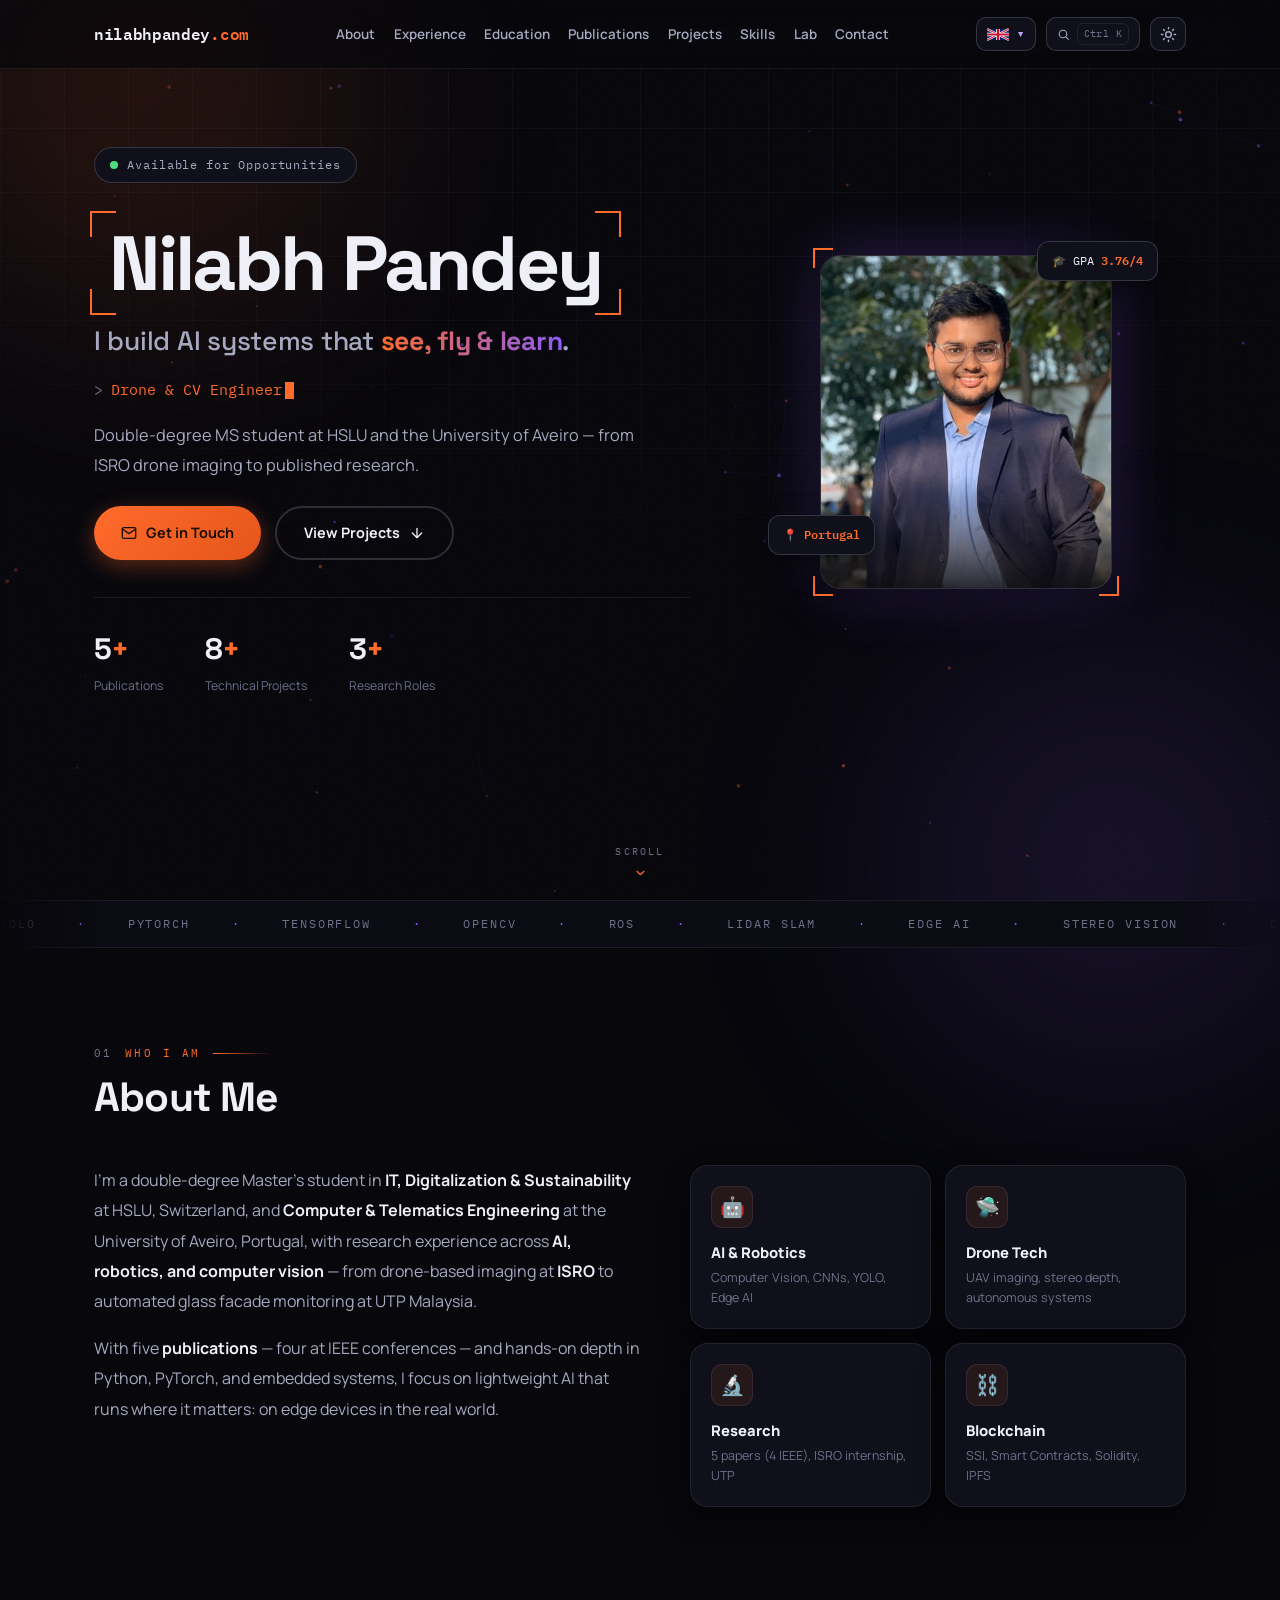
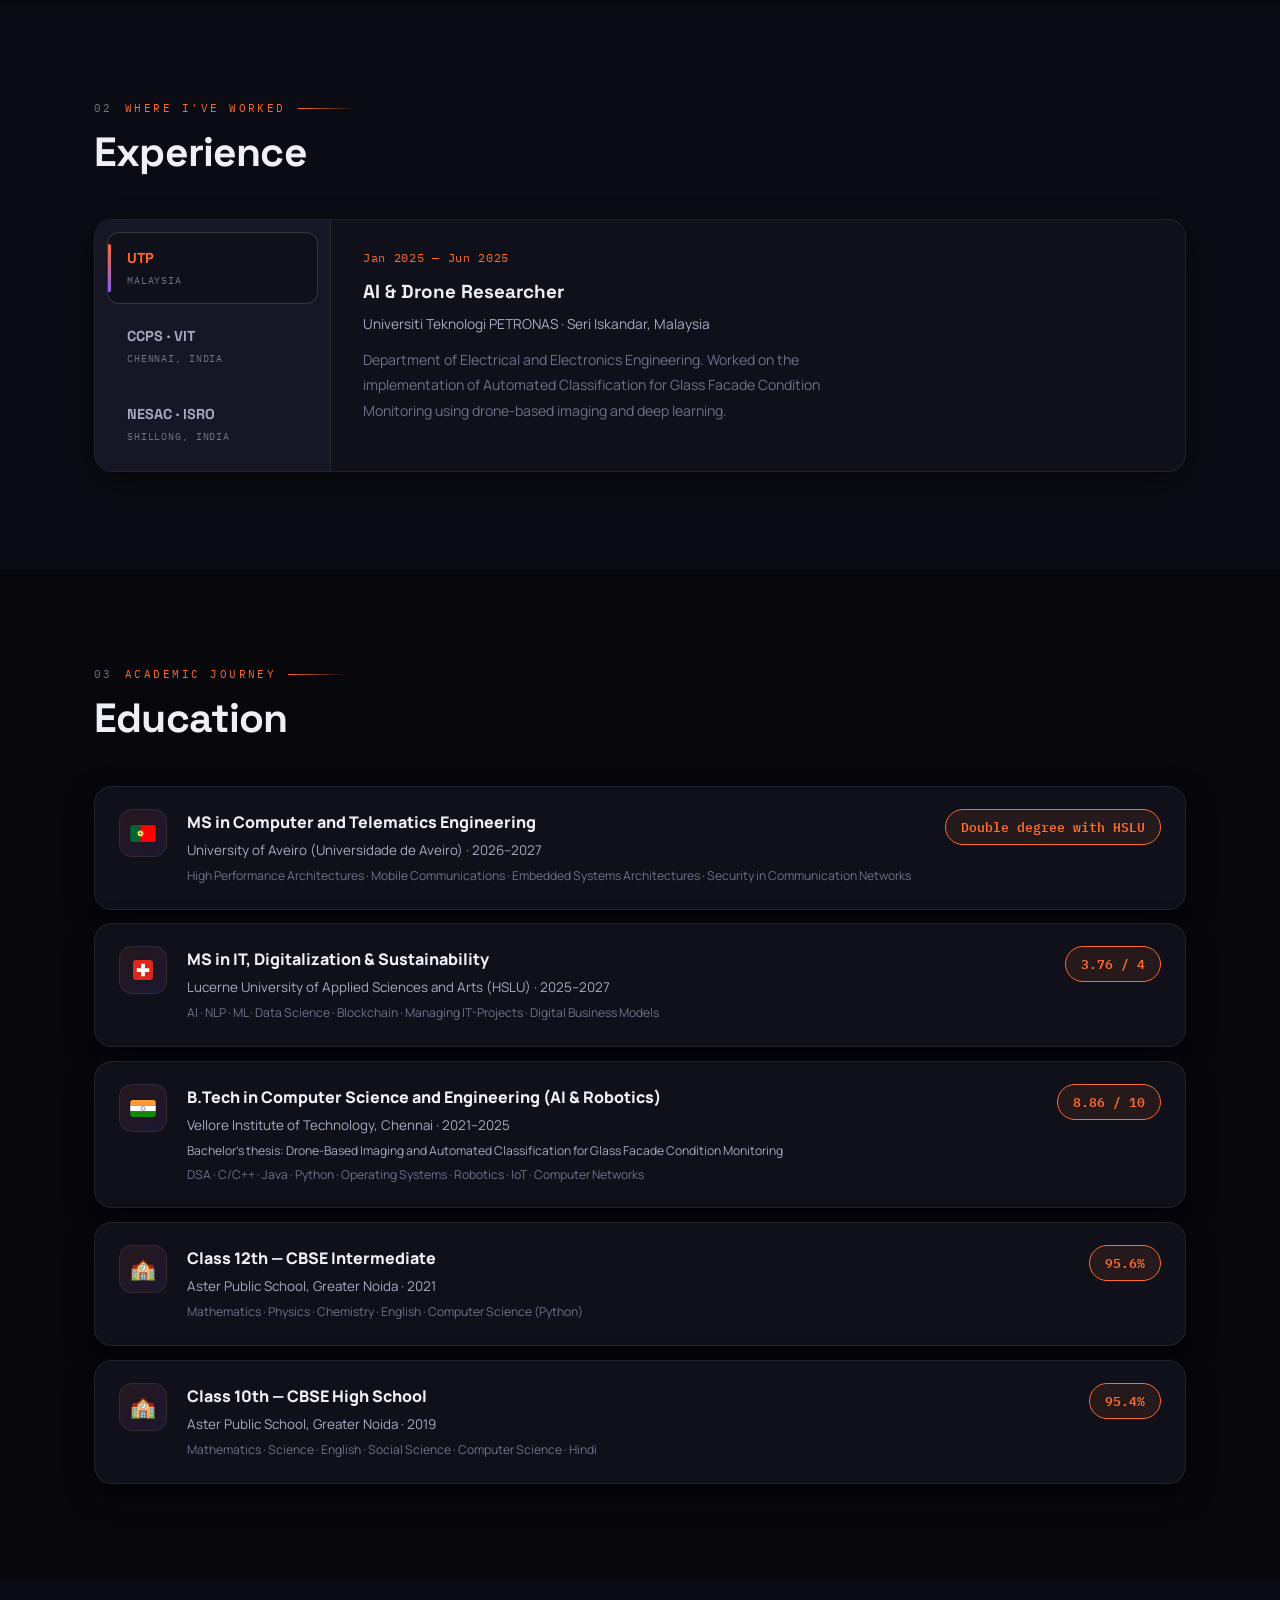
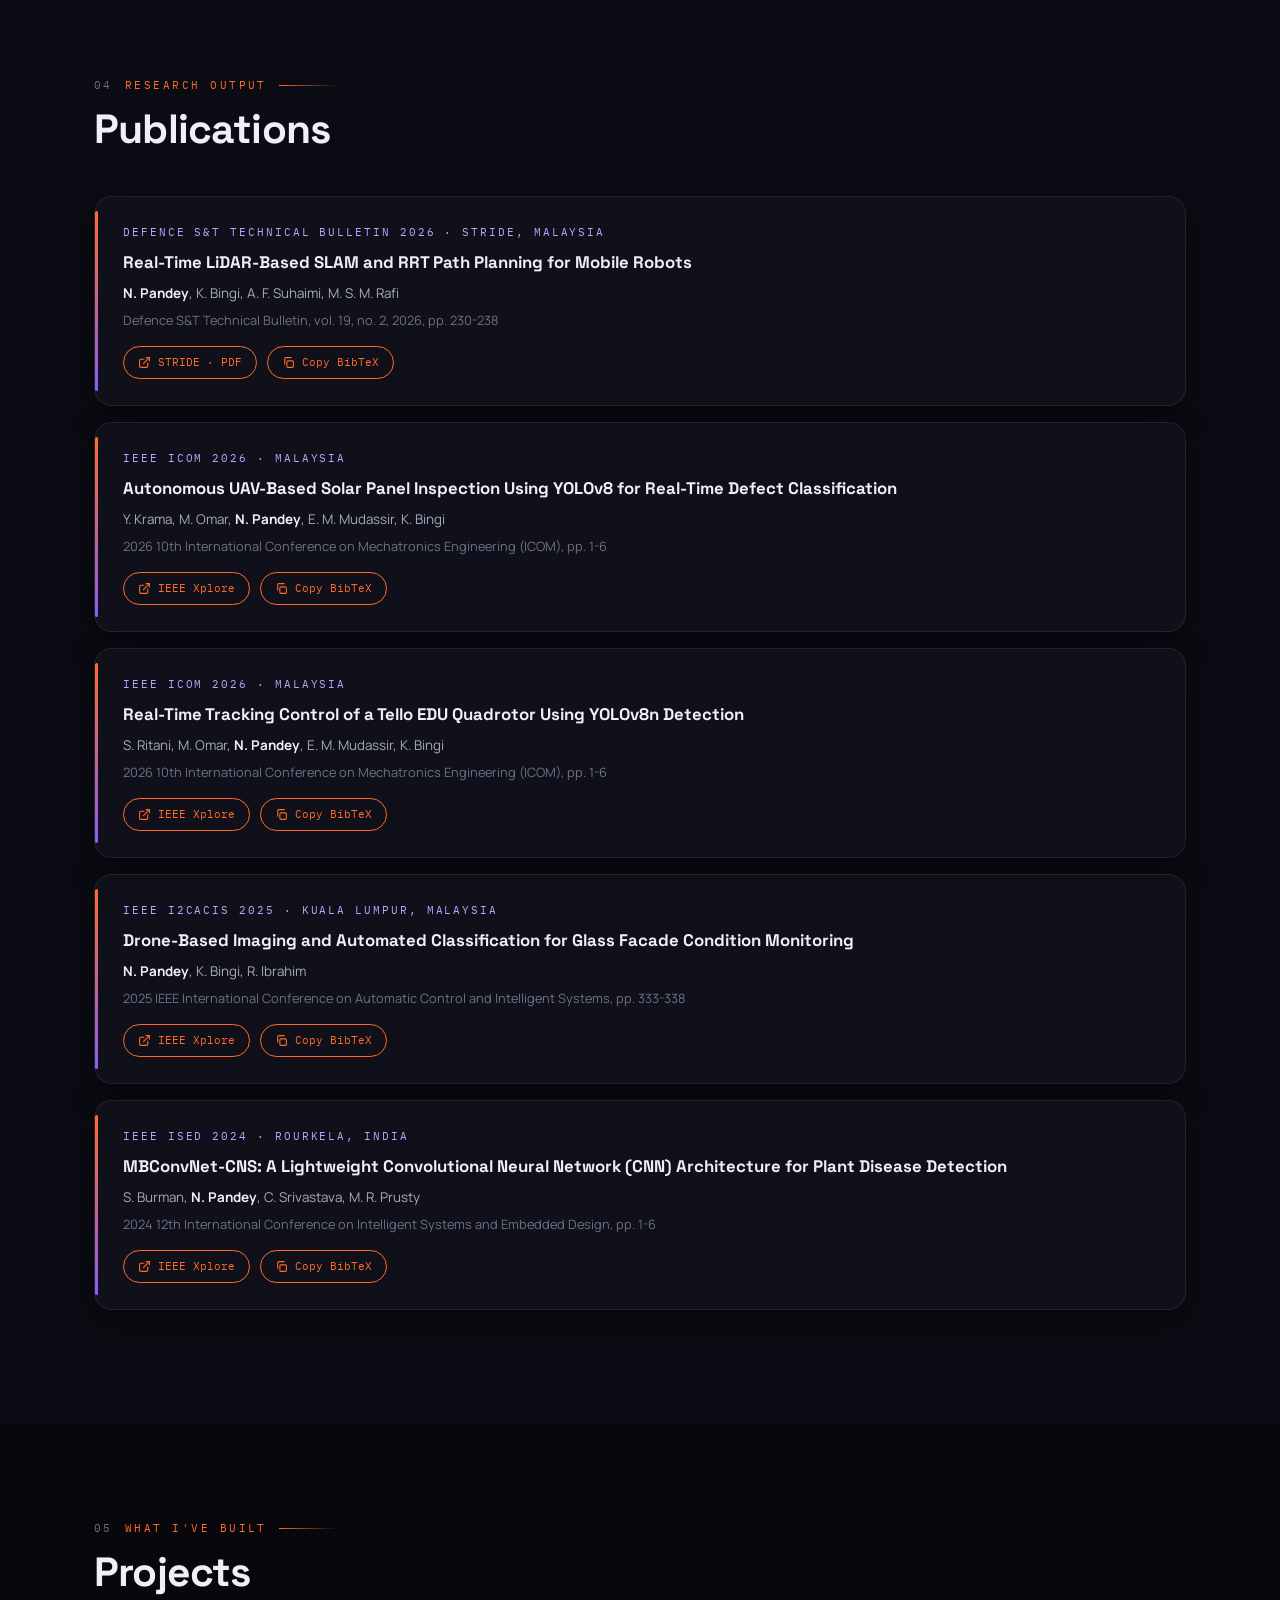
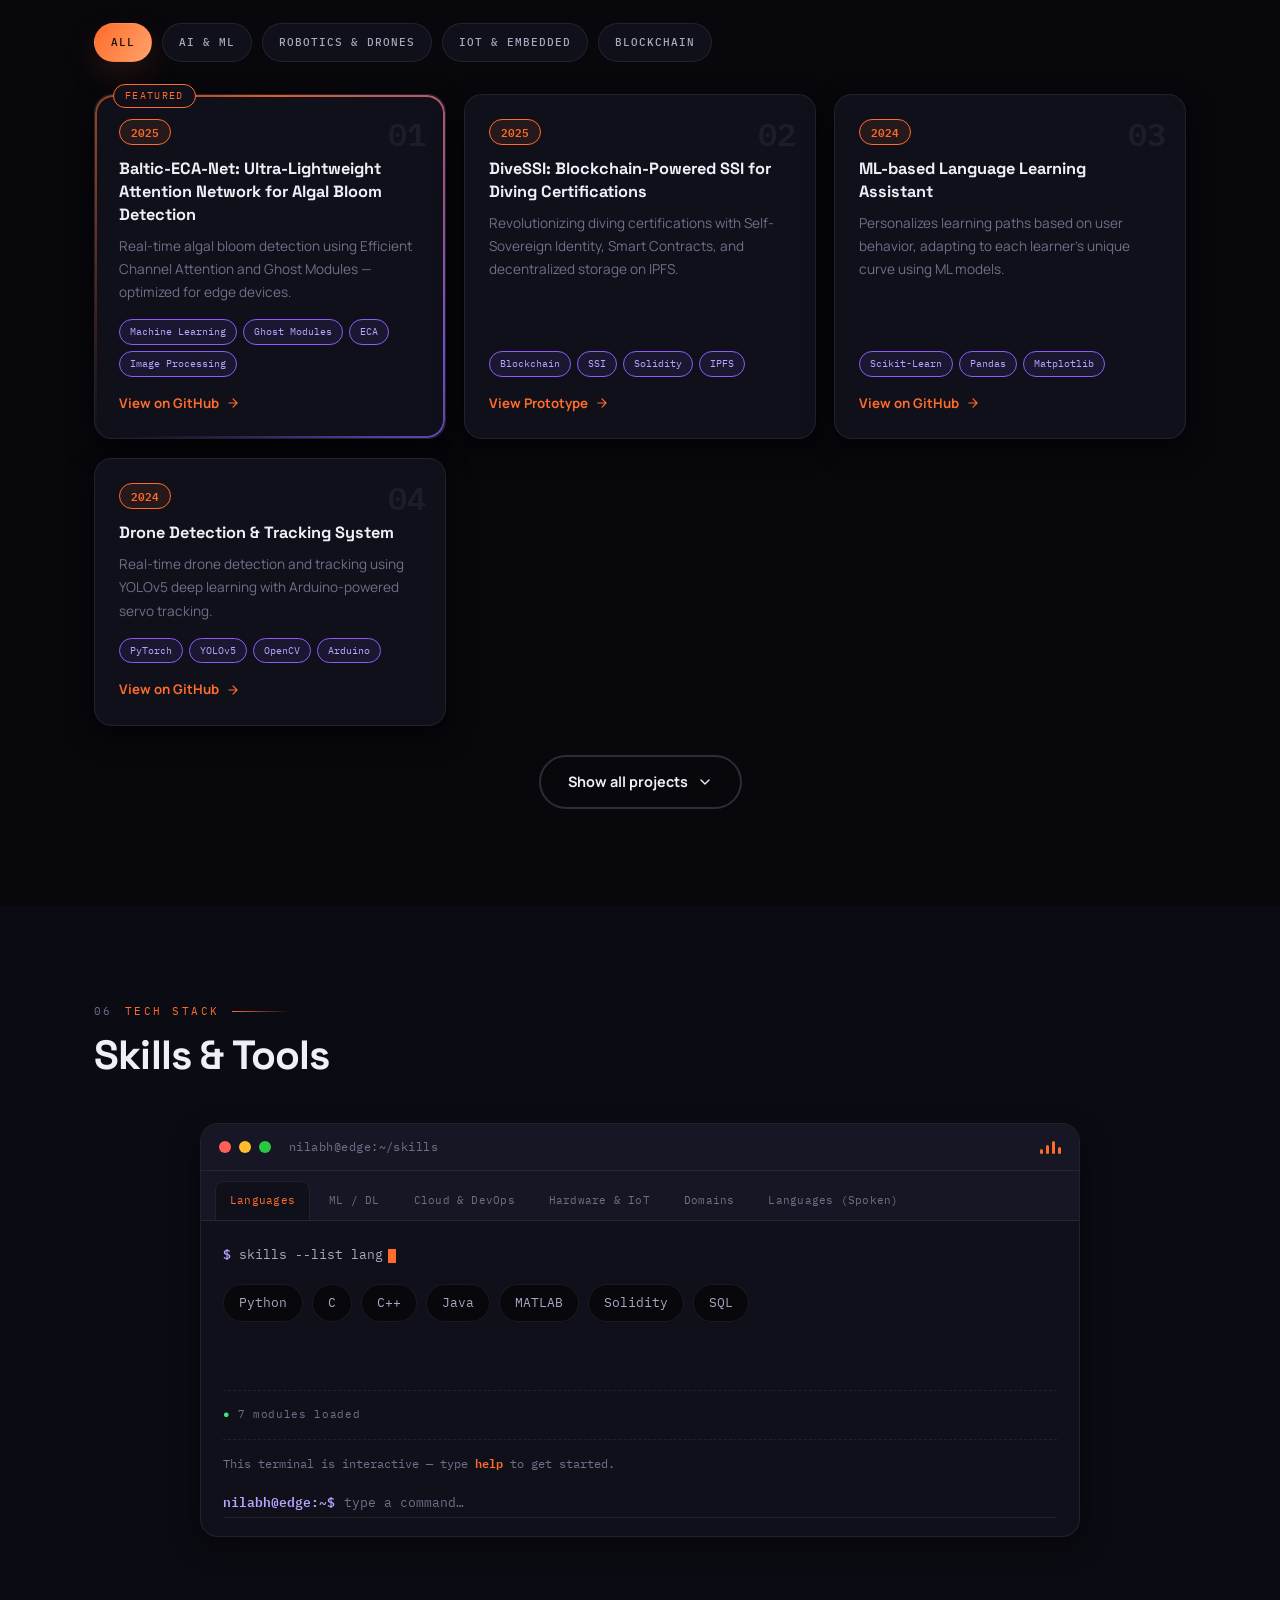
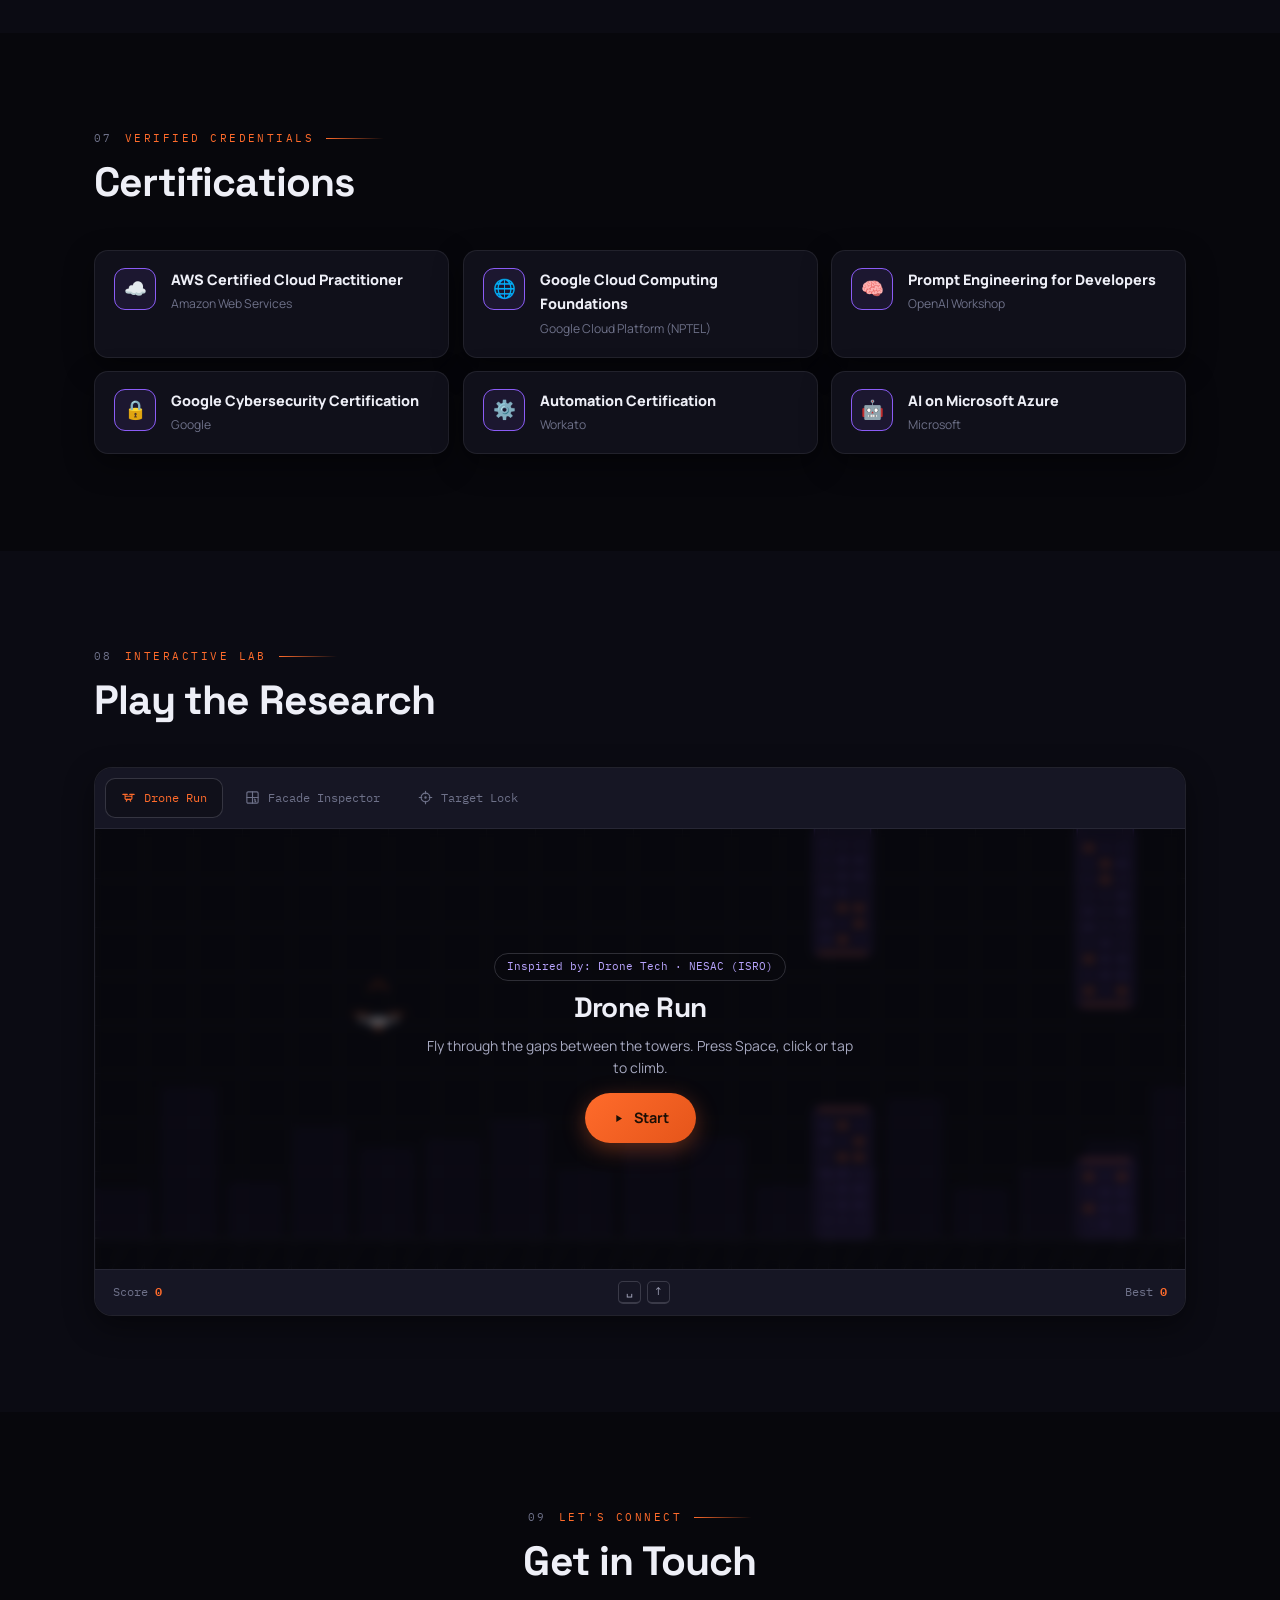
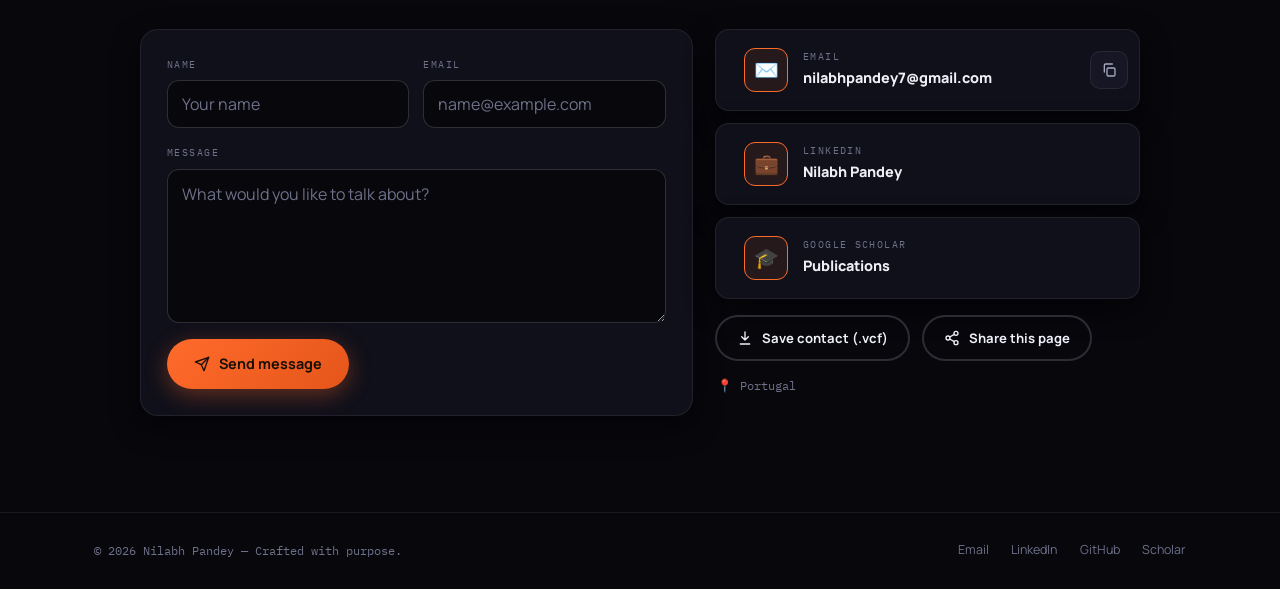
==== commit ab882814: "Rename abc.html to index.html" ====
--- a/index.html
+++ b/index.html
@@ -1,12 +1,11 @@
 <!DOCTYPE html>
-<html lang="en" data-theme="light" data-lang="en">
+<html lang="en" data-theme="dark" data-lang="en">
 <head>
     <meta charset="UTF-8">
     <meta name="viewport" content="width=device-width, initial-scale=1.0">
     <title>Nilabh Pandey — AI &amp; Robotics Engineer</title>
     <meta name="description" id="metaDesc" content="Portfolio of Nilabh Pandey — AI & robotics researcher and double-degree MS student (HSLU, Switzerland · University of Aveiro, Portugal). Computer vision, drone imaging, LiDAR SLAM, edge AI and published research.">
-    <meta name="theme-color" id="metaTheme" content="#FBFBFD">
-    <script>(function(){var t;try{t=localStorage.getItem("theme")}catch(e){}if(t!=="light"&&t!=="dark"){t=window.matchMedia&&matchMedia("(prefers-color-scheme: dark)").matches?"dark":"light"}document.documentElement.setAttribute("data-theme",t)})();</script>
+    <meta name="theme-color" id="metaTheme" content="#07070C">
     <meta name="author" content="Nilabh Pandey">
     <link rel="canonical" href="https://nilabhpandey.com/">
     <meta property="og:type" content="website">
@@ -15,327 +14,571 @@
     <meta property="og:description" content="AI & robotics researcher and double-degree MS student (HSLU · University of Aveiro). Computer vision, drones, LiDAR SLAM, edge AI, published research.">
     <meta property="og:image" content="https://nilabhpandey.com/Nilabh_Pandey_Image.jpg">
     <meta name="twitter:card" content="summary_large_image">
-    <link rel="icon" type="image/svg+xml" href="data:image/svg+xml,%3Csvg xmlns='http://www.w3.org/2000/svg' viewBox='0 0 64 64'%3E%3Crect width='64' height='64' rx='16' fill='%23FF6B2B'/%3E%3Ctext x='32' y='44' text-anchor='middle' font-family='Arial,sans-serif' font-weight='800' font-size='34' fill='%231A0F06'%3EN%3C/text%3E%3C/svg%3E">
+    <link rel="icon" type="image/svg+xml" href="data:image/svg+xml,%3Csvg xmlns='http://www.w3.org/2000/svg' viewBox='0 0 64 64'%3E%3Crect width='64' height='64' rx='14' fill='%230A0A12'/%3E%3Cpath d='M12 20v-8h8M52 44v8h-8' stroke='%23FF6B2B' stroke-width='4' fill='none' stroke-linecap='round'/%3E%3Ctext x='32' y='43' text-anchor='middle' font-family='Arial,sans-serif' font-weight='800' font-size='32' fill='%23F0F0F5'%3EN%3C/text%3E%3C/svg%3E">
     <link rel="preconnect" href="https://fonts.googleapis.com">
     <link rel="preconnect" href="https://fonts.gstatic.com" crossorigin>
-    <link href="https://fonts.googleapis.com/css2?family=Schibsted+Grotesk:wght@400..900&family=IBM+Plex+Mono:wght@400;500;600&family=Noto+Sans+Devanagari:wght@400..800&display=swap" rel="stylesheet">
+    <link href="https://fonts.googleapis.com/css2?family=IBM+Plex+Mono:wght@400;500;600&family=Manrope:wght@400;500;600;700;800&family=Space+Grotesk:wght@400;500;700&display=swap" rel="stylesheet">
     <script type="application/ld+json">
     {"@context":"https://schema.org","@type":"Person","name":"Nilabh Pandey","url":"https://nilabhpandey.com/","image":"https://nilabhpandey.com/Nilabh_Pandey_Image.jpg","jobTitle":"AI & Robotics Researcher","email":"mailto:nilabhpandey7@gmail.com","address":{"@type":"PostalAddress","addressCountry":"PT"},"affiliation":[{"@type":"CollegeOrUniversity","name":"University of Aveiro"},{"@type":"CollegeOrUniversity","name":"Lucerne University of Applied Sciences and Arts (HSLU)"}],"alumniOf":[{"@type":"CollegeOrUniversity","name":"Vellore Institute of Technology, Chennai"}],"knowsAbout":["Artificial Intelligence","Computer Vision","Object Detection","Robotics","UAV Inspection","Drone-Based Imaging","Edge AI","LiDAR SLAM","Path Planning","Machine Learning"],"knowsLanguage":["en","de","hi"],"sameAs":["https://linkedin.com/in/nilabh-pandey","https://github.com/pronilabh","https://scholar.google.com/citations?user=j2fS77QAAAAJ"]}
     </script>
     <style>
         /* ═══════════ TOKENS ═══════════ */
         :root {
-            --font-d:"Schibsted Grotesk",-apple-system,BlinkMacSystemFont,"Segoe UI",Roboto,"Noto Sans Devanagari","Helvetica Neue",Arial,sans-serif;
-            --font-b:var(--font-d);
-            --font-m:"IBM Plex Mono",ui-monospace,SFMono-Regular,Menlo,Consolas,monospace;
+            --accent:#FF6B2B; --accent-2:#FFA36B;
+            --accent-soft:rgba(255,107,43,.09); --accent-glow:rgba(255,107,43,.35);
+            --live:#4ADE80;
+            --font-d:'Space Grotesk',ui-sans-serif,sans-serif;
+            --font-b:'Manrope',ui-sans-serif,sans-serif;
+            --font-m:'IBM Plex Mono',ui-monospace,monospace;
             --ease:cubic-bezier(.22,.61,.36,1);
-            --r-xl:28px; --r-lg:20px; --r-md:14px;
-            --radius:20px; --radius-s:14px;
+            --radius:18px; --radius-s:12px;
+        }
+        [data-theme="dark"] {
+            --bg:#07070C; --bg-2:#0B0B13; --card:#10101A; --card-2:#161624;
+            --text:#EEEFF7; --text-2:#A7A9C0; --muted:#6E7189;
+            --line:rgba(235,236,255,.08); --line-2:rgba(235,236,255,.17);
+            --violet:#8B5CF6; --violet-2:#B9A5FF;
+            --violet-soft:rgba(139,92,246,.10); --violet-glow:rgba(139,92,246,.30);
+            --nav:rgba(7,7,12,.72); --ov:rgba(7,7,12,.66); --err:#FF6B6B; --ok:#4ADE80;
+            --shadow:0 10px 30px rgba(0,0,0,.45);
+            --shadow-a:0 12px 34px rgba(255,107,43,.14);
+            --shadow-v:0 12px 34px rgba(139,92,246,.14);
         }
         [data-theme="light"] {
-            color-scheme:light;
-            --bg:#FBFBFD; --bg-2:#F2F2F6; --card:#FFFFFF; --card-2:#F6F6F9;
-            --text:#1D1D1F; --text-2:#48484E; --muted:#6E6E76;
-            --line:rgba(20,20,30,.09); --line-2:rgba(20,20,30,.17);
-            --on-hue:#FFFFFF;
-            --sky:#0A7CFF;    --sky-ink:#0062CC;    --sky-soft:#E6F0FF;
-            --solar:#F5A000;  --solar-ink:#8A5300;  --solar-soft:#FFF3D6;
-            --glass:#0E9AA0;  --glass-ink:#06727A;  --glass-soft:#DFF4F3;
-            --signal:#7B5CFF; --signal-ink:#5638DB; --signal-soft:#EEE9FF;
-            --brand:#FF6B2B;  --brand-ink:#C2410C;  --brand-soft:#FFECE2;
-            --leaf:#1FA35B;   --leaf-ink:#11773F;   --leaf-soft:#E3F5EA;
-            --rose:#EC3F87;   --rose-ink:#B81E62;   --rose-soft:#FDE7F1;
-            --nav:rgba(251,251,253,.8); --ov:rgba(251,251,253,.82);
-            --shadow:0 1px 2px rgba(20,20,30,.05),0 6px 20px rgba(20,20,30,.06);
-            --shadow-lg:0 2px 6px rgba(20,20,30,.06),0 24px 50px rgba(20,20,30,.12);
-            /* names kept for the scripts and games */
-            --accent:#FF6B2B; --accent-2:#FFA36B; --accent-soft:rgba(255,107,43,.10); --accent-glow:rgba(255,107,43,.22);
-            --violet:#7B5CFF; --violet-2:#5638DB; --violet-soft:rgba(123,92,255,.10); --violet-glow:rgba(123,92,255,.2);
-            --live:#1FA35B; --err:#C62F28; --ok:#15803D;
-        }
-        [data-theme="dark"] {
-            color-scheme:dark;
-            --bg:#121214; --bg-2:#18181B; --card:#1E1E22; --card-2:#25252A;
-            --text:#F5F5F7; --text-2:#BBBBC3; --muted:#8E8E98;
-            --line:rgba(255,255,255,.09); --line-2:rgba(255,255,255,.17);
-            --on-hue:#121214;
-            --sky:#3B9BFF;    --sky-ink:#7DBBFF;    --sky-soft:rgba(59,155,255,.15);
-            --solar:#FFC23D;  --solar-ink:#FFD36E;  --solar-soft:rgba(255,194,61,.14);
-            --glass:#2CD3D3;  --glass-ink:#77E6E6;  --glass-soft:rgba(44,211,211,.14);
-            --signal:#9F86FF; --signal-ink:#C3B4FF; --signal-soft:rgba(159,134,255,.16);
-            --brand:#FF7A3D;  --brand-ink:#FFA170;  --brand-soft:rgba(255,122,61,.15);
-            --leaf:#3DD68C;   --leaf-ink:#7BE6B0;   --leaf-soft:rgba(61,214,140,.14);
-            --rose:#FF5FA2;   --rose-ink:#FF95C3;   --rose-soft:rgba(255,95,162,.15);
-            --nav:rgba(18,18,20,.74); --ov:rgba(18,18,20,.78);
-            --shadow:0 1px 2px rgba(0,0,0,.35),0 8px 24px rgba(0,0,0,.3);
-            --shadow-lg:0 2px 6px rgba(0,0,0,.4),0 24px 50px rgba(0,0,0,.45);
-            --accent:#FF7A3D; --accent-2:#FFA36B; --accent-soft:rgba(255,122,61,.15); --accent-glow:rgba(255,122,61,.3);
-            --violet:#9F86FF; --violet-2:#C3B4FF; --violet-soft:rgba(159,134,255,.15); --violet-glow:rgba(159,134,255,.25);
-            --live:#3DD68C; --err:#FF6B6B; --ok:#4ADE80;
-        }
-        [data-hue="sky"]    { --hue:var(--sky);    --hue-ink:var(--sky-ink);    --hue-soft:var(--sky-soft); }
-        [data-hue="solar"]  { --hue:var(--solar);  --hue-ink:var(--solar-ink);  --hue-soft:var(--solar-soft); }
-        [data-hue="glass"]  { --hue:var(--glass);  --hue-ink:var(--glass-ink);  --hue-soft:var(--glass-soft); }
-        [data-hue="signal"] { --hue:var(--signal); --hue-ink:var(--signal-ink); --hue-soft:var(--signal-soft); }
-        [data-hue="brand"]  { --hue:var(--brand);  --hue-ink:var(--brand-ink);  --hue-soft:var(--brand-soft); }
-        [data-hue="leaf"]   { --hue:var(--leaf);   --hue-ink:var(--leaf-ink);   --hue-soft:var(--leaf-soft); }
-        [data-hue="rose"]   { --hue:var(--rose);   --hue-ink:var(--rose-ink);   --hue-soft:var(--rose-soft); }
+            --bg:#F7F7FB; --bg-2:#EFEFF6; --card:#FFFFFF; --card-2:#FAFAFE;
+            --text:#15151E; --text-2:#4C4E63; --muted:#878AA3;
+            --line:rgba(21,21,40,.10); --line-2:rgba(21,21,40,.22);
+            --violet:#7C4DFF; --violet-2:#6236E8;
+            --violet-soft:rgba(124,77,255,.09); --violet-glow:rgba(124,77,255,.25);
+            --nav:rgba(247,247,251,.78); --ov:rgba(247,247,251,.76); --err:#C62F28; --ok:#15803D;
+            --shadow:0 10px 30px rgba(25,25,60,.08);
+            --shadow-a:0 12px 34px rgba(255,107,43,.16);
+            --shadow-v:0 12px 34px rgba(124,77,255,.14);
+        }
 
         /* ═══════════ BASE ═══════════ */
         *,*::before,*::after { margin:0; padding:0; box-sizing:border-box; }
-        html { scroll-behavior:smooth; scroll-padding-top:80px; -webkit-text-size-adjust:100%; }
-        body { font-family:var(--font-b); font-size:17px; line-height:1.6; background:var(--bg); color:var(--text);
-            overflow-x:hidden; -webkit-font-smoothing:antialiased; text-rendering:optimizeLegibility; }
-        ::selection { background:var(--sky-soft); color:var(--text); }
+        html { scroll-behavior:smooth; scroll-padding-top:88px; }
+        body {
+            font-family:var(--font-b); background:var(--bg); color:var(--text);
+            line-height:1.7; overflow-x:hidden; -webkit-font-smoothing:antialiased;
+            transition:background .4s var(--ease),color .4s var(--ease);
+        }
+        ::selection { background:var(--accent); color:#fff; }
         img { max-width:100%; display:block; }
         a { color:inherit; text-decoration:none; }
         button { font:inherit; background:none; border:none; color:inherit; cursor:pointer; }
-        h1,h2,h3 { text-wrap:balance; }
-        p { text-wrap:pretty; }
-        :focus-visible { outline:2px solid var(--sky); outline-offset:3px; border-radius:6px; }
-        .skip { position:fixed; top:-64px; left:16px; z-index:3000; background:var(--text); color:var(--bg); padding:10px 18px; border-radius:999px; font-weight:700; transition:top .2s; }
+        :focus-visible { outline:2px solid var(--accent); outline-offset:3px; border-radius:6px; }
+        .skip { position:fixed; top:-64px; left:16px; z-index:3000; background:var(--accent); color:#1A0F06; padding:10px 18px; border-radius:10px; font-weight:700; transition:top .3s; }
         .skip:focus { top:12px; }
-        .progress { position:fixed; top:0; left:0; height:3px; width:0; z-index:1600; background:var(--brand); }
-        @supports (animation-timeline: scroll()) {
-            .progress { width:100% !important; transform-origin:0 50%; animation:progressGrow linear both; animation-timeline:scroll(root block); }
-            @keyframes progressGrow { from { transform:scaleX(0); } to { transform:scaleX(1); } }
-        }
+
+        /* ═══════════ BACKGROUND LAYERS ═══════════ */
+        #stars { position:fixed; inset:0; z-index:0; pointer-events:none; }
+        .aurora { position:fixed; width:62vmax; height:62vmax; border-radius:50%; filter:blur(95px); opacity:.16; z-index:0; pointer-events:none; animation:drift 24s ease-in-out infinite alternate; }
+        .aurora.a { background:radial-gradient(circle,var(--accent) 0%,transparent 62%); top:-24vmax; left:-20vmax; }
+        .aurora.b { background:radial-gradient(circle,var(--violet) 0%,transparent 62%); bottom:-28vmax; right:-18vmax; animation-delay:-12s; }
+        [data-theme="light"] .aurora { opacity:.11; }
+        @keyframes drift { to { transform:translate(6vmax,4vmax) scale(1.08); } }
+        .grid-layer { position:fixed; inset:0; z-index:0; pointer-events:none; opacity:.5;
+            background-image:linear-gradient(var(--line) 1px,transparent 1px),linear-gradient(90deg,var(--line) 1px,transparent 1px);
+            background-size:64px 64px;
+            -webkit-mask-image:radial-gradient(ellipse 95% 75% at 50% 0%,#000 25%,transparent 100%);
+            mask-image:radial-gradient(ellipse 95% 75% at 50% 0%,#000 25%,transparent 100%);
+        }
+        .scanlines { position:fixed; inset:0; pointer-events:none; z-index:1; mix-blend-mode:overlay;
+            background:repeating-linear-gradient(0deg,transparent 0 3px,rgba(255,255,255,.014) 3px 4px); }
+        [data-theme="light"] .scanlines { display:none; }
+
+        .progress { position:fixed; top:0; left:0; height:2px; width:0; z-index:1600;
+            background:linear-gradient(90deg,var(--accent),var(--violet)); box-shadow:0 0 12px var(--accent-glow); }
 
         /* ═══════════ NAV ═══════════ */
         .nav { position:fixed; top:0; left:0; right:0; z-index:1500; background:var(--nav);
-            backdrop-filter:saturate(1.8) blur(20px); -webkit-backdrop-filter:saturate(1.8) blur(20px); border-bottom:1px solid var(--line); }
-        .nav-inner { max-width:1180px; margin:0 auto; padding:0 24px; height:62px; display:flex; align-items:center; justify-content:space-between; gap:16px; }
-        .logo { font-weight:800; font-size:1.08rem; letter-spacing:-.025em; white-space:nowrap; }
-        .logo em { font-style:normal; color:var(--brand-ink); }
-        .nav-links { display:flex; gap:1.35rem; align-items:center; }
-        .nav-links a { font-size:.92rem; font-weight:550; color:var(--text-2); padding:6px 0; position:relative; transition:color .2s; }
+            backdrop-filter:blur(18px) saturate(1.4); -webkit-backdrop-filter:blur(18px) saturate(1.4);
+            border-bottom:1px solid var(--line); transition:background .4s,border-color .4s; }
+        .nav-inner { max-width:1140px; margin:0 auto; padding:0 24px; height:68px; display:flex; align-items:center; justify-content:space-between; gap:16px; }
+        .logo { font-family:var(--font-m); font-weight:600; font-size:1rem; letter-spacing:-.02em; white-space:nowrap; }
+        .logo em { font-style:normal; color:var(--accent); }
+        .nav-links { display:flex; gap:1.15rem; align-items:center; }
+        .nav-links a { font-size:.84rem; font-weight:600; color:var(--text-2); position:relative; transition:color .3s; padding:4px 0; }
+        .nav-links a::after { content:''; position:absolute; left:0; bottom:-2px; width:0; height:2px; border-radius:2px;
+            background:linear-gradient(90deg,var(--accent),var(--violet)); transition:width .3s var(--ease); }
         .nav-links a:hover,.nav-links a.active { color:var(--text); }
-        .nav-links a.active::after { content:''; position:absolute; left:50%; bottom:-3px; width:5px; height:5px; margin-left:-2.5px; border-radius:50%; background:var(--brand); }
-        .nav-actions { display:flex; align-items:center; gap:8px; }
-        .lang-btn,.cmdk-btn,.theme-btn,.burger { height:36px; display:flex; align-items:center; justify-content:center; gap:7px;
-            background:var(--card); border:1px solid var(--line-2); border-radius:999px; color:var(--text-2); transition:border-color .2s,color .2s; }
-        .lang-btn:hover,.cmdk-btn:hover,.theme-btn:hover,.burger:hover { border-color:var(--text-2); color:var(--text); }
-        .lang-btn { padding:0 11px; }
-        .cmdk-btn { padding:0 11px 0 12px; }
-        .theme-btn,.burger { width:36px; }
+        .nav-links a:hover::after,.nav-links a.active::after { width:100%; }
+        .nav-actions { display:flex; align-items:center; gap:.6rem; }
+
         .lang-switcher { position:relative; }
-        .flag-icon { width:22px; height:15px; border-radius:3px; overflow:hidden; display:block; box-shadow:0 0 0 1px rgba(0,0,0,.12); }
-        .lang-btn .arrow { font-size:.5rem; color:var(--muted); transition:transform .2s; }
+        .lang-btn { display:flex; align-items:center; gap:7px; height:34px; padding:0 10px;
+            background:var(--card); border:1.5px solid var(--line-2); border-radius:10px; transition:border-color .3s,box-shadow .3s,transform .3s; }
+        .lang-btn:hover { border-color:var(--violet); box-shadow:0 0 14px var(--violet-glow); transform:translateY(-1px); }
+        .flag-icon { width:22px; height:15px; border-radius:2.5px; overflow:hidden; display:block; box-shadow:0 0 0 1px rgba(0,0,0,.12); }
+        .lang-btn .arrow { font-size:.55rem; color:var(--violet-2); transition:transform .3s; }
         .lang-btn.open .arrow { transform:rotate(180deg); }
-        .lang-dropdown { position:absolute; top:calc(100% + 10px); right:0; display:none; flex-direction:column; gap:2px; padding:6px;
-            background:var(--card); border:1px solid var(--line-2); border-radius:16px; z-index:1700; box-shadow:var(--shadow-lg); }
+        .lang-dropdown { position:absolute; top:calc(100% + 10px); right:0; display:none; flex-direction:column; gap:3px; padding:6px;
+            background:var(--card); border:1.5px solid var(--line-2); border-radius:12px; z-index:1700;
+            box-shadow:var(--shadow),0 0 20px var(--violet-glow); animation:ddIn .22s var(--ease); }
         .lang-dropdown.open { display:flex; }
-        .lang-option { padding:8px; border-radius:10px; display:flex; align-items:center; justify-content:center; min-width:46px; transition:background .2s; }
-        .lang-option .flag-icon { width:28px; height:19px; }
-        .lang-option:hover { background:var(--bg-2); }
-        .lang-option.active { background:var(--sky-soft); box-shadow:inset 0 0 0 1.5px var(--sky); }
-        .cmdk-btn svg { width:14px; height:14px; stroke:currentColor; fill:none; stroke-width:2; stroke-linecap:round; }
-        .cmdk-btn .kchip { font-size:.72rem; font-weight:600; color:var(--muted); }
-        .theme-btn svg { width:17px; height:17px; stroke:currentColor; fill:none; stroke-width:2; stroke-linecap:round; stroke-linejoin:round; display:none; }
+        @keyframes ddIn { from { opacity:0; transform:translateY(-8px); } to { opacity:1; transform:none; } }
+        .lang-option { padding:7px; border-radius:8px; display:flex; align-items:center; justify-content:center; min-width:44px; transition:background .25s,transform .25s,box-shadow .25s; }
+        .lang-option .flag-icon { width:28px; height:19px; border-radius:3px; }
+        .lang-option:hover { background:var(--accent-soft); transform:scale(1.06); }
+        .lang-option.active { background:var(--violet-soft); box-shadow:inset 0 0 0 1.5px var(--violet); }
+
+        .theme-btn { width:36px; height:34px; border:1.5px solid var(--line-2); border-radius:10px; background:var(--card);
+            display:flex; align-items:center; justify-content:center; transition:border-color .3s,box-shadow .3s,transform .3s; }
+        .theme-btn:hover { border-color:var(--accent); box-shadow:0 0 14px var(--accent-glow); transform:translateY(-1px); }
+        .theme-btn svg { width:17px; height:17px; stroke:var(--text-2); fill:none; stroke-width:2; stroke-linecap:round; stroke-linejoin:round; display:none; }
         [data-theme="dark"] .theme-btn .ico-sun { display:block; }
         [data-theme="light"] .theme-btn .ico-moon { display:block; }
-        .burger { display:none; flex-direction:column; gap:4px; }
-        .burger span { width:15px; height:2px; background:var(--text); border-radius:2px; transition:transform .25s,opacity .25s; }
+
+        .burger { display:none; width:36px; height:34px; border:1.5px solid var(--line-2); border-radius:10px; background:var(--card); flex-direction:column; align-items:center; justify-content:center; gap:4px; }
+        .burger span { width:16px; height:2px; background:var(--text); border-radius:2px; transition:transform .3s,opacity .3s; }
         .burger.open span:nth-child(1) { transform:translateY(6px) rotate(45deg); }
         .burger.open span:nth-child(2) { opacity:0; }
         .burger.open span:nth-child(3) { transform:translateY(-6px) rotate(-45deg); }
-        .mmenu { position:fixed; inset:0; z-index:1400; background:var(--bg); display:flex; flex-direction:column; align-items:flex-start; justify-content:center;
-            gap:.35rem; padding:0 32px; opacity:0; pointer-events:none; transition:opacity .25s; }
+
+        .mmenu { position:fixed; inset:0; z-index:1400; background:var(--bg); display:flex; flex-direction:column; align-items:center; justify-content:center; gap:1.4rem; opacity:0; pointer-events:none; transition:opacity .3s; }
         .mmenu.open { opacity:1; pointer-events:auto; }
-        .mmenu a { font-size:clamp(1.7rem,7vw,2.2rem); font-weight:800; letter-spacing:-.035em; color:var(--text); transition:color .2s; }
-        .mmenu a:hover { color:var(--brand-ink); }
-        .mclose { position:absolute; top:14px; right:20px; width:40px; height:40px; font-size:1.8rem; line-height:1; color:var(--text); }
+        .mmenu a { font-family:var(--font-d); font-size:1.45rem; font-weight:700; color:var(--text); opacity:0; transform:translateY(14px); transition:opacity .4s var(--ease),transform .4s var(--ease),color .3s; }
+        .mmenu a:hover { color:var(--accent); }
+        .mmenu.open a { opacity:1; transform:none; }
+        .mmenu.open a:nth-child(2){transition-delay:.05s}.mmenu.open a:nth-child(3){transition-delay:.1s}.mmenu.open a:nth-child(4){transition-delay:.15s}.mmenu.open a:nth-child(5){transition-delay:.2s}.mmenu.open a:nth-child(6){transition-delay:.25s}.mmenu.open a:nth-child(7){transition-delay:.3s}.mmenu.open a:nth-child(8){transition-delay:.35s}.mmenu.open a:nth-child(9){transition-delay:.4s}
+        .mclose { position:absolute; top:1.1rem; right:1.4rem; font-size:1.9rem; color:var(--text); line-height:1; }
 
         /* ═══════════ HERO ═══════════ */
-        .hero { position:relative; padding:136px 0 72px; overflow:hidden; }
-        .hero-inner { max-width:1180px; margin:0 auto; padding:0 24px; display:grid; grid-template-columns:minmax(0,1.15fr) minmax(0,.85fr); gap:72px; align-items:center; }
-        .hero-chips { display:flex; flex-wrap:wrap; gap:10px; margin-bottom:30px; }
-        .chip-live { display:inline-flex; align-items:center; gap:9px; padding:7px 14px 7px 12px; border-radius:999px;
-            background:var(--leaf-soft); color:var(--leaf-ink); font-size:.88rem; font-weight:650; }
-        .chip-live .dot { width:8px; height:8px; border-radius:50%; background:var(--leaf); box-shadow:0 0 0 4px color-mix(in srgb,var(--leaf) 22%,transparent); }
-        .news-pill { display:inline-flex; align-items:center; gap:9px; padding:5px 14px 5px 6px; border-radius:999px; background:var(--card);
-            border:1px solid var(--line-2); font-size:.88rem; font-weight:550; color:var(--text-2); transition:border-color .2s,color .2s; }
-        .news-pill b { background:var(--signal); color:var(--on-hue); font-size:.76rem; font-weight:750; padding:3px 10px; border-radius:999px; }
-        .news-pill:hover { border-color:var(--signal); color:var(--text); }
-        .hero-name { font-weight:800; font-size:clamp(3rem,7.4vw,6.1rem); line-height:.96; letter-spacing:-.05em; margin-bottom:24px; }
-        .hero-tagline { font-size:clamp(1.35rem,2.5vw,1.9rem); font-weight:600; letter-spacing:-.025em; line-height:1.25; max-width:21ch; text-wrap:balance; }
-        .grad { color:inherit; }
-        .role-line { margin:18px 0 12px; font-size:1.05rem; font-weight:650; color:var(--brand-ink); min-height:1.6em; }
-        .role-line .pr { display:none; }
-        .caret { display:inline-block; width:2px; height:1.1em; margin-left:3px; vertical-align:-.17em; background:currentColor; animation:blink 1.05s steps(1) infinite; }
+        .hero { min-height:100svh; display:flex; align-items:center; position:relative; z-index:1; padding-top:68px; }
+        .hero-inner { max-width:1140px; margin:0 auto; padding:56px 24px 84px; width:100%;
+            display:grid; grid-template-columns:1.15fr .85fr; gap:56px; align-items:center; }
+        .chip-live { display:inline-flex; align-items:center; gap:9px; padding:7px 15px;
+            background:var(--card); border:1px solid var(--line-2); border-radius:999px;
+            font-family:var(--font-m); font-size:.72rem; letter-spacing:.08em; color:var(--text-2);
+            animation:riseIn .7s var(--ease) both; }
+        .chip-live .dot { width:8px; height:8px; border-radius:50%; background:var(--live); animation:pulse 2s infinite; }
+        @keyframes pulse { 0%,100% { opacity:1; transform:scale(1); } 50% { opacity:.45; transform:scale(1.45); } }
+        @keyframes riseIn { from { opacity:0; transform:translateY(24px); } to { opacity:1; transform:none; } }
+
+        .hero-name { font-family:var(--font-d); font-weight:700; font-size:clamp(2.5rem,7vw,4.8rem);
+            line-height:1.03; letter-spacing:-.035em; margin:30px 0 10px; position:relative; display:inline-block;
+            padding:.14em .2em; animation:riseIn .7s var(--ease) .08s both; }
+        .hero-name .corner { position:absolute; width:.34em; height:.34em; border:2.5px solid var(--accent); opacity:0; animation:cornerIn .45s var(--ease) .9s forwards; }
+        .hero-name .corner:nth-child(1) { top:-2px; left:-4px; border-right:0; border-bottom:0; }
+        .hero-name .corner:nth-child(2) { top:-2px; right:-4px; border-left:0; border-bottom:0; animation-delay:1s; }
+        .hero-name .corner:nth-child(3) { bottom:-2px; left:-4px; border-right:0; border-top:0; animation-delay:1.1s; }
+        .hero-name .corner:nth-child(4) { bottom:-2px; right:-4px; border-left:0; border-top:0; animation-delay:1.2s; }
+        @keyframes cornerIn { from { opacity:0; transform:scale(.4); } to { opacity:1; transform:none; } }
+
+        .hero-tagline { font-family:var(--font-d); font-weight:500; font-size:clamp(1.22rem,2.6vw,1.66rem);
+            letter-spacing:-.01em; color:var(--text-2); line-height:1.4; animation:riseIn .7s var(--ease) .16s both; }
+        .grad { background:linear-gradient(92deg,var(--accent),var(--violet),var(--accent)); background-size:200% auto;
+            -webkit-background-clip:text; background-clip:text; color:transparent; font-weight:700; animation:gradShift 7s linear infinite; }
+        @keyframes gradShift { to { background-position:200% center; } }
+        .role-line { font-family:var(--font-m); font-size:.93rem; margin:16px 0 18px; min-height:1.6em; color:var(--accent); animation:riseIn .7s var(--ease) .24s both; }
+        .role-line .pr { color:var(--muted); margin-right:8px; }
+        .caret { display:inline-block; width:9px; height:1.15em; margin-left:3px; vertical-align:text-bottom; background:var(--accent); animation:blink 1s steps(1) infinite; }
         @keyframes blink { 50% { opacity:0; } }
-        .hero-desc { font-size:1.1rem; color:var(--text-2); max-width:46ch; margin-bottom:32px; }
-        .hero-cta { display:flex; gap:12px; flex-wrap:wrap; }
-        .btn { display:inline-flex; align-items:center; justify-content:center; gap:8px; padding:12px 22px; border-radius:999px;
-            font-weight:650; font-size:.98rem; line-height:1.2; transition:background .2s,border-color .2s,color .2s,transform .15s; }
-        .btn:active { transform:scale(.98); }
-        .btn svg { width:17px; height:17px; stroke:currentColor; fill:none; stroke-width:2; stroke-linecap:round; stroke-linejoin:round; flex:none; }
-        .btn-primary { background:var(--brand); color:#1A0F06; }
-        .btn-primary:hover { background:color-mix(in srgb,var(--brand) 86%,#000); }
-        .btn-outline { background:var(--card); color:var(--text); border:1px solid var(--line-2); }
-        .btn-outline:hover { border-color:var(--text-2); }
-        .btn-sm { padding:10px 18px; font-size:.92rem; }
-
-        .portrait { justify-self:center; position:relative; }
-        .pwrap { position:relative; width:min(330px,72vw); }
-        .panel { position:absolute; inset:0; border-radius:34px; }
-        .panel.p1 { background:var(--sky); transform:rotate(-10deg) translate(-9%,4%);
-            background-image:linear-gradient(115deg,transparent 42%,rgba(255,255,255,.35) 47%,transparent 53%); }
-        .panel.p2 { background-color:var(--solar); transform:rotate(8deg) translate(10%,3%);
-            background-image:linear-gradient(rgba(255,255,255,.28) 1.5px,transparent 1.5px),linear-gradient(90deg,rgba(255,255,255,.28) 1.5px,transparent 1.5px);
-            background-size:26px 26px; }
-        .panel.p3 { background:var(--signal); transform:rotate(-3deg) translate(2%,-5%); }
-        .pframe { position:relative; z-index:1; aspect-ratio:4/5; border-radius:30px; overflow:hidden; background:var(--card-2); box-shadow:var(--shadow-lg); }
+        .hero-desc { font-size:1.02rem; color:var(--text-2); max-width:540px; line-height:1.85; margin-bottom:26px; animation:riseIn .7s var(--ease) .32s both; }
+        .hero-cta { display:flex; gap:14px; flex-wrap:wrap; animation:riseIn .7s var(--ease) .4s both; }
+        .btn { display:inline-flex; align-items:center; gap:9px; padding:13px 27px; border-radius:999px;
+            font-weight:700; font-size:.9rem; transition:transform .3s var(--ease),box-shadow .3s,border-color .3s,color .3s; will-change:transform; }
+        .btn svg { width:16px; height:16px; stroke:currentColor; fill:none; stroke-width:2; stroke-linecap:round; stroke-linejoin:round; }
+        .btn-primary { background:linear-gradient(135deg,var(--accent),#E5551A); color:#1A0F06; box-shadow:0 6px 22px var(--accent-glow); }
+        .btn-primary:hover { transform:translateY(-2px); box-shadow:0 10px 30px var(--accent-glow); }
+        .btn-outline { border:2px solid var(--line-2); color:var(--text); }
+        .btn-outline:hover { border-color:var(--violet); color:var(--violet); transform:translateY(-2px); box-shadow:0 6px 22px var(--violet-glow); }
+
+        .stats { display:flex; gap:42px; margin-top:36px; padding-top:26px; border-top:1px solid var(--line); animation:riseIn .7s var(--ease) .48s both; }
+        .stat-n { font-family:var(--font-d); font-size:1.85rem; font-weight:700; letter-spacing:-.02em; }
+        .stat-n em { font-style:normal; color:var(--accent); }
+        .stat-l { font-size:.76rem; color:var(--muted); margin-top:2px; }
+
+        .portrait { position:relative; justify-self:center; animation:riseIn .8s var(--ease) .3s both; }
+        .pwrap { position:relative; width:fit-content; margin:0 auto; }
+        .pframe { width:min(292px,72vw); aspect-ratio:7/8; border-radius:20px; overflow:hidden; position:relative;
+            border:1px solid var(--line-2); box-shadow:var(--shadow),0 0 60px var(--violet-glow); }
         .pframe img { width:100%; height:100%; object-fit:cover; object-position:top; }
-        .fchip { position:absolute; z-index:2; display:flex; align-items:center; gap:8px; padding:9px 14px; white-space:nowrap;
-            background:var(--card); border:1px solid var(--line); border-radius:999px; font-size:.86rem; font-weight:650; box-shadow:var(--shadow); }
-        .fchip i { width:9px; height:9px; border-radius:50%; flex:none; }
-        .fchip b { font-weight:650; }
-        .fchip.gpa { top:7%; right:-14%; }
-        .fchip.gpa i { background:var(--leaf); }
-        .fchip.loc { bottom:9%; left:-14%; }
-        .fchip.loc i { background:var(--sky); }
-
-        /* ═══════════ SECTIONS ═══════════ */
+        .pframe::before { content:''; position:absolute; inset:0; z-index:1; pointer-events:none;
+            background:linear-gradient(to top,var(--bg) 0%,transparent 34%); opacity:.85; }
+        .pcorner { position:absolute; width:20px; height:20px; border:2.5px solid var(--accent); z-index:3; opacity:0; animation:cornerIn .45s var(--ease) .8s forwards; }
+        .pcorner.tl { top:-7px; left:-7px; border-right:0; border-bottom:0; }
+        .pcorner.tr { top:-7px; right:-7px; border-left:0; border-bottom:0; animation-delay:.9s; }
+        .pcorner.bl { bottom:-7px; left:-7px; border-right:0; border-top:0; animation-delay:1s; }
+        .pcorner.br { bottom:-7px; right:-7px; border-left:0; border-top:0; animation-delay:1.1s; }
+        .fchip { position:absolute; z-index:4; display:flex; align-items:center; gap:7px; padding:9px 14px;
+            background:var(--card); border:1px solid var(--line-2); border-radius:12px;
+            font-family:var(--font-m); font-size:.72rem; white-space:nowrap; box-shadow:var(--shadow);
+            backdrop-filter:blur(8px); -webkit-backdrop-filter:blur(8px); }
+        .fchip b { color:var(--accent); font-weight:600; }
+        .fchip.gpa { top:-14px; right:-46px; animation:floaty 4.5s ease-in-out infinite; }
+        .fchip.loc { bottom:34px; left:-52px; animation:floaty 4.5s ease-in-out 1.2s infinite; }
+        @keyframes floaty { 0%,100% { transform:translateY(0); } 50% { transform:translateY(-9px); } }
+
+        .scroll-hint { position:absolute; left:50%; bottom:20px; transform:translateX(-50%);
+            display:flex; flex-direction:column; align-items:center; gap:5px;
+            font-family:var(--font-m); font-size:.62rem; letter-spacing:.22em; text-transform:uppercase; color:var(--muted); }
+        .scroll-hint svg { width:14px; height:14px; stroke:var(--accent); fill:none; stroke-width:2; stroke-linecap:round; stroke-linejoin:round; animation:bob 1.8s ease-in-out infinite; }
+        @keyframes bob { 0%,100% { transform:translateY(0); opacity:1; } 50% { transform:translateY(6px); opacity:.4; } }
+
+        /* ═══════════ MARQUEE ═══════════ */
+        .marquee { position:relative; z-index:1; border-top:1px solid var(--line); border-bottom:1px solid var(--line);
+            background:var(--bg-2); overflow:hidden; padding:13px 0;
+            -webkit-mask-image:linear-gradient(90deg,transparent,#000 8%,#000 92%,transparent);
+            mask-image:linear-gradient(90deg,transparent,#000 8%,#000 92%,transparent); }
+        .mq-track { display:flex; width:max-content; animation:mq 30s linear infinite; }
+        .marquee:hover .mq-track { animation-play-state:paused; }
+        @keyframes mq { to { transform:translateX(-50%); } }
+        .mq-set { display:flex; align-items:center; gap:2.6rem; padding-right:2.6rem;
+            font-family:var(--font-m); font-size:.74rem; letter-spacing:.16em; text-transform:uppercase; color:var(--muted); white-space:nowrap; }
+        .mq-set i { font-style:normal; color:var(--violet); }
+
+        /* ═══════════ SECTION SHELL ═══════════ */
         main { display:block; }
-        section { position:relative; padding:112px 0; }
+        section { position:relative; z-index:1; padding:96px 0; }
         section.alt { background:var(--bg-2); }
-        .container { max-width:1180px; margin:0 auto; padding:0 24px; }
-        .head { margin-bottom:46px; max-width:820px; }
-        .title { font-weight:800; font-size:clamp(2.2rem,4.8vw,3.5rem); line-height:1.02; letter-spacing:-.045em; }
-        .card { background:var(--card); border:1px solid var(--line); border-radius:var(--r-lg); position:relative; }
-        a.card { transition:border-color .2s,box-shadow .2s; }
-        a.card:hover { border-color:var(--line-2); box-shadow:var(--shadow); }
+        .container { max-width:1140px; margin:0 auto; padding:0 24px; }
+        .head { margin-bottom:44px; }
+        .eyebrow { display:flex; align-items:center; gap:12px; margin-bottom:12px;
+            font-family:var(--font-m); font-size:.7rem; letter-spacing:.22em; text-transform:uppercase; color:var(--accent); }
+        .eyebrow .idx { color:var(--muted); }
+        .eyebrow::after { content:''; height:1px; width:58px; background:linear-gradient(90deg,var(--accent),transparent); }
+        .title { font-family:var(--font-d); font-weight:700; font-size:clamp(1.9rem,3.6vw,2.55rem); letter-spacing:-.02em; line-height:1.12; }
+
+        /* ═══════════ CARD BASE (spotlight + tilt) ═══════════ */
+        .card { background:var(--card); border:1px solid var(--line); border-radius:var(--radius);
+            box-shadow:var(--shadow); position:relative; will-change:transform;
+            transition:transform .35s var(--ease),border-color .35s,box-shadow .35s,background .35s; }
+        .card::before { content:''; position:absolute; inset:0; border-radius:inherit; pointer-events:none; opacity:0; transition:opacity .35s;
+            background:radial-gradient(240px circle at var(--mx,50%) var(--my,50%),var(--accent-soft),transparent 65%); }
+        .card:hover { border-color:var(--line-2); }
+        .card:hover::before { opacity:1; }
+        .card.v::before { background:radial-gradient(240px circle at var(--mx,50%) var(--my,50%),var(--violet-soft),transparent 65%); }
+        .card.hov-a:hover { border-color:var(--accent); box-shadow:var(--shadow-a); }
+        .card.hov-v:hover { border-color:var(--violet); box-shadow:var(--shadow-v); }
 
         /* ═══════════ ABOUT ═══════════ */
-        .about-grid { display:grid; grid-template-columns:minmax(0,1.1fr) minmax(0,.9fr); gap:64px; align-items:start; }
-        .about-text { font-size:1.2rem; line-height:1.65; color:var(--text-2); max-width:58ch; }
+        .about-grid { display:grid; grid-template-columns:1.05fr .95fr; gap:48px; align-items:start; }
+        .about-text { font-size:1rem; color:var(--text-2); line-height:1.9; }
         .about-text p + p { margin-top:1em; }
-        .about-text strong { color:var(--text); font-weight:650; }
+        .about-text strong { color:var(--text); font-weight:700; }
         .hl-grid { display:grid; grid-template-columns:1fr 1fr; gap:14px; }
-        .hl-card { padding:22px 22px 24px; border:0; border-radius:var(--r-xl); background:var(--hue-soft); }
-        .hl-icon { width:46px; height:46px; border-radius:15px; display:grid; place-items:center; background:var(--hue); color:var(--on-hue); margin-bottom:20px; }
-        .hl-icon svg { width:23px; height:23px; stroke:currentColor; fill:none; stroke-width:1.9; stroke-linecap:round; stroke-linejoin:round; }
-        .hl-title { font-weight:750; font-size:1.08rem; letter-spacing:-.015em; margin-bottom:4px; }
-        .hl-desc { font-size:.93rem; color:var(--text-2); line-height:1.5; }
-
-        /* ═══════════ EXPERIENCE ═══════════ */
-        .xp { display:grid; grid-template-columns:250px 1fr; padding:0; overflow:hidden; border-radius:var(--r-xl); }
-        .xp-tabs { display:flex; flex-direction:column; gap:4px; padding:12px; background:var(--card-2); border-right:1px solid var(--line); }
-        .xp-tab { text-align:left; display:flex; flex-direction:column; gap:2px; padding:12px 14px; border-radius:14px; transition:background .2s; }
-        .xp-tab .xp-co { font-weight:700; font-size:1rem; color:var(--text-2); transition:color .2s; }
-        .xp-tab .xp-loc { font-size:.84rem; color:var(--muted); }
-        .xp-tab:hover { background:var(--line); }
-        .xp-tab.act { background:var(--brand-soft); }
-        .xp-tab.act .xp-co { color:var(--brand-ink); }
-        .xp-panes { padding:32px 36px; min-height:232px; }
+        .hl-card { padding:20px; }
+        .hl-icon { width:42px; height:42px; border-radius:11px; display:grid; place-items:center; font-size:1.25rem;
+            background:var(--accent-soft); border:1px solid var(--line); margin-bottom:12px; }
+        .hl-title { font-weight:800; font-size:.92rem; margin-bottom:3px; }
+        .hl-desc { font-size:.78rem; color:var(--muted); line-height:1.6; }
+
+        /* ═══════════ EXPERIENCE TABS ═══════════ */
+        .xp { display:grid; grid-template-columns:236px 1fr; padding:0; overflow:hidden; }
+        .xp-tabs { display:flex; flex-direction:column; gap:6px; padding:12px; background:var(--card-2); border-right:1px solid var(--line); }
+        .xp-tab { position:relative; text-align:left; display:flex; flex-direction:column; gap:3px; padding:13px 15px 13px 19px;
+            border:1px solid transparent; border-radius:12px; cursor:pointer; transition:background .25s,border-color .25s; }
+        .xp-tab .xp-co { font-family:var(--font-d); font-weight:700; font-size:.9rem; color:var(--text-2); transition:color .25s; }
+        .xp-tab .xp-loc { font-family:var(--font-m); font-size:.6rem; letter-spacing:.09em; text-transform:uppercase; color:var(--muted); }
+        .xp-tab:hover .xp-co { color:var(--text); }
+        .xp-tab.act { background:var(--card); border-color:var(--line-2); }
+        .xp-tab.act::before { content:''; position:absolute; left:0; top:11px; bottom:11px; width:3px; border-radius:3px;
+            background:linear-gradient(180deg,var(--accent),var(--violet)); }
+        .xp-tab.act .xp-co { color:var(--accent); }
+        .xp-panes { padding:28px 32px; min-height:232px; }
         .xp-pane { display:none; }
-        .xp-pane.act { display:block; }
-        .xdate { font-size:.92rem; font-weight:650; color:var(--brand-ink); margin-bottom:8px; }
-        .xrole { font-weight:750; font-size:1.5rem; letter-spacing:-.025em; line-height:1.2; margin-bottom:6px; }
-        .xorg { font-size:1rem; color:var(--text-2); margin-bottom:14px; }
-        .xdesc { font-size:1rem; color:var(--text-2); max-width:62ch; }
+        .xp-pane.act { display:block; animation:paneIn .35s var(--ease); }
+        @keyframes paneIn { from { opacity:0; transform:translateY(10px); } to { opacity:1; transform:none; } }
+        .xdate { font-family:var(--font-m); font-size:.72rem; color:var(--accent); letter-spacing:.06em; margin-bottom:8px; }
+        .xrole { font-family:var(--font-d); font-weight:700; font-size:1.18rem; margin-bottom:4px; }
+        .xorg { font-size:.86rem; color:var(--text-2); margin-bottom:12px; }
+        .xdesc { font-size:.88rem; color:var(--muted); line-height:1.8; max-width:58ch; }
+
 
         /* ═══════════ EDUCATION ═══════════ */
-        .edu-grid { display:grid; gap:12px; }
-        .edu-card { display:grid; grid-template-columns:auto 1fr auto; gap:20px; align-items:start; padding:22px 24px; }
-        .edu-icon { width:48px; height:48px; border-radius:15px; display:grid; place-items:center; background:var(--bg-2); font-size:1.3rem; }
-        .edu-icon .flag-icon { width:26px; height:17px; }
-        .edu-icon .flag-sq { width:20px; height:20px; border-radius:4px; }
-        .edu-deg { font-weight:750; font-size:1.1rem; letter-spacing:-.015em; line-height:1.35; margin-bottom:3px; }
-        .edu-school { font-size:.97rem; color:var(--text-2); margin-bottom:6px; }
-        .edu-course { font-size:.9rem; color:var(--muted); line-height:1.55; }
-        .edu-thesis { color:var(--text-2); margin-bottom:4px; }
-        .edu-gpa { font-size:.88rem; font-weight:700; color:var(--leaf-ink); background:var(--leaf-soft); border-radius:999px; padding:6px 14px;
-            white-space:nowrap; font-variant-numeric:tabular-nums; }
-        .edu-gpa.dd { color:var(--signal-ink); background:var(--signal-soft); }
+        .edu-grid { display:grid; gap:14px; }
+        .edu-card { padding:22px 24px; display:grid; grid-template-columns:auto 1fr auto; gap:20px; align-items:start; }
+        .edu-icon { width:48px; height:48px; border-radius:13px; display:grid; place-items:center; font-size:1.3rem;
+            background:linear-gradient(135deg,var(--accent-soft),var(--violet-soft)); border:1px solid var(--line); }
+        .edu-deg { font-weight:800; font-size:1rem; margin-bottom:3px; }
+        .edu-school { font-size:.84rem; color:var(--text-2); margin-bottom:4px; }
+        .edu-course { font-size:.76rem; color:var(--muted); line-height:1.7; }
+        .edu-gpa { font-family:var(--font-m); font-size:.82rem; font-weight:600; color:var(--accent);
+            background:var(--accent-soft); border:1.5px solid var(--accent); border-radius:999px; padding:6px 15px; white-space:nowrap; }
 
         /* ═══════════ PUBLICATIONS ═══════════ */
-        .pub-list { display:grid; gap:14px; }
-        .pub-card { display:grid; grid-template-columns:110px minmax(0,1fr); gap:26px; padding:28px 30px; }
-        .pub-year { font-weight:800; font-size:1.9rem; letter-spacing:-.04em; line-height:1; color:var(--hue-ink); font-variant-numeric:tabular-nums; }
-        .pub-kind { display:inline-block; margin-top:10px; font-size:.78rem; font-weight:650; color:var(--hue-ink); background:var(--hue-soft); padding:3px 10px; border-radius:999px; }
-        .pub-title { font-weight:750; font-size:1.2rem; letter-spacing:-.015em; line-height:1.38; margin-bottom:8px; }
-        .pub-authors { font-size:.95rem; color:var(--text-2); margin-bottom:3px; }
-        .pub-authors b { color:var(--text); font-weight:750; }
-        .pub-det { font-size:.9rem; color:var(--muted); }
-        .pub-actions { display:flex; gap:8px; flex-wrap:wrap; margin-top:16px; }
-        .pub-doi { display:inline-flex; align-items:center; gap:7px; padding:7px 14px; border-radius:999px; font-size:.88rem; font-weight:600;
-            color:var(--text); background:var(--card-2); border:1px solid var(--line); transition:border-color .2s; }
-        .pub-doi:hover { border-color:var(--line-2); }
-        .pub-doi svg { width:14px; height:14px; stroke:currentColor; fill:none; stroke-width:2; stroke-linecap:round; stroke-linejoin:round; }
+        .pub-card { padding:26px 28px; margin-bottom:16px; }
+        .pub-card::after { content:''; position:absolute; top:14px; bottom:14px; left:0; width:3px; border-radius:3px;
+            background:linear-gradient(to bottom,var(--accent),var(--violet)); }
+        .pub-venue { font-family:var(--font-m); font-size:.67rem; color:var(--violet-2); text-transform:uppercase; letter-spacing:.18em; margin-bottom:9px; }
+        .pub-title { font-family:var(--font-d); font-weight:700; font-size:1.05rem; line-height:1.5; margin-bottom:7px; }
+        .pub-det { font-size:.8rem; color:var(--muted); }
+        .pub-authors { font-size:.84rem; color:var(--text-2); margin-bottom:5px; }
+        .pub-authors b { color:var(--text); font-weight:700; }
+        .pub-doi { display:inline-flex; align-items:center; gap:7px; margin-top:14px; padding:6px 14px;
+            font-family:var(--font-m); font-size:.7rem; color:var(--accent); border:1.5px solid var(--accent); border-radius:999px;
+            transition:background .3s,box-shadow .3s,transform .3s; }
+        .pub-doi:hover { background:var(--accent-soft); box-shadow:0 0 14px var(--accent-glow); transform:translateY(-1px); }
+        .pub-doi svg { width:13px; height:13px; stroke:currentColor; fill:none; stroke-width:2; stroke-linecap:round; stroke-linejoin:round; }
 
         /* ═══════════ PROJECTS ═══════════ */
-        .filterbar { display:flex; flex-wrap:wrap; gap:8px; margin:-18px 0 30px; }
-        .fbtn { font-size:.92rem; font-weight:600; color:var(--text-2); background:var(--card); border:1px solid var(--line-2); border-radius:999px;
-            padding:8px 16px; transition:background .2s,color .2s,border-color .2s; }
-        .fbtn:hover { color:var(--text); border-color:var(--text-2); }
-        .fbtn.active { background:var(--text); color:var(--bg); border-color:var(--text); }
-        .proj-grid { display:grid; grid-template-columns:repeat(auto-fill,minmax(min(320px,100%),1fr)); gap:16px; }
-        .proj-card { display:flex; flex-direction:column; padding:24px 24px 22px; border-radius:var(--r-xl); }
-        .proj-card[data-cat^="ai"]  { --hue:var(--glass);  --hue-ink:var(--glass-ink);  --hue-soft:var(--glass-soft); }
-        .proj-card[data-cat^="rob"] { --hue:var(--sky);    --hue-ink:var(--sky-ink);    --hue-soft:var(--sky-soft); }
-        .proj-card[data-cat^="iot"] { --hue:var(--solar);  --hue-ink:var(--solar-ink);  --hue-soft:var(--solar-soft); }
-        .proj-card[data-cat^="bc"]  { --hue:var(--rose);   --hue-ink:var(--rose-ink);   --hue-soft:var(--rose-soft); }
-        .proj-top { display:flex; align-items:center; gap:10px; margin-bottom:18px; }
-        .proj-ico { width:44px; height:44px; border-radius:14px; display:grid; place-items:center; background:var(--hue-soft); color:var(--hue-ink); flex:none; }
-        .proj-ico svg { width:22px; height:22px; stroke:currentColor; fill:none; stroke-width:1.9; stroke-linecap:round; stroke-linejoin:round; }
-        .feat-chip { font-size:.8rem; font-weight:700; color:var(--hue-ink); background:var(--card); border-radius:999px; padding:4px 11px; }
-        .proj-year { margin-left:auto; font-size:.88rem; font-weight:600; color:var(--muted); font-variant-numeric:tabular-nums; }
-        .proj-name { font-weight:750; font-size:1.16rem; letter-spacing:-.02em; line-height:1.32; margin-bottom:8px; }
-        .proj-desc { font-size:.96rem; color:var(--text-2); line-height:1.6; margin-bottom:16px; flex:1; }
-        .proj-tags { display:flex; flex-wrap:wrap; gap:6px; margin-bottom:16px; }
-        .tag { font-size:.8rem; font-weight:550; color:var(--text-2); background:var(--card-2); border:1px solid var(--line); border-radius:999px; padding:3px 10px; }
-        .proj-link { display:inline-flex; align-items:center; gap:6px; font-size:.95rem; font-weight:650; color:var(--hue-ink); width:fit-content; }
-        .proj-link:hover { text-decoration:underline; text-underline-offset:3px; }
-        .proj-link svg { display:none; }
-        .proj-card.feat { background:var(--hue-soft); border-color:transparent; }
-        .proj-card.feat .proj-ico { background:var(--hue); color:var(--on-hue); }
-        .proj-card.feat .tag { background:var(--card); border-color:transparent; }
-        @media (min-width:900px) {
-            .proj-card.feat { grid-column:span 2; }
-            .proj-card.feat .proj-name { font-size:1.6rem; letter-spacing:-.03em; max-width:30ch; }
-            .proj-card.feat .proj-desc { font-size:1.05rem; max-width:56ch; }
-        }
-        .proj-card.gone { display:none !important; }
-        @keyframes popIn { from { opacity:0; transform:translateY(8px); } to { opacity:1; transform:none; } }
-        .proj-card.pop { animation:popIn .35s var(--ease); }
-        .proj-morewrap { display:flex; justify-content:center; margin-top:30px; }
-        #projMore svg { transition:transform .25s var(--ease); }
-        #projMore.open svg { transform:rotate(180deg); }
-
-        /* ═══════════ SKILLS TERMINAL (always a dark window) ═══════════ */
-        .xterm { --text:#ECECF1; --text-2:#B8B8C2; --muted:#8B8B96; --line:rgba(255,255,255,.09); --line-2:rgba(255,255,255,.16);
-            --card:#1B1B20; --card-2:#232329; --bg:#141418; --accent:#FF8A4C; --violet-2:#BBA9FF; --err:#FF7676; --live:#45D483;
-            color-scheme:dark; max-width:920px; margin:0 auto; padding:0; overflow:hidden; font-family:var(--font-m);
-            background:var(--card); color:var(--text); border:1px solid #2B2B32; border-radius:var(--r-lg); box-shadow:var(--shadow-lg); }
+        .proj-grid { display:grid; grid-template-columns:repeat(auto-fill,minmax(min(330px,100%),1fr)); gap:18px; }
+        .proj-card { padding:24px; display:flex; flex-direction:column; }
+        .proj-top { display:flex; align-items:center; justify-content:space-between; margin-bottom:13px; }
+        .proj-year { font-family:var(--font-m); font-size:.68rem; font-weight:600; color:var(--accent);
+            background:var(--accent-soft); border:1px solid var(--accent); border-radius:999px; padding:3px 11px; }
+        .proj-name { font-family:var(--font-d); font-weight:700; font-size:1.02rem; line-height:1.4; margin-bottom:8px; }
+        .proj-desc { font-size:.85rem; color:var(--muted); line-height:1.7; margin-bottom:15px; flex:1; }
+        .proj-tags { display:flex; flex-wrap:wrap; gap:6px; margin-bottom:15px; }
+        .tag { font-family:var(--font-m); font-size:.65rem; color:var(--violet-2);
+            background:var(--violet-soft); border:1px solid var(--violet); border-radius:999px; padding:3px 10px; }
+        .proj-link { display:inline-flex; align-items:center; gap:7px; font-size:.83rem; font-weight:700; color:var(--accent); transition:gap .3s; width:fit-content; }
+        .proj-link:hover { gap:11px; }
+        .proj-link svg { width:14px; height:14px; stroke:currentColor; fill:none; stroke-width:2; stroke-linecap:round; stroke-linejoin:round; }
+
+
+        /* ═══════════ SKILLS TERMINAL ═══════════ */
+        .xterm { max-width:880px; margin:0 auto; padding:0; overflow:hidden; font-family:var(--font-m); }
         .xt-bar { display:flex; align-items:center; gap:8px; padding:13px 18px; background:var(--card-2); border-bottom:1px solid var(--line); }
         .xt-dot { width:12px; height:12px; border-radius:50%; }
         .xt-dot.r { background:#FF5F57; } .xt-dot.y { background:#FEBC2E; } .xt-dot.g { background:#28C840; }
-        .xt-title { margin-left:10px; font-size:.74rem; color:var(--muted); }
-        .xt-sig { display:none; }
+        .xt-title { margin-left:10px; font-size:.72rem; color:var(--muted); letter-spacing:.04em; }
+        .xt-sig { margin-left:auto; display:flex; gap:3px; align-items:flex-end; height:14px; }
+        .xt-sig i { width:3px; background:var(--accent); border-radius:2px; animation:sig 1.1s ease-in-out infinite; }
+        .xt-sig i:nth-child(1){height:5px} .xt-sig i:nth-child(2){height:9px;animation-delay:.15s} .xt-sig i:nth-child(3){height:13px;animation-delay:.3s} .xt-sig i:nth-child(4){height:7px;animation-delay:.45s}
+        @keyframes sig { 0%,100%{transform:scaleY(.55)} 50%{transform:scaleY(1)} }
         .xt-tabs { display:flex; gap:4px; padding:10px 14px 0; background:var(--card-2); border-bottom:1px solid var(--line); overflow-x:auto; scrollbar-width:none; }
         .xt-tabs::-webkit-scrollbar { display:none; }
-        .xt-tab { font-family:var(--font-m); font-size:.74rem; color:var(--muted); border:1px solid transparent; border-bottom:none; border-radius:9px 9px 0 0;
-            padding:9px 14px 10px; white-space:nowrap; transition:color .2s,background .2s; }
+        .xt-tab { font-family:var(--font-m); font-size:.7rem; letter-spacing:.02em; color:var(--muted); background:transparent; border:1px solid transparent; border-bottom:none; border-radius:9px 9px 0 0; padding:9px 14px 10px; cursor:pointer; white-space:nowrap; transition:color .25s,background .25s,border-color .25s; }
         .xt-tab:hover { color:var(--text-2); }
         .xt-tab.act { color:var(--accent); background:var(--card); border-color:var(--line); position:relative; }
         .xt-tab.act::after { content:''; position:absolute; left:0; right:0; bottom:-1px; height:2px; background:var(--card); }
         .xt-body { padding:22px 22px 18px; }
-        .xt-cmd { font-size:.84rem; color:var(--text-2); margin-bottom:18px; min-height:1.3em; }
+        .xt-cmd { font-size:.82rem; color:var(--text-2); margin-bottom:18px; min-height:1.3em; }
         .xt-p { color:var(--violet-2); font-weight:600; }
         .xt-caret { display:inline-block; width:8px; height:1.05em; background:var(--accent); margin-left:5px; vertical-align:text-bottom; animation:blink 1s steps(1) infinite; }
+        @keyframes blink { 50% { opacity:0; } }
         .xt-panel { display:none; flex-wrap:wrap; gap:9px; min-height:86px; align-content:flex-start; }
         .xt-panel.act { display:flex; }
-        .chip { font-size:.8rem; color:var(--text-2); background:var(--bg); border:1px solid var(--line); border-radius:999px; padding:7px 14px;
-            opacity:0; transform:translateY(6px); animation:chipIn .3s var(--ease) forwards; transition:border-color .2s,color .2s; }
-        .xt-panel .chip:nth-child(2){animation-delay:.03s}.xt-panel .chip:nth-child(3){animation-delay:.06s}.xt-panel .chip:nth-child(4){animation-delay:.09s}.xt-panel .chip:nth-child(5){animation-delay:.12s}.xt-panel .chip:nth-child(6){animation-delay:.15s}.xt-panel .chip:nth-child(7){animation-delay:.18s}.xt-panel .chip:nth-child(8){animation-delay:.21s}.xt-panel .chip:nth-child(9){animation-delay:.24s}
+        .chip { font-size:.8rem; color:var(--text-2); background:var(--bg); border:1.5px solid var(--line); border-radius:999px; padding:7px 15px; opacity:0; transform:translateY(8px) scale(.94); animation:chipIn .38s var(--ease) forwards; transition:border-color .3s,color .3s,box-shadow .3s,transform .3s; }
+        .xt-panel .chip:nth-child(1){animation-delay:.03s}.xt-panel .chip:nth-child(2){animation-delay:.07s}.xt-panel .chip:nth-child(3){animation-delay:.11s}.xt-panel .chip:nth-child(4){animation-delay:.15s}.xt-panel .chip:nth-child(5){animation-delay:.19s}.xt-panel .chip:nth-child(6){animation-delay:.23s}.xt-panel .chip:nth-child(7){animation-delay:.27s}.xt-panel .chip:nth-child(8){animation-delay:.31s}
         @keyframes chipIn { to { opacity:1; transform:none; } }
-        .chip:hover { border-color:var(--accent); color:var(--accent); }
-        .xt-status { margin-top:20px; padding-top:14px; border-top:1px dashed var(--line); font-size:.72rem; color:var(--muted); }
+        .chip:hover { border-color:var(--accent); color:var(--accent); box-shadow:0 0 14px var(--accent-glow); transform:translateY(-2px); }
+        .xt-status { margin-top:20px; padding-top:14px; border-top:1px dashed var(--line); font-size:.68rem; color:var(--muted); letter-spacing:.06em; }
         .xt-status .ok { color:var(--live); }
+
+        /* ═══════════ FEATURED PROJECT RING ═══════════ */
+        @property --fang { syntax:'<angle>'; inherits:false; initial-value:0deg; }
+        .fring { position:absolute; inset:0; border-radius:inherit; padding:1.6px; pointer-events:none;
+            background:conic-gradient(from var(--fang,0deg),var(--accent),var(--violet) 32%,transparent 62%,var(--accent));
+            -webkit-mask:linear-gradient(#000 0 0) content-box,linear-gradient(#000 0 0); -webkit-mask-composite:xor; mask-composite:exclude;
+            animation:fspin 5.5s linear infinite; opacity:.85; }
+        @keyframes fspin { to { --fang:360deg; } }
+        .feat-badge { position:absolute; top:-11px; left:18px; z-index:2; font-family:var(--font-m); font-size:.6rem; letter-spacing:.14em; color:var(--accent); background:var(--card); border:1px solid var(--accent); border-radius:999px; padding:3px 11px; }
+
+        /* ═══════════ CERTIFICATIONS ═══════════ */
+        .certs-grid { display:grid; grid-template-columns:repeat(auto-fill,minmax(min(320px,100%),1fr)); gap:14px; }
+        .cert-card { padding:17px 19px; display:flex; gap:15px; align-items:flex-start; border-radius:14px; }
+        .cert-badge { width:42px; height:42px; border-radius:11px; display:grid; place-items:center; font-size:1.15rem; flex-shrink:0;
+            background:var(--violet-soft); border:1px solid var(--violet); }
+        .cert-name { font-weight:800; font-size:.9rem; margin-bottom:2px; }
+        .cert-issuer { font-size:.76rem; color:var(--muted); }
+
+        /* ═══════════ CONTACT ═══════════ */
+        .contact { text-align:center; }
+        .contact .head { display:flex; flex-direction:column; align-items:center; }
+        .contact-cards { display:flex; justify-content:center; gap:16px; flex-wrap:wrap; margin-bottom:28px; }
+        .contact-card { padding:18px 28px; display:flex; align-items:center; gap:15px; text-align:left; border-radius:14px; }
+        .cc-icon { width:44px; height:44px; border-radius:11px; display:grid; place-items:center; font-size:1.25rem;
+            background:var(--accent-soft); border:1px solid var(--accent); }
+        .cc-label { font-family:var(--font-m); font-size:.62rem; color:var(--muted); text-transform:uppercase; letter-spacing:.14em; }
+        .cc-value { font-weight:800; font-size:.9rem; }
+        .loc-line { font-family:var(--font-m); font-size:.78rem; color:var(--muted); }
+
+        /* ═══════════ FOOTER / BACK TO TOP ═══════════ */
+        footer { position:relative; z-index:1; border-top:1px solid var(--line); padding:26px 0; }
+        .footer-inner { max-width:1140px; margin:0 auto; padding:0 24px; display:flex; justify-content:space-between; align-items:center; gap:14px; flex-wrap:wrap; }
+        .footer-copy { font-family:var(--font-m); font-size:.72rem; color:var(--muted); }
+        .footer-links { display:flex; gap:1.4rem; }
+        .footer-links a { font-size:.78rem; color:var(--muted); border-bottom:1px solid transparent; padding-bottom:2px; transition:color .3s,border-color .3s; }
+        .footer-links a:hover { color:var(--accent); border-color:var(--accent); }
+        .btt { position:fixed; right:22px; bottom:22px; z-index:1300; width:44px; height:44px; border-radius:12px;
+            background:var(--card); border:1.5px solid var(--line-2); box-shadow:var(--shadow);
+            display:grid; place-items:center; opacity:0; transform:translateY(12px); pointer-events:none;
+            transition:opacity .35s,transform .35s var(--ease),border-color .3s,box-shadow .3s; }
+        .btt.show { opacity:1; transform:none; pointer-events:auto; }
+        .btt svg { width:17px; height:17px; stroke:var(--text-2); fill:none; stroke-width:2; stroke-linecap:round; stroke-linejoin:round; transition:stroke .3s; }
+        .btt:hover { border-color:var(--accent); box-shadow:0 0 16px var(--accent-glow); }
+        .btt:hover svg { stroke:var(--accent); }
+
+        /* ═══════════ REVEAL ═══════════ */
+        .reveal { opacity:0; transform:translateY(26px); filter:blur(6px);
+            transition:opacity .7s var(--ease),transform .7s var(--ease),filter .7s var(--ease); }
+        .reveal.in { opacity:1; transform:none; filter:none; }
+        .card.reveal.in { transition:transform .35s var(--ease),border-color .35s,box-shadow .35s,background .35s; }
+
+        /* ═══════════ RESPONSIVE ═══════════ */
+        @media (max-width:980px) {
+            .hero-inner { grid-template-columns:1fr; gap:44px; padding-top:44px; }
+            .portrait { order:-1; }
+            .fchip { display:none; }
+            .about-grid { grid-template-columns:1fr; gap:36px; }
+            .stats { gap:30px; flex-wrap:wrap; }
+        }
+        @media (max-width:768px) {
+            .nav-links { display:none; }
+            .burger { display:flex; }
+            section { padding:68px 0; }
+            .edu-card { grid-template-columns:1fr; gap:12px; }
+            .edu-icon { display:none; }
+            .edu-gpa { justify-self:start; }
+            .scroll-hint { display:none; }
+        }
+        @media (max-width:480px) {
+            .hl-grid { grid-template-columns:1fr; }
+            .contact-cards { flex-direction:column; align-items:stretch; }
+            .contact-card { width:100%; }
+            .hero-cta .btn { flex:1; justify-content:center; }
+            .footer-inner { flex-direction:column; }
+        }
+
+        /* ═══════════ REDUCED MOTION ═══════════ */
+
+        /* ═══════════ POLISH: ANCHORS + SELECTION + GRAIN ═══════════ */
+        section[id] { scroll-margin-top:88px; }
+        ::selection { background:rgba(255,107,43,.35); color:var(--text); }
+        .grain { position:fixed; inset:0; z-index:1; pointer-events:none; opacity:.03; mix-blend-mode:overlay;
+            background-image:url("data:image/svg+xml,%3Csvg xmlns='http://www.w3.org/2000/svg' width='120' height='120'%3E%3Cfilter id='n'%3E%3CfeTurbulence type='fractalNoise' baseFrequency='0.9' numOctaves='2'/%3E%3C/filter%3E%3Crect width='120' height='120' filter='url(%23n)' opacity='0.55'/%3E%3C/svg%3E"); }
+        [data-theme="light"] .grain { opacity:.045; mix-blend-mode:multiply; }
+
+        /* ═══════════ BOOT SEQUENCE ═══════════ */
+        #boot { position:fixed; inset:0; z-index:400; background:var(--bg); display:grid; place-items:center;
+            transition:opacity .45s ease, visibility .45s; }
+        #boot.done { opacity:0; visibility:hidden; }
+        .boot-in { display:flex; flex-direction:column; align-items:center; gap:16px; font-family:var(--font-m); }
+        .boot-brand { font-size:.95rem; letter-spacing:.3em; color:var(--text); }
+        .boot-brand b { color:var(--accent); font-weight:600; }
+        .boot-line { width:212px; height:2px; background:var(--line); border-radius:2px; overflow:hidden; }
+        .boot-line i { display:block; height:100%; width:0; background:linear-gradient(90deg,var(--accent),var(--violet)); animation:bootFill 1.2s var(--ease) forwards; }
+        @keyframes bootFill { to { width:100%; } }
+        .boot-status { font-size:.66rem; letter-spacing:.24em; color:var(--muted); }
+
+        /* ═══════════ PROJECT FILTER ═══════════ */
+        .filterbar { display:flex; flex-wrap:wrap; gap:10px; margin:-16px 0 32px; position:relative; z-index:2; }
+        .fbtn { font-family:var(--font-m); font-size:.7rem; font-weight:500; letter-spacing:.09em; text-transform:uppercase;
+            color:var(--text-2); background:var(--card); border:1px solid var(--line); border-radius:999px; padding:9px 16px;
+            cursor:pointer; transition:color .25s, border-color .25s, background .25s, transform .25s, box-shadow .25s; }
+        .fbtn:hover { color:var(--text); border-color:var(--line-2); transform:translateY(-1px); }
+        .fbtn.active { color:#1A0F06; background:linear-gradient(120deg,var(--accent),var(--accent-2)); border-color:transparent; box-shadow:var(--shadow-a); }
+        .proj-card.gone { display:none !important; }
+        @keyframes popIn { from { opacity:0; transform:translateY(12px) scale(.97); } to { opacity:1; transform:none; } }
+        .proj-card.pop { animation:popIn .4s var(--ease); }
+
+        /* ═══════════ GHOST INDEX ON PROJECT CARDS ═══════════ */
+        .proj-grid { counter-reset:proj; }
+        .proj-card { counter-increment:proj; }
+        .proj-card::after { content:counter(proj,decimal-leading-zero); position:absolute; top:12px; right:18px;
+            font-family:var(--font-m); font-size:2rem; font-weight:600; letter-spacing:.02em;
+            color:var(--text); opacity:.06; pointer-events:none; }
+        [data-theme="light"] .proj-card::after { opacity:.08; }
+
+
+        /* ═══════════ COPY EMAIL + TOAST ═══════════ */
+        .ccwrap { position:relative; display:flex; }
+        .ccwrap .contact-card { flex:1; padding-right:60px; }
+        .copy-btn { position:absolute; top:50%; right:12px; transform:translateY(-50%); width:38px; height:38px;
+            display:grid; place-items:center; border-radius:10px; border:1px solid var(--line); background:var(--card-2);
+            color:var(--text-2); cursor:pointer; transition:color .25s, border-color .25s, transform .2s; z-index:2; }
+        .copy-btn:hover { color:var(--accent); border-color:var(--line-2); }
+        .copy-btn:active { transform:translateY(-50%) scale(.92); }
+        .copy-btn svg { width:16px; height:16px; fill:none; stroke:currentColor; stroke-width:2; stroke-linecap:round; stroke-linejoin:round; }
+        .toast { position:fixed; left:50%; bottom:30px; transform:translate(-50%,16px); background:var(--card);
+            border:1px solid var(--line-2); color:var(--text); padding:11px 22px; border-radius:12px; font-size:.9rem;
+            font-weight:600; box-shadow:var(--shadow); opacity:0; pointer-events:none; transition:opacity .3s, transform .3s; z-index:250; }
+        .toast.show { opacity:1; transform:translate(-50%,0); }
+
+        /* ═══════════ SHOW MORE PROJECTS ═══════════ */
+        .proj-morewrap { display:flex; justify-content:center; margin-top:30px; }
+        #projMore svg { transition:transform .3s var(--ease); }
+        #projMore.open svg { transform:rotate(180deg); }
+
+        /* ═══════════ COMMAND PALETTE ═══════════ */
+        .cmdk-btn { display:flex; align-items:center; gap:7px; height:34px; padding:0 10px; background:var(--card);
+            border:1.5px solid var(--line-2); border-radius:10px; color:var(--text-2); cursor:pointer;
+            transition:border-color .3s, box-shadow .3s, transform .3s, color .3s; }
+        .cmdk-btn:hover { border-color:var(--violet); color:var(--text); box-shadow:0 0 14px var(--violet-glow); transform:translateY(-1px); }
+        .cmdk-btn svg { width:13px; height:13px; stroke:currentColor; fill:none; stroke-width:2; stroke-linecap:round; }
+        .cmdk-btn .kchip { font-family:var(--font-m); font-size:.6rem; letter-spacing:.05em; color:var(--muted);
+            border:1px solid var(--line); border-radius:6px; padding:2px 6px; }
+        #cmdk { position:fixed; inset:0; z-index:2000; background:rgba(5,5,10,.55);
+            backdrop-filter:blur(7px); -webkit-backdrop-filter:blur(7px);
+            display:grid; place-items:start center; padding:15vh 16px 16px;
+            opacity:0; visibility:hidden; transition:opacity .25s, visibility .25s; }
+        [data-theme="light"] #cmdk { background:rgba(20,20,35,.35); }
+        #cmdk.open { opacity:1; visibility:visible; }
+        .cmdk-panel { width:min(560px,100%); max-height:60vh; display:flex; flex-direction:column;
+            background:var(--card); border:1px solid var(--line-2); border-radius:16px; overflow:hidden;
+            box-shadow:var(--shadow), 0 0 40px var(--violet-glow);
+            transform:translateY(-8px) scale(.98); transition:transform .25s var(--ease); }
+        #cmdk.open .cmdk-panel { transform:none; }
+        .cmdk-inrow { display:flex; align-items:center; gap:11px; padding:15px 16px; border-bottom:1px solid var(--line); }
+        .cmdk-inrow > svg { width:16px; height:16px; stroke:var(--muted); fill:none; stroke-width:2; stroke-linecap:round; flex:none; }
+        #cmdkInput { flex:1; min-width:0; background:none; border:0; outline:0; color:var(--text); font-family:var(--font-b); font-size:1rem; }
+        #cmdkInput::placeholder { color:var(--muted); }
+        .cmdk-x { font-family:var(--font-m); font-size:.6rem; letter-spacing:.06em; color:var(--muted);
+            border:1px solid var(--line); border-radius:6px; padding:3px 7px; cursor:pointer; transition:color .25s, border-color .25s; }
+        .cmdk-x:hover { color:var(--text); border-color:var(--line-2); }
+        .cmdk-list { overflow-y:auto; padding:8px; flex:1; overscroll-behavior:contain; }
+        .cmdk-g { font-family:var(--font-m); font-size:.58rem; letter-spacing:.2em; text-transform:uppercase; color:var(--muted); padding:11px 12px 5px; }
+        .cmdk-item { display:flex; align-items:center; gap:12px; padding:10px 12px; border-radius:10px; cursor:pointer;
+            color:var(--text-2); font-size:.88rem; font-weight:600; }
+        .cmdk-item svg { width:15px; height:15px; stroke:currentColor; fill:none; stroke-width:2; stroke-linecap:round; stroke-linejoin:round; flex:none; }
+        .cmdk-item .flag-icon { width:20px; height:13px; flex:none; }
+        .cmdk-item.sel { background:var(--accent-soft); color:var(--text); }
+        .cmdk-item.sel svg { stroke:var(--accent); }
+        .cmdk-empty { display:none; padding:26px; text-align:center; color:var(--muted); font-size:.88rem; }
+        .cmdk-foot { padding:10px 16px; border-top:1px solid var(--line); font-family:var(--font-m); font-size:.6rem; letter-spacing:.06em; color:var(--muted); }
+        .pub-bib { margin-left:10px; cursor:pointer; }
+        @media (max-width:480px) { .pub-bib { margin-left:0; } .pub-card .pub-doi:first-of-type { margin-right:10px; } }
+
+        /* ═══════════ INTERACTIVE LAB (MINI-GAMES) ═══════════ */
+        .arcade { padding:0; overflow:hidden; }
+        .arcade::before,.xterm::before { display:none; }
+        .ar-tabs { display:flex; gap:6px; padding:10px; background:var(--card-2); border-bottom:1px solid var(--line);
+            overflow-x:auto; scrollbar-width:none; }
+        .ar-tabs::-webkit-scrollbar { display:none; }
+        .ar-tab { display:flex; align-items:center; gap:8px; flex:0 0 auto; padding:9px 15px; border:1px solid transparent; border-radius:10px;
+            font-family:var(--font-m); font-size:.72rem; color:var(--muted); white-space:nowrap; cursor:pointer;
+            transition:color .25s,background .25s,border-color .25s; }
+        .ar-tab svg { width:15px; height:15px; stroke:currentColor; fill:none; stroke-width:1.8; stroke-linecap:round; stroke-linejoin:round; }
+        .ar-tab:hover { color:var(--text-2); }
+        .ar-tab.act { color:var(--accent); background:var(--card); border-color:var(--line-2); }
+        .ar-stage { position:relative; width:100%; aspect-ratio:16/9; max-height:440px; background:var(--bg-2); outline:none;
+            touch-action:manipulation; -webkit-user-select:none; user-select:none; -webkit-tap-highlight-color:transparent; }
+        .ar-stage.playing { touch-action:none; }
+        .ar-stage[data-g="facade"].playing { cursor:pointer; }
+        .ar-stage[data-g="track"].playing { cursor:crosshair; }
+        .ar-stage:focus-visible { box-shadow:inset 0 0 0 2px var(--accent); }
+        .ar-stage canvas { position:absolute; inset:0; width:100%; height:100%; display:block; }
+        .ar-ov { position:absolute; inset:0; z-index:2; display:grid; place-items:center; padding:20px; text-align:center;
+            background:var(--ov); -webkit-backdrop-filter:blur(5px); backdrop-filter:blur(5px);
+            transition:opacity .3s var(--ease),visibility .3s; }
+        .ar-ov.hide { opacity:0; visibility:hidden; }
+        .ar-box { max-width:440px; display:flex; flex-direction:column; align-items:center; gap:10px; }
+        .ar-box [hidden] { display:none !important; }
+        .ar-tag { font-family:var(--font-m); font-size:.66rem; color:var(--violet-2); border:1px solid var(--line-2); border-radius:999px; padding:4px 12px; }
+        .ar-title { font-family:var(--font-d); font-weight:700; font-size:clamp(1.25rem,3vw,1.75rem); letter-spacing:-.02em; line-height:1.2; }
+        .ar-desc { font-size:.87rem; color:var(--text-2); line-height:1.6; }
+        .ar-big { font-family:var(--font-d); font-weight:700; font-size:clamp(2.3rem,6vw,3.1rem); line-height:1; color:var(--accent); letter-spacing:-.02em; font-variant-numeric:tabular-nums; }
+        .ar-stats { display:flex; flex-wrap:wrap; justify-content:center; gap:6px 16px; font-family:var(--font-m); font-size:.72rem; color:var(--muted); }
+        .ar-stats b { color:var(--text); font-weight:600; margin-left:6px; }
+        .ar-new { font-family:var(--font-m); font-size:.72rem; color:var(--live); }
+        .ar-bestline { font-family:var(--font-m); font-size:.68rem; color:var(--muted); }
+        .ar-box .btn { margin-top:4px; }
+        #arBtn svg { fill:currentColor; stroke:none; width:13px; height:13px; }
+        .ar-hud { display:flex; align-items:center; justify-content:space-between; gap:14px; padding:11px 18px;
+            background:var(--card-2); border-top:1px solid var(--line); font-family:var(--font-m); font-size:.72rem; color:var(--muted); }
+        .ar-hud b { color:var(--accent); font-weight:600; margin-left:7px; font-variant-numeric:tabular-nums; }
+        .ar-keys { display:flex; gap:6px; align-items:center; }
+        .ar-keys kbd { font-family:var(--font-m); font-size:.66rem; color:var(--text-2); border:1px solid var(--line-2); border-bottom-width:2px; border-radius:5px; padding:1px 7px; }
+
+        /* ═══════════ INTERACTIVE SHELL ═══════════ */
         .xt-shell { margin-top:16px; padding-top:14px; border-top:1px dashed var(--line); }
-        .xt-log { max-height:220px; overflow-y:auto; display:flex; flex-direction:column; gap:3px; font-size:.8rem; color:var(--text-2); overscroll-behavior:contain; scrollbar-width:thin; }
+        .xt-log { max-height:220px; overflow-y:auto; display:flex; flex-direction:column; gap:3px; font-size:.78rem; color:var(--text-2);
+            overscroll-behavior:contain; scrollbar-width:thin; }
         .xt-log:empty { display:none; }
         .xt-line { white-space:pre-wrap; word-break:break-word; line-height:1.55; }
         .xt-line b { color:var(--accent); font-weight:600; }
@@ -346,239 +589,173 @@
         .xt-err { color:var(--err); }
         .xt-kv { display:grid; grid-template-columns:19ch minmax(0,1fr); gap:14px; }
         .xt-kv > span:first-child { color:var(--violet-2); }
-        .xt-in { display:flex; align-items:center; gap:9px; margin-top:10px; padding:8px 0 4px; border-bottom:1px solid var(--line); cursor:text; transition:border-color .2s; }
+        .xt-in { display:flex; align-items:center; gap:9px; margin-top:10px; padding:8px 0 4px; border-bottom:1px solid var(--line); cursor:text; transition:border-color .25s; }
         .xt-in:focus-within { border-color:var(--accent); }
-        .xt-in .xt-p { white-space:nowrap; font-size:.82rem; }
-        .xt-in input { flex:1; min-width:0; background:none; border:0; outline:0; color:var(--text); font-family:var(--font-m); font-size:.84rem; caret-color:var(--accent); }
+        .xt-in .xt-p { white-space:nowrap; font-size:.8rem; }
+        .xt-in input { flex:1; min-width:0; background:none; border:0; outline:0; color:var(--text); font-family:var(--font-m); font-size:.82rem; caret-color:var(--accent); }
         .xt-in input::placeholder { color:var(--muted); }
 
-        /* ═══════════ CERTIFICATIONS ═══════════ */
-        .certs-grid { display:grid; grid-template-columns:repeat(auto-fill,minmax(min(320px,100%),1fr)); gap:12px; }
-        .cert-card { display:flex; gap:14px; align-items:center; padding:16px 18px; border-radius:var(--r-md); }
-        .cert-badge { width:46px; height:46px; flex:none; border-radius:13px; display:grid; place-items:center;
-            font-weight:800; font-size:.84rem; letter-spacing:-.02em; color:var(--cbt,#FFFFFF); background:var(--cb,var(--sky)); }
-        .cert-name { font-weight:700; font-size:1rem; line-height:1.35; }
-        .cert-issuer { font-size:.88rem; color:var(--muted); }
-
-        /* ═══════════ INTERACTIVE LAB ═══════════ */
-        .arcade { padding:0; overflow:hidden; border-radius:var(--r-xl); }
-        .ar-tabs { display:flex; gap:6px; padding:10px; background:var(--card-2); border-bottom:1px solid var(--line); overflow-x:auto; scrollbar-width:none; }
-        .ar-tabs::-webkit-scrollbar { display:none; }
-        .ar-tab { display:flex; align-items:center; gap:8px; flex:0 0 auto; padding:9px 15px; border:1px solid transparent; border-radius:999px;
-            font-size:.92rem; font-weight:600; color:var(--text-2); white-space:nowrap; transition:color .2s,background .2s,border-color .2s; }
-        .ar-tab svg { width:16px; height:16px; stroke:currentColor; fill:none; stroke-width:1.8; stroke-linecap:round; stroke-linejoin:round; }
-        .ar-tab:hover { color:var(--text); }
-        .ar-tab.act { color:var(--text); background:var(--card); border-color:var(--line-2); }
-        .ar-stage { position:relative; width:100%; aspect-ratio:16/9; max-height:440px; background:var(--bg-2); outline:none;
-            touch-action:manipulation; -webkit-user-select:none; user-select:none; -webkit-tap-highlight-color:transparent; }
-        .ar-stage.playing { touch-action:none; }
-        .ar-stage[data-g="facade"].playing { cursor:pointer; }
-        .ar-stage[data-g="track"].playing { cursor:crosshair; }
-        .ar-stage:focus-visible { box-shadow:inset 0 0 0 2px var(--sky); }
-        .ar-stage canvas { position:absolute; inset:0; width:100%; height:100%; display:block; }
-        .ar-ov { position:absolute; inset:0; z-index:2; display:grid; place-items:center; padding:20px; text-align:center;
-            background:var(--ov); -webkit-backdrop-filter:blur(6px); backdrop-filter:blur(6px); transition:opacity .3s var(--ease),visibility .3s; }
-        .ar-ov.hide { opacity:0; visibility:hidden; }
-        .ar-box { max-width:450px; display:flex; flex-direction:column; align-items:center; gap:10px; }
-        .ar-box [hidden] { display:none !important; }
-        .ar-tag { font-size:.82rem; font-weight:650; color:var(--signal-ink); background:var(--signal-soft); border-radius:999px; padding:4px 12px; }
-        .ar-title { font-weight:800; font-size:clamp(1.45rem,3vw,2rem); letter-spacing:-.035em; line-height:1.15; }
-        .ar-desc { font-size:.98rem; color:var(--text-2); line-height:1.55; }
-        .ar-big { font-weight:800; font-size:clamp(2.4rem,6vw,3.3rem); line-height:1; color:var(--brand-ink); letter-spacing:-.04em; font-variant-numeric:tabular-nums; }
-        .ar-stats { display:flex; flex-wrap:wrap; justify-content:center; gap:6px 16px; font-size:.92rem; color:var(--muted); }
-        .ar-stats b { color:var(--text); font-weight:700; margin-left:6px; }
-        .ar-new { font-size:.92rem; font-weight:700; color:var(--leaf-ink); }
-        .ar-bestline { font-size:.88rem; color:var(--muted); }
-        .ar-box .btn { margin-top:4px; }
-        #arBtn svg { fill:currentColor; stroke:none; width:13px; height:13px; }
-        .ar-hud { display:flex; align-items:center; justify-content:space-between; gap:14px; padding:12px 18px; background:var(--card-2);
-            border-top:1px solid var(--line); font-family:var(--font-m); font-size:.78rem; color:var(--muted); }
-        .ar-hud b { color:var(--brand-ink); font-weight:600; margin-left:7px; font-variant-numeric:tabular-nums; }
-        .ar-keys { display:flex; gap:6px; align-items:center; }
-        .ar-keys kbd { font-family:var(--font-m); font-size:.7rem; color:var(--text-2); border:1px solid var(--line-2); border-bottom-width:2px; border-radius:6px; padding:1px 7px; }
-
-        /* ═══════════ CONTACT ═══════════ */
-        .contact-grid { display:grid; grid-template-columns:minmax(0,1.3fr) minmax(0,1fr); gap:22px; align-items:start; }
-        .cform { padding:28px; display:flex; flex-direction:column; gap:16px; border-radius:var(--r-xl); }
+        /* ═══════════ CONTACT ACTIONS ═══════════ */
+        .contact-actions { display:flex; justify-content:center; flex-wrap:wrap; gap:12px; margin:-6px 0 26px; }
+        .btn-sm { padding:10px 20px; font-size:.82rem; }
+
+        /* ═══════════ CONTACT FORM + LAYOUT ═══════════ */
+        .contact-grid { display:grid; grid-template-columns:minmax(0,1.3fr) minmax(0,1fr); gap:22px; align-items:start;
+            max-width:1000px; margin:0 auto; text-align:left; }
+        .cform { padding:26px; display:flex; flex-direction:column; gap:16px; }
+        .cform::before { display:none; }
         .cf-row { display:grid; grid-template-columns:1fr 1fr; gap:14px; }
         .cf-field { display:flex; flex-direction:column; gap:7px; }
-        .cf-label { font-size:.9rem; font-weight:650; color:var(--text-2); }
-        .cf-field input,.cf-field textarea { width:100%; font-family:var(--font-b); font-size:1rem; color:var(--text); background:var(--bg);
-            border:1px solid var(--line-2); border-radius:14px; padding:12px 14px; transition:border-color .2s,box-shadow .2s; }
-        .cf-field textarea { resize:vertical; min-height:140px; line-height:1.55; }
+        .cf-label { font-family:var(--font-m); font-size:.64rem; letter-spacing:.14em; text-transform:uppercase; color:var(--muted); }
+        .cf-field input,.cf-field textarea { width:100%; font-family:var(--font-b); font-size:1rem; color:var(--text);
+            background:var(--bg); border:1.5px solid var(--line-2); border-radius:12px; padding:12px 14px;
+            transition:border-color .25s,box-shadow .25s; }
+        .cf-field textarea { resize:vertical; min-height:136px; line-height:1.6; }
         .cf-field input::placeholder,.cf-field textarea::placeholder { color:var(--muted); }
-        .cf-field input:focus,.cf-field textarea:focus { outline:none; border-color:var(--sky); box-shadow:0 0 0 3px var(--sky-soft); }
+        .cf-field input:focus,.cf-field textarea:focus { outline:none; border-color:var(--accent); box-shadow:0 0 0 3px var(--accent-soft); }
         .cf-field input:user-invalid,.cf-field textarea:user-invalid { border-color:var(--err); }
         .cf-hp { display:none !important; }
         .cf-foot { display:flex; align-items:center; gap:14px; flex-wrap:wrap; }
         #cfBtn[disabled] { opacity:.65; cursor:progress; transform:none; }
-        .cf-status { flex:1 1 220px; font-size:.92rem; line-height:1.5; color:var(--text-2); }
+        .cf-status { flex:1 1 220px; font-size:.86rem; line-height:1.5; color:var(--text-2); }
         .cf-status:empty { display:none; }
         .cf-status.ok { color:var(--ok); }
         .cf-status.err { color:var(--err); }
-        .cf-status a { color:var(--sky-ink); text-decoration:underline; text-underline-offset:2px; word-break:break-all; }
+        .cf-status a { color:var(--accent); text-decoration:underline; text-underline-offset:2px; word-break:break-all; }
         .contact-side { display:flex; flex-direction:column; gap:14px; }
-        .contact-cards { display:flex; flex-direction:column; gap:12px; }
-        .contact-card { padding:16px 18px; display:flex; align-items:center; gap:14px; text-align:left; border-radius:var(--r-lg); width:100%; }
-        .cc-icon { width:44px; height:44px; flex:none; border-radius:14px; display:grid; place-items:center; background:var(--hue); color:var(--on-hue); }
-        .cc-icon svg { width:21px; height:21px; stroke:currentColor; fill:none; stroke-width:1.9; stroke-linecap:round; stroke-linejoin:round; }
-        .cc-label { font-size:.86rem; color:var(--muted); }
-        .cc-value { font-weight:700; font-size:1rem; }
-        .ccwrap { position:relative; display:flex; }
-        .ccwrap .contact-card { flex:1; padding-right:62px; }
-        .copy-btn { position:absolute; top:50%; right:12px; transform:translateY(-50%); width:38px; height:38px; display:grid; place-items:center;
-            border-radius:12px; border:1px solid var(--line); background:var(--card-2); color:var(--text-2); z-index:2; transition:color .2s,border-color .2s; }
-        .copy-btn:hover { color:var(--text); border-color:var(--line-2); }
-        .copy-btn svg { width:16px; height:16px; fill:none; stroke:currentColor; stroke-width:2; stroke-linecap:round; stroke-linejoin:round; }
-        .contact-actions { display:flex; flex-wrap:wrap; gap:10px; margin-top:2px; }
-        .loc-line { font-size:.95rem; color:var(--text-2); display:flex; align-items:center; gap:8px; }
-        .loc-line i { width:9px; height:9px; border-radius:50%; background:var(--sky); }
-
-        /* ═══════════ FOOTER / BACK TO TOP / TOAST ═══════════ */
-        footer { border-top:1px solid var(--line); padding:30px 0; }
-        .footer-inner { max-width:1180px; margin:0 auto; padding:0 24px; display:flex; justify-content:space-between; align-items:center; gap:14px; flex-wrap:wrap; }
-        .footer-copy { font-size:.92rem; color:var(--muted); }
-        .footer-links { display:flex; gap:1.3rem; flex-wrap:wrap; }
-        .footer-links a { font-size:.92rem; color:var(--text-2); transition:color .2s; }
-        .footer-links a:hover { color:var(--text); }
-        .btt { position:fixed; right:22px; bottom:22px; z-index:1300; width:44px; height:44px; border-radius:999px; display:grid; place-items:center;
-            background:var(--card); border:1px solid var(--line-2); box-shadow:var(--shadow); opacity:0; transform:translateY(10px); pointer-events:none;
-            transition:opacity .3s,transform .3s var(--ease); }
-        .btt.show { opacity:1; transform:none; pointer-events:auto; }
-        .btt svg { width:17px; height:17px; stroke:var(--text-2); fill:none; stroke-width:2; stroke-linecap:round; stroke-linejoin:round; }
-        .toast { position:fixed; left:50%; bottom:30px; transform:translate(-50%,14px); background:var(--text); color:var(--bg); padding:11px 20px;
-            border-radius:999px; font-size:.95rem; font-weight:600; box-shadow:var(--shadow-lg); opacity:0; pointer-events:none;
-            transition:opacity .25s,transform .25s; z-index:2500; }
-        .toast.show { opacity:1; transform:translate(-50%,0); }
-
-        /* ═══════════ COMMAND PALETTE ═══════════ */
-        #cmdk { position:fixed; inset:0; z-index:2000; background:rgba(10,10,14,.42); backdrop-filter:blur(6px); -webkit-backdrop-filter:blur(6px);
-            display:grid; place-items:start center; padding:15vh 16px 16px; opacity:0; visibility:hidden; transition:opacity .2s,visibility .2s; }
-        #cmdk.open { opacity:1; visibility:visible; }
-        .cmdk-panel { width:min(580px,100%); max-height:60vh; display:flex; flex-direction:column; background:var(--card); border:1px solid var(--line-2);
-            border-radius:20px; overflow:hidden; box-shadow:var(--shadow-lg); transform:translateY(-6px) scale(.98); transition:transform .2s var(--ease); }
-        #cmdk.open .cmdk-panel { transform:none; }
-        .cmdk-inrow { display:flex; align-items:center; gap:11px; padding:16px 18px; border-bottom:1px solid var(--line); }
-        .cmdk-inrow > svg { width:17px; height:17px; stroke:var(--muted); fill:none; stroke-width:2; stroke-linecap:round; flex:none; }
-        #cmdkInput { flex:1; min-width:0; background:none; border:0; outline:0; color:var(--text); font-family:var(--font-b); font-size:1.05rem; }
-        #cmdkInput::placeholder { color:var(--muted); }
-        .cmdk-x { font-size:.76rem; font-weight:600; color:var(--muted); border:1px solid var(--line); border-radius:8px; padding:3px 8px; transition:color .2s,border-color .2s; }
-        .cmdk-x:hover { color:var(--text); border-color:var(--line-2); }
-        .cmdk-list { overflow-y:auto; padding:8px; flex:1; overscroll-behavior:contain; }
-        .cmdk-g { font-size:.78rem; font-weight:650; color:var(--muted); padding:12px 12px 6px; }
-        .cmdk-item { display:flex; align-items:center; gap:12px; padding:10px 12px; border-radius:12px; cursor:pointer; color:var(--text-2); font-size:.96rem; font-weight:600; }
-        .cmdk-item svg { width:16px; height:16px; stroke:currentColor; fill:none; stroke-width:2; stroke-linecap:round; stroke-linejoin:round; flex:none; }
-        .cmdk-item .flag-icon { width:20px; height:13px; flex:none; }
-        .cmdk-item.sel { background:var(--bg-2); color:var(--text); }
-        .cmdk-item.sel svg { stroke:var(--brand-ink); }
-        .cmdk-empty { display:none; padding:26px; text-align:center; color:var(--muted); font-size:.95rem; }
-        .cmdk-foot { padding:10px 18px; border-top:1px solid var(--line); font-size:.78rem; color:var(--muted); }
-
-        /* ═══════════ VIEW TRANSITIONS (theme switch reveal, project reflow) ═══════════ */
-        ::view-transition-old(root),::view-transition-new(root) { animation:none; mix-blend-mode:normal; }
-        ::view-transition-group(*) { animation-duration:.42s; animation-timing-function:var(--ease); }
-
-        /* ═══════════ RESPONSIVE ═══════════ */
+        .contact-side .contact-cards { flex-direction:column; align-items:stretch; gap:12px; margin:0; }
+        .contact-side .contact-card { width:100%; }
+        .contact-side .contact-actions { justify-content:flex-start; margin:2px 0 0; }
+        .contact-side .loc-line { padding-left:2px; }
+        @media (max-width:900px) {
+            .contact-grid { grid-template-columns:1fr; max-width:620px; }
+            .contact-side { order:-1; }
+        }
+        @media (max-width:480px) {
+            .cf-row { grid-template-columns:1fr; }
+            .cform { padding:20px 18px; }
+        }
+
+        /* ═══════════ EDUCATION FLAGS + THESIS ═══════════ */
+        .edu-icon .flag-icon { width:26px; height:17px; border-radius:3px; }
+        .edu-icon .flag-sq { width:20px; height:20px; }
+        .edu-thesis { color:var(--text-2); margin-bottom:3px; }
+        .xt-panel .chip:nth-child(9){animation-delay:.35s}
+        @media (max-width:480px) { .edu-card { padding:20px 18px; } .edu-gpa { white-space:normal; line-height:1.4; } }
+
+        /* nav: switch to the menu before 8 links (+ long DE/FR labels) can overflow */
         @media (max-width:1180px) {
             .nav-links { display:none; }
             .burger { display:flex; }
         }
-        @media (max-width:980px) {
-            .hero { padding:104px 0 80px; }
-            .hero-inner { grid-template-columns:1fr; gap:56px; }
-            .portrait { order:-1; justify-self:start; margin-left:10%; }
-            .pwrap { width:min(260px,62vw); }
-            .about-grid { grid-template-columns:1fr; gap:40px; }
-        }
-        @media (max-width:900px) {
-            .contact-grid { grid-template-columns:1fr; }
-            .contact-side { order:-1; }
-        }
         @media (max-width:768px) {
-            body { font-size:16px; }
-            section { padding:76px 0; }
-            .container,.nav-inner,.hero-inner,.footer-inner { padding-left:20px; padding-right:20px; }
-            .head { margin-bottom:32px; }
-            .cmdk-btn { display:none; }
-            .fchip.gpa { right:-8%; }
-            .fchip.loc { left:-8%; }
-            .about-text { font-size:1.08rem; }
+            .ar-stage { aspect-ratio:4/3; max-height:none; }
+            .ar-ov { padding:14px; }
+            .ar-box { gap:8px; }
+            .ar-desc { font-size:.8rem; }
+            .ar-keys { display:none; }
+            .ar-hud { padding:10px 14px; }
+            .ar-tabs { overflow:visible; }
+            .ar-tab { flex:1 1 0; min-width:0; flex-direction:column; justify-content:center; gap:5px; padding:9px 6px;
+                white-space:normal; overflow-wrap:anywhere; text-align:center; line-height:1.3; font-size:.66rem; }
+            .xt-host { display:none; }
+            .xt-in input { font-size:16px; }
+            .xt-kv { grid-template-columns:13ch minmax(0,1fr); gap:10px; }
+            .xt-log { max-height:240px; font-size:.74rem; }
+        }
+        @media (max-width:360px) {
+            .nav-inner { padding:0 14px; gap:10px; }
+            .nav-actions { gap:.4rem; }
+            .logo { font-size:.84rem; }
+            .ar-tab { font-size:.62rem; }
+            .contact-card { padding:16px 18px; gap:12px; }
+            .ccwrap .contact-card { padding-right:54px; }
+            .contact-card > div:last-child { min-width:0; }
+            .cc-icon { width:40px; height:40px; }
+        }
+        @media (max-width:480px) {
+            .ar-stage { aspect-ratio:1/1; }
+            .contact-actions .btn { flex:1 1 100%; justify-content:center; }
+        }
+
+        /* ═══════════ MOBILE POLISH ═══════════ */
+        @media (max-width:768px) {
+            .hero { min-height:auto; }
+            .hero-inner { gap:22px; padding:30px 20px 52px; text-align:center; }
+            .pframe { width:min(218px,60vw); }
+            .hero-name { margin:20px 0 8px; }
+            .hero-desc { margin-left:auto; margin-right:auto; font-size:.95rem; }
+            .hero-cta { justify-content:center; }
+            .stats { justify-content:center; gap:24px; margin-top:26px; padding-top:20px; }
+            .stat-n { font-size:1.45rem; }
+            .stat-l { font-size:.7rem; }
+            .container { padding:0 20px; }
+            section { padding:60px 0; }
+            .head { margin-bottom:30px; }
+            .title { font-size:clamp(1.55rem,6.4vw,2rem); }
+            .proj-card { padding:20px; }
+            .proj-card::after { font-size:1.5rem; top:10px; right:14px; }
+            .xt-body { padding:18px 16px 16px; }
+            .chip { font-size:.74rem; padding:6px 12px; }
             .xp { grid-template-columns:1fr; }
             .xp-tabs { flex-direction:row; overflow-x:auto; border-right:0; border-bottom:1px solid var(--line); scrollbar-width:none; }
             .xp-tabs::-webkit-scrollbar { display:none; }
-            .xp-tab { flex:0 0 auto; }
-            .xp-panes { padding:22px 20px 24px; min-height:0; }
-            .xrole { font-size:1.3rem; }
-            .edu-card { grid-template-columns:1fr; gap:12px; padding:20px; }
-            .edu-icon { display:none; }
-            .edu-gpa { justify-self:start; }
-            .pub-card { grid-template-columns:1fr; gap:12px; padding:22px 20px; }
-            .pub-side { display:flex; align-items:center; gap:12px; }
-            .pub-kind { margin-top:0; }
-            .pub-year { font-size:1.5rem; }
-            .xt-body { padding:18px 16px 16px; }
-            .chip { font-size:.76rem; padding:6px 12px; }
-            .btt { right:16px; bottom:16px; }
-            .ar-stage { aspect-ratio:4/3; max-height:none; }
-            .ar-ov { padding:14px; }
-            .ar-box { gap:8px; }
-            .ar-desc { font-size:.9rem; }
-            .ar-keys { display:none; }
-            .ar-hud { padding:10px 14px; }
-            .ar-tabs { overflow:visible; }
-            .ar-tab { flex:1 1 0; min-width:0; flex-direction:column; justify-content:center; gap:5px; padding:9px 6px; white-space:normal;
-                overflow-wrap:anywhere; text-align:center; line-height:1.3; font-size:.8rem; border-radius:16px; }
-            .xt-host { display:none; }
-            .xt-in input { font-size:16px; }
-            .xt-kv { grid-template-columns:13ch minmax(0,1fr); gap:10px; }
-            .xt-log { max-height:240px; font-size:.76rem; }
-        }
-        @media (max-width:480px) {
-            .hero-cta .btn { flex:1; }
-            .hl-grid { gap:10px; }
-            .hl-card { padding:18px; }
-            .cf-row { grid-template-columns:1fr; }
-            .cform { padding:22px 18px; }
-            .contact-actions .btn { flex:1 1 100%; }
-            .footer-inner { flex-direction:column; align-items:flex-start; }
-            .ar-stage { aspect-ratio:1/1; }
-            .edu-gpa { white-space:normal; line-height:1.4; }
-        }
-        @media (max-width:380px) {
-            .hl-grid { grid-template-columns:1fr; }
-            .nav-inner { gap:10px; }
-            .nav-actions { gap:6px; }
-            .logo { font-size:.98rem; }
-            .ar-tab { font-size:.74rem; }
-            .ccwrap .contact-card { padding-right:56px; }
-            .contact-card > div:last-child { min-width:0; }
+            .xp-tab { flex:0 0 auto; padding:10px 14px; }
+            .xp-tab.act::before { left:14px; right:14px; top:auto; bottom:-1px; width:auto; height:2.5px;
+                background:linear-gradient(90deg,var(--accent),var(--violet)); }
+            .xp-panes { padding:20px 18px 22px; min-height:0; }
+            .certs-grid { grid-template-columns:none; grid-auto-flow:column; grid-auto-columns:min(76%,300px);
+                overflow-x:auto; scroll-snap-type:x mandatory; padding:2px 2px 10px; scrollbar-width:none; -webkit-overflow-scrolling:touch; }
+            .certs-grid::-webkit-scrollbar { display:none; }
+            .cert-card { scroll-snap-align:start; }
+            .marquee { padding:11px 0; }
+            .mq-set { gap:1.8rem; padding-right:1.8rem; font-size:.68rem; }
+            .btt { right:16px; bottom:16px; width:42px; height:42px; }
+            .nav-inner { padding:0 18px; }
+            .cmdk-btn { display:none; }
+            .logo { font-size:.92rem; }
         }
 
         /* ═══════════ PRINT ═══════════ */
         @media print {
-            html { --bg:#fff; --bg-2:#fff; --card:#fff; --card-2:#fff; --text:#111; --text-2:#333; --muted:#555; --line:#ddd; --line-2:#bbb; --shadow:none; --shadow-lg:none; }
-            .progress,.nav,.mmenu,#btt,#cmdk,.toast,#lab,.xt-shell,.contact-actions,.cform,.filterbar,.proj-morewrap,.pub-bib,.copy-btn,
-            .hero-cta,.hero-chips,.caret,.fchip,.panel { display:none !important; }
-            .hero { padding:20px 0; }
-            .card { break-inside:avoid; box-shadow:none; }
+            html { --bg:#fff; --bg-2:#fff; --card:#fff; --card-2:#fff; --text:#111; --text-2:#333; --muted:#555;
+                --line:#ddd; --line-2:#bbb; --shadow:none; --shadow-a:none; --shadow-v:none; }
+            #stars,.aurora,.grid-layer,.scanlines,.grain,#progress,.nav,.mmenu,#btt,.marquee,
+            #lab,.xt-shell,.contact-actions,.cform,.scroll-hint,.fchip,.filterbar,.proj-morewrap,#cmdk,.cmdk-btn,.pub-bib,.copy-btn,#boot,.toast,.hero-cta,.chip-live,.caret { display:none !important; }
+            .grad { background:none; color:#111; -webkit-text-fill-color:#111; animation:none; }
+            .reveal,.hero-inner { opacity:1 !important; transform:none !important; filter:none !important; }
+            .card { break-inside:avoid; }
             .proj-card { display:flex !important; }
             .xp { display:block; }
             .xp-tabs { display:none !important; }
             .xp-pane { display:block !important; padding-bottom:14px; }
-            section { padding:24px 0 !important; }
+            section { padding:26px 0 !important; }
+            .hero { min-height:auto; }
             a { color:#111; }
         }
+
         @media (prefers-reduced-motion:reduce) {
             *,*::before,*::after { animation-duration:.01ms !important; animation-iteration-count:1 !important; transition-duration:.01ms !important; }
             html { scroll-behavior:auto; }
+            .mq-track,.scroll-hint svg { animation:none !important; }
+            .reveal { opacity:1; transform:none; filter:none; }
+            .hero-name .corner,.pcorner { opacity:1; }
+            .xt-caret,.xt-sig i,.fring { animation:none !important; }
             .chip { animation:none !important; opacity:1; transform:none; }
         }
     </style>
 </head>
 <body>
-    <noscript><style>.cmdk-btn{display:none!important}#lab,.xt-shell,.contact-actions,a[href="#lab"]{display:none!important}.reveal{opacity:1!important;transform:none!important;filter:none!important}</style></noscript>
+    <noscript><style>#boot{display:none!important}.cmdk-btn{display:none!important}#lab,.xt-shell,.contact-actions,a[href="#lab"]{display:none!important}.reveal{opacity:1!important;transform:none!important;filter:none!important}</style></noscript>
     <a class="skip" href="#main">Skip to content</a>
-
+    <div id="boot" aria-hidden="true"><div class="boot-in"><span class="boot-brand">NILABHPANDEY<b>.</b>COM</span><span class="boot-line"><i></i></span><span class="boot-status" id="bootStatus">INITIALIZING</span></div></div>
+
+    <canvas id="stars" aria-hidden="true"></canvas>
+    <div class="aurora a" aria-hidden="true"></div>
+    <div class="aurora b" aria-hidden="true"></div>
+    <div class="grid-layer" aria-hidden="true"></div>
+    <div class="scanlines" aria-hidden="true"></div>
+    <div class="grain" aria-hidden="true"></div>
     <div class="progress" id="progress" aria-hidden="true"></div>
 
     <!-- SVG flag symbols (crisp on every platform, no emoji dependency) -->
@@ -683,36 +860,50 @@
     <section class="hero" id="hero">
         <div class="hero-inner">
             <div class="hero-content">
-                <div class="hero-chips">
-                    <div class="chip-live"><span class="dot" aria-hidden="true"></span><span data-i18n="hero_tag">Available for Opportunities</span></div>
-                    <a class="news-pill" href="#publications"><b data-i18n="news_new">New</b><span data-i18n="news_txt">2 papers at IEEE ICOM 2026</span></a>
-                </div>
-                <h1 class="hero-name"><span id="heroName" data-i18n="name_full">Nilabh Pandey</span></h1>
+                <div class="chip-live"><span class="dot" aria-hidden="true"></span><span data-i18n="hero_tag">Available for Opportunities</span></div>
+                <h1 class="hero-name">
+                    <span class="corner" aria-hidden="true"></span><span class="corner" aria-hidden="true"></span><span class="corner" aria-hidden="true"></span><span class="corner" aria-hidden="true"></span>
+                    <span id="heroName" data-scramble data-i18n="name_full">Nilabh Pandey</span>
+                </h1>
                 <p class="hero-tagline" data-i18n-html="hero_tagline">I build AI systems that <span class='grad'>see, fly &amp; learn</span>.</p>
-                <p class="role-line"><span id="roleText">AI Researcher</span><span class="caret" aria-hidden="true"></span></p>
+                <p class="role-line"><span class="pr" aria-hidden="true">&gt;</span><span id="roleText">AI Researcher</span><span class="caret" aria-hidden="true"></span></p>
                 <p class="hero-desc" data-i18n="hero_desc">Double-degree MS student at HSLU and the University of Aveiro &mdash; from ISRO drone imaging to published research.</p>
                 <div class="hero-cta">
-                    <a href="#contact" class="btn btn-primary"><svg viewBox="0 0 24 24"><rect x="3" y="5" width="18" height="14" rx="3"/><path d="M4 7l8 6 8-6"/></svg><span data-i18n="hero_cta">Get in Touch</span></a>
-                    <a href="#projects" class="btn btn-outline"><span data-i18n="hero_cta2">View Projects</span></a>
+                    <a href="#contact" class="btn btn-primary magnetic"><svg viewBox="0 0 24 24"><path d="M4 4h16c1.1 0 2 .9 2 2v12c0 1.1-.9 2-2 2H4c-1.1 0-2-.9-2-2V6c0-1.1.9-2 2-2z"/><path d="M22 6l-10 7L2 6"/></svg><span data-i18n="hero_cta">Get in Touch</span></a>
+                    <a href="#projects" class="btn btn-outline magnetic"><span data-i18n="hero_cta2">View Projects</span><svg viewBox="0 0 24 24"><path d="M12 5v14M5 12l7 7 7-7"/></svg></a>
+                </div>
+                <div class="stats">
+                    <div><div class="stat-n"><span class="count" data-count="5">0</span><em>+</em></div><div class="stat-l" data-i18n="stat_pub">Publications</div></div>
+                    <div><div class="stat-n"><span class="count" data-count="8">0</span><em>+</em></div><div class="stat-l" data-i18n="stat_proj">Technical Projects</div></div>
+                    <div><div class="stat-n"><span class="count" data-count="3">0</span><em>+</em></div><div class="stat-l" data-i18n="stat_roles">Research Roles</div></div>
                 </div>
             </div>
             <div class="portrait">
                 <div class="pwrap">
-                    <span class="panel p1" aria-hidden="true"></span><span class="panel p2" aria-hidden="true"></span><span class="panel p3" aria-hidden="true"></span>
-                    <div class="pframe">
-                        <img src="Nilabh_Pandey_Image.jpg" alt="Nilabh Pandey smiling outdoors, wearing a navy blazer over a light blue shirt" data-i18n-alt="alt_photo" fetchpriority="high" decoding="async"
+                <span class="pcorner tl" aria-hidden="true"></span><span class="pcorner tr" aria-hidden="true"></span><span class="pcorner bl" aria-hidden="true"></span><span class="pcorner br" aria-hidden="true"></span>
+                <div class="pframe">
+                    <img src="Nilabh_Pandey_Image.jpg" alt="Nilabh Pandey smiling outdoors, wearing a navy blazer over a light blue shirt" data-i18n-alt="alt_photo" fetchpriority="high" decoding="async"
                          onerror="this.onerror=null;this.src='data:image/svg+xml,%3Csvg xmlns=%22http://www.w3.org/2000/svg%22 viewBox=%220 0 350 400%22%3E%3Crect width=%22350%22 height=%22400%22 fill=%22%230F0F1A%22/%3E%3Cpath d=%22M28 46V28h18M322 354v18h-18%22 stroke=%22%23FF6B2B%22 stroke-width=%225%22 fill=%22none%22/%3E%3Ctext x=%22175%22 y=%22218%22 text-anchor=%22middle%22 font-family=%22Arial%22 font-size=%2286%22 font-weight=%22700%22 fill=%22%233A3B55%22%3ENP%3C/text%3E%3C/svg%3E'">
-                    </div>
-                    <div class="fchip gpa"><i aria-hidden="true"></i><span>GPA 3.76/4</span></div>
-                    <div class="fchip loc"><i aria-hidden="true"></i><b data-i18n="badge_loc">Portugal</b></div>
+                </div>
+                <div class="fchip gpa"><span aria-hidden="true">&#127891;</span><span>GPA</span><b>3.76/4</b></div>
+                <div class="fchip loc"><span aria-hidden="true">&#128205;</span><b data-i18n="badge_loc">Portugal</b></div>
                 </div>
             </div>
         </div>
+        <a class="scroll-hint" href="#about"><span data-i18n="hero_scroll">scroll</span><svg viewBox="0 0 24 24"><path d="M6 9l6 6 6-6"/></svg></a>
     </section>
+
+    <div class="marquee" aria-hidden="true">
+        <div class="mq-track">
+            <div class="mq-set"><span>YOLO</span><i>&middot;</i><span>PyTorch</span><i>&middot;</i><span>TensorFlow</span><i>&middot;</i><span>OpenCV</span><i>&middot;</i><span>ROS</span><i>&middot;</i><span>LiDAR SLAM</span><i>&middot;</i><span>Edge AI</span><i>&middot;</i><span>Stereo Vision</span><i>&middot;</i><span>CNNs</span><i>&middot;</i><span>NLP</span><i>&middot;</i><span>Solidity</span><i>&middot;</i><span>AWS</span><i>&middot;</i><span>Arduino</span><i>&middot;</i></div>
+            <div class="mq-set"><span>YOLO</span><i>&middot;</i><span>PyTorch</span><i>&middot;</i><span>TensorFlow</span><i>&middot;</i><span>OpenCV</span><i>&middot;</i><span>ROS</span><i>&middot;</i><span>LiDAR SLAM</span><i>&middot;</i><span>Edge AI</span><i>&middot;</i><span>Stereo Vision</span><i>&middot;</i><span>CNNs</span><i>&middot;</i><span>NLP</span><i>&middot;</i><span>Solidity</span><i>&middot;</i><span>AWS</span><i>&middot;</i><span>Arduino</span><i>&middot;</i></div>
+        </div>
+    </div>
 
     <section id="about">
         <div class="container">
             <div class="head reveal">
+                <div class="eyebrow"><span class="idx">01</span><span data-i18n="label_about">Who I Am</span></div>
                 <h2 class="title" data-i18n="title_about">About Me</h2>
             </div>
             <div class="about-grid">
@@ -721,10 +912,10 @@
                     <p>With five <strong>publications</strong> — four at IEEE conferences — and hands-on depth in Python, PyTorch, and embedded systems, I focus on lightweight AI that runs where it matters: on edge devices in the real world.</p>
                 </div>
                 <div class="hl-grid reveal">
-                    <div class="hl-card" data-hue="glass"><div class="hl-icon" aria-hidden="true"><svg viewBox="0 0 24 24"><rect x="4" y="8" width="16" height="11" rx="3.5"/><path d="M12 8V4.6"/><circle cx="12" cy="3.6" r="1"/><path d="M9 13h.01M15 13h.01M9.5 16.2h5"/></svg></div><div class="hl-title" data-i18n="hl_ai">AI &amp; Robotics</div><div class="hl-desc" data-i18n="hl_ai_d">Computer Vision, CNNs, YOLO, Edge AI</div></div>
-                    <div class="hl-card" data-hue="sky"><div class="hl-icon" aria-hidden="true"><svg viewBox="0 0 24 24"><path d="M3 7h7M14 7h7M6.5 7v3M17.5 7v3"/><rect x="6.5" y="10" width="11" height="5" rx="2"/><path d="M10 15l-1.5 3M14 15l1.5 3"/></svg></div><div class="hl-title" data-i18n="hl_drone">Drone Tech</div><div class="hl-desc" data-i18n="hl_drone_d">UAV imaging, stereo depth, autonomous systems</div></div>
-                    <div class="hl-card" data-hue="signal"><div class="hl-icon" aria-hidden="true"><svg viewBox="0 0 24 24"><path d="M14 3H7a2 2 0 0 0-2 2v14a2 2 0 0 0 2 2h10a2 2 0 0 0 2-2V8z"/><path d="M14 3v5h5M9 13h6M9 17h4"/></svg></div><div class="hl-title" data-i18n="hl_research">Research</div><div class="hl-desc" data-i18n="hl_research_d">5 papers (4 IEEE), ISRO internship, UTP</div></div>
-                    <div class="hl-card" data-hue="rose"><div class="hl-icon" aria-hidden="true"><svg viewBox="0 0 24 24"><rect x="3" y="3" width="8" height="8" rx="2"/><rect x="13" y="13" width="8" height="8" rx="2"/><path d="M11 7h3a3 3 0 0 1 3 3v3"/></svg></div><div class="hl-title" data-i18n="hl_bc">Blockchain</div><div class="hl-desc" data-i18n="hl_bc_d">SSI, Smart Contracts, Solidity, IPFS</div></div>
+                    <div class="card hov-a hl-card"><div class="hl-icon" aria-hidden="true">&#129302;</div><div class="hl-title" data-i18n="hl_ai">AI &amp; Robotics</div><div class="hl-desc" data-i18n="hl_ai_d">Computer Vision, CNNs, YOLO, Edge AI</div></div>
+                    <div class="card hov-a hl-card"><div class="hl-icon" aria-hidden="true">&#128760;</div><div class="hl-title" data-i18n="hl_drone">Drone Tech</div><div class="hl-desc" data-i18n="hl_drone_d">UAV imaging, stereo depth, autonomous systems</div></div>
+                    <div class="card hov-a hl-card"><div class="hl-icon" aria-hidden="true">&#128300;</div><div class="hl-title" data-i18n="hl_research">Research</div><div class="hl-desc" data-i18n="hl_research_d">5 papers (4 IEEE), ISRO internship, UTP</div></div>
+                    <div class="card hov-a hl-card"><div class="hl-icon" aria-hidden="true">&#9939;&#65039;</div><div class="hl-title" data-i18n="hl_bc">Blockchain</div><div class="hl-desc" data-i18n="hl_bc_d">SSI, Smart Contracts, Solidity, IPFS</div></div>
                 </div>
             </div>
         </div>
@@ -733,18 +924,19 @@
     <section id="experience" class="alt">
         <div class="container">
             <div class="head reveal">
+                <div class="eyebrow"><span class="idx">02</span><span data-i18n="label_exp">Where I've Worked</span></div>
                 <h2 class="title" data-i18n="title_exp">Experience</h2>
             </div>
             <div class="xp card reveal" id="xpBox">
                 <div class="xp-tabs" role="tablist" aria-label="Research positions">
                     <button class="xp-tab act" type="button" role="tab" aria-selected="true"><span class="xp-co">UTP</span><span class="xp-loc">Malaysia</span></button>
-                    <button class="xp-tab" type="button" role="tab" aria-selected="false"><span class="xp-co">CCPS, VIT</span><span class="xp-loc">Chennai, India</span></button>
-                    <button class="xp-tab" type="button" role="tab" aria-selected="false"><span class="xp-co">NESAC (ISRO)</span><span class="xp-loc">Shillong, India</span></button>
+                    <button class="xp-tab" type="button" role="tab" aria-selected="false"><span class="xp-co">CCPS &middot; VIT</span><span class="xp-loc">Chennai, India</span></button>
+                    <button class="xp-tab" type="button" role="tab" aria-selected="false"><span class="xp-co">NESAC &middot; ISRO</span><span class="xp-loc">Shillong, India</span></button>
                 </div>
                 <div class="xp-panes">
-                    <div class="xp-pane act"><div class="xdate">Jan 2025 &mdash; Jun 2025</div><h3 class="xrole" data-i18n="exp1_role">AI &amp; Drone Researcher</h3><div class="xorg">Universiti Teknologi PETRONAS, Seri Iskandar, Malaysia</div><p class="xdesc" data-i18n="exp1_desc">Department of Electrical and Electronics Engineering. Worked on the implementation of Automated Classification for Glass Facade Condition Monitoring using drone-based imaging and deep learning.</p></div>
-                    <div class="xp-pane"><div class="xdate">Aug 2024 &mdash; Dec 2024</div><h3 class="xrole" data-i18n="exp2_role">Research Intern</h3><div class="xorg">Centre for Cyber Physical Systems (CCPS), VIT Chennai, India</div><p class="xdesc" data-i18n="exp2_desc">R&amp;D facility for AI and IoT innovation. Developed lightweight CNN models (MBConvNet-CNS) and their application in plant leaf disease classification.</p></div>
-                    <div class="xp-pane"><div class="xdate">May 2024 &mdash; Jul 2024</div><h3 class="xrole" data-i18n="exp3_role">Research Intern</h3><div class="xorg">NESAC (ISRO), Satcom &amp; UAV Division, Department of Space, Govt. of India, Shillong</div><p class="xdesc" data-i18n="exp3_desc">Worked on the implementation of Stereo/Depth Cameras for Unmanned Aerial Vehicles (UAVs) under the Department of Space, Government of India.</p></div>
+                    <div class="xp-pane act"><div class="xdate">Jan 2025 &mdash; Jun 2025</div><h3 class="xrole" data-i18n="exp1_role">AI &amp; Drone Researcher</h3><div class="xorg">Universiti Teknologi PETRONAS &middot; Seri Iskandar, Malaysia</div><p class="xdesc" data-i18n="exp1_desc">Department of Electrical and Electronics Engineering. Worked on the implementation of Automated Classification for Glass Facade Condition Monitoring using drone-based imaging and deep learning.</p></div>
+                    <div class="xp-pane"><div class="xdate">Aug 2024 &mdash; Dec 2024</div><h3 class="xrole" data-i18n="exp2_role">Research Intern</h3><div class="xorg">Centre for Cyber Physical Systems (CCPS) &middot; VIT Chennai, India</div><p class="xdesc" data-i18n="exp2_desc">R&amp;D facility for AI and IoT innovation. Developed lightweight CNN models (MBConvNet-CNS) and their application in plant leaf disease classification.</p></div>
+                    <div class="xp-pane"><div class="xdate">May 2024 &mdash; Jul 2024</div><h3 class="xrole" data-i18n="exp3_role">Research Intern</h3><div class="xorg">NESAC (ISRO) &middot; Satcom &amp; UAV Division &middot; Department of Space, Govt. of India &middot; Shillong</div><p class="xdesc" data-i18n="exp3_desc">Worked on the implementation of Stereo/Depth Cameras for Unmanned Aerial Vehicles (UAVs) under the Department of Space, Government of India.</p></div>
                 </div>
             </div>
         </div>
@@ -753,14 +945,15 @@
     <section id="education">
         <div class="container">
             <div class="head reveal">
+                <div class="eyebrow"><span class="idx">03</span><span data-i18n="label_edu">Academic Journey</span></div>
                 <h2 class="title" data-i18n="title_edu">Education</h2>
             </div>
             <div class="edu-grid">
-                <div class="card hov-v v edu-card reveal"><div class="edu-icon" aria-hidden="true"><svg class="flag-icon" aria-hidden="true"><use href="#flag-pt"/></svg></div><div><div class="edu-deg" data-i18n="edu0_deg">MS in Computer and Telematics Engineering</div><div class="edu-school">University of Aveiro (Universidade de Aveiro), 2026&ndash;2027</div><div class="edu-course">High Performance Architectures, Mobile Communications, Embedded Systems Architectures, Security in Communication Networks</div></div><div class="edu-gpa dd" data-i18n="edu_dd">Double degree with HSLU</div></div>
-                <div class="card hov-v v edu-card reveal"><div class="edu-icon" aria-hidden="true"><svg class="flag-icon flag-sq" aria-hidden="true"><use href="#flag-ch"/></svg></div><div><div class="edu-deg" data-i18n="edu1_deg">MS in IT, Digitalization &amp; Sustainability</div><div class="edu-school">Lucerne University of Applied Sciences and Arts (HSLU), 2025&ndash;2027</div><div class="edu-course">AI, NLP, ML, Data Science, Blockchain, Managing IT-Projects, Digital Business Models</div></div><div class="edu-gpa">3.76 / 4</div></div>
-                <div class="card hov-v v edu-card reveal"><div class="edu-icon" aria-hidden="true"><svg class="flag-icon" aria-hidden="true"><use href="#flag-in"/></svg></div><div><div class="edu-deg" data-i18n="edu2_deg">B.Tech in Computer Science and Engineering (AI &amp; Robotics)</div><div class="edu-school">Vellore Institute of Technology, Chennai, 2021&ndash;2025</div><div class="edu-course edu-thesis"><span data-i18n="edu_thesis">Bachelor's thesis:</span> <span data-i18n="pub1_title">Drone-Based Imaging and Automated Classification for Glass Facade Condition Monitoring</span></div><div class="edu-course">DSA, C/C++, Java, Python, Operating Systems, Robotics, IoT, Computer Networks</div></div><div class="edu-gpa">8.86 / 10</div></div>
-                <div class="card hov-v v edu-card reveal"><div class="edu-icon" aria-hidden="true">&#127979;</div><div><div class="edu-deg" data-i18n="edu3_deg">Class 12th &mdash; CBSE Intermediate</div><div class="edu-school">Aster Public School, Greater Noida, 2021</div><div class="edu-course">Mathematics, Physics, Chemistry, English, Computer Science (Python)</div></div><div class="edu-gpa">95.6%</div></div>
-                <div class="card hov-v v edu-card reveal"><div class="edu-icon" aria-hidden="true">&#127979;</div><div><div class="edu-deg" data-i18n="edu4_deg">Class 10th &mdash; CBSE High School</div><div class="edu-school">Aster Public School, Greater Noida, 2019</div><div class="edu-course">Mathematics, Science, English, Social Science, Computer Science, Hindi</div></div><div class="edu-gpa">95.4%</div></div>
+                <div class="card hov-v v edu-card reveal"><div class="edu-icon" aria-hidden="true"><svg class="flag-icon" aria-hidden="true"><use href="#flag-pt"/></svg></div><div><div class="edu-deg" data-i18n="edu0_deg">MS in Computer and Telematics Engineering</div><div class="edu-school">University of Aveiro (Universidade de Aveiro) &middot; 2026&ndash;2027</div><div class="edu-course">High Performance Architectures &middot; Mobile Communications &middot; Embedded Systems Architectures &middot; Security in Communication Networks</div></div><div class="edu-gpa" data-i18n="edu_dd">Double degree with HSLU</div></div>
+                <div class="card hov-v v edu-card reveal"><div class="edu-icon" aria-hidden="true"><svg class="flag-icon flag-sq" aria-hidden="true"><use href="#flag-ch"/></svg></div><div><div class="edu-deg" data-i18n="edu1_deg">MS in IT, Digitalization &amp; Sustainability</div><div class="edu-school">Lucerne University of Applied Sciences and Arts (HSLU) &middot; 2025&ndash;2027</div><div class="edu-course">AI &middot; NLP &middot; ML &middot; Data Science &middot; Blockchain &middot; Managing IT-Projects &middot; Digital Business Models</div></div><div class="edu-gpa">3.76 / 4</div></div>
+                <div class="card hov-v v edu-card reveal"><div class="edu-icon" aria-hidden="true"><svg class="flag-icon" aria-hidden="true"><use href="#flag-in"/></svg></div><div><div class="edu-deg" data-i18n="edu2_deg">B.Tech in Computer Science and Engineering (AI &amp; Robotics)</div><div class="edu-school">Vellore Institute of Technology, Chennai &middot; 2021&ndash;2025</div><div class="edu-course edu-thesis"><span data-i18n="edu_thesis">Bachelor's thesis:</span> <span data-i18n="pub1_title">Drone-Based Imaging and Automated Classification for Glass Facade Condition Monitoring</span></div><div class="edu-course">DSA &middot; C/C++ &middot; Java &middot; Python &middot; Operating Systems &middot; Robotics &middot; IoT &middot; Computer Networks</div></div><div class="edu-gpa">8.86 / 10</div></div>
+                <div class="card hov-v v edu-card reveal"><div class="edu-icon" aria-hidden="true">&#127979;</div><div><div class="edu-deg" data-i18n="edu3_deg">Class 12th &mdash; CBSE Intermediate</div><div class="edu-school">Aster Public School, Greater Noida &middot; 2021</div><div class="edu-course">Mathematics &middot; Physics &middot; Chemistry &middot; English &middot; Computer Science (Python)</div></div><div class="edu-gpa">95.6%</div></div>
+                <div class="card hov-v v edu-card reveal"><div class="edu-icon" aria-hidden="true">&#127979;</div><div><div class="edu-deg" data-i18n="edu4_deg">Class 10th &mdash; CBSE High School</div><div class="edu-school">Aster Public School, Greater Noida &middot; 2019</div><div class="edu-course">Mathematics &middot; Science &middot; English &middot; Social Science &middot; Computer Science &middot; Hindi</div></div><div class="edu-gpa">95.4%</div></div>
             </div>
         </div>
     </section>
@@ -768,21 +961,21 @@
     <section id="publications" class="alt">
         <div class="container">
             <div class="head reveal">
+                <div class="eyebrow"><span class="idx">04</span><span data-i18n="label_pub">Research Output</span></div>
                 <h2 class="title" data-i18n="title_pub">Publications</h2>
             </div>
-            <div class="pub-list">
-                <article class="card pub-card" data-hue="signal"><div class="pub-side"><div class="pub-year">2026</div><span class="pub-kind" data-i18n="pub_kind_j">Journal</span></div><div class="pub-main"><h3 class="pub-title" data-i18n="pub0_title">Real-Time LiDAR-Based SLAM and RRT Path Planning for Mobile Robots</h3><p class="pub-authors"><b>N. Pandey</b>, K. Bingi, A. F. Suhaimi, M. S. M. Rafi</p><p class="pub-det" data-i18n="pub0_det">Defence S&amp;T Technical Bulletin, vol. 19, no. 2, 2026, pp. 230-238</p><div class="pub-actions"><a href="https://www.stride.gov.my/v1/storage/2026/10/buletin-teknikal-st-2026_vol_19_num_2.pdf" target="_blank" rel="noopener noreferrer" class="pub-doi"><svg viewBox="0 0 24 24"><path d="M18 13v6a2 2 0 0 1-2 2H5a2 2 0 0 1-2-2V8a2 2 0 0 1 2-2h6"/><path d="M15 3h6v6M10 14L21 3"/></svg>STRIDE PDF</a><button class="pub-doi pub-bib" type="button" data-bib="pub0" aria-label="Copy BibTeX citation"><svg viewBox="0 0 24 24"><rect x="9" y="9" width="12" height="12" rx="2"/><path d="M5 15V5a2 2 0 0 1 2-2h10"/></svg><span data-i18n="bib_copy">Copy BibTeX</span></button></div></div></article>
-                <article class="card pub-card" data-hue="sky"><div class="pub-side"><div class="pub-year">2026</div><span class="pub-kind" data-i18n="pub_kind_c">Conference</span></div><div class="pub-main"><h3 class="pub-title" data-i18n="pub3_title">Autonomous UAV-Based Solar Panel Inspection Using YOLOv8 for Real-Time Defect Classification</h3><p class="pub-authors">Y. Krama, M. Omar, <b>N. Pandey</b>, E. M. Mudassir, K. Bingi</p><p class="pub-det" data-i18n="pub3_det">2026 10th International Conference on Mechatronics Engineering (ICOM), pp. 1-6</p><div class="pub-actions"><a href="https://ieeexplore.ieee.org/abstract/document/11726300" target="_blank" rel="noopener noreferrer" class="pub-doi"><svg viewBox="0 0 24 24"><path d="M18 13v6a2 2 0 0 1-2 2H5a2 2 0 0 1-2-2V8a2 2 0 0 1 2-2h6"/><path d="M15 3h6v6M10 14L21 3"/></svg>IEEE Xplore</a><button class="pub-doi pub-bib" type="button" data-bib="pub3" aria-label="Copy BibTeX citation"><svg viewBox="0 0 24 24"><rect x="9" y="9" width="12" height="12" rx="2"/><path d="M5 15V5a2 2 0 0 1 2-2h10"/></svg><span data-i18n="bib_copy">Copy BibTeX</span></button></div></div></article>
-                <article class="card pub-card" data-hue="sky"><div class="pub-side"><div class="pub-year">2026</div><span class="pub-kind" data-i18n="pub_kind_c">Conference</span></div><div class="pub-main"><h3 class="pub-title" data-i18n="pub4_title">Real-Time Tracking Control of a Tello EDU Quadrotor Using YOLOv8n Detection</h3><p class="pub-authors">S. Ritani, M. Omar, <b>N. Pandey</b>, E. M. Mudassir, K. Bingi</p><p class="pub-det" data-i18n="pub4_det">2026 10th International Conference on Mechatronics Engineering (ICOM), pp. 1-6</p><div class="pub-actions"><a href="https://ieeexplore.ieee.org/abstract/document/11726256" target="_blank" rel="noopener noreferrer" class="pub-doi"><svg viewBox="0 0 24 24"><path d="M18 13v6a2 2 0 0 1-2 2H5a2 2 0 0 1-2-2V8a2 2 0 0 1 2-2h6"/><path d="M15 3h6v6M10 14L21 3"/></svg>IEEE Xplore</a><button class="pub-doi pub-bib" type="button" data-bib="pub4" aria-label="Copy BibTeX citation"><svg viewBox="0 0 24 24"><rect x="9" y="9" width="12" height="12" rx="2"/><path d="M5 15V5a2 2 0 0 1 2-2h10"/></svg><span data-i18n="bib_copy">Copy BibTeX</span></button></div></div></article>
-                <article class="card pub-card" data-hue="sky"><div class="pub-side"><div class="pub-year">2025</div><span class="pub-kind" data-i18n="pub_kind_c">Conference</span></div><div class="pub-main"><h3 class="pub-title" data-i18n="pub1_title">Drone-Based Imaging and Automated Classification for Glass Facade Condition Monitoring</h3><p class="pub-authors"><b>N. Pandey</b>, K. Bingi, R. Ibrahim</p><p class="pub-det" data-i18n="pub1_det">2025 IEEE International Conference on Automatic Control and Intelligent Systems, pp. 333-338</p><div class="pub-actions"><a href="https://doi.org/10.1109/I2CACIS65476.2025.11101021" target="_blank" rel="noopener noreferrer" class="pub-doi"><svg viewBox="0 0 24 24"><path d="M18 13v6a2 2 0 0 1-2 2H5a2 2 0 0 1-2-2V8a2 2 0 0 1 2-2h6"/><path d="M15 3h6v6M10 14L21 3"/></svg>IEEE Xplore</a><button class="pub-doi pub-bib" type="button" data-bib="pub1" aria-label="Copy BibTeX citation"><svg viewBox="0 0 24 24"><rect x="9" y="9" width="12" height="12" rx="2"/><path d="M5 15V5a2 2 0 0 1 2-2h10"/></svg><span data-i18n="bib_copy">Copy BibTeX</span></button></div></div></article>
-                <article class="card pub-card" data-hue="sky"><div class="pub-side"><div class="pub-year">2024</div><span class="pub-kind" data-i18n="pub_kind_c">Conference</span></div><div class="pub-main"><h3 class="pub-title" data-i18n="pub2_title">MBConvNet-CNS: A Lightweight Convolutional Neural Network (CNN) Architecture for Plant Disease Detection</h3><p class="pub-authors">S. Burman, <b>N. Pandey</b>, C. Srivastava, M. R. Prusty</p><p class="pub-det" data-i18n="pub2_det">2024 12th International Conference on Intelligent Systems and Embedded Design, pp. 1-6</p><div class="pub-actions"><a href="https://doi.org/10.1109/ISED63599.2024.10957590" target="_blank" rel="noopener noreferrer" class="pub-doi"><svg viewBox="0 0 24 24"><path d="M18 13v6a2 2 0 0 1-2 2H5a2 2 0 0 1-2-2V8a2 2 0 0 1 2-2h6"/><path d="M15 3h6v6M10 14L21 3"/></svg>IEEE Xplore</a><button class="pub-doi pub-bib" type="button" data-bib="pub2" aria-label="Copy BibTeX citation"><svg viewBox="0 0 24 24"><rect x="9" y="9" width="12" height="12" rx="2"/><path d="M5 15V5a2 2 0 0 1 2-2h10"/></svg><span data-i18n="bib_copy">Copy BibTeX</span></button></div></div></article>
-            </div>
+            <div class="card hov-v v pub-card reveal"><div class="pub-venue">Defence S&amp;T Technical Bulletin 2026 &middot; STRIDE, Malaysia</div><div class="pub-title" data-i18n="pub0_title">Real-Time LiDAR-Based SLAM and RRT Path Planning for Mobile Robots</div><div class="pub-authors"><b>N. Pandey</b>, K. Bingi, A. F. Suhaimi, M. S. M. Rafi</div><div class="pub-det" data-i18n="pub0_det">Defence S&amp;T Technical Bulletin, vol. 19, no. 2, 2026, pp. 230-238</div><a href="https://www.stride.gov.my/v1/storage/2026/10/buletin-teknikal-st-2026_vol_19_num_2.pdf" target="_blank" rel="noopener noreferrer" class="pub-doi"><svg viewBox="0 0 24 24"><path d="M18 13v6a2 2 0 01-2 2H5a2 2 0 01-2-2V8a2 2 0 012-2h6"/><path d="M15 3h6v6"/><path d="M10 14L21 3"/></svg>STRIDE &middot; PDF</a><button class="pub-doi pub-bib" type="button" data-bib="pub0" aria-label="Copy BibTeX citation"><svg viewBox="0 0 24 24"><rect x="9" y="9" width="12" height="12" rx="2"/><path d="M5 15V5a2 2 0 0 1 2-2h10"/></svg><span data-i18n="bib_copy">Copy BibTeX</span></button></div>
+            <div class="card hov-v v pub-card reveal"><div class="pub-venue">IEEE ICOM 2026 &middot; Malaysia</div><div class="pub-title" data-i18n="pub3_title">Autonomous UAV-Based Solar Panel Inspection Using YOLOv8 for Real-Time Defect Classification</div><div class="pub-authors">Y. Krama, M. Omar, <b>N. Pandey</b>, E. M. Mudassir, K. Bingi</div><div class="pub-det" data-i18n="pub3_det">2026 10th International Conference on Mechatronics Engineering (ICOM), pp. 1-6</div><a href="https://ieeexplore.ieee.org/abstract/document/11726300" target="_blank" rel="noopener noreferrer" class="pub-doi"><svg viewBox="0 0 24 24"><path d="M18 13v6a2 2 0 01-2 2H5a2 2 0 01-2-2V8a2 2 0 012-2h6"/><path d="M15 3h6v6"/><path d="M10 14L21 3"/></svg>IEEE Xplore</a><button class="pub-doi pub-bib" type="button" data-bib="pub3" aria-label="Copy BibTeX citation"><svg viewBox="0 0 24 24"><rect x="9" y="9" width="12" height="12" rx="2"/><path d="M5 15V5a2 2 0 0 1 2-2h10"/></svg><span data-i18n="bib_copy">Copy BibTeX</span></button></div>
+            <div class="card hov-v v pub-card reveal"><div class="pub-venue">IEEE ICOM 2026 &middot; Malaysia</div><div class="pub-title" data-i18n="pub4_title">Real-Time Tracking Control of a Tello EDU Quadrotor Using YOLOv8n Detection</div><div class="pub-authors">S. Ritani, M. Omar, <b>N. Pandey</b>, E. M. Mudassir, K. Bingi</div><div class="pub-det" data-i18n="pub4_det">2026 10th International Conference on Mechatronics Engineering (ICOM), pp. 1-6</div><a href="https://ieeexplore.ieee.org/abstract/document/11726256" target="_blank" rel="noopener noreferrer" class="pub-doi"><svg viewBox="0 0 24 24"><path d="M18 13v6a2 2 0 01-2 2H5a2 2 0 01-2-2V8a2 2 0 012-2h6"/><path d="M15 3h6v6"/><path d="M10 14L21 3"/></svg>IEEE Xplore</a><button class="pub-doi pub-bib" type="button" data-bib="pub4" aria-label="Copy BibTeX citation"><svg viewBox="0 0 24 24"><rect x="9" y="9" width="12" height="12" rx="2"/><path d="M5 15V5a2 2 0 0 1 2-2h10"/></svg><span data-i18n="bib_copy">Copy BibTeX</span></button></div>
+            <div class="card hov-v v pub-card reveal"><div class="pub-venue">IEEE I2CACIS 2025 &middot; Kuala Lumpur, Malaysia</div><div class="pub-title" data-i18n="pub1_title">Drone-Based Imaging and Automated Classification for Glass Facade Condition Monitoring</div><div class="pub-authors"><b>N. Pandey</b>, K. Bingi, R. Ibrahim</div><div class="pub-det" data-i18n="pub1_det">2025 IEEE International Conference on Automatic Control and Intelligent Systems, pp. 333-338</div><a href="https://doi.org/10.1109/I2CACIS65476.2025.11101021" target="_blank" rel="noopener noreferrer" class="pub-doi"><svg viewBox="0 0 24 24"><path d="M18 13v6a2 2 0 01-2 2H5a2 2 0 01-2-2V8a2 2 0 012-2h6"/><path d="M15 3h6v6"/><path d="M10 14L21 3"/></svg>IEEE Xplore</a><button class="pub-doi pub-bib" type="button" data-bib="pub1" aria-label="Copy BibTeX citation"><svg viewBox="0 0 24 24"><rect x="9" y="9" width="12" height="12" rx="2"/><path d="M5 15V5a2 2 0 0 1 2-2h10"/></svg><span data-i18n="bib_copy">Copy BibTeX</span></button></div>
+            <div class="card hov-v v pub-card reveal"><div class="pub-venue">IEEE ISED 2024 &middot; Rourkela, India</div><div class="pub-title" data-i18n="pub2_title">MBConvNet-CNS: A Lightweight Convolutional Neural Network (CNN) Architecture for Plant Disease Detection</div><div class="pub-authors">S. Burman, <b>N. Pandey</b>, C. Srivastava, M. R. Prusty</div><div class="pub-det" data-i18n="pub2_det">2024 12th International Conference on Intelligent Systems and Embedded Design, pp. 1-6</div><a href="https://doi.org/10.1109/ISED63599.2024.10957590" target="_blank" rel="noopener noreferrer" class="pub-doi"><svg viewBox="0 0 24 24"><path d="M18 13v6a2 2 0 01-2 2H5a2 2 0 01-2-2V8a2 2 0 012-2h6"/><path d="M15 3h6v6"/><path d="M10 14L21 3"/></svg>IEEE Xplore</a><button class="pub-doi pub-bib" type="button" data-bib="pub2" aria-label="Copy BibTeX citation"><svg viewBox="0 0 24 24"><rect x="9" y="9" width="12" height="12" rx="2"/><path d="M5 15V5a2 2 0 0 1 2-2h10"/></svg><span data-i18n="bib_copy">Copy BibTeX</span></button></div>
         </div>
     </section>
 
     <section id="projects">
         <div class="container">
             <div class="head reveal">
+                <div class="eyebrow"><span class="idx">05</span><span data-i18n="label_proj">What I've Built</span></div>
                 <h2 class="title" data-i18n="title_proj">Projects</h2>
             </div>
             <div class="filterbar reveal" role="group" aria-label="Project filter">
@@ -793,14 +986,14 @@
                 <button class="fbtn" data-f="bc" aria-pressed="false" data-i18n="f_bc">Blockchain</button>
             </div>
             <div class="proj-grid">
-                <div class="card hov-a proj-card reveal feat" data-cat="ai"><div class="proj-top"><span class="proj-ico" aria-hidden="true"><svg viewBox="0 0 24 24"><path d="M2 12s3.6-7 10-7 10 7 10 7-3.6 7-10 7S2 12 2 12z"/><circle cx="12" cy="12" r="3"/></svg></span><span class="feat-chip" data-i18n="p_feat">Featured</span><span class="proj-year">2025</span></div><div class="proj-name" data-i18n="p1_name">Baltic-ECA-Net: Ultra-Lightweight Attention Network for Algal Bloom Detection</div><div class="proj-desc" data-i18n="p1_desc">Real-time algal bloom detection using Efficient Channel Attention and Ghost Modules &mdash; optimized for edge devices.</div><div class="proj-tags"><span class="tag">Machine Learning</span><span class="tag">Ghost Modules</span><span class="tag">ECA</span><span class="tag">Image Processing</span></div><a href="https://github.com/ProNilabh/Baltic-ECA-Net" target="_blank" rel="noopener noreferrer" class="proj-link"><span data-i18n="view_gh">View on GitHub</span></a></div>
-                <div class="card hov-a proj-card reveal" data-cat="bc"><div class="proj-top"><span class="proj-ico" aria-hidden="true"><svg viewBox="0 0 24 24"><rect x="3" y="3" width="8" height="8" rx="2"/><rect x="13" y="13" width="8" height="8" rx="2"/><path d="M11 7h3a3 3 0 0 1 3 3v3"/></svg></span><span class="proj-year">2025</span></div><div class="proj-name" data-i18n="p2_name">DiveSSI: Blockchain-Powered SSI for Diving Certifications</div><div class="proj-desc" data-i18n="p2_desc">Revolutionizing diving certifications with Self-Sovereign Identity, Smart Contracts, and decentralized storage on IPFS.</div><div class="proj-tags"><span class="tag">Blockchain</span><span class="tag">SSI</span><span class="tag">Solidity</span><span class="tag">IPFS</span></div><a href="https://youtu.be/r9POYy1zMEo" target="_blank" rel="noopener noreferrer" class="proj-link"><span data-i18n="view_proto">View Prototype</span></a></div>
-                <div class="card hov-a proj-card reveal" data-cat="ai"><div class="proj-top"><span class="proj-ico" aria-hidden="true"><svg viewBox="0 0 24 24"><path d="M2 12s3.6-7 10-7 10 7 10 7-3.6 7-10 7S2 12 2 12z"/><circle cx="12" cy="12" r="3"/></svg></span><span class="proj-year">2024</span></div><div class="proj-name" data-i18n="p3_name">ML-based Language Learning Assistant</div><div class="proj-desc" data-i18n="p3_desc">Personalizes learning paths based on user behavior, adapting to each learner's unique curve using ML models.</div><div class="proj-tags"><span class="tag">Scikit-Learn</span><span class="tag">Pandas</span><span class="tag">Matplotlib</span></div><a href="https://github.com/pronilabh" target="_blank" rel="noopener noreferrer" class="proj-link"><span data-i18n="view_gh">View on GitHub</span></a></div>
-                <div class="card hov-a proj-card reveal" data-cat="ai rob"><div class="proj-top"><span class="proj-ico" aria-hidden="true"><svg viewBox="0 0 24 24"><path d="M2 12s3.6-7 10-7 10 7 10 7-3.6 7-10 7S2 12 2 12z"/><circle cx="12" cy="12" r="3"/></svg></span><span class="proj-year">2024</span></div><div class="proj-name" data-i18n="p4_name">Drone Detection &amp; Tracking System</div><div class="proj-desc" data-i18n="p4_desc">Real-time drone detection and tracking using YOLOv5 deep learning with Arduino-powered servo tracking.</div><div class="proj-tags"><span class="tag">PyTorch</span><span class="tag">YOLOv5</span><span class="tag">OpenCV</span><span class="tag">Arduino</span></div><a href="https://github.com/ProNilabh/DroneDetection" target="_blank" rel="noopener noreferrer" class="proj-link"><span data-i18n="view_gh">View on GitHub</span></a></div>
-                <div class="card hov-a proj-card reveal" data-cat="rob"><div class="proj-top"><span class="proj-ico" aria-hidden="true"><svg viewBox="0 0 24 24"><path d="M3 7h7M14 7h7M6.5 7v3M17.5 7v3"/><rect x="6.5" y="10" width="11" height="5" rx="2"/><path d="M10 15l-1.5 3M14 15l1.5 3"/></svg></span><span class="proj-year">2024</span></div><div class="proj-name" data-i18n="p5_name">Teleoperated Robot for Hazardous Environments</div><div class="proj-desc" data-i18n="p5_desc">Remote-controlled robotic system for dangerous or inaccessible areas using Bluetooth communication and stepper motors.</div><div class="proj-tags"><span class="tag">Arduino</span><span class="tag">HC-05</span><span class="tag">Servo</span><span class="tag">Sensors</span></div></div>
-                <div class="card hov-a proj-card reveal" data-cat="iot"><div class="proj-top"><span class="proj-ico" aria-hidden="true"><svg viewBox="0 0 24 24"><rect x="6" y="6" width="12" height="12" rx="2.5"/><path d="M9.5 2.5v3.5M14.5 2.5v3.5M9.5 18v3.5M14.5 18v3.5M2.5 9.5H6M2.5 14.5H6M18 9.5h3.5M18 14.5h3.5"/></svg></span><span class="proj-year">2024</span></div><div class="proj-name" data-i18n="p6_name">Smart Home Energy Management System</div><div class="proj-desc" data-i18n="p6_desc">IoT-driven energy optimization with real-time monitoring, cost reduction algorithms, and scalable sensor integration.</div><div class="proj-tags"><span class="tag">IoT</span><span class="tag">DHT22</span><span class="tag">Arduino</span><span class="tag">IR Sensor</span></div><a href="https://youtu.be/Uumkvk6Nd0U" target="_blank" rel="noopener noreferrer" class="proj-link"><span data-i18n="view_proto">View Prototype</span></a></div>
-                <div class="card hov-a proj-card reveal" data-cat="iot"><div class="proj-top"><span class="proj-ico" aria-hidden="true"><svg viewBox="0 0 24 24"><rect x="6" y="6" width="12" height="12" rx="2.5"/><path d="M9.5 2.5v3.5M14.5 2.5v3.5M9.5 18v3.5M14.5 18v3.5M2.5 9.5H6M2.5 14.5H6M18 9.5h3.5M18 14.5h3.5"/></svg></span><span class="proj-year">2023</span></div><div class="proj-name" data-i18n="p7_name">Automatic Arduino Car Parking System</div><div class="proj-desc" data-i18n="p7_desc">Automated parking system with proximity-based vehicle detection, slot allocation, and servo-controlled barrier gates.</div><div class="proj-tags"><span class="tag">Arduino</span><span class="tag">IR Sensor</span><span class="tag">Servo</span></div></div>
-                <div class="card hov-a proj-card reveal" data-cat="rob iot"><div class="proj-top"><span class="proj-ico" aria-hidden="true"><svg viewBox="0 0 24 24"><path d="M3 7h7M14 7h7M6.5 7v3M17.5 7v3"/><rect x="6.5" y="10" width="11" height="5" rx="2"/><path d="M10 15l-1.5 3M14 15l1.5 3"/></svg></span><span class="proj-year">2022</span></div><div class="proj-name" data-i18n="p8_name">Smart Floor Cleaning Robot</div><div class="proj-desc" data-i18n="p8_desc">Autonomous floor-cleaning rover with vacuuming and mopping capabilities, obstacle avoidance via ultrasonic sensors.</div><div class="proj-tags"><span class="tag">HC-SR04</span><span class="tag">L298N</span><span class="tag">Arduino</span></div></div>
+                <div class="card hov-a proj-card reveal feat" data-cat="ai"><i class="fring" aria-hidden="true"></i><span class="feat-badge" aria-hidden="true">FEATURED</span><div class="proj-top"><span class="proj-year">2025</span></div><div class="proj-name" data-i18n="p1_name">Baltic-ECA-Net: Ultra-Lightweight Attention Network for Algal Bloom Detection</div><div class="proj-desc" data-i18n="p1_desc">Real-time algal bloom detection using Efficient Channel Attention and Ghost Modules &mdash; optimized for edge devices.</div><div class="proj-tags"><span class="tag">Machine Learning</span><span class="tag">Ghost Modules</span><span class="tag">ECA</span><span class="tag">Image Processing</span></div><a href="https://github.com/ProNilabh/Baltic-ECA-Net" target="_blank" rel="noopener noreferrer" class="proj-link"><span data-i18n="view_gh">View on GitHub</span><svg viewBox="0 0 24 24"><path d="M5 12h14M12 5l7 7-7 7"/></svg></a></div>
+                <div class="card hov-a proj-card reveal" data-cat="bc"><div class="proj-top"><span class="proj-year">2025</span></div><div class="proj-name" data-i18n="p2_name">DiveSSI: Blockchain-Powered SSI for Diving Certifications</div><div class="proj-desc" data-i18n="p2_desc">Revolutionizing diving certifications with Self-Sovereign Identity, Smart Contracts, and decentralized storage on IPFS.</div><div class="proj-tags"><span class="tag">Blockchain</span><span class="tag">SSI</span><span class="tag">Solidity</span><span class="tag">IPFS</span></div><a href="https://youtu.be/r9POYy1zMEo" target="_blank" rel="noopener noreferrer" class="proj-link"><span data-i18n="view_proto">View Prototype</span><svg viewBox="0 0 24 24"><path d="M5 12h14M12 5l7 7-7 7"/></svg></a></div>
+                <div class="card hov-a proj-card reveal" data-cat="ai"><div class="proj-top"><span class="proj-year">2024</span></div><div class="proj-name" data-i18n="p3_name">ML-based Language Learning Assistant</div><div class="proj-desc" data-i18n="p3_desc">Personalizes learning paths based on user behavior, adapting to each learner's unique curve using ML models.</div><div class="proj-tags"><span class="tag">Scikit-Learn</span><span class="tag">Pandas</span><span class="tag">Matplotlib</span></div><a href="https://github.com/pronilabh" target="_blank" rel="noopener noreferrer" class="proj-link"><span data-i18n="view_gh">View on GitHub</span><svg viewBox="0 0 24 24"><path d="M5 12h14M12 5l7 7-7 7"/></svg></a></div>
+                <div class="card hov-a proj-card reveal" data-cat="ai rob"><div class="proj-top"><span class="proj-year">2024</span></div><div class="proj-name" data-i18n="p4_name">Drone Detection &amp; Tracking System</div><div class="proj-desc" data-i18n="p4_desc">Real-time drone detection and tracking using YOLOv5 deep learning with Arduino-powered servo tracking.</div><div class="proj-tags"><span class="tag">PyTorch</span><span class="tag">YOLOv5</span><span class="tag">OpenCV</span><span class="tag">Arduino</span></div><a href="https://github.com/ProNilabh/DroneDetection" target="_blank" rel="noopener noreferrer" class="proj-link"><span data-i18n="view_gh">View on GitHub</span><svg viewBox="0 0 24 24"><path d="M5 12h14M12 5l7 7-7 7"/></svg></a></div>
+                <div class="card hov-a proj-card reveal" data-cat="rob"><div class="proj-top"><span class="proj-year">2024</span></div><div class="proj-name" data-i18n="p5_name">Teleoperated Robot for Hazardous Environments</div><div class="proj-desc" data-i18n="p5_desc">Remote-controlled robotic system for dangerous or inaccessible areas using Bluetooth communication and stepper motors.</div><div class="proj-tags"><span class="tag">Arduino</span><span class="tag">HC-05</span><span class="tag">Servo</span><span class="tag">Sensors</span></div></div>
+                <div class="card hov-a proj-card reveal" data-cat="iot"><div class="proj-top"><span class="proj-year">2024</span></div><div class="proj-name" data-i18n="p6_name">Smart Home Energy Management System</div><div class="proj-desc" data-i18n="p6_desc">IoT-driven energy optimization with real-time monitoring, cost reduction algorithms, and scalable sensor integration.</div><div class="proj-tags"><span class="tag">IoT</span><span class="tag">DHT22</span><span class="tag">Arduino</span><span class="tag">IR Sensor</span></div><a href="https://youtu.be/Uumkvk6Nd0U" target="_blank" rel="noopener noreferrer" class="proj-link"><span data-i18n="view_proto">View Prototype</span><svg viewBox="0 0 24 24"><path d="M5 12h14M12 5l7 7-7 7"/></svg></a></div>
+                <div class="card hov-a proj-card reveal" data-cat="iot"><div class="proj-top"><span class="proj-year">2023</span></div><div class="proj-name" data-i18n="p7_name">Automatic Arduino Car Parking System</div><div class="proj-desc" data-i18n="p7_desc">Automated parking system with proximity-based vehicle detection, slot allocation, and servo-controlled barrier gates.</div><div class="proj-tags"><span class="tag">Arduino</span><span class="tag">IR Sensor</span><span class="tag">Servo</span></div></div>
+                <div class="card hov-a proj-card reveal" data-cat="rob iot"><div class="proj-top"><span class="proj-year">2022</span></div><div class="proj-name" data-i18n="p8_name">Smart Floor Cleaning Robot</div><div class="proj-desc" data-i18n="p8_desc">Autonomous floor-cleaning rover with vacuuming and mopping capabilities, obstacle avoidance via ultrasonic sensors.</div><div class="proj-tags"><span class="tag">HC-SR04</span><span class="tag">L298N</span><span class="tag">Arduino</span></div></div>
             </div>
             <div class="proj-morewrap reveal"><button class="btn btn-outline" id="projMore" type="button" aria-expanded="false"><span data-i18n="p_more">Show all projects</span><svg viewBox="0 0 24 24"><path d="M6 9l6 6 6-6"/></svg></button></div>
         </div>
@@ -809,6 +1002,7 @@
     <section id="skills" class="alt">
         <div class="container">
             <div class="head reveal">
+                <div class="eyebrow"><span class="idx">06</span><span data-i18n="label_skills">Tech Stack</span></div>
                 <h2 class="title" data-i18n="title_skills">Skills &amp; Tools</h2>
             </div>
             <div class="xterm card reveal" id="skillsTerm">
@@ -842,15 +1036,16 @@
     <section id="certifications">
         <div class="container">
             <div class="head reveal">
+                <div class="eyebrow"><span class="idx">07</span><span data-i18n="label_cert">Verified Credentials</span></div>
                 <h2 class="title" data-i18n="title_cert">Certifications</h2>
             </div>
             <div class="certs-grid">
-                <div class="card hov-v v cert-card reveal"><div class="cert-badge" aria-hidden="true" style="--cb:#FF9900;--cbt:#16191F">AWS</div><div><div class="cert-name">AWS Certified Cloud Practitioner</div><div class="cert-issuer">Amazon Web Services</div></div></div>
-                <div class="card hov-v v cert-card reveal"><div class="cert-badge" aria-hidden="true" style="--cb:#4285F4;--cbt:#FFFFFF">GC</div><div><div class="cert-name">Google Cloud Computing Foundations</div><div class="cert-issuer">Google Cloud Platform (NPTEL)</div></div></div>
-                <div class="card hov-v v cert-card reveal"><div class="cert-badge" aria-hidden="true" style="--cb:#10A37F;--cbt:#FFFFFF">AI</div><div><div class="cert-name">Prompt Engineering for Developers</div><div class="cert-issuer">OpenAI Workshop</div></div></div>
-                <div class="card hov-v v cert-card reveal"><div class="cert-badge" aria-hidden="true" style="--cb:#EA4335;--cbt:#FFFFFF">G</div><div><div class="cert-name">Google Cybersecurity Certification</div><div class="cert-issuer">Google</div></div></div>
-                <div class="card hov-v v cert-card reveal"><div class="cert-badge" aria-hidden="true" style="--cb:#6E44FF;--cbt:#FFFFFF">W</div><div><div class="cert-name">Automation Certification</div><div class="cert-issuer">Workato</div></div></div>
-                <div class="card hov-v v cert-card reveal"><div class="cert-badge" aria-hidden="true" style="--cb:#0078D4;--cbt:#FFFFFF">Az</div><div><div class="cert-name">AI on Microsoft Azure</div><div class="cert-issuer">Microsoft</div></div></div>
+                <div class="card hov-v v cert-card reveal"><div class="cert-badge" aria-hidden="true">&#9729;&#65039;</div><div><div class="cert-name">AWS Certified Cloud Practitioner</div><div class="cert-issuer">Amazon Web Services</div></div></div>
+                <div class="card hov-v v cert-card reveal"><div class="cert-badge" aria-hidden="true">&#127760;</div><div><div class="cert-name">Google Cloud Computing Foundations</div><div class="cert-issuer">Google Cloud Platform (NPTEL)</div></div></div>
+                <div class="card hov-v v cert-card reveal"><div class="cert-badge" aria-hidden="true">&#129504;</div><div><div class="cert-name">Prompt Engineering for Developers</div><div class="cert-issuer">OpenAI Workshop</div></div></div>
+                <div class="card hov-v v cert-card reveal"><div class="cert-badge" aria-hidden="true">&#128274;</div><div><div class="cert-name">Google Cybersecurity Certification</div><div class="cert-issuer">Google</div></div></div>
+                <div class="card hov-v v cert-card reveal"><div class="cert-badge" aria-hidden="true">&#9881;&#65039;</div><div><div class="cert-name">Automation Certification</div><div class="cert-issuer">Workato</div></div></div>
+                <div class="card hov-v v cert-card reveal"><div class="cert-badge" aria-hidden="true">&#129302;</div><div><div class="cert-name">AI on Microsoft Azure</div><div class="cert-issuer">Microsoft</div></div></div>
             </div>
         </div>
     </section>
@@ -858,6 +1053,7 @@
     <section id="lab" class="alt">
         <div class="container">
             <div class="head reveal">
+                <div class="eyebrow"><span class="idx">08</span><span data-i18n="label_lab">Interactive Lab</span></div>
                 <h2 class="title" data-i18n="title_lab">Play the Research</h2>
             </div>
             <div class="arcade card reveal" id="arcade">
@@ -893,6 +1089,7 @@
     <section id="contact" class="contact">
         <div class="container">
             <div class="head reveal">
+                <div class="eyebrow"><span class="idx">09</span><span data-i18n="label_contact">Let's Connect</span></div>
                 <h2 class="title" data-i18n="title_contact">Get in Touch</h2>
             </div>
             <div class="contact-grid">
@@ -914,15 +1111,15 @@
                 </form>
                 <div class="contact-side reveal">
                     <div class="contact-cards">
-                        <div class="ccwrap"><a href="mailto:nilabhpandey7@gmail.com" class="card contact-card" data-hue="brand"><div class="cc-icon" aria-hidden="true"><svg viewBox="0 0 24 24"><rect x="3" y="5" width="18" height="14" rx="3"/><path d="M4 7l8 6 8-6"/></svg></div><div><div class="cc-label" data-i18n="c_email">Email</div><div class="cc-value">nilabhpandey7@<wbr>gmail.com</div></div></a><button class="copy-btn" id="copyEmail" type="button" aria-label="Copy email" title="Copy email"><svg viewBox="0 0 24 24" aria-hidden="true"><rect x="9" y="9" width="12" height="12" rx="2"/><path d="M5 15V5a2 2 0 0 1 2-2h10"/></svg></button></div>
-                        <a href="https://linkedin.com/in/nilabh-pandey" target="_blank" rel="me noopener noreferrer" class="card contact-card" data-hue="sky"><div class="cc-icon" aria-hidden="true"><svg viewBox="0 0 24 24"><rect x="3" y="3" width="18" height="18" rx="4"/><path d="M8 10.5V16M8 7.6v.1M11.5 16v-3.2c0-1.5.9-2.3 2.1-2.3s1.9.8 1.9 2.3V16M11.5 10.5V16"/></svg></div><div><div class="cc-label">LinkedIn</div><div class="cc-value" data-i18n="name_full">Nilabh Pandey</div></div></a>
-                        <a href="https://scholar.google.com/citations?user=j2fS77QAAAAJ&amp;hl=en" target="_blank" rel="me noopener noreferrer" class="card contact-card" data-hue="signal"><div class="cc-icon" aria-hidden="true"><svg viewBox="0 0 24 24"><path d="M22 9.5L12 4.5 2 9.5l10 5 10-5z"/><path d="M6 11.6v4.6c3 2.3 9 2.3 12 0v-4.6"/></svg></div><div><div class="cc-label">Google Scholar</div><div class="cc-value" data-i18n="title_pub">Publications</div></div></a>
+                        <div class="ccwrap"><a href="mailto:nilabhpandey7@gmail.com" class="card hov-a contact-card"><div class="cc-icon" aria-hidden="true">&#9993;&#65039;</div><div><div class="cc-label" data-i18n="c_email">Email</div><div class="cc-value">nilabhpandey7@<wbr>gmail.com</div></div></a><button class="copy-btn" id="copyEmail" type="button" aria-label="Copy email" title="Copy email"><svg viewBox="0 0 24 24" aria-hidden="true"><rect x="9" y="9" width="12" height="12" rx="2"/><path d="M5 15V5a2 2 0 0 1 2-2h10"/></svg></button></div>
+                        <a href="https://linkedin.com/in/nilabh-pandey" target="_blank" rel="me noopener noreferrer" class="card hov-a contact-card"><div class="cc-icon" aria-hidden="true">&#128188;</div><div><div class="cc-label">LinkedIn</div><div class="cc-value" data-i18n="name_full">Nilabh Pandey</div></div></a>
+                        <a href="https://scholar.google.com/citations?user=j2fS77QAAAAJ&amp;hl=en" target="_blank" rel="me noopener noreferrer" class="card hov-a contact-card"><div class="cc-icon" aria-hidden="true">&#127891;</div><div><div class="cc-label">Google Scholar</div><div class="cc-value" data-i18n="title_pub">Publications</div></div></a>
                     </div>
                     <div class="contact-actions">
                         <button class="btn btn-outline btn-sm" id="vcardBtn" type="button"><svg viewBox="0 0 24 24" aria-hidden="true"><path d="M12 3v12M7 10l5 5 5-5M5 21h14"/></svg><span data-i18n="cp_vcard">Save contact (.vcf)</span></button>
                         <button class="btn btn-outline btn-sm" id="shareBtn" type="button"><svg viewBox="0 0 24 24" aria-hidden="true"><circle cx="18" cy="5" r="3"/><circle cx="6" cy="12" r="3"/><circle cx="18" cy="19" r="3"/><path d="M8.6 13.5l6.8 4M15.4 6.5l-6.8 4"/></svg><span data-i18n="cp_share">Share this page</span></button>
                     </div>
-                    <div class="loc-line"><i aria-hidden="true"></i><span data-i18n="location">Portugal</span></div>
+                    <div class="loc-line">&#128205; <span data-i18n="location">Portugal</span></div>
                 </div>
             </div>
         </div>
@@ -931,7 +1128,7 @@
 
     <footer>
         <div class="footer-inner">
-            <div class="footer-copy">&copy; <span id="year">2026</span> <span data-i18n="name_full">Nilabh Pandey</span></div>
+            <div class="footer-copy">&copy; <span id="year">2026</span> <span data-i18n="name_full">Nilabh Pandey</span> &mdash; <span data-i18n="footer_note">Crafted with purpose.</span></div>
             <div class="footer-links">
                 <a href="mailto:nilabhpandey7@gmail.com">Email</a>
                 <a href="https://linkedin.com/in/nilabh-pandey" target="_blank" rel="me noopener noreferrer">LinkedIn</a>
@@ -1030,7 +1227,7 @@
         f_all: "All", f_ai: "AI & ML", f_rob: "Robotics & Drones", f_iot: "IoT & Embedded", f_bc: "Blockchain", p_more: "Show all projects", p_less: "Show less", bib_copy: "Copy BibTeX", cp_placeholder: "Type a command or search…", cp_nav: "Navigate", cp_actions: "Actions", cp_lang: "Language", cp_links: "Links", cp_theme: "Toggle theme", cp_pdf: "Save as PDF", cp_empty: "No results", cp_hint: "↑↓ navigate · ↵ select · esc close",
         nav_lab: "Lab", label_lab: "Interactive Lab", title_lab: "Play the Research", g_drone: "Drone Run", g_facade: "Facade Inspector", g_track: "Target Lock", g_drone_d: "Fly through the gaps between the towers. Press Space, click or tap to climb.", g_facade_d: "Find every cracked glass panel before time runs out. Reflections are not cracks.", g_track_d: "Keep the crosshair on the drone for 20 seconds. Use your mouse, drag, or the arrow keys.", g_insp: "Inspired by", g_start: "Start", g_again: "Play again", g_resume: "Resume", g_paused: "Paused", g_over: "Game over", g_score: "Score", g_best: "Best", g_new: "New best!", g_prec: "Precision", g_rec: "Recall", g_acc: "Tracking accuracy", g_konami: "Cheat code accepted — gold drone unlocked", cp_vcard: "Save contact (.vcf)", cp_share: "Share this page", cp_term: "Open terminal", link_copied: "Link copied!", sh_intro: "This terminal is interactive — type <b>help</b> to get started.", sh_ph: "type a command…", sh_nf: "command not found", sh_cmds: "Available commands", sh_clear: "Clear the terminal", sh_neo: "System info", sh_usage: "Usage", sh_sudo: "Nice try. Root access requires an interview first.", sh_hire: "Excellent choice — opening your email app…",
         edu0_deg: "MS in Computer and Telematics Engineering", edu_dd: "Double degree with HSLU", edu_thesis: "Bachelor's thesis:", pub0_title: "Real-Time LiDAR-Based SLAM and RRT Path Planning for Mobile Robots", pub0_det: "Defence S&T Technical Bulletin, vol. 19, no. 2, 2026, pp. 230-238", f_name: "Name", f_msg: "Message", f_ph_name: "Your name", f_ph_msg: "What would you like to talk about?", f_send: "Send message", f_sending: "Sending…", f_ok: "Thanks — your message is on its way. I'll get back to you soon.", f_err: "The message couldn't be sent. Please email me directly:", f_mailto: "Opening your email app with your message…",
-        pub3_title: "Autonomous UAV-Based Solar Panel Inspection Using YOLOv8 for Real-Time Defect Classification", pub3_det: "2026 10th International Conference on Mechatronics Engineering (ICOM), pp. 1-6", pub4_title: "Real-Time Tracking Control of a Tello EDU Quadrotor Using YOLOv8n Detection", pub4_det: "2026 10th International Conference on Mechatronics Engineering (ICOM), pp. 1-6", pub_kind_j: "Journal", pub_kind_c: "Conference", p_feat: "Featured", news_new: "New", news_txt: "2 papers at IEEE ICOM 2026",
+        pub3_title: "Autonomous UAV-Based Solar Panel Inspection Using YOLOv8 for Real-Time Defect Classification", pub3_det: "2026 10th International Conference on Mechatronics Engineering (ICOM), pp. 1-6", pub4_title: "Real-Time Tracking Control of a Tello EDU Quadrotor Using YOLOv8n Detection", pub4_det: "2026 10th International Conference on Mechatronics Engineering (ICOM), pp. 1-6",
         copied: "Copied!", copy_email: "Copy email", xt_loaded: "modules loaded",
         logo_name: "nilabhpandey", name_full: "Nilabh Pandey", alt_photo: "Nilabh Pandey smiling outdoors, wearing a navy blazer over a light blue shirt", footer_note: "Crafted with purpose.", btt: "Back to top"
     },
@@ -1088,7 +1285,7 @@
         f_all: "Alle", f_ai: "KI & ML", f_rob: "Robotik & Drohnen", f_iot: "IoT & Embedded", f_bc: "Blockchain", p_more: "Alle Projekte anzeigen", p_less: "Weniger anzeigen", bib_copy: "BibTeX kopieren", cp_placeholder: "Befehl eingeben oder suchen…", cp_nav: "Navigation", cp_actions: "Aktionen", cp_lang: "Sprache", cp_links: "Links", cp_theme: "Design wechseln", cp_pdf: "Als PDF speichern", cp_empty: "Keine Ergebnisse", cp_hint: "↑↓ navigieren · ↵ auswählen · esc schliessen",
         nav_lab: "Labor", label_lab: "Interaktives Labor", title_lab: "Forschung zum Mitspielen", g_drone: "Drohnenflug", g_facade: "Fassaden-Inspektor", g_track: "Zielerfassung", g_drone_d: "Fliege durch die Lücken zwischen den Türmen. Leertaste, Klick oder Tippen lässt dich steigen.", g_facade_d: "Finde alle gesprungenen Glasscheiben, bevor die Zeit abläuft. Spiegelungen sind keine Risse.", g_track_d: "Halte das Fadenkreuz 20 Sekunden lang auf der Drohne. Mit Maus, Ziehen oder Pfeiltasten.", g_insp: "Inspiriert von", g_start: "Starten", g_again: "Nochmal spielen", g_resume: "Fortsetzen", g_paused: "Pausiert", g_over: "Spiel vorbei", g_score: "Punkte", g_best: "Rekord", g_new: "Neuer Rekord!", g_prec: "Präzision", g_rec: "Recall", g_acc: "Tracking-Genauigkeit", g_konami: "Cheatcode akzeptiert — goldene Drohne freigeschaltet", cp_vcard: "Kontakt speichern (.vcf)", cp_share: "Seite teilen", cp_term: "Terminal öffnen", link_copied: "Link kopiert!", sh_intro: "Dieses Terminal ist interaktiv — tippe <b>help</b>, um loszulegen.", sh_ph: "Befehl eingeben…", sh_nf: "Befehl nicht gefunden", sh_cmds: "Verfügbare Befehle", sh_clear: "Terminal leeren", sh_neo: "Systeminfo", sh_usage: "Verwendung", sh_sudo: "Netter Versuch. Root-Zugriff gibt es erst nach einem Vorstellungsgespräch.", sh_hire: "Ausgezeichnete Wahl — dein E-Mail-Programm wird geöffnet…",
         edu0_deg: "MS in Computer- und Telematiktechnik", edu_dd: "Doppelabschluss mit der HSLU", edu_thesis: "Bachelorarbeit:", pub0_title: "Echtzeit-SLAM auf LiDAR-Basis und RRT-Pfadplanung für mobile Roboter", pub0_det: "Defence S&T Technical Bulletin, Bd. 19, Nr. 2, 2026, S. 230-238", f_name: "Name", f_msg: "Nachricht", f_ph_name: "Dein Name", f_ph_msg: "Worüber möchtest du sprechen?", f_send: "Nachricht senden", f_sending: "Wird gesendet…", f_ok: "Danke — deine Nachricht ist unterwegs. Ich melde mich bald.", f_err: "Die Nachricht konnte nicht gesendet werden. Schreib mir direkt:", f_mailto: "Dein E-Mail-Programm wird mit deiner Nachricht geöffnet…",
-        pub3_title: "Autonome UAV-gestützte Solarmodul-Inspektion mit YOLOv8 zur Echtzeit-Fehlerklassifikation", pub3_det: "2026 10th International Conference on Mechatronics Engineering (ICOM), S. 1-6", pub4_title: "Echtzeit-Tracking-Regelung eines Tello-EDU-Quadrocopters mit YOLOv8n-Erkennung", pub4_det: "2026 10th International Conference on Mechatronics Engineering (ICOM), S. 1-6", pub_kind_j: "Journal", pub_kind_c: "Konferenz", p_feat: "Highlight", news_new: "Neu", news_txt: "2 Paper auf der IEEE ICOM 2026",
+        pub3_title: "Autonome UAV-gestützte Solarmodul-Inspektion mit YOLOv8 zur Echtzeit-Fehlerklassifikation", pub3_det: "2026 10th International Conference on Mechatronics Engineering (ICOM), S. 1-6", pub4_title: "Echtzeit-Tracking-Regelung eines Tello-EDU-Quadrocopters mit YOLOv8n-Erkennung", pub4_det: "2026 10th International Conference on Mechatronics Engineering (ICOM), S. 1-6",
         copied: "Kopiert!", copy_email: "E-Mail kopieren", xt_loaded: "Module geladen",
         logo_name: "nilabhpandey", name_full: "Nilabh Pandey", alt_photo: "Nilabh Pandey lächelt im Freien, in marineblauem Blazer und hellblauem Hemd", footer_note: "Mit Sorgfalt gebaut.", btt: "Nach oben"
     },
@@ -1146,7 +1343,7 @@
         f_all: "Tous", f_ai: "IA & ML", f_rob: "Robotique & Drones", f_iot: "IoT & Embarqué", f_bc: "Blockchain", p_more: "Voir tous les projets", p_less: "Voir moins", bib_copy: "Copier le BibTeX", cp_placeholder: "Tapez une commande ou recherchez…", cp_nav: "Navigation", cp_actions: "Actions", cp_lang: "Langue", cp_links: "Liens", cp_theme: "Changer de thème", cp_pdf: "Enregistrer en PDF", cp_empty: "Aucun résultat", cp_hint: "↑↓ naviguer · ↵ sélectionner · esc fermer",
         nav_lab: "Labo", label_lab: "Labo interactif", title_lab: "La recherche en jeu", g_drone: "Vol de drone", g_facade: "Inspecteur de façades", g_track: "Cible verrouillée", g_drone_d: "Volez entre les tours. Appuyez sur Espace, cliquez ou touchez l'écran pour monter.", g_facade_d: "Repérez toutes les vitres fissurées avant la fin du temps. Les reflets ne sont pas des fissures.", g_track_d: "Gardez le viseur sur le drone pendant 20 secondes. Utilisez la souris, glissez le doigt ou les flèches.", g_insp: "Inspiré de", g_start: "Commencer", g_again: "Rejouer", g_resume: "Reprendre", g_paused: "En pause", g_over: "Partie terminée", g_score: "Score", g_best: "Record", g_new: "Nouveau record !", g_prec: "Précision", g_rec: "Rappel", g_acc: "Précision du suivi", g_konami: "Code secret accepté — drone doré débloqué", cp_vcard: "Enregistrer le contact (.vcf)", cp_share: "Partager cette page", cp_term: "Ouvrir le terminal", link_copied: "Lien copié !", sh_intro: "Ce terminal est interactif — tapez <b>help</b> pour commencer.", sh_ph: "tapez une commande…", sh_nf: "commande introuvable", sh_cmds: "Commandes disponibles", sh_clear: "Effacer le terminal", sh_neo: "Infos système", sh_usage: "Utilisation", sh_sudo: "Bien essayé. L'accès root nécessite d'abord un entretien.", sh_hire: "Excellent choix — ouverture de votre messagerie…",
         edu0_deg: "MS en ingénierie informatique et télématique", edu_dd: "Double diplôme avec la HSLU", edu_thesis: "Projet de fin d'études :", pub0_title: "SLAM en temps réel basé sur LiDAR et planification de trajectoire RRT pour robots mobiles", pub0_det: "Defence S&T Technical Bulletin, vol. 19, n° 2, 2026, pp. 230-238", f_name: "Nom", f_msg: "Message", f_ph_name: "Votre nom", f_ph_msg: "De quoi aimeriez-vous parler ?", f_send: "Envoyer le message", f_sending: "Envoi…", f_ok: "Merci — votre message est en route. Je vous réponds bientôt.", f_err: "Le message n'a pas pu être envoyé. Écrivez-moi directement :", f_mailto: "Ouverture de votre messagerie avec votre message…",
-        pub3_title: "Inspection autonome de panneaux solaires par UAV avec YOLOv8 pour la classification des défauts en temps réel", pub3_det: "2026 10th International Conference on Mechatronics Engineering (ICOM), pp. 1-6", pub4_title: "Commande de suivi en temps réel d'un quadrirotor Tello EDU par détection YOLOv8n", pub4_det: "2026 10th International Conference on Mechatronics Engineering (ICOM), pp. 1-6", pub_kind_j: "Revue", pub_kind_c: "Conférence", p_feat: "À la une", news_new: "Nouveau", news_txt: "2 articles à l'IEEE ICOM 2026",
+        pub3_title: "Inspection autonome de panneaux solaires par UAV avec YOLOv8 pour la classification des défauts en temps réel", pub3_det: "2026 10th International Conference on Mechatronics Engineering (ICOM), pp. 1-6", pub4_title: "Commande de suivi en temps réel d'un quadrirotor Tello EDU par détection YOLOv8n", pub4_det: "2026 10th International Conference on Mechatronics Engineering (ICOM), pp. 1-6",
         copied: "Copié !", copy_email: "Copier l’e-mail", xt_loaded: "modules chargés",
         logo_name: "nilabhpandey", name_full: "Nilabh Pandey", alt_photo: "Nilabh Pandey souriant en extérieur, en blazer bleu marine et chemise bleu clair", footer_note: "Conçu avec passion.", btt: "Retour en haut"
     },
@@ -1204,7 +1401,7 @@
         f_all: "Todos", f_ai: "IA & ML", f_rob: "Robótica & Drones", f_iot: "IoT & Embarcados", f_bc: "Blockchain", p_more: "Ver todos os projetos", p_less: "Ver menos", bib_copy: "Copiar BibTeX", cp_placeholder: "Digite um comando ou pesquise…", cp_nav: "Navegar", cp_actions: "Ações", cp_lang: "Idioma", cp_links: "Links", cp_theme: "Alternar tema", cp_pdf: "Salvar como PDF", cp_empty: "Sem resultados", cp_hint: "↑↓ navegar · ↵ selecionar · esc fechar",
         nav_lab: "Lab", label_lab: "Laboratório interativo", title_lab: "A pesquisa em jogo", g_drone: "Voo de drone", g_facade: "Inspetor de fachadas", g_track: "Alvo travado", g_drone_d: "Voe pelos espaços entre as torres. Pressione Espaço, clique ou toque para subir.", g_facade_d: "Encontre todos os painéis de vidro rachados antes que o tempo acabe. Reflexos não são rachaduras.", g_track_d: "Mantenha a mira no drone por 20 segundos. Use o mouse, arraste ou use as setas.", g_insp: "Inspirado em", g_start: "Começar", g_again: "Jogar de novo", g_resume: "Continuar", g_paused: "Pausado", g_over: "Fim de jogo", g_score: "Pontos", g_best: "Recorde", g_new: "Novo recorde!", g_prec: "Precisão", g_rec: "Revocação", g_acc: "Precisão de rastreamento", g_konami: "Código secreto aceito — drone dourado desbloqueado", cp_vcard: "Salvar contato (.vcf)", cp_share: "Compartilhar esta página", cp_term: "Abrir o terminal", link_copied: "Link copiado!", sh_intro: "Este terminal é interativo — digite <b>help</b> para começar.", sh_ph: "digite um comando…", sh_nf: "comando não encontrado", sh_cmds: "Comandos disponíveis", sh_clear: "Limpar o terminal", sh_neo: "Informações do sistema", sh_usage: "Uso", sh_sudo: "Boa tentativa. O acesso root exige uma entrevista primeiro.", sh_hire: "Ótima escolha — abrindo seu app de e-mail…",
         edu0_deg: "MS em Engenharia de Computadores e Telemática", edu_dd: "Dupla titulação com a HSLU", edu_thesis: "Projeto final de curso:", pub0_title: "SLAM em tempo real baseado em LiDAR e planejamento de trajetória RRT para robôs móveis", pub0_det: "Defence S&T Technical Bulletin, vol. 19, n.º 2, 2026, pp. 230-238", f_name: "Nome", f_msg: "Mensagem", f_ph_name: "Seu nome", f_ph_msg: "Sobre o que você gostaria de conversar?", f_send: "Enviar mensagem", f_sending: "Enviando…", f_ok: "Obrigado — sua mensagem foi enviada. Respondo em breve.", f_err: "Não foi possível enviar a mensagem. Escreva-me diretamente:", f_mailto: "Abrindo seu app de e-mail com a sua mensagem…",
-        pub3_title: "Inspeção autônoma de painéis solares com UAV usando YOLOv8 para classificação de defeitos em tempo real", pub3_det: "2026 10th International Conference on Mechatronics Engineering (ICOM), pp. 1-6", pub4_title: "Controle de rastreamento em tempo real de um quadrirrotor Tello EDU com detecção YOLOv8n", pub4_det: "2026 10th International Conference on Mechatronics Engineering (ICOM), pp. 1-6", pub_kind_j: "Periódico", pub_kind_c: "Conferência", p_feat: "Destaque", news_new: "Novo", news_txt: "2 artigos no IEEE ICOM 2026",
+        pub3_title: "Inspeção autônoma de painéis solares com UAV usando YOLOv8 para classificação de defeitos em tempo real", pub3_det: "2026 10th International Conference on Mechatronics Engineering (ICOM), pp. 1-6", pub4_title: "Controle de rastreamento em tempo real de um quadrirrotor Tello EDU com detecção YOLOv8n", pub4_det: "2026 10th International Conference on Mechatronics Engineering (ICOM), pp. 1-6",
         copied: "Copiado!", copy_email: "Copiar e-mail", xt_loaded: "módulos carregados",
         logo_name: "nilabhpandey", name_full: "Nilabh Pandey", alt_photo: "Nilabh Pandey sorrindo ao ar livre, de blazer azul-marinho e camisa azul-clara", footer_note: "Criado com propósito.", btt: "Voltar ao topo"
     },
@@ -1262,7 +1459,7 @@
         f_all: "Todos", f_ai: "IA & ML", f_rob: "Robótica y Drones", f_iot: "IoT y Embebidos", f_bc: "Blockchain", p_more: "Ver todos los proyectos", p_less: "Ver menos", bib_copy: "Copiar BibTeX", cp_placeholder: "Escribe un comando o busca…", cp_nav: "Navegar", cp_actions: "Acciones", cp_lang: "Idioma", cp_links: "Enlaces", cp_theme: "Cambiar tema", cp_pdf: "Guardar como PDF", cp_empty: "Sin resultados", cp_hint: "↑↓ navegar · ↵ seleccionar · esc cerrar",
         nav_lab: "Lab", label_lab: "Laboratorio interactivo", title_lab: "La investigación en juego", g_drone: "Vuelo de dron", g_facade: "Inspector de fachadas", g_track: "Blanco fijado", g_drone_d: "Vuela entre los huecos de las torres. Pulsa Espacio, haz clic o toca para subir.", g_facade_d: "Encuentra todos los paneles de vidrio agrietados antes de que se acabe el tiempo. Los reflejos no son grietas.", g_track_d: "Mantén la mira sobre el dron durante 20 segundos. Usa el ratón, arrastra o las flechas.", g_insp: "Inspirado en", g_start: "Empezar", g_again: "Jugar otra vez", g_resume: "Reanudar", g_paused: "En pausa", g_over: "Fin del juego", g_score: "Puntos", g_best: "Récord", g_new: "¡Nuevo récord!", g_prec: "Precisión", g_rec: "Exhaustividad", g_acc: "Precisión del seguimiento", g_konami: "Truco aceptado — dron dorado desbloqueado", cp_vcard: "Guardar contacto (.vcf)", cp_share: "Compartir esta página", cp_term: "Abrir la terminal", link_copied: "¡Enlace copiado!", sh_intro: "Esta terminal es interactiva — escribe <b>help</b> para empezar.", sh_ph: "escribe un comando…", sh_nf: "comando no encontrado", sh_cmds: "Comandos disponibles", sh_clear: "Limpiar la terminal", sh_neo: "Información del sistema", sh_usage: "Uso", sh_sudo: "Buen intento. El acceso root requiere primero una entrevista.", sh_hire: "Excelente elección — abriendo tu correo…",
         edu0_deg: "MS en Ingeniería de Computadores y Telemática", edu_dd: "Doble titulación con la HSLU", edu_thesis: "Trabajo de fin de grado:", pub0_title: "SLAM en tiempo real basado en LiDAR y planificación de rutas RRT para robots móviles", pub0_det: "Defence S&T Technical Bulletin, vol. 19, n.º 2, 2026, pp. 230-238", f_name: "Nombre", f_msg: "Mensaje", f_ph_name: "Tu nombre", f_ph_msg: "¿De qué te gustaría hablar?", f_send: "Enviar mensaje", f_sending: "Enviando…", f_ok: "Gracias — tu mensaje está en camino. Te respondo pronto.", f_err: "No se pudo enviar el mensaje. Escríbeme directamente:", f_mailto: "Abriendo tu correo con tu mensaje…",
-        pub3_title: "Inspección autónoma de paneles solares con UAV mediante YOLOv8 para la clasificación de defectos en tiempo real", pub3_det: "2026 10th International Conference on Mechatronics Engineering (ICOM), pp. 1-6", pub4_title: "Control de seguimiento en tiempo real de un cuadricóptero Tello EDU mediante detección YOLOv8n", pub4_det: "2026 10th International Conference on Mechatronics Engineering (ICOM), pp. 1-6", pub_kind_j: "Revista", pub_kind_c: "Congreso", p_feat: "Destacado", news_new: "Nuevo", news_txt: "2 artículos en el IEEE ICOM 2026",
+        pub3_title: "Inspección autónoma de paneles solares con UAV mediante YOLOv8 para la clasificación de defectos en tiempo real", pub3_det: "2026 10th International Conference on Mechatronics Engineering (ICOM), pp. 1-6", pub4_title: "Control de seguimiento en tiempo real de un cuadricóptero Tello EDU mediante detección YOLOv8n", pub4_det: "2026 10th International Conference on Mechatronics Engineering (ICOM), pp. 1-6",
         copied: "¡Copiado!", copy_email: "Copiar correo", xt_loaded: "módulos cargados",
         logo_name: "nilabhpandey", name_full: "Nilabh Pandey", alt_photo: "Nilabh Pandey sonriendo al aire libre, con blazer azul marino y camisa celeste", footer_note: "Creado con propósito.", btt: "Volver arriba"
     },
@@ -1320,7 +1517,7 @@
         f_all: "सभी", f_ai: "AI और ML", f_rob: "रोबोटिक्स और ड्रोन", f_iot: "IoT और एम्बेडेड", f_bc: "ब्लॉकचेन", p_more: "सभी प्रोजेक्ट देखें", p_less: "कम देखें", bib_copy: "BibTeX कॉपी करें", cp_placeholder: "कमांड लिखें या खोजें…", cp_nav: "नेविगेशन", cp_actions: "क्रियाएँ", cp_lang: "भाषा", cp_links: "लिंक", cp_theme: "थीम बदलें", cp_pdf: "PDF के रूप में सहेजें", cp_empty: "कोई परिणाम नहीं", cp_hint: "↑↓ चलें · ↵ चुनें · esc बंद करें",
         nav_lab: "लैब", label_lab: "इंटरैक्टिव लैब", title_lab: "खेल-खेल में शोध", g_drone: "ड्रोन उड़ान", g_facade: "फ़ेसाड इंस्पेक्टर", g_track: "लक्ष्य लॉक", g_drone_d: "टावरों के बीच की जगह से उड़ें। ऊपर जाने के लिए स्पेस दबाएँ, क्लिक या टैप करें।", g_facade_d: "समय खत्म होने से पहले दरार वाले सभी काँच के पैनल ढूँढें। प्रतिबिंब दरार नहीं होते।", g_track_d: "20 सेकंड तक क्रॉसहेयर को ड्रोन पर बनाए रखें। माउस, ड्रैग या एरो कुंजियों का उपयोग करें।", g_insp: "प्रेरणा", g_start: "शुरू करें", g_again: "फिर से खेलें", g_resume: "जारी रखें", g_paused: "रुका हुआ", g_over: "खेल समाप्त", g_score: "स्कोर", g_best: "सर्वश्रेष्ठ", g_new: "नया रिकॉर्ड!", g_prec: "प्रिसिज़न", g_rec: "रिकॉल", g_acc: "ट्रैकिंग सटीकता", g_konami: "चीट कोड स्वीकार — सुनहरा ड्रोन अनलॉक हुआ", cp_vcard: "संपर्क सहेजें (.vcf)", cp_share: "यह पेज शेयर करें", cp_term: "टर्मिनल खोलें", link_copied: "लिंक कॉपी हो गया!", sh_intro: "यह टर्मिनल इंटरैक्टिव है — शुरू करने के लिए <b>help</b> लिखें।", sh_ph: "कमांड लिखें…", sh_nf: "कमांड नहीं मिला", sh_cmds: "उपलब्ध कमांड", sh_clear: "टर्मिनल साफ़ करें", sh_neo: "सिस्टम जानकारी", sh_usage: "उपयोग", sh_sudo: "अच्छी कोशिश। रूट एक्सेस के लिए पहले इंटरव्यू ज़रूरी है।", sh_hire: "बेहतरीन चुनाव — आपका ईमेल ऐप खुल रहा है…",
         edu0_deg: "MS — कंप्यूटर और टेलीमैटिक्स इंजीनियरिंग", edu_dd: "HSLU के साथ दोहरी डिग्री", edu_thesis: "स्नातक थीसिस:", pub0_title: "मोबाइल रोबोट के लिए रियल-टाइम LiDAR-आधारित SLAM और RRT पथ नियोजन", pub0_det: "Defence S&T Technical Bulletin, खंड 19, अंक 2, 2026, पृ. 230-238", f_name: "नाम", f_msg: "संदेश", f_ph_name: "आपका नाम", f_ph_msg: "आप किस बारे में बात करना चाहेंगे?", f_send: "संदेश भेजें", f_sending: "भेजा जा रहा है…", f_ok: "धन्यवाद — आपका संदेश भेज दिया गया है। मैं जल्द जवाब दूँगा।", f_err: "संदेश नहीं भेजा जा सका। कृपया सीधे ईमेल करें:", f_mailto: "आपके संदेश के साथ आपका ईमेल ऐप खुल रहा है…",
-        pub3_title: "रियल-टाइम दोष वर्गीकरण के लिए YOLOv8 का उपयोग करके स्वायत्त UAV-आधारित सोलर पैनल निरीक्षण", pub3_det: "2026 10th International Conference on Mechatronics Engineering (ICOM), पृ. 1-6", pub4_title: "YOLOv8n डिटेक्शन का उपयोग करके Tello EDU क्वाड्रोटर का रियल-टाइम ट्रैकिंग नियंत्रण", pub4_det: "2026 10th International Conference on Mechatronics Engineering (ICOM), पृ. 1-6", pub_kind_j: "जर्नल", pub_kind_c: "सम्मेलन", p_feat: "विशेष", news_new: "नया", news_txt: "IEEE ICOM 2026 में 2 पेपर",
+        pub3_title: "रियल-टाइम दोष वर्गीकरण के लिए YOLOv8 का उपयोग करके स्वायत्त UAV-आधारित सोलर पैनल निरीक्षण", pub3_det: "2026 10th International Conference on Mechatronics Engineering (ICOM), पृ. 1-6", pub4_title: "YOLOv8n डिटेक्शन का उपयोग करके Tello EDU क्वाड्रोटर का रियल-टाइम ट्रैकिंग नियंत्रण", pub4_det: "2026 10th International Conference on Mechatronics Engineering (ICOM), पृ. 1-6",
         copied: "कॉपी हो गया!", copy_email: "ईमेल कॉपी करें", xt_loaded: "मॉड्यूल लोड हुए",
         logo_name: "नीलाभपांडेय", name_full: "नीलाभ पांडेय", alt_photo: "नीलाभ पांडेय, नेवी ब्लेज़र और हल्की नीली शर्ट में, बाहर मुस्कुराते हुए", footer_note: "सार्थक रूप से निर्मित।", btt: "ऊपर जाएँ"
     }
@@ -1373,32 +1570,17 @@
        THEME
     ═══════════════════════════════════════════ */
     var metaTheme = document.getElementById('metaTheme');
-    var mqDark = window.matchMedia ? window.matchMedia('(prefers-color-scheme: dark)') : null;
-    function setTheme(t, persist) {
+    function setTheme(t) {
         document.documentElement.setAttribute('data-theme', t);
-        if (persist !== false) store.set('theme', t);
-        if (metaTheme) metaTheme.setAttribute('content', t === 'dark' ? '#121214' : '#FBFBFD');
+        store.set('theme', t);
+        if (metaTheme) metaTheme.setAttribute('content', t === 'dark' ? '#07070C' : '#F7F7FB');
+        Stars.retheme();
         if (Arcade) Arcade.retheme();
     }
-    function flipTheme(from) {
-        var next = document.documentElement.getAttribute('data-theme') === 'dark' ? 'light' : 'dark';
-        if (!from || REDUCED || !document.startViewTransition) { setTheme(next); return; }
-        var r = from.getBoundingClientRect(), x = r.left + r.width / 2, y = r.top + r.height / 2;
-        var end = Math.hypot(Math.max(x, window.innerWidth - x), Math.max(y, window.innerHeight - y));
-        var vt = document.startViewTransition(function () { setTheme(next); });
-        vt.ready.then(function () {
-            document.documentElement.animate(
-                { clipPath: ['circle(0px at ' + x + 'px ' + y + 'px)', 'circle(' + end + 'px at ' + x + 'px ' + y + 'px)'] },
-                { duration: 560, easing: 'cubic-bezier(.22,.61,.36,1)', pseudoElement: '::view-transition-new(root)' });
-        }).catch(function () {});
-    }
     var themeBtn = document.getElementById('themeBtn');
-    if (themeBtn) themeBtn.addEventListener('click', function () { flipTheme(themeBtn); });
-    if (mqDark) {
-        var onSystemTheme = function (e) { if (!store.get('theme')) setTheme(e.matches ? 'dark' : 'light', false); };
-        if (mqDark.addEventListener) mqDark.addEventListener('change', onSystemTheme);
-        else if (mqDark.addListener) mqDark.addListener(onSystemTheme);
-    }
+    if (themeBtn) themeBtn.addEventListener('click', function () {
+        setTheme(document.documentElement.getAttribute('data-theme') === 'dark' ? 'light' : 'dark');
+    });
 
     /* ═══════════════════════════════════════════
        LANGUAGE DROPDOWN
@@ -1450,6 +1632,169 @@
     });
 
     /* ═══════════════════════════════════════════
+       STARFIELD + CONSTELLATION + SHOOTING STARS
+    ═══════════════════════════════════════════ */
+    var Stars = (function () {
+        var canvas = document.getElementById('stars');
+        if (!canvas) return { retheme: function () {} };
+        var ctx = canvas.getContext('2d');
+        var stars = [], meteors = [], palette, running = true;
+        var pmx = 0.5, pmy = 0.5;
+        var DPR = Math.min(window.devicePixelRatio || 1, 2);
+
+        function themePalette() {
+            var dark = document.documentElement.getAttribute('data-theme') === 'dark';
+            return dark
+                ? { colors: ['255,107,43', '139,92,246'], line: '139,92,246', lineA: 0.13, aMin: 0.12, aMax: 0.55 }
+                : { colors: ['234,88,12', '109,64,255'], line: '109,64,255', lineA: 0.10, aMin: 0.10, aMax: 0.40 };
+        }
+        function resize() {
+            canvas.width = window.innerWidth * DPR;
+            canvas.height = window.innerHeight * DPR;
+            canvas.style.width = window.innerWidth + 'px';
+            canvas.style.height = window.innerHeight + 'px';
+            ctx.setTransform(DPR, 0, 0, DPR, 0, 0);
+            seed();
+        }
+        function seed() {
+            stars = [];
+            var n = Math.min(70, Math.floor(window.innerWidth * window.innerHeight / 20000));
+            for (var i = 0; i < n; i++) {
+                stars.push({
+                    x: Math.random() * window.innerWidth,
+                    y: Math.random() * window.innerHeight,
+                    r: Math.random() * 1.5 + 0.5,
+                    vx: (Math.random() - 0.5) * 0.35,
+                    vy: (Math.random() - 0.5) * 0.35,
+                    a: Math.random() * (palette.aMax - palette.aMin) + palette.aMin,
+                    tw: Math.random() * Math.PI * 2,
+                    depth: Math.random() * 0.7 + 0.3,
+                    c: palette.colors[Math.random() > 0.5 ? 0 : 1]
+                });
+            }
+        }
+        function spawnMeteor() {
+            if (REDUCED || document.hidden) return;
+            meteors.push({
+                x: Math.random() * window.innerWidth * 0.8 + window.innerWidth * 0.1,
+                y: -30,
+                vx: 3.2 + Math.random() * 2.4,
+                vy: 4.8 + Math.random() * 2.8,
+                life: 1
+            });
+        }
+        function frame() {
+            if (!running) return;
+            ctx.clearRect(0, 0, window.innerWidth, window.innerHeight);
+            var ox = (pmx - 0.5) * 26, oy = (pmy - 0.5) * 26;
+            var i, j, s;
+            for (i = 0; i < stars.length; i++) {
+                s = stars[i];
+                if (!REDUCED) { s.x += s.vx; s.y += s.vy; s.tw += 0.02; }
+                if (s.x < 0 || s.x > window.innerWidth) s.vx *= -1;
+                if (s.y < 0 || s.y > window.innerHeight) s.vy *= -1;
+                s.dx = s.x + ox * s.depth;
+                s.dy = s.y + oy * s.depth;
+                var alpha = s.a * (REDUCED ? 1 : (0.75 + 0.25 * Math.sin(s.tw)));
+                ctx.beginPath();
+                ctx.arc(s.dx, s.dy, s.r, 0, Math.PI * 2);
+                ctx.fillStyle = 'rgba(' + s.c + ',' + alpha + ')';
+                ctx.fill();
+            }
+            for (i = 0; i < stars.length; i++) {
+                for (j = i + 1; j < stars.length; j++) {
+                    var dx = stars[i].dx - stars[j].dx, dy = stars[i].dy - stars[j].dy;
+                    var d = dx * dx + dy * dy;
+                    if (d < 22500) {
+                        ctx.beginPath();
+                        ctx.moveTo(stars[i].dx, stars[i].dy);
+                        ctx.lineTo(stars[j].dx, stars[j].dy);
+                        ctx.strokeStyle = 'rgba(' + palette.line + ',' + (palette.lineA * (1 - d / 22500)) + ')';
+                        ctx.lineWidth = 0.5;
+                        ctx.stroke();
+                    }
+                }
+            }
+            for (i = meteors.length - 1; i >= 0; i--) {
+                var m = meteors[i];
+                m.x += m.vx; m.y += m.vy; m.life -= 0.012;
+                if (m.life <= 0 || m.y > window.innerHeight + 40) { meteors.splice(i, 1); continue; }
+                var grad = ctx.createLinearGradient(m.x, m.y, m.x - m.vx * 16, m.y - m.vy * 16);
+                grad.addColorStop(0, 'rgba(255,163,107,' + (0.85 * m.life) + ')');
+                grad.addColorStop(1, 'rgba(255,107,43,0)');
+                ctx.beginPath();
+                ctx.moveTo(m.x, m.y);
+                ctx.lineTo(m.x - m.vx * 16, m.y - m.vy * 16);
+                ctx.strokeStyle = grad;
+                ctx.lineWidth = 1.6;
+                ctx.stroke();
+            }
+            requestAnimationFrame(frame);
+        }
+        palette = themePalette();
+        resize();
+        window.addEventListener('resize', resize, { passive: true });
+        document.addEventListener('mousemove', function (e) {
+            pmx = e.clientX / window.innerWidth;
+            pmy = e.clientY / window.innerHeight;
+        }, { passive: true });
+        document.addEventListener('visibilitychange', function () {
+            if (document.hidden) { running = false; }
+            else if (!running) { running = true; frame(); }
+        });
+        if (!REDUCED) setInterval(spawnMeteor, 6500);
+        frame();
+        return {
+            retheme: function () {
+                palette = themePalette();
+                stars.forEach(function (s) { s.c = palette.colors[Math.random() > 0.5 ? 0 : 1]; });
+            }
+        };
+    })();
+
+    /* ═══════════════════════════════════════════
+       SCROLL REVEAL (staggered)
+    ═══════════════════════════════════════════ */
+    var revealObs = new IntersectionObserver(function (entries) {
+        entries.forEach(function (entry, i) {
+            if (entry.isIntersecting) {
+                setTimeout(function () { entry.target.classList.add('in'); }, REDUCED ? 0 : i * 75);
+                revealObs.unobserve(entry.target);
+                var t = entry.target.querySelector('.title');
+                if (t && !REDUCED) scramble(t);
+            }
+        });
+    }, { threshold: 0.12 });
+    document.querySelectorAll('.reveal').forEach(function (el) { revealObs.observe(el); });
+
+    /* ═══════════════════════════════════════════
+       DECODE / SCRAMBLE TEXT
+    ═══════════════════════════════════════════ */
+    var GLYPHS = '!<>-_\\/[]{}=+*^?#0101';
+    function scramble(el) {
+        if (el.dataset.scrambled) return;
+        el.dataset.scrambled = '1';
+        var finalText = el.textContent;
+        var len = finalText.length;
+        var start = null, DUR = 650;
+        function step(ts) {
+            if (!start) start = ts;
+            var p = Math.min((ts - start) / DUR, 1);
+            var settled = Math.floor(p * len);
+            var out = finalText.slice(0, settled);
+            for (var i = settled; i < len; i++) {
+                out += finalText[i] === ' ' ? ' ' : GLYPHS[Math.floor(Math.random() * GLYPHS.length)];
+            }
+            el.textContent = out;
+            if (p < 1) requestAnimationFrame(step);
+            else el.textContent = finalText;
+        }
+        requestAnimationFrame(step);
+    }
+    var heroName = document.getElementById('heroName');
+    if (heroName && !REDUCED) setTimeout(function () { scramble(heroName); }, 250);
+
+    /* ═══════════════════════════════════════════
        TYPEWRITER ROLES
     ═══════════════════════════════════════════ */
     var roleEl = document.getElementById('roleText');
@@ -1502,16 +1847,51 @@
     }
 
     /* ═══════════════════════════════════════════
-       SCROLL: PROGRESS BAR (CSS when supported) + BACK-TO-TOP
+       CARD SPOTLIGHT + 3D TILT
+    ═══════════════════════════════════════════ */
+    if (FINE) {
+        document.querySelectorAll('.card:not(.arcade):not(.xterm):not(.cform)').forEach(function (card) {
+            card.addEventListener('mousemove', function (e) {
+                var r = card.getBoundingClientRect();
+                card.style.setProperty('--mx', (e.clientX - r.left) + 'px');
+                card.style.setProperty('--my', (e.clientY - r.top) + 'px');
+                if (!REDUCED) {
+                    var x = (e.clientX - r.left) / r.width - 0.5;
+                    var y = (e.clientY - r.top) / r.height - 0.5;
+                    card.style.transform = 'perspective(800px) rotateY(' + (x * 4) + 'deg) rotateX(' + (-y * 4) + 'deg) translateZ(2px)';
+                }
+            }, { passive: true });
+            card.addEventListener('mouseleave', function () { card.style.transform = ''; });
+        });
+        if (!REDUCED) {
+            document.querySelectorAll('.magnetic').forEach(function (btn) {
+                btn.addEventListener('mousemove', function (e) {
+                    var r = btn.getBoundingClientRect();
+                    btn.style.transform = 'translate(' + ((e.clientX - r.left - r.width / 2) * 0.16) + 'px,' + ((e.clientY - r.top - r.height / 2) * 0.16) + 'px)';
+                }, { passive: true });
+                btn.addEventListener('mouseleave', function () { btn.style.transform = ''; });
+            });
+        }
+    }
+
+    /* ═══════════════════════════════════════════
+       SCROLL: PROGRESS BAR + BACK-TO-TOP
     ═══════════════════════════════════════════ */
     var progress = document.getElementById('progress');
     var btt = document.getElementById('btt');
-    var CSS_PROGRESS = !!(window.CSS && CSS.supports && CSS.supports('animation-timeline: scroll()'));
+    var heroInner = document.querySelector('.hero-inner');
+    var scrollHint = document.querySelector('.scroll-hint');
     window.addEventListener('scroll', function () {
         var h = document.documentElement;
         var max = h.scrollHeight - h.clientHeight;
-        if (progress && !CSS_PROGRESS) progress.style.width = (max > 0 ? (h.scrollTop / max) * 100 : 0) + '%';
+        if (progress) progress.style.width = (max > 0 ? (h.scrollTop / max) * 100 : 0) + '%';
         if (btt) btt.classList.toggle('show', h.scrollTop > 620);
+        if (!REDUCED && heroInner && window.innerWidth > 900) {
+            var hy = Math.min(h.scrollTop, 640);
+            heroInner.style.transform = 'translateY(' + (hy * 0.16) + 'px)';
+            heroInner.style.opacity = Math.max(1 - hy / 780, 0);
+        }
+        if (scrollHint) scrollHint.style.opacity = h.scrollTop > 140 ? '0' : '';
     }, { passive: true });
     if (btt) btt.addEventListener('click', function () {
         window.scrollTo({ top: 0, behavior: REDUCED ? 'auto' : 'smooth' });
@@ -1533,22 +1913,42 @@
     document.querySelectorAll('main section[id]').forEach(function (s) { sectionObs.observe(s); });
 
     /* ═══════════════════════════════════════════
+       BOOT SEQUENCE (once per session)
+    ═══════════════════════════════════════════ */
+    (function () {
+        var b = document.getElementById('boot');
+        if (!b) return;
+        var seen = null;
+        try { seen = sessionStorage.getItem('booted'); } catch (e) {}
+        if (REDUCED || seen) { if (b.parentNode) b.parentNode.removeChild(b); return; }
+        try { sessionStorage.setItem('booted', '1'); } catch (e) {}
+        var st = document.getElementById('bootStatus');
+        var steps = ['INITIALIZING', 'LOADING MODULES', 'CALIBRATING SENSORS', 'SYSTEMS ONLINE'];
+        var i = 0, done = false;
+        var kill = function () {
+            if (done) return;
+            done = true;
+            b.classList.add('done');
+            setTimeout(function () { if (b.parentNode) b.parentNode.removeChild(b); }, 500);
+        };
+        var iv = setInterval(function () {
+            i++;
+            if (i < steps.length) { if (st) st.textContent = steps[i]; }
+            else { clearInterval(iv); kill(); }
+        }, 280);
+        setTimeout(kill, 1700);
+    })();
+
+    /* ═══════════════════════════════════════════
        PROJECTS: FILTER + SHOW MORE
     ═══════════════════════════════════════════ */
     var fbtns = document.querySelectorAll('.fbtn');
     var pcards = [].slice.call(document.querySelectorAll('.proj-card'));
     var moreBtn = document.getElementById('projMore');
     var moreWrap = document.querySelector('.proj-morewrap');
-    var PROJ_CAP = 5;
+    var PROJ_CAP = 4;
     var projExpanded = false;
     var projFilter = 'all';
-    function morph() {
-        if (REDUCED || !document.startViewTransition) { applyProjects(true); return; }
-        pcards.forEach(function (c, i) { c.style.viewTransitionName = 'proj-' + i; });
-        var vt = document.startViewTransition(function () { applyProjects(false); });
-        var clear = function () { pcards.forEach(function (c) { c.style.viewTransitionName = ''; }); };
-        vt.finished.then(clear, clear);
-    }
 
     function applyProjects(animate) {
         pcards.forEach(function (c, i) {
@@ -1581,12 +1981,12 @@
                 x.classList.toggle('active', on);
                 x.setAttribute('aria-pressed', on ? 'true' : 'false');
             });
-            morph();
+            applyProjects(true);
         });
     });
     if (moreBtn) moreBtn.addEventListener('click', function () {
         projExpanded = !projExpanded;
-        morph();
+        applyProjects(true);
         if (!projExpanded) {
             var sec = document.getElementById('projects');
             if (sec) sec.scrollIntoView({ behavior: REDUCED ? 'auto' : 'smooth', block: 'start' });
@@ -1633,6 +2033,17 @@
     }
 
 
+
+    /* ═══════════════════════════════════════════
+       HERO NAME: CLICK TO RE-SCAN
+    ═══════════════════════════════════════════ */
+    if (heroName && !REDUCED) {
+        heroName.style.cursor = 'pointer';
+        heroName.addEventListener('click', function () {
+            delete heroName.dataset.scrambled;
+            scramble(heroName);
+        });
+    }
 
     /* ═══════════════════════════════════════════
        SKILLS TERMINAL
@@ -2821,7 +3232,8 @@
                '  number  = {2},',
                '  pages   = {230--238},',
                '  year    = {2026},',
-               '  issn    = {3009-1896}',
+               '  issn    = {3009-1896},',
+               '  url     = {https://www.stride.gov.my/v1/storage/2026/10/buletin-teknikal-st-2026_vol_19_num_2.pdf}',
                '}'].join('\n'),
         pub3: ['@inproceedings{krama2026solar,',
                '  author    = {Krama, Yassine and Omar, Madiah and Pandey, Nilabh and Mudassir, Ejaz Muhammad and Bingi, Kishore},',
@@ -3040,8 +3452,7 @@
     if (yearEl) yearEl.textContent = new Date().getFullYear();
 
     var savedTheme = store.get('theme');
-    if (savedTheme === 'light' || savedTheme === 'dark') setTheme(savedTheme, false);
-    else setTheme(mqDark && mqDark.matches ? 'dark' : 'light', false);
+    if (savedTheme === 'light' || savedTheme === 'dark') setTheme(savedTheme);
 
     var savedLang = store.get('lang');
     if (savedLang && T[savedLang]) {
